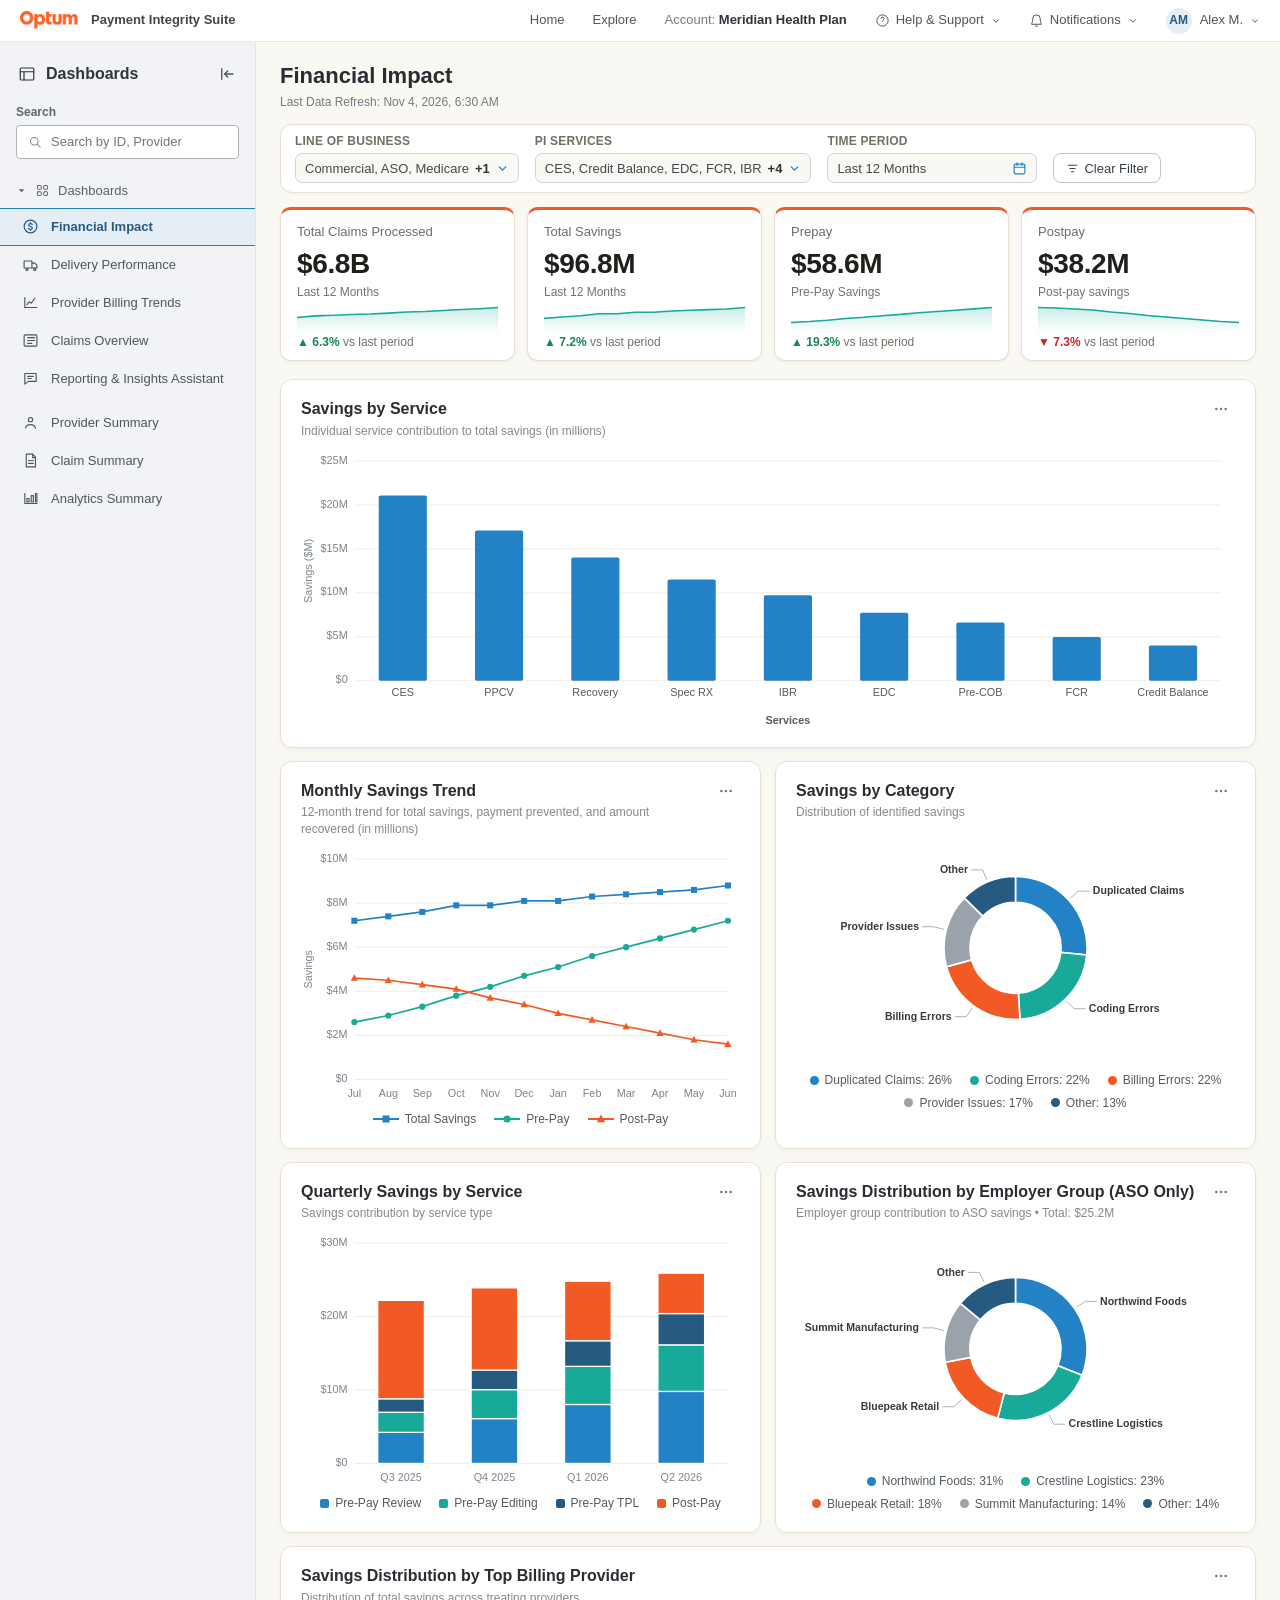
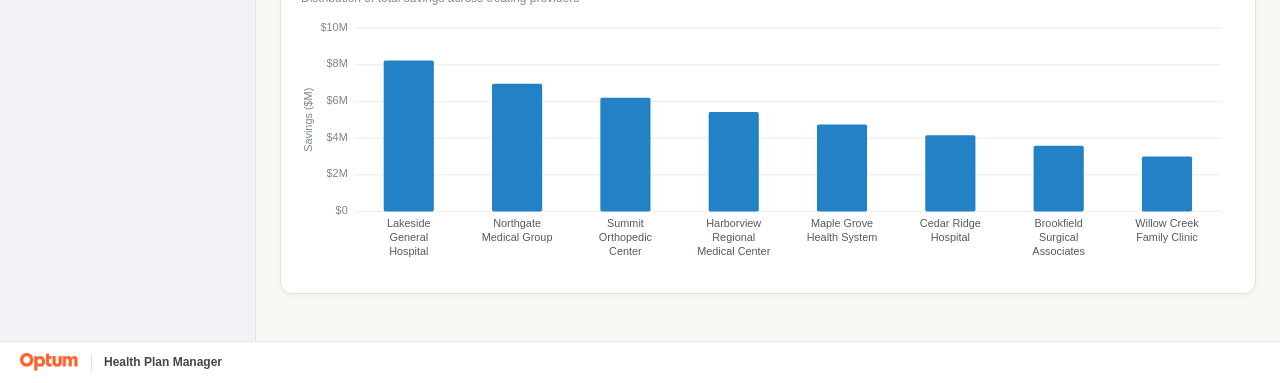
==== Optum_Dashboard_Payment_Integrity_Suite.html @ 73879cf2 "Initial Commit" ====
<!doctype html>
<html lang="en"><head><meta charset="utf-8"><meta name="viewport" content="width=device-width,initial-scale=1">
<title>Payment Integrity Suite | Optum</title>
<style>
:root{--orange:#F15A24;--orange2:#D94B1E;--teal:#18A999;--teal2:#62C7B7;--ink:#292D32;--muted:#737B84;--line:#E5E8EB;--canvas:#F7F8FA;--white:#fff;--nav:#F1F3F6;--green:#27845B;--radius:4px}
*{box-sizing:border-box}body{margin:0;background:var(--canvas);color:var(--ink);font:13px/1.4 "Segoe UI",Arial,Helvetica,sans-serif}
.topbar{height:58px;background:#fff;border-bottom:1px solid #e6e8eb;display:flex;align-items:center;padding:0 24px;gap:18px;position:sticky;top:0;z-index:10}
.logo{width:72px;height:auto;object-fit:contain}.top-title{font-size:14px;font-weight:600;border-left:1px solid #dfe2e5;padding-left:18px}.top-right{margin-left:auto;color:#6d747b;font-size:12px;display:flex;gap:22px;align-items:center}
.layout{display:flex;min-height:calc(100vh - 58px)}.sidebar{width:222px;background:#F1F3F6;border-right:1px solid #e1e4e8;padding:22px 0;flex-shrink:0}
.side-heading{padding:0 20px 12px;font-size:13px;font-weight:600}.search{margin:0 14px 20px;width:calc(100% - 28px);padding:8px 10px;border:1px solid #d5d9de;border-radius:4px;background:#fff;font:12px inherit}
.nav-group{font-size:11px;color:#6f7780;padding:0 20px 7px;text-transform:uppercase;letter-spacing:.04em}
.nav-item{display:block;width:100%;border:0;text-align:left;background:transparent;padding:9px 20px 9px 32px;color:#4e555d;font:12px "Segoe UI",Arial;cursor:pointer;border-left:3px solid transparent}
.nav-item:hover{background:#e8edf2}.nav-item.active{background:#e5edf5;border-left-color:#2381c5;color:#275a80;font-weight:600}
.subnav{margin:0 0 14px}.subnav .nav-item{padding-left:42px}
.main{flex:1;min-width:0;padding:24px 28px 38px;max-width:1500px;margin:0 auto}
.page-head{margin-bottom:18px}.page-head h1{font-size:21px;line-height:1.25;margin:0 0 4px;font-weight:650;color:#292d32}.page-meta{font-size:11px;color:#737b84}
.filters{display:flex;align-items:end;gap:12px;flex-wrap:wrap;margin:0 0 20px}
.field{display:flex;flex-direction:column;gap:4px;color:#4e555d;font-size:11px;font-weight:600;min-width:160px}.field select,.field input{height:32px;border:1px solid #cfd5db;border-radius:3px;padding:0 9px;background:#fff;color:#424950;font:12px "Segoe UI",Arial}
.filter-btn,.action{height:32px;border:1px solid #aeb7c0;border-radius:18px;background:#fff;color:#37414a;padding:0 15px;font:12px "Segoe UI",Arial;cursor:pointer}
.filter-btn:hover,.action:hover{border-color:var(--orange);color:var(--orange2)}.btn-icon{width:13px;height:13px;vertical-align:-2px;margin-right:5px;fill:none;stroke:currentColor;stroke-width:1.8;stroke-linecap:round}.filter-note{font-size:11px;color:#737b84;margin-left:auto}
.kpis{display:grid;grid-template-columns:repeat(4,minmax(160px,1fr));gap:14px;margin-bottom:20px}
.kpi{background:#fff;border:1px solid #e7e9ec;border-radius:3px;padding:13px 14px 10px;min-height:126px;box-shadow:0 1px 2px #17212b08;cursor:pointer}
.kpi:hover{border-color:#a8c9c5}.kpi-label{font-size:11px;color:#727a83;margin-bottom:7px}.kpi-value{font-size:25px;font-weight:650;letter-spacing:-.4px;color:#33373c}.kpi-sub{font-size:10px;color:#8a9299;margin-top:2px}.spark{height:29px;width:100%;display:block;margin:4px 0 3px}.delta{font-size:10px;color:#737b84}.delta strong{color:var(--green);font-weight:600}
.card{background:#fff;border:1px solid #e5e8eb;border-radius:3px;padding:14px 16px;margin-bottom:16px;box-shadow:0 1px 2px #17212b08}
.card-head{display:flex;justify-content:space-between;align-items:flex-start;gap:12px;margin-bottom:9px}.card h2,.card h3{font-size:13px;font-weight:650;margin:0;color:#353b40}.card-desc{font-size:10px;color:#828a91;margin-top:2px}.chart-area{width:100%;overflow:hidden}.chart{width:100%;height:auto;display:block}.gridline{stroke:#e8ebee;stroke-width:1}.axis{fill:#7d858d;font:10px "Segoe UI",Arial}.bar{fill:#18a999;cursor:pointer}.bar:hover{fill:#108d80}.bar-label{fill:#535b62;font:10px "Segoe UI",Arial}.chart-val{fill:#555d64;font:10px "Segoe UI",Arial}.two-col{display:grid;grid-template-columns:1.7fr 1fr;gap:14px}.legend{display:flex;gap:16px;font-size:10px;color:#747c84}.legend span:before{content:"";display:inline-block;width:8px;height:8px;background:var(--teal);margin-right:5px}
.table-wrap{overflow:auto;max-height:590px;border:1px solid #e7eaed}table{width:100%;border-collapse:collapse;font-size:11px;white-space:nowrap}th{position:sticky;top:0;background:#f3f5f7;color:#4c555e;text-align:left;font-weight:600;padding:10px 11px;border-bottom:1px solid #dfe3e7}td{padding:9px 11px;border-bottom:1px solid #edf0f2;color:#444c54}tbody tr:hover{background:#f6faf9}tbody tr{cursor:pointer}.num{text-align:right}.claim-link{color:#2475a8;text-decoration:underline;font-weight:600;cursor:pointer}
.breadcrumb{display:flex;align-items:center;gap:7px;font-size:11px;color:#66717a;margin:0 0 9px}.crumb{border:0;background:none;color:#2475a8;padding:0;font:inherit;cursor:pointer}.drill-hint{font-size:10px;color:#818991}
.detail-panel{background:#fff;border:1px solid #dfe4e8;padding:15px;margin-top:14px;display:none}.detail-panel.open{display:block}.detail-top{display:flex;justify-content:space-between;align-items:center}.detail-top h3{font-size:14px;margin:0}.detail-grid{display:grid;grid-template-columns:repeat(4,1fr);gap:12px;margin:12px 0}.detail-metric{background:#f6f8f9;padding:10px}.detail-metric small{display:block;color:#7b838b;font-size:10px}.detail-metric b{font-size:15px}
.blank{background:#fff;border:1px solid #e5e8eb;min-height:280px;display:flex;align-items:center;justify-content:center;color:#9aa1a8;font-size:12px}
.footer{text-align:right;color:#92999f;font-size:10px;padding-top:12px}
@media(max-width:1000px){.sidebar{width:190px}.main{padding:20px}.kpis{grid-template-columns:repeat(2,1fr)}.two-col{grid-template-columns:1fr}}
@media(max-width:650px){.sidebar{width:58px;padding-top:12px}.side-heading,.nav-group,.search{display:none}.nav-item{font-size:0;padding:13px 0;text-align:center}.nav-item:after{content:"•";font-size:18px}.subnav .nav-item{padding-left:0}.main{padding:16px 12px}.kpis{grid-template-columns:1fr 1fr}.top-right{display:none}.field{min-width:130px}.detail-grid{grid-template-columns:1fr 1fr}}

/* Optum reference styling */
:root{--optum-blue:#0879B9;--optum-deep:#08689F;--optum-orange:#F15A24;--teal:#1AA695;--nav:#F4F5F7;--canvas:#fff}
body{background:#fff;color:#24282c;font-family:"Segoe UI",Arial,sans-serif;font-size:12px}
.app-chrome{height:32px;background:linear-gradient(90deg,#0878b8,#1689c4);color:#fff;display:flex;align-items:center;padding:0 14px;font-size:11px;letter-spacing:.1px;box-shadow:0 1px 2px #0002}
.app-chrome .chrome-mark{width:7px;height:7px;border-radius:50%;background:#fff;margin-right:9px;opacity:.95}
.app-chrome .chrome-right{margin-left:auto;display:flex;gap:17px;align-items:center;opacity:.92}
.topbar{height:42px;background:#fff;border-bottom:1px solid #e5e7e9;padding:0 20px;gap:12px;box-shadow:none;position:sticky;top:32px}
.logo{width:59px;height:auto;object-fit:contain}.top-title{font-size:10px;font-weight:600;border-left:0;padding-left:0;color:#41464b}.top-right{font-size:10px;gap:18px;color:#555e66}
.top-right .top-action{display:inline-flex;align-items:center;gap:5px;white-space:nowrap}
.layout{min-height:calc(100vh - 74px)}.sidebar{width:205px;background:#f4f5f7;border-right:1px solid #e4e6e8;padding:13px 0 18px}
.side-heading{padding:0 16px 10px;font-size:12px;font-weight:600;color:#343a40;display:flex;align-items:center;gap:8px}
.search{margin:0 12px 15px;width:calc(100% - 24px);height:27px;padding:5px 9px 5px 29px;border:1px solid #d8dce0;border-radius:3px;background:#fff url("data:image/svg+xml,%3Csvg xmlns='http://www.w3.org/2000/svg' width='14' height='14' viewBox='0 0 24 24' fill='none' stroke='%23818a92' stroke-width='1.8' stroke-linecap='round'%3E%3Ccircle cx='10.8' cy='10.8' r='6.5'/%3E%3Cpath d='m16 16 5 5'/%3E%3C/svg%3E") no-repeat 9px center;font:11px "Segoe UI",Arial}
.nav-group{font-size:10px;color:#59616a;padding:0 16px 5px;text-transform:none;letter-spacing:0;display:flex;align-items:center;gap:7px}
.nav-item{display:flex;align-items:center;gap:9px;width:100%;border:0;text-align:left;background:transparent;padding:6px 14px 6px 19px;color:#424950;font:10.5px "Segoe UI",Arial;cursor:pointer;border-left:3px solid transparent;min-height:25px}
.nav-item svg,.side-heading svg,.nav-group svg{width:13px;height:13px;flex:0 0 13px;stroke:currentColor;fill:none;stroke-width:1.55;stroke-linecap:round;stroke-linejoin:round}
.nav-item:hover{background:#e9edf1}.nav-item.active{background:#e3edf5;border-left-color:#1686bd;color:#176b9b;font-weight:600}
.subnav{margin:0 0 10px}.subnav .nav-item{padding-left:28px}
.main{padding:18px 23px 34px;max-width:none}.page-head h1{font-size:18px;font-weight:600;color:#282d32}.page-meta{font-size:10px}
.filters{gap:10px;margin-bottom:17px}.field{font-size:10px;min-width:150px}.field select,.field input{height:27px;font-size:10px;border-color:#cfd4d8}.filter-btn,.action{height:27px;font-size:10px;border-color:#bfc6cc;padding:0 13px}.filter-btn:hover,.action:hover{border-color:var(--optum-blue);color:var(--optum-deep)}
.kpis{gap:11px;margin-bottom:17px}.kpi{border-color:#e4e7e9;border-radius:2px;padding:11px 12px 8px;min-height:112px;box-shadow:0 1px 3px #16232b0b}.kpi-label{font-size:10px}.kpi-value{font-size:22px}.card{border-color:#e6e8ea;border-radius:2px;padding:12px 14px;margin-bottom:13px;box-shadow:0 1px 3px #16232b0a}.card h2,.card h3{font-size:12px}.card-desc{font-size:9px}.axis,.bar-label,.chart-val{font-size:9px}.bar{fill:#1aa695}.bar:hover{fill:#118c80}
@media(max-width:650px){.app-chrome{height:28px}.topbar{height:40px}.sidebar{width:58px}.nav-item{font-size:0;justify-content:center;padding:10px 0}.nav-item svg{width:16px;height:16px}.nav-item:after{content:none}.side-heading{font-size:0;justify-content:center;padding:8px 0}.side-heading svg{width:16px;height:16px}.subnav .nav-item{padding-left:0}}

/* Savings KPI treatment based on the supplied reference (font family intentionally retained). */
:root{--canvas:#faf8f2;--line:#e9e0d3;--ink:#26231f;--muted:#777168;--orange:#ff5b2b;--orange2:#d94a20;--green:#198754}
body{background:#faf8f2;color:#26231f}
.main{background:#faf8f2}
.filters{background:#fff;border:1px solid #e9e0d3;border-radius:24px;padding:17px 20px 16px;gap:12px;margin:0 0 34px;align-items:end;box-shadow:none}
.field{font-size:11px;color:#746e65;letter-spacing:.35px;text-transform:uppercase;gap:6px;min-width:160px}
.field select,.field input{height:42px;border:1px solid #e9e0d3;border-radius:15px;background:#faf8f2;padding:0 13px;color:#302d29;font-size:13px}
.filter-btn,.action{border-radius:15px;height:42px;background:#fff}
.filter-note{font-size:10px;color:#827b71}
.kpi-section-label{font-size:14px;font-weight:700;letter-spacing:.7px;color:#c94717;margin:0 0 14px}
.kpis{gap:18px;margin-bottom:22px}
.kpi{position:relative;background:#fff;border:1px solid #e9e0d3;border-top:3px solid #ff5b2b;border-radius:23px;padding:22px 26px 17px;min-height:224px;box-shadow:0 2px 4px rgba(48,38,25,.05);cursor:pointer}
.kpi:hover{border-color:#e9d7c7;border-top-color:#ff5b2b;box-shadow:0 4px 12px rgba(48,38,25,.08);transform:translateY(-1px)}
.kpi-topline{display:flex;align-items:center;justify-content:space-between;gap:10px}
.kpi-label{font-size:14px;font-weight:600;color:#706b63;margin:0 0 12px}
.kpi-info{display:inline-flex;align-items:center;justify-content:center;flex:0 0 25px;width:25px;height:25px;border-radius:50%;background:#ffebe3;color:#c94717;font-size:13px;font-weight:700;margin-top:-8px}
.kpi-value{font-size:31px;font-weight:700;letter-spacing:-.7px;color:#211f1c;line-height:1.15}
.kpi-sub{font-size:12px;color:#777168;margin-top:5px}
.spark{height:53px;margin:12px 0 3px}
.delta{font-size:12px;color:#777168}
.delta strong{color:#198754;font-weight:700}
.card{background:#fff;border:1px solid #e9e0d3;border-radius:18px;box-shadow:0 2px 4px rgba(48,38,25,.04);padding:18px 20px}
.card h2,.card h3{color:#39352f}
.gridline{stroke:#eee9e1}
.bar{fill:#ff7043}.bar:hover{fill:#e95426}
.legend span:before{background:#ff7043}
@media(max-width:900px){.filters{border-radius:18px}.kpis{grid-template-columns:repeat(2,minmax(0,1fr))}.kpi{min-height:210px}}
@media(max-width:560px){.kpis{grid-template-columns:1fr}.filters{padding:13px}.field{min-width:100%}}

/* KPI layout and accent refinement: preserve existing KPI dimensions and typography. */
:root{--kpi-accent:#0879B9;--kpi-accent-soft:#E7F3FA}
.kpis{grid-template-columns:repeat(4,minmax(0,1fr));gap:11px}
.kpi{border-top:3px solid var(--kpi-accent);}
.kpi:hover{border-color:#d8e6ef;border-top-color:var(--kpi-accent)}
.kpi-info{background:var(--kpi-accent-soft);color:var(--kpi-accent)}
.kpi .spark polyline,.kpi .spark path{stroke:var(--kpi-accent)}
@media(max-width:900px){.kpis{grid-template-columns:repeat(2,minmax(0,1fr))}}
@media(max-width:560px){.kpis{grid-template-columns:1fr}}

/* Refined compact Optum KPI treatment */
:root{--optum-orange:#f15a24}
.kpis{grid-template-columns:repeat(4,minmax(0,1fr));gap:12px;margin-bottom:18px}
.kpi{min-height:154px;padding:13px 16px 10px;border-top:3px solid var(--optum-orange);border-radius:13px;box-shadow:0 1px 3px rgba(40,35,30,.06)}
.kpi:hover{border-top-color:var(--optum-orange);transform:translateY(-1px)}
.kpi-label{font-size:12px;margin-bottom:6px}
.kpi-info{width:19px;height:19px;flex-basis:19px;background:#fff0e9;color:var(--optum-orange);font-size:11px}
.kpi-value{font-size:23px;letter-spacing:-.35px;line-height:1.2}
.kpi-sub{font-size:10px;margin-top:3px}
.spark{height:30px;margin:3px 0 0}
.delta{font-size:10px}
.kpi{cursor:pointer}
.kpi:focus{outline:2px solid var(--optum-orange);outline-offset:2px}
.kpi[role="button"]{cursor:pointer}
.kpi-drill-context{display:flex;align-items:center;justify-content:space-between;gap:12px;flex-wrap:wrap;background:#eef6fb;border:1px solid #d5e8f3;border-left:3px solid #0879b9;border-radius:8px;padding:10px 13px;margin:0 0 12px;color:#344b5b;font-size:11px}
.kpi-drill-context strong{color:#075f91}
.summary-metrics{display:grid;grid-template-columns:repeat(3,minmax(0,1fr));gap:10px;margin:0 0 12px}
.summary-metric{background:#f7f9fa;border:1px solid #e7ebee;border-radius:8px;padding:10px 12px}
.summary-metric small{display:block;color:#78828a;font-size:10px;margin-bottom:4px}
.summary-metric b{font-size:16px;color:#29343c}
@media(max-width:650px){.summary-metrics{grid-template-columns:1fr 1fr}}
@media(max-width:1000px){.kpis{grid-template-columns:repeat(2,minmax(0,1fr))}}
@media(max-width:560px){.kpis{grid-template-columns:1fr}}



/* Compact, functional navigation and filter refinements */
.sidebar{position:relative;width:224px;transition:width .22s ease,padding .22s ease;overflow:hidden}
.side-heading{justify-content:space-between;gap:8px;padding:0 12px 10px 16px;min-height:30px}
.side-title{display:flex;align-items:center;gap:8px;white-space:nowrap}
.sidebar-toggle{display:grid;place-items:center;width:25px;height:25px;flex:0 0 25px;border:1px solid #dce1e5;border-radius:6px;background:#fff;color:#59636c;cursor:pointer;transition:transform .2s ease,background .2s ease}
.sidebar-toggle:hover{background:#eaf3f8;color:#0879b9}
.sidebar-toggle svg{width:14px;height:14px;fill:none;stroke:currentColor;stroke-width:1.8;stroke-linecap:round;stroke-linejoin:round}
.nav-group{width:100%;border:0;background:transparent;cursor:pointer;display:flex;align-items:center;justify-content:space-between;padding:7px 14px 7px 16px;font:10px "Segoe UI",Arial;color:#59616a;text-align:left}
.nav-group-label{display:flex;align-items:center;gap:7px}
.nav-group svg{width:13px;height:13px;fill:none;stroke:currentColor;stroke-width:1.6;stroke-linecap:round;stroke-linejoin:round}
.group-chevron{transition:transform .2s ease}
.sidebar.menu-collapsed .group-chevron{transform:rotate(-90deg)}
.subnav{max-height:260px;overflow:hidden;transition:max-height .22s ease,opacity .18s ease;margin-bottom:8px}
.sidebar.menu-collapsed .subnav{max-height:0;opacity:0;margin:0}
.sidebar.collapsed{width:58px}
.sidebar.collapsed .side-heading{padding:0 0 10px;justify-content:center}
.sidebar.collapsed .side-title span,.sidebar.collapsed .search,.sidebar.collapsed .nav-group-label,.sidebar.collapsed .group-chevron,.sidebar.collapsed .nav-item{font-size:0}
.sidebar.collapsed .side-title{gap:0}
.sidebar.collapsed .sidebar-toggle{position:static;width:25px;height:25px;flex:0 0 25px}
.sidebar.collapsed .sidebar-toggle svg{transform:rotate(180deg)}
.sidebar.collapsed .search{display:none!important}
.sidebar.collapsed .nav-group{justify-content:center;padding:8px 0}.sidebar.collapsed .group-chevron{display:none}
.sidebar.collapsed .nav-item{display:flex;justify-content:center;padding:10px 0;min-height:38px}
.sidebar.collapsed .nav-item svg{width:16px;height:16px;flex:0 0 16px}
.sidebar.collapsed .subnav{max-height:300px;opacity:1}
.filters{border-radius:12px;padding:10px 13px 11px;gap:9px;margin:0 0 18px;align-items:end;box-shadow:0 1px 3px rgba(35,45,55,.035)}
.field{min-width:138px;font-size:9px;gap:4px;letter-spacing:.2px}
.field select,.field input{height:32px;border-radius:7px;padding:0 9px;font-size:11px}
.filter-btn,.action{height:32px;border-radius:8px;padding:0 12px;font-size:11px}
.filter-note{font-size:9px}
.main{padding:20px 24px 34px}
.page-head{margin-bottom:14px}
.page-head h1{font-size:20px}
.kpi{border-radius:11px}
.card{border-radius:12px}
@media(max-width:650px){
 .sidebar{width:58px}
 .sidebar .side-title span,.sidebar .search,.sidebar .nav-group-label,.sidebar .group-chevron,.sidebar .nav-item{font-size:0}
 .sidebar .side-heading{justify-content:center;padding:8px 0}
 .sidebar .search{display:none!important}
 .sidebar .side-title{gap:0}
 .sidebar .sidebar-toggle{position:static;width:22px;height:22px;flex:0 0 22px}
 .sidebar .nav-group{justify-content:center;padding:8px 0}
 .sidebar .nav-item{display:flex;justify-content:center;padding:10px 0;min-height:38px}
 .sidebar .nav-item svg{width:16px;height:16px;flex:0 0 16px}
 .sidebar.collapsed{width:58px}
 .main{padding:16px 12px 26px}
 .filters{padding:10px;gap:8px}
 .field{min-width:calc(50% - 6px);flex:1}
}


/* Static header: remains in normal page flow and scrolls away with content. */
.app-chrome{
  position:static !important;
  top:auto !important; left:auto !important; right:auto !important;
  width:auto !important; z-index:auto !important;
}
.topbar{
  position:static !important;
  top:auto !important; left:auto !important; right:auto !important;
  width:auto !important; z-index:auto !important;
}
body{padding-top:0 !important;}
@media(max-width:650px){
  .topbar{top:auto !important;}
  body{padding-top:0 !important;}
}


/* ===== Neat sidebar, charts, filters (final overrides) ===== */
.sidebar{position:sticky;top:0;align-self:flex-start;height:100vh;max-height:100vh;overflow-x:hidden;overflow-y:auto;padding:16px 0 20px}
@media(min-width:651px){.sidebar:not(.collapsed){width:248px}}
.side-heading{padding:0 14px 14px 18px;min-height:34px}
.side-title{font-size:14px;font-weight:600;gap:10px;color:#2f353b}
.side-title svg{width:17px;height:17px;flex:0 0 17px}
.sidebar-toggle{width:28px;height:28px;flex:0 0 28px}
.search{height:34px;font-size:13px;padding:6px 10px 6px 33px;margin:0 14px 16px;width:calc(100% - 28px);background-position:11px center}
.subnav{max-height:none;overflow:visible;margin:0 0 4px}
.nav-item,.subnav .nav-item{font-size:13px;gap:12px;min-height:40px;padding:8px 14px 8px 20px;line-height:1.25}
.nav-item svg{width:17px;height:17px;flex:0 0 17px;stroke-width:1.6}
.sidebar.collapsed .side-heading{padding:0 0 14px;justify-content:center}
.sidebar.collapsed .side-title{display:none}
.sidebar.collapsed .nav-item,.sidebar.collapsed .subnav .nav-item{padding:0 3px 0 0;justify-content:center;min-height:42px;font-size:0;gap:0}
.sidebar.collapsed .nav-item svg{width:18px;height:18px;flex:0 0 18px}
/* KPI wave + line colours: positive tone */
.kpi .spark polyline,.kpi .spark path{stroke:#18A999}
.legend span:before{background:#18A999}
/* Filters: breathing space between each filter */
@media(min-width:561px){.filters{gap:8px 16px;padding:8px 14px 9px;margin:0 0 14px}.field{min-width:150px;gap:3px}.field select,.field input{height:30px}.filter-btn,.action.filter-btn{height:30px}}
/* Bars: positive blue */
.bar{fill:#2381C5}.bar:hover{fill:#1A6AA3}

/* Single header */
.top-links{display:flex;gap:20px;align-items:center;padding-right:22px;margin-right:2px;border-right:1px solid #dfe2e5;color:#3f464d;font-size:12px;height:20px}
.top-links span{cursor:pointer}.top-links span:hover{color:var(--orange2)}
.layout{min-height:calc(100vh - 42px)}
@media(max-width:650px){.top-links{display:none}.layout{min-height:calc(100vh - 40px)}}

/* ===== Reference-style header, side menu, footer and Financial Impact charts ===== */
.layout{min-height:calc(100vh - 42px - 42px)}
.sidebar{position:relative;top:auto;align-self:stretch;height:auto;max-height:none;overflow:visible;padding:0;background:#F1F3F6;border-right:1px solid #e1e4e8;flex-shrink:0}
@media(min-width:651px){.sidebar:not(.collapsed){width:256px}.sidebar.collapsed{width:58px}}
.side-inner{position:sticky;top:0;max-height:100vh;overflow-y:auto;overflow-x:hidden;padding:18px 0 22px}
.sidebar .side-heading{display:flex;align-items:center;justify-content:space-between;padding:0 14px 16px 18px;min-height:34px;font-size:15px}
.sidebar .side-title{display:flex;align-items:center;gap:10px;font-size:15px;font-weight:700;color:#2f353b}
.sidebar .side-title svg{width:18px;height:18px;flex:0 0 18px;fill:none;stroke:currentColor;stroke-width:1.6;stroke-linecap:round;stroke-linejoin:round}
.sidebar .sidebar-toggle{border:0;background:transparent;width:28px;height:28px;flex:0 0 28px;border-radius:4px;color:#4e555d;display:grid;place-items:center;cursor:pointer;padding:0}
.sidebar .sidebar-toggle:hover{background:#e3e8ee;color:#0879B9}
.sidebar .sidebar-toggle svg{width:18px;height:18px;transform:none}
.side-search{padding:0 16px 16px}
.side-search label{display:block;font-size:11px;font-weight:600;color:#5d656d;margin:0 0 4px}
.side-search .search{margin:0;width:100%;height:34px;font-size:13px;padding:6px 10px 6px 34px;background-position:11px center;box-sizing:border-box;border:1px solid #aab2ba;border-radius:4px}
.sidebar .nav-group{display:flex;align-items:center;justify-content:flex-start;gap:8px;width:100%;padding:8px 16px;border:0;background:transparent;font:13px "Segoe UI",Arial;color:#59616a;text-transform:none;letter-spacing:0;cursor:pointer}
.sidebar .nav-group:hover{background:#e8edf2}
.sidebar .nav-group .group-chevron{width:11px;height:11px;flex:0 0 11px;stroke:none;fill:currentColor}
.sidebar .nav-group .grp-ico{width:15px;height:15px;flex:0 0 15px}
.sidebar .nav-group-label{font-size:13px}
.sidebar .subnav{max-height:none;opacity:1;overflow:visible;margin:2px 0 6px}
.sidebar.menu-collapsed .subnav{display:none}
.sidebar .nav-item{display:flex;align-items:center;gap:12px;width:100%;min-height:38px;padding:8px 16px 8px 22px;font:13px "Segoe UI",Arial;color:#4e555d;border:0;border-top:1.5px solid transparent;border-bottom:1.5px solid transparent;line-height:1.25;text-align:left;background:transparent;cursor:pointer}
.sidebar .subnav .nav-item{padding-left:46px}
.sidebar .nav-item:hover{background:#e8edf2}
.sidebar .nav-item svg{width:17px;height:17px;flex:0 0 17px;fill:none;stroke:currentColor;stroke-width:1.6;stroke-linecap:round;stroke-linejoin:round}
.sidebar .subnav .nav-item .nav-ico{display:none}
.sidebar .nav-item.active{background:#e5edf5;color:#275a80;font-weight:500;border-top-color:#2381C5;border-bottom-color:#2381C5}
.sidebar.collapsed .side-heading{padding:0 0 14px;justify-content:center}
.sidebar.collapsed .side-title,.sidebar.collapsed .side-search,.sidebar.collapsed .nav-group{display:none}
.sidebar.collapsed .sidebar-toggle svg{transform:scaleX(-1)}
.sidebar.collapsed .nav-item,.sidebar.collapsed .subnav .nav-item{justify-content:center;padding:0;gap:0;min-height:42px;font-size:0;border-top-color:transparent;border-bottom-color:transparent}
.sidebar.collapsed .nav-item svg,.sidebar.collapsed .subnav .nav-item .nav-ico{display:block;width:18px;height:18px;flex:0 0 18px}
.sidebar.collapsed .nav-label{display:none}
.sidebar.collapsed .subnav{display:block;max-height:none;opacity:1;margin:0}
@media(max-width:650px){.sidebar{width:58px}.side-search,.sidebar .nav-group,.sidebar .side-title{display:none}.sidebar .side-heading{justify-content:center;padding:0 0 12px}.sidebar .nav-item,.sidebar .subnav .nav-item{justify-content:center;padding:0;min-height:42px}.sidebar .nav-label{display:none}.sidebar .subnav .nav-item .nav-ico{display:block}}
/* header: account area */
.top-right{margin-left:auto;display:flex;align-items:center;gap:28px;font-size:12px;color:#4e555d;white-space:nowrap}
.top-right .acct span{color:#737b84}.top-right .acct b{font-weight:600;color:#2f353b}
.top-right .top-action{display:inline-flex;align-items:center;gap:6px;font-size:12px;color:#4e555d;cursor:pointer}
.top-right .top-action:hover{color:#0879B9}
.top-right .caret{width:10px;height:10px;margin-left:1px}
.top-right .avatar{width:26px;height:26px;border-radius:50%;background:#e5edf5;color:#275a80;display:inline-grid;place-items:center;font-size:10px;font-weight:700;margin-right:2px}
@media(max-width:650px){.top-right{display:none}}
/* footer */
.app-footer{height:42px;display:flex;align-items:center;gap:12px;padding:0 20px;background:#fff;border-top:1px solid #e5e7e9}
.app-footer img{width:59px;height:auto;display:block}
.app-footer .foot-sep{width:1px;height:18px;background:#dfe2e5}
.app-footer .foot-name{font-size:10px;font-weight:600;color:#41464b}
/* page meta */
.page-meta strong{font-weight:600;color:#4e555d}.page-meta .meta-gap{display:inline-block;width:22px}
/* KPI decline */
.delta.down strong{color:#C62828}
/* chart cards */
.two-col.even{grid-template-columns:1fr 1fr}
@media(max-width:1000px){.two-col.even{grid-template-columns:1fr}}
.card-menu{border:0;background:none;color:#6d747b;cursor:pointer;padding:3px 6px;border-radius:4px;line-height:0;flex:0 0 auto}
.card-menu:hover{background:#eef1f4;color:#37414a}.card-menu svg{width:16px;height:16px}
.bar.static{cursor:default}
.y-title{fill:#7d858d;font:10px "Segoe UI",Arial}
.donut-label{fill:#353b40;font:600 11px "Segoe UI",Arial}
.leader{stroke:#9aa1a8;stroke-width:1;fill:none}
.chart-legend{display:flex;flex-wrap:wrap;justify-content:center;gap:6px 18px;font-size:10px;color:#535b62;margin:6px 0 2px}
.chart-legend span{display:inline-flex;align-items:center;gap:6px}
.chart-legend i{width:9px;height:9px;display:inline-block;border-radius:50%}
.chart-legend i.sq{border-radius:2px}
.empty-note{height:240px;display:flex;align-items:center;justify-content:center;color:#9aa1a8;font-size:12px}

/* multi-select filters */
.field.ms{position:relative;min-width:200px}
.ms-btn{height:30px;width:100%;border:1px solid #cfd5db;border-radius:7px;background:#faf8f2;color:#424950;font:12px "Segoe UI",Arial;text-transform:none;letter-spacing:0;padding:0 9px;display:flex;align-items:center;gap:6px;cursor:pointer;text-align:left}
.ms-btn:hover,.ms.open .ms-btn{border-color:#2381C5}
.ms-text{flex:1;min-width:0;overflow:hidden;text-overflow:ellipsis;white-space:nowrap}
.ms-more{font-size:10px;font-weight:600;color:#275a80;background:#e5edf5;border-radius:10px;padding:1px 7px;flex:0 0 auto}
.ms-caret{width:11px;height:11px;flex:0 0 11px;color:#59616a;transition:transform .15s}.ms.open .ms-caret{transform:rotate(180deg)}
.ms-panel{position:absolute;top:calc(100% + 4px);left:0;min-width:100%;max-height:260px;overflow:auto;background:#fff;border:1px solid #cfd5db;border-radius:8px;box-shadow:0 8px 22px rgba(30,40,50,.16);padding:5px;z-index:40}
.ms-opt{display:flex;align-items:center;gap:9px;padding:7px 9px;font-size:12px;font-weight:400;color:#37414a;text-transform:none;letter-spacing:0;cursor:pointer;border-radius:5px;white-space:nowrap}
.ms-opt:hover{background:#eef3f8}.ms-opt:first-child{border-bottom:1px solid #eef0f2;border-radius:5px 5px 0 0;margin-bottom:3px;font-weight:600}
.ms-opt input{accent-color:#2381C5;width:14px;height:14px;margin:0}
/* customer / dataset edit */
.meta-edit{margin-left:8px;border:0;background:none;color:#6d747b;cursor:pointer;padding:3px 5px;border-radius:5px;vertical-align:middle;line-height:0}
.meta-edit:hover{background:#e8edf2;color:#0879B9}.meta-edit svg{width:14px;height:14px}
[hidden]{display:none!important}
.modal-back{position:fixed;inset:0;background:rgba(30,38,46,.38);display:flex;align-items:center;justify-content:center;z-index:100}
.modal{background:#fff;border-radius:10px;padding:20px 22px;width:min(460px,92vw);box-shadow:0 12px 34px rgba(20,30,40,.25);display:flex;flex-direction:column;gap:12px}
.modal h3{margin:0 0 2px;font-size:15px;color:#292d32}
.modal label{display:flex;flex-direction:column;gap:5px;font-size:11px;font-weight:600;color:#4e555d}
.modal input{height:34px;border:1px solid #cfd5db;border-radius:6px;padding:0 10px;font:13px "Segoe UI",Arial;color:#2f353b}
.modal input:focus{outline:2px solid #2381C5;outline-offset:-1px}
.modal-actions{display:flex;justify-content:flex-end;gap:8px;margin-top:6px}
.action.primary{background:#2381C5;border-color:#2381C5;color:#fff}.action.primary:hover{background:#1A6AA3;border-color:#1A6AA3;color:#fff}
.x-title{fill:#535b62;font:600 10px "Segoe UI",Arial}
/* donut pop */
.donut .slice{transition:transform .32s cubic-bezier(.2,.9,.3,1.3),opacity .25s ease,filter .25s ease;cursor:pointer;outline:none}
.donut .slice:hover{filter:brightness(1.07)}
.donut .slice.on{transform:translate(var(--dx),var(--dy)) scale(1.045);filter:drop-shadow(0 3px 5px rgba(20,30,40,.28))}
.donut.has-sel .slice:not(.on){opacity:.5}
.donut .slice:focus-visible path{stroke:#2381C5;stroke-width:3}
.d-center{opacity:0;transition:opacity .25s ease;pointer-events:none}.d-center.show{opacity:1}
.d-pct{font:700 24px "Segoe UI",Arial;fill:#2f353b}.d-name{font:600 10.5px "Segoe UI",Arial;fill:#535b62}.d-val{font:10px "Segoe UI",Arial;fill:#737b84}
@media(prefers-reduced-motion:reduce){.donut .slice,.d-center{transition:none}}

/* ===== round 4 fixes ===== */
/* KPI focus outline: no stray ring on click, tidy ring for keyboard */
.kpi{user-select:none;-webkit-user-select:none}
.kpi:focus{outline:none}
.kpi:focus-visible{outline:2px solid var(--optum-orange);outline-offset:0}
/* multi-select look */
.ms-btn{background:#fff;border-radius:3px}
.ms-more{background:none;color:#2f353b;font-weight:700;font-size:12px;padding:0}
.ms-caret{color:#2381C5;width:13px;height:13px;flex:0 0 13px}
.ms-opt:first-child{border-bottom:0;margin-bottom:0;font-weight:400;border-radius:5px}
/* edit button */
.meta-edit{display:inline-flex;flex-direction:column;align-items:center;gap:1px;margin-left:12px;padding:2px 6px;vertical-align:middle;line-height:1;font:10px "Segoe UI",Arial;color:#59616a}
.meta-edit svg{width:18px;height:18px}
.meta-edit span{font-size:9px;font-weight:600}
/* side menu: sub-item icons only when expanded; collapsed shows one Dashboards icon */
.sidebar:not(.collapsed) .subnav .nav-item{padding-left:22px}
.sidebar:not(.collapsed) .subnav .nav-item .nav-ico{display:block}
.sidebar.collapsed .subnav{display:none}
.sidebar.collapsed .nav-group{display:flex;justify-content:center;align-items:center;padding:0;min-height:42px;gap:0;color:#4e555d;cursor:pointer}
.sidebar.collapsed .nav-group .group-chevron,.sidebar.collapsed .nav-group .nav-group-label{display:none}
.sidebar.collapsed .nav-group .grp-ico{width:18px;height:18px;flex:0 0 18px}
@media(max-width:650px){.sidebar .nav-group{display:flex}.sidebar .subnav{display:block}}

/* ===== round 5: unified filter look ===== */
.filters{align-items:flex-end}
.field.ms,.field{min-width:210px}
.field.ms>span{display:block}
.ms-btn{height:30px;box-sizing:border-box;background:#faf8f2;border:1px solid #cfd5db;border-radius:7px;color:#424950;font:12px "Segoe UI",Arial;padding:0 9px}
.ms-btn:hover,.ms.open .ms-btn{border-color:#2381C5}
.ms-cal{width:15px;height:15px;flex:0 0 15px;color:#2381C5}
.ms-panel{background:#fff;border-radius:8px}
.ms-opt.all{border-bottom:1px solid #eef0f2;border-radius:5px 5px 0 0;margin-bottom:3px;font-weight:600}
.ms-opt.single{width:100%;border:0;background:transparent;font:12px "Segoe UI",Arial;justify-content:space-between;text-align:left;color:#59616a}
.ms-opt.single:hover{background:#e8f3fb}
.ms-opt.single.sel{color:#2f353b}
.ms-tick{width:14px;height:14px;flex:0 0 14px;color:#2381C5}
/* customer / dataset dropdowns */
.page-meta{display:flex;align-items:center;flex-wrap:wrap;gap:6px 26px}
.page-meta .meta-gap{display:none}
.meta-item{position:relative;display:inline-flex;align-items:center;gap:6px}
.meta-dd{display:inline-flex;align-items:center;gap:6px;border:0;background:none;padding:2px 4px;border-radius:4px;font:inherit;color:#737b84;cursor:pointer;max-width:420px}
.meta-dd span{overflow:hidden;text-overflow:ellipsis;white-space:nowrap}
.meta-dd:hover,.meta-item.open .meta-dd{background:#e8edf2}
.meta-dd .ms-caret{width:11px;height:11px;flex:0 0 11px}
.meta-panel{width:300px;top:calc(100% + 4px);padding:6px}.meta-panel.dataset{width:380px}
.meta-panel .ms-opt{display:flex;font-size:12px}
.meta-panel .ms-opt span{overflow:hidden;text-overflow:ellipsis}
.meta-search{width:100%;box-sizing:border-box;height:30px;border:1px solid #cfd5db;border-radius:6px;padding:0 9px;margin-bottom:5px;font:12px "Segoe UI",Arial}
.meta-search:focus{outline:2px solid #2381C5;outline-offset:-1px}

/* round 6: edit dropdown, tight spacing */
.page-head{position:relative}
.meta-grp{display:inline-flex;align-items:center;gap:2px}
.meta-edit{margin-left:0;flex-direction:row;gap:5px;padding:2px 7px;font:11px "Segoe UI",Arial;color:#59616a}
.meta-edit span{font-size:11px;font-weight:600}
.meta-edit svg{width:16px;height:16px}
.edit-panel{display:flex;gap:18px;left:0;top:calc(100% - 4px);width:min(760px,92vw);padding:14px 16px;box-shadow:0 10px 28px rgba(30,40,50,.2);max-height:none;overflow:visible}
.ep-col{flex:1 1 0;min-width:0;display:flex;flex-direction:column}
.ep-title{font-size:12px;font-weight:700;color:#2f353b;margin-bottom:8px}
.ep-list{max-height:300px;overflow-y:auto}
.edit-panel .ms-opt{display:flex}
.edit-panel .ms-opt span{overflow:hidden;text-overflow:ellipsis}
@media(max-width:700px){.edit-panel{flex-direction:column}}

.ms-opt.all.disabled{pointer-events:none;cursor:default;color:#8a9299}
.ms-opt.all.disabled input{opacity:.6}
.meta-grp .meta-item{margin-right:2px}
.meta-item{gap:5px}.meta-val{color:#737b84}
.field.range{min-width:130px}.mon-sel{height:30px;box-sizing:border-box;background:#faf8f2;border:1px solid #cfd5db;border-radius:7px;color:#424950;font:12px "Segoe UI",Arial;padding:0 8px}.mon-sel:hover,.mon-sel:focus{border-color:#2381C5;outline:none}

/* ===== round 8: consistent type scale (min 12px) - fonts only ===== */
:root{--fs-xs:12px;--fs-sm:13px;--fs-md:14px;--fs-lg:16px;--fs-xl:22px;--fs-kpi:28px}
body{font-size:13px}
.page-head h1{font-size:var(--fs-xl);font-weight:600}
.page-meta,.meta-item,.meta-val,.meta-edit,.meta-edit span{font-size:var(--fs-xs)}
.page-meta strong,.meta-item strong{font-size:var(--fs-xs);font-weight:600;color:#4e555d}
.meta-val{font-weight:400}
.top-title{font-size:var(--fs-sm);font-weight:600}
.top-right,.top-right .top-action,.top-right .acct,.top-right .acct span,.top-right .acct b{font-size:var(--fs-sm)}
.top-right .acct b{font-weight:600}.top-right .avatar{font-size:var(--fs-xs);font-weight:600}
.app-footer .foot-name{font-size:var(--fs-xs);font-weight:600}
.field,.field>span{font-size:var(--fs-xs);font-weight:600}
.ms-btn,.mon-sel,.ms-text,.field select,.filter-btn,.filters .filter-btn{font-size:var(--fs-sm);font-weight:400}
.ms-more{font-size:var(--fs-sm);font-weight:700}
.ms-opt,.ms-opt.single,.ms-opt.single span,.meta-panel .ms-opt,.edit-panel .ms-opt{font-size:var(--fs-sm)}
.ms-opt.all{font-weight:600}.ep-title{font-weight:600;font-size:var(--fs-md)}
.kpi-label{font-size:var(--fs-sm);font-weight:500}
.kpi-value{font-size:var(--fs-kpi);font-weight:600}
.kpi-sub{font-size:var(--fs-xs);font-weight:400}
.delta,.delta strong{font-size:var(--fs-xs)}.delta strong{font-weight:600}
.card h2,.card h3{font-size:var(--fs-lg);font-weight:600;color:#292d32}
.card-desc{font-size:var(--fs-xs);font-weight:400}
.axis,.bar-label,.chart-val,.y-title,.x-title{font-size:12.6px}
.y-title{font-weight:400}.x-title{font-weight:600}
.donut-label{font-size:13px;font-weight:600}
.chart-legend{font-size:var(--fs-xs)}
.empty-note{font-size:var(--fs-sm)}
.d-name,.d-val{font-size:12px}.d-pct{font-size:26px;font-weight:600}
.card .action,.action{font-size:var(--fs-sm);font-weight:400}
.sidebar .side-title{font-size:var(--fs-lg);font-weight:600}
.side-search label{font-size:var(--fs-xs);font-weight:600}
.side-search .search{font-size:var(--fs-sm)}
.sidebar .nav-group,.sidebar .nav-group-label,.sidebar .nav-item,.sidebar .subnav .nav-item{font-size:var(--fs-sm);font-weight:400}
.sidebar .nav-item.active{font-weight:600}
.blank{font-size:var(--fs-sm)}
.top-right a.top-action{text-decoration:none}
</style></head><body>
<header class="topbar"><a href="Home.html" aria-label="Home" style="display:flex"><img class="logo" src="[data-uri]" alt="Optum"></a><div class="top-title">Payment Integrity Suite</div><div class="top-right"><a class="top-action" href="Home.html">Home</a><a class="top-action" href="Home.html#explore">Explore</a><span class="acct"><span>Account:</span> <b id="acctName">Meridian Health Plan</b></span><span class="top-action"><svg viewBox="0 0 24 24" width="15" height="15" fill="none" stroke="currentColor" stroke-width="1.6"><circle cx="12" cy="12" r="9"/><path d="M9.7 9a2.4 2.4 0 1 1 4.2 1.6c-1.2 1.1-1.9 1.4-1.9 3"/><path d="M12 17.5h.01"/></svg>Help &amp; Support<svg class="caret" viewBox="0 0 24 24" fill="none" stroke="currentColor" stroke-width="2.4" stroke-linecap="round" stroke-linejoin="round"><path d="m6 9 6 6 6-6"/></svg></span><span class="top-action"><svg viewBox="0 0 24 24" width="15" height="15" fill="none" stroke="currentColor" stroke-width="1.6"><path d="M18 9a6 6 0 0 0-12 0c0 7-2 7-2 9h16c0-2-2-2-2-9"/><path d="M10 21h4"/></svg>Notifications<svg class="caret" viewBox="0 0 24 24" fill="none" stroke="currentColor" stroke-width="2.4" stroke-linecap="round" stroke-linejoin="round"><path d="m6 9 6 6 6-6"/></svg></span><span class="top-action user"><span class="avatar">AM</span>Alex M.<svg class="caret" viewBox="0 0 24 24" fill="none" stroke="currentColor" stroke-width="2.4" stroke-linecap="round" stroke-linejoin="round"><path d="m6 9 6 6 6-6"/></svg></span></div></header>
<div class="layout"><aside class="sidebar" id="sidebar"><div class="side-inner"><div class="side-heading"><span class="side-title"><svg viewBox="0 0 24 24"><rect x="3" y="4" width="18" height="16" rx="1.5"/><path d="M3 9h18M8 9v11"/></svg><span>Dashboards</span></span><button class="sidebar-toggle" type="button" onclick="toggleSidebar()" aria-label="Collapse dashboard navigation" title="Collapse / expand navigation"><svg viewBox="0 0 24 24"><path d="M5 5v14"/><path d="M20 12H9"/><path d="m13 8-4 4 4 4"/></svg></button></div><div class="side-search"><label for="sideSearch">Search</label><input id="sideSearch" class="search" placeholder="Search by ID, Provider"></div><button class="nav-group" type="button" onclick="toggleDashboardMenu()" aria-expanded="true"><svg class="group-chevron" viewBox="0 0 24 24" fill="currentColor"><path d="M6 9h12l-6 7z"/></svg><svg class="grp-ico" viewBox="0 0 24 24"><rect x="4" y="4" width="6" height="6" rx="1"/><rect x="14" y="4" width="6" height="6" rx="1"/><rect x="4" y="14" width="6" height="6" rx="1"/><rect x="14" y="14" width="6" height="6" rx="1"/></svg><span class="nav-group-label">Dashboards</span></button><div class="subnav"><button class="nav-item active" data-page="financial"><svg class="nav-ico" viewBox="0 0 24 24" aria-hidden="true"><circle cx="12" cy="12" r="9"/><path d="M14.6 9.3c-.4-.8-1.3-1.3-2.6-1.3-1.5 0-2.6.8-2.6 2 0 2.6 5.2 1.4 5.2 4 0 1.2-1.2 2-2.6 2-1.3 0-2.3-.5-2.7-1.4M12 6.5V8m0 8v1.5"/></svg><span class="nav-label">Financial Impact</span></button><button class="nav-item" data-page="delivery"><svg class="nav-ico" viewBox="0 0 24 24" aria-hidden="true"><path d="M3 7h11v10H3zM14 10h4l3 3v4h-7z"/><circle cx="7" cy="19" r="1.5"/><circle cx="18" cy="19" r="1.5"/></svg><span class="nav-label">Delivery Performance</span></button><button class="nav-item" data-page="providerTrends"><svg class="nav-ico" viewBox="0 0 24 24" aria-hidden="true"><path d="M4 19V5M4 19h17"/><path d="m7 15 3-4 3 2 5-7"/></svg><span class="nav-label">Provider Billing Trends</span></button><button class="nav-item" data-page="overview"><svg class="nav-ico" viewBox="0 0 24 24" aria-hidden="true"><rect x="3" y="4" width="18" height="16" rx="1.5"/><path d="M8 8h10M8 12h10M8 16h6"/></svg><span class="nav-label">Claims Overview</span></button><button class="nav-item" data-page="assistant"><svg class="nav-ico" viewBox="0 0 24 24" aria-hidden="true"><path d="M4 5h16v11H9l-5 4z"/><path d="M8 9h8M8 12h5"/></svg><span class="nav-label">Reporting &amp; Insights Assistant</span></button></div><button class="nav-item" data-page="provider"><svg class="nav-ico" viewBox="0 0 24 24" aria-hidden="true"><circle cx="12" cy="8" r="3"/><path d="M5 20c.7-3.5 3-5 7-5s6.3 1.5 7 5"/></svg><span class="nav-label">Provider Summary</span></button><button class="nav-item" data-page="summary"><svg class="nav-ico" viewBox="0 0 24 24" aria-hidden="true"><path d="M6 3h9l4 4v14H6z"/><path d="M15 3v5h4M9 12h7M9 16h7"/></svg><span class="nav-label">Claim Summary</span></button><button class="nav-item" data-page="analytics"><svg class="nav-ico" viewBox="0 0 24 24" aria-hidden="true"><path d="M4 19V5M4 19h17"/><rect x="7" y="12" width="3" height="5"/><rect x="13" y="8" width="3" height="9"/><rect x="19" y="5" width="2" height="12"/></svg><span class="nav-label">Analytics Summary</span></button></div></aside><main class="main" id="main"></main></div>
<div class="modal-back" id="metaModal" hidden><div class="modal" role="dialog" aria-modal="true" aria-labelledby="metaTitle"><h3 id="metaTitle">Edit customer and dataset</h3><label>Customer<input id="metaCustomer" type="text"></label><label>Dataset<input id="metaDataset" type="text"></label><div class="modal-actions"><button class="action" type="button" onclick="closeMeta()">Cancel</button><button class="action primary" type="button" onclick="saveMeta()">Save</button></div></div></div>
<footer class="app-footer"><img src="[data-uri]" alt="Optum"><span class="foot-sep"></span><span class="foot-name">Health Plan Manager</span></footer>
<script src="assets/app-shell.js"></script>
<script>
const DATA=[{"claim_id":"CLM500001","line_no":1,"service_date":"2025-11-05","client":"Midwest Medicaid Plan","line_of_business":"Marketplace","service":"CES","category":"Duplicate Payment","payment_type":"Prepay","billed_amount":8170.18,"allowed_amount":5250.03,"paid_amount":4220.55,"processed_amount":7484.78,"savings_amount":0.0,"analytics_trigger":0,"analytics_outcome":"","analytics_savings":0.0},{"claim_id":"CLM500001","line_no":2,"service_date":"2025-11-05","client":"Midwest Medicaid Plan","line_of_business":"Marketplace","service":"CES","category":"Duplicate Payment","payment_type":"Prepay","billed_amount":4196.33,"allowed_amount":1772.48,"paid_amount":1487.95,"processed_amount":4059.44,"savings_amount":0.0,"analytics_trigger":0,"analytics_outcome":"","analytics_savings":0.0},{"claim_id":"CLM500001","line_no":3,"service_date":"2025-11-06","client":"Midwest Medicaid Plan","line_of_business":"Marketplace","service":"CES","category":"Duplicate Payment","payment_type":"Prepay","billed_amount":1204.65,"allowed_amount":683.86,"paid_amount":600.16,"processed_amount":1125.29,"savings_amount":64.45,"analytics_trigger":1,"analytics_outcome":"TP","analytics_savings":64.45},{"claim_id":"CLM500002","line_no":1,"service_date":"2025-11-19","client":"Coastal Health Partners","line_of_business":"Commercial","service":"PPCV","category":"Overpayment","payment_type":"Prepay","billed_amount":10030.29,"allowed_amount":6166.62,"paid_amount":6144.9,"processed_amount":9030.1,"savings_amount":893.41,"analytics_trigger":1,"analytics_outcome":"TP","analytics_savings":893.41},{"claim_id":"CLM500002","line_no":2,"service_date":"2025-11-19","client":"Coastal Health Partners","line_of_business":"Commercial","service":"PPCV","category":"Overpayment","payment_type":"Prepay","billed_amount":10953.37,"allowed_amount":7120.76,"paid_amount":6169.97,"processed_amount":10692.52,"savings_amount":298.57,"analytics_trigger":0,"analytics_outcome":"","analytics_savings":0.0},{"claim_id":"CLM500002","line_no":3,"service_date":"2025-11-19","client":"Coastal Health Partners","line_of_business":"Commercial","service":"PPCV","category":"Overpayment","payment_type":"Prepay","billed_amount":2950.98,"allowed_amount":1778.76,"paid_amount":1742.72,"processed_amount":2938.67,"savings_amount":0.0,"analytics_trigger":0,"analytics_outcome":"","analytics_savings":0.0},{"claim_id":"CLM500002","line_no":4,"service_date":"2025-11-20","client":"Coastal Health Partners","line_of_business":"Commercial","service":"PPCV","category":"Overpayment","payment_type":"Prepay","billed_amount":3362.55,"allowed_amount":2017.8,"paid_amount":1992.09,"processed_amount":3108.97,"savings_amount":0.0,"analytics_trigger":0,"analytics_outcome":"","analytics_savings":0.0},{"claim_id":"CLM500003","line_no":1,"service_date":"2025-11-02","client":"Centene","line_of_business":"Commercial","service":"DRG","category":"Coding Error","payment_type":"Postpay","billed_amount":2088.15,"allowed_amount":1082.41,"paid_amount":1054.35,"processed_amount":2014.11,"savings_amount":205.94,"analytics_trigger":1,"analytics_outcome":"TP","analytics_savings":205.94},{"claim_id":"CLM500003","line_no":2,"service_date":"2025-11-06","client":"Centene","line_of_business":"Commercial","service":"DRG","category":"Coding Error","payment_type":"Postpay","billed_amount":74581.78,"allowed_amount":40551.6,"paid_amount":40169.03,"processed_amount":73831.78,"savings_amount":2755.02,"analytics_trigger":0,"analytics_outcome":"","analytics_savings":0.0},{"claim_id":"CLM500003","line_no":3,"service_date":"2025-11-08","client":"Centene","line_of_business":"Commercial","service":"DRG","category":"Coding Error","payment_type":"Postpay","billed_amount":17821.49,"allowed_amount":7870.66,"paid_amount":7222.77,"processed_amount":16287.61,"savings_amount":0.0,"analytics_trigger":0,"analytics_outcome":"","analytics_savings":0.0},{"claim_id":"CLM500004","line_no":1,"service_date":"2025-11-16","client":"Midwest Medicaid Plan","line_of_business":"Commercial","service":"CES","category":"Duplicate Payment","payment_type":"Prepay","billed_amount":1443.8,"allowed_amount":638.52,"paid_amount":621.58,"processed_amount":1394.04,"savings_amount":64.71,"analytics_trigger":1,"analytics_outcome":"TP","analytics_savings":64.71},{"claim_id":"CLM500004","line_no":2,"service_date":"2025-11-16","client":"Midwest Medicaid Plan","line_of_business":"Commercial","service":"CES","category":"Duplicate Payment","payment_type":"Prepay","billed_amount":896.98,"allowed_amount":562.51,"paid_amount":517.95,"processed_amount":852.57,"savings_amount":79.2,"analytics_trigger":0,"analytics_outcome":"","analytics_savings":0.0},{"claim_id":"CLM500004","line_no":3,"service_date":"2025-11-16","client":"Midwest Medicaid Plan","line_of_business":"Commercial","service":"CES","category":"Duplicate Payment","payment_type":"Prepay","billed_amount":3774.85,"allowed_amount":2477.55,"paid_amount":2097.65,"processed_amount":3761.26,"savings_amount":0.0,"analytics_trigger":0,"analytics_outcome":"","analytics_savings":0.0},{"claim_id":"CLM500004","line_no":4,"service_date":"2025-11-17","client":"Midwest Medicaid Plan","line_of_business":"Commercial","service":"CES","category":"Duplicate Payment","payment_type":"Prepay","billed_amount":5239.9,"allowed_amount":2953.34,"paid_amount":2398.14,"processed_amount":5027.56,"savings_amount":0.0,"analytics_trigger":0,"analytics_outcome":"","analytics_savings":0.0},{"claim_id":"CLM500005","line_no":1,"service_date":"2025-11-25","client":"Regional Health Plan","line_of_business":"Medicaid","service":"Credit Balance","category":"Overpayment","payment_type":"Postpay","billed_amount":3913.55,"allowed_amount":2731.52,"paid_amount":2244.0,"processed_amount":3551.98,"savings_amount":0.0,"analytics_trigger":1,"analytics_outcome":"FP","analytics_savings":0.0},{"claim_id":"CLM500005","line_no":2,"service_date":"2025-11-25","client":"Regional Health Plan","line_of_business":"Medicaid","service":"Credit Balance","category":"Overpayment","payment_type":"Postpay","billed_amount":9898.01,"allowed_amount":5482.53,"paid_amount":5346.2,"processed_amount":8977.85,"savings_amount":0.0,"analytics_trigger":1,"analytics_outcome":"FP","analytics_savings":0.0},{"claim_id":"CLM500005","line_no":3,"service_date":"2025-11-29","client":"Regional Health Plan","line_of_business":"Medicaid","service":"Credit Balance","category":"Overpayment","payment_type":"Postpay","billed_amount":6848.89,"allowed_amount":3616.99,"paid_amount":3470.59,"processed_amount":6437.23,"savings_amount":502.42,"analytics_trigger":0,"analytics_outcome":"","analytics_savings":0.0},{"claim_id":"CLM500006","line_no":1,"service_date":"2025-11-13","client":"Centene","line_of_business":"Marketplace","service":"DRG","category":"Overpayment","payment_type":"Postpay","billed_amount":12219.67,"allowed_amount":7336.8,"paid_amount":7129.76,"processed_amount":11851.89,"savings_amount":1021.05,"analytics_trigger":0,"analytics_outcome":"","analytics_savings":0.0},{"claim_id":"CLM500006","line_no":2,"service_date":"2025-11-14","client":"Centene","line_of_business":"Marketplace","service":"DRG","category":"Overpayment","payment_type":"Postpay","billed_amount":3567.59,"allowed_amount":1845.75,"paid_amount":1530.28,"processed_amount":3408.21,"savings_amount":438.5,"analytics_trigger":1,"analytics_outcome":"TP","analytics_savings":438.5},{"claim_id":"CLM500006","line_no":3,"service_date":"2025-11-18","client":"Centene","line_of_business":"Marketplace","service":"DRG","category":"Overpayment","payment_type":"Postpay","billed_amount":3941.76,"allowed_amount":2016.58,"paid_amount":1847.86,"processed_amount":3622.01,"savings_amount":288.83,"analytics_trigger":1,"analytics_outcome":"TP","analytics_savings":288.83},{"claim_id":"CLM500007","line_no":1,"service_date":"2025-11-20","client":"Regional Health Plan","line_of_business":"Medicare Advantage","service":"DRG","category":"Coding Error","payment_type":"Postpay","billed_amount":2272.04,"allowed_amount":1182.61,"paid_amount":1055.06,"processed_amount":2196.1,"savings_amount":0.0,"analytics_trigger":0,"analytics_outcome":"","analytics_savings":0.0},{"claim_id":"CLM500007","line_no":2,"service_date":"2025-11-20","client":"Regional Health Plan","line_of_business":"Medicare Advantage","service":"DRG","category":"Coding Error","payment_type":"Postpay","billed_amount":2914.55,"allowed_amount":1928.45,"paid_amount":1684.57,"processed_amount":2644.92,"savings_amount":0.0,"analytics_trigger":0,"analytics_outcome":"","analytics_savings":0.0},{"claim_id":"CLM500007","line_no":3,"service_date":"2025-11-23","client":"Regional Health Plan","line_of_business":"Medicare Advantage","service":"DRG","category":"Coding Error","payment_type":"Postpay","billed_amount":2195.22,"allowed_amount":1177.15,"paid_amount":1152.3,"processed_amount":2056.93,"savings_amount":0.0,"analytics_trigger":1,"analytics_outcome":"FP","analytics_savings":0.0},{"claim_id":"CLM500008","line_no":1,"service_date":"2025-11-03","client":"Centene","line_of_business":"Commercial","service":"FCR","category":"Duplicate Payment","payment_type":"Postpay","billed_amount":2146.08,"allowed_amount":1388.8,"paid_amount":1273.42,"processed_amount":2031.85,"savings_amount":0.0,"analytics_trigger":0,"analytics_outcome":"","analytics_savings":0.0},{"claim_id":"CLM500008","line_no":2,"service_date":"2025-11-04","client":"Centene","line_of_business":"Commercial","service":"FCR","category":"Duplicate Payment","payment_type":"Postpay","billed_amount":7243.5,"allowed_amount":3978.18,"paid_amount":3601.5,"processed_amount":6907.08,"savings_amount":0.0,"analytics_trigger":0,"analytics_outcome":"","analytics_savings":0.0},{"claim_id":"CLM500008","line_no":3,"service_date":"2025-11-04","client":"Centene","line_of_business":"Commercial","service":"FCR","category":"Duplicate Payment","payment_type":"Postpay","billed_amount":2562.09,"allowed_amount":1516.74,"paid_amount":1216.2,"processed_amount":2512.63,"savings_amount":49.69,"analytics_trigger":0,"analytics_outcome":"","analytics_savings":0.0},{"claim_id":"CLM500008","line_no":4,"service_date":"2025-11-09","client":"Centene","line_of_business":"Commercial","service":"FCR","category":"Duplicate Payment","payment_type":"Postpay","billed_amount":4138.0,"allowed_amount":2381.77,"paid_amount":2036.53,"processed_amount":4050.81,"savings_amount":119.68,"analytics_trigger":0,"analytics_outcome":"","analytics_savings":0.0},{"claim_id":"CLM500009","line_no":1,"service_date":"2025-11-21","client":"Midwest Medicaid Plan","line_of_business":"Marketplace","service":"DRG","category":"Coding Error","payment_type":"Postpay","billed_amount":5659.98,"allowed_amount":3668.7,"paid_amount":3091.77,"processed_amount":5116.89,"savings_amount":0.0,"analytics_trigger":0,"analytics_outcome":"","analytics_savings":0.0},{"claim_id":"CLM500009","line_no":2,"service_date":"2025-11-21","client":"Midwest Medicaid Plan","line_of_business":"Marketplace","service":"DRG","category":"Coding Error","payment_type":"Postpay","billed_amount":3679.99,"allowed_amount":2426.06,"paid_amount":2155.06,"processed_amount":3318.92,"savings_amount":436.21,"analytics_trigger":1,"analytics_outcome":"TP","analytics_savings":436.21},{"claim_id":"CLM500010","line_no":1,"service_date":"2025-11-18","client":"Centene","line_of_business":"Commercial","service":"Itemized Bill","category":"Overpayment","payment_type":"Postpay","billed_amount":3005.82,"allowed_amount":1749.86,"paid_amount":1664.35,"processed_amount":2899.67,"savings_amount":0.0,"analytics_trigger":1,"analytics_outcome":"FP","analytics_savings":0.0},{"claim_id":"CLM500010","line_no":2,"service_date":"2025-11-18","client":"Centene","line_of_business":"Commercial","service":"Itemized Bill","category":"Overpayment","payment_type":"Postpay","billed_amount":7922.18,"allowed_amount":4927.51,"paid_amount":4812.0,"processed_amount":7417.03,"savings_amount":341.07,"analytics_trigger":1,"analytics_outcome":"TP","analytics_savings":341.07},{"claim_id":"CLM500010","line_no":3,"service_date":"2025-11-21","client":"Centene","line_of_business":"Commercial","service":"Itemized Bill","category":"Overpayment","payment_type":"Postpay","billed_amount":8726.08,"allowed_amount":4884.43,"paid_amount":4269.36,"processed_amount":8718.48,"savings_amount":858.12,"analytics_trigger":1,"analytics_outcome":"TP","analytics_savings":858.12},{"claim_id":"CLM500010","line_no":4,"service_date":"2025-11-23","client":"Centene","line_of_business":"Commercial","service":"Itemized Bill","category":"Overpayment","payment_type":"Postpay","billed_amount":16504.7,"allowed_amount":7854.35,"paid_amount":6959.16,"processed_amount":15478.17,"savings_amount":0.0,"analytics_trigger":0,"analytics_outcome":"","analytics_savings":0.0},{"claim_id":"CLM500011","line_no":1,"service_date":"2025-11-19","client":"Regional Health Plan","line_of_business":"Medicaid","service":"EDC","category":"Eligibility","payment_type":"Prepay","billed_amount":32024.83,"allowed_amount":19831.39,"paid_amount":19805.44,"processed_amount":30029.28,"savings_amount":2109.36,"analytics_trigger":0,"analytics_outcome":"","analytics_savings":0.0},{"claim_id":"CLM500011","line_no":2,"service_date":"2025-11-21","client":"Regional Health Plan","line_of_business":"Medicaid","service":"EDC","category":"Eligibility","payment_type":"Prepay","billed_amount":1114.44,"allowed_amount":717.38,"paid_amount":643.18,"processed_amount":1009.12,"savings_amount":0.0,"analytics_trigger":0,"analytics_outcome":"","analytics_savings":0.0},{"claim_id":"CLM500011","line_no":3,"service_date":"2025-11-21","client":"Regional Health Plan","line_of_business":"Medicaid","service":"EDC","category":"Eligibility","payment_type":"Prepay","billed_amount":3430.93,"allowed_amount":1988.39,"paid_amount":1866.32,"processed_amount":3384.71,"savings_amount":0.0,"analytics_trigger":0,"analytics_outcome":"","analytics_savings":0.0},{"claim_id":"CLM500012","line_no":1,"service_date":"2025-11-10","client":"Centene","line_of_business":"Medicare Advantage","service":"FCR","category":"Duplicate Payment","payment_type":"Postpay","billed_amount":2114.85,"allowed_amount":1247.98,"paid_amount":1034.86,"processed_amount":2079.14,"savings_amount":0.0,"analytics_trigger":1,"analytics_outcome":"FP","analytics_savings":0.0},{"claim_id":"CLM500012","line_no":2,"service_date":"2025-11-11","client":"Centene","line_of_business":"Medicare Advantage","service":"FCR","category":"Duplicate Payment","payment_type":"Postpay","billed_amount":5390.42,"allowed_amount":3612.31,"paid_amount":3555.53,"processed_amount":5133.08,"savings_amount":0.0,"analytics_trigger":1,"analytics_outcome":"FP","analytics_savings":0.0},{"claim_id":"CLM500012","line_no":3,"service_date":"2025-11-12","client":"Centene","line_of_business":"Medicare Advantage","service":"FCR","category":"Duplicate Payment","payment_type":"Postpay","billed_amount":14667.09,"allowed_amount":8115.17,"paid_amount":8109.31,"processed_amount":13541.36,"savings_amount":0.0,"analytics_trigger":0,"analytics_outcome":"","analytics_savings":0.0},{"claim_id":"CLM500013","line_no":1,"service_date":"2025-11-15","client":"Midwest Medicaid Plan","line_of_business":"Marketplace","service":"CES","category":"Duplicate Payment","payment_type":"Prepay","billed_amount":4136.15,"allowed_amount":2458.44,"paid_amount":2320.27,"processed_amount":3965.0,"savings_amount":321.54,"analytics_trigger":0,"analytics_outcome":"","analytics_savings":0.0},{"claim_id":"CLM500013","line_no":2,"service_date":"2025-11-15","client":"Midwest Medicaid Plan","line_of_business":"Marketplace","service":"CES","category":"Duplicate Payment","payment_type":"Prepay","billed_amount":4091.7,"allowed_amount":1653.22,"paid_amount":1412.22,"processed_amount":3965.83,"savings_amount":0.0,"analytics_trigger":1,"analytics_outcome":"FP","analytics_savings":0.0},{"claim_id":"CLM500013","line_no":3,"service_date":"2025-11-15","client":"Midwest Medicaid Plan","line_of_business":"Marketplace","service":"CES","category":"Duplicate Payment","payment_type":"Prepay","billed_amount":1648.5,"allowed_amount":741.84,"paid_amount":688.93,"processed_amount":1587.26,"savings_amount":136.57,"analytics_trigger":1,"analytics_outcome":"TP","analytics_savings":136.57},{"claim_id":"CLM500014","line_no":1,"service_date":"2025-11-11","client":"Centene","line_of_business":"Medicaid","service":"EDC","category":"Eligibility","payment_type":"Prepay","billed_amount":2482.92,"allowed_amount":1422.76,"paid_amount":1371.0,"processed_amount":2363.84,"savings_amount":84.42,"analytics_trigger":0,"analytics_outcome":"","analytics_savings":0.0},{"claim_id":"CLM500014","line_no":2,"service_date":"2025-11-12","client":"Centene","line_of_business":"Medicaid","service":"EDC","category":"Eligibility","payment_type":"Prepay","billed_amount":4022.62,"allowed_amount":1665.05,"paid_amount":1466.6,"processed_amount":3944.79,"savings_amount":171.96,"analytics_trigger":0,"analytics_outcome":"","analytics_savings":0.0},{"claim_id":"CLM500015","line_no":1,"service_date":"2025-11-27","client":"Coastal Health Partners","line_of_business":"Commercial","service":"PPCV","category":"Overpayment","payment_type":"Prepay","billed_amount":3673.76,"allowed_amount":1760.57,"paid_amount":1731.15,"processed_amount":3414.03,"savings_amount":241.35,"analytics_trigger":1,"analytics_outcome":"TP","analytics_savings":241.35},{"claim_id":"CLM500015","line_no":2,"service_date":"2025-11-29","client":"Coastal Health Partners","line_of_business":"Commercial","service":"PPCV","category":"Overpayment","payment_type":"Prepay","billed_amount":2483.05,"allowed_amount":1076.74,"paid_amount":1003.93,"processed_amount":2344.64,"savings_amount":237.25,"analytics_trigger":1,"analytics_outcome":"TP","analytics_savings":237.25},{"claim_id":"CLM500016","line_no":1,"service_date":"2025-11-11","client":"Centene","line_of_business":"Marketplace","service":"DRG","category":"Coding Error","payment_type":"Postpay","billed_amount":7300.61,"allowed_amount":4607.61,"paid_amount":3703.34,"processed_amount":6937.59,"savings_amount":305.86,"analytics_trigger":1,"analytics_outcome":"TP","analytics_savings":305.86},{"claim_id":"CLM500016","line_no":2,"service_date":"2025-11-14","client":"Centene","line_of_business":"Marketplace","service":"DRG","category":"Coding Error","payment_type":"Postpay","billed_amount":1650.93,"allowed_amount":883.37,"paid_amount":836.8,"processed_amount":1573.08,"savings_amount":0.0,"analytics_trigger":0,"analytics_outcome":"","analytics_savings":0.0},{"claim_id":"CLM500016","line_no":3,"service_date":"2025-11-17","client":"Centene","line_of_business":"Marketplace","service":"DRG","category":"Coding Error","payment_type":"Postpay","billed_amount":5188.95,"allowed_amount":3463.25,"paid_amount":3356.74,"processed_amount":4745.71,"savings_amount":0.0,"analytics_trigger":0,"analytics_outcome":"","analytics_savings":0.0},{"claim_id":"CLM500017","line_no":1,"service_date":"2025-11-24","client":"Centene","line_of_business":"Medicare Advantage","service":"PPCV","category":"Coding Error","payment_type":"Prepay","billed_amount":2322.14,"allowed_amount":1364.89,"paid_amount":1166.41,"processed_amount":2151.93,"savings_amount":0.0,"analytics_trigger":0,"analytics_outcome":"","analytics_savings":0.0},{"claim_id":"CLM500017","line_no":2,"service_date":"2025-11-24","client":"Centene","line_of_business":"Medicare Advantage","service":"PPCV","category":"Coding Error","payment_type":"Prepay","billed_amount":5412.34,"allowed_amount":2999.3,"paid_amount":2980.88,"processed_amount":5225.63,"savings_amount":0.0,"analytics_trigger":0,"analytics_outcome":"","analytics_savings":0.0},{"claim_id":"CLM500017","line_no":3,"service_date":"2025-11-26","client":"Centene","line_of_business":"Medicare Advantage","service":"PPCV","category":"Coding Error","payment_type":"Prepay","billed_amount":8698.21,"allowed_amount":3768.87,"paid_amount":3371.91,"processed_amount":7893.18,"savings_amount":360.98,"analytics_trigger":0,"analytics_outcome":"","analytics_savings":0.0},{"claim_id":"CLM500018","line_no":1,"service_date":"2025-11-09","client":"Midwest Medicaid Plan","line_of_business":"Marketplace","service":"PPCV","category":"Coding Error","payment_type":"Prepay","billed_amount":1491.53,"allowed_amount":950.94,"paid_amount":927.67,"processed_amount":1411.48,"savings_amount":0.0,"analytics_trigger":0,"analytics_outcome":"","analytics_savings":0.0},{"claim_id":"CLM500019","line_no":1,"service_date":"2025-11-02","client":"Regional Health Plan","line_of_business":"Commercial","service":"CES","category":"Coding Error","payment_type":"Prepay","billed_amount":9341.04,"allowed_amount":6450.06,"paid_amount":5215.8,"processed_amount":9144.05,"savings_amount":0.0,"analytics_trigger":0,"analytics_outcome":"","analytics_savings":0.0},{"claim_id":"CLM500019","line_no":2,"service_date":"2025-11-02","client":"Regional Health Plan","line_of_business":"Commercial","service":"CES","category":"Coding Error","payment_type":"Prepay","billed_amount":6998.79,"allowed_amount":4583.13,"paid_amount":4442.84,"processed_amount":6733.99,"savings_amount":0.0,"analytics_trigger":1,"analytics_outcome":"FP","analytics_savings":0.0},{"claim_id":"CLM500019","line_no":3,"service_date":"2025-11-03","client":"Regional Health Plan","line_of_business":"Commercial","service":"CES","category":"Coding Error","payment_type":"Prepay","billed_amount":3655.73,"allowed_amount":1699.85,"paid_amount":1494.55,"processed_amount":3579.52,"savings_amount":0.0,"analytics_trigger":0,"analytics_outcome":"","analytics_savings":0.0},{"claim_id":"CLM500020","line_no":1,"service_date":"2025-11-26","client":"Regional Health Plan","line_of_business":"Commercial","service":"Pre-COB","category":"Coordination of Benefits","payment_type":"Prepay","billed_amount":9080.17,"allowed_amount":6236.55,"paid_amount":5759.96,"processed_amount":8989.21,"savings_amount":0.0,"analytics_trigger":0,"analytics_outcome":"","analytics_savings":0.0},{"claim_id":"CLM500020","line_no":2,"service_date":"2025-11-26","client":"Regional Health Plan","line_of_business":"Commercial","service":"Pre-COB","category":"Coordination of Benefits","payment_type":"Prepay","billed_amount":4318.93,"allowed_amount":1943.81,"paid_amount":1768.4,"processed_amount":3939.12,"savings_amount":0.0,"analytics_trigger":0,"analytics_outcome":"","analytics_savings":0.0},{"claim_id":"CLM500020","line_no":3,"service_date":"2025-11-28","client":"Regional Health Plan","line_of_business":"Commercial","service":"Pre-COB","category":"Coordination of Benefits","payment_type":"Prepay","billed_amount":1866.25,"allowed_amount":1297.25,"paid_amount":1261.83,"processed_amount":1826.67,"savings_amount":0.0,"analytics_trigger":0,"analytics_outcome":"","analytics_savings":0.0},{"claim_id":"CLM500021","line_no":1,"service_date":"2025-11-03","client":"Regional Health Plan","line_of_business":"Commercial","service":"CES","category":"Duplicate Payment","payment_type":"Prepay","billed_amount":4446.9,"allowed_amount":2127.87,"paid_amount":1852.29,"processed_amount":4241.16,"savings_amount":87.74,"analytics_trigger":1,"analytics_outcome":"TP","analytics_savings":87.74},{"claim_id":"CLM500021","line_no":2,"service_date":"2025-11-03","client":"Regional Health Plan","line_of_business":"Commercial","service":"CES","category":"Duplicate Payment","payment_type":"Prepay","billed_amount":4832.7,"allowed_amount":2680.63,"paid_amount":2274.06,"processed_amount":4615.86,"savings_amount":417.87,"analytics_trigger":1,"analytics_outcome":"TP","analytics_savings":417.87},{"claim_id":"CLM500022","line_no":1,"service_date":"2025-11-16","client":"Coastal Health Partners","line_of_business":"Marketplace","service":"CES","category":"Coding Error","payment_type":"Prepay","billed_amount":1850.0,"allowed_amount":1272.59,"paid_amount":1060.17,"processed_amount":1839.6,"savings_amount":0.0,"analytics_trigger":1,"analytics_outcome":"FP","analytics_savings":0.0},{"claim_id":"CLM500022","line_no":2,"service_date":"2025-11-16","client":"Coastal Health Partners","line_of_business":"Marketplace","service":"CES","category":"Coding Error","payment_type":"Prepay","billed_amount":2665.37,"allowed_amount":1135.72,"paid_amount":1045.99,"processed_amount":2614.65,"savings_amount":0.0,"analytics_trigger":0,"analytics_outcome":"","analytics_savings":0.0},{"claim_id":"CLM500022","line_no":3,"service_date":"2025-11-16","client":"Coastal Health Partners","line_of_business":"Marketplace","service":"CES","category":"Coding Error","payment_type":"Prepay","billed_amount":6584.23,"allowed_amount":3642.04,"paid_amount":3317.36,"processed_amount":6564.59,"savings_amount":276.53,"analytics_trigger":0,"analytics_outcome":"","analytics_savings":0.0},{"claim_id":"CLM500023","line_no":1,"service_date":"2025-11-13","client":"Midwest Medicaid Plan","line_of_business":"Medicare Advantage","service":"DRG","category":"Overpayment","payment_type":"Postpay","billed_amount":18816.64,"allowed_amount":12560.88,"paid_amount":11698.89,"processed_amount":17425.59,"savings_amount":0.0,"analytics_trigger":0,"analytics_outcome":"","analytics_savings":0.0},{"claim_id":"CLM500024","line_no":1,"service_date":"2025-11-04","client":"Midwest Medicaid Plan","line_of_business":"Medicare Advantage","service":"CES","category":"Eligibility","payment_type":"Prepay","billed_amount":24644.41,"allowed_amount":13655.0,"paid_amount":11644.14,"processed_amount":22575.58,"savings_amount":0.0,"analytics_trigger":0,"analytics_outcome":"","analytics_savings":0.0},{"claim_id":"CLM500024","line_no":2,"service_date":"2025-11-04","client":"Midwest Medicaid Plan","line_of_business":"Medicare Advantage","service":"CES","category":"Eligibility","payment_type":"Prepay","billed_amount":11588.39,"allowed_amount":6656.05,"paid_amount":5744.51,"processed_amount":11039.64,"savings_amount":0.0,"analytics_trigger":0,"analytics_outcome":"","analytics_savings":0.0},{"claim_id":"CLM500024","line_no":3,"service_date":"2025-11-06","client":"Midwest Medicaid Plan","line_of_business":"Medicare Advantage","service":"CES","category":"Eligibility","payment_type":"Prepay","billed_amount":4408.14,"allowed_amount":2558.02,"paid_amount":2132.66,"processed_amount":4142.29,"savings_amount":0.0,"analytics_trigger":0,"analytics_outcome":"","analytics_savings":0.0},{"claim_id":"CLM500025","line_no":1,"service_date":"2025-11-04","client":"Regional Health Plan","line_of_business":"Medicare Advantage","service":"DRG","category":"Overpayment","payment_type":"Postpay","billed_amount":4745.68,"allowed_amount":3269.03,"paid_amount":2839.4,"processed_amount":4590.04,"savings_amount":227.24,"analytics_trigger":1,"analytics_outcome":"TP","analytics_savings":227.24},{"claim_id":"CLM500025","line_no":2,"service_date":"2025-11-06","client":"Regional Health Plan","line_of_business":"Medicare Advantage","service":"DRG","category":"Overpayment","payment_type":"Postpay","billed_amount":3568.29,"allowed_amount":2209.12,"paid_amount":1887.96,"processed_amount":3501.16,"savings_amount":264.18,"analytics_trigger":0,"analytics_outcome":"","analytics_savings":0.0},{"claim_id":"CLM500025","line_no":3,"service_date":"2025-11-06","client":"Regional Health Plan","line_of_business":"Medicare Advantage","service":"DRG","category":"Overpayment","payment_type":"Postpay","billed_amount":3506.06,"allowed_amount":1738.11,"paid_amount":1425.74,"processed_amount":3295.14,"savings_amount":0.0,"analytics_trigger":0,"analytics_outcome":"","analytics_savings":0.0},{"claim_id":"CLM500025","line_no":4,"service_date":"2025-11-09","client":"Regional Health Plan","line_of_business":"Medicare Advantage","service":"DRG","category":"Overpayment","payment_type":"Postpay","billed_amount":11972.1,"allowed_amount":7103.05,"paid_amount":5759.34,"processed_amount":11725.52,"savings_amount":0.0,"analytics_trigger":0,"analytics_outcome":"","analytics_savings":0.0},{"claim_id":"CLM500026","line_no":1,"service_date":"2025-11-03","client":"Midwest Medicaid Plan","line_of_business":"Marketplace","service":"PPCV","category":"Overpayment","payment_type":"Prepay","billed_amount":11740.05,"allowed_amount":5971.78,"paid_amount":5718.75,"processed_amount":11454.1,"savings_amount":1442.57,"analytics_trigger":1,"analytics_outcome":"TP","analytics_savings":1442.57},{"claim_id":"CLM500026","line_no":2,"service_date":"2025-11-03","client":"Midwest Medicaid Plan","line_of_business":"Marketplace","service":"PPCV","category":"Overpayment","payment_type":"Prepay","billed_amount":1674.69,"allowed_amount":998.32,"paid_amount":862.43,"processed_amount":1648.5,"savings_amount":0.0,"analytics_trigger":0,"analytics_outcome":"","analytics_savings":0.0},{"claim_id":"CLM500026","line_no":3,"service_date":"2025-11-03","client":"Midwest Medicaid Plan","line_of_business":"Marketplace","service":"PPCV","category":"Overpayment","payment_type":"Prepay","billed_amount":10461.18,"allowed_amount":6538.0,"paid_amount":5331.3,"processed_amount":9804.01,"savings_amount":0.0,"analytics_trigger":0,"analytics_outcome":"","analytics_savings":0.0},{"claim_id":"CLM500026","line_no":4,"service_date":"2025-11-04","client":"Midwest Medicaid Plan","line_of_business":"Marketplace","service":"PPCV","category":"Overpayment","payment_type":"Prepay","billed_amount":22265.98,"allowed_amount":11685.72,"paid_amount":9879.11,"processed_amount":20654.47,"savings_amount":2227.75,"analytics_trigger":1,"analytics_outcome":"TP","analytics_savings":2227.75},{"claim_id":"CLM500027","line_no":1,"service_date":"2025-11-08","client":"Coastal Health Partners","line_of_business":"Medicare Advantage","service":"PPCV","category":"Overpayment","payment_type":"Prepay","billed_amount":1206.04,"allowed_amount":579.86,"paid_amount":578.48,"processed_amount":1196.61,"savings_amount":0.0,"analytics_trigger":0,"analytics_outcome":"","analytics_savings":0.0},{"claim_id":"CLM500027","line_no":2,"service_date":"2025-11-09","client":"Coastal Health Partners","line_of_business":"Medicare Advantage","service":"PPCV","category":"Overpayment","payment_type":"Prepay","billed_amount":4785.25,"allowed_amount":3324.6,"paid_amount":3153.64,"processed_amount":4437.08,"savings_amount":0.0,"analytics_trigger":1,"analytics_outcome":"FP","analytics_savings":0.0},{"claim_id":"CLM500027","line_no":3,"service_date":"2025-11-10","client":"Coastal Health Partners","line_of_business":"Medicare Advantage","service":"PPCV","category":"Overpayment","payment_type":"Prepay","billed_amount":6641.07,"allowed_amount":4062.49,"paid_amount":3826.88,"processed_amount":6581.36,"savings_amount":0.0,"analytics_trigger":0,"analytics_outcome":"","analytics_savings":0.0},{"claim_id":"CLM500027","line_no":4,"service_date":"2025-11-10","client":"Coastal Health Partners","line_of_business":"Medicare Advantage","service":"PPCV","category":"Overpayment","payment_type":"Prepay","billed_amount":3845.12,"allowed_amount":1586.32,"paid_amount":1573.34,"processed_amount":3805.06,"savings_amount":0.0,"analytics_trigger":0,"analytics_outcome":"","analytics_savings":0.0},{"claim_id":"CLM500028","line_no":1,"service_date":"2025-11-16","client":"Coastal Health Partners","line_of_business":"Medicare Advantage","service":"CES","category":"Eligibility","payment_type":"Prepay","billed_amount":21445.92,"allowed_amount":13685.86,"paid_amount":11897.92,"processed_amount":20318.66,"savings_amount":0.0,"analytics_trigger":0,"analytics_outcome":"","analytics_savings":0.0},{"claim_id":"CLM500029","line_no":1,"service_date":"2025-11-03","client":"Regional Health Plan","line_of_business":"Commercial","service":"Pre-COB","category":"Coordination of Benefits","payment_type":"Prepay","billed_amount":13068.24,"allowed_amount":6775.89,"paid_amount":6206.9,"processed_amount":11763.07,"savings_amount":0.0,"analytics_trigger":1,"analytics_outcome":"FP","analytics_savings":0.0},{"claim_id":"CLM500029","line_no":2,"service_date":"2025-11-03","client":"Regional Health Plan","line_of_business":"Commercial","service":"Pre-COB","category":"Coordination of Benefits","payment_type":"Prepay","billed_amount":9809.74,"allowed_amount":6608.32,"paid_amount":6047.34,"processed_amount":9297.77,"savings_amount":0.0,"analytics_trigger":0,"analytics_outcome":"","analytics_savings":0.0},{"claim_id":"CLM500030","line_no":1,"service_date":"2025-11-06","client":"Coastal Health Partners","line_of_business":"Commercial","service":"CES","category":"Eligibility","payment_type":"Prepay","billed_amount":3625.89,"allowed_amount":2489.22,"paid_amount":2140.11,"processed_amount":3403.18,"savings_amount":0.0,"analytics_trigger":1,"analytics_outcome":"FP","analytics_savings":0.0},{"claim_id":"CLM500030","line_no":2,"service_date":"2025-11-07","client":"Coastal Health Partners","line_of_business":"Commercial","service":"CES","category":"Eligibility","payment_type":"Prepay","billed_amount":3198.34,"allowed_amount":1799.47,"paid_amount":1741.44,"processed_amount":2949.01,"savings_amount":0.0,"analytics_trigger":0,"analytics_outcome":"","analytics_savings":0.0},{"claim_id":"CLM500031","line_no":1,"service_date":"2025-11-17","client":"Centene","line_of_business":"Medicaid","service":"EDC","category":"Duplicate Payment","payment_type":"Prepay","billed_amount":2518.74,"allowed_amount":1124.26,"paid_amount":1116.4,"processed_amount":2376.78,"savings_amount":99.99,"analytics_trigger":0,"analytics_outcome":"","analytics_savings":0.0},{"claim_id":"CLM500031","line_no":2,"service_date":"2025-11-17","client":"Centene","line_of_business":"Medicaid","service":"EDC","category":"Duplicate Payment","payment_type":"Prepay","billed_amount":3212.42,"allowed_amount":2228.26,"paid_amount":1972.59,"processed_amount":2976.45,"savings_amount":0.0,"analytics_trigger":0,"analytics_outcome":"","analytics_savings":0.0},{"claim_id":"CLM500032","line_no":1,"service_date":"2025-11-16","client":"Regional Health Plan","line_of_business":"Commercial","service":"CES","category":"Duplicate Payment","payment_type":"Prepay","billed_amount":2123.28,"allowed_amount":1068.69,"paid_amount":892.49,"processed_amount":2061.95,"savings_amount":0.0,"analytics_trigger":0,"analytics_outcome":"","analytics_savings":0.0},{"claim_id":"CLM500032","line_no":2,"service_date":"2025-11-18","client":"Regional Health Plan","line_of_business":"Commercial","service":"CES","category":"Duplicate Payment","payment_type":"Prepay","billed_amount":11451.01,"allowed_amount":7373.68,"paid_amount":6963.19,"processed_amount":10867.37,"savings_amount":0.0,"analytics_trigger":0,"analytics_outcome":"","analytics_savings":0.0},{"claim_id":"CLM500033","line_no":1,"service_date":"2025-11-26","client":"Regional Health Plan","line_of_business":"Marketplace","service":"EDC","category":"Eligibility","payment_type":"Prepay","billed_amount":3506.16,"allowed_amount":2263.29,"paid_amount":2046.36,"processed_amount":3432.61,"savings_amount":0.0,"analytics_trigger":0,"analytics_outcome":"","analytics_savings":0.0},{"claim_id":"CLM500033","line_no":2,"service_date":"2025-11-26","client":"Regional Health Plan","line_of_business":"Marketplace","service":"EDC","category":"Eligibility","payment_type":"Prepay","billed_amount":876.81,"allowed_amount":369.74,"paid_amount":311.1,"processed_amount":850.07,"savings_amount":36.92,"analytics_trigger":0,"analytics_outcome":"","analytics_savings":0.0},{"claim_id":"CLM500033","line_no":3,"service_date":"2025-11-28","client":"Regional Health Plan","line_of_business":"Marketplace","service":"EDC","category":"Eligibility","payment_type":"Prepay","billed_amount":5230.29,"allowed_amount":2301.43,"paid_amount":2156.82,"processed_amount":5178.55,"savings_amount":0.0,"analytics_trigger":1,"analytics_outcome":"FP","analytics_savings":0.0},{"claim_id":"CLM500034","line_no":1,"service_date":"2025-11-23","client":"Centene","line_of_business":"Commercial","service":"PPCV","category":"Overpayment","payment_type":"Prepay","billed_amount":9055.24,"allowed_amount":6309.65,"paid_amount":6041.14,"processed_amount":8236.57,"savings_amount":739.4,"analytics_trigger":1,"analytics_outcome":"TP","analytics_savings":739.4},{"claim_id":"CLM500034","line_no":2,"service_date":"2025-11-25","client":"Centene","line_of_business":"Commercial","service":"PPCV","category":"Overpayment","payment_type":"Prepay","billed_amount":6413.55,"allowed_amount":3152.71,"paid_amount":2927.23,"processed_amount":6050.58,"savings_amount":431.44,"analytics_trigger":0,"analytics_outcome":"","analytics_savings":0.0},{"claim_id":"CLM500035","line_no":1,"service_date":"2025-11-12","client":"Centene","line_of_business":"Commercial","service":"PPCV","category":"Coding Error","payment_type":"Prepay","billed_amount":51099.93,"allowed_amount":29639.57,"paid_amount":23928.88,"processed_amount":47143.47,"savings_amount":1514.18,"analytics_trigger":1,"analytics_outcome":"TP","analytics_savings":1514.18},{"claim_id":"CLM500035","line_no":2,"service_date":"2025-11-14","client":"Centene","line_of_business":"Commercial","service":"PPCV","category":"Coding Error","payment_type":"Prepay","billed_amount":1642.98,"allowed_amount":870.32,"paid_amount":847.0,"processed_amount":1597.35,"savings_amount":0.0,"analytics_trigger":0,"analytics_outcome":"","analytics_savings":0.0},{"claim_id":"CLM500035","line_no":3,"service_date":"2025-11-14","client":"Centene","line_of_business":"Commercial","service":"PPCV","category":"Coding Error","payment_type":"Prepay","billed_amount":2112.51,"allowed_amount":971.42,"paid_amount":919.23,"processed_amount":1928.6,"savings_amount":0.0,"analytics_trigger":0,"analytics_outcome":"","analytics_savings":0.0},{"claim_id":"CLM500036","line_no":1,"service_date":"2025-11-03","client":"Centene","line_of_business":"Commercial","service":"CES","category":"Duplicate Payment","payment_type":"Prepay","billed_amount":17176.05,"allowed_amount":9109.57,"paid_amount":7807.15,"processed_amount":16099.26,"savings_amount":0.0,"analytics_trigger":1,"analytics_outcome":"FP","analytics_savings":0.0},{"claim_id":"CLM500036","line_no":2,"service_date":"2025-11-05","client":"Centene","line_of_business":"Commercial","service":"CES","category":"Duplicate Payment","payment_type":"Prepay","billed_amount":7254.89,"allowed_amount":3607.96,"paid_amount":3235.7,"processed_amount":6574.78,"savings_amount":0.0,"analytics_trigger":0,"analytics_outcome":"","analytics_savings":0.0},{"claim_id":"CLM500037","line_no":1,"service_date":"2025-11-28","client":"Coastal Health Partners","line_of_business":"Marketplace","service":"Pre-COB","category":"Coordination of Benefits","payment_type":"Prepay","billed_amount":3024.25,"allowed_amount":1558.59,"paid_amount":1383.38,"processed_amount":2769.84,"savings_amount":0.0,"analytics_trigger":0,"analytics_outcome":"","analytics_savings":0.0},{"claim_id":"CLM500037","line_no":2,"service_date":"2025-11-30","client":"Coastal Health Partners","line_of_business":"Marketplace","service":"Pre-COB","category":"Coordination of Benefits","payment_type":"Prepay","billed_amount":12563.38,"allowed_amount":7744.62,"paid_amount":6388.17,"processed_amount":12017.18,"savings_amount":0.0,"analytics_trigger":0,"analytics_outcome":"","analytics_savings":0.0},{"claim_id":"CLM500037","line_no":3,"service_date":"2025-11-30","client":"Coastal Health Partners","line_of_business":"Marketplace","service":"Pre-COB","category":"Coordination of Benefits","payment_type":"Prepay","billed_amount":1440.79,"allowed_amount":619.3,"paid_amount":524.15,"processed_amount":1389.04,"savings_amount":0.0,"analytics_trigger":0,"analytics_outcome":"","analytics_savings":0.0},{"claim_id":"CLM500038","line_no":1,"service_date":"2025-11-05","client":"Midwest Medicaid Plan","line_of_business":"Medicaid","service":"Pre-COB","category":"Coordination of Benefits","payment_type":"Prepay","billed_amount":7294.39,"allowed_amount":3697.1,"paid_amount":3415.71,"processed_amount":7254.04,"savings_amount":0.0,"analytics_trigger":0,"analytics_outcome":"","analytics_savings":0.0},{"claim_id":"CLM500038","line_no":2,"service_date":"2025-11-05","client":"Midwest Medicaid Plan","line_of_business":"Medicaid","service":"Pre-COB","category":"Coordination of Benefits","payment_type":"Prepay","billed_amount":10669.25,"allowed_amount":5938.11,"paid_amount":5306.68,"processed_amount":10641.2,"savings_amount":276.37,"analytics_trigger":0,"analytics_outcome":"","analytics_savings":0.0},{"claim_id":"CLM500038","line_no":3,"service_date":"2025-11-06","client":"Midwest Medicaid Plan","line_of_business":"Medicaid","service":"Pre-COB","category":"Coordination of Benefits","payment_type":"Prepay","billed_amount":16969.05,"allowed_amount":10490.22,"paid_amount":9576.82,"processed_amount":16728.16,"savings_amount":970.26,"analytics_trigger":0,"analytics_outcome":"","analytics_savings":0.0},{"claim_id":"CLM500039","line_no":1,"service_date":"2025-11-02","client":"Coastal Health Partners","line_of_business":"Medicaid","service":"CES","category":"Eligibility","payment_type":"Prepay","billed_amount":2162.1,"allowed_amount":1243.49,"paid_amount":1188.28,"processed_amount":2090.14,"savings_amount":31.26,"analytics_trigger":0,"analytics_outcome":"","analytics_savings":0.0},{"claim_id":"CLM500039","line_no":2,"service_date":"2025-11-02","client":"Coastal Health Partners","line_of_business":"Medicaid","service":"CES","category":"Eligibility","payment_type":"Prepay","billed_amount":9569.99,"allowed_amount":3853.74,"paid_amount":3694.86,"processed_amount":8790.03,"savings_amount":0.0,"analytics_trigger":0,"analytics_outcome":"","analytics_savings":0.0},{"claim_id":"CLM500039","line_no":3,"service_date":"2025-11-04","client":"Coastal Health Partners","line_of_business":"Medicaid","service":"CES","category":"Eligibility","payment_type":"Prepay","billed_amount":15110.25,"allowed_amount":7486.08,"paid_amount":6573.66,"processed_amount":14388.93,"savings_amount":0.0,"analytics_trigger":0,"analytics_outcome":"","analytics_savings":0.0},{"claim_id":"CLM500040","line_no":1,"service_date":"2025-11-05","client":"Coastal Health Partners","line_of_business":"Commercial","service":"CES","category":"Coding Error","payment_type":"Prepay","billed_amount":4100.57,"allowed_amount":2273.76,"paid_amount":2031.54,"processed_amount":3807.16,"savings_amount":82.14,"analytics_trigger":1,"analytics_outcome":"TP","analytics_savings":82.14},{"claim_id":"CLM500040","line_no":2,"service_date":"2025-11-06","client":"Coastal Health Partners","line_of_business":"Commercial","service":"CES","category":"Coding Error","payment_type":"Prepay","billed_amount":10038.5,"allowed_amount":5784.99,"paid_amount":4980.63,"processed_amount":10019.29,"savings_amount":0.0,"analytics_trigger":0,"analytics_outcome":"","analytics_savings":0.0},{"claim_id":"CLM500040","line_no":3,"service_date":"2025-11-07","client":"Coastal Health Partners","line_of_business":"Commercial","service":"CES","category":"Coding Error","payment_type":"Prepay","billed_amount":21746.0,"allowed_amount":11946.8,"paid_amount":10140.56,"processed_amount":21124.57,"savings_amount":944.87,"analytics_trigger":1,"analytics_outcome":"TP","analytics_savings":944.87},{"claim_id":"CLM500041","line_no":1,"service_date":"2025-11-04","client":"Centene","line_of_business":"Medicare Advantage","service":"Pre-COB","category":"Coordination of Benefits","payment_type":"Prepay","billed_amount":9258.55,"allowed_amount":3896.54,"paid_amount":3455.7,"processed_amount":9247.52,"savings_amount":910.42,"analytics_trigger":1,"analytics_outcome":"TP","analytics_savings":910.42},{"claim_id":"CLM500041","line_no":2,"service_date":"2025-11-04","client":"Centene","line_of_business":"Medicare Advantage","service":"Pre-COB","category":"Coordination of Benefits","payment_type":"Prepay","billed_amount":4978.22,"allowed_amount":2733.06,"paid_amount":2712.82,"processed_amount":4480.92,"savings_amount":0.0,"analytics_trigger":0,"analytics_outcome":"","analytics_savings":0.0},{"claim_id":"CLM500041","line_no":3,"service_date":"2025-11-05","client":"Centene","line_of_business":"Medicare Advantage","service":"Pre-COB","category":"Coordination of Benefits","payment_type":"Prepay","billed_amount":5692.53,"allowed_amount":3402.6,"paid_amount":3080.57,"processed_amount":5253.87,"savings_amount":422.78,"analytics_trigger":0,"analytics_outcome":"","analytics_savings":0.0},{"claim_id":"CLM500041","line_no":4,"service_date":"2025-11-06","client":"Centene","line_of_business":"Medicare Advantage","service":"Pre-COB","category":"Coordination of Benefits","payment_type":"Prepay","billed_amount":7374.47,"allowed_amount":3427.72,"paid_amount":3329.34,"processed_amount":7269.61,"savings_amount":0.0,"analytics_trigger":0,"analytics_outcome":"","analytics_savings":0.0},{"claim_id":"CLM500042","line_no":1,"service_date":"2025-11-04","client":"Midwest Medicaid Plan","line_of_business":"Marketplace","service":"FCR","category":"Duplicate Payment","payment_type":"Postpay","billed_amount":2725.85,"allowed_amount":1160.2,"paid_amount":1005.93,"processed_amount":2496.19,"savings_amount":0.0,"analytics_trigger":1,"analytics_outcome":"FP","analytics_savings":0.0},{"claim_id":"CLM500042","line_no":2,"service_date":"2025-11-06","client":"Midwest Medicaid Plan","line_of_business":"Marketplace","service":"FCR","category":"Duplicate Payment","payment_type":"Postpay","billed_amount":3072.4,"allowed_amount":1650.61,"paid_amount":1524.77,"processed_amount":3049.62,"savings_amount":348.08,"analytics_trigger":1,"analytics_outcome":"TP","analytics_savings":348.08},{"claim_id":"CLM500042","line_no":3,"service_date":"2025-11-08","client":"Midwest Medicaid Plan","line_of_business":"Marketplace","service":"FCR","category":"Duplicate Payment","payment_type":"Postpay","billed_amount":21807.21,"allowed_amount":12687.32,"paid_amount":12243.34,"processed_amount":21421.82,"savings_amount":0.0,"analytics_trigger":0,"analytics_outcome":"","analytics_savings":0.0},{"claim_id":"CLM500042","line_no":4,"service_date":"2025-11-09","client":"Midwest Medicaid Plan","line_of_business":"Marketplace","service":"FCR","category":"Duplicate Payment","payment_type":"Postpay","billed_amount":524.4,"allowed_amount":348.52,"paid_amount":336.5,"processed_amount":489.99,"savings_amount":44.69,"analytics_trigger":0,"analytics_outcome":"","analytics_savings":0.0},{"claim_id":"CLM500043","line_no":1,"service_date":"2025-11-06","client":"Centene","line_of_business":"Medicaid","service":"CES","category":"Coding Error","payment_type":"Prepay","billed_amount":3219.13,"allowed_amount":1964.94,"paid_amount":1712.05,"processed_amount":2953.22,"savings_amount":0.0,"analytics_trigger":0,"analytics_outcome":"","analytics_savings":0.0},{"claim_id":"CLM500043","line_no":2,"service_date":"2025-11-06","client":"Centene","line_of_business":"Medicaid","service":"CES","category":"Coding Error","payment_type":"Prepay","billed_amount":610.32,"allowed_amount":255.01,"paid_amount":211.05,"processed_amount":588.69,"savings_amount":0.0,"analytics_trigger":0,"analytics_outcome":"","analytics_savings":0.0},{"claim_id":"CLM500043","line_no":3,"service_date":"2025-11-07","client":"Centene","line_of_business":"Medicaid","service":"CES","category":"Coding Error","payment_type":"Prepay","billed_amount":1688.09,"allowed_amount":1091.06,"paid_amount":916.66,"processed_amount":1585.11,"savings_amount":0.0,"analytics_trigger":0,"analytics_outcome":"","analytics_savings":0.0},{"claim_id":"CLM500044","line_no":1,"service_date":"2025-11-17","client":"Coastal Health Partners","line_of_business":"Commercial","service":"CES","category":"Duplicate Payment","payment_type":"Prepay","billed_amount":4534.53,"allowed_amount":3134.33,"paid_amount":2613.18,"processed_amount":4428.85,"savings_amount":136.82,"analytics_trigger":0,"analytics_outcome":"","analytics_savings":0.0},{"claim_id":"CLM500045","line_no":1,"service_date":"2025-11-02","client":"Regional Health Plan","line_of_business":"Commercial","service":"PPCV","category":"Coding Error","payment_type":"Prepay","billed_amount":9673.86,"allowed_amount":5828.23,"paid_amount":5771.83,"processed_amount":9313.61,"savings_amount":0.0,"analytics_trigger":0,"analytics_outcome":"","analytics_savings":0.0},{"claim_id":"CLM500045","line_no":2,"service_date":"2025-11-02","client":"Regional Health Plan","line_of_business":"Commercial","service":"PPCV","category":"Coding Error","payment_type":"Prepay","billed_amount":1055.06,"allowed_amount":464.44,"paid_amount":377.17,"processed_amount":1008.14,"savings_amount":0.0,"analytics_trigger":0,"analytics_outcome":"","analytics_savings":0.0},{"claim_id":"CLM500045","line_no":3,"service_date":"2025-11-04","client":"Regional Health Plan","line_of_business":"Commercial","service":"PPCV","category":"Coding Error","payment_type":"Prepay","billed_amount":980.5,"allowed_amount":420.71,"paid_amount":345.31,"processed_amount":898.14,"savings_amount":0.0,"analytics_trigger":0,"analytics_outcome":"","analytics_savings":0.0},{"claim_id":"CLM500045","line_no":4,"service_date":"2025-11-04","client":"Regional Health Plan","line_of_business":"Commercial","service":"PPCV","category":"Coding Error","payment_type":"Prepay","billed_amount":3327.73,"allowed_amount":2006.73,"paid_amount":1654.35,"processed_amount":3305.14,"savings_amount":0.0,"analytics_trigger":0,"analytics_outcome":"","analytics_savings":0.0},{"claim_id":"CLM500046","line_no":1,"service_date":"2025-11-12","client":"Centene","line_of_business":"Medicare Advantage","service":"DRG","category":"Coding Error","payment_type":"Postpay","billed_amount":9629.11,"allowed_amount":4330.27,"paid_amount":3748.46,"processed_amount":9619.84,"savings_amount":0.0,"analytics_trigger":1,"analytics_outcome":"FP","analytics_savings":0.0},{"claim_id":"CLM500047","line_no":1,"service_date":"2025-11-28","client":"Coastal Health Partners","line_of_business":"Marketplace","service":"CES","category":"Duplicate Payment","payment_type":"Prepay","billed_amount":2188.77,"allowed_amount":1108.29,"paid_amount":1098.04,"processed_amount":2048.19,"savings_amount":0.0,"analytics_trigger":0,"analytics_outcome":"","analytics_savings":0.0},{"claim_id":"CLM500047","line_no":2,"service_date":"2025-11-29","client":"Coastal Health Partners","line_of_business":"Marketplace","service":"CES","category":"Duplicate Payment","payment_type":"Prepay","billed_amount":4983.36,"allowed_amount":2798.13,"paid_amount":2696.78,"processed_amount":4580.02,"savings_amount":221.06,"analytics_trigger":0,"analytics_outcome":"","analytics_savings":0.0},{"claim_id":"CLM500047","line_no":3,"service_date":"2025-11-29","client":"Coastal Health Partners","line_of_business":"Marketplace","service":"CES","category":"Duplicate Payment","payment_type":"Prepay","billed_amount":12172.42,"allowed_amount":6467.74,"paid_amount":6082.45,"processed_amount":11045.38,"savings_amount":0.0,"analytics_trigger":0,"analytics_outcome":"","analytics_savings":0.0},{"claim_id":"CLM500048","line_no":1,"service_date":"2025-11-14","client":"Coastal Health Partners","line_of_business":"Medicare Advantage","service":"PPCV","category":"Coding Error","payment_type":"Prepay","billed_amount":1377.52,"allowed_amount":714.88,"paid_amount":697.65,"processed_amount":1352.82,"savings_amount":45.31,"analytics_trigger":0,"analytics_outcome":"","analytics_savings":0.0},{"claim_id":"CLM500048","line_no":2,"service_date":"2025-11-14","client":"Coastal Health Partners","line_of_business":"Medicare Advantage","service":"PPCV","category":"Coding Error","payment_type":"Prepay","billed_amount":6920.73,"allowed_amount":4572.44,"paid_amount":4350.01,"processed_amount":6332.0,"savings_amount":0.0,"analytics_trigger":0,"analytics_outcome":"","analytics_savings":0.0},{"claim_id":"CLM500049","line_no":1,"service_date":"2025-11-28","client":"Midwest Medicaid Plan","line_of_business":"Medicare Advantage","service":"DRG","category":"Overpayment","payment_type":"Postpay","billed_amount":23837.92,"allowed_amount":13367.73,"paid_amount":11241.93,"processed_amount":23501.69,"savings_amount":1068.16,"analytics_trigger":0,"analytics_outcome":"","analytics_savings":0.0},{"claim_id":"CLM500049","line_no":2,"service_date":"2025-11-28","client":"Midwest Medicaid Plan","line_of_business":"Medicare Advantage","service":"DRG","category":"Overpayment","payment_type":"Postpay","billed_amount":21006.78,"allowed_amount":10494.1,"paid_amount":9298.87,"processed_amount":20013.69,"savings_amount":0.0,"analytics_trigger":0,"analytics_outcome":"","analytics_savings":0.0},{"claim_id":"CLM500049","line_no":3,"service_date":"2025-12-01","client":"Midwest Medicaid Plan","line_of_business":"Medicare Advantage","service":"DRG","category":"Overpayment","payment_type":"Postpay","billed_amount":26371.91,"allowed_amount":15421.74,"paid_amount":13246.09,"processed_amount":24420.46,"savings_amount":2406.89,"analytics_trigger":1,"analytics_outcome":"TP","analytics_savings":2406.89},{"claim_id":"CLM500049","line_no":4,"service_date":"2025-12-03","client":"Midwest Medicaid Plan","line_of_business":"Medicare Advantage","service":"DRG","category":"Overpayment","payment_type":"Postpay","billed_amount":11875.62,"allowed_amount":6758.98,"paid_amount":5441.66,"processed_amount":10878.3,"savings_amount":415.52,"analytics_trigger":0,"analytics_outcome":"","analytics_savings":0.0},{"claim_id":"CLM500050","line_no":1,"service_date":"2025-11-11","client":"Regional Health Plan","line_of_business":"Medicare Advantage","service":"DRG","category":"Coding Error","payment_type":"Postpay","billed_amount":11766.82,"allowed_amount":7365.49,"paid_amount":7058.1,"processed_amount":11645.06,"savings_amount":0.0,"analytics_trigger":0,"analytics_outcome":"","analytics_savings":0.0},{"claim_id":"CLM500051","line_no":1,"service_date":"2025-11-05","client":"Centene","line_of_business":"Medicare Advantage","service":"PPCV","category":"Overpayment","payment_type":"Prepay","billed_amount":7361.58,"allowed_amount":3581.22,"paid_amount":2985.03,"processed_amount":7169.02,"savings_amount":0.0,"analytics_trigger":0,"analytics_outcome":"","analytics_savings":0.0},{"claim_id":"CLM500051","line_no":2,"service_date":"2025-11-07","client":"Centene","line_of_business":"Medicare Advantage","service":"PPCV","category":"Overpayment","payment_type":"Prepay","billed_amount":6372.06,"allowed_amount":4196.79,"paid_amount":3759.3,"processed_amount":6185.2,"savings_amount":0.0,"analytics_trigger":1,"analytics_outcome":"FP","analytics_savings":0.0},{"claim_id":"CLM500052","line_no":1,"service_date":"2025-11-09","client":"Midwest Medicaid Plan","line_of_business":"Medicaid","service":"PPCV","category":"Overpayment","payment_type":"Prepay","billed_amount":7325.44,"allowed_amount":3661.8,"paid_amount":3618.61,"processed_amount":6890.69,"savings_amount":0.0,"analytics_trigger":0,"analytics_outcome":"","analytics_savings":0.0},{"claim_id":"CLM500052","line_no":2,"service_date":"2025-11-09","client":"Midwest Medicaid Plan","line_of_business":"Medicaid","service":"PPCV","category":"Overpayment","payment_type":"Prepay","billed_amount":8534.76,"allowed_amount":3881.8,"paid_amount":3523.7,"processed_amount":7802.9,"savings_amount":313.66,"analytics_trigger":0,"analytics_outcome":"","analytics_savings":0.0},{"claim_id":"CLM500052","line_no":3,"service_date":"2025-11-10","client":"Midwest Medicaid Plan","line_of_business":"Medicaid","service":"PPCV","category":"Overpayment","payment_type":"Prepay","billed_amount":11501.77,"allowed_amount":6417.86,"paid_amount":5384.66,"processed_amount":10657.17,"savings_amount":0.0,"analytics_trigger":0,"analytics_outcome":"","analytics_savings":0.0},{"claim_id":"CLM500052","line_no":4,"service_date":"2025-11-11","client":"Midwest Medicaid Plan","line_of_business":"Medicaid","service":"PPCV","category":"Overpayment","payment_type":"Prepay","billed_amount":2668.01,"allowed_amount":1390.74,"paid_amount":1355.19,"processed_amount":2466.75,"savings_amount":68.17,"analytics_trigger":0,"analytics_outcome":"","analytics_savings":0.0},{"claim_id":"CLM500053","line_no":1,"service_date":"2025-11-02","client":"Coastal Health Partners","line_of_business":"Medicare Advantage","service":"PPCV","category":"Coding Error","payment_type":"Prepay","billed_amount":5477.59,"allowed_amount":2479.23,"paid_amount":2340.54,"processed_amount":5171.61,"savings_amount":249.65,"analytics_trigger":1,"analytics_outcome":"TP","analytics_savings":249.65},{"claim_id":"CLM500054","line_no":1,"service_date":"2025-11-03","client":"Midwest Medicaid Plan","line_of_business":"Medicare Advantage","service":"EDC","category":"Eligibility","payment_type":"Prepay","billed_amount":1685.85,"allowed_amount":810.52,"paid_amount":685.81,"processed_amount":1572.69,"savings_amount":200.13,"analytics_trigger":1,"analytics_outcome":"TP","analytics_savings":200.13},{"claim_id":"CLM500054","line_no":2,"service_date":"2025-11-03","client":"Midwest Medicaid Plan","line_of_business":"Medicare Advantage","service":"EDC","category":"Eligibility","payment_type":"Prepay","billed_amount":17122.38,"allowed_amount":7420.27,"paid_amount":6945.79,"processed_amount":15752.8,"savings_amount":0.0,"analytics_trigger":0,"analytics_outcome":"","analytics_savings":0.0},{"claim_id":"CLM500054","line_no":3,"service_date":"2025-11-05","client":"Midwest Medicaid Plan","line_of_business":"Medicare Advantage","service":"EDC","category":"Eligibility","payment_type":"Prepay","billed_amount":6300.43,"allowed_amount":3084.05,"paid_amount":3051.8,"processed_amount":5892.91,"savings_amount":0.0,"analytics_trigger":0,"analytics_outcome":"","analytics_savings":0.0},{"claim_id":"CLM500054","line_no":4,"service_date":"2025-11-05","client":"Midwest Medicaid Plan","line_of_business":"Medicare Advantage","service":"EDC","category":"Eligibility","payment_type":"Prepay","billed_amount":2343.08,"allowed_amount":989.15,"paid_amount":886.05,"processed_amount":2156.62,"savings_amount":0.0,"analytics_trigger":0,"analytics_outcome":"","analytics_savings":0.0},{"claim_id":"CLM500055","line_no":1,"service_date":"2025-11-09","client":"Centene","line_of_business":"Medicare Advantage","service":"PPCV","category":"Overpayment","payment_type":"Prepay","billed_amount":3777.83,"allowed_amount":1656.77,"paid_amount":1627.78,"processed_amount":3736.9,"savings_amount":181.91,"analytics_trigger":1,"analytics_outcome":"TP","analytics_savings":181.91},{"claim_id":"CLM500055","line_no":2,"service_date":"2025-11-09","client":"Centene","line_of_business":"Medicare Advantage","service":"PPCV","category":"Overpayment","payment_type":"Prepay","billed_amount":1850.01,"allowed_amount":981.87,"paid_amount":795.52,"processed_amount":1748.27,"savings_amount":86.84,"analytics_trigger":1,"analytics_outcome":"TP","analytics_savings":86.84},{"claim_id":"CLM500055","line_no":3,"service_date":"2025-11-10","client":"Centene","line_of_business":"Medicare Advantage","service":"PPCV","category":"Overpayment","payment_type":"Prepay","billed_amount":1858.21,"allowed_amount":922.98,"paid_amount":869.0,"processed_amount":1849.7,"savings_amount":0.0,"analytics_trigger":0,"analytics_outcome":"","analytics_savings":0.0},{"claim_id":"CLM500056","line_no":1,"service_date":"2025-11-03","client":"Regional Health Plan","line_of_business":"Medicaid","service":"EDC","category":"Eligibility","payment_type":"Prepay","billed_amount":20768.8,"allowed_amount":8583.79,"paid_amount":7267.06,"processed_amount":20137.73,"savings_amount":475.75,"analytics_trigger":0,"analytics_outcome":"","analytics_savings":0.0},{"claim_id":"CLM500057","line_no":1,"service_date":"2025-11-03","client":"Coastal Health Partners","line_of_business":"Medicare Advantage","service":"FCR","category":"Duplicate Payment","payment_type":"Postpay","billed_amount":6927.77,"allowed_amount":4790.67,"paid_amount":4263.38,"processed_amount":6316.63,"savings_amount":645.45,"analytics_trigger":1,"analytics_outcome":"TP","analytics_savings":645.45},{"claim_id":"CLM500057","line_no":2,"service_date":"2025-11-04","client":"Coastal Health Partners","line_of_business":"Medicare Advantage","service":"FCR","category":"Duplicate Payment","payment_type":"Postpay","billed_amount":10225.86,"allowed_amount":6408.49,"paid_amount":5866.58,"processed_amount":9593.57,"savings_amount":0.0,"analytics_trigger":1,"analytics_outcome":"FP","analytics_savings":0.0},{"claim_id":"CLM500057","line_no":3,"service_date":"2025-11-09","client":"Coastal Health Partners","line_of_business":"Medicare Advantage","service":"FCR","category":"Duplicate Payment","payment_type":"Postpay","billed_amount":2837.83,"allowed_amount":1225.83,"paid_amount":1214.1,"processed_amount":2679.81,"savings_amount":0.0,"analytics_trigger":0,"analytics_outcome":"","analytics_savings":0.0},{"claim_id":"CLM500058","line_no":1,"service_date":"2025-11-08","client":"Centene","line_of_business":"Medicaid","service":"FCR","category":"Duplicate Payment","payment_type":"Postpay","billed_amount":19066.77,"allowed_amount":10740.96,"paid_amount":8626.64,"processed_amount":18341.23,"savings_amount":0.0,"analytics_trigger":1,"analytics_outcome":"FP","analytics_savings":0.0},{"claim_id":"CLM500058","line_no":2,"service_date":"2025-11-10","client":"Centene","line_of_business":"Medicaid","service":"FCR","category":"Duplicate Payment","payment_type":"Postpay","billed_amount":2257.33,"allowed_amount":1309.09,"paid_amount":1202.55,"processed_amount":2127.9,"savings_amount":188.66,"analytics_trigger":1,"analytics_outcome":"TP","analytics_savings":188.66},{"claim_id":"CLM500058","line_no":3,"service_date":"2025-11-12","client":"Centene","line_of_business":"Medicaid","service":"FCR","category":"Duplicate Payment","payment_type":"Postpay","billed_amount":22861.6,"allowed_amount":9820.78,"paid_amount":8961.84,"processed_amount":21004.95,"savings_amount":0.0,"analytics_trigger":0,"analytics_outcome":"","analytics_savings":0.0},{"claim_id":"CLM500059","line_no":1,"service_date":"2025-11-22","client":"Regional Health Plan","line_of_business":"Medicaid","service":"CES","category":"Duplicate Payment","payment_type":"Prepay","billed_amount":1625.74,"allowed_amount":665.83,"paid_amount":549.28,"processed_amount":1546.19,"savings_amount":50.44,"analytics_trigger":1,"analytics_outcome":"TP","analytics_savings":50.44},{"claim_id":"CLM500059","line_no":2,"service_date":"2025-11-23","client":"Regional Health Plan","line_of_business":"Medicaid","service":"CES","category":"Duplicate Payment","payment_type":"Prepay","billed_amount":3364.97,"allowed_amount":1810.16,"paid_amount":1465.82,"processed_amount":3240.25,"savings_amount":0.0,"analytics_trigger":1,"analytics_outcome":"FP","analytics_savings":0.0},{"claim_id":"CLM500060","line_no":1,"service_date":"2025-11-25","client":"Midwest Medicaid Plan","line_of_business":"Medicaid","service":"CES","category":"Eligibility","payment_type":"Prepay","billed_amount":3974.96,"allowed_amount":1935.26,"paid_amount":1797.03,"processed_amount":3759.02,"savings_amount":0.0,"analytics_trigger":0,"analytics_outcome":"","analytics_savings":0.0},{"claim_id":"CLM500060","line_no":2,"service_date":"2025-11-25","client":"Midwest Medicaid Plan","line_of_business":"Medicaid","service":"CES","category":"Eligibility","payment_type":"Prepay","billed_amount":14281.78,"allowed_amount":9889.34,"paid_amount":8730.8,"processed_amount":13754.64,"savings_amount":256.24,"analytics_trigger":0,"analytics_outcome":"","analytics_savings":0.0},{"claim_id":"CLM500060","line_no":3,"service_date":"2025-11-25","client":"Midwest Medicaid Plan","line_of_business":"Medicaid","service":"CES","category":"Eligibility","payment_type":"Prepay","billed_amount":2307.58,"allowed_amount":1042.16,"paid_amount":890.11,"processed_amount":2123.59,"savings_amount":0.0,"analytics_trigger":1,"analytics_outcome":"FP","analytics_savings":0.0},{"claim_id":"CLM500060","line_no":4,"service_date":"2025-11-27","client":"Midwest Medicaid Plan","line_of_business":"Medicaid","service":"CES","category":"Eligibility","payment_type":"Prepay","billed_amount":1636.18,"allowed_amount":921.03,"paid_amount":838.95,"processed_amount":1476.06,"savings_amount":97.19,"analytics_trigger":0,"analytics_outcome":"","analytics_savings":0.0},{"claim_id":"CLM500061","line_no":1,"service_date":"2025-11-27","client":"Midwest Medicaid Plan","line_of_business":"Medicaid","service":"PPCV","category":"Overpayment","payment_type":"Prepay","billed_amount":23207.96,"allowed_amount":10928.51,"paid_amount":9482.96,"processed_amount":21193.48,"savings_amount":0.0,"analytics_trigger":0,"analytics_outcome":"","analytics_savings":0.0},{"claim_id":"CLM500062","line_no":1,"service_date":"2025-11-12","client":"Centene","line_of_business":"Medicaid","service":"PPCV","category":"Overpayment","payment_type":"Prepay","billed_amount":1848.08,"allowed_amount":1285.33,"paid_amount":1132.44,"processed_amount":1763.99,"savings_amount":289.23,"analytics_trigger":1,"analytics_outcome":"TP","analytics_savings":289.23},{"claim_id":"CLM500062","line_no":2,"service_date":"2025-11-12","client":"Centene","line_of_business":"Medicaid","service":"PPCV","category":"Overpayment","payment_type":"Prepay","billed_amount":1071.46,"allowed_amount":651.23,"paid_amount":602.49,"processed_amount":1016.59,"savings_amount":0.0,"analytics_trigger":0,"analytics_outcome":"","analytics_savings":0.0},{"claim_id":"CLM500062","line_no":3,"service_date":"2025-11-14","client":"Centene","line_of_business":"Medicaid","service":"PPCV","category":"Overpayment","payment_type":"Prepay","billed_amount":7259.94,"allowed_amount":4891.2,"paid_amount":4846.62,"processed_amount":6636.5,"savings_amount":524.24,"analytics_trigger":0,"analytics_outcome":"","analytics_savings":0.0},{"claim_id":"CLM500063","line_no":1,"service_date":"2025-11-28","client":"Regional Health Plan","line_of_business":"Marketplace","service":"EDC","category":"Duplicate Payment","payment_type":"Prepay","billed_amount":10448.22,"allowed_amount":5064.79,"paid_amount":4557.23,"processed_amount":9932.02,"savings_amount":1175.64,"analytics_trigger":1,"analytics_outcome":"TP","analytics_savings":1175.64},{"claim_id":"CLM500063","line_no":2,"service_date":"2025-11-28","client":"Regional Health Plan","line_of_business":"Marketplace","service":"EDC","category":"Duplicate Payment","payment_type":"Prepay","billed_amount":8886.44,"allowed_amount":3745.69,"paid_amount":3612.81,"processed_amount":8476.96,"savings_amount":0.0,"analytics_trigger":0,"analytics_outcome":"","analytics_savings":0.0},{"claim_id":"CLM500063","line_no":3,"service_date":"2025-11-29","client":"Regional Health Plan","line_of_business":"Marketplace","service":"EDC","category":"Duplicate Payment","payment_type":"Prepay","billed_amount":3317.96,"allowed_amount":2193.98,"paid_amount":1784.1,"processed_amount":3162.6,"savings_amount":438.04,"analytics_trigger":1,"analytics_outcome":"TP","analytics_savings":438.04},{"claim_id":"CLM500063","line_no":4,"service_date":"2025-11-30","client":"Regional Health Plan","line_of_business":"Marketplace","service":"EDC","category":"Duplicate Payment","payment_type":"Prepay","billed_amount":1696.39,"allowed_amount":908.55,"paid_amount":735.67,"processed_amount":1579.14,"savings_amount":65.05,"analytics_trigger":1,"analytics_outcome":"TP","analytics_savings":65.05},{"claim_id":"CLM500064","line_no":1,"service_date":"2025-11-03","client":"Midwest Medicaid Plan","line_of_business":"Commercial","service":"CES","category":"Duplicate Payment","payment_type":"Prepay","billed_amount":2604.33,"allowed_amount":1235.19,"paid_amount":1044.2,"processed_amount":2393.21,"savings_amount":164.27,"analytics_trigger":0,"analytics_outcome":"","analytics_savings":0.0},{"claim_id":"CLM500064","line_no":2,"service_date":"2025-11-03","client":"Midwest Medicaid Plan","line_of_business":"Commercial","service":"CES","category":"Duplicate Payment","payment_type":"Prepay","billed_amount":1625.18,"allowed_amount":1121.96,"paid_amount":965.48,"processed_amount":1518.75,"savings_amount":140.13,"analytics_trigger":1,"analytics_outcome":"TP","analytics_savings":140.13},{"claim_id":"CLM500065","line_no":1,"service_date":"2025-11-22","client":"Midwest Medicaid Plan","line_of_business":"Medicaid","service":"PPCV","category":"Coding Error","payment_type":"Prepay","billed_amount":1378.41,"allowed_amount":815.01,"paid_amount":667.49,"processed_amount":1260.26,"savings_amount":0.0,"analytics_trigger":0,"analytics_outcome":"","analytics_savings":0.0},{"claim_id":"CLM500065","line_no":2,"service_date":"2025-11-22","client":"Midwest Medicaid Plan","line_of_business":"Medicaid","service":"PPCV","category":"Coding Error","payment_type":"Prepay","billed_amount":7197.65,"allowed_amount":3782.91,"paid_amount":3165.09,"processed_amount":6689.6,"savings_amount":0.0,"analytics_trigger":0,"analytics_outcome":"","analytics_savings":0.0},{"claim_id":"CLM500066","line_no":1,"service_date":"2025-11-21","client":"Centene","line_of_business":"Commercial","service":"FCR","category":"Overpayment","payment_type":"Postpay","billed_amount":19651.55,"allowed_amount":8028.98,"paid_amount":7106.57,"processed_amount":19509.28,"savings_amount":1734.15,"analytics_trigger":1,"analytics_outcome":"TP","analytics_savings":1734.15},{"claim_id":"CLM500066","line_no":2,"service_date":"2025-11-23","client":"Centene","line_of_business":"Commercial","service":"FCR","category":"Overpayment","payment_type":"Postpay","billed_amount":8464.56,"allowed_amount":5702.27,"paid_amount":5179.21,"processed_amount":8051.61,"savings_amount":0.0,"analytics_trigger":0,"analytics_outcome":"","analytics_savings":0.0},{"claim_id":"CLM500067","line_no":1,"service_date":"2025-11-27","client":"Midwest Medicaid Plan","line_of_business":"Medicaid","service":"CES","category":"Duplicate Payment","payment_type":"Prepay","billed_amount":4594.43,"allowed_amount":2914.38,"paid_amount":2731.39,"processed_amount":4311.41,"savings_amount":646.73,"analytics_trigger":1,"analytics_outcome":"TP","analytics_savings":646.73},{"claim_id":"CLM500067","line_no":2,"service_date":"2025-11-27","client":"Midwest Medicaid Plan","line_of_business":"Medicaid","service":"CES","category":"Duplicate Payment","payment_type":"Prepay","billed_amount":1851.05,"allowed_amount":1022.54,"paid_amount":887.65,"processed_amount":1832.59,"savings_amount":29.59,"analytics_trigger":0,"analytics_outcome":"","analytics_savings":0.0},{"claim_id":"CLM500067","line_no":3,"service_date":"2025-11-29","client":"Midwest Medicaid Plan","line_of_business":"Medicaid","service":"CES","category":"Duplicate Payment","payment_type":"Prepay","billed_amount":20291.43,"allowed_amount":13942.53,"paid_amount":12620.28,"processed_amount":19579.9,"savings_amount":533.01,"analytics_trigger":0,"analytics_outcome":"","analytics_savings":0.0},{"claim_id":"CLM500067","line_no":4,"service_date":"2025-11-29","client":"Midwest Medicaid Plan","line_of_business":"Medicaid","service":"CES","category":"Duplicate Payment","payment_type":"Prepay","billed_amount":17075.31,"allowed_amount":6868.36,"paid_amount":6327.56,"processed_amount":15421.97,"savings_amount":1481.55,"analytics_trigger":1,"analytics_outcome":"TP","analytics_savings":1481.55},{"claim_id":"CLM500068","line_no":1,"service_date":"2025-11-12","client":"Centene","line_of_business":"Marketplace","service":"CES","category":"Duplicate Payment","payment_type":"Prepay","billed_amount":3823.24,"allowed_amount":1793.86,"paid_amount":1467.82,"processed_amount":3689.01,"savings_amount":0.0,"analytics_trigger":0,"analytics_outcome":"","analytics_savings":0.0},{"claim_id":"CLM500068","line_no":2,"service_date":"2025-11-12","client":"Centene","line_of_business":"Marketplace","service":"CES","category":"Duplicate Payment","payment_type":"Prepay","billed_amount":5999.06,"allowed_amount":3711.03,"paid_amount":3289.47,"processed_amount":5410.86,"savings_amount":403.4,"analytics_trigger":0,"analytics_outcome":"","analytics_savings":0.0},{"claim_id":"CLM500069","line_no":1,"service_date":"2025-11-06","client":"Coastal Health Partners","line_of_business":"Medicare Advantage","service":"DRG","category":"Coding Error","payment_type":"Postpay","billed_amount":6780.91,"allowed_amount":4658.59,"paid_amount":3985.42,"processed_amount":6238.53,"savings_amount":0.0,"analytics_trigger":0,"analytics_outcome":"","analytics_savings":0.0},{"claim_id":"CLM500069","line_no":2,"service_date":"2025-11-12","client":"Coastal Health Partners","line_of_business":"Medicare Advantage","service":"DRG","category":"Coding Error","payment_type":"Postpay","billed_amount":7043.45,"allowed_amount":4446.96,"paid_amount":3987.93,"processed_amount":6626.46,"savings_amount":590.66,"analytics_trigger":1,"analytics_outcome":"TP","analytics_savings":590.66},{"claim_id":"CLM500070","line_no":1,"service_date":"2025-11-26","client":"Centene","line_of_business":"Marketplace","service":"CES","category":"Coding Error","payment_type":"Prepay","billed_amount":24744.64,"allowed_amount":17240.11,"paid_amount":17204.3,"processed_amount":23204.86,"savings_amount":0.0,"analytics_trigger":0,"analytics_outcome":"","analytics_savings":0.0},{"claim_id":"CLM500071","line_no":1,"service_date":"2025-11-15","client":"Centene","line_of_business":"Marketplace","service":"EDC","category":"Duplicate Payment","payment_type":"Prepay","billed_amount":5025.96,"allowed_amount":2275.42,"paid_amount":2069.18,"processed_amount":4955.78,"savings_amount":0.0,"analytics_trigger":0,"analytics_outcome":"","analytics_savings":0.0},{"claim_id":"CLM500071","line_no":2,"service_date":"2025-11-15","client":"Centene","line_of_business":"Marketplace","service":"EDC","category":"Duplicate Payment","payment_type":"Prepay","billed_amount":5884.63,"allowed_amount":3777.16,"paid_amount":3215.67,"processed_amount":5666.31,"savings_amount":0.0,"analytics_trigger":1,"analytics_outcome":"FP","analytics_savings":0.0},{"claim_id":"CLM500071","line_no":3,"service_date":"2025-11-15","client":"Centene","line_of_business":"Marketplace","service":"EDC","category":"Duplicate Payment","payment_type":"Prepay","billed_amount":10196.28,"allowed_amount":5818.12,"paid_amount":5333.58,"processed_amount":9449.31,"savings_amount":550.89,"analytics_trigger":1,"analytics_outcome":"TP","analytics_savings":550.89},{"claim_id":"CLM500071","line_no":4,"service_date":"2025-11-17","client":"Centene","line_of_business":"Marketplace","service":"EDC","category":"Duplicate Payment","payment_type":"Prepay","billed_amount":2569.33,"allowed_amount":1135.65,"paid_amount":928.39,"processed_amount":2489.94,"savings_amount":0.0,"analytics_trigger":0,"analytics_outcome":"","analytics_savings":0.0},{"claim_id":"CLM500072","line_no":1,"service_date":"2025-11-27","client":"Coastal Health Partners","line_of_business":"Medicare Advantage","service":"DRG","category":"Overpayment","payment_type":"Postpay","billed_amount":1654.5,"allowed_amount":862.63,"paid_amount":698.14,"processed_amount":1619.67,"savings_amount":0.0,"analytics_trigger":0,"analytics_outcome":"","analytics_savings":0.0},{"claim_id":"CLM500072","line_no":2,"service_date":"2025-12-01","client":"Coastal Health Partners","line_of_business":"Medicare Advantage","service":"DRG","category":"Overpayment","payment_type":"Postpay","billed_amount":75526.68,"allowed_amount":30488.13,"paid_amount":26841.95,"processed_amount":68175.13,"savings_amount":2424.24,"analytics_trigger":0,"analytics_outcome":"","analytics_savings":0.0},{"claim_id":"CLM500073","line_no":1,"service_date":"2025-11-11","client":"Coastal Health Partners","line_of_business":"Medicaid","service":"FCR","category":"Duplicate Payment","payment_type":"Postpay","billed_amount":6337.72,"allowed_amount":2876.49,"paid_amount":2460.03,"processed_amount":5990.04,"savings_amount":0.0,"analytics_trigger":0,"analytics_outcome":"","analytics_savings":0.0},{"claim_id":"CLM500073","line_no":2,"service_date":"2025-11-12","client":"Coastal Health Partners","line_of_business":"Medicaid","service":"FCR","category":"Duplicate Payment","payment_type":"Postpay","billed_amount":3100.43,"allowed_amount":1506.15,"paid_amount":1301.89,"processed_amount":2799.22,"savings_amount":0.0,"analytics_trigger":1,"analytics_outcome":"FP","analytics_savings":0.0},{"claim_id":"CLM500073","line_no":3,"service_date":"2025-11-12","client":"Coastal Health Partners","line_of_business":"Medicaid","service":"FCR","category":"Duplicate Payment","payment_type":"Postpay","billed_amount":2928.35,"allowed_amount":1956.34,"paid_amount":1739.15,"processed_amount":2833.95,"savings_amount":0.0,"analytics_trigger":0,"analytics_outcome":"","analytics_savings":0.0},{"claim_id":"CLM500073","line_no":4,"service_date":"2025-11-12","client":"Coastal Health Partners","line_of_business":"Medicaid","service":"FCR","category":"Duplicate Payment","payment_type":"Postpay","billed_amount":4129.92,"allowed_amount":2426.51,"paid_amount":2130.82,"processed_amount":4092.95,"savings_amount":0.0,"analytics_trigger":0,"analytics_outcome":"","analytics_savings":0.0},{"claim_id":"CLM500074","line_no":1,"service_date":"2025-11-12","client":"Regional Health Plan","line_of_business":"Medicaid","service":"PPCV","category":"Overpayment","payment_type":"Prepay","billed_amount":1109.43,"allowed_amount":774.38,"paid_amount":762.17,"processed_amount":1034.19,"savings_amount":0.0,"analytics_trigger":0,"analytics_outcome":"","analytics_savings":0.0},{"claim_id":"CLM500075","line_no":1,"service_date":"2025-12-11","client":"Centene","line_of_business":"Medicaid","service":"CES","category":"Eligibility","payment_type":"Prepay","billed_amount":9312.39,"allowed_amount":3893.94,"paid_amount":3618.89,"processed_amount":8855.05,"savings_amount":0.0,"analytics_trigger":0,"analytics_outcome":"","analytics_savings":0.0},{"claim_id":"CLM500076","line_no":1,"service_date":"2025-12-20","client":"Regional Health Plan","line_of_business":"Medicare Advantage","service":"CES","category":"Coding Error","payment_type":"Prepay","billed_amount":1564.73,"allowed_amount":1067.83,"paid_amount":870.02,"processed_amount":1499.48,"savings_amount":0.0,"analytics_trigger":0,"analytics_outcome":"","analytics_savings":0.0},{"claim_id":"CLM500076","line_no":2,"service_date":"2025-12-20","client":"Regional Health Plan","line_of_business":"Medicare Advantage","service":"CES","category":"Coding Error","payment_type":"Prepay","billed_amount":5370.53,"allowed_amount":2898.16,"paid_amount":2466.03,"processed_amount":5208.14,"savings_amount":381.92,"analytics_trigger":0,"analytics_outcome":"","analytics_savings":0.0},{"claim_id":"CLM500076","line_no":3,"service_date":"2025-12-22","client":"Regional Health Plan","line_of_business":"Medicare Advantage","service":"CES","category":"Coding Error","payment_type":"Prepay","billed_amount":886.18,"allowed_amount":491.48,"paid_amount":436.57,"processed_amount":798.33,"savings_amount":0.0,"analytics_trigger":1,"analytics_outcome":"FP","analytics_savings":0.0},{"claim_id":"CLM500077","line_no":1,"service_date":"2025-12-25","client":"Midwest Medicaid Plan","line_of_business":"Commercial","service":"Pre-COB","category":"Coordination of Benefits","payment_type":"Prepay","billed_amount":2093.28,"allowed_amount":1443.85,"paid_amount":1270.02,"processed_amount":1974.63,"savings_amount":0.0,"analytics_trigger":0,"analytics_outcome":"","analytics_savings":0.0},{"claim_id":"CLM500077","line_no":2,"service_date":"2025-12-27","client":"Midwest Medicaid Plan","line_of_business":"Commercial","service":"Pre-COB","category":"Coordination of Benefits","payment_type":"Prepay","billed_amount":4883.04,"allowed_amount":3359.87,"paid_amount":3262.13,"processed_amount":4538.33,"savings_amount":0.0,"analytics_trigger":0,"analytics_outcome":"","analytics_savings":0.0},{"claim_id":"CLM500077","line_no":3,"service_date":"2025-12-27","client":"Midwest Medicaid Plan","line_of_business":"Commercial","service":"Pre-COB","category":"Coordination of Benefits","payment_type":"Prepay","billed_amount":4071.17,"allowed_amount":2238.57,"paid_amount":2187.36,"processed_amount":4020.43,"savings_amount":0.0,"analytics_trigger":0,"analytics_outcome":"","analytics_savings":0.0},{"claim_id":"CLM500078","line_no":1,"service_date":"2025-12-23","client":"Coastal Health Partners","line_of_business":"Commercial","service":"EDC","category":"Eligibility","payment_type":"Prepay","billed_amount":17209.55,"allowed_amount":9554.35,"paid_amount":9358.51,"processed_amount":15949.22,"savings_amount":0.0,"analytics_trigger":0,"analytics_outcome":"","analytics_savings":0.0},{"claim_id":"CLM500079","line_no":1,"service_date":"2025-12-22","client":"Centene","line_of_business":"Marketplace","service":"CES","category":"Eligibility","payment_type":"Prepay","billed_amount":16546.87,"allowed_amount":8509.6,"paid_amount":7906.51,"processed_amount":15046.73,"savings_amount":0.0,"analytics_trigger":1,"analytics_outcome":"FP","analytics_savings":0.0},{"claim_id":"CLM500079","line_no":2,"service_date":"2025-12-22","client":"Centene","line_of_business":"Marketplace","service":"CES","category":"Eligibility","payment_type":"Prepay","billed_amount":4807.84,"allowed_amount":2109.23,"paid_amount":2082.0,"processed_amount":4466.56,"savings_amount":0.0,"analytics_trigger":0,"analytics_outcome":"","analytics_savings":0.0},{"claim_id":"CLM500080","line_no":1,"service_date":"2025-12-19","client":"Midwest Medicaid Plan","line_of_business":"Medicare Advantage","service":"PPCV","category":"Coding Error","payment_type":"Prepay","billed_amount":4850.37,"allowed_amount":2712.23,"paid_amount":2513.18,"processed_amount":4811.63,"savings_amount":0.0,"analytics_trigger":0,"analytics_outcome":"","analytics_savings":0.0},{"claim_id":"CLM500080","line_no":2,"service_date":"2025-12-20","client":"Midwest Medicaid Plan","line_of_business":"Medicare Advantage","service":"PPCV","category":"Coding Error","payment_type":"Prepay","billed_amount":728.05,"allowed_amount":507.95,"paid_amount":431.15,"processed_amount":676.31,"savings_amount":20.26,"analytics_trigger":0,"analytics_outcome":"","analytics_savings":0.0},{"claim_id":"CLM500081","line_no":1,"service_date":"2025-12-06","client":"Midwest Medicaid Plan","line_of_business":"Commercial","service":"EDC","category":"Eligibility","payment_type":"Prepay","billed_amount":1342.82,"allowed_amount":718.0,"paid_amount":597.07,"processed_amount":1301.8,"savings_amount":60.68,"analytics_trigger":0,"analytics_outcome":"","analytics_savings":0.0},{"claim_id":"CLM500081","line_no":2,"service_date":"2025-12-07","client":"Midwest Medicaid Plan","line_of_business":"Commercial","service":"EDC","category":"Eligibility","payment_type":"Prepay","billed_amount":23652.9,"allowed_amount":10976.65,"paid_amount":10514.1,"processed_amount":23399.86,"savings_amount":1959.63,"analytics_trigger":1,"analytics_outcome":"TP","analytics_savings":1959.63},{"claim_id":"CLM500081","line_no":3,"service_date":"2025-12-08","client":"Midwest Medicaid Plan","line_of_business":"Commercial","service":"EDC","category":"Eligibility","payment_type":"Prepay","billed_amount":19120.56,"allowed_amount":9086.69,"paid_amount":8751.42,"processed_amount":18775.0,"savings_amount":1955.18,"analytics_trigger":1,"analytics_outcome":"TP","analytics_savings":1955.18},{"claim_id":"CLM500082","line_no":1,"service_date":"2025-12-01","client":"Centene","line_of_business":"Medicaid","service":"EDC","category":"Duplicate Payment","payment_type":"Prepay","billed_amount":982.36,"allowed_amount":393.57,"paid_amount":318.75,"processed_amount":955.55,"savings_amount":0.0,"analytics_trigger":0,"analytics_outcome":"","analytics_savings":0.0},{"claim_id":"CLM500082","line_no":2,"service_date":"2025-12-01","client":"Centene","line_of_business":"Medicaid","service":"EDC","category":"Duplicate Payment","payment_type":"Prepay","billed_amount":1435.86,"allowed_amount":701.84,"paid_amount":688.65,"processed_amount":1323.42,"savings_amount":0.0,"analytics_trigger":0,"analytics_outcome":"","analytics_savings":0.0},{"claim_id":"CLM500082","line_no":3,"service_date":"2025-12-03","client":"Centene","line_of_business":"Medicaid","service":"EDC","category":"Duplicate Payment","payment_type":"Prepay","billed_amount":2167.72,"allowed_amount":1326.56,"paid_amount":1071.94,"processed_amount":2071.98,"savings_amount":0.0,"analytics_trigger":0,"analytics_outcome":"","analytics_savings":0.0},{"claim_id":"CLM500083","line_no":1,"service_date":"2025-12-23","client":"Midwest Medicaid Plan","line_of_business":"Commercial","service":"PPCV","category":"Coding Error","payment_type":"Prepay","billed_amount":10441.2,"allowed_amount":6798.9,"paid_amount":6745.58,"processed_amount":10034.08,"savings_amount":0.0,"analytics_trigger":0,"analytics_outcome":"","analytics_savings":0.0},{"claim_id":"CLM500083","line_no":2,"service_date":"2025-12-24","client":"Midwest Medicaid Plan","line_of_business":"Commercial","service":"PPCV","category":"Coding Error","payment_type":"Prepay","billed_amount":634.05,"allowed_amount":429.74,"paid_amount":363.92,"processed_amount":579.9,"savings_amount":0.0,"analytics_trigger":0,"analytics_outcome":"","analytics_savings":0.0},{"claim_id":"CLM500083","line_no":3,"service_date":"2025-12-24","client":"Midwest Medicaid Plan","line_of_business":"Commercial","service":"PPCV","category":"Coding Error","payment_type":"Prepay","billed_amount":350.51,"allowed_amount":192.78,"paid_amount":182.0,"processed_amount":320.25,"savings_amount":0.0,"analytics_trigger":0,"analytics_outcome":"","analytics_savings":0.0},{"claim_id":"CLM500084","line_no":1,"service_date":"2025-12-23","client":"Midwest Medicaid Plan","line_of_business":"Commercial","service":"PPCV","category":"Coding Error","payment_type":"Prepay","billed_amount":18023.43,"allowed_amount":11278.51,"paid_amount":10496.11,"processed_amount":17217.54,"savings_amount":0.0,"analytics_trigger":0,"analytics_outcome":"","analytics_savings":0.0},{"claim_id":"CLM500084","line_no":2,"service_date":"2025-12-23","client":"Midwest Medicaid Plan","line_of_business":"Commercial","service":"PPCV","category":"Coding Error","payment_type":"Prepay","billed_amount":2834.17,"allowed_amount":1244.84,"paid_amount":1023.42,"processed_amount":2719.55,"savings_amount":122.15,"analytics_trigger":1,"analytics_outcome":"TP","analytics_savings":122.15},{"claim_id":"CLM500084","line_no":3,"service_date":"2025-12-24","client":"Midwest Medicaid Plan","line_of_business":"Commercial","service":"PPCV","category":"Coding Error","payment_type":"Prepay","billed_amount":45188.02,"allowed_amount":24049.7,"paid_amount":21901.97,"processed_amount":44286.37,"savings_amount":1446.39,"analytics_trigger":1,"analytics_outcome":"TP","analytics_savings":1446.39},{"claim_id":"CLM500085","line_no":1,"service_date":"2025-12-14","client":"Midwest Medicaid Plan","line_of_business":"Medicare Advantage","service":"DRG","category":"Coding Error","payment_type":"Postpay","billed_amount":9476.15,"allowed_amount":4891.82,"paid_amount":4081.84,"processed_amount":9140.04,"savings_amount":178.89,"analytics_trigger":1,"analytics_outcome":"TP","analytics_savings":178.89},{"claim_id":"CLM500085","line_no":2,"service_date":"2025-12-16","client":"Midwest Medicaid Plan","line_of_business":"Medicare Advantage","service":"DRG","category":"Coding Error","payment_type":"Postpay","billed_amount":15586.1,"allowed_amount":7890.54,"paid_amount":7547.57,"processed_amount":14392.99,"savings_amount":876.24,"analytics_trigger":0,"analytics_outcome":"","analytics_savings":0.0},{"claim_id":"CLM500085","line_no":3,"service_date":"2025-12-18","client":"Midwest Medicaid Plan","line_of_business":"Medicare Advantage","service":"DRG","category":"Coding Error","payment_type":"Postpay","billed_amount":1814.59,"allowed_amount":1078.41,"paid_amount":1025.66,"processed_amount":1636.77,"savings_amount":0.0,"analytics_trigger":0,"analytics_outcome":"","analytics_savings":0.0},{"claim_id":"CLM500086","line_no":1,"service_date":"2025-12-18","client":"Centene","line_of_business":"Medicare Advantage","service":"CES","category":"Coding Error","payment_type":"Prepay","billed_amount":4489.42,"allowed_amount":2960.58,"paid_amount":2654.3,"processed_amount":4381.08,"savings_amount":0.0,"analytics_trigger":0,"analytics_outcome":"","analytics_savings":0.0},{"claim_id":"CLM500087","line_no":1,"service_date":"2025-12-10","client":"Centene","line_of_business":"Medicaid","service":"CES","category":"Coding Error","payment_type":"Prepay","billed_amount":4424.32,"allowed_amount":2160.64,"paid_amount":2097.29,"processed_amount":4292.2,"savings_amount":108.17,"analytics_trigger":1,"analytics_outcome":"TP","analytics_savings":108.17},{"claim_id":"CLM500087","line_no":2,"service_date":"2025-12-12","client":"Centene","line_of_business":"Medicaid","service":"CES","category":"Coding Error","payment_type":"Prepay","billed_amount":19503.98,"allowed_amount":9764.93,"paid_amount":8482.89,"processed_amount":18291.72,"savings_amount":0.0,"analytics_trigger":0,"analytics_outcome":"","analytics_savings":0.0},{"claim_id":"CLM500088","line_no":1,"service_date":"2025-12-13","client":"Midwest Medicaid Plan","line_of_business":"Commercial","service":"PPCV","category":"Coding Error","payment_type":"Prepay","billed_amount":11057.39,"allowed_amount":7478.7,"paid_amount":7128.38,"processed_amount":10089.07,"savings_amount":0.0,"analytics_trigger":0,"analytics_outcome":"","analytics_savings":0.0},{"claim_id":"CLM500088","line_no":2,"service_date":"2025-12-13","client":"Midwest Medicaid Plan","line_of_business":"Commercial","service":"PPCV","category":"Coding Error","payment_type":"Prepay","billed_amount":6154.11,"allowed_amount":3333.97,"paid_amount":3021.75,"processed_amount":5627.83,"savings_amount":0.0,"analytics_trigger":0,"analytics_outcome":"","analytics_savings":0.0},{"claim_id":"CLM500088","line_no":3,"service_date":"2025-12-13","client":"Midwest Medicaid Plan","line_of_business":"Commercial","service":"PPCV","category":"Coding Error","payment_type":"Prepay","billed_amount":1641.38,"allowed_amount":925.94,"paid_amount":904.31,"processed_amount":1486.42,"savings_amount":44.81,"analytics_trigger":0,"analytics_outcome":"","analytics_savings":0.0},{"claim_id":"CLM500088","line_no":4,"service_date":"2025-12-15","client":"Midwest Medicaid Plan","line_of_business":"Commercial","service":"PPCV","category":"Coding Error","payment_type":"Prepay","billed_amount":3844.44,"allowed_amount":2172.98,"paid_amount":1980.78,"processed_amount":3692.41,"savings_amount":0.0,"analytics_trigger":1,"analytics_outcome":"FP","analytics_savings":0.0},{"claim_id":"CLM500089","line_no":1,"service_date":"2025-12-18","client":"Midwest Medicaid Plan","line_of_business":"Medicare Advantage","service":"FCR","category":"Overpayment","payment_type":"Postpay","billed_amount":19821.38,"allowed_amount":9406.99,"paid_amount":8856.6,"processed_amount":18559.02,"savings_amount":0.0,"analytics_trigger":0,"analytics_outcome":"","analytics_savings":0.0},{"claim_id":"CLM500089","line_no":2,"service_date":"2025-12-19","client":"Midwest Medicaid Plan","line_of_business":"Medicare Advantage","service":"FCR","category":"Overpayment","payment_type":"Postpay","billed_amount":1704.14,"allowed_amount":911.42,"paid_amount":731.01,"processed_amount":1555.07,"savings_amount":0.0,"analytics_trigger":0,"analytics_outcome":"","analytics_savings":0.0},{"claim_id":"CLM500090","line_no":1,"service_date":"2025-12-24","client":"Midwest Medicaid Plan","line_of_business":"Commercial","service":"PPCV","category":"Coding Error","payment_type":"Prepay","billed_amount":11589.61,"allowed_amount":7781.99,"paid_amount":7087.23,"processed_amount":11491.36,"savings_amount":0.0,"analytics_trigger":0,"analytics_outcome":"","analytics_savings":0.0},{"claim_id":"CLM500091","line_no":1,"service_date":"2025-12-08","client":"Midwest Medicaid Plan","line_of_business":"Commercial","service":"Credit Balance","category":"Overpayment","payment_type":"Postpay","billed_amount":1734.89,"allowed_amount":1033.32,"paid_amount":828.16,"processed_amount":1623.34,"savings_amount":52.13,"analytics_trigger":0,"analytics_outcome":"","analytics_savings":0.0},{"claim_id":"CLM500091","line_no":2,"service_date":"2025-12-10","client":"Midwest Medicaid Plan","line_of_business":"Commercial","service":"Credit Balance","category":"Overpayment","payment_type":"Postpay","billed_amount":6443.74,"allowed_amount":3146.42,"paid_amount":2912.21,"processed_amount":6024.44,"savings_amount":653.82,"analytics_trigger":1,"analytics_outcome":"TP","analytics_savings":653.82},{"claim_id":"CLM500091","line_no":3,"service_date":"2025-12-12","client":"Midwest Medicaid Plan","line_of_business":"Commercial","service":"Credit Balance","category":"Overpayment","payment_type":"Postpay","billed_amount":6549.81,"allowed_amount":3863.31,"paid_amount":3736.72,"processed_amount":6299.59,"savings_amount":0.0,"analytics_trigger":0,"analytics_outcome":"","analytics_savings":0.0},{"claim_id":"CLM500091","line_no":4,"service_date":"2025-12-12","client":"Midwest Medicaid Plan","line_of_business":"Commercial","service":"Credit Balance","category":"Overpayment","payment_type":"Postpay","billed_amount":1049.62,"allowed_amount":623.22,"paid_amount":615.77,"processed_amount":947.39,"savings_amount":0.0,"analytics_trigger":0,"analytics_outcome":"","analytics_savings":0.0},{"claim_id":"CLM500092","line_no":1,"service_date":"2025-12-10","client":"Coastal Health Partners","line_of_business":"Commercial","service":"CES","category":"Coding Error","payment_type":"Prepay","billed_amount":3013.5,"allowed_amount":1304.42,"paid_amount":1276.52,"processed_amount":2978.49,"savings_amount":0.0,"analytics_trigger":0,"analytics_outcome":"","analytics_savings":0.0},{"claim_id":"CLM500092","line_no":2,"service_date":"2025-12-10","client":"Coastal Health Partners","line_of_business":"Commercial","service":"CES","category":"Coding Error","payment_type":"Prepay","billed_amount":7984.55,"allowed_amount":3287.44,"paid_amount":2786.81,"processed_amount":7318.66,"savings_amount":0.0,"analytics_trigger":0,"analytics_outcome":"","analytics_savings":0.0},{"claim_id":"CLM500092","line_no":3,"service_date":"2025-12-11","client":"Coastal Health Partners","line_of_business":"Commercial","service":"CES","category":"Coding Error","payment_type":"Prepay","billed_amount":2931.93,"allowed_amount":2015.58,"paid_amount":1788.44,"processed_amount":2876.56,"savings_amount":0.0,"analytics_trigger":0,"analytics_outcome":"","analytics_savings":0.0},{"claim_id":"CLM500092","line_no":4,"service_date":"2025-12-12","client":"Coastal Health Partners","line_of_business":"Commercial","service":"CES","category":"Coding Error","payment_type":"Prepay","billed_amount":9704.21,"allowed_amount":5316.48,"paid_amount":4700.02,"processed_amount":9325.05,"savings_amount":156.18,"analytics_trigger":0,"analytics_outcome":"","analytics_savings":0.0},{"claim_id":"CLM500093","line_no":1,"service_date":"2025-12-28","client":"Centene","line_of_business":"Commercial","service":"EDC","category":"Eligibility","payment_type":"Prepay","billed_amount":11597.61,"allowed_amount":5338.32,"paid_amount":4985.44,"processed_amount":10653.02,"savings_amount":0.0,"analytics_trigger":1,"analytics_outcome":"FP","analytics_savings":0.0},{"claim_id":"CLM500094","line_no":1,"service_date":"2025-12-19","client":"Centene","line_of_business":"Marketplace","service":"CES","category":"Coding Error","payment_type":"Prepay","billed_amount":1950.35,"allowed_amount":1016.88,"paid_amount":841.64,"processed_amount":1937.57,"savings_amount":0.0,"analytics_trigger":0,"analytics_outcome":"","analytics_savings":0.0},{"claim_id":"CLM500095","line_no":1,"service_date":"2025-12-26","client":"Regional Health Plan","line_of_business":"Medicare Advantage","service":"CES","category":"Eligibility","payment_type":"Prepay","billed_amount":6860.95,"allowed_amount":4457.72,"paid_amount":4066.23,"processed_amount":6339.16,"savings_amount":0.0,"analytics_trigger":0,"analytics_outcome":"","analytics_savings":0.0},{"claim_id":"CLM500095","line_no":2,"service_date":"2025-12-28","client":"Regional Health Plan","line_of_business":"Medicare Advantage","service":"CES","category":"Eligibility","payment_type":"Prepay","billed_amount":24126.68,"allowed_amount":14784.03,"paid_amount":13825.61,"processed_amount":22729.36,"savings_amount":0.0,"analytics_trigger":0,"analytics_outcome":"","analytics_savings":0.0},{"claim_id":"CLM500095","line_no":3,"service_date":"2025-12-28","client":"Regional Health Plan","line_of_business":"Medicare Advantage","service":"CES","category":"Eligibility","payment_type":"Prepay","billed_amount":6624.52,"allowed_amount":3251.21,"paid_amount":3068.4,"processed_amount":6529.88,"savings_amount":0.0,"analytics_trigger":0,"analytics_outcome":"","analytics_savings":0.0},{"claim_id":"CLM500096","line_no":1,"service_date":"2025-12-25","client":"Midwest Medicaid Plan","line_of_business":"Medicare Advantage","service":"DRG","category":"Coding Error","payment_type":"Postpay","billed_amount":14450.61,"allowed_amount":7445.97,"paid_amount":6653.71,"processed_amount":13586.16,"savings_amount":0.0,"analytics_trigger":0,"analytics_outcome":"","analytics_savings":0.0},{"claim_id":"CLM500096","line_no":2,"service_date":"2025-12-27","client":"Midwest Medicaid Plan","line_of_business":"Medicare Advantage","service":"DRG","category":"Coding Error","payment_type":"Postpay","billed_amount":3966.72,"allowed_amount":1937.37,"paid_amount":1860.3,"processed_amount":3899.5,"savings_amount":0.0,"analytics_trigger":0,"analytics_outcome":"","analytics_savings":0.0},{"claim_id":"CLM500096","line_no":3,"service_date":"2025-12-27","client":"Midwest Medicaid Plan","line_of_business":"Medicare Advantage","service":"DRG","category":"Coding Error","payment_type":"Postpay","billed_amount":9648.96,"allowed_amount":4428.2,"paid_amount":3798.08,"processed_amount":9369.71,"savings_amount":206.78,"analytics_trigger":0,"analytics_outcome":"","analytics_savings":0.0},{"claim_id":"CLM500097","line_no":1,"service_date":"2025-12-14","client":"Centene","line_of_business":"Commercial","service":"Pre-COB","category":"Coordination of Benefits","payment_type":"Prepay","billed_amount":16308.24,"allowed_amount":7278.96,"paid_amount":6447.16,"processed_amount":16088.67,"savings_amount":0.0,"analytics_trigger":1,"analytics_outcome":"FP","analytics_savings":0.0},{"claim_id":"CLM500098","line_no":1,"service_date":"2025-12-23","client":"Coastal Health Partners","line_of_business":"Medicare Advantage","service":"DRG","category":"Overpayment","payment_type":"Postpay","billed_amount":9187.03,"allowed_amount":5911.38,"paid_amount":5520.67,"processed_amount":9025.55,"savings_amount":163.48,"analytics_trigger":0,"analytics_outcome":"","analytics_savings":0.0},{"claim_id":"CLM500098","line_no":2,"service_date":"2025-12-23","client":"Coastal Health Partners","line_of_business":"Medicare Advantage","service":"DRG","category":"Overpayment","payment_type":"Postpay","billed_amount":3336.43,"allowed_amount":1909.09,"paid_amount":1897.66,"processed_amount":3213.1,"savings_amount":108.67,"analytics_trigger":0,"analytics_outcome":"","analytics_savings":0.0},{"claim_id":"CLM500098","line_no":3,"service_date":"2025-12-24","client":"Coastal Health Partners","line_of_business":"Medicare Advantage","service":"DRG","category":"Overpayment","payment_type":"Postpay","billed_amount":10094.46,"allowed_amount":5004.68,"paid_amount":4166.54,"processed_amount":9826.98,"savings_amount":0.0,"analytics_trigger":0,"analytics_outcome":"","analytics_savings":0.0},{"claim_id":"CLM500098","line_no":4,"service_date":"2025-12-27","client":"Coastal Health Partners","line_of_business":"Medicare Advantage","service":"DRG","category":"Overpayment","payment_type":"Postpay","billed_amount":18168.02,"allowed_amount":8742.73,"paid_amount":8274.36,"processed_amount":17790.9,"savings_amount":0.0,"analytics_trigger":0,"analytics_outcome":"","analytics_savings":0.0},{"claim_id":"CLM500099","line_no":1,"service_date":"2025-12-02","client":"Midwest Medicaid Plan","line_of_business":"Medicare Advantage","service":"Pre-COB","category":"Coordination of Benefits","payment_type":"Prepay","billed_amount":4003.07,"allowed_amount":2143.46,"paid_amount":2077.66,"processed_amount":3781.39,"savings_amount":307.05,"analytics_trigger":0,"analytics_outcome":"","analytics_savings":0.0},{"claim_id":"CLM500099","line_no":2,"service_date":"2025-12-03","client":"Midwest Medicaid Plan","line_of_business":"Medicare Advantage","service":"Pre-COB","category":"Coordination of Benefits","payment_type":"Prepay","billed_amount":8327.43,"allowed_amount":4072.08,"paid_amount":3477.31,"processed_amount":7855.54,"savings_amount":588.91,"analytics_trigger":1,"analytics_outcome":"TP","analytics_savings":588.91},{"claim_id":"CLM500100","line_no":1,"service_date":"2025-12-28","client":"Midwest Medicaid Plan","line_of_business":"Marketplace","service":"EDC","category":"Eligibility","payment_type":"Prepay","billed_amount":3561.93,"allowed_amount":2284.21,"paid_amount":2268.82,"processed_amount":3253.61,"savings_amount":310.06,"analytics_trigger":0,"analytics_outcome":"","analytics_savings":0.0},{"claim_id":"CLM500101","line_no":1,"service_date":"2025-12-11","client":"Regional Health Plan","line_of_business":"Medicaid","service":"PPCV","category":"Coding Error","payment_type":"Prepay","billed_amount":5426.0,"allowed_amount":2573.4,"paid_amount":2529.36,"processed_amount":5405.78,"savings_amount":0.0,"analytics_trigger":0,"analytics_outcome":"","analytics_savings":0.0},{"claim_id":"CLM500101","line_no":2,"service_date":"2025-12-12","client":"Regional Health Plan","line_of_business":"Medicaid","service":"PPCV","category":"Coding Error","payment_type":"Prepay","billed_amount":8539.76,"allowed_amount":3753.64,"paid_amount":3687.37,"processed_amount":8005.79,"savings_amount":0.0,"analytics_trigger":0,"analytics_outcome":"","analytics_savings":0.0},{"claim_id":"CLM500102","line_no":1,"service_date":"2025-12-16","client":"Coastal Health Partners","line_of_business":"Marketplace","service":"CES","category":"Coding Error","payment_type":"Prepay","billed_amount":4700.61,"allowed_amount":3060.78,"paid_amount":3052.73,"processed_amount":4531.06,"savings_amount":0.0,"analytics_trigger":1,"analytics_outcome":"FP","analytics_savings":0.0},{"claim_id":"CLM500102","line_no":2,"service_date":"2025-12-16","client":"Coastal Health Partners","line_of_business":"Marketplace","service":"CES","category":"Coding Error","payment_type":"Prepay","billed_amount":12686.82,"allowed_amount":5769.48,"paid_amount":4901.18,"processed_amount":12134.77,"savings_amount":0.0,"analytics_trigger":0,"analytics_outcome":"","analytics_savings":0.0},{"claim_id":"CLM500103","line_no":1,"service_date":"2025-12-17","client":"Centene","line_of_business":"Marketplace","service":"EDC","category":"Duplicate Payment","payment_type":"Prepay","billed_amount":4413.87,"allowed_amount":2304.35,"paid_amount":2006.63,"processed_amount":4288.81,"savings_amount":201.33,"analytics_trigger":0,"analytics_outcome":"","analytics_savings":0.0},{"claim_id":"CLM500104","line_no":1,"service_date":"2025-12-12","client":"Coastal Health Partners","line_of_business":"Marketplace","service":"Pre-COB","category":"Coordination of Benefits","payment_type":"Prepay","billed_amount":4234.95,"allowed_amount":2545.09,"paid_amount":2466.67,"processed_amount":4038.1,"savings_amount":418.96,"analytics_trigger":1,"analytics_outcome":"TP","analytics_savings":418.96},{"claim_id":"CLM500104","line_no":2,"service_date":"2025-12-12","client":"Coastal Health Partners","line_of_business":"Marketplace","service":"Pre-COB","category":"Coordination of Benefits","payment_type":"Prepay","billed_amount":4454.85,"allowed_amount":2370.02,"paid_amount":2273.65,"processed_amount":4206.51,"savings_amount":0.0,"analytics_trigger":0,"analytics_outcome":"","analytics_savings":0.0},{"claim_id":"CLM500104","line_no":3,"service_date":"2025-12-14","client":"Coastal Health Partners","line_of_business":"Marketplace","service":"Pre-COB","category":"Coordination of Benefits","payment_type":"Prepay","billed_amount":1537.39,"allowed_amount":744.46,"paid_amount":664.82,"processed_amount":1481.73,"savings_amount":24.42,"analytics_trigger":1,"analytics_outcome":"TP","analytics_savings":24.42},{"claim_id":"CLM500104","line_no":4,"service_date":"2025-12-14","client":"Coastal Health Partners","line_of_business":"Marketplace","service":"Pre-COB","category":"Coordination of Benefits","payment_type":"Prepay","billed_amount":5777.55,"allowed_amount":3813.06,"paid_amount":3133.58,"processed_amount":5460.65,"savings_amount":0.0,"analytics_trigger":0,"analytics_outcome":"","analytics_savings":0.0},{"claim_id":"CLM500105","line_no":1,"service_date":"2025-12-17","client":"Coastal Health Partners","line_of_business":"Medicaid","service":"EDC","category":"Duplicate Payment","payment_type":"Prepay","billed_amount":5531.87,"allowed_amount":3843.29,"paid_amount":3656.02,"processed_amount":5491.36,"savings_amount":0.0,"analytics_trigger":1,"analytics_outcome":"FP","analytics_savings":0.0},{"claim_id":"CLM500105","line_no":2,"service_date":"2025-12-17","client":"Coastal Health Partners","line_of_business":"Medicaid","service":"EDC","category":"Duplicate Payment","payment_type":"Prepay","billed_amount":12972.86,"allowed_amount":6002.46,"paid_amount":4864.11,"processed_amount":12828.94,"savings_amount":203.38,"analytics_trigger":1,"analytics_outcome":"TP","analytics_savings":203.38},{"claim_id":"CLM500105","line_no":3,"service_date":"2025-12-18","client":"Coastal Health Partners","line_of_business":"Medicaid","service":"EDC","category":"Duplicate Payment","payment_type":"Prepay","billed_amount":3460.06,"allowed_amount":2111.21,"paid_amount":1914.28,"processed_amount":3156.07,"savings_amount":0.0,"analytics_trigger":0,"analytics_outcome":"","analytics_savings":0.0},{"claim_id":"CLM500106","line_no":1,"service_date":"2025-12-23","client":"Midwest Medicaid Plan","line_of_business":"Medicare Advantage","service":"Itemized Bill","category":"Overpayment","payment_type":"Postpay","billed_amount":5425.18,"allowed_amount":2724.33,"paid_amount":2217.03,"processed_amount":5185.42,"savings_amount":0.0,"analytics_trigger":0,"analytics_outcome":"","analytics_savings":0.0},{"claim_id":"CLM500107","line_no":1,"service_date":"2025-12-20","client":"Midwest Medicaid Plan","line_of_business":"Medicare Advantage","service":"CES","category":"Duplicate Payment","payment_type":"Prepay","billed_amount":8899.97,"allowed_amount":3739.66,"paid_amount":3251.99,"processed_amount":8846.05,"savings_amount":0.0,"analytics_trigger":0,"analytics_outcome":"","analytics_savings":0.0},{"claim_id":"CLM500107","line_no":2,"service_date":"2025-12-20","client":"Midwest Medicaid Plan","line_of_business":"Medicare Advantage","service":"CES","category":"Duplicate Payment","payment_type":"Prepay","billed_amount":3777.32,"allowed_amount":1881.67,"paid_amount":1540.45,"processed_amount":3636.77,"savings_amount":0.0,"analytics_trigger":1,"analytics_outcome":"FP","analytics_savings":0.0},{"claim_id":"CLM500107","line_no":3,"service_date":"2025-12-20","client":"Midwest Medicaid Plan","line_of_business":"Medicare Advantage","service":"CES","category":"Duplicate Payment","payment_type":"Prepay","billed_amount":10331.0,"allowed_amount":5002.72,"paid_amount":4803.27,"processed_amount":10182.36,"savings_amount":0.0,"analytics_trigger":0,"analytics_outcome":"","analytics_savings":0.0},{"claim_id":"CLM500108","line_no":1,"service_date":"2025-12-01","client":"Centene","line_of_business":"Commercial","service":"PPCV","category":"Coding Error","payment_type":"Prepay","billed_amount":4093.76,"allowed_amount":2066.41,"paid_amount":2025.04,"processed_amount":3855.76,"savings_amount":182.21,"analytics_trigger":1,"analytics_outcome":"TP","analytics_savings":182.21},{"claim_id":"CLM500108","line_no":2,"service_date":"2025-12-01","client":"Centene","line_of_business":"Commercial","service":"PPCV","category":"Coding Error","payment_type":"Prepay","billed_amount":5593.05,"allowed_amount":3832.84,"paid_amount":3432.44,"processed_amount":5466.82,"savings_amount":0.0,"analytics_trigger":0,"analytics_outcome":"","analytics_savings":0.0},{"claim_id":"CLM500108","line_no":3,"service_date":"2025-12-02","client":"Centene","line_of_business":"Commercial","service":"PPCV","category":"Coding Error","payment_type":"Prepay","billed_amount":5749.54,"allowed_amount":2776.69,"paid_amount":2707.61,"processed_amount":5249.86,"savings_amount":365.08,"analytics_trigger":0,"analytics_outcome":"","analytics_savings":0.0},{"claim_id":"CLM500109","line_no":1,"service_date":"2025-12-03","client":"Regional Health Plan","line_of_business":"Marketplace","service":"EDC","category":"Duplicate Payment","payment_type":"Prepay","billed_amount":3451.86,"allowed_amount":1698.23,"paid_amount":1419.46,"processed_amount":3197.57,"savings_amount":0.0,"analytics_trigger":0,"analytics_outcome":"","analytics_savings":0.0},{"claim_id":"CLM500110","line_no":1,"service_date":"2025-12-04","client":"Centene","line_of_business":"Marketplace","service":"PPCV","category":"Overpayment","payment_type":"Prepay","billed_amount":4403.19,"allowed_amount":2431.72,"paid_amount":2341.84,"processed_amount":4067.06,"savings_amount":0.0,"analytics_trigger":1,"analytics_outcome":"FP","analytics_savings":0.0},{"claim_id":"CLM500110","line_no":2,"service_date":"2025-12-05","client":"Centene","line_of_business":"Marketplace","service":"PPCV","category":"Overpayment","payment_type":"Prepay","billed_amount":11646.06,"allowed_amount":6881.97,"paid_amount":6320.29,"processed_amount":11286.98,"savings_amount":773.61,"analytics_trigger":1,"analytics_outcome":"TP","analytics_savings":773.61},{"claim_id":"CLM500110","line_no":3,"service_date":"2025-12-06","client":"Centene","line_of_business":"Marketplace","service":"PPCV","category":"Overpayment","payment_type":"Prepay","billed_amount":613.49,"allowed_amount":267.14,"paid_amount":222.44,"processed_amount":606.23,"savings_amount":0.0,"analytics_trigger":0,"analytics_outcome":"","analytics_savings":0.0},{"claim_id":"CLM500110","line_no":4,"service_date":"2025-12-06","client":"Centene","line_of_business":"Marketplace","service":"PPCV","category":"Overpayment","payment_type":"Prepay","billed_amount":2312.59,"allowed_amount":1173.51,"paid_amount":1112.69,"processed_amount":2082.2,"savings_amount":0.0,"analytics_trigger":0,"analytics_outcome":"","analytics_savings":0.0},{"claim_id":"CLM500111","line_no":1,"service_date":"2025-12-24","client":"Regional Health Plan","line_of_business":"Medicare Advantage","service":"DRG","category":"Overpayment","payment_type":"Postpay","billed_amount":2007.65,"allowed_amount":968.47,"paid_amount":817.21,"processed_amount":1895.82,"savings_amount":0.0,"analytics_trigger":1,"analytics_outcome":"FP","analytics_savings":0.0},{"claim_id":"CLM500111","line_no":2,"service_date":"2025-12-24","client":"Regional Health Plan","line_of_business":"Medicare Advantage","service":"DRG","category":"Overpayment","payment_type":"Postpay","billed_amount":20979.25,"allowed_amount":12800.3,"paid_amount":11866.01,"processed_amount":19291.27,"savings_amount":0.0,"analytics_trigger":0,"analytics_outcome":"","analytics_savings":0.0},{"claim_id":"CLM500111","line_no":3,"service_date":"2025-12-24","client":"Regional Health Plan","line_of_business":"Medicare Advantage","service":"DRG","category":"Overpayment","payment_type":"Postpay","billed_amount":1220.17,"allowed_amount":775.44,"paid_amount":738.54,"processed_amount":1110.02,"savings_amount":82.32,"analytics_trigger":0,"analytics_outcome":"","analytics_savings":0.0},{"claim_id":"CLM500111","line_no":4,"service_date":"2025-12-29","client":"Regional Health Plan","line_of_business":"Medicare Advantage","service":"DRG","category":"Overpayment","payment_type":"Postpay","billed_amount":7967.89,"allowed_amount":4196.99,"paid_amount":3906.81,"processed_amount":7497.96,"savings_amount":412.96,"analytics_trigger":1,"analytics_outcome":"TP","analytics_savings":412.96},{"claim_id":"CLM500112","line_no":1,"service_date":"2025-12-27","client":"Centene","line_of_business":"Marketplace","service":"Pre-COB","category":"Coordination of Benefits","payment_type":"Prepay","billed_amount":1963.42,"allowed_amount":1009.19,"paid_amount":895.19,"processed_amount":1773.59,"savings_amount":0.0,"analytics_trigger":0,"analytics_outcome":"","analytics_savings":0.0},{"claim_id":"CLM500112","line_no":2,"service_date":"2025-12-29","client":"Centene","line_of_business":"Marketplace","service":"Pre-COB","category":"Coordination of Benefits","payment_type":"Prepay","billed_amount":26440.76,"allowed_amount":14417.86,"paid_amount":12895.42,"processed_amount":25505.11,"savings_amount":1794.37,"analytics_trigger":0,"analytics_outcome":"","analytics_savings":0.0},{"claim_id":"CLM500113","line_no":1,"service_date":"2025-12-19","client":"Regional Health Plan","line_of_business":"Commercial","service":"CES","category":"Eligibility","payment_type":"Prepay","billed_amount":8713.17,"allowed_amount":3773.01,"paid_amount":3093.38,"processed_amount":8333.75,"savings_amount":0.0,"analytics_trigger":0,"analytics_outcome":"","analytics_savings":0.0},{"claim_id":"CLM500113","line_no":2,"service_date":"2025-12-20","client":"Regional Health Plan","line_of_business":"Commercial","service":"CES","category":"Eligibility","payment_type":"Prepay","billed_amount":8851.81,"allowed_amount":5253.05,"paid_amount":4688.37,"processed_amount":8257.71,"savings_amount":0.0,"analytics_trigger":0,"analytics_outcome":"","analytics_savings":0.0},{"claim_id":"CLM500113","line_no":3,"service_date":"2025-12-20","client":"Regional Health Plan","line_of_business":"Commercial","service":"CES","category":"Eligibility","payment_type":"Prepay","billed_amount":11535.71,"allowed_amount":6199.8,"paid_amount":5182.37,"processed_amount":10948.43,"savings_amount":832.19,"analytics_trigger":1,"analytics_outcome":"TP","analytics_savings":832.19},{"claim_id":"CLM500113","line_no":4,"service_date":"2025-12-21","client":"Regional Health Plan","line_of_business":"Commercial","service":"CES","category":"Eligibility","payment_type":"Prepay","billed_amount":1227.71,"allowed_amount":667.91,"paid_amount":623.88,"processed_amount":1164.54,"savings_amount":0.0,"analytics_trigger":0,"analytics_outcome":"","analytics_savings":0.0},{"claim_id":"CLM500114","line_no":1,"service_date":"2025-12-05","client":"Midwest Medicaid Plan","line_of_business":"Medicaid","service":"CES","category":"Duplicate Payment","payment_type":"Prepay","billed_amount":8906.44,"allowed_amount":4710.06,"paid_amount":4390.04,"processed_amount":8338.79,"savings_amount":129.89,"analytics_trigger":0,"analytics_outcome":"","analytics_savings":0.0},{"claim_id":"CLM500114","line_no":2,"service_date":"2025-12-07","client":"Midwest Medicaid Plan","line_of_business":"Medicaid","service":"CES","category":"Duplicate Payment","payment_type":"Prepay","billed_amount":8451.07,"allowed_amount":5665.65,"paid_amount":5296.25,"processed_amount":7610.52,"savings_amount":0.0,"analytics_trigger":0,"analytics_outcome":"","analytics_savings":0.0},{"claim_id":"CLM500115","line_no":1,"service_date":"2025-12-14","client":"Regional Health Plan","line_of_business":"Medicaid","service":"CES","category":"Eligibility","payment_type":"Prepay","billed_amount":4096.08,"allowed_amount":2094.57,"paid_amount":1781.6,"processed_amount":4084.87,"savings_amount":0.0,"analytics_trigger":0,"analytics_outcome":"","analytics_savings":0.0},{"claim_id":"CLM500116","line_no":1,"service_date":"2025-12-20","client":"Centene","line_of_business":"Marketplace","service":"PPCV","category":"Coding Error","payment_type":"Prepay","billed_amount":1041.54,"allowed_amount":686.86,"paid_amount":615.28,"processed_amount":972.29,"savings_amount":0.0,"analytics_trigger":0,"analytics_outcome":"","analytics_savings":0.0},{"claim_id":"CLM500116","line_no":2,"service_date":"2025-12-20","client":"Centene","line_of_business":"Marketplace","service":"PPCV","category":"Coding Error","payment_type":"Prepay","billed_amount":1450.97,"allowed_amount":869.31,"paid_amount":757.0,"processed_amount":1361.13,"savings_amount":0.0,"analytics_trigger":0,"analytics_outcome":"","analytics_savings":0.0},{"claim_id":"CLM500117","line_no":1,"service_date":"2025-12-17","client":"Regional Health Plan","line_of_business":"Marketplace","service":"CES","category":"Eligibility","payment_type":"Prepay","billed_amount":1791.05,"allowed_amount":1009.0,"paid_amount":932.29,"processed_amount":1674.17,"savings_amount":122.4,"analytics_trigger":0,"analytics_outcome":"","analytics_savings":0.0},{"claim_id":"CLM500117","line_no":2,"service_date":"2025-12-17","client":"Regional Health Plan","line_of_business":"Marketplace","service":"CES","category":"Eligibility","payment_type":"Prepay","billed_amount":2538.24,"allowed_amount":1605.13,"paid_amount":1295.04,"processed_amount":2404.53,"savings_amount":0.0,"analytics_trigger":0,"analytics_outcome":"","analytics_savings":0.0},{"claim_id":"CLM500117","line_no":3,"service_date":"2025-12-18","client":"Regional Health Plan","line_of_business":"Marketplace","service":"CES","category":"Eligibility","payment_type":"Prepay","billed_amount":23577.32,"allowed_amount":10861.0,"paid_amount":10687.94,"processed_amount":22260.81,"savings_amount":0.0,"analytics_trigger":0,"analytics_outcome":"","analytics_savings":0.0},{"claim_id":"CLM500117","line_no":4,"service_date":"2025-12-19","client":"Regional Health Plan","line_of_business":"Marketplace","service":"CES","category":"Eligibility","payment_type":"Prepay","billed_amount":22824.67,"allowed_amount":14148.71,"paid_amount":11366.4,"processed_amount":22598.76,"savings_amount":0.0,"analytics_trigger":0,"analytics_outcome":"","analytics_savings":0.0},{"claim_id":"CLM500118","line_no":1,"service_date":"2025-12-21","client":"Regional Health Plan","line_of_business":"Medicare Advantage","service":"FCR","category":"Overpayment","payment_type":"Postpay","billed_amount":18126.27,"allowed_amount":11854.24,"paid_amount":9735.89,"processed_amount":17846.54,"savings_amount":0.0,"analytics_trigger":0,"analytics_outcome":"","analytics_savings":0.0},{"claim_id":"CLM500118","line_no":2,"service_date":"2025-12-21","client":"Regional Health Plan","line_of_business":"Medicare Advantage","service":"FCR","category":"Overpayment","payment_type":"Postpay","billed_amount":2990.8,"allowed_amount":1527.3,"paid_amount":1274.76,"processed_amount":2696.58,"savings_amount":0.0,"analytics_trigger":1,"analytics_outcome":"FP","analytics_savings":0.0},{"claim_id":"CLM500118","line_no":3,"service_date":"2025-12-22","client":"Regional Health Plan","line_of_business":"Medicare Advantage","service":"FCR","category":"Overpayment","payment_type":"Postpay","billed_amount":8064.53,"allowed_amount":3464.66,"paid_amount":3353.96,"processed_amount":7785.96,"savings_amount":0.0,"analytics_trigger":0,"analytics_outcome":"","analytics_savings":0.0},{"claim_id":"CLM500118","line_no":4,"service_date":"2025-12-23","client":"Regional Health Plan","line_of_business":"Medicare Advantage","service":"FCR","category":"Overpayment","payment_type":"Postpay","billed_amount":3635.2,"allowed_amount":1499.27,"paid_amount":1237.26,"processed_amount":3303.37,"savings_amount":156.86,"analytics_trigger":0,"analytics_outcome":"","analytics_savings":0.0},{"claim_id":"CLM500119","line_no":1,"service_date":"2025-12-17","client":"Coastal Health Partners","line_of_business":"Medicaid","service":"PPCV","category":"Coding Error","payment_type":"Prepay","billed_amount":13013.7,"allowed_amount":6051.3,"paid_amount":6016.08,"processed_amount":11899.34,"savings_amount":0.0,"analytics_trigger":0,"analytics_outcome":"","analytics_savings":0.0},{"claim_id":"CLM500119","line_no":2,"service_date":"2025-12-17","client":"Coastal Health Partners","line_of_business":"Medicaid","service":"PPCV","category":"Coding Error","payment_type":"Prepay","billed_amount":2647.72,"allowed_amount":1386.94,"paid_amount":1116.03,"processed_amount":2419.62,"savings_amount":0.0,"analytics_trigger":0,"analytics_outcome":"","analytics_savings":0.0},{"claim_id":"CLM500119","line_no":3,"service_date":"2025-12-18","client":"Coastal Health Partners","line_of_business":"Medicaid","service":"PPCV","category":"Coding Error","payment_type":"Prepay","billed_amount":4253.29,"allowed_amount":1744.77,"paid_amount":1402.47,"processed_amount":3920.58,"savings_amount":0.0,"analytics_trigger":0,"analytics_outcome":"","analytics_savings":0.0},{"claim_id":"CLM500119","line_no":4,"service_date":"2025-12-19","client":"Coastal Health Partners","line_of_business":"Medicaid","service":"PPCV","category":"Coding Error","payment_type":"Prepay","billed_amount":15068.38,"allowed_amount":9497.5,"paid_amount":7885.36,"processed_amount":14571.86,"savings_amount":0.0,"analytics_trigger":0,"analytics_outcome":"","analytics_savings":0.0},{"claim_id":"CLM500120","line_no":1,"service_date":"2025-12-25","client":"Midwest Medicaid Plan","line_of_business":"Medicaid","service":"CES","category":"Coding Error","payment_type":"Prepay","billed_amount":8115.43,"allowed_amount":4000.91,"paid_amount":3858.46,"processed_amount":7368.94,"savings_amount":0.0,"analytics_trigger":0,"analytics_outcome":"","analytics_savings":0.0},{"claim_id":"CLM500120","line_no":2,"service_date":"2025-12-25","client":"Midwest Medicaid Plan","line_of_business":"Medicaid","service":"CES","category":"Coding Error","payment_type":"Prepay","billed_amount":1559.4,"allowed_amount":1062.19,"paid_amount":849.88,"processed_amount":1497.78,"savings_amount":0.0,"analytics_trigger":0,"analytics_outcome":"","analytics_savings":0.0},{"claim_id":"CLM500121","line_no":1,"service_date":"2025-12-27","client":"Regional Health Plan","line_of_business":"Commercial","service":"PPCV","category":"Coding Error","payment_type":"Prepay","billed_amount":1546.9,"allowed_amount":747.79,"paid_amount":724.59,"processed_amount":1523.46,"savings_amount":0.0,"analytics_trigger":0,"analytics_outcome":"","analytics_savings":0.0},{"claim_id":"CLM500121","line_no":2,"service_date":"2025-12-28","client":"Regional Health Plan","line_of_business":"Commercial","service":"PPCV","category":"Coding Error","payment_type":"Prepay","billed_amount":11388.97,"allowed_amount":7031.49,"paid_amount":5643.63,"processed_amount":11295.65,"savings_amount":837.85,"analytics_trigger":0,"analytics_outcome":"","analytics_savings":0.0},{"claim_id":"CLM500121","line_no":3,"service_date":"2025-12-29","client":"Regional Health Plan","line_of_business":"Commercial","service":"PPCV","category":"Coding Error","payment_type":"Prepay","billed_amount":10339.66,"allowed_amount":5770.29,"paid_amount":5143.2,"processed_amount":10120.94,"savings_amount":0.0,"analytics_trigger":0,"analytics_outcome":"","analytics_savings":0.0},{"claim_id":"CLM500121","line_no":4,"service_date":"2025-12-29","client":"Regional Health Plan","line_of_business":"Commercial","service":"PPCV","category":"Coding Error","payment_type":"Prepay","billed_amount":9368.9,"allowed_amount":5387.79,"paid_amount":5158.04,"processed_amount":9123.7,"savings_amount":487.83,"analytics_trigger":0,"analytics_outcome":"","analytics_savings":0.0},{"claim_id":"CLM500122","line_no":1,"service_date":"2025-12-14","client":"Regional Health Plan","line_of_business":"Commercial","service":"EDC","category":"Eligibility","payment_type":"Prepay","billed_amount":33212.62,"allowed_amount":17218.68,"paid_amount":16835.59,"processed_amount":30810.28,"savings_amount":0.0,"analytics_trigger":0,"analytics_outcome":"","analytics_savings":0.0},{"claim_id":"CLM500122","line_no":2,"service_date":"2025-12-15","client":"Regional Health Plan","line_of_business":"Commercial","service":"EDC","category":"Eligibility","payment_type":"Prepay","billed_amount":9748.32,"allowed_amount":4231.76,"paid_amount":3986.11,"processed_amount":9360.64,"savings_amount":102.68,"analytics_trigger":0,"analytics_outcome":"","analytics_savings":0.0},{"claim_id":"CLM500122","line_no":3,"service_date":"2025-12-16","client":"Regional Health Plan","line_of_business":"Commercial","service":"EDC","category":"Eligibility","payment_type":"Prepay","billed_amount":20567.08,"allowed_amount":13721.46,"paid_amount":12107.99,"processed_amount":20240.91,"savings_amount":2641.47,"analytics_trigger":1,"analytics_outcome":"TP","analytics_savings":2641.47},{"claim_id":"CLM500123","line_no":1,"service_date":"2025-12-03","client":"Midwest Medicaid Plan","line_of_business":"Medicaid","service":"EDC","category":"Eligibility","payment_type":"Prepay","billed_amount":6834.73,"allowed_amount":3041.45,"paid_amount":2606.4,"processed_amount":6381.37,"savings_amount":184.17,"analytics_trigger":0,"analytics_outcome":"","analytics_savings":0.0},{"claim_id":"CLM500124","line_no":1,"service_date":"2025-12-24","client":"Centene","line_of_business":"Marketplace","service":"CES","category":"Eligibility","payment_type":"Prepay","billed_amount":1515.06,"allowed_amount":668.95,"paid_amount":570.6,"processed_amount":1422.85,"savings_amount":149.02,"analytics_trigger":1,"analytics_outcome":"TP","analytics_savings":149.02},{"claim_id":"CLM500124","line_no":2,"service_date":"2025-12-24","client":"Centene","line_of_business":"Marketplace","service":"CES","category":"Eligibility","payment_type":"Prepay","billed_amount":8474.54,"allowed_amount":5002.42,"paid_amount":4765.9,"processed_amount":8088.54,"savings_amount":0.0,"analytics_trigger":0,"analytics_outcome":"","analytics_savings":0.0},{"claim_id":"CLM500125","line_no":1,"service_date":"2025-12-15","client":"Regional Health Plan","line_of_business":"Medicare Advantage","service":"FCR","category":"Overpayment","payment_type":"Postpay","billed_amount":53805.97,"allowed_amount":27655.55,"paid_amount":23958.45,"processed_amount":49006.81,"savings_amount":0.0,"analytics_trigger":0,"analytics_outcome":"","analytics_savings":0.0},{"claim_id":"CLM500125","line_no":2,"service_date":"2025-12-17","client":"Regional Health Plan","line_of_business":"Medicare Advantage","service":"FCR","category":"Overpayment","payment_type":"Postpay","billed_amount":720.23,"allowed_amount":332.0,"paid_amount":326.7,"processed_amount":690.42,"savings_amount":0.0,"analytics_trigger":0,"analytics_outcome":"","analytics_savings":0.0},{"claim_id":"CLM500126","line_no":1,"service_date":"2025-12-26","client":"Centene","line_of_business":"Medicaid","service":"Pre-COB","category":"Coordination of Benefits","payment_type":"Prepay","billed_amount":4718.32,"allowed_amount":2048.58,"paid_amount":1792.39,"processed_amount":4626.78,"savings_amount":0.0,"analytics_trigger":1,"analytics_outcome":"FP","analytics_savings":0.0},{"claim_id":"CLM500126","line_no":2,"service_date":"2025-12-28","client":"Centene","line_of_business":"Medicaid","service":"Pre-COB","category":"Coordination of Benefits","payment_type":"Prepay","billed_amount":7825.64,"allowed_amount":4692.1,"paid_amount":4376.18,"processed_amount":7374.54,"savings_amount":0.0,"analytics_trigger":1,"analytics_outcome":"FP","analytics_savings":0.0},{"claim_id":"CLM500127","line_no":1,"service_date":"2025-12-01","client":"Midwest Medicaid Plan","line_of_business":"Marketplace","service":"PPCV","category":"Overpayment","payment_type":"Prepay","billed_amount":7224.98,"allowed_amount":4358.19,"paid_amount":4250.13,"processed_amount":6845.68,"savings_amount":450.53,"analytics_trigger":1,"analytics_outcome":"TP","analytics_savings":450.53},{"claim_id":"CLM500128","line_no":1,"service_date":"2025-12-11","client":"Regional Health Plan","line_of_business":"Commercial","service":"Itemized Bill","category":"Overpayment","payment_type":"Postpay","billed_amount":10476.01,"allowed_amount":6043.22,"paid_amount":5127.97,"processed_amount":10070.15,"savings_amount":0.0,"analytics_trigger":0,"analytics_outcome":"","analytics_savings":0.0},{"claim_id":"CLM500128","line_no":2,"service_date":"2025-12-12","client":"Regional Health Plan","line_of_business":"Commercial","service":"Itemized Bill","category":"Overpayment","payment_type":"Postpay","billed_amount":12517.07,"allowed_amount":8110.9,"paid_amount":7278.85,"processed_amount":12067.25,"savings_amount":0.0,"analytics_trigger":1,"analytics_outcome":"FP","analytics_savings":0.0},{"claim_id":"CLM500128","line_no":3,"service_date":"2025-12-15","client":"Regional Health Plan","line_of_business":"Commercial","service":"Itemized Bill","category":"Overpayment","payment_type":"Postpay","billed_amount":8663.04,"allowed_amount":5818.52,"paid_amount":4670.19,"processed_amount":8483.59,"savings_amount":0.0,"analytics_trigger":0,"analytics_outcome":"","analytics_savings":0.0},{"claim_id":"CLM500129","line_no":1,"service_date":"2025-12-28","client":"Coastal Health Partners","line_of_business":"Marketplace","service":"EDC","category":"Duplicate Payment","payment_type":"Prepay","billed_amount":4429.66,"allowed_amount":2983.56,"paid_amount":2910.68,"processed_amount":4340.68,"savings_amount":0.0,"analytics_trigger":0,"analytics_outcome":"","analytics_savings":0.0},{"claim_id":"CLM500130","line_no":1,"service_date":"2025-12-05","client":"Regional Health Plan","line_of_business":"Marketplace","service":"Credit Balance","category":"Overpayment","payment_type":"Postpay","billed_amount":4772.57,"allowed_amount":2133.31,"paid_amount":1804.56,"processed_amount":4557.84,"savings_amount":77.87,"analytics_trigger":1,"analytics_outcome":"TP","analytics_savings":77.87},{"claim_id":"CLM500130","line_no":2,"service_date":"2025-12-06","client":"Regional Health Plan","line_of_business":"Marketplace","service":"Credit Balance","category":"Overpayment","payment_type":"Postpay","billed_amount":4177.73,"allowed_amount":2136.55,"paid_amount":1744.09,"processed_amount":3875.76,"savings_amount":0.0,"analytics_trigger":0,"analytics_outcome":"","analytics_savings":0.0},{"claim_id":"CLM500130","line_no":3,"service_date":"2025-12-10","client":"Regional Health Plan","line_of_business":"Marketplace","service":"Credit Balance","category":"Overpayment","payment_type":"Postpay","billed_amount":3705.63,"allowed_amount":1635.26,"paid_amount":1429.7,"processed_amount":3561.08,"savings_amount":0.0,"analytics_trigger":0,"analytics_outcome":"","analytics_savings":0.0},{"claim_id":"CLM500131","line_no":1,"service_date":"2025-12-13","client":"Coastal Health Partners","line_of_business":"Commercial","service":"Pre-COB","category":"Coordination of Benefits","payment_type":"Prepay","billed_amount":5229.49,"allowed_amount":3343.04,"paid_amount":3285.63,"processed_amount":5094.93,"savings_amount":0.0,"analytics_trigger":0,"analytics_outcome":"","analytics_savings":0.0},{"claim_id":"CLM500131","line_no":2,"service_date":"2025-12-14","client":"Coastal Health Partners","line_of_business":"Commercial","service":"Pre-COB","category":"Coordination of Benefits","payment_type":"Prepay","billed_amount":1493.76,"allowed_amount":932.51,"paid_amount":910.66,"processed_amount":1438.15,"savings_amount":0.0,"analytics_trigger":0,"analytics_outcome":"","analytics_savings":0.0},{"claim_id":"CLM500131","line_no":3,"service_date":"2025-12-14","client":"Coastal Health Partners","line_of_business":"Commercial","service":"Pre-COB","category":"Coordination of Benefits","payment_type":"Prepay","billed_amount":4351.11,"allowed_amount":2533.45,"paid_amount":2287.7,"processed_amount":3997.88,"savings_amount":0.0,"analytics_trigger":0,"analytics_outcome":"","analytics_savings":0.0},{"claim_id":"CLM500131","line_no":4,"service_date":"2025-12-14","client":"Coastal Health Partners","line_of_business":"Commercial","service":"Pre-COB","category":"Coordination of Benefits","payment_type":"Prepay","billed_amount":4388.77,"allowed_amount":2185.93,"paid_amount":2018.57,"processed_amount":4042.77,"savings_amount":284.84,"analytics_trigger":0,"analytics_outcome":"","analytics_savings":0.0},{"claim_id":"CLM500132","line_no":1,"service_date":"2025-12-07","client":"Midwest Medicaid Plan","line_of_business":"Commercial","service":"PPCV","category":"Coding Error","payment_type":"Prepay","billed_amount":10748.64,"allowed_amount":7424.68,"paid_amount":7360.25,"processed_amount":9706.99,"savings_amount":0.0,"analytics_trigger":0,"analytics_outcome":"","analytics_savings":0.0},{"claim_id":"CLM500132","line_no":2,"service_date":"2025-12-07","client":"Midwest Medicaid Plan","line_of_business":"Commercial","service":"PPCV","category":"Coding Error","payment_type":"Prepay","billed_amount":683.82,"allowed_amount":294.02,"paid_amount":270.17,"processed_amount":658.65,"savings_amount":0.0,"analytics_trigger":1,"analytics_outcome":"FP","analytics_savings":0.0},{"claim_id":"CLM500133","line_no":1,"service_date":"2025-12-04","client":"Coastal Health Partners","line_of_business":"Medicare Advantage","service":"FCR","category":"Overpayment","payment_type":"Postpay","billed_amount":4830.89,"allowed_amount":2491.81,"paid_amount":2293.51,"processed_amount":4370.14,"savings_amount":0.0,"analytics_trigger":0,"analytics_outcome":"","analytics_savings":0.0},{"claim_id":"CLM500133","line_no":2,"service_date":"2025-12-04","client":"Coastal Health Partners","line_of_business":"Medicare Advantage","service":"FCR","category":"Overpayment","payment_type":"Postpay","billed_amount":3433.84,"allowed_amount":1394.27,"paid_amount":1250.48,"processed_amount":3383.13,"savings_amount":0.0,"analytics_trigger":0,"analytics_outcome":"","analytics_savings":0.0},{"claim_id":"CLM500133","line_no":3,"service_date":"2025-12-05","client":"Coastal Health Partners","line_of_business":"Medicare Advantage","service":"FCR","category":"Overpayment","payment_type":"Postpay","billed_amount":2510.12,"allowed_amount":1720.75,"paid_amount":1486.61,"processed_amount":2302.77,"savings_amount":0.0,"analytics_trigger":0,"analytics_outcome":"","analytics_savings":0.0},{"claim_id":"CLM500134","line_no":1,"service_date":"2025-12-11","client":"Regional Health Plan","line_of_business":"Medicaid","service":"PPCV","category":"Coding Error","payment_type":"Prepay","billed_amount":12061.19,"allowed_amount":7758.09,"paid_amount":7365.79,"processed_amount":11790.26,"savings_amount":413.36,"analytics_trigger":0,"analytics_outcome":"","analytics_savings":0.0},{"claim_id":"CLM500134","line_no":2,"service_date":"2025-12-12","client":"Regional Health Plan","line_of_business":"Medicaid","service":"PPCV","category":"Coding Error","payment_type":"Prepay","billed_amount":29870.89,"allowed_amount":12436.77,"paid_amount":10910.71,"processed_amount":27720.14,"savings_amount":0.0,"analytics_trigger":0,"analytics_outcome":"","analytics_savings":0.0},{"claim_id":"CLM500135","line_no":1,"service_date":"2025-12-19","client":"Midwest Medicaid Plan","line_of_business":"Commercial","service":"CES","category":"Coding Error","payment_type":"Prepay","billed_amount":15950.18,"allowed_amount":9771.75,"paid_amount":9013.79,"processed_amount":15502.52,"savings_amount":518.51,"analytics_trigger":0,"analytics_outcome":"","analytics_savings":0.0},{"claim_id":"CLM500136","line_no":1,"service_date":"2025-12-02","client":"Centene","line_of_business":"Commercial","service":"DRG","category":"Coding Error","payment_type":"Postpay","billed_amount":17335.6,"allowed_amount":11938.66,"paid_amount":9647.98,"processed_amount":16122.26,"savings_amount":0.0,"analytics_trigger":1,"analytics_outcome":"FP","analytics_savings":0.0},{"claim_id":"CLM500136","line_no":2,"service_date":"2025-12-03","client":"Centene","line_of_business":"Commercial","service":"DRG","category":"Coding Error","payment_type":"Postpay","billed_amount":7285.34,"allowed_amount":4870.92,"paid_amount":4503.91,"processed_amount":6834.32,"savings_amount":0.0,"analytics_trigger":0,"analytics_outcome":"","analytics_savings":0.0},{"claim_id":"CLM500136","line_no":3,"service_date":"2025-12-04","client":"Centene","line_of_business":"Commercial","service":"DRG","category":"Coding Error","payment_type":"Postpay","billed_amount":3637.76,"allowed_amount":2326.08,"paid_amount":2287.38,"processed_amount":3510.85,"savings_amount":332.95,"analytics_trigger":1,"analytics_outcome":"TP","analytics_savings":332.95},{"claim_id":"CLM500137","line_no":1,"service_date":"2025-12-01","client":"Coastal Health Partners","line_of_business":"Marketplace","service":"Itemized Bill","category":"Overpayment","payment_type":"Postpay","billed_amount":2598.82,"allowed_amount":1588.83,"paid_amount":1533.09,"processed_amount":2447.96,"savings_amount":0.0,"analytics_trigger":0,"analytics_outcome":"","analytics_savings":0.0},{"claim_id":"CLM500138","line_no":1,"service_date":"2025-12-02","client":"Midwest Medicaid Plan","line_of_business":"Medicaid","service":"DRG","category":"Coding Error","payment_type":"Postpay","billed_amount":19071.92,"allowed_amount":9493.63,"paid_amount":9065.05,"processed_amount":17552.05,"savings_amount":0.0,"analytics_trigger":0,"analytics_outcome":"","analytics_savings":0.0},{"claim_id":"CLM500138","line_no":2,"service_date":"2025-12-04","client":"Midwest Medicaid Plan","line_of_business":"Medicaid","service":"DRG","category":"Coding Error","payment_type":"Postpay","billed_amount":2244.86,"allowed_amount":932.82,"paid_amount":905.65,"processed_amount":2096.16,"savings_amount":0.0,"analytics_trigger":0,"analytics_outcome":"","analytics_savings":0.0},{"claim_id":"CLM500138","line_no":3,"service_date":"2025-12-05","client":"Midwest Medicaid Plan","line_of_business":"Medicaid","service":"DRG","category":"Coding Error","payment_type":"Postpay","billed_amount":14023.28,"allowed_amount":6757.31,"paid_amount":5444.98,"processed_amount":13356.16,"savings_amount":0.0,"analytics_trigger":1,"analytics_outcome":"FP","analytics_savings":0.0},{"claim_id":"CLM500138","line_no":4,"service_date":"2025-12-06","client":"Midwest Medicaid Plan","line_of_business":"Medicaid","service":"DRG","category":"Coding Error","payment_type":"Postpay","billed_amount":1084.34,"allowed_amount":523.7,"paid_amount":449.45,"processed_amount":1040.81,"savings_amount":0.0,"analytics_trigger":1,"analytics_outcome":"FP","analytics_savings":0.0},{"claim_id":"CLM500139","line_no":1,"service_date":"2025-12-25","client":"Regional Health Plan","line_of_business":"Marketplace","service":"CES","category":"Duplicate Payment","payment_type":"Prepay","billed_amount":7138.12,"allowed_amount":4780.46,"paid_amount":3967.97,"processed_amount":7072.72,"savings_amount":520.95,"analytics_trigger":0,"analytics_outcome":"","analytics_savings":0.0},{"claim_id":"CLM500139","line_no":2,"service_date":"2025-12-26","client":"Regional Health Plan","line_of_business":"Marketplace","service":"CES","category":"Duplicate Payment","payment_type":"Prepay","billed_amount":1842.01,"allowed_amount":1078.64,"paid_amount":964.66,"processed_amount":1787.38,"savings_amount":85.34,"analytics_trigger":1,"analytics_outcome":"TP","analytics_savings":85.34},{"claim_id":"CLM500139","line_no":3,"service_date":"2025-12-27","client":"Regional Health Plan","line_of_business":"Marketplace","service":"CES","category":"Duplicate Payment","payment_type":"Prepay","billed_amount":5337.48,"allowed_amount":3162.35,"paid_amount":2662.02,"processed_amount":4929.87,"savings_amount":0.0,"analytics_trigger":0,"analytics_outcome":"","analytics_savings":0.0},{"claim_id":"CLM500139","line_no":4,"service_date":"2025-12-27","client":"Regional Health Plan","line_of_business":"Marketplace","service":"CES","category":"Duplicate Payment","payment_type":"Prepay","billed_amount":5118.14,"allowed_amount":2432.95,"paid_amount":2039.55,"processed_amount":4967.17,"savings_amount":315.16,"analytics_trigger":1,"analytics_outcome":"TP","analytics_savings":315.16},{"claim_id":"CLM500140","line_no":1,"service_date":"2025-12-24","client":"Centene","line_of_business":"Medicaid","service":"PPCV","category":"Coding Error","payment_type":"Prepay","billed_amount":3513.7,"allowed_amount":2083.01,"paid_amount":1759.57,"processed_amount":3189.48,"savings_amount":0.0,"analytics_trigger":0,"analytics_outcome":"","analytics_savings":0.0},{"claim_id":"CLM500140","line_no":2,"service_date":"2025-12-26","client":"Centene","line_of_business":"Medicaid","service":"PPCV","category":"Coding Error","payment_type":"Prepay","billed_amount":18463.85,"allowed_amount":12839.64,"paid_amount":11384.79,"processed_amount":16975.91,"savings_amount":423.86,"analytics_trigger":0,"analytics_outcome":"","analytics_savings":0.0},{"claim_id":"CLM500141","line_no":1,"service_date":"2025-12-23","client":"Midwest Medicaid Plan","line_of_business":"Marketplace","service":"DRG","category":"Overpayment","payment_type":"Postpay","billed_amount":8658.89,"allowed_amount":4946.57,"paid_amount":4096.04,"processed_amount":8286.24,"savings_amount":0.0,"analytics_trigger":0,"analytics_outcome":"","analytics_savings":0.0},{"claim_id":"CLM500141","line_no":2,"service_date":"2025-12-29","client":"Midwest Medicaid Plan","line_of_business":"Marketplace","service":"DRG","category":"Overpayment","payment_type":"Postpay","billed_amount":3095.78,"allowed_amount":1613.81,"paid_amount":1295.99,"processed_amount":2819.08,"savings_amount":181.84,"analytics_trigger":1,"analytics_outcome":"TP","analytics_savings":181.84},{"claim_id":"CLM500142","line_no":1,"service_date":"2025-12-11","client":"Coastal Health Partners","line_of_business":"Marketplace","service":"EDC","category":"Eligibility","payment_type":"Prepay","billed_amount":10324.91,"allowed_amount":5782.14,"paid_amount":5481.15,"processed_amount":9456.62,"savings_amount":0.0,"analytics_trigger":0,"analytics_outcome":"","analytics_savings":0.0},{"claim_id":"CLM500142","line_no":2,"service_date":"2025-12-12","client":"Coastal Health Partners","line_of_business":"Marketplace","service":"EDC","category":"Eligibility","payment_type":"Prepay","billed_amount":2061.61,"allowed_amount":916.56,"paid_amount":748.48,"processed_amount":2057.91,"savings_amount":119.15,"analytics_trigger":0,"analytics_outcome":"","analytics_savings":0.0},{"claim_id":"CLM500142","line_no":3,"service_date":"2025-12-13","client":"Coastal Health Partners","line_of_business":"Marketplace","service":"EDC","category":"Eligibility","payment_type":"Prepay","billed_amount":5580.22,"allowed_amount":3059.66,"paid_amount":2685.7,"processed_amount":5359.3,"savings_amount":0.0,"analytics_trigger":0,"analytics_outcome":"","analytics_savings":0.0},{"claim_id":"CLM500142","line_no":4,"service_date":"2025-12-13","client":"Coastal Health Partners","line_of_business":"Marketplace","service":"EDC","category":"Eligibility","payment_type":"Prepay","billed_amount":3363.55,"allowed_amount":1416.73,"paid_amount":1307.61,"processed_amount":3346.96,"savings_amount":226.21,"analytics_trigger":1,"analytics_outcome":"TP","analytics_savings":226.21},{"claim_id":"CLM500143","line_no":1,"service_date":"2025-12-15","client":"Midwest Medicaid Plan","line_of_business":"Medicaid","service":"DRG","category":"Overpayment","payment_type":"Postpay","billed_amount":19196.1,"allowed_amount":12727.56,"paid_amount":10572.86,"processed_amount":18148.9,"savings_amount":0.0,"analytics_trigger":0,"analytics_outcome":"","analytics_savings":0.0},{"claim_id":"CLM500144","line_no":1,"service_date":"2025-12-28","client":"Coastal Health Partners","line_of_business":"Marketplace","service":"PPCV","category":"Coding Error","payment_type":"Prepay","billed_amount":1094.33,"allowed_amount":449.69,"paid_amount":424.09,"processed_amount":1018.76,"savings_amount":52.03,"analytics_trigger":1,"analytics_outcome":"TP","analytics_savings":52.03},{"claim_id":"CLM500144","line_no":2,"service_date":"2025-12-29","client":"Coastal Health Partners","line_of_business":"Marketplace","service":"PPCV","category":"Coding Error","payment_type":"Prepay","billed_amount":3043.47,"allowed_amount":2048.09,"paid_amount":1803.02,"processed_amount":2876.21,"savings_amount":250.7,"analytics_trigger":1,"analytics_outcome":"TP","analytics_savings":250.7},{"claim_id":"CLM500144","line_no":3,"service_date":"2025-12-29","client":"Coastal Health Partners","line_of_business":"Marketplace","service":"PPCV","category":"Coding Error","payment_type":"Prepay","billed_amount":1717.72,"allowed_amount":923.3,"paid_amount":902.47,"processed_amount":1677.57,"savings_amount":0.0,"analytics_trigger":1,"analytics_outcome":"FP","analytics_savings":0.0},{"claim_id":"CLM500145","line_no":1,"service_date":"2025-12-17","client":"Centene","line_of_business":"Medicaid","service":"DRG","category":"Coding Error","payment_type":"Postpay","billed_amount":25135.01,"allowed_amount":12330.2,"paid_amount":11716.61,"processed_amount":23942.13,"savings_amount":0.0,"analytics_trigger":0,"analytics_outcome":"","analytics_savings":0.0},{"claim_id":"CLM500145","line_no":2,"service_date":"2025-12-17","client":"Centene","line_of_business":"Medicaid","service":"DRG","category":"Coding Error","payment_type":"Postpay","billed_amount":22129.51,"allowed_amount":13277.55,"paid_amount":12838.67,"processed_amount":21596.74,"savings_amount":0.0,"analytics_trigger":0,"analytics_outcome":"","analytics_savings":0.0},{"claim_id":"CLM500145","line_no":3,"service_date":"2025-12-19","client":"Centene","line_of_business":"Medicaid","service":"DRG","category":"Coding Error","payment_type":"Postpay","billed_amount":3673.85,"allowed_amount":1633.8,"paid_amount":1482.21,"processed_amount":3361.0,"savings_amount":87.65,"analytics_trigger":1,"analytics_outcome":"TP","analytics_savings":87.65},{"claim_id":"CLM500145","line_no":4,"service_date":"2025-12-21","client":"Centene","line_of_business":"Medicaid","service":"DRG","category":"Coding Error","payment_type":"Postpay","billed_amount":4383.09,"allowed_amount":1897.54,"paid_amount":1650.84,"processed_amount":4335.9,"savings_amount":0.0,"analytics_trigger":0,"analytics_outcome":"","analytics_savings":0.0},{"claim_id":"CLM500146","line_no":1,"service_date":"2025-12-20","client":"Centene","line_of_business":"Marketplace","service":"PPCV","category":"Overpayment","payment_type":"Prepay","billed_amount":3695.98,"allowed_amount":1626.18,"paid_amount":1446.7,"processed_amount":3507.03,"savings_amount":305.05,"analytics_trigger":1,"analytics_outcome":"TP","analytics_savings":305.05},{"claim_id":"CLM500146","line_no":2,"service_date":"2025-12-21","client":"Centene","line_of_business":"Marketplace","service":"PPCV","category":"Overpayment","payment_type":"Prepay","billed_amount":7877.65,"allowed_amount":4577.48,"paid_amount":4066.94,"processed_amount":7686.23,"savings_amount":303.6,"analytics_trigger":1,"analytics_outcome":"TP","analytics_savings":303.6},{"claim_id":"CLM500146","line_no":3,"service_date":"2025-12-22","client":"Centene","line_of_business":"Marketplace","service":"PPCV","category":"Overpayment","payment_type":"Prepay","billed_amount":4668.49,"allowed_amount":3144.48,"paid_amount":2917.26,"processed_amount":4280.98,"savings_amount":0.0,"analytics_trigger":0,"analytics_outcome":"","analytics_savings":0.0},{"claim_id":"CLM500147","line_no":1,"service_date":"2025-12-07","client":"Midwest Medicaid Plan","line_of_business":"Commercial","service":"Credit Balance","category":"Overpayment","payment_type":"Postpay","billed_amount":6079.33,"allowed_amount":3853.21,"paid_amount":3800.97,"processed_amount":5722.21,"savings_amount":0.0,"analytics_trigger":0,"analytics_outcome":"","analytics_savings":0.0},{"claim_id":"CLM500147","line_no":2,"service_date":"2025-12-07","client":"Midwest Medicaid Plan","line_of_business":"Commercial","service":"Credit Balance","category":"Overpayment","payment_type":"Postpay","billed_amount":3194.82,"allowed_amount":1768.84,"paid_amount":1622.55,"processed_amount":3042.41,"savings_amount":247.0,"analytics_trigger":0,"analytics_outcome":"","analytics_savings":0.0},{"claim_id":"CLM500147","line_no":3,"service_date":"2025-12-07","client":"Midwest Medicaid Plan","line_of_business":"Commercial","service":"Credit Balance","category":"Overpayment","payment_type":"Postpay","billed_amount":15712.54,"allowed_amount":8943.42,"paid_amount":7512.23,"processed_amount":14818.0,"savings_amount":0.0,"analytics_trigger":0,"analytics_outcome":"","analytics_savings":0.0},{"claim_id":"CLM500147","line_no":4,"service_date":"2025-12-13","client":"Midwest Medicaid Plan","line_of_business":"Commercial","service":"Credit Balance","category":"Overpayment","payment_type":"Postpay","billed_amount":6004.45,"allowed_amount":2794.69,"paid_amount":2477.19,"processed_amount":5447.95,"savings_amount":122.84,"analytics_trigger":0,"analytics_outcome":"","analytics_savings":0.0},{"claim_id":"CLM500148","line_no":1,"service_date":"2025-12-08","client":"Centene","line_of_business":"Medicare Advantage","service":"CES","category":"Coding Error","payment_type":"Prepay","billed_amount":12965.73,"allowed_amount":7049.43,"paid_amount":5999.66,"processed_amount":11729.03,"savings_amount":0.0,"analytics_trigger":0,"analytics_outcome":"","analytics_savings":0.0},{"claim_id":"CLM500149","line_no":1,"service_date":"2025-12-27","client":"Centene","line_of_business":"Marketplace","service":"PPCV","category":"Overpayment","payment_type":"Prepay","billed_amount":7700.71,"allowed_amount":4802.75,"paid_amount":4339.83,"processed_amount":7144.86,"savings_amount":331.14,"analytics_trigger":0,"analytics_outcome":"","analytics_savings":0.0},{"claim_id":"CLM500149","line_no":2,"service_date":"2025-12-28","client":"Centene","line_of_business":"Marketplace","service":"PPCV","category":"Overpayment","payment_type":"Prepay","billed_amount":11255.67,"allowed_amount":6624.5,"paid_amount":6050.6,"processed_amount":10908.18,"savings_amount":846.04,"analytics_trigger":0,"analytics_outcome":"","analytics_savings":0.0},{"claim_id":"CLM500149","line_no":3,"service_date":"2025-12-29","client":"Centene","line_of_business":"Marketplace","service":"PPCV","category":"Overpayment","payment_type":"Prepay","billed_amount":5324.44,"allowed_amount":3694.64,"paid_amount":3154.68,"processed_amount":4905.25,"savings_amount":303.98,"analytics_trigger":1,"analytics_outcome":"TP","analytics_savings":303.98},{"claim_id":"CLM500149","line_no":4,"service_date":"2025-12-29","client":"Centene","line_of_business":"Marketplace","service":"PPCV","category":"Overpayment","payment_type":"Prepay","billed_amount":6649.39,"allowed_amount":3283.96,"paid_amount":2951.98,"processed_amount":6226.47,"savings_amount":370.8,"analytics_trigger":1,"analytics_outcome":"TP","analytics_savings":370.8},{"claim_id":"CLM500150","line_no":1,"service_date":"2026-01-22","client":"Coastal Health Partners","line_of_business":"Commercial","service":"Pre-COB","category":"Coordination of Benefits","payment_type":"Prepay","billed_amount":9867.8,"allowed_amount":5516.31,"paid_amount":4464.01,"processed_amount":9818.41,"savings_amount":0.0,"analytics_trigger":0,"analytics_outcome":"","analytics_savings":0.0},{"claim_id":"CLM500150","line_no":2,"service_date":"2026-01-24","client":"Coastal Health Partners","line_of_business":"Commercial","service":"Pre-COB","category":"Coordination of Benefits","payment_type":"Prepay","billed_amount":4174.25,"allowed_amount":2282.24,"paid_amount":2036.35,"processed_amount":3822.04,"savings_amount":61.77,"analytics_trigger":0,"analytics_outcome":"","analytics_savings":0.0},{"claim_id":"CLM500151","line_no":1,"service_date":"2026-01-14","client":"Coastal Health Partners","line_of_business":"Medicare Advantage","service":"PPCV","category":"Coding Error","payment_type":"Prepay","billed_amount":6073.74,"allowed_amount":3263.18,"paid_amount":2789.0,"processed_amount":5995.47,"savings_amount":0.0,"analytics_trigger":0,"analytics_outcome":"","analytics_savings":0.0},{"claim_id":"CLM500151","line_no":2,"service_date":"2026-01-15","client":"Coastal Health Partners","line_of_business":"Medicare Advantage","service":"PPCV","category":"Coding Error","payment_type":"Prepay","billed_amount":3444.46,"allowed_amount":1813.98,"paid_amount":1463.01,"processed_amount":3198.77,"savings_amount":186.58,"analytics_trigger":0,"analytics_outcome":"","analytics_savings":0.0},{"claim_id":"CLM500151","line_no":3,"service_date":"2026-01-16","client":"Coastal Health Partners","line_of_business":"Medicare Advantage","service":"PPCV","category":"Coding Error","payment_type":"Prepay","billed_amount":3317.4,"allowed_amount":1370.48,"paid_amount":1291.2,"processed_amount":3201.77,"savings_amount":58.17,"analytics_trigger":1,"analytics_outcome":"TP","analytics_savings":58.17},{"claim_id":"CLM500152","line_no":1,"service_date":"2026-01-17","client":"Midwest Medicaid Plan","line_of_business":"Commercial","service":"EDC","category":"Eligibility","payment_type":"Prepay","billed_amount":5260.41,"allowed_amount":2657.49,"paid_amount":2196.43,"processed_amount":4874.48,"savings_amount":583.79,"analytics_trigger":1,"analytics_outcome":"TP","analytics_savings":583.79},{"claim_id":"CLM500152","line_no":2,"service_date":"2026-01-18","client":"Midwest Medicaid Plan","line_of_business":"Commercial","service":"EDC","category":"Eligibility","payment_type":"Prepay","billed_amount":1291.59,"allowed_amount":763.85,"paid_amount":665.26,"processed_amount":1232.95,"savings_amount":104.86,"analytics_trigger":1,"analytics_outcome":"TP","analytics_savings":104.86},{"claim_id":"CLM500153","line_no":1,"service_date":"2026-01-05","client":"Centene","line_of_business":"Medicare Advantage","service":"CES","category":"Duplicate Payment","payment_type":"Prepay","billed_amount":3822.15,"allowed_amount":1849.31,"paid_amount":1677.41,"processed_amount":3668.14,"savings_amount":0.0,"analytics_trigger":0,"analytics_outcome":"","analytics_savings":0.0},{"claim_id":"CLM500153","line_no":2,"service_date":"2026-01-05","client":"Centene","line_of_business":"Medicare Advantage","service":"CES","category":"Duplicate Payment","payment_type":"Prepay","billed_amount":18817.33,"allowed_amount":12133.28,"paid_amount":9717.1,"processed_amount":17571.36,"savings_amount":0.0,"analytics_trigger":0,"analytics_outcome":"","analytics_savings":0.0},{"claim_id":"CLM500154","line_no":1,"service_date":"2026-01-06","client":"Centene","line_of_business":"Marketplace","service":"PPCV","category":"Overpayment","payment_type":"Prepay","billed_amount":4287.07,"allowed_amount":2730.56,"paid_amount":2617.42,"processed_amount":3912.65,"savings_amount":0.0,"analytics_trigger":0,"analytics_outcome":"","analytics_savings":0.0},{"claim_id":"CLM500154","line_no":2,"service_date":"2026-01-06","client":"Centene","line_of_business":"Marketplace","service":"PPCV","category":"Overpayment","payment_type":"Prepay","billed_amount":1280.69,"allowed_amount":791.01,"paid_amount":683.1,"processed_amount":1207.6,"savings_amount":0.0,"analytics_trigger":0,"analytics_outcome":"","analytics_savings":0.0},{"claim_id":"CLM500154","line_no":3,"service_date":"2026-01-08","client":"Centene","line_of_business":"Marketplace","service":"PPCV","category":"Overpayment","payment_type":"Prepay","billed_amount":6240.59,"allowed_amount":3384.82,"paid_amount":2767.13,"processed_amount":6002.11,"savings_amount":0.0,"analytics_trigger":1,"analytics_outcome":"FP","analytics_savings":0.0},{"claim_id":"CLM500155","line_no":1,"service_date":"2026-01-09","client":"Coastal Health Partners","line_of_business":"Commercial","service":"CES","category":"Eligibility","payment_type":"Prepay","billed_amount":8485.25,"allowed_amount":5750.94,"paid_amount":5204.94,"processed_amount":8315.92,"savings_amount":771.84,"analytics_trigger":0,"analytics_outcome":"","analytics_savings":0.0},{"claim_id":"CLM500155","line_no":2,"service_date":"2026-01-09","client":"Coastal Health Partners","line_of_business":"Commercial","service":"CES","category":"Eligibility","payment_type":"Prepay","billed_amount":4107.79,"allowed_amount":2705.47,"paid_amount":2511.36,"processed_amount":4051.33,"savings_amount":0.0,"analytics_trigger":0,"analytics_outcome":"","analytics_savings":0.0},{"claim_id":"CLM500156","line_no":1,"service_date":"2026-01-03","client":"Coastal Health Partners","line_of_business":"Medicaid","service":"PPCV","category":"Overpayment","payment_type":"Prepay","billed_amount":9208.1,"allowed_amount":4079.28,"paid_amount":3626.56,"processed_amount":8807.36,"savings_amount":102.7,"analytics_trigger":0,"analytics_outcome":"","analytics_savings":0.0},{"claim_id":"CLM500156","line_no":2,"service_date":"2026-01-05","client":"Coastal Health Partners","line_of_business":"Medicaid","service":"PPCV","category":"Overpayment","payment_type":"Prepay","billed_amount":4244.41,"allowed_amount":2377.39,"paid_amount":1993.28,"processed_amount":4083.04,"savings_amount":102.75,"analytics_trigger":1,"analytics_outcome":"TP","analytics_savings":102.75},{"claim_id":"CLM500156","line_no":3,"service_date":"2026-01-05","client":"Coastal Health Partners","line_of_business":"Medicaid","service":"PPCV","category":"Overpayment","payment_type":"Prepay","billed_amount":1710.77,"allowed_amount":1048.64,"paid_amount":905.21,"processed_amount":1634.77,"savings_amount":0.0,"analytics_trigger":0,"analytics_outcome":"","analytics_savings":0.0},{"claim_id":"CLM500157","line_no":1,"service_date":"2026-01-18","client":"Centene","line_of_business":"Commercial","service":"EDC","category":"Eligibility","payment_type":"Prepay","billed_amount":5145.07,"allowed_amount":2403.93,"paid_amount":1949.74,"processed_amount":4676.39,"savings_amount":295.97,"analytics_trigger":0,"analytics_outcome":"","analytics_savings":0.0},{"claim_id":"CLM500157","line_no":2,"service_date":"2026-01-20","client":"Centene","line_of_business":"Commercial","service":"EDC","category":"Eligibility","payment_type":"Prepay","billed_amount":4199.71,"allowed_amount":1710.28,"paid_amount":1464.73,"processed_amount":3994.27,"savings_amount":105.29,"analytics_trigger":0,"analytics_outcome":"","analytics_savings":0.0},{"claim_id":"CLM500158","line_no":1,"service_date":"2026-01-04","client":"Coastal Health Partners","line_of_business":"Medicaid","service":"DRG","category":"Coding Error","payment_type":"Postpay","billed_amount":17713.89,"allowed_amount":11437.4,"paid_amount":10497.72,"processed_amount":16200.83,"savings_amount":0.0,"analytics_trigger":0,"analytics_outcome":"","analytics_savings":0.0},{"claim_id":"CLM500158","line_no":2,"service_date":"2026-01-05","client":"Coastal Health Partners","line_of_business":"Medicaid","service":"DRG","category":"Coding Error","payment_type":"Postpay","billed_amount":1787.64,"allowed_amount":1164.15,"paid_amount":1144.28,"processed_amount":1731.8,"savings_amount":0.0,"analytics_trigger":0,"analytics_outcome":"","analytics_savings":0.0},{"claim_id":"CLM500159","line_no":1,"service_date":"2026-01-20","client":"Regional Health Plan","line_of_business":"Medicare Advantage","service":"PPCV","category":"Coding Error","payment_type":"Prepay","billed_amount":3613.67,"allowed_amount":2369.91,"paid_amount":2319.05,"processed_amount":3381.67,"savings_amount":261.59,"analytics_trigger":0,"analytics_outcome":"","analytics_savings":0.0},{"claim_id":"CLM500160","line_no":1,"service_date":"2026-01-16","client":"Centene","line_of_business":"Commercial","service":"Itemized Bill","category":"Overpayment","payment_type":"Postpay","billed_amount":4380.92,"allowed_amount":1766.7,"paid_amount":1714.49,"processed_amount":4226.99,"savings_amount":49.0,"analytics_trigger":0,"analytics_outcome":"","analytics_savings":0.0},{"claim_id":"CLM500160","line_no":2,"service_date":"2026-01-18","client":"Centene","line_of_business":"Commercial","service":"Itemized Bill","category":"Overpayment","payment_type":"Postpay","billed_amount":4086.99,"allowed_amount":2691.47,"paid_amount":2335.08,"processed_amount":4054.65,"savings_amount":0.0,"analytics_trigger":0,"analytics_outcome":"","analytics_savings":0.0},{"claim_id":"CLM500161","line_no":1,"service_date":"2026-01-11","client":"Coastal Health Partners","line_of_business":"Commercial","service":"CES","category":"Eligibility","payment_type":"Prepay","billed_amount":12124.94,"allowed_amount":8175.65,"paid_amount":6992.72,"processed_amount":11917.01,"savings_amount":0.0,"analytics_trigger":0,"analytics_outcome":"","analytics_savings":0.0},{"claim_id":"CLM500161","line_no":2,"service_date":"2026-01-13","client":"Coastal Health Partners","line_of_business":"Commercial","service":"CES","category":"Eligibility","payment_type":"Prepay","billed_amount":6296.38,"allowed_amount":4236.37,"paid_amount":3419.28,"processed_amount":5797.81,"savings_amount":0.0,"analytics_trigger":0,"analytics_outcome":"","analytics_savings":0.0},{"claim_id":"CLM500162","line_no":1,"service_date":"2026-01-10","client":"Regional Health Plan","line_of_business":"Medicare Advantage","service":"Credit Balance","category":"Overpayment","payment_type":"Postpay","billed_amount":4301.65,"allowed_amount":2774.73,"paid_amount":2621.87,"processed_amount":4230.27,"savings_amount":0.0,"analytics_trigger":1,"analytics_outcome":"FP","analytics_savings":0.0},{"claim_id":"CLM500162","line_no":2,"service_date":"2026-01-12","client":"Regional Health Plan","line_of_business":"Medicare Advantage","service":"Credit Balance","category":"Overpayment","payment_type":"Postpay","billed_amount":1910.77,"allowed_amount":1044.86,"paid_amount":921.7,"processed_amount":1889.43,"savings_amount":0.0,"analytics_trigger":1,"analytics_outcome":"FP","analytics_savings":0.0},{"claim_id":"CLM500163","line_no":1,"service_date":"2026-01-02","client":"Centene","line_of_business":"Medicare Advantage","service":"CES","category":"Duplicate Payment","payment_type":"Prepay","billed_amount":6074.71,"allowed_amount":2582.63,"paid_amount":2525.54,"processed_amount":5509.65,"savings_amount":0.0,"analytics_trigger":0,"analytics_outcome":"","analytics_savings":0.0},{"claim_id":"CLM500163","line_no":2,"service_date":"2026-01-03","client":"Centene","line_of_business":"Medicare Advantage","service":"CES","category":"Duplicate Payment","payment_type":"Prepay","billed_amount":9098.21,"allowed_amount":4702.66,"paid_amount":4654.56,"processed_amount":9056.5,"savings_amount":293.37,"analytics_trigger":0,"analytics_outcome":"","analytics_savings":0.0},{"claim_id":"CLM500164","line_no":1,"service_date":"2026-01-01","client":"Midwest Medicaid Plan","line_of_business":"Commercial","service":"Itemized Bill","category":"Overpayment","payment_type":"Postpay","billed_amount":11484.42,"allowed_amount":8015.96,"paid_amount":7744.3,"processed_amount":11046.37,"savings_amount":0.0,"analytics_trigger":0,"analytics_outcome":"","analytics_savings":0.0},{"claim_id":"CLM500164","line_no":2,"service_date":"2026-01-02","client":"Midwest Medicaid Plan","line_of_business":"Commercial","service":"Itemized Bill","category":"Overpayment","payment_type":"Postpay","billed_amount":1007.54,"allowed_amount":610.0,"paid_amount":582.66,"processed_amount":946.74,"savings_amount":92.37,"analytics_trigger":1,"analytics_outcome":"TP","analytics_savings":92.37},{"claim_id":"CLM500164","line_no":3,"service_date":"2026-01-02","client":"Midwest Medicaid Plan","line_of_business":"Commercial","service":"Itemized Bill","category":"Overpayment","payment_type":"Postpay","billed_amount":4170.58,"allowed_amount":2552.88,"paid_amount":2371.62,"processed_amount":4139.05,"savings_amount":0.0,"analytics_trigger":0,"analytics_outcome":"","analytics_savings":0.0},{"claim_id":"CLM500165","line_no":1,"service_date":"2026-01-05","client":"Regional Health Plan","line_of_business":"Marketplace","service":"FCR","category":"Duplicate Payment","payment_type":"Postpay","billed_amount":1727.34,"allowed_amount":1121.36,"paid_amount":930.05,"processed_amount":1701.72,"savings_amount":0.0,"analytics_trigger":0,"analytics_outcome":"","analytics_savings":0.0},{"claim_id":"CLM500165","line_no":2,"service_date":"2026-01-09","client":"Regional Health Plan","line_of_business":"Marketplace","service":"FCR","category":"Duplicate Payment","payment_type":"Postpay","billed_amount":913.41,"allowed_amount":474.8,"paid_amount":388.4,"processed_amount":904.7,"savings_amount":0.0,"analytics_trigger":0,"analytics_outcome":"","analytics_savings":0.0},{"claim_id":"CLM500165","line_no":3,"service_date":"2026-01-11","client":"Regional Health Plan","line_of_business":"Marketplace","service":"FCR","category":"Duplicate Payment","payment_type":"Postpay","billed_amount":1262.52,"allowed_amount":637.73,"paid_amount":550.75,"processed_amount":1150.35,"savings_amount":0.0,"analytics_trigger":0,"analytics_outcome":"","analytics_savings":0.0},{"claim_id":"CLM500166","line_no":1,"service_date":"2026-01-25","client":"Midwest Medicaid Plan","line_of_business":"Medicaid","service":"DRG","category":"Coding Error","payment_type":"Postpay","billed_amount":2135.04,"allowed_amount":1113.14,"paid_amount":1100.1,"processed_amount":2032.82,"savings_amount":0.0,"analytics_trigger":0,"analytics_outcome":"","analytics_savings":0.0},{"claim_id":"CLM500166","line_no":2,"service_date":"2026-01-26","client":"Midwest Medicaid Plan","line_of_business":"Medicaid","service":"DRG","category":"Coding Error","payment_type":"Postpay","billed_amount":6489.65,"allowed_amount":3389.6,"paid_amount":2802.63,"processed_amount":6355.48,"savings_amount":0.0,"analytics_trigger":0,"analytics_outcome":"","analytics_savings":0.0},{"claim_id":"CLM500166","line_no":3,"service_date":"2026-01-27","client":"Midwest Medicaid Plan","line_of_business":"Medicaid","service":"DRG","category":"Coding Error","payment_type":"Postpay","billed_amount":4647.84,"allowed_amount":2731.52,"paid_amount":2576.05,"processed_amount":4459.78,"savings_amount":266.17,"analytics_trigger":1,"analytics_outcome":"TP","analytics_savings":266.17},{"claim_id":"CLM500166","line_no":4,"service_date":"2026-01-31","client":"Midwest Medicaid Plan","line_of_business":"Medicaid","service":"DRG","category":"Coding Error","payment_type":"Postpay","billed_amount":6293.55,"allowed_amount":3678.09,"paid_amount":3096.82,"processed_amount":5771.04,"savings_amount":0.0,"analytics_trigger":0,"analytics_outcome":"","analytics_savings":0.0},{"claim_id":"CLM500167","line_no":1,"service_date":"2026-01-05","client":"Centene","line_of_business":"Medicare Advantage","service":"CES","category":"Eligibility","payment_type":"Prepay","billed_amount":1016.85,"allowed_amount":518.11,"paid_amount":476.27,"processed_amount":981.07,"savings_amount":0.0,"analytics_trigger":0,"analytics_outcome":"","analytics_savings":0.0},{"claim_id":"CLM500167","line_no":2,"service_date":"2026-01-05","client":"Centene","line_of_business":"Medicare Advantage","service":"CES","category":"Eligibility","payment_type":"Prepay","billed_amount":1846.09,"allowed_amount":894.14,"paid_amount":758.6,"processed_amount":1805.17,"savings_amount":115.41,"analytics_trigger":1,"analytics_outcome":"TP","analytics_savings":115.41},{"claim_id":"CLM500167","line_no":3,"service_date":"2026-01-07","client":"Centene","line_of_business":"Medicare Advantage","service":"CES","category":"Eligibility","payment_type":"Prepay","billed_amount":7138.47,"allowed_amount":3834.42,"paid_amount":3342.58,"processed_amount":6535.22,"savings_amount":92.7,"analytics_trigger":0,"analytics_outcome":"","analytics_savings":0.0},{"claim_id":"CLM500168","line_no":1,"service_date":"2026-01-02","client":"Midwest Medicaid Plan","line_of_business":"Medicaid","service":"EDC","category":"Duplicate Payment","payment_type":"Prepay","billed_amount":1891.21,"allowed_amount":1176.17,"paid_amount":1038.26,"processed_amount":1760.78,"savings_amount":290.34,"analytics_trigger":1,"analytics_outcome":"TP","analytics_savings":290.34},{"claim_id":"CLM500168","line_no":2,"service_date":"2026-01-02","client":"Midwest Medicaid Plan","line_of_business":"Medicaid","service":"EDC","category":"Duplicate Payment","payment_type":"Prepay","billed_amount":4733.23,"allowed_amount":2420.65,"paid_amount":2348.13,"processed_amount":4508.58,"savings_amount":481.22,"analytics_trigger":1,"analytics_outcome":"TP","analytics_savings":481.22},{"claim_id":"CLM500168","line_no":3,"service_date":"2026-01-04","client":"Midwest Medicaid Plan","line_of_business":"Medicaid","service":"EDC","category":"Duplicate Payment","payment_type":"Prepay","billed_amount":4121.29,"allowed_amount":2252.33,"paid_amount":1993.53,"processed_amount":3835.96,"savings_amount":440.85,"analytics_trigger":1,"analytics_outcome":"TP","analytics_savings":440.85},{"claim_id":"CLM500168","line_no":4,"service_date":"2026-01-04","client":"Midwest Medicaid Plan","line_of_business":"Medicaid","service":"EDC","category":"Duplicate Payment","payment_type":"Prepay","billed_amount":6191.77,"allowed_amount":3636.43,"paid_amount":3362.08,"processed_amount":5890.95,"savings_amount":0.0,"analytics_trigger":0,"analytics_outcome":"","analytics_savings":0.0},{"claim_id":"CLM500169","line_no":1,"service_date":"2026-01-01","client":"Centene","line_of_business":"Medicaid","service":"PPCV","category":"Coding Error","payment_type":"Prepay","billed_amount":2994.86,"allowed_amount":1472.53,"paid_amount":1300.71,"processed_amount":2903.49,"savings_amount":0.0,"analytics_trigger":0,"analytics_outcome":"","analytics_savings":0.0},{"claim_id":"CLM500170","line_no":1,"service_date":"2026-01-16","client":"Centene","line_of_business":"Marketplace","service":"Itemized Bill","category":"Overpayment","payment_type":"Postpay","billed_amount":24066.09,"allowed_amount":14070.36,"paid_amount":13149.26,"processed_amount":22071.85,"savings_amount":0.0,"analytics_trigger":0,"analytics_outcome":"","analytics_savings":0.0},{"claim_id":"CLM500170","line_no":2,"service_date":"2026-01-21","client":"Centene","line_of_business":"Marketplace","service":"Itemized Bill","category":"Overpayment","payment_type":"Postpay","billed_amount":32118.99,"allowed_amount":21523.1,"paid_amount":19045.55,"processed_amount":30467.15,"savings_amount":466.1,"analytics_trigger":0,"analytics_outcome":"","analytics_savings":0.0},{"claim_id":"CLM500171","line_no":1,"service_date":"2026-01-15","client":"Coastal Health Partners","line_of_business":"Commercial","service":"PPCV","category":"Overpayment","payment_type":"Prepay","billed_amount":9193.69,"allowed_amount":4126.43,"paid_amount":3581.27,"processed_amount":8419.53,"savings_amount":0.0,"analytics_trigger":0,"analytics_outcome":"","analytics_savings":0.0},{"claim_id":"CLM500171","line_no":2,"service_date":"2026-01-15","client":"Coastal Health Partners","line_of_business":"Commercial","service":"PPCV","category":"Overpayment","payment_type":"Prepay","billed_amount":1564.74,"allowed_amount":997.81,"paid_amount":820.93,"processed_amount":1483.93,"savings_amount":92.45,"analytics_trigger":0,"analytics_outcome":"","analytics_savings":0.0},{"claim_id":"CLM500171","line_no":3,"service_date":"2026-01-17","client":"Coastal Health Partners","line_of_business":"Commercial","service":"PPCV","category":"Overpayment","payment_type":"Prepay","billed_amount":3995.46,"allowed_amount":2309.31,"paid_amount":2176.65,"processed_amount":3664.37,"savings_amount":0.0,"analytics_trigger":0,"analytics_outcome":"","analytics_savings":0.0},{"claim_id":"CLM500171","line_no":4,"service_date":"2026-01-17","client":"Coastal Health Partners","line_of_business":"Commercial","service":"PPCV","category":"Overpayment","payment_type":"Prepay","billed_amount":27306.62,"allowed_amount":14748.82,"paid_amount":13329.5,"processed_amount":24682.29,"savings_amount":1684.36,"analytics_trigger":0,"analytics_outcome":"","analytics_savings":0.0},{"claim_id":"CLM500172","line_no":1,"service_date":"2026-01-12","client":"Regional Health Plan","line_of_business":"Marketplace","service":"PPCV","category":"Overpayment","payment_type":"Prepay","billed_amount":633.1,"allowed_amount":272.62,"paid_amount":251.16,"processed_amount":629.25,"savings_amount":0.0,"analytics_trigger":0,"analytics_outcome":"","analytics_savings":0.0},{"claim_id":"CLM500172","line_no":2,"service_date":"2026-01-12","client":"Regional Health Plan","line_of_business":"Marketplace","service":"PPCV","category":"Overpayment","payment_type":"Prepay","billed_amount":17342.34,"allowed_amount":8979.57,"paid_amount":7929.37,"processed_amount":15727.51,"savings_amount":846.91,"analytics_trigger":0,"analytics_outcome":"","analytics_savings":0.0},{"claim_id":"CLM500172","line_no":3,"service_date":"2026-01-14","client":"Regional Health Plan","line_of_business":"Marketplace","service":"PPCV","category":"Overpayment","payment_type":"Prepay","billed_amount":14682.71,"allowed_amount":7217.26,"paid_amount":6227.37,"processed_amount":14162.13,"savings_amount":0.0,"analytics_trigger":1,"analytics_outcome":"FP","analytics_savings":0.0},{"claim_id":"CLM500172","line_no":4,"service_date":"2026-01-14","client":"Regional Health Plan","line_of_business":"Marketplace","service":"PPCV","category":"Overpayment","payment_type":"Prepay","billed_amount":1086.84,"allowed_amount":485.13,"paid_amount":394.39,"processed_amount":1075.71,"savings_amount":0.0,"analytics_trigger":0,"analytics_outcome":"","analytics_savings":0.0},{"claim_id":"CLM500173","line_no":1,"service_date":"2026-01-03","client":"Regional Health Plan","line_of_business":"Medicare Advantage","service":"Credit Balance","category":"Overpayment","payment_type":"Postpay","billed_amount":6442.34,"allowed_amount":2591.64,"paid_amount":2138.49,"processed_amount":6021.05,"savings_amount":289.54,"analytics_trigger":0,"analytics_outcome":"","analytics_savings":0.0},{"claim_id":"CLM500173","line_no":2,"service_date":"2026-01-05","client":"Regional Health Plan","line_of_business":"Medicare Advantage","service":"Credit Balance","category":"Overpayment","payment_type":"Postpay","billed_amount":3562.31,"allowed_amount":1765.63,"paid_amount":1629.87,"processed_amount":3215.46,"savings_amount":0.0,"analytics_trigger":0,"analytics_outcome":"","analytics_savings":0.0},{"claim_id":"CLM500173","line_no":3,"service_date":"2026-01-08","client":"Regional Health Plan","line_of_business":"Medicare Advantage","service":"Credit Balance","category":"Overpayment","payment_type":"Postpay","billed_amount":3428.07,"allowed_amount":2036.61,"paid_amount":1829.09,"processed_amount":3372.77,"savings_amount":0.0,"analytics_trigger":0,"analytics_outcome":"","analytics_savings":0.0},{"claim_id":"CLM500174","line_no":1,"service_date":"2026-01-27","client":"Regional Health Plan","line_of_business":"Marketplace","service":"CES","category":"Coding Error","payment_type":"Prepay","billed_amount":3699.1,"allowed_amount":1500.65,"paid_amount":1385.91,"processed_amount":3544.99,"savings_amount":0.0,"analytics_trigger":0,"analytics_outcome":"","analytics_savings":0.0},{"claim_id":"CLM500174","line_no":2,"service_date":"2026-01-28","client":"Regional Health Plan","line_of_business":"Marketplace","service":"CES","category":"Coding Error","payment_type":"Prepay","billed_amount":2854.65,"allowed_amount":1357.03,"paid_amount":1173.78,"processed_amount":2736.11,"savings_amount":139.57,"analytics_trigger":0,"analytics_outcome":"","analytics_savings":0.0},{"claim_id":"CLM500174","line_no":3,"service_date":"2026-01-28","client":"Regional Health Plan","line_of_business":"Marketplace","service":"CES","category":"Coding Error","payment_type":"Prepay","billed_amount":9401.82,"allowed_amount":4575.96,"paid_amount":4532.09,"processed_amount":8817.86,"savings_amount":0.0,"analytics_trigger":1,"analytics_outcome":"FP","analytics_savings":0.0},{"claim_id":"CLM500175","line_no":1,"service_date":"2026-01-24","client":"Centene","line_of_business":"Medicaid","service":"CES","category":"Coding Error","payment_type":"Prepay","billed_amount":3952.15,"allowed_amount":2273.57,"paid_amount":2022.56,"processed_amount":3805.54,"savings_amount":0.0,"analytics_trigger":1,"analytics_outcome":"FP","analytics_savings":0.0},{"claim_id":"CLM500176","line_no":1,"service_date":"2026-01-22","client":"Midwest Medicaid Plan","line_of_business":"Medicare Advantage","service":"Pre-COB","category":"Coordination of Benefits","payment_type":"Prepay","billed_amount":1614.6,"allowed_amount":937.35,"paid_amount":849.05,"processed_amount":1467.49,"savings_amount":116.74,"analytics_trigger":1,"analytics_outcome":"TP","analytics_savings":116.74},{"claim_id":"CLM500177","line_no":1,"service_date":"2026-01-10","client":"Midwest Medicaid Plan","line_of_business":"Medicaid","service":"EDC","category":"Duplicate Payment","payment_type":"Prepay","billed_amount":2156.06,"allowed_amount":1222.51,"paid_amount":988.19,"processed_amount":1991.25,"savings_amount":0.0,"analytics_trigger":0,"analytics_outcome":"","analytics_savings":0.0},{"claim_id":"CLM500177","line_no":2,"service_date":"2026-01-10","client":"Midwest Medicaid Plan","line_of_business":"Medicaid","service":"EDC","category":"Duplicate Payment","payment_type":"Prepay","billed_amount":12703.17,"allowed_amount":7075.08,"paid_amount":6651.24,"processed_amount":11816.37,"savings_amount":0.0,"analytics_trigger":0,"analytics_outcome":"","analytics_savings":0.0},{"claim_id":"CLM500178","line_no":1,"service_date":"2026-01-04","client":"Centene","line_of_business":"Medicare Advantage","service":"Itemized Bill","category":"Overpayment","payment_type":"Postpay","billed_amount":3134.0,"allowed_amount":2055.38,"paid_amount":1775.63,"processed_amount":2920.4,"savings_amount":0.0,"analytics_trigger":0,"analytics_outcome":"","analytics_savings":0.0},{"claim_id":"CLM500178","line_no":2,"service_date":"2026-01-08","client":"Centene","line_of_business":"Medicare Advantage","service":"Itemized Bill","category":"Overpayment","payment_type":"Postpay","billed_amount":5308.99,"allowed_amount":2645.73,"paid_amount":2285.49,"processed_amount":5235.64,"savings_amount":0.0,"analytics_trigger":0,"analytics_outcome":"","analytics_savings":0.0},{"claim_id":"CLM500178","line_no":3,"service_date":"2026-01-08","client":"Centene","line_of_business":"Medicare Advantage","service":"Itemized Bill","category":"Overpayment","payment_type":"Postpay","billed_amount":10014.84,"allowed_amount":5272.35,"paid_amount":5017.95,"processed_amount":9190.51,"savings_amount":0.0,"analytics_trigger":0,"analytics_outcome":"","analytics_savings":0.0},{"claim_id":"CLM500178","line_no":4,"service_date":"2026-01-08","client":"Centene","line_of_business":"Medicare Advantage","service":"Itemized Bill","category":"Overpayment","payment_type":"Postpay","billed_amount":3540.51,"allowed_amount":2095.81,"paid_amount":2052.23,"processed_amount":3237.62,"savings_amount":0.0,"analytics_trigger":1,"analytics_outcome":"FP","analytics_savings":0.0},{"claim_id":"CLM500179","line_no":1,"service_date":"2026-01-21","client":"Centene","line_of_business":"Commercial","service":"EDC","category":"Eligibility","payment_type":"Prepay","billed_amount":3473.8,"allowed_amount":1497.86,"paid_amount":1219.08,"processed_amount":3352.8,"savings_amount":0.0,"analytics_trigger":0,"analytics_outcome":"","analytics_savings":0.0},{"claim_id":"CLM500179","line_no":2,"service_date":"2026-01-23","client":"Centene","line_of_business":"Commercial","service":"EDC","category":"Eligibility","payment_type":"Prepay","billed_amount":1214.58,"allowed_amount":722.45,"paid_amount":628.14,"processed_amount":1128.73,"savings_amount":85.71,"analytics_trigger":0,"analytics_outcome":"","analytics_savings":0.0},{"claim_id":"CLM500180","line_no":1,"service_date":"2026-01-25","client":"Centene","line_of_business":"Medicaid","service":"PPCV","category":"Coding Error","payment_type":"Prepay","billed_amount":10862.44,"allowed_amount":5807.95,"paid_amount":5732.57,"processed_amount":10632.95,"savings_amount":0.0,"analytics_trigger":0,"analytics_outcome":"","analytics_savings":0.0},{"claim_id":"CLM500180","line_no":2,"service_date":"2026-01-26","client":"Centene","line_of_business":"Medicaid","service":"PPCV","category":"Coding Error","payment_type":"Prepay","billed_amount":635.16,"allowed_amount":385.88,"paid_amount":317.56,"processed_amount":630.72,"savings_amount":0.0,"analytics_trigger":0,"analytics_outcome":"","analytics_savings":0.0},{"claim_id":"CLM500181","line_no":1,"service_date":"2026-01-15","client":"Coastal Health Partners","line_of_business":"Marketplace","service":"EDC","category":"Duplicate Payment","payment_type":"Prepay","billed_amount":3873.0,"allowed_amount":2367.8,"paid_amount":2221.74,"processed_amount":3807.91,"savings_amount":0.0,"analytics_trigger":1,"analytics_outcome":"FP","analytics_savings":0.0},{"claim_id":"CLM500181","line_no":2,"service_date":"2026-01-16","client":"Coastal Health Partners","line_of_business":"Marketplace","service":"EDC","category":"Duplicate Payment","payment_type":"Prepay","billed_amount":11506.81,"allowed_amount":6339.27,"paid_amount":5080.16,"processed_amount":10985.98,"savings_amount":318.32,"analytics_trigger":0,"analytics_outcome":"","analytics_savings":0.0},{"claim_id":"CLM500181","line_no":3,"service_date":"2026-01-17","client":"Coastal Health Partners","line_of_business":"Marketplace","service":"EDC","category":"Duplicate Payment","payment_type":"Prepay","billed_amount":7355.73,"allowed_amount":4816.64,"paid_amount":4790.21,"processed_amount":7070.56,"savings_amount":0.0,"analytics_trigger":0,"analytics_outcome":"","analytics_savings":0.0},{"claim_id":"CLM500182","line_no":1,"service_date":"2026-01-04","client":"Midwest Medicaid Plan","line_of_business":"Commercial","service":"DRG","category":"Coding Error","payment_type":"Postpay","billed_amount":16037.64,"allowed_amount":10384.22,"paid_amount":9550.57,"processed_amount":14953.87,"savings_amount":0.0,"analytics_trigger":1,"analytics_outcome":"FP","analytics_savings":0.0},{"claim_id":"CLM500182","line_no":2,"service_date":"2026-01-09","client":"Midwest Medicaid Plan","line_of_business":"Commercial","service":"DRG","category":"Coding Error","payment_type":"Postpay","billed_amount":5028.42,"allowed_amount":3398.82,"paid_amount":2980.59,"processed_amount":4992.45,"savings_amount":222.11,"analytics_trigger":0,"analytics_outcome":"","analytics_savings":0.0},{"claim_id":"CLM500182","line_no":3,"service_date":"2026-01-10","client":"Midwest Medicaid Plan","line_of_business":"Commercial","service":"DRG","category":"Coding Error","payment_type":"Postpay","billed_amount":11253.21,"allowed_amount":5068.76,"paid_amount":4922.3,"processed_amount":10480.28,"savings_amount":193.75,"analytics_trigger":1,"analytics_outcome":"TP","analytics_savings":193.75},{"claim_id":"CLM500183","line_no":1,"service_date":"2026-01-15","client":"Coastal Health Partners","line_of_business":"Medicare Advantage","service":"PPCV","category":"Coding Error","payment_type":"Prepay","billed_amount":9983.28,"allowed_amount":5835.4,"paid_amount":4848.63,"processed_amount":9787.58,"savings_amount":336.99,"analytics_trigger":0,"analytics_outcome":"","analytics_savings":0.0},{"claim_id":"CLM500184","line_no":1,"service_date":"2026-01-02","client":"Midwest Medicaid Plan","line_of_business":"Commercial","service":"EDC","category":"Duplicate Payment","payment_type":"Prepay","billed_amount":16402.67,"allowed_amount":10459.97,"paid_amount":8870.73,"processed_amount":16039.58,"savings_amount":0.0,"analytics_trigger":0,"analytics_outcome":"","analytics_savings":0.0},{"claim_id":"CLM500184","line_no":2,"service_date":"2026-01-02","client":"Midwest Medicaid Plan","line_of_business":"Commercial","service":"EDC","category":"Duplicate Payment","payment_type":"Prepay","billed_amount":6100.2,"allowed_amount":3482.62,"paid_amount":3386.15,"processed_amount":5723.34,"savings_amount":567.43,"analytics_trigger":1,"analytics_outcome":"TP","analytics_savings":567.43},{"claim_id":"CLM500184","line_no":3,"service_date":"2026-01-03","client":"Midwest Medicaid Plan","line_of_business":"Commercial","service":"EDC","category":"Duplicate Payment","payment_type":"Prepay","billed_amount":3849.89,"allowed_amount":2011.98,"paid_amount":1967.34,"processed_amount":3621.54,"savings_amount":0.0,"analytics_trigger":1,"analytics_outcome":"FP","analytics_savings":0.0},{"claim_id":"CLM500185","line_no":1,"service_date":"2026-01-09","client":"Midwest Medicaid Plan","line_of_business":"Marketplace","service":"PPCV","category":"Coding Error","payment_type":"Prepay","billed_amount":21488.49,"allowed_amount":10781.3,"paid_amount":9001.1,"processed_amount":20169.89,"savings_amount":0.0,"analytics_trigger":0,"analytics_outcome":"","analytics_savings":0.0},{"claim_id":"CLM500185","line_no":2,"service_date":"2026-01-09","client":"Midwest Medicaid Plan","line_of_business":"Marketplace","service":"PPCV","category":"Coding Error","payment_type":"Prepay","billed_amount":969.9,"allowed_amount":593.65,"paid_amount":492.49,"processed_amount":905.64,"savings_amount":29.84,"analytics_trigger":0,"analytics_outcome":"","analytics_savings":0.0},{"claim_id":"CLM500185","line_no":3,"service_date":"2026-01-10","client":"Midwest Medicaid Plan","line_of_business":"Marketplace","service":"PPCV","category":"Coding Error","payment_type":"Prepay","billed_amount":3360.31,"allowed_amount":1507.55,"paid_amount":1292.79,"processed_amount":3216.46,"savings_amount":0.0,"analytics_trigger":1,"analytics_outcome":"FP","analytics_savings":0.0},{"claim_id":"CLM500185","line_no":4,"service_date":"2026-01-10","client":"Midwest Medicaid Plan","line_of_business":"Marketplace","service":"PPCV","category":"Coding Error","payment_type":"Prepay","billed_amount":5865.23,"allowed_amount":2661.86,"paid_amount":2650.37,"processed_amount":5649.51,"savings_amount":0.0,"analytics_trigger":0,"analytics_outcome":"","analytics_savings":0.0},{"claim_id":"CLM500186","line_no":1,"service_date":"2026-01-19","client":"Coastal Health Partners","line_of_business":"Medicare Advantage","service":"PPCV","category":"Coding Error","payment_type":"Prepay","billed_amount":2074.42,"allowed_amount":945.21,"paid_amount":824.82,"processed_amount":2060.79,"savings_amount":35.79,"analytics_trigger":0,"analytics_outcome":"","analytics_savings":0.0},{"claim_id":"CLM500186","line_no":2,"service_date":"2026-01-19","client":"Coastal Health Partners","line_of_business":"Medicare Advantage","service":"PPCV","category":"Coding Error","payment_type":"Prepay","billed_amount":5032.99,"allowed_amount":2050.59,"paid_amount":1732.46,"processed_amount":4775.4,"savings_amount":0.0,"analytics_trigger":0,"analytics_outcome":"","analytics_savings":0.0},{"claim_id":"CLM500186","line_no":3,"service_date":"2026-01-20","client":"Coastal Health Partners","line_of_business":"Medicare Advantage","service":"PPCV","category":"Coding Error","payment_type":"Prepay","billed_amount":3097.84,"allowed_amount":1905.91,"paid_amount":1618.13,"processed_amount":2995.72,"savings_amount":0.0,"analytics_trigger":0,"analytics_outcome":"","analytics_savings":0.0},{"claim_id":"CLM500187","line_no":1,"service_date":"2026-01-26","client":"Midwest Medicaid Plan","line_of_business":"Medicaid","service":"DRG","category":"Overpayment","payment_type":"Postpay","billed_amount":3214.42,"allowed_amount":1663.88,"paid_amount":1477.32,"processed_amount":2930.06,"savings_amount":155.92,"analytics_trigger":0,"analytics_outcome":"","analytics_savings":0.0},{"claim_id":"CLM500187","line_no":2,"service_date":"2026-01-26","client":"Midwest Medicaid Plan","line_of_business":"Medicaid","service":"DRG","category":"Overpayment","payment_type":"Postpay","billed_amount":23449.5,"allowed_amount":15226.94,"paid_amount":15029.34,"processed_amount":22148.84,"savings_amount":2546.65,"analytics_trigger":1,"analytics_outcome":"TP","analytics_savings":2546.65},{"claim_id":"CLM500187","line_no":3,"service_date":"2026-01-28","client":"Midwest Medicaid Plan","line_of_business":"Medicaid","service":"DRG","category":"Overpayment","payment_type":"Postpay","billed_amount":2158.09,"allowed_amount":1340.11,"paid_amount":1075.68,"processed_amount":2142.67,"savings_amount":0.0,"analytics_trigger":0,"analytics_outcome":"","analytics_savings":0.0},{"claim_id":"CLM500188","line_no":1,"service_date":"2026-01-09","client":"Centene","line_of_business":"Medicare Advantage","service":"Itemized Bill","category":"Overpayment","payment_type":"Postpay","billed_amount":2188.48,"allowed_amount":1242.86,"paid_amount":994.68,"processed_amount":2163.05,"savings_amount":35.17,"analytics_trigger":0,"analytics_outcome":"","analytics_savings":0.0},{"claim_id":"CLM500189","line_no":1,"service_date":"2026-01-20","client":"Coastal Health Partners","line_of_business":"Commercial","service":"PPCV","category":"Coding Error","payment_type":"Prepay","billed_amount":3669.88,"allowed_amount":2046.53,"paid_amount":1994.03,"processed_amount":3574.78,"savings_amount":0.0,"analytics_trigger":0,"analytics_outcome":"","analytics_savings":0.0},{"claim_id":"CLM500189","line_no":2,"service_date":"2026-01-21","client":"Coastal Health Partners","line_of_business":"Commercial","service":"PPCV","category":"Coding Error","payment_type":"Prepay","billed_amount":4960.8,"allowed_amount":2291.91,"paid_amount":2198.09,"processed_amount":4586.43,"savings_amount":0.0,"analytics_trigger":0,"analytics_outcome":"","analytics_savings":0.0},{"claim_id":"CLM500189","line_no":3,"service_date":"2026-01-22","client":"Coastal Health Partners","line_of_business":"Commercial","service":"PPCV","category":"Coding Error","payment_type":"Prepay","billed_amount":5172.77,"allowed_amount":2346.62,"paid_amount":2028.9,"processed_amount":5070.65,"savings_amount":299.0,"analytics_trigger":0,"analytics_outcome":"","analytics_savings":0.0},{"claim_id":"CLM500189","line_no":4,"service_date":"2026-01-22","client":"Coastal Health Partners","line_of_business":"Commercial","service":"PPCV","category":"Coding Error","payment_type":"Prepay","billed_amount":11873.83,"allowed_amount":6010.27,"paid_amount":5036.42,"processed_amount":11793.08,"savings_amount":373.03,"analytics_trigger":1,"analytics_outcome":"TP","analytics_savings":373.03},{"claim_id":"CLM500190","line_no":1,"service_date":"2026-01-22","client":"Midwest Medicaid Plan","line_of_business":"Medicaid","service":"FCR","category":"Overpayment","payment_type":"Postpay","billed_amount":6764.54,"allowed_amount":3449.31,"paid_amount":3055.49,"processed_amount":6420.88,"savings_amount":351.45,"analytics_trigger":1,"analytics_outcome":"TP","analytics_savings":351.45},{"claim_id":"CLM500190","line_no":2,"service_date":"2026-01-24","client":"Midwest Medicaid Plan","line_of_business":"Medicaid","service":"FCR","category":"Overpayment","payment_type":"Postpay","billed_amount":6760.83,"allowed_amount":3592.28,"paid_amount":3120.91,"processed_amount":6504.8,"savings_amount":236.34,"analytics_trigger":0,"analytics_outcome":"","analytics_savings":0.0},{"claim_id":"CLM500190","line_no":3,"service_date":"2026-01-24","client":"Midwest Medicaid Plan","line_of_business":"Medicaid","service":"FCR","category":"Overpayment","payment_type":"Postpay","billed_amount":1104.81,"allowed_amount":747.9,"paid_amount":721.67,"processed_amount":1068.37,"savings_amount":0.0,"analytics_trigger":0,"analytics_outcome":"","analytics_savings":0.0},{"claim_id":"CLM500190","line_no":4,"service_date":"2026-01-25","client":"Midwest Medicaid Plan","line_of_business":"Medicaid","service":"FCR","category":"Overpayment","payment_type":"Postpay","billed_amount":14571.45,"allowed_amount":7798.36,"paid_amount":7375.54,"processed_amount":14037.27,"savings_amount":1420.65,"analytics_trigger":1,"analytics_outcome":"TP","analytics_savings":1420.65},{"claim_id":"CLM500191","line_no":1,"service_date":"2026-01-12","client":"Regional Health Plan","line_of_business":"Commercial","service":"Itemized Bill","category":"Overpayment","payment_type":"Postpay","billed_amount":12058.42,"allowed_amount":7411.11,"paid_amount":6285.38,"processed_amount":11119.66,"savings_amount":0.0,"analytics_trigger":0,"analytics_outcome":"","analytics_savings":0.0},{"claim_id":"CLM500191","line_no":2,"service_date":"2026-01-17","client":"Regional Health Plan","line_of_business":"Commercial","service":"Itemized Bill","category":"Overpayment","payment_type":"Postpay","billed_amount":12096.73,"allowed_amount":7794.72,"paid_amount":6638.3,"processed_amount":11885.08,"savings_amount":0.0,"analytics_trigger":0,"analytics_outcome":"","analytics_savings":0.0},{"claim_id":"CLM500191","line_no":3,"service_date":"2026-01-18","client":"Regional Health Plan","line_of_business":"Commercial","service":"Itemized Bill","category":"Overpayment","payment_type":"Postpay","billed_amount":11070.53,"allowed_amount":6626.35,"paid_amount":6524.6,"processed_amount":10829.06,"savings_amount":0.0,"analytics_trigger":0,"analytics_outcome":"","analytics_savings":0.0},{"claim_id":"CLM500192","line_no":1,"service_date":"2026-01-23","client":"Regional Health Plan","line_of_business":"Marketplace","service":"FCR","category":"Duplicate Payment","payment_type":"Postpay","billed_amount":37548.36,"allowed_amount":24334.46,"paid_amount":20056.99,"processed_amount":37102.66,"savings_amount":0.0,"analytics_trigger":0,"analytics_outcome":"","analytics_savings":0.0},{"claim_id":"CLM500192","line_no":2,"service_date":"2026-01-24","client":"Regional Health Plan","line_of_business":"Marketplace","service":"FCR","category":"Duplicate Payment","payment_type":"Postpay","billed_amount":6990.05,"allowed_amount":3569.83,"paid_amount":3129.27,"processed_amount":6316.25,"savings_amount":0.0,"analytics_trigger":0,"analytics_outcome":"","analytics_savings":0.0},{"claim_id":"CLM500192","line_no":3,"service_date":"2026-01-28","client":"Regional Health Plan","line_of_business":"Marketplace","service":"FCR","category":"Duplicate Payment","payment_type":"Postpay","billed_amount":4153.87,"allowed_amount":2511.39,"paid_amount":2110.11,"processed_amount":3850.61,"savings_amount":0.0,"analytics_trigger":1,"analytics_outcome":"FP","analytics_savings":0.0},{"claim_id":"CLM500192","line_no":4,"service_date":"2026-01-29","client":"Regional Health Plan","line_of_business":"Marketplace","service":"FCR","category":"Duplicate Payment","payment_type":"Postpay","billed_amount":14915.28,"allowed_amount":8458.39,"paid_amount":7567.04,"processed_amount":14754.91,"savings_amount":1451.28,"analytics_trigger":1,"analytics_outcome":"TP","analytics_savings":1451.28},{"claim_id":"CLM500193","line_no":1,"service_date":"2026-01-22","client":"Centene","line_of_business":"Commercial","service":"PPCV","category":"Overpayment","payment_type":"Prepay","billed_amount":12411.56,"allowed_amount":7225.08,"paid_amount":7104.22,"processed_amount":12216.13,"savings_amount":0.0,"analytics_trigger":0,"analytics_outcome":"","analytics_savings":0.0},{"claim_id":"CLM500193","line_no":2,"service_date":"2026-01-23","client":"Centene","line_of_business":"Commercial","service":"PPCV","category":"Overpayment","payment_type":"Prepay","billed_amount":2325.97,"allowed_amount":1262.88,"paid_amount":1196.76,"processed_amount":2286.14,"savings_amount":47.85,"analytics_trigger":1,"analytics_outcome":"TP","analytics_savings":47.85},{"claim_id":"CLM500194","line_no":1,"service_date":"2026-01-26","client":"Coastal Health Partners","line_of_business":"Marketplace","service":"EDC","category":"Duplicate Payment","payment_type":"Prepay","billed_amount":1593.39,"allowed_amount":956.26,"paid_amount":854.37,"processed_amount":1590.5,"savings_amount":93.94,"analytics_trigger":0,"analytics_outcome":"","analytics_savings":0.0},{"claim_id":"CLM500195","line_no":1,"service_date":"2026-01-04","client":"Coastal Health Partners","line_of_business":"Medicare Advantage","service":"DRG","category":"Overpayment","payment_type":"Postpay","billed_amount":2344.2,"allowed_amount":1109.41,"paid_amount":910.75,"processed_amount":2197.41,"savings_amount":94.77,"analytics_trigger":1,"analytics_outcome":"TP","analytics_savings":94.77},{"claim_id":"CLM500195","line_no":2,"service_date":"2026-01-04","client":"Coastal Health Partners","line_of_business":"Medicare Advantage","service":"DRG","category":"Overpayment","payment_type":"Postpay","billed_amount":7949.34,"allowed_amount":3875.49,"paid_amount":3612.85,"processed_amount":7219.03,"savings_amount":262.27,"analytics_trigger":0,"analytics_outcome":"","analytics_savings":0.0},{"claim_id":"CLM500195","line_no":3,"service_date":"2026-01-07","client":"Coastal Health Partners","line_of_business":"Medicare Advantage","service":"DRG","category":"Overpayment","payment_type":"Postpay","billed_amount":39160.16,"allowed_amount":25990.41,"paid_amount":25320.07,"processed_amount":36895.45,"savings_amount":5148.14,"analytics_trigger":1,"analytics_outcome":"TP","analytics_savings":5148.14},{"claim_id":"CLM500195","line_no":4,"service_date":"2026-01-08","client":"Coastal Health Partners","line_of_business":"Medicare Advantage","service":"DRG","category":"Overpayment","payment_type":"Postpay","billed_amount":8082.19,"allowed_amount":3454.98,"paid_amount":3309.36,"processed_amount":7465.82,"savings_amount":0.0,"analytics_trigger":1,"analytics_outcome":"FP","analytics_savings":0.0},{"claim_id":"CLM500196","line_no":1,"service_date":"2026-01-09","client":"Midwest Medicaid Plan","line_of_business":"Medicaid","service":"Pre-COB","category":"Coordination of Benefits","payment_type":"Prepay","billed_amount":7471.25,"allowed_amount":3298.34,"paid_amount":2744.3,"processed_amount":6884.34,"savings_amount":0.0,"analytics_trigger":0,"analytics_outcome":"","analytics_savings":0.0},{"claim_id":"CLM500196","line_no":2,"service_date":"2026-01-09","client":"Midwest Medicaid Plan","line_of_business":"Medicaid","service":"Pre-COB","category":"Coordination of Benefits","payment_type":"Prepay","billed_amount":6112.97,"allowed_amount":4117.6,"paid_amount":3470.92,"processed_amount":5757.86,"savings_amount":448.11,"analytics_trigger":0,"analytics_outcome":"","analytics_savings":0.0},{"claim_id":"CLM500196","line_no":3,"service_date":"2026-01-09","client":"Midwest Medicaid Plan","line_of_business":"Medicaid","service":"Pre-COB","category":"Coordination of Benefits","payment_type":"Prepay","billed_amount":2998.18,"allowed_amount":1332.27,"paid_amount":1312.88,"processed_amount":2873.43,"savings_amount":79.43,"analytics_trigger":1,"analytics_outcome":"TP","analytics_savings":79.43},{"claim_id":"CLM500196","line_no":4,"service_date":"2026-01-11","client":"Midwest Medicaid Plan","line_of_business":"Medicaid","service":"Pre-COB","category":"Coordination of Benefits","payment_type":"Prepay","billed_amount":6958.8,"allowed_amount":4167.57,"paid_amount":3335.36,"processed_amount":6321.18,"savings_amount":0.0,"analytics_trigger":0,"analytics_outcome":"","analytics_savings":0.0},{"claim_id":"CLM500197","line_no":1,"service_date":"2026-01-09","client":"Centene","line_of_business":"Commercial","service":"DRG","category":"Overpayment","payment_type":"Postpay","billed_amount":3642.53,"allowed_amount":2405.62,"paid_amount":2179.58,"processed_amount":3339.47,"savings_amount":296.14,"analytics_trigger":0,"analytics_outcome":"","analytics_savings":0.0},{"claim_id":"CLM500198","line_no":1,"service_date":"2026-01-16","client":"Regional Health Plan","line_of_business":"Medicaid","service":"PPCV","category":"Overpayment","payment_type":"Prepay","billed_amount":3776.41,"allowed_amount":2030.99,"paid_amount":1625.76,"processed_amount":3650.85,"savings_amount":0.0,"analytics_trigger":0,"analytics_outcome":"","analytics_savings":0.0},{"claim_id":"CLM500198","line_no":2,"service_date":"2026-01-16","client":"Regional Health Plan","line_of_business":"Medicaid","service":"PPCV","category":"Overpayment","payment_type":"Prepay","billed_amount":8872.93,"allowed_amount":4290.27,"paid_amount":3674.96,"processed_amount":8205.53,"savings_amount":0.0,"analytics_trigger":0,"analytics_outcome":"","analytics_savings":0.0},{"claim_id":"CLM500198","line_no":3,"service_date":"2026-01-17","client":"Regional Health Plan","line_of_business":"Medicaid","service":"PPCV","category":"Overpayment","payment_type":"Prepay","billed_amount":4470.5,"allowed_amount":2033.98,"paid_amount":1806.95,"processed_amount":4328.3,"savings_amount":0.0,"analytics_trigger":0,"analytics_outcome":"","analytics_savings":0.0},{"claim_id":"CLM500198","line_no":4,"service_date":"2026-01-17","client":"Regional Health Plan","line_of_business":"Medicaid","service":"PPCV","category":"Overpayment","payment_type":"Prepay","billed_amount":2645.2,"allowed_amount":1168.17,"paid_amount":954.94,"processed_amount":2527.84,"savings_amount":113.25,"analytics_trigger":0,"analytics_outcome":"","analytics_savings":0.0},{"claim_id":"CLM500199","line_no":1,"service_date":"2026-01-10","client":"Regional Health Plan","line_of_business":"Commercial","service":"Credit Balance","category":"Overpayment","payment_type":"Postpay","billed_amount":4116.05,"allowed_amount":1829.53,"paid_amount":1480.17,"processed_amount":3917.36,"savings_amount":0.0,"analytics_trigger":0,"analytics_outcome":"","analytics_savings":0.0},{"claim_id":"CLM500200","line_no":1,"service_date":"2026-01-04","client":"Coastal Health Partners","line_of_business":"Medicare Advantage","service":"EDC","category":"Duplicate Payment","payment_type":"Prepay","billed_amount":2084.2,"allowed_amount":1237.21,"paid_amount":1176.73,"processed_amount":2009.66,"savings_amount":148.32,"analytics_trigger":0,"analytics_outcome":"","analytics_savings":0.0},{"claim_id":"CLM500201","line_no":1,"service_date":"2026-01-11","client":"Regional Health Plan","line_of_business":"Marketplace","service":"FCR","category":"Duplicate Payment","payment_type":"Postpay","billed_amount":1635.56,"allowed_amount":1031.56,"paid_amount":940.92,"processed_amount":1626.13,"savings_amount":0.0,"analytics_trigger":0,"analytics_outcome":"","analytics_savings":0.0},{"claim_id":"CLM500202","line_no":1,"service_date":"2026-01-07","client":"Coastal Health Partners","line_of_business":"Medicaid","service":"PPCV","category":"Overpayment","payment_type":"Prepay","billed_amount":8446.76,"allowed_amount":4586.94,"paid_amount":4138.0,"processed_amount":8051.52,"savings_amount":0.0,"analytics_trigger":0,"analytics_outcome":"","analytics_savings":0.0},{"claim_id":"CLM500202","line_no":2,"service_date":"2026-01-09","client":"Coastal Health Partners","line_of_business":"Medicaid","service":"PPCV","category":"Overpayment","payment_type":"Prepay","billed_amount":7524.6,"allowed_amount":4909.95,"paid_amount":4509.59,"processed_amount":7089.75,"savings_amount":0.0,"analytics_trigger":0,"analytics_outcome":"","analytics_savings":0.0},{"claim_id":"CLM500202","line_no":3,"service_date":"2026-01-09","client":"Coastal Health Partners","line_of_business":"Medicaid","service":"PPCV","category":"Overpayment","payment_type":"Prepay","billed_amount":4294.99,"allowed_amount":2043.27,"paid_amount":2040.43,"processed_amount":4179.41,"savings_amount":0.0,"analytics_trigger":0,"analytics_outcome":"","analytics_savings":0.0},{"claim_id":"CLM500203","line_no":1,"service_date":"2026-01-11","client":"Regional Health Plan","line_of_business":"Medicaid","service":"PPCV","category":"Coding Error","payment_type":"Prepay","billed_amount":2332.47,"allowed_amount":1610.29,"paid_amount":1364.42,"processed_amount":2216.64,"savings_amount":125.48,"analytics_trigger":0,"analytics_outcome":"","analytics_savings":0.0},{"claim_id":"CLM500203","line_no":2,"service_date":"2026-01-11","client":"Regional Health Plan","line_of_business":"Medicaid","service":"PPCV","category":"Coding Error","payment_type":"Prepay","billed_amount":2486.08,"allowed_amount":1513.59,"paid_amount":1331.67,"processed_amount":2385.81,"savings_amount":353.31,"analytics_trigger":1,"analytics_outcome":"TP","analytics_savings":353.31},{"claim_id":"CLM500203","line_no":3,"service_date":"2026-01-11","client":"Regional Health Plan","line_of_business":"Medicaid","service":"PPCV","category":"Coding Error","payment_type":"Prepay","billed_amount":4535.15,"allowed_amount":2933.94,"paid_amount":2610.77,"processed_amount":4416.44,"savings_amount":0.0,"analytics_trigger":0,"analytics_outcome":"","analytics_savings":0.0},{"claim_id":"CLM500203","line_no":4,"service_date":"2026-01-12","client":"Regional Health Plan","line_of_business":"Medicaid","service":"PPCV","category":"Coding Error","payment_type":"Prepay","billed_amount":12253.63,"allowed_amount":7863.37,"paid_amount":6295.85,"processed_amount":12087.81,"savings_amount":0.0,"analytics_trigger":0,"analytics_outcome":"","analytics_savings":0.0},{"claim_id":"CLM500204","line_no":1,"service_date":"2026-01-27","client":"Coastal Health Partners","line_of_business":"Medicare Advantage","service":"PPCV","category":"Coding Error","payment_type":"Prepay","billed_amount":3024.43,"allowed_amount":1315.05,"paid_amount":1223.67,"processed_amount":2938.15,"savings_amount":0.0,"analytics_trigger":0,"analytics_outcome":"","analytics_savings":0.0},{"claim_id":"CLM500204","line_no":2,"service_date":"2026-01-27","client":"Coastal Health Partners","line_of_business":"Medicare Advantage","service":"PPCV","category":"Coding Error","payment_type":"Prepay","billed_amount":7018.01,"allowed_amount":3286.62,"paid_amount":3236.75,"processed_amount":6679.5,"savings_amount":455.28,"analytics_trigger":0,"analytics_outcome":"","analytics_savings":0.0},{"claim_id":"CLM500204","line_no":3,"service_date":"2026-01-28","client":"Coastal Health Partners","line_of_business":"Medicare Advantage","service":"PPCV","category":"Coding Error","payment_type":"Prepay","billed_amount":4517.26,"allowed_amount":3113.22,"paid_amount":3006.34,"processed_amount":4390.4,"savings_amount":0.0,"analytics_trigger":0,"analytics_outcome":"","analytics_savings":0.0},{"claim_id":"CLM500204","line_no":4,"service_date":"2026-01-29","client":"Coastal Health Partners","line_of_business":"Medicare Advantage","service":"PPCV","category":"Coding Error","payment_type":"Prepay","billed_amount":12560.62,"allowed_amount":6740.15,"paid_amount":6731.04,"processed_amount":11620.08,"savings_amount":0.0,"analytics_trigger":0,"analytics_outcome":"","analytics_savings":0.0},{"claim_id":"CLM500205","line_no":1,"service_date":"2026-01-24","client":"Coastal Health Partners","line_of_business":"Medicaid","service":"CES","category":"Duplicate Payment","payment_type":"Prepay","billed_amount":8050.14,"allowed_amount":5474.24,"paid_amount":4647.83,"processed_amount":7413.81,"savings_amount":0.0,"analytics_trigger":0,"analytics_outcome":"","analytics_savings":0.0},{"claim_id":"CLM500205","line_no":2,"service_date":"2026-01-24","client":"Coastal Health Partners","line_of_business":"Medicaid","service":"CES","category":"Duplicate Payment","payment_type":"Prepay","billed_amount":5779.11,"allowed_amount":3816.82,"paid_amount":3560.82,"processed_amount":5223.25,"savings_amount":0.0,"analytics_trigger":0,"analytics_outcome":"","analytics_savings":0.0},{"claim_id":"CLM500205","line_no":3,"service_date":"2026-01-26","client":"Coastal Health Partners","line_of_business":"Medicaid","service":"CES","category":"Duplicate Payment","payment_type":"Prepay","billed_amount":4661.55,"allowed_amount":1870.85,"paid_amount":1858.31,"processed_amount":4401.79,"savings_amount":222.09,"analytics_trigger":0,"analytics_outcome":"","analytics_savings":0.0},{"claim_id":"CLM500206","line_no":1,"service_date":"2026-01-08","client":"Coastal Health Partners","line_of_business":"Commercial","service":"DRG","category":"Coding Error","payment_type":"Postpay","billed_amount":4276.69,"allowed_amount":2046.99,"paid_amount":1983.84,"processed_amount":3984.17,"savings_amount":0.0,"analytics_trigger":1,"analytics_outcome":"FP","analytics_savings":0.0},{"claim_id":"CLM500207","line_no":1,"service_date":"2026-01-21","client":"Coastal Health Partners","line_of_business":"Marketplace","service":"Itemized Bill","category":"Overpayment","payment_type":"Postpay","billed_amount":1873.84,"allowed_amount":1310.35,"paid_amount":1182.36,"processed_amount":1740.26,"savings_amount":31.86,"analytics_trigger":0,"analytics_outcome":"","analytics_savings":0.0},{"claim_id":"CLM500207","line_no":2,"service_date":"2026-01-24","client":"Coastal Health Partners","line_of_business":"Marketplace","service":"Itemized Bill","category":"Overpayment","payment_type":"Postpay","billed_amount":1507.78,"allowed_amount":989.99,"paid_amount":955.92,"processed_amount":1483.32,"savings_amount":0.0,"analytics_trigger":0,"analytics_outcome":"","analytics_savings":0.0},{"claim_id":"CLM500208","line_no":1,"service_date":"2026-01-18","client":"Coastal Health Partners","line_of_business":"Medicare Advantage","service":"EDC","category":"Eligibility","payment_type":"Prepay","billed_amount":941.87,"allowed_amount":487.8,"paid_amount":460.84,"processed_amount":863.44,"savings_amount":101.19,"analytics_trigger":1,"analytics_outcome":"TP","analytics_savings":101.19},{"claim_id":"CLM500208","line_no":2,"service_date":"2026-01-18","client":"Coastal Health Partners","line_of_business":"Medicare Advantage","service":"EDC","category":"Eligibility","payment_type":"Prepay","billed_amount":1799.28,"allowed_amount":1252.03,"paid_amount":1135.15,"processed_amount":1727.34,"savings_amount":0.0,"analytics_trigger":1,"analytics_outcome":"FP","analytics_savings":0.0},{"claim_id":"CLM500208","line_no":3,"service_date":"2026-01-18","client":"Coastal Health Partners","line_of_business":"Medicare Advantage","service":"EDC","category":"Eligibility","payment_type":"Prepay","billed_amount":5865.81,"allowed_amount":3874.83,"paid_amount":3670.38,"processed_amount":5471.35,"savings_amount":344.59,"analytics_trigger":1,"analytics_outcome":"TP","analytics_savings":344.59},{"claim_id":"CLM500208","line_no":4,"service_date":"2026-01-19","client":"Coastal Health Partners","line_of_business":"Medicare Advantage","service":"EDC","category":"Eligibility","payment_type":"Prepay","billed_amount":3953.1,"allowed_amount":2439.73,"paid_amount":2368.1,"processed_amount":3572.15,"savings_amount":0.0,"analytics_trigger":0,"analytics_outcome":"","analytics_savings":0.0},{"claim_id":"CLM500209","line_no":1,"service_date":"2026-01-19","client":"Midwest Medicaid Plan","line_of_business":"Commercial","service":"CES","category":"Eligibility","payment_type":"Prepay","billed_amount":7090.04,"allowed_amount":3593.33,"paid_amount":3359.89,"processed_amount":6534.16,"savings_amount":890.09,"analytics_trigger":1,"analytics_outcome":"TP","analytics_savings":890.09},{"claim_id":"CLM500209","line_no":2,"service_date":"2026-01-19","client":"Midwest Medicaid Plan","line_of_business":"Commercial","service":"CES","category":"Eligibility","payment_type":"Prepay","billed_amount":2864.37,"allowed_amount":1481.34,"paid_amount":1226.69,"processed_amount":2681.42,"savings_amount":0.0,"analytics_trigger":0,"analytics_outcome":"","analytics_savings":0.0},{"claim_id":"CLM500209","line_no":3,"service_date":"2026-01-20","client":"Midwest Medicaid Plan","line_of_business":"Commercial","service":"CES","category":"Eligibility","payment_type":"Prepay","billed_amount":1824.64,"allowed_amount":962.74,"paid_amount":834.48,"processed_amount":1643.21,"savings_amount":0.0,"analytics_trigger":1,"analytics_outcome":"FP","analytics_savings":0.0},{"claim_id":"CLM500209","line_no":4,"service_date":"2026-01-21","client":"Midwest Medicaid Plan","line_of_business":"Commercial","service":"CES","category":"Eligibility","payment_type":"Prepay","billed_amount":3661.03,"allowed_amount":2076.24,"paid_amount":1809.25,"processed_amount":3415.52,"savings_amount":111.64,"analytics_trigger":0,"analytics_outcome":"","analytics_savings":0.0},{"claim_id":"CLM500210","line_no":1,"service_date":"2026-01-06","client":"Centene","line_of_business":"Commercial","service":"FCR","category":"Duplicate Payment","payment_type":"Postpay","billed_amount":1354.5,"allowed_amount":639.98,"paid_amount":530.0,"processed_amount":1282.81,"savings_amount":0.0,"analytics_trigger":0,"analytics_outcome":"","analytics_savings":0.0},{"claim_id":"CLM500210","line_no":2,"service_date":"2026-01-07","client":"Centene","line_of_business":"Commercial","service":"FCR","category":"Duplicate Payment","payment_type":"Postpay","billed_amount":1932.53,"allowed_amount":790.65,"paid_amount":771.34,"processed_amount":1749.01,"savings_amount":0.0,"analytics_trigger":0,"analytics_outcome":"","analytics_savings":0.0},{"claim_id":"CLM500210","line_no":3,"service_date":"2026-01-12","client":"Centene","line_of_business":"Commercial","service":"FCR","category":"Duplicate Payment","payment_type":"Postpay","billed_amount":2418.67,"allowed_amount":1566.0,"paid_amount":1316.0,"processed_amount":2300.59,"savings_amount":0.0,"analytics_trigger":0,"analytics_outcome":"","analytics_savings":0.0},{"claim_id":"CLM500210","line_no":4,"service_date":"2026-01-12","client":"Centene","line_of_business":"Commercial","service":"FCR","category":"Duplicate Payment","payment_type":"Postpay","billed_amount":23105.38,"allowed_amount":9824.87,"paid_amount":9470.55,"processed_amount":22765.43,"savings_amount":0.0,"analytics_trigger":1,"analytics_outcome":"FP","analytics_savings":0.0},{"claim_id":"CLM500211","line_no":1,"service_date":"2026-01-02","client":"Regional Health Plan","line_of_business":"Commercial","service":"DRG","category":"Coding Error","payment_type":"Postpay","billed_amount":7045.09,"allowed_amount":4786.31,"paid_amount":4170.88,"processed_amount":6477.22,"savings_amount":497.94,"analytics_trigger":1,"analytics_outcome":"TP","analytics_savings":497.94},{"claim_id":"CLM500211","line_no":2,"service_date":"2026-01-04","client":"Regional Health Plan","line_of_business":"Commercial","service":"DRG","category":"Coding Error","payment_type":"Postpay","billed_amount":4339.64,"allowed_amount":1738.95,"paid_amount":1689.49,"processed_amount":4143.02,"savings_amount":0.0,"analytics_trigger":0,"analytics_outcome":"","analytics_savings":0.0},{"claim_id":"CLM500211","line_no":3,"service_date":"2026-01-07","client":"Regional Health Plan","line_of_business":"Commercial","service":"DRG","category":"Coding Error","payment_type":"Postpay","billed_amount":7254.41,"allowed_amount":3395.89,"paid_amount":3201.86,"processed_amount":6871.47,"savings_amount":372.79,"analytics_trigger":0,"analytics_outcome":"","analytics_savings":0.0},{"claim_id":"CLM500212","line_no":1,"service_date":"2026-01-11","client":"Midwest Medicaid Plan","line_of_business":"Medicare Advantage","service":"EDC","category":"Duplicate Payment","payment_type":"Prepay","billed_amount":2224.58,"allowed_amount":1096.59,"paid_amount":916.07,"processed_amount":2194.61,"savings_amount":0.0,"analytics_trigger":0,"analytics_outcome":"","analytics_savings":0.0},{"claim_id":"CLM500213","line_no":1,"service_date":"2026-01-10","client":"Regional Health Plan","line_of_business":"Medicaid","service":"DRG","category":"Overpayment","payment_type":"Postpay","billed_amount":20077.76,"allowed_amount":13801.97,"paid_amount":12247.11,"processed_amount":19570.9,"savings_amount":0.0,"analytics_trigger":1,"analytics_outcome":"FP","analytics_savings":0.0},{"claim_id":"CLM500214","line_no":1,"service_date":"2026-01-08","client":"Regional Health Plan","line_of_business":"Marketplace","service":"EDC","category":"Duplicate Payment","payment_type":"Prepay","billed_amount":39417.73,"allowed_amount":25765.67,"paid_amount":22539.33,"processed_amount":35638.49,"savings_amount":0.0,"analytics_trigger":0,"analytics_outcome":"","analytics_savings":0.0},{"claim_id":"CLM500215","line_no":1,"service_date":"2026-01-04","client":"Centene","line_of_business":"Medicare Advantage","service":"CES","category":"Coding Error","payment_type":"Prepay","billed_amount":11760.13,"allowed_amount":7575.38,"paid_amount":6940.21,"processed_amount":11241.64,"savings_amount":0.0,"analytics_trigger":0,"analytics_outcome":"","analytics_savings":0.0},{"claim_id":"CLM500215","line_no":2,"service_date":"2026-01-04","client":"Centene","line_of_business":"Medicare Advantage","service":"CES","category":"Coding Error","payment_type":"Prepay","billed_amount":12601.38,"allowed_amount":6605.73,"paid_amount":6289.89,"processed_amount":12493.25,"savings_amount":0.0,"analytics_trigger":1,"analytics_outcome":"FP","analytics_savings":0.0},{"claim_id":"CLM500216","line_no":1,"service_date":"2026-01-12","client":"Coastal Health Partners","line_of_business":"Marketplace","service":"EDC","category":"Eligibility","payment_type":"Prepay","billed_amount":3631.83,"allowed_amount":1799.81,"paid_amount":1488.08,"processed_amount":3496.36,"savings_amount":0.0,"analytics_trigger":0,"analytics_outcome":"","analytics_savings":0.0},{"claim_id":"CLM500216","line_no":2,"service_date":"2026-01-12","client":"Coastal Health Partners","line_of_business":"Marketplace","service":"EDC","category":"Eligibility","payment_type":"Prepay","billed_amount":3168.15,"allowed_amount":2054.3,"paid_amount":2053.77,"processed_amount":3090.74,"savings_amount":0.0,"analytics_trigger":0,"analytics_outcome":"","analytics_savings":0.0},{"claim_id":"CLM500216","line_no":3,"service_date":"2026-01-13","client":"Coastal Health Partners","line_of_business":"Marketplace","service":"EDC","category":"Eligibility","payment_type":"Prepay","billed_amount":4319.34,"allowed_amount":2220.96,"paid_amount":2103.61,"processed_amount":4189.46,"savings_amount":153.98,"analytics_trigger":0,"analytics_outcome":"","analytics_savings":0.0},{"claim_id":"CLM500216","line_no":4,"service_date":"2026-01-14","client":"Coastal Health Partners","line_of_business":"Marketplace","service":"EDC","category":"Eligibility","payment_type":"Prepay","billed_amount":10881.86,"allowed_amount":4691.33,"paid_amount":4162.99,"processed_amount":10499.94,"savings_amount":656.29,"analytics_trigger":1,"analytics_outcome":"TP","analytics_savings":656.29},{"claim_id":"CLM500217","line_no":1,"service_date":"2026-01-26","client":"Coastal Health Partners","line_of_business":"Marketplace","service":"Credit Balance","category":"Overpayment","payment_type":"Postpay","billed_amount":3772.04,"allowed_amount":1547.2,"paid_amount":1238.06,"processed_amount":3497.21,"savings_amount":0.0,"analytics_trigger":0,"analytics_outcome":"","analytics_savings":0.0},{"claim_id":"CLM500218","line_no":1,"service_date":"2026-01-05","client":"Regional Health Plan","line_of_business":"Commercial","service":"DRG","category":"Overpayment","payment_type":"Postpay","billed_amount":4309.69,"allowed_amount":2819.56,"paid_amount":2337.19,"processed_amount":4234.92,"savings_amount":321.33,"analytics_trigger":0,"analytics_outcome":"","analytics_savings":0.0},{"claim_id":"CLM500218","line_no":2,"service_date":"2026-01-07","client":"Regional Health Plan","line_of_business":"Commercial","service":"DRG","category":"Overpayment","payment_type":"Postpay","billed_amount":5526.06,"allowed_amount":2801.16,"paid_amount":2614.37,"processed_amount":5264.94,"savings_amount":0.0,"analytics_trigger":0,"analytics_outcome":"","analytics_savings":0.0},{"claim_id":"CLM500218","line_no":3,"service_date":"2026-01-08","client":"Regional Health Plan","line_of_business":"Commercial","service":"DRG","category":"Overpayment","payment_type":"Postpay","billed_amount":1112.25,"allowed_amount":603.05,"paid_amount":596.79,"processed_amount":1048.32,"savings_amount":88.9,"analytics_trigger":0,"analytics_outcome":"","analytics_savings":0.0},{"claim_id":"CLM500218","line_no":4,"service_date":"2026-01-09","client":"Regional Health Plan","line_of_business":"Commercial","service":"DRG","category":"Overpayment","payment_type":"Postpay","billed_amount":17980.14,"allowed_amount":10650.94,"paid_amount":10164.97,"processed_amount":16575.86,"savings_amount":0.0,"analytics_trigger":0,"analytics_outcome":"","analytics_savings":0.0},{"claim_id":"CLM500219","line_no":1,"service_date":"2026-01-14","client":"Centene","line_of_business":"Medicare Advantage","service":"EDC","category":"Eligibility","payment_type":"Prepay","billed_amount":5052.73,"allowed_amount":2455.43,"paid_amount":2017.89,"processed_amount":4630.46,"savings_amount":448.16,"analytics_trigger":1,"analytics_outcome":"TP","analytics_savings":448.16},{"claim_id":"CLM500220","line_no":1,"service_date":"2026-01-04","client":"Midwest Medicaid Plan","line_of_business":"Commercial","service":"PPCV","category":"Coding Error","payment_type":"Prepay","billed_amount":9960.63,"allowed_amount":6611.53,"paid_amount":5312.47,"processed_amount":9476.98,"savings_amount":694.35,"analytics_trigger":0,"analytics_outcome":"","analytics_savings":0.0},{"claim_id":"CLM500220","line_no":2,"service_date":"2026-01-05","client":"Midwest Medicaid Plan","line_of_business":"Commercial","service":"PPCV","category":"Coding Error","payment_type":"Prepay","billed_amount":12526.84,"allowed_amount":8585.68,"paid_amount":8388.86,"processed_amount":12201.64,"savings_amount":1771.05,"analytics_trigger":1,"analytics_outcome":"TP","analytics_savings":1771.05},{"claim_id":"CLM500220","line_no":3,"service_date":"2026-01-06","client":"Midwest Medicaid Plan","line_of_business":"Commercial","service":"PPCV","category":"Coding Error","payment_type":"Prepay","billed_amount":773.95,"allowed_amount":338.15,"paid_amount":280.55,"processed_amount":768.57,"savings_amount":0.0,"analytics_trigger":0,"analytics_outcome":"","analytics_savings":0.0},{"claim_id":"CLM500221","line_no":1,"service_date":"2026-01-18","client":"Centene","line_of_business":"Medicare Advantage","service":"PPCV","category":"Overpayment","payment_type":"Prepay","billed_amount":2497.2,"allowed_amount":1525.47,"paid_amount":1440.35,"processed_amount":2465.73,"savings_amount":60.71,"analytics_trigger":1,"analytics_outcome":"TP","analytics_savings":60.71},{"claim_id":"CLM500221","line_no":2,"service_date":"2026-01-18","client":"Centene","line_of_business":"Medicare Advantage","service":"PPCV","category":"Overpayment","payment_type":"Prepay","billed_amount":5675.24,"allowed_amount":2959.41,"paid_amount":2479.68,"processed_amount":5423.91,"savings_amount":215.59,"analytics_trigger":1,"analytics_outcome":"TP","analytics_savings":215.59},{"claim_id":"CLM500221","line_no":3,"service_date":"2026-01-18","client":"Centene","line_of_business":"Medicare Advantage","service":"PPCV","category":"Overpayment","payment_type":"Prepay","billed_amount":12896.98,"allowed_amount":6672.05,"paid_amount":5765.72,"processed_amount":11652.27,"savings_amount":202.62,"analytics_trigger":0,"analytics_outcome":"","analytics_savings":0.0},{"claim_id":"CLM500221","line_no":4,"service_date":"2026-01-18","client":"Centene","line_of_business":"Medicare Advantage","service":"PPCV","category":"Overpayment","payment_type":"Prepay","billed_amount":14477.71,"allowed_amount":8211.64,"paid_amount":8184.08,"processed_amount":14000.82,"savings_amount":705.43,"analytics_trigger":1,"analytics_outcome":"TP","analytics_savings":705.43},{"claim_id":"CLM500222","line_no":1,"service_date":"2026-01-25","client":"Coastal Health Partners","line_of_business":"Marketplace","service":"CES","category":"Coding Error","payment_type":"Prepay","billed_amount":13050.38,"allowed_amount":9014.65,"paid_amount":7793.12,"processed_amount":12274.63,"savings_amount":825.42,"analytics_trigger":1,"analytics_outcome":"TP","analytics_savings":825.42},{"claim_id":"CLM500222","line_no":2,"service_date":"2026-01-26","client":"Coastal Health Partners","line_of_business":"Marketplace","service":"CES","category":"Coding Error","payment_type":"Prepay","billed_amount":90000.0,"allowed_amount":47039.6,"paid_amount":42965.01,"processed_amount":89812.09,"savings_amount":0.0,"analytics_trigger":0,"analytics_outcome":"","analytics_savings":0.0},{"claim_id":"CLM500223","line_no":1,"service_date":"2026-01-03","client":"Midwest Medicaid Plan","line_of_business":"Commercial","service":"CES","category":"Eligibility","payment_type":"Prepay","billed_amount":70474.18,"allowed_amount":40154.23,"paid_amount":36786.22,"processed_amount":68814.08,"savings_amount":0.0,"analytics_trigger":0,"analytics_outcome":"","analytics_savings":0.0},{"claim_id":"CLM500223","line_no":2,"service_date":"2026-01-03","client":"Midwest Medicaid Plan","line_of_business":"Commercial","service":"CES","category":"Eligibility","payment_type":"Prepay","billed_amount":3098.58,"allowed_amount":1261.98,"paid_amount":1183.27,"processed_amount":3062.8,"savings_amount":111.88,"analytics_trigger":0,"analytics_outcome":"","analytics_savings":0.0},{"claim_id":"CLM500223","line_no":3,"service_date":"2026-01-05","client":"Midwest Medicaid Plan","line_of_business":"Commercial","service":"CES","category":"Eligibility","payment_type":"Prepay","billed_amount":10628.02,"allowed_amount":7394.63,"paid_amount":7019.18,"processed_amount":10232.09,"savings_amount":522.48,"analytics_trigger":1,"analytics_outcome":"TP","analytics_savings":522.48},{"claim_id":"CLM500223","line_no":4,"service_date":"2026-01-05","client":"Midwest Medicaid Plan","line_of_business":"Commercial","service":"CES","category":"Eligibility","payment_type":"Prepay","billed_amount":1756.32,"allowed_amount":891.22,"paid_amount":728.26,"processed_amount":1732.38,"savings_amount":0.0,"analytics_trigger":0,"analytics_outcome":"","analytics_savings":0.0},{"claim_id":"CLM500224","line_no":1,"service_date":"2026-02-10","client":"Centene","line_of_business":"Commercial","service":"PPCV","category":"Overpayment","payment_type":"Prepay","billed_amount":2785.61,"allowed_amount":1259.29,"paid_amount":1156.05,"processed_amount":2573.36,"savings_amount":0.0,"analytics_trigger":0,"analytics_outcome":"","analytics_savings":0.0},{"claim_id":"CLM500225","line_no":1,"service_date":"2026-02-27","client":"Centene","line_of_business":"Commercial","service":"PPCV","category":"Overpayment","payment_type":"Prepay","billed_amount":5323.42,"allowed_amount":3297.18,"paid_amount":3280.47,"processed_amount":5077.34,"savings_amount":455.86,"analytics_trigger":1,"analytics_outcome":"TP","analytics_savings":455.86},{"claim_id":"CLM500225","line_no":2,"service_date":"2026-03-01","client":"Centene","line_of_business":"Commercial","service":"PPCV","category":"Overpayment","payment_type":"Prepay","billed_amount":21333.7,"allowed_amount":12080.61,"paid_amount":10829.12,"processed_amount":20889.4,"savings_amount":1292.97,"analytics_trigger":0,"analytics_outcome":"","analytics_savings":0.0},{"claim_id":"CLM500226","line_no":1,"service_date":"2026-02-27","client":"Coastal Health Partners","line_of_business":"Marketplace","service":"CES","category":"Eligibility","payment_type":"Prepay","billed_amount":6652.23,"allowed_amount":2924.58,"paid_amount":2492.53,"processed_amount":6571.83,"savings_amount":0.0,"analytics_trigger":1,"analytics_outcome":"FP","analytics_savings":0.0},{"claim_id":"CLM500226","line_no":2,"service_date":"2026-02-27","client":"Coastal Health Partners","line_of_business":"Marketplace","service":"CES","category":"Eligibility","payment_type":"Prepay","billed_amount":2638.01,"allowed_amount":1398.53,"paid_amount":1309.87,"processed_amount":2376.38,"savings_amount":0.0,"analytics_trigger":0,"analytics_outcome":"","analytics_savings":0.0},{"claim_id":"CLM500226","line_no":3,"service_date":"2026-02-27","client":"Coastal Health Partners","line_of_business":"Marketplace","service":"CES","category":"Eligibility","payment_type":"Prepay","billed_amount":4762.98,"allowed_amount":2082.86,"paid_amount":2035.42,"processed_amount":4656.96,"savings_amount":0.0,"analytics_trigger":0,"analytics_outcome":"","analytics_savings":0.0},{"claim_id":"CLM500226","line_no":4,"service_date":"2026-02-28","client":"Coastal Health Partners","line_of_business":"Marketplace","service":"CES","category":"Eligibility","payment_type":"Prepay","billed_amount":5251.86,"allowed_amount":2985.81,"paid_amount":2953.01,"processed_amount":5041.19,"savings_amount":0.0,"analytics_trigger":0,"analytics_outcome":"","analytics_savings":0.0},{"claim_id":"CLM500227","line_no":1,"service_date":"2026-02-06","client":"Coastal Health Partners","line_of_business":"Marketplace","service":"PPCV","category":"Overpayment","payment_type":"Prepay","billed_amount":3193.84,"allowed_amount":2084.74,"paid_amount":1996.02,"processed_amount":2976.95,"savings_amount":0.0,"analytics_trigger":0,"analytics_outcome":"","analytics_savings":0.0},{"claim_id":"CLM500227","line_no":2,"service_date":"2026-02-06","client":"Coastal Health Partners","line_of_business":"Marketplace","service":"PPCV","category":"Overpayment","payment_type":"Prepay","billed_amount":2803.61,"allowed_amount":1577.27,"paid_amount":1438.77,"processed_amount":2743.0,"savings_amount":0.0,"analytics_trigger":0,"analytics_outcome":"","analytics_savings":0.0},{"claim_id":"CLM500227","line_no":3,"service_date":"2026-02-06","client":"Coastal Health Partners","line_of_business":"Marketplace","service":"PPCV","category":"Overpayment","payment_type":"Prepay","billed_amount":17934.73,"allowed_amount":10498.39,"paid_amount":10029.57,"processed_amount":17294.89,"savings_amount":871.58,"analytics_trigger":0,"analytics_outcome":"","analytics_savings":0.0},{"claim_id":"CLM500227","line_no":4,"service_date":"2026-02-08","client":"Coastal Health Partners","line_of_business":"Marketplace","service":"PPCV","category":"Overpayment","payment_type":"Prepay","billed_amount":2746.27,"allowed_amount":1525.8,"paid_amount":1319.45,"processed_amount":2736.67,"savings_amount":0.0,"analytics_trigger":1,"analytics_outcome":"FP","analytics_savings":0.0},{"claim_id":"CLM500228","line_no":1,"service_date":"2026-02-25","client":"Coastal Health Partners","line_of_business":"Commercial","service":"PPCV","category":"Overpayment","payment_type":"Prepay","billed_amount":25748.37,"allowed_amount":14641.55,"paid_amount":12074.93,"processed_amount":25704.49,"savings_amount":0.0,"analytics_trigger":0,"analytics_outcome":"","analytics_savings":0.0},{"claim_id":"CLM500229","line_no":1,"service_date":"2026-02-10","client":"Coastal Health Partners","line_of_business":"Medicaid","service":"CES","category":"Eligibility","payment_type":"Prepay","billed_amount":1950.83,"allowed_amount":1235.0,"paid_amount":1036.93,"processed_amount":1801.1,"savings_amount":0.0,"analytics_trigger":0,"analytics_outcome":"","analytics_savings":0.0},{"claim_id":"CLM500230","line_no":1,"service_date":"2026-02-05","client":"Regional Health Plan","line_of_business":"Commercial","service":"CES","category":"Duplicate Payment","payment_type":"Prepay","billed_amount":2078.99,"allowed_amount":1165.27,"paid_amount":1141.86,"processed_amount":1988.78,"savings_amount":0.0,"analytics_trigger":0,"analytics_outcome":"","analytics_savings":0.0},{"claim_id":"CLM500230","line_no":2,"service_date":"2026-02-07","client":"Regional Health Plan","line_of_business":"Commercial","service":"CES","category":"Duplicate Payment","payment_type":"Prepay","billed_amount":3599.11,"allowed_amount":2058.34,"paid_amount":1888.62,"processed_amount":3315.67,"savings_amount":471.51,"analytics_trigger":1,"analytics_outcome":"TP","analytics_savings":471.51},{"claim_id":"CLM500231","line_no":1,"service_date":"2026-02-19","client":"Centene","line_of_business":"Commercial","service":"DRG","category":"Overpayment","payment_type":"Postpay","billed_amount":13022.81,"allowed_amount":5644.89,"paid_amount":4864.92,"processed_amount":12205.2,"savings_amount":0.0,"analytics_trigger":1,"analytics_outcome":"FP","analytics_savings":0.0},{"claim_id":"CLM500232","line_no":1,"service_date":"2026-02-06","client":"Centene","line_of_business":"Medicare Advantage","service":"PPCV","category":"Overpayment","payment_type":"Prepay","billed_amount":47013.75,"allowed_amount":21670.5,"paid_amount":18137.31,"processed_amount":44292.17,"savings_amount":0.0,"analytics_trigger":0,"analytics_outcome":"","analytics_savings":0.0},{"claim_id":"CLM500232","line_no":2,"service_date":"2026-02-06","client":"Centene","line_of_business":"Medicare Advantage","service":"PPCV","category":"Overpayment","payment_type":"Prepay","billed_amount":4315.41,"allowed_amount":2803.33,"paid_amount":2447.15,"processed_amount":4071.77,"savings_amount":59.24,"analytics_trigger":0,"analytics_outcome":"","analytics_savings":0.0},{"claim_id":"CLM500233","line_no":1,"service_date":"2026-02-25","client":"Midwest Medicaid Plan","line_of_business":"Medicaid","service":"CES","category":"Coding Error","payment_type":"Prepay","billed_amount":2965.26,"allowed_amount":1755.64,"paid_amount":1603.45,"processed_amount":2837.47,"savings_amount":173.43,"analytics_trigger":0,"analytics_outcome":"","analytics_savings":0.0},{"claim_id":"CLM500233","line_no":2,"service_date":"2026-02-25","client":"Midwest Medicaid Plan","line_of_business":"Medicaid","service":"CES","category":"Coding Error","payment_type":"Prepay","billed_amount":1815.74,"allowed_amount":930.33,"paid_amount":927.86,"processed_amount":1696.6,"savings_amount":47.39,"analytics_trigger":0,"analytics_outcome":"","analytics_savings":0.0},{"claim_id":"CLM500233","line_no":3,"service_date":"2026-02-26","client":"Midwest Medicaid Plan","line_of_business":"Medicaid","service":"CES","category":"Coding Error","payment_type":"Prepay","billed_amount":644.73,"allowed_amount":319.63,"paid_amount":264.26,"processed_amount":627.76,"savings_amount":0.0,"analytics_trigger":0,"analytics_outcome":"","analytics_savings":0.0},{"claim_id":"CLM500234","line_no":1,"service_date":"2026-02-09","client":"Midwest Medicaid Plan","line_of_business":"Marketplace","service":"EDC","category":"Duplicate Payment","payment_type":"Prepay","billed_amount":3893.73,"allowed_amount":2390.53,"paid_amount":1975.68,"processed_amount":3722.39,"savings_amount":0.0,"analytics_trigger":0,"analytics_outcome":"","analytics_savings":0.0},{"claim_id":"CLM500234","line_no":2,"service_date":"2026-02-09","client":"Midwest Medicaid Plan","line_of_business":"Marketplace","service":"EDC","category":"Duplicate Payment","payment_type":"Prepay","billed_amount":2838.13,"allowed_amount":1680.69,"paid_amount":1646.19,"processed_amount":2687.18,"savings_amount":0.0,"analytics_trigger":0,"analytics_outcome":"","analytics_savings":0.0},{"claim_id":"CLM500234","line_no":3,"service_date":"2026-02-10","client":"Midwest Medicaid Plan","line_of_business":"Marketplace","service":"EDC","category":"Duplicate Payment","payment_type":"Prepay","billed_amount":5172.33,"allowed_amount":3427.83,"paid_amount":3231.06,"processed_amount":5093.09,"savings_amount":132.4,"analytics_trigger":1,"analytics_outcome":"TP","analytics_savings":132.4},{"claim_id":"CLM500234","line_no":4,"service_date":"2026-02-10","client":"Midwest Medicaid Plan","line_of_business":"Marketplace","service":"EDC","category":"Duplicate Payment","payment_type":"Prepay","billed_amount":8848.03,"allowed_amount":5133.16,"paid_amount":4630.97,"processed_amount":8598.84,"savings_amount":621.47,"analytics_trigger":1,"analytics_outcome":"TP","analytics_savings":621.47},{"claim_id":"CLM500235","line_no":1,"service_date":"2026-02-26","client":"Coastal Health Partners","line_of_business":"Commercial","service":"PPCV","category":"Overpayment","payment_type":"Prepay","billed_amount":63527.0,"allowed_amount":30660.94,"paid_amount":29922.04,"processed_amount":61237.71,"savings_amount":3047.36,"analytics_trigger":1,"analytics_outcome":"TP","analytics_savings":3047.36},{"claim_id":"CLM500235","line_no":2,"service_date":"2026-02-26","client":"Coastal Health Partners","line_of_business":"Commercial","service":"PPCV","category":"Overpayment","payment_type":"Prepay","billed_amount":2901.75,"allowed_amount":1643.92,"paid_amount":1501.99,"processed_amount":2691.87,"savings_amount":0.0,"analytics_trigger":0,"analytics_outcome":"","analytics_savings":0.0},{"claim_id":"CLM500236","line_no":1,"service_date":"2026-02-16","client":"Regional Health Plan","line_of_business":"Commercial","service":"CES","category":"Eligibility","payment_type":"Prepay","billed_amount":9234.1,"allowed_amount":6125.26,"paid_amount":5563.44,"processed_amount":8601.81,"savings_amount":862.88,"analytics_trigger":0,"analytics_outcome":"","analytics_savings":0.0},{"claim_id":"CLM500236","line_no":2,"service_date":"2026-02-16","client":"Regional Health Plan","line_of_business":"Commercial","service":"CES","category":"Eligibility","payment_type":"Prepay","billed_amount":14982.19,"allowed_amount":8209.63,"paid_amount":7395.8,"processed_amount":14255.18,"savings_amount":847.18,"analytics_trigger":0,"analytics_outcome":"","analytics_savings":0.0},{"claim_id":"CLM500236","line_no":3,"service_date":"2026-02-17","client":"Regional Health Plan","line_of_business":"Commercial","service":"CES","category":"Eligibility","payment_type":"Prepay","billed_amount":6716.82,"allowed_amount":3987.48,"paid_amount":3691.35,"processed_amount":6223.22,"savings_amount":0.0,"analytics_trigger":0,"analytics_outcome":"","analytics_savings":0.0},{"claim_id":"CLM500237","line_no":1,"service_date":"2026-02-25","client":"Centene","line_of_business":"Medicaid","service":"PPCV","category":"Overpayment","payment_type":"Prepay","billed_amount":26905.46,"allowed_amount":12294.63,"paid_amount":10470.59,"processed_amount":24832.54,"savings_amount":0.0,"analytics_trigger":0,"analytics_outcome":"","analytics_savings":0.0},{"claim_id":"CLM500237","line_no":2,"service_date":"2026-02-25","client":"Centene","line_of_business":"Medicaid","service":"PPCV","category":"Overpayment","payment_type":"Prepay","billed_amount":12649.82,"allowed_amount":7554.42,"paid_amount":7494.78,"processed_amount":12159.81,"savings_amount":1100.22,"analytics_trigger":1,"analytics_outcome":"TP","analytics_savings":1100.22},{"claim_id":"CLM500238","line_no":1,"service_date":"2026-02-26","client":"Coastal Health Partners","line_of_business":"Medicare Advantage","service":"PPCV","category":"Coding Error","payment_type":"Prepay","billed_amount":23116.78,"allowed_amount":13934.21,"paid_amount":12091.21,"processed_amount":21153.42,"savings_amount":0.0,"analytics_trigger":0,"analytics_outcome":"","analytics_savings":0.0},{"claim_id":"CLM500238","line_no":2,"service_date":"2026-02-27","client":"Coastal Health Partners","line_of_business":"Medicare Advantage","service":"PPCV","category":"Coding Error","payment_type":"Prepay","billed_amount":3077.56,"allowed_amount":1910.79,"paid_amount":1798.4,"processed_amount":2980.54,"savings_amount":434.84,"analytics_trigger":1,"analytics_outcome":"TP","analytics_savings":434.84},{"claim_id":"CLM500239","line_no":1,"service_date":"2026-02-27","client":"Midwest Medicaid Plan","line_of_business":"Commercial","service":"FCR","category":"Overpayment","payment_type":"Postpay","billed_amount":19167.9,"allowed_amount":7674.2,"paid_amount":7472.09,"processed_amount":17417.83,"savings_amount":0.0,"analytics_trigger":1,"analytics_outcome":"FP","analytics_savings":0.0},{"claim_id":"CLM500239","line_no":2,"service_date":"2026-03-01","client":"Midwest Medicaid Plan","line_of_business":"Commercial","service":"FCR","category":"Overpayment","payment_type":"Postpay","billed_amount":2909.11,"allowed_amount":1439.18,"paid_amount":1280.61,"processed_amount":2825.51,"savings_amount":0.0,"analytics_trigger":0,"analytics_outcome":"","analytics_savings":0.0},{"claim_id":"CLM500239","line_no":3,"service_date":"2026-03-02","client":"Midwest Medicaid Plan","line_of_business":"Commercial","service":"FCR","category":"Overpayment","payment_type":"Postpay","billed_amount":5486.31,"allowed_amount":3289.31,"paid_amount":3018.49,"processed_amount":5206.01,"savings_amount":424.3,"analytics_trigger":1,"analytics_outcome":"TP","analytics_savings":424.3},{"claim_id":"CLM500239","line_no":4,"service_date":"2026-03-02","client":"Midwest Medicaid Plan","line_of_business":"Commercial","service":"FCR","category":"Overpayment","payment_type":"Postpay","billed_amount":951.31,"allowed_amount":382.87,"paid_amount":343.31,"processed_amount":901.75,"savings_amount":0.0,"analytics_trigger":0,"analytics_outcome":"","analytics_savings":0.0},{"claim_id":"CLM500240","line_no":1,"service_date":"2026-02-09","client":"Regional Health Plan","line_of_business":"Marketplace","service":"EDC","category":"Eligibility","payment_type":"Prepay","billed_amount":1994.02,"allowed_amount":1370.8,"paid_amount":1350.43,"processed_amount":1954.32,"savings_amount":112.3,"analytics_trigger":1,"analytics_outcome":"TP","analytics_savings":112.3},{"claim_id":"CLM500240","line_no":2,"service_date":"2026-02-09","client":"Regional Health Plan","line_of_business":"Marketplace","service":"EDC","category":"Eligibility","payment_type":"Prepay","billed_amount":4442.25,"allowed_amount":1978.11,"paid_amount":1687.23,"processed_amount":4107.56,"savings_amount":0.0,"analytics_trigger":0,"analytics_outcome":"","analytics_savings":0.0},{"claim_id":"CLM500240","line_no":3,"service_date":"2026-02-10","client":"Regional Health Plan","line_of_business":"Marketplace","service":"EDC","category":"Eligibility","payment_type":"Prepay","billed_amount":40916.82,"allowed_amount":19813.71,"paid_amount":19505.88,"processed_amount":39574.13,"savings_amount":0.0,"analytics_trigger":0,"analytics_outcome":"","analytics_savings":0.0},{"claim_id":"CLM500240","line_no":4,"service_date":"2026-02-11","client":"Regional Health Plan","line_of_business":"Marketplace","service":"EDC","category":"Eligibility","payment_type":"Prepay","billed_amount":4271.05,"allowed_amount":1795.73,"paid_amount":1516.19,"processed_amount":3927.79,"savings_amount":383.28,"analytics_trigger":1,"analytics_outcome":"TP","analytics_savings":383.28},{"claim_id":"CLM500241","line_no":1,"service_date":"2026-02-21","client":"Coastal Health Partners","line_of_business":"Marketplace","service":"PPCV","category":"Coding Error","payment_type":"Prepay","billed_amount":5647.89,"allowed_amount":3663.0,"paid_amount":3025.34,"processed_amount":5518.96,"savings_amount":0.0,"analytics_trigger":0,"analytics_outcome":"","analytics_savings":0.0},{"claim_id":"CLM500241","line_no":2,"service_date":"2026-02-22","client":"Coastal Health Partners","line_of_business":"Marketplace","service":"PPCV","category":"Coding Error","payment_type":"Prepay","billed_amount":4726.24,"allowed_amount":2222.46,"paid_amount":1844.98,"processed_amount":4483.41,"savings_amount":214.32,"analytics_trigger":1,"analytics_outcome":"TP","analytics_savings":214.32},{"claim_id":"CLM500241","line_no":3,"service_date":"2026-02-22","client":"Coastal Health Partners","line_of_business":"Marketplace","service":"PPCV","category":"Coding Error","payment_type":"Prepay","billed_amount":3692.26,"allowed_amount":2400.09,"paid_amount":2025.39,"processed_amount":3408.43,"savings_amount":0.0,"analytics_trigger":0,"analytics_outcome":"","analytics_savings":0.0},{"claim_id":"CLM500242","line_no":1,"service_date":"2026-02-10","client":"Centene","line_of_business":"Commercial","service":"CES","category":"Coding Error","payment_type":"Prepay","billed_amount":12946.27,"allowed_amount":7943.99,"paid_amount":7388.99,"processed_amount":12615.0,"savings_amount":0.0,"analytics_trigger":0,"analytics_outcome":"","analytics_savings":0.0},{"claim_id":"CLM500243","line_no":1,"service_date":"2026-02-24","client":"Coastal Health Partners","line_of_business":"Medicare Advantage","service":"Pre-COB","category":"Coordination of Benefits","payment_type":"Prepay","billed_amount":4404.47,"allowed_amount":3050.69,"paid_amount":2765.09,"processed_amount":4329.22,"savings_amount":355.59,"analytics_trigger":0,"analytics_outcome":"","analytics_savings":0.0},{"claim_id":"CLM500243","line_no":2,"service_date":"2026-02-24","client":"Coastal Health Partners","line_of_business":"Medicare Advantage","service":"Pre-COB","category":"Coordination of Benefits","payment_type":"Prepay","billed_amount":1952.15,"allowed_amount":1201.15,"paid_amount":986.9,"processed_amount":1766.06,"savings_amount":0.0,"analytics_trigger":0,"analytics_outcome":"","analytics_savings":0.0},{"claim_id":"CLM500243","line_no":3,"service_date":"2026-02-26","client":"Coastal Health Partners","line_of_business":"Medicare Advantage","service":"Pre-COB","category":"Coordination of Benefits","payment_type":"Prepay","billed_amount":9190.98,"allowed_amount":5858.92,"paid_amount":4820.21,"processed_amount":9016.86,"savings_amount":828.32,"analytics_trigger":0,"analytics_outcome":"","analytics_savings":0.0},{"claim_id":"CLM500244","line_no":1,"service_date":"2026-02-03","client":"Coastal Health Partners","line_of_business":"Commercial","service":"Pre-COB","category":"Coordination of Benefits","payment_type":"Prepay","billed_amount":1503.46,"allowed_amount":833.26,"paid_amount":774.33,"processed_amount":1446.63,"savings_amount":85.76,"analytics_trigger":1,"analytics_outcome":"TP","analytics_savings":85.76},{"claim_id":"CLM500244","line_no":2,"service_date":"2026-02-04","client":"Coastal Health Partners","line_of_business":"Commercial","service":"Pre-COB","category":"Coordination of Benefits","payment_type":"Prepay","billed_amount":7754.34,"allowed_amount":5414.13,"paid_amount":5123.4,"processed_amount":7084.12,"savings_amount":0.0,"analytics_trigger":0,"analytics_outcome":"","analytics_savings":0.0},{"claim_id":"CLM500244","line_no":3,"service_date":"2026-02-04","client":"Coastal Health Partners","line_of_business":"Commercial","service":"Pre-COB","category":"Coordination of Benefits","payment_type":"Prepay","billed_amount":24580.7,"allowed_amount":16892.67,"paid_amount":15220.49,"processed_amount":24517.08,"savings_amount":0.0,"analytics_trigger":0,"analytics_outcome":"","analytics_savings":0.0},{"claim_id":"CLM500244","line_no":4,"service_date":"2026-02-05","client":"Coastal Health Partners","line_of_business":"Commercial","service":"Pre-COB","category":"Coordination of Benefits","payment_type":"Prepay","billed_amount":2181.05,"allowed_amount":980.48,"paid_amount":816.6,"processed_amount":2089.89,"savings_amount":118.05,"analytics_trigger":1,"analytics_outcome":"TP","analytics_savings":118.05},{"claim_id":"CLM500245","line_no":1,"service_date":"2026-02-17","client":"Coastal Health Partners","line_of_business":"Marketplace","service":"EDC","category":"Duplicate Payment","payment_type":"Prepay","billed_amount":3774.98,"allowed_amount":2219.62,"paid_amount":1835.49,"processed_amount":3417.02,"savings_amount":0.0,"analytics_trigger":0,"analytics_outcome":"","analytics_savings":0.0},{"claim_id":"CLM500246","line_no":1,"service_date":"2026-02-09","client":"Regional Health Plan","line_of_business":"Medicare Advantage","service":"PPCV","category":"Coding Error","payment_type":"Prepay","billed_amount":5619.18,"allowed_amount":3528.67,"paid_amount":3423.2,"processed_amount":5300.17,"savings_amount":639.36,"analytics_trigger":1,"analytics_outcome":"TP","analytics_savings":639.36},{"claim_id":"CLM500246","line_no":2,"service_date":"2026-02-09","client":"Regional Health Plan","line_of_business":"Medicare Advantage","service":"PPCV","category":"Coding Error","payment_type":"Prepay","billed_amount":11287.2,"allowed_amount":6868.13,"paid_amount":5739.41,"processed_amount":11155.59,"savings_amount":0.0,"analytics_trigger":0,"analytics_outcome":"","analytics_savings":0.0},{"claim_id":"CLM500246","line_no":3,"service_date":"2026-02-10","client":"Regional Health Plan","line_of_business":"Medicare Advantage","service":"PPCV","category":"Coding Error","payment_type":"Prepay","billed_amount":6005.02,"allowed_amount":4169.27,"paid_amount":4168.46,"processed_amount":5643.08,"savings_amount":197.88,"analytics_trigger":1,"analytics_outcome":"TP","analytics_savings":197.88},{"claim_id":"CLM500246","line_no":4,"service_date":"2026-02-11","client":"Regional Health Plan","line_of_business":"Medicare Advantage","service":"PPCV","category":"Coding Error","payment_type":"Prepay","billed_amount":18333.15,"allowed_amount":12767.43,"paid_amount":12293.23,"processed_amount":17702.02,"savings_amount":1391.22,"analytics_trigger":0,"analytics_outcome":"","analytics_savings":0.0},{"claim_id":"CLM500247","line_no":1,"service_date":"2026-02-07","client":"Midwest Medicaid Plan","line_of_business":"Medicaid","service":"Pre-COB","category":"Coordination of Benefits","payment_type":"Prepay","billed_amount":6070.97,"allowed_amount":4070.45,"paid_amount":3925.94,"processed_amount":5566.08,"savings_amount":0.0,"analytics_trigger":0,"analytics_outcome":"","analytics_savings":0.0},{"claim_id":"CLM500247","line_no":2,"service_date":"2026-02-08","client":"Midwest Medicaid Plan","line_of_business":"Medicaid","service":"Pre-COB","category":"Coordination of Benefits","payment_type":"Prepay","billed_amount":3866.09,"allowed_amount":1866.76,"paid_amount":1631.02,"processed_amount":3771.49,"savings_amount":0.0,"analytics_trigger":0,"analytics_outcome":"","analytics_savings":0.0},{"claim_id":"CLM500248","line_no":1,"service_date":"2026-02-01","client":"Centene","line_of_business":"Medicaid","service":"PPCV","category":"Coding Error","payment_type":"Prepay","billed_amount":13366.32,"allowed_amount":8882.8,"paid_amount":8133.06,"processed_amount":12203.8,"savings_amount":0.0,"analytics_trigger":0,"analytics_outcome":"","analytics_savings":0.0},{"claim_id":"CLM500248","line_no":2,"service_date":"2026-02-01","client":"Centene","line_of_business":"Medicaid","service":"PPCV","category":"Coding Error","payment_type":"Prepay","billed_amount":1168.15,"allowed_amount":517.34,"paid_amount":464.97,"processed_amount":1074.93,"savings_amount":72.08,"analytics_trigger":1,"analytics_outcome":"TP","analytics_savings":72.08},{"claim_id":"CLM500248","line_no":3,"service_date":"2026-02-02","client":"Centene","line_of_business":"Medicaid","service":"PPCV","category":"Coding Error","payment_type":"Prepay","billed_amount":8213.82,"allowed_amount":4936.98,"paid_amount":3954.85,"processed_amount":7973.17,"savings_amount":0.0,"analytics_trigger":0,"analytics_outcome":"","analytics_savings":0.0},{"claim_id":"CLM500248","line_no":4,"service_date":"2026-02-03","client":"Centene","line_of_business":"Medicaid","service":"PPCV","category":"Coding Error","payment_type":"Prepay","billed_amount":2127.91,"allowed_amount":854.39,"paid_amount":785.35,"processed_amount":2059.95,"savings_amount":54.92,"analytics_trigger":0,"analytics_outcome":"","analytics_savings":0.0},{"claim_id":"CLM500249","line_no":1,"service_date":"2026-02-06","client":"Centene","line_of_business":"Medicare Advantage","service":"EDC","category":"Eligibility","payment_type":"Prepay","billed_amount":4649.07,"allowed_amount":2584.24,"paid_amount":2395.56,"processed_amount":4586.86,"savings_amount":0.0,"analytics_trigger":0,"analytics_outcome":"","analytics_savings":0.0},{"claim_id":"CLM500250","line_no":1,"service_date":"2026-02-05","client":"Coastal Health Partners","line_of_business":"Marketplace","service":"PPCV","category":"Coding Error","payment_type":"Prepay","billed_amount":12166.25,"allowed_amount":8248.9,"paid_amount":7766.64,"processed_amount":11492.3,"savings_amount":471.98,"analytics_trigger":0,"analytics_outcome":"","analytics_savings":0.0},{"claim_id":"CLM500251","line_no":1,"service_date":"2026-02-05","client":"Regional Health Plan","line_of_business":"Commercial","service":"PPCV","category":"Overpayment","payment_type":"Prepay","billed_amount":4356.26,"allowed_amount":1882.32,"paid_amount":1563.95,"processed_amount":4270.08,"savings_amount":0.0,"analytics_trigger":0,"analytics_outcome":"","analytics_savings":0.0},{"claim_id":"CLM500252","line_no":1,"service_date":"2026-02-02","client":"Coastal Health Partners","line_of_business":"Commercial","service":"Itemized Bill","category":"Overpayment","payment_type":"Postpay","billed_amount":12740.35,"allowed_amount":8662.04,"paid_amount":8431.42,"processed_amount":11997.39,"savings_amount":0.0,"analytics_trigger":0,"analytics_outcome":"","analytics_savings":0.0},{"claim_id":"CLM500253","line_no":1,"service_date":"2026-02-09","client":"Midwest Medicaid Plan","line_of_business":"Medicaid","service":"PPCV","category":"Coding Error","payment_type":"Prepay","billed_amount":6092.0,"allowed_amount":3148.62,"paid_amount":3023.39,"processed_amount":5633.24,"savings_amount":0.0,"analytics_trigger":0,"analytics_outcome":"","analytics_savings":0.0},{"claim_id":"CLM500253","line_no":2,"service_date":"2026-02-09","client":"Midwest Medicaid Plan","line_of_business":"Medicaid","service":"PPCV","category":"Coding Error","payment_type":"Prepay","billed_amount":3613.33,"allowed_amount":2422.17,"paid_amount":2330.2,"processed_amount":3281.22,"savings_amount":0.0,"analytics_trigger":0,"analytics_outcome":"","analytics_savings":0.0},{"claim_id":"CLM500254","line_no":1,"service_date":"2026-02-23","client":"Centene","line_of_business":"Marketplace","service":"FCR","category":"Overpayment","payment_type":"Postpay","billed_amount":1463.47,"allowed_amount":732.73,"paid_amount":610.04,"processed_amount":1433.08,"savings_amount":42.07,"analytics_trigger":0,"analytics_outcome":"","analytics_savings":0.0},{"claim_id":"CLM500254","line_no":2,"service_date":"2026-02-24","client":"Centene","line_of_business":"Marketplace","service":"FCR","category":"Overpayment","payment_type":"Postpay","billed_amount":3084.29,"allowed_amount":1342.2,"paid_amount":1192.59,"processed_amount":2820.62,"savings_amount":39.39,"analytics_trigger":0,"analytics_outcome":"","analytics_savings":0.0},{"claim_id":"CLM500254","line_no":3,"service_date":"2026-02-25","client":"Centene","line_of_business":"Marketplace","service":"FCR","category":"Overpayment","payment_type":"Postpay","billed_amount":9999.11,"allowed_amount":4786.44,"paid_amount":3834.93,"processed_amount":9920.73,"savings_amount":0.0,"analytics_trigger":1,"analytics_outcome":"FP","analytics_savings":0.0},{"claim_id":"CLM500254","line_no":4,"service_date":"2026-02-27","client":"Centene","line_of_business":"Marketplace","service":"FCR","category":"Overpayment","payment_type":"Postpay","billed_amount":6018.91,"allowed_amount":3891.19,"paid_amount":3560.33,"processed_amount":5846.35,"savings_amount":0.0,"analytics_trigger":0,"analytics_outcome":"","analytics_savings":0.0},{"claim_id":"CLM500255","line_no":1,"service_date":"2026-02-03","client":"Coastal Health Partners","line_of_business":"Marketplace","service":"PPCV","category":"Overpayment","payment_type":"Prepay","billed_amount":1146.77,"allowed_amount":592.02,"paid_amount":534.86,"processed_amount":1104.33,"savings_amount":0.0,"analytics_trigger":0,"analytics_outcome":"","analytics_savings":0.0},{"claim_id":"CLM500255","line_no":2,"service_date":"2026-02-05","client":"Coastal Health Partners","line_of_business":"Marketplace","service":"PPCV","category":"Overpayment","payment_type":"Prepay","billed_amount":10591.99,"allowed_amount":4628.52,"paid_amount":3910.01,"processed_amount":10360.79,"savings_amount":0.0,"analytics_trigger":0,"analytics_outcome":"","analytics_savings":0.0},{"claim_id":"CLM500255","line_no":3,"service_date":"2026-02-05","client":"Coastal Health Partners","line_of_business":"Marketplace","service":"PPCV","category":"Overpayment","payment_type":"Prepay","billed_amount":1444.79,"allowed_amount":924.91,"paid_amount":902.15,"processed_amount":1440.67,"savings_amount":29.2,"analytics_trigger":0,"analytics_outcome":"","analytics_savings":0.0},{"claim_id":"CLM500256","line_no":1,"service_date":"2026-02-28","client":"Midwest Medicaid Plan","line_of_business":"Commercial","service":"PPCV","category":"Overpayment","payment_type":"Prepay","billed_amount":7598.77,"allowed_amount":5310.83,"paid_amount":4744.72,"processed_amount":7584.08,"savings_amount":0.0,"analytics_trigger":0,"analytics_outcome":"","analytics_savings":0.0},{"claim_id":"CLM500256","line_no":2,"service_date":"2026-02-28","client":"Midwest Medicaid Plan","line_of_business":"Commercial","service":"PPCV","category":"Overpayment","payment_type":"Prepay","billed_amount":8408.01,"allowed_amount":4444.88,"paid_amount":4316.0,"processed_amount":8005.98,"savings_amount":0.0,"analytics_trigger":1,"analytics_outcome":"FP","analytics_savings":0.0},{"claim_id":"CLM500256","line_no":3,"service_date":"2026-03-02","client":"Midwest Medicaid Plan","line_of_business":"Commercial","service":"PPCV","category":"Overpayment","payment_type":"Prepay","billed_amount":6353.08,"allowed_amount":2610.2,"paid_amount":2295.68,"processed_amount":6159.88,"savings_amount":0.0,"analytics_trigger":0,"analytics_outcome":"","analytics_savings":0.0},{"claim_id":"CLM500257","line_no":1,"service_date":"2026-02-19","client":"Coastal Health Partners","line_of_business":"Medicaid","service":"EDC","category":"Eligibility","payment_type":"Prepay","billed_amount":1549.99,"allowed_amount":994.71,"paid_amount":858.02,"processed_amount":1453.0,"savings_amount":0.0,"analytics_trigger":0,"analytics_outcome":"","analytics_savings":0.0},{"claim_id":"CLM500258","line_no":1,"service_date":"2026-02-14","client":"Midwest Medicaid Plan","line_of_business":"Marketplace","service":"CES","category":"Eligibility","payment_type":"Prepay","billed_amount":847.78,"allowed_amount":545.46,"paid_amount":449.3,"processed_amount":841.3,"savings_amount":0.0,"analytics_trigger":0,"analytics_outcome":"","analytics_savings":0.0},{"claim_id":"CLM500258","line_no":2,"service_date":"2026-02-15","client":"Midwest Medicaid Plan","line_of_business":"Marketplace","service":"CES","category":"Eligibility","payment_type":"Prepay","billed_amount":2268.81,"allowed_amount":1557.78,"paid_amount":1273.64,"processed_amount":2258.01,"savings_amount":110.76,"analytics_trigger":1,"analytics_outcome":"TP","analytics_savings":110.76},{"claim_id":"CLM500258","line_no":3,"service_date":"2026-02-15","client":"Midwest Medicaid Plan","line_of_business":"Marketplace","service":"CES","category":"Eligibility","payment_type":"Prepay","billed_amount":62984.2,"allowed_amount":41620.62,"paid_amount":33915.84,"processed_amount":62002.84,"savings_amount":0.0,"analytics_trigger":0,"analytics_outcome":"","analytics_savings":0.0},{"claim_id":"CLM500259","line_no":1,"service_date":"2026-02-10","client":"Midwest Medicaid Plan","line_of_business":"Medicare Advantage","service":"EDC","category":"Duplicate Payment","payment_type":"Prepay","billed_amount":2369.75,"allowed_amount":1628.41,"paid_amount":1473.12,"processed_amount":2349.86,"savings_amount":0.0,"analytics_trigger":1,"analytics_outcome":"FP","analytics_savings":0.0},{"claim_id":"CLM500259","line_no":2,"service_date":"2026-02-10","client":"Midwest Medicaid Plan","line_of_business":"Medicare Advantage","service":"EDC","category":"Duplicate Payment","payment_type":"Prepay","billed_amount":21122.92,"allowed_amount":9650.32,"paid_amount":7947.88,"processed_amount":21046.8,"savings_amount":0.0,"analytics_trigger":0,"analytics_outcome":"","analytics_savings":0.0},{"claim_id":"CLM500259","line_no":3,"service_date":"2026-02-10","client":"Midwest Medicaid Plan","line_of_business":"Medicare Advantage","service":"EDC","category":"Duplicate Payment","payment_type":"Prepay","billed_amount":5750.28,"allowed_amount":3506.88,"paid_amount":3213.48,"processed_amount":5556.3,"savings_amount":0.0,"analytics_trigger":0,"analytics_outcome":"","analytics_savings":0.0},{"claim_id":"CLM500260","line_no":1,"service_date":"2026-02-06","client":"Midwest Medicaid Plan","line_of_business":"Marketplace","service":"PPCV","category":"Overpayment","payment_type":"Prepay","billed_amount":947.96,"allowed_amount":481.42,"paid_amount":393.61,"processed_amount":858.17,"savings_amount":0.0,"analytics_trigger":0,"analytics_outcome":"","analytics_savings":0.0},{"claim_id":"CLM500261","line_no":1,"service_date":"2026-02-07","client":"Midwest Medicaid Plan","line_of_business":"Commercial","service":"DRG","category":"Coding Error","payment_type":"Postpay","billed_amount":4794.62,"allowed_amount":2761.49,"paid_amount":2452.32,"processed_amount":4400.51,"savings_amount":0.0,"analytics_trigger":0,"analytics_outcome":"","analytics_savings":0.0},{"claim_id":"CLM500262","line_no":1,"service_date":"2026-02-01","client":"Coastal Health Partners","line_of_business":"Marketplace","service":"EDC","category":"Duplicate Payment","payment_type":"Prepay","billed_amount":4593.7,"allowed_amount":2032.79,"paid_amount":1851.96,"processed_amount":4301.39,"savings_amount":231.21,"analytics_trigger":0,"analytics_outcome":"","analytics_savings":0.0},{"claim_id":"CLM500262","line_no":2,"service_date":"2026-02-02","client":"Coastal Health Partners","line_of_business":"Marketplace","service":"EDC","category":"Duplicate Payment","payment_type":"Prepay","billed_amount":11100.51,"allowed_amount":7216.9,"paid_amount":6104.19,"processed_amount":10074.89,"savings_amount":0.0,"analytics_trigger":0,"analytics_outcome":"","analytics_savings":0.0},{"claim_id":"CLM500262","line_no":3,"service_date":"2026-02-02","client":"Coastal Health Partners","line_of_business":"Marketplace","service":"EDC","category":"Duplicate Payment","payment_type":"Prepay","billed_amount":4149.14,"allowed_amount":2747.38,"paid_amount":2378.49,"processed_amount":3969.26,"savings_amount":0.0,"analytics_trigger":0,"analytics_outcome":"","analytics_savings":0.0},{"claim_id":"CLM500263","line_no":1,"service_date":"2026-02-22","client":"Centene","line_of_business":"Commercial","service":"PPCV","category":"Overpayment","payment_type":"Prepay","billed_amount":2776.23,"allowed_amount":1155.13,"paid_amount":969.74,"processed_amount":2508.33,"savings_amount":231.89,"analytics_trigger":1,"analytics_outcome":"TP","analytics_savings":231.89},{"claim_id":"CLM500264","line_no":1,"service_date":"2026-02-11","client":"Coastal Health Partners","line_of_business":"Medicare Advantage","service":"Pre-COB","category":"Coordination of Benefits","payment_type":"Prepay","billed_amount":1484.0,"allowed_amount":905.63,"paid_amount":827.02,"processed_amount":1440.75,"savings_amount":0.0,"analytics_trigger":1,"analytics_outcome":"FP","analytics_savings":0.0},{"claim_id":"CLM500264","line_no":2,"service_date":"2026-02-12","client":"Coastal Health Partners","line_of_business":"Medicare Advantage","service":"Pre-COB","category":"Coordination of Benefits","payment_type":"Prepay","billed_amount":11747.05,"allowed_amount":5909.17,"paid_amount":5583.49,"processed_amount":11699.57,"savings_amount":217.42,"analytics_trigger":1,"analytics_outcome":"TP","analytics_savings":217.42},{"claim_id":"CLM500265","line_no":1,"service_date":"2026-02-24","client":"Coastal Health Partners","line_of_business":"Commercial","service":"PPCV","category":"Coding Error","payment_type":"Prepay","billed_amount":2036.61,"allowed_amount":1031.67,"paid_amount":938.84,"processed_amount":2023.99,"savings_amount":0.0,"analytics_trigger":0,"analytics_outcome":"","analytics_savings":0.0},{"claim_id":"CLM500266","line_no":1,"service_date":"2026-02-21","client":"Midwest Medicaid Plan","line_of_business":"Marketplace","service":"CES","category":"Eligibility","payment_type":"Prepay","billed_amount":1649.87,"allowed_amount":736.86,"paid_amount":665.48,"processed_amount":1627.08,"savings_amount":0.0,"analytics_trigger":0,"analytics_outcome":"","analytics_savings":0.0},{"claim_id":"CLM500266","line_no":2,"service_date":"2026-02-23","client":"Midwest Medicaid Plan","line_of_business":"Marketplace","service":"CES","category":"Eligibility","payment_type":"Prepay","billed_amount":15700.77,"allowed_amount":8121.61,"paid_amount":8085.65,"processed_amount":14866.09,"savings_amount":0.0,"analytics_trigger":0,"analytics_outcome":"","analytics_savings":0.0},{"claim_id":"CLM500267","line_no":1,"service_date":"2026-02-02","client":"Coastal Health Partners","line_of_business":"Medicaid","service":"PPCV","category":"Overpayment","payment_type":"Prepay","billed_amount":14539.96,"allowed_amount":7491.76,"paid_amount":7251.59,"processed_amount":13710.46,"savings_amount":0.0,"analytics_trigger":0,"analytics_outcome":"","analytics_savings":0.0},{"claim_id":"CLM500268","line_no":1,"service_date":"2026-02-12","client":"Regional Health Plan","line_of_business":"Marketplace","service":"PPCV","category":"Coding Error","payment_type":"Prepay","billed_amount":9228.6,"allowed_amount":5924.59,"paid_amount":5501.84,"processed_amount":8368.89,"savings_amount":832.02,"analytics_trigger":0,"analytics_outcome":"","analytics_savings":0.0},{"claim_id":"CLM500268","line_no":2,"service_date":"2026-02-13","client":"Regional Health Plan","line_of_business":"Marketplace","service":"PPCV","category":"Coding Error","payment_type":"Prepay","billed_amount":2240.63,"allowed_amount":1064.0,"paid_amount":1014.26,"processed_amount":2072.0,"savings_amount":0.0,"analytics_trigger":0,"analytics_outcome":"","analytics_savings":0.0},{"claim_id":"CLM500269","line_no":1,"service_date":"2026-02-01","client":"Regional Health Plan","line_of_business":"Medicare Advantage","service":"EDC","category":"Duplicate Payment","payment_type":"Prepay","billed_amount":3384.44,"allowed_amount":1789.87,"paid_amount":1608.63,"processed_amount":3046.1,"savings_amount":369.75,"analytics_trigger":1,"analytics_outcome":"TP","analytics_savings":369.75},{"claim_id":"CLM500269","line_no":2,"service_date":"2026-02-01","client":"Regional Health Plan","line_of_business":"Medicare Advantage","service":"EDC","category":"Duplicate Payment","payment_type":"Prepay","billed_amount":3263.57,"allowed_amount":1877.28,"paid_amount":1689.27,"processed_amount":3245.95,"savings_amount":0.0,"analytics_trigger":0,"analytics_outcome":"","analytics_savings":0.0},{"claim_id":"CLM500270","line_no":1,"service_date":"2026-02-14","client":"Midwest Medicaid Plan","line_of_business":"Commercial","service":"DRG","category":"Overpayment","payment_type":"Postpay","billed_amount":2458.06,"allowed_amount":1494.41,"paid_amount":1243.24,"processed_amount":2445.23,"savings_amount":128.48,"analytics_trigger":0,"analytics_outcome":"","analytics_savings":0.0},{"claim_id":"CLM500270","line_no":2,"service_date":"2026-02-17","client":"Midwest Medicaid Plan","line_of_business":"Commercial","service":"DRG","category":"Overpayment","payment_type":"Postpay","billed_amount":4613.85,"allowed_amount":2502.84,"paid_amount":2057.26,"processed_amount":4382.47,"savings_amount":251.95,"analytics_trigger":1,"analytics_outcome":"TP","analytics_savings":251.95},{"claim_id":"CLM500270","line_no":3,"service_date":"2026-02-18","client":"Midwest Medicaid Plan","line_of_business":"Commercial","service":"DRG","category":"Overpayment","payment_type":"Postpay","billed_amount":7563.54,"allowed_amount":4991.53,"paid_amount":4333.08,"processed_amount":7247.35,"savings_amount":636.96,"analytics_trigger":0,"analytics_outcome":"","analytics_savings":0.0},{"claim_id":"CLM500271","line_no":1,"service_date":"2026-02-09","client":"Centene","line_of_business":"Medicare Advantage","service":"CES","category":"Coding Error","payment_type":"Prepay","billed_amount":2070.17,"allowed_amount":1288.07,"paid_amount":1116.38,"processed_amount":1947.78,"savings_amount":0.0,"analytics_trigger":0,"analytics_outcome":"","analytics_savings":0.0},{"claim_id":"CLM500271","line_no":2,"service_date":"2026-02-11","client":"Centene","line_of_business":"Medicare Advantage","service":"CES","category":"Coding Error","payment_type":"Prepay","billed_amount":9203.58,"allowed_amount":4474.23,"paid_amount":3699.77,"processed_amount":8753.96,"savings_amount":608.92,"analytics_trigger":0,"analytics_outcome":"","analytics_savings":0.0},{"claim_id":"CLM500272","line_no":1,"service_date":"2026-02-19","client":"Centene","line_of_business":"Commercial","service":"CES","category":"Coding Error","payment_type":"Prepay","billed_amount":3927.7,"allowed_amount":2381.94,"paid_amount":2020.29,"processed_amount":3813.76,"savings_amount":0.0,"analytics_trigger":0,"analytics_outcome":"","analytics_savings":0.0},{"claim_id":"CLM500273","line_no":1,"service_date":"2026-02-27","client":"Regional Health Plan","line_of_business":"Medicaid","service":"PPCV","category":"Overpayment","payment_type":"Prepay","billed_amount":23377.96,"allowed_amount":9933.79,"paid_amount":8591.17,"processed_amount":22124.73,"savings_amount":0.0,"analytics_trigger":0,"analytics_outcome":"","analytics_savings":0.0},{"claim_id":"CLM500274","line_no":1,"service_date":"2026-02-18","client":"Midwest Medicaid Plan","line_of_business":"Medicare Advantage","service":"CES","category":"Duplicate Payment","payment_type":"Prepay","billed_amount":1513.73,"allowed_amount":840.37,"paid_amount":833.12,"processed_amount":1480.23,"savings_amount":122.9,"analytics_trigger":1,"analytics_outcome":"TP","analytics_savings":122.9},{"claim_id":"CLM500274","line_no":2,"service_date":"2026-02-18","client":"Midwest Medicaid Plan","line_of_business":"Medicare Advantage","service":"CES","category":"Duplicate Payment","payment_type":"Prepay","billed_amount":5419.28,"allowed_amount":2514.46,"paid_amount":2486.13,"processed_amount":5230.77,"savings_amount":0.0,"analytics_trigger":0,"analytics_outcome":"","analytics_savings":0.0},{"claim_id":"CLM500274","line_no":3,"service_date":"2026-02-20","client":"Midwest Medicaid Plan","line_of_business":"Medicare Advantage","service":"CES","category":"Duplicate Payment","payment_type":"Prepay","billed_amount":8636.52,"allowed_amount":4329.57,"paid_amount":4032.87,"processed_amount":8018.0,"savings_amount":0.0,"analytics_trigger":0,"analytics_outcome":"","analytics_savings":0.0},{"claim_id":"CLM500275","line_no":1,"service_date":"2026-02-07","client":"Midwest Medicaid Plan","line_of_business":"Medicare Advantage","service":"DRG","category":"Coding Error","payment_type":"Postpay","billed_amount":25660.41,"allowed_amount":11695.87,"paid_amount":11109.77,"processed_amount":25644.99,"savings_amount":643.44,"analytics_trigger":0,"analytics_outcome":"","analytics_savings":0.0},{"claim_id":"CLM500275","line_no":2,"service_date":"2026-02-07","client":"Midwest Medicaid Plan","line_of_business":"Medicare Advantage","service":"DRG","category":"Coding Error","payment_type":"Postpay","billed_amount":3682.53,"allowed_amount":1757.85,"paid_amount":1668.19,"processed_amount":3545.62,"savings_amount":0.0,"analytics_trigger":0,"analytics_outcome":"","analytics_savings":0.0},{"claim_id":"CLM500276","line_no":1,"service_date":"2026-02-28","client":"Coastal Health Partners","line_of_business":"Medicaid","service":"PPCV","category":"Coding Error","payment_type":"Prepay","billed_amount":2538.29,"allowed_amount":1019.2,"paid_amount":903.28,"processed_amount":2356.3,"savings_amount":0.0,"analytics_trigger":0,"analytics_outcome":"","analytics_savings":0.0},{"claim_id":"CLM500277","line_no":1,"service_date":"2026-02-03","client":"Centene","line_of_business":"Medicare Advantage","service":"PPCV","category":"Coding Error","payment_type":"Prepay","billed_amount":4460.09,"allowed_amount":2812.97,"paid_amount":2643.12,"processed_amount":4222.05,"savings_amount":74.04,"analytics_trigger":0,"analytics_outcome":"","analytics_savings":0.0},{"claim_id":"CLM500277","line_no":2,"service_date":"2026-02-04","client":"Centene","line_of_business":"Medicare Advantage","service":"PPCV","category":"Coding Error","payment_type":"Prepay","billed_amount":13191.17,"allowed_amount":6366.17,"paid_amount":5423.57,"processed_amount":12664.82,"savings_amount":0.0,"analytics_trigger":0,"analytics_outcome":"","analytics_savings":0.0},{"claim_id":"CLM500277","line_no":3,"service_date":"2026-02-05","client":"Centene","line_of_business":"Medicare Advantage","service":"PPCV","category":"Coding Error","payment_type":"Prepay","billed_amount":1906.23,"allowed_amount":1164.9,"paid_amount":974.78,"processed_amount":1803.58,"savings_amount":0.0,"analytics_trigger":0,"analytics_outcome":"","analytics_savings":0.0},{"claim_id":"CLM500278","line_no":1,"service_date":"2026-02-22","client":"Centene","line_of_business":"Commercial","service":"CES","category":"Eligibility","payment_type":"Prepay","billed_amount":6200.6,"allowed_amount":2707.14,"paid_amount":2537.02,"processed_amount":5777.43,"savings_amount":426.55,"analytics_trigger":1,"analytics_outcome":"TP","analytics_savings":426.55},{"claim_id":"CLM500278","line_no":2,"service_date":"2026-02-22","client":"Centene","line_of_business":"Commercial","service":"CES","category":"Eligibility","payment_type":"Prepay","billed_amount":12245.47,"allowed_amount":5969.32,"paid_amount":5478.42,"processed_amount":11175.11,"savings_amount":0.0,"analytics_trigger":0,"analytics_outcome":"","analytics_savings":0.0},{"claim_id":"CLM500278","line_no":3,"service_date":"2026-02-22","client":"Centene","line_of_business":"Commercial","service":"CES","category":"Eligibility","payment_type":"Prepay","billed_amount":9390.19,"allowed_amount":5108.92,"paid_amount":4212.27,"processed_amount":8965.49,"savings_amount":362.7,"analytics_trigger":0,"analytics_outcome":"","analytics_savings":0.0},{"claim_id":"CLM500279","line_no":1,"service_date":"2026-02-07","client":"Centene","line_of_business":"Commercial","service":"EDC","category":"Eligibility","payment_type":"Prepay","billed_amount":9251.0,"allowed_amount":3961.9,"paid_amount":3941.87,"processed_amount":9109.27,"savings_amount":425.04,"analytics_trigger":1,"analytics_outcome":"TP","analytics_savings":425.04},{"claim_id":"CLM500280","line_no":1,"service_date":"2026-02-04","client":"Midwest Medicaid Plan","line_of_business":"Medicaid","service":"PPCV","category":"Overpayment","payment_type":"Prepay","billed_amount":3251.91,"allowed_amount":1772.76,"paid_amount":1714.76,"processed_amount":2947.69,"savings_amount":0.0,"analytics_trigger":0,"analytics_outcome":"","analytics_savings":0.0},{"claim_id":"CLM500281","line_no":1,"service_date":"2026-02-14","client":"Regional Health Plan","line_of_business":"Medicare Advantage","service":"Pre-COB","category":"Coordination of Benefits","payment_type":"Prepay","billed_amount":1838.99,"allowed_amount":1177.22,"paid_amount":1168.98,"processed_amount":1755.18,"savings_amount":190.0,"analytics_trigger":1,"analytics_outcome":"TP","analytics_savings":190.0},{"claim_id":"CLM500282","line_no":1,"service_date":"2026-02-19","client":"Coastal Health Partners","line_of_business":"Medicare Advantage","service":"EDC","category":"Duplicate Payment","payment_type":"Prepay","billed_amount":4186.27,"allowed_amount":2006.59,"paid_amount":1662.95,"processed_amount":4184.6,"savings_amount":0.0,"analytics_trigger":0,"analytics_outcome":"","analytics_savings":0.0},{"claim_id":"CLM500282","line_no":2,"service_date":"2026-02-19","client":"Coastal Health Partners","line_of_business":"Medicare Advantage","service":"EDC","category":"Duplicate Payment","payment_type":"Prepay","billed_amount":4130.4,"allowed_amount":2596.73,"paid_amount":2554.93,"processed_amount":3992.98,"savings_amount":0.0,"analytics_trigger":1,"analytics_outcome":"FP","analytics_savings":0.0},{"claim_id":"CLM500282","line_no":3,"service_date":"2026-02-19","client":"Coastal Health Partners","line_of_business":"Medicare Advantage","service":"EDC","category":"Duplicate Payment","payment_type":"Prepay","billed_amount":3334.73,"allowed_amount":2196.41,"paid_amount":1788.06,"processed_amount":3214.52,"savings_amount":149.43,"analytics_trigger":0,"analytics_outcome":"","analytics_savings":0.0},{"claim_id":"CLM500282","line_no":4,"service_date":"2026-02-19","client":"Coastal Health Partners","line_of_business":"Medicare Advantage","service":"EDC","category":"Duplicate Payment","payment_type":"Prepay","billed_amount":6888.73,"allowed_amount":3953.99,"paid_amount":3609.87,"processed_amount":6231.17,"savings_amount":0.0,"analytics_trigger":0,"analytics_outcome":"","analytics_savings":0.0},{"claim_id":"CLM500283","line_no":1,"service_date":"2026-02-27","client":"Centene","line_of_business":"Medicare Advantage","service":"CES","category":"Coding Error","payment_type":"Prepay","billed_amount":853.45,"allowed_amount":392.16,"paid_amount":390.65,"processed_amount":777.52,"savings_amount":0.0,"analytics_trigger":0,"analytics_outcome":"","analytics_savings":0.0},{"claim_id":"CLM500283","line_no":2,"service_date":"2026-02-27","client":"Centene","line_of_business":"Medicare Advantage","service":"CES","category":"Coding Error","payment_type":"Prepay","billed_amount":2684.78,"allowed_amount":1524.96,"paid_amount":1436.8,"processed_amount":2456.42,"savings_amount":0.0,"analytics_trigger":0,"analytics_outcome":"","analytics_savings":0.0},{"claim_id":"CLM500283","line_no":3,"service_date":"2026-02-27","client":"Centene","line_of_business":"Medicare Advantage","service":"CES","category":"Coding Error","payment_type":"Prepay","billed_amount":8312.28,"allowed_amount":4063.88,"paid_amount":3652.89,"processed_amount":8243.6,"savings_amount":0.0,"analytics_trigger":0,"analytics_outcome":"","analytics_savings":0.0},{"claim_id":"CLM500283","line_no":4,"service_date":"2026-02-28","client":"Centene","line_of_business":"Medicare Advantage","service":"CES","category":"Coding Error","payment_type":"Prepay","billed_amount":8967.7,"allowed_amount":5702.62,"paid_amount":5421.21,"processed_amount":8168.35,"savings_amount":0.0,"analytics_trigger":0,"analytics_outcome":"","analytics_savings":0.0},{"claim_id":"CLM500284","line_no":1,"service_date":"2026-02-23","client":"Midwest Medicaid Plan","line_of_business":"Medicaid","service":"EDC","category":"Eligibility","payment_type":"Prepay","billed_amount":4830.53,"allowed_amount":3236.38,"paid_amount":2730.51,"processed_amount":4615.08,"savings_amount":0.0,"analytics_trigger":1,"analytics_outcome":"FP","analytics_savings":0.0},{"claim_id":"CLM500284","line_no":2,"service_date":"2026-02-24","client":"Midwest Medicaid Plan","line_of_business":"Medicaid","service":"EDC","category":"Eligibility","payment_type":"Prepay","billed_amount":9966.66,"allowed_amount":4157.84,"paid_amount":3414.7,"processed_amount":9450.3,"savings_amount":0.0,"analytics_trigger":0,"analytics_outcome":"","analytics_savings":0.0},{"claim_id":"CLM500284","line_no":3,"service_date":"2026-02-25","client":"Midwest Medicaid Plan","line_of_business":"Medicaid","service":"EDC","category":"Eligibility","payment_type":"Prepay","billed_amount":3024.61,"allowed_amount":1864.67,"paid_amount":1538.55,"processed_amount":2739.74,"savings_amount":0.0,"analytics_trigger":0,"analytics_outcome":"","analytics_savings":0.0},{"claim_id":"CLM500285","line_no":1,"service_date":"2026-02-06","client":"Centene","line_of_business":"Commercial","service":"CES","category":"Duplicate Payment","payment_type":"Prepay","billed_amount":4422.76,"allowed_amount":2445.43,"paid_amount":2274.91,"processed_amount":4391.36,"savings_amount":0.0,"analytics_trigger":0,"analytics_outcome":"","analytics_savings":0.0},{"claim_id":"CLM500286","line_no":1,"service_date":"2026-02-03","client":"Centene","line_of_business":"Medicare Advantage","service":"CES","category":"Coding Error","payment_type":"Prepay","billed_amount":5003.28,"allowed_amount":2618.87,"paid_amount":2270.25,"processed_amount":4550.0,"savings_amount":177.2,"analytics_trigger":0,"analytics_outcome":"","analytics_savings":0.0},{"claim_id":"CLM500286","line_no":2,"service_date":"2026-02-04","client":"Centene","line_of_business":"Medicare Advantage","service":"CES","category":"Coding Error","payment_type":"Prepay","billed_amount":16873.34,"allowed_amount":9061.38,"paid_amount":8190.92,"processed_amount":16108.76,"savings_amount":977.36,"analytics_trigger":1,"analytics_outcome":"TP","analytics_savings":977.36},{"claim_id":"CLM500286","line_no":3,"service_date":"2026-02-04","client":"Centene","line_of_business":"Medicare Advantage","service":"CES","category":"Coding Error","payment_type":"Prepay","billed_amount":973.77,"allowed_amount":446.9,"paid_amount":442.11,"processed_amount":942.05,"savings_amount":0.0,"analytics_trigger":1,"analytics_outcome":"FP","analytics_savings":0.0},{"claim_id":"CLM500287","line_no":1,"service_date":"2026-02-24","client":"Coastal Health Partners","line_of_business":"Commercial","service":"PPCV","category":"Coding Error","payment_type":"Prepay","billed_amount":11372.06,"allowed_amount":5318.2,"paid_amount":4824.04,"processed_amount":10583.86,"savings_amount":0.0,"analytics_trigger":0,"analytics_outcome":"","analytics_savings":0.0},{"claim_id":"CLM500287","line_no":2,"service_date":"2026-02-24","client":"Coastal Health Partners","line_of_business":"Commercial","service":"PPCV","category":"Coding Error","payment_type":"Prepay","billed_amount":1075.61,"allowed_amount":590.57,"paid_amount":560.01,"processed_amount":1041.88,"savings_amount":0.0,"analytics_trigger":0,"analytics_outcome":"","analytics_savings":0.0},{"claim_id":"CLM500287","line_no":3,"service_date":"2026-02-25","client":"Coastal Health Partners","line_of_business":"Commercial","service":"PPCV","category":"Coding Error","payment_type":"Prepay","billed_amount":1831.73,"allowed_amount":998.96,"paid_amount":914.46,"processed_amount":1735.09,"savings_amount":148.02,"analytics_trigger":1,"analytics_outcome":"TP","analytics_savings":148.02},{"claim_id":"CLM500288","line_no":1,"service_date":"2026-02-02","client":"Regional Health Plan","line_of_business":"Marketplace","service":"Itemized Bill","category":"Overpayment","payment_type":"Postpay","billed_amount":8246.26,"allowed_amount":4721.09,"paid_amount":3781.22,"processed_amount":7561.43,"savings_amount":0.0,"analytics_trigger":0,"analytics_outcome":"","analytics_savings":0.0},{"claim_id":"CLM500288","line_no":2,"service_date":"2026-02-02","client":"Regional Health Plan","line_of_business":"Marketplace","service":"Itemized Bill","category":"Overpayment","payment_type":"Postpay","billed_amount":3486.75,"allowed_amount":2343.03,"paid_amount":2261.59,"processed_amount":3293.83,"savings_amount":360.2,"analytics_trigger":1,"analytics_outcome":"TP","analytics_savings":360.2},{"claim_id":"CLM500288","line_no":3,"service_date":"2026-02-05","client":"Regional Health Plan","line_of_business":"Marketplace","service":"Itemized Bill","category":"Overpayment","payment_type":"Postpay","billed_amount":5001.63,"allowed_amount":2698.04,"paid_amount":2249.63,"processed_amount":4922.3,"savings_amount":0.0,"analytics_trigger":0,"analytics_outcome":"","analytics_savings":0.0},{"claim_id":"CLM500289","line_no":1,"service_date":"2026-02-07","client":"Centene","line_of_business":"Commercial","service":"EDC","category":"Duplicate Payment","payment_type":"Prepay","billed_amount":5388.64,"allowed_amount":2343.89,"paid_amount":2248.9,"processed_amount":5016.42,"savings_amount":0.0,"analytics_trigger":0,"analytics_outcome":"","analytics_savings":0.0},{"claim_id":"CLM500289","line_no":2,"service_date":"2026-02-07","client":"Centene","line_of_business":"Commercial","service":"EDC","category":"Duplicate Payment","payment_type":"Prepay","billed_amount":2029.32,"allowed_amount":1181.23,"paid_amount":1101.12,"processed_amount":1971.15,"savings_amount":0.0,"analytics_trigger":0,"analytics_outcome":"","analytics_savings":0.0},{"claim_id":"CLM500289","line_no":3,"service_date":"2026-02-07","client":"Centene","line_of_business":"Commercial","service":"EDC","category":"Duplicate Payment","payment_type":"Prepay","billed_amount":9106.67,"allowed_amount":4759.97,"paid_amount":3836.92,"processed_amount":8650.36,"savings_amount":484.36,"analytics_trigger":0,"analytics_outcome":"","analytics_savings":0.0},{"claim_id":"CLM500289","line_no":4,"service_date":"2026-02-08","client":"Centene","line_of_business":"Commercial","service":"EDC","category":"Duplicate Payment","payment_type":"Prepay","billed_amount":4426.96,"allowed_amount":2765.72,"paid_amount":2284.05,"processed_amount":4389.27,"savings_amount":328.34,"analytics_trigger":1,"analytics_outcome":"TP","analytics_savings":328.34},{"claim_id":"CLM500290","line_no":1,"service_date":"2026-02-26","client":"Coastal Health Partners","line_of_business":"Commercial","service":"DRG","category":"Coding Error","payment_type":"Postpay","billed_amount":1884.74,"allowed_amount":1200.24,"paid_amount":1069.39,"processed_amount":1878.04,"savings_amount":0.0,"analytics_trigger":0,"analytics_outcome":"","analytics_savings":0.0},{"claim_id":"CLM500290","line_no":2,"service_date":"2026-02-26","client":"Coastal Health Partners","line_of_business":"Commercial","service":"DRG","category":"Coding Error","payment_type":"Postpay","billed_amount":10533.75,"allowed_amount":6623.52,"paid_amount":5726.8,"processed_amount":10131.89,"savings_amount":965.67,"analytics_trigger":1,"analytics_outcome":"TP","analytics_savings":965.67},{"claim_id":"CLM500290","line_no":3,"service_date":"2026-03-02","client":"Coastal Health Partners","line_of_business":"Commercial","service":"DRG","category":"Coding Error","payment_type":"Postpay","billed_amount":2409.5,"allowed_amount":1302.49,"paid_amount":1237.26,"processed_amount":2345.68,"savings_amount":87.58,"analytics_trigger":0,"analytics_outcome":"","analytics_savings":0.0},{"claim_id":"CLM500291","line_no":1,"service_date":"2026-02-27","client":"Centene","line_of_business":"Marketplace","service":"CES","category":"Duplicate Payment","payment_type":"Prepay","billed_amount":802.65,"allowed_amount":512.15,"paid_amount":419.09,"processed_amount":735.97,"savings_amount":0.0,"analytics_trigger":1,"analytics_outcome":"FP","analytics_savings":0.0},{"claim_id":"CLM500292","line_no":1,"service_date":"2026-02-19","client":"Regional Health Plan","line_of_business":"Medicaid","service":"DRG","category":"Coding Error","payment_type":"Postpay","billed_amount":6373.35,"allowed_amount":3183.74,"paid_amount":2748.79,"processed_amount":6332.74,"savings_amount":0.0,"analytics_trigger":0,"analytics_outcome":"","analytics_savings":0.0},{"claim_id":"CLM500293","line_no":1,"service_date":"2026-02-19","client":"Coastal Health Partners","line_of_business":"Medicaid","service":"CES","category":"Duplicate Payment","payment_type":"Prepay","billed_amount":4406.55,"allowed_amount":2174.8,"paid_amount":1879.31,"processed_amount":4343.07,"savings_amount":0.0,"analytics_trigger":0,"analytics_outcome":"","analytics_savings":0.0},{"claim_id":"CLM500293","line_no":2,"service_date":"2026-02-19","client":"Coastal Health Partners","line_of_business":"Medicaid","service":"CES","category":"Duplicate Payment","payment_type":"Prepay","billed_amount":7523.15,"allowed_amount":3946.61,"paid_amount":3348.48,"processed_amount":6982.48,"savings_amount":0.0,"analytics_trigger":0,"analytics_outcome":"","analytics_savings":0.0},{"claim_id":"CLM500293","line_no":3,"service_date":"2026-02-19","client":"Coastal Health Partners","line_of_business":"Medicaid","service":"CES","category":"Duplicate Payment","payment_type":"Prepay","billed_amount":5319.84,"allowed_amount":3050.59,"paid_amount":2516.46,"processed_amount":4906.4,"savings_amount":167.84,"analytics_trigger":0,"analytics_outcome":"","analytics_savings":0.0},{"claim_id":"CLM500294","line_no":1,"service_date":"2026-02-10","client":"Regional Health Plan","line_of_business":"Medicare Advantage","service":"CES","category":"Duplicate Payment","payment_type":"Prepay","billed_amount":3999.47,"allowed_amount":2722.48,"paid_amount":2694.93,"processed_amount":3695.1,"savings_amount":0.0,"analytics_trigger":0,"analytics_outcome":"","analytics_savings":0.0},{"claim_id":"CLM500294","line_no":2,"service_date":"2026-02-11","client":"Regional Health Plan","line_of_business":"Medicare Advantage","service":"CES","category":"Duplicate Payment","payment_type":"Prepay","billed_amount":5244.03,"allowed_amount":3626.29,"paid_amount":3164.63,"processed_amount":4984.34,"savings_amount":0.0,"analytics_trigger":0,"analytics_outcome":"","analytics_savings":0.0},{"claim_id":"CLM500295","line_no":1,"service_date":"2026-02-17","client":"Coastal Health Partners","line_of_business":"Marketplace","service":"DRG","category":"Coding Error","payment_type":"Postpay","billed_amount":1557.35,"allowed_amount":872.88,"paid_amount":701.21,"processed_amount":1514.5,"savings_amount":0.0,"analytics_trigger":0,"analytics_outcome":"","analytics_savings":0.0},{"claim_id":"CLM500295","line_no":2,"service_date":"2026-02-22","client":"Coastal Health Partners","line_of_business":"Marketplace","service":"DRG","category":"Coding Error","payment_type":"Postpay","billed_amount":3741.07,"allowed_amount":1975.68,"paid_amount":1631.78,"processed_amount":3586.31,"savings_amount":230.89,"analytics_trigger":0,"analytics_outcome":"","analytics_savings":0.0},{"claim_id":"CLM500295","line_no":3,"service_date":"2026-02-23","client":"Coastal Health Partners","line_of_business":"Marketplace","service":"DRG","category":"Coding Error","payment_type":"Postpay","billed_amount":22327.04,"allowed_amount":9879.85,"paid_amount":9732.03,"processed_amount":20278.17,"savings_amount":0.0,"analytics_trigger":0,"analytics_outcome":"","analytics_savings":0.0},{"claim_id":"CLM500296","line_no":1,"service_date":"2026-02-19","client":"Midwest Medicaid Plan","line_of_business":"Medicaid","service":"Pre-COB","category":"Coordination of Benefits","payment_type":"Prepay","billed_amount":8559.94,"allowed_amount":5759.07,"paid_amount":5727.74,"processed_amount":8411.15,"savings_amount":560.83,"analytics_trigger":1,"analytics_outcome":"TP","analytics_savings":560.83},{"claim_id":"CLM500296","line_no":2,"service_date":"2026-02-19","client":"Midwest Medicaid Plan","line_of_business":"Medicaid","service":"Pre-COB","category":"Coordination of Benefits","payment_type":"Prepay","billed_amount":6859.82,"allowed_amount":3509.55,"paid_amount":2838.13,"processed_amount":6665.27,"savings_amount":313.93,"analytics_trigger":0,"analytics_outcome":"","analytics_savings":0.0},{"claim_id":"CLM500296","line_no":3,"service_date":"2026-02-19","client":"Midwest Medicaid Plan","line_of_business":"Medicaid","service":"Pre-COB","category":"Coordination of Benefits","payment_type":"Prepay","billed_amount":4065.3,"allowed_amount":2420.48,"paid_amount":2080.56,"processed_amount":3893.41,"savings_amount":0.0,"analytics_trigger":0,"analytics_outcome":"","analytics_savings":0.0},{"claim_id":"CLM500296","line_no":4,"service_date":"2026-02-20","client":"Midwest Medicaid Plan","line_of_business":"Medicaid","service":"Pre-COB","category":"Coordination of Benefits","payment_type":"Prepay","billed_amount":4094.85,"allowed_amount":1671.28,"paid_amount":1399.09,"processed_amount":3952.18,"savings_amount":0.0,"analytics_trigger":0,"analytics_outcome":"","analytics_savings":0.0},{"claim_id":"CLM500297","line_no":1,"service_date":"2026-02-04","client":"Regional Health Plan","line_of_business":"Marketplace","service":"CES","category":"Eligibility","payment_type":"Prepay","billed_amount":1952.06,"allowed_amount":1302.68,"paid_amount":1061.15,"processed_amount":1818.49,"savings_amount":228.69,"analytics_trigger":1,"analytics_outcome":"TP","analytics_savings":228.69},{"claim_id":"CLM500297","line_no":2,"service_date":"2026-02-04","client":"Regional Health Plan","line_of_business":"Marketplace","service":"CES","category":"Eligibility","payment_type":"Prepay","billed_amount":15317.53,"allowed_amount":9963.99,"paid_amount":9014.46,"processed_amount":14431.65,"savings_amount":0.0,"analytics_trigger":0,"analytics_outcome":"","analytics_savings":0.0},{"claim_id":"CLM500297","line_no":3,"service_date":"2026-02-05","client":"Regional Health Plan","line_of_business":"Marketplace","service":"CES","category":"Eligibility","payment_type":"Prepay","billed_amount":6960.22,"allowed_amount":3400.04,"paid_amount":2908.98,"processed_amount":6660.63,"savings_amount":120.28,"analytics_trigger":0,"analytics_outcome":"","analytics_savings":0.0},{"claim_id":"CLM500298","line_no":1,"service_date":"2026-02-05","client":"Regional Health Plan","line_of_business":"Commercial","service":"FCR","category":"Duplicate Payment","payment_type":"Postpay","billed_amount":3537.8,"allowed_amount":1634.16,"paid_amount":1424.33,"processed_amount":3311.6,"savings_amount":0.0,"analytics_trigger":0,"analytics_outcome":"","analytics_savings":0.0},{"claim_id":"CLM500298","line_no":2,"service_date":"2026-02-08","client":"Regional Health Plan","line_of_business":"Commercial","service":"FCR","category":"Duplicate Payment","payment_type":"Postpay","billed_amount":4428.93,"allowed_amount":2652.86,"paid_amount":2435.43,"processed_amount":4423.49,"savings_amount":120.79,"analytics_trigger":1,"analytics_outcome":"TP","analytics_savings":120.79},{"claim_id":"CLM500298","line_no":3,"service_date":"2026-02-10","client":"Regional Health Plan","line_of_business":"Commercial","service":"FCR","category":"Duplicate Payment","payment_type":"Postpay","billed_amount":10046.14,"allowed_amount":5227.97,"paid_amount":4733.35,"processed_amount":9126.45,"savings_amount":0.0,"analytics_trigger":1,"analytics_outcome":"FP","analytics_savings":0.0},{"claim_id":"CLM500299","line_no":1,"service_date":"2026-02-10","client":"Coastal Health Partners","line_of_business":"Commercial","service":"DRG","category":"Overpayment","payment_type":"Postpay","billed_amount":27301.51,"allowed_amount":13684.63,"paid_amount":12756.25,"processed_amount":26596.69,"savings_amount":0.0,"analytics_trigger":0,"analytics_outcome":"","analytics_savings":0.0},{"claim_id":"CLM500299","line_no":2,"service_date":"2026-02-10","client":"Coastal Health Partners","line_of_business":"Commercial","service":"DRG","category":"Overpayment","payment_type":"Postpay","billed_amount":6841.42,"allowed_amount":4440.88,"paid_amount":4381.0,"processed_amount":6388.03,"savings_amount":481.82,"analytics_trigger":0,"analytics_outcome":"","analytics_savings":0.0},{"claim_id":"CLM500300","line_no":1,"service_date":"2026-02-26","client":"Coastal Health Partners","line_of_business":"Marketplace","service":"Itemized Bill","category":"Overpayment","payment_type":"Postpay","billed_amount":4522.59,"allowed_amount":1871.72,"paid_amount":1531.95,"processed_amount":4463.68,"savings_amount":0.0,"analytics_trigger":1,"analytics_outcome":"FP","analytics_savings":0.0},{"claim_id":"CLM500301","line_no":1,"service_date":"2026-02-14","client":"Regional Health Plan","line_of_business":"Medicare Advantage","service":"Pre-COB","category":"Coordination of Benefits","payment_type":"Prepay","billed_amount":6245.23,"allowed_amount":2899.19,"paid_amount":2581.87,"processed_amount":5991.52,"savings_amount":0.0,"analytics_trigger":0,"analytics_outcome":"","analytics_savings":0.0},{"claim_id":"CLM500301","line_no":2,"service_date":"2026-02-14","client":"Regional Health Plan","line_of_business":"Medicare Advantage","service":"Pre-COB","category":"Coordination of Benefits","payment_type":"Prepay","billed_amount":3412.35,"allowed_amount":2076.89,"paid_amount":1805.59,"processed_amount":3309.57,"savings_amount":467.49,"analytics_trigger":1,"analytics_outcome":"TP","analytics_savings":467.49},{"claim_id":"CLM500301","line_no":3,"service_date":"2026-02-14","client":"Regional Health Plan","line_of_business":"Medicare Advantage","service":"Pre-COB","category":"Coordination of Benefits","payment_type":"Prepay","billed_amount":3688.0,"allowed_amount":1955.94,"paid_amount":1621.32,"processed_amount":3500.81,"savings_amount":0.0,"analytics_trigger":0,"analytics_outcome":"","analytics_savings":0.0},{"claim_id":"CLM500302","line_no":1,"service_date":"2026-02-03","client":"Regional Health Plan","line_of_business":"Medicaid","service":"DRG","category":"Overpayment","payment_type":"Postpay","billed_amount":3928.36,"allowed_amount":2428.3,"paid_amount":2268.74,"processed_amount":3757.87,"savings_amount":470.12,"analytics_trigger":1,"analytics_outcome":"TP","analytics_savings":470.12},{"claim_id":"CLM500303","line_no":1,"service_date":"2026-03-11","client":"Regional Health Plan","line_of_business":"Medicaid","service":"EDC","category":"Duplicate Payment","payment_type":"Prepay","billed_amount":3477.49,"allowed_amount":1819.95,"paid_amount":1757.01,"processed_amount":3360.94,"savings_amount":0.0,"analytics_trigger":0,"analytics_outcome":"","analytics_savings":0.0},{"claim_id":"CLM500303","line_no":2,"service_date":"2026-03-11","client":"Regional Health Plan","line_of_business":"Medicaid","service":"EDC","category":"Duplicate Payment","payment_type":"Prepay","billed_amount":1275.53,"allowed_amount":709.91,"paid_amount":627.63,"processed_amount":1176.6,"savings_amount":0.0,"analytics_trigger":0,"analytics_outcome":"","analytics_savings":0.0},{"claim_id":"CLM500304","line_no":1,"service_date":"2026-03-28","client":"Centene","line_of_business":"Medicaid","service":"EDC","category":"Eligibility","payment_type":"Prepay","billed_amount":29247.72,"allowed_amount":16743.16,"paid_amount":14110.22,"processed_amount":28916.57,"savings_amount":1746.12,"analytics_trigger":1,"analytics_outcome":"TP","analytics_savings":1746.12},{"claim_id":"CLM500304","line_no":2,"service_date":"2026-03-29","client":"Centene","line_of_business":"Medicaid","service":"EDC","category":"Eligibility","payment_type":"Prepay","billed_amount":1379.51,"allowed_amount":849.19,"paid_amount":794.65,"processed_amount":1256.23,"savings_amount":0.0,"analytics_trigger":1,"analytics_outcome":"FP","analytics_savings":0.0},{"claim_id":"CLM500304","line_no":3,"service_date":"2026-03-29","client":"Centene","line_of_business":"Medicaid","service":"EDC","category":"Eligibility","payment_type":"Prepay","billed_amount":4063.64,"allowed_amount":2294.73,"paid_amount":2200.11,"processed_amount":3837.14,"savings_amount":162.51,"analytics_trigger":0,"analytics_outcome":"","analytics_savings":0.0},{"claim_id":"CLM500304","line_no":4,"service_date":"2026-03-30","client":"Centene","line_of_business":"Medicaid","service":"EDC","category":"Eligibility","payment_type":"Prepay","billed_amount":1201.47,"allowed_amount":491.85,"paid_amount":461.1,"processed_amount":1183.69,"savings_amount":0.0,"analytics_trigger":1,"analytics_outcome":"FP","analytics_savings":0.0},{"claim_id":"CLM500305","line_no":1,"service_date":"2026-03-20","client":"Centene","line_of_business":"Medicaid","service":"CES","category":"Duplicate Payment","payment_type":"Prepay","billed_amount":9309.52,"allowed_amount":5274.93,"paid_amount":5045.31,"processed_amount":8749.78,"savings_amount":0.0,"analytics_trigger":0,"analytics_outcome":"","analytics_savings":0.0},{"claim_id":"CLM500305","line_no":2,"service_date":"2026-03-20","client":"Centene","line_of_business":"Medicaid","service":"CES","category":"Duplicate Payment","payment_type":"Prepay","billed_amount":7178.91,"allowed_amount":4491.8,"paid_amount":3903.18,"processed_amount":6894.43,"savings_amount":0.0,"analytics_trigger":0,"analytics_outcome":"","analytics_savings":0.0},{"claim_id":"CLM500305","line_no":3,"service_date":"2026-03-20","client":"Centene","line_of_business":"Medicaid","service":"CES","category":"Duplicate Payment","payment_type":"Prepay","billed_amount":7832.68,"allowed_amount":4273.27,"paid_amount":4131.85,"processed_amount":7157.67,"savings_amount":195.4,"analytics_trigger":1,"analytics_outcome":"TP","analytics_savings":195.4},{"claim_id":"CLM500306","line_no":1,"service_date":"2026-03-11","client":"Midwest Medicaid Plan","line_of_business":"Commercial","service":"CES","category":"Duplicate Payment","payment_type":"Prepay","billed_amount":1861.93,"allowed_amount":1221.87,"paid_amount":1198.81,"processed_amount":1823.47,"savings_amount":34.52,"analytics_trigger":0,"analytics_outcome":"","analytics_savings":0.0},{"claim_id":"CLM500306","line_no":2,"service_date":"2026-03-13","client":"Midwest Medicaid Plan","line_of_business":"Commercial","service":"CES","category":"Duplicate Payment","payment_type":"Prepay","billed_amount":10753.28,"allowed_amount":7489.73,"paid_amount":6960.79,"processed_amount":10424.52,"savings_amount":0.0,"analytics_trigger":0,"analytics_outcome":"","analytics_savings":0.0},{"claim_id":"CLM500307","line_no":1,"service_date":"2026-03-17","client":"Coastal Health Partners","line_of_business":"Commercial","service":"EDC","category":"Eligibility","payment_type":"Prepay","billed_amount":4526.36,"allowed_amount":2600.41,"paid_amount":2350.44,"processed_amount":4089.04,"savings_amount":0.0,"analytics_trigger":0,"analytics_outcome":"","analytics_savings":0.0},{"claim_id":"CLM500307","line_no":2,"service_date":"2026-03-18","client":"Coastal Health Partners","line_of_business":"Commercial","service":"EDC","category":"Eligibility","payment_type":"Prepay","billed_amount":2776.49,"allowed_amount":1498.21,"paid_amount":1335.2,"processed_amount":2639.43,"savings_amount":0.0,"analytics_trigger":0,"analytics_outcome":"","analytics_savings":0.0},{"claim_id":"CLM500308","line_no":1,"service_date":"2026-03-14","client":"Regional Health Plan","line_of_business":"Marketplace","service":"Credit Balance","category":"Overpayment","payment_type":"Postpay","billed_amount":2260.84,"allowed_amount":1319.96,"paid_amount":1265.91,"processed_amount":2259.46,"savings_amount":0.0,"analytics_trigger":0,"analytics_outcome":"","analytics_savings":0.0},{"claim_id":"CLM500308","line_no":2,"service_date":"2026-03-14","client":"Regional Health Plan","line_of_business":"Marketplace","service":"Credit Balance","category":"Overpayment","payment_type":"Postpay","billed_amount":3562.97,"allowed_amount":1555.06,"paid_amount":1496.94,"processed_amount":3207.2,"savings_amount":0.0,"analytics_trigger":1,"analytics_outcome":"FP","analytics_savings":0.0},{"claim_id":"CLM500308","line_no":3,"service_date":"2026-03-14","client":"Regional Health Plan","line_of_business":"Marketplace","service":"Credit Balance","category":"Overpayment","payment_type":"Postpay","billed_amount":3637.98,"allowed_amount":2366.39,"paid_amount":2297.14,"processed_amount":3573.22,"savings_amount":0.0,"analytics_trigger":0,"analytics_outcome":"","analytics_savings":0.0},{"claim_id":"CLM500308","line_no":4,"service_date":"2026-03-17","client":"Regional Health Plan","line_of_business":"Marketplace","service":"Credit Balance","category":"Overpayment","payment_type":"Postpay","billed_amount":7256.85,"allowed_amount":3044.2,"paid_amount":3004.82,"processed_amount":7165.65,"savings_amount":479.59,"analytics_trigger":1,"analytics_outcome":"TP","analytics_savings":479.59},{"claim_id":"CLM500309","line_no":1,"service_date":"2026-03-11","client":"Midwest Medicaid Plan","line_of_business":"Commercial","service":"EDC","category":"Eligibility","payment_type":"Prepay","billed_amount":1655.01,"allowed_amount":864.59,"paid_amount":735.15,"processed_amount":1610.83,"savings_amount":60.36,"analytics_trigger":0,"analytics_outcome":"","analytics_savings":0.0},{"claim_id":"CLM500309","line_no":2,"service_date":"2026-03-11","client":"Midwest Medicaid Plan","line_of_business":"Commercial","service":"EDC","category":"Eligibility","payment_type":"Prepay","billed_amount":1285.3,"allowed_amount":712.49,"paid_amount":600.35,"processed_amount":1158.18,"savings_amount":0.0,"analytics_trigger":0,"analytics_outcome":"","analytics_savings":0.0},{"claim_id":"CLM500310","line_no":1,"service_date":"2026-03-06","client":"Coastal Health Partners","line_of_business":"Commercial","service":"CES","category":"Coding Error","payment_type":"Prepay","billed_amount":6742.05,"allowed_amount":4201.35,"paid_amount":3552.2,"processed_amount":6741.59,"savings_amount":495.8,"analytics_trigger":0,"analytics_outcome":"","analytics_savings":0.0},{"claim_id":"CLM500310","line_no":2,"service_date":"2026-03-08","client":"Coastal Health Partners","line_of_business":"Commercial","service":"CES","category":"Coding Error","payment_type":"Prepay","billed_amount":4256.15,"allowed_amount":2439.09,"paid_amount":1975.95,"processed_amount":4090.9,"savings_amount":241.95,"analytics_trigger":0,"analytics_outcome":"","analytics_savings":0.0},{"claim_id":"CLM500311","line_no":1,"service_date":"2026-03-26","client":"Regional Health Plan","line_of_business":"Medicare Advantage","service":"DRG","category":"Overpayment","payment_type":"Postpay","billed_amount":883.54,"allowed_amount":500.96,"paid_amount":416.7,"processed_amount":821.62,"savings_amount":0.0,"analytics_trigger":0,"analytics_outcome":"","analytics_savings":0.0},{"claim_id":"CLM500311","line_no":2,"service_date":"2026-03-26","client":"Regional Health Plan","line_of_business":"Medicare Advantage","service":"DRG","category":"Overpayment","payment_type":"Postpay","billed_amount":2292.06,"allowed_amount":944.79,"paid_amount":847.53,"processed_amount":2153.8,"savings_amount":0.0,"analytics_trigger":1,"analytics_outcome":"FP","analytics_savings":0.0},{"claim_id":"CLM500311","line_no":3,"service_date":"2026-04-01","client":"Regional Health Plan","line_of_business":"Medicare Advantage","service":"DRG","category":"Overpayment","payment_type":"Postpay","billed_amount":12163.6,"allowed_amount":7731.14,"paid_amount":6317.14,"processed_amount":12140.34,"savings_amount":0.0,"analytics_trigger":0,"analytics_outcome":"","analytics_savings":0.0},{"claim_id":"CLM500312","line_no":1,"service_date":"2026-03-14","client":"Centene","line_of_business":"Medicaid","service":"EDC","category":"Eligibility","payment_type":"Prepay","billed_amount":12816.37,"allowed_amount":5660.97,"paid_amount":5373.88,"processed_amount":11891.38,"savings_amount":0.0,"analytics_trigger":1,"analytics_outcome":"FP","analytics_savings":0.0},{"claim_id":"CLM500313","line_no":1,"service_date":"2026-03-09","client":"Centene","line_of_business":"Medicare Advantage","service":"PPCV","category":"Coding Error","payment_type":"Prepay","billed_amount":7901.62,"allowed_amount":5265.42,"paid_amount":5047.54,"processed_amount":7795.33,"savings_amount":400.46,"analytics_trigger":0,"analytics_outcome":"","analytics_savings":0.0},{"claim_id":"CLM500313","line_no":2,"service_date":"2026-03-09","client":"Centene","line_of_business":"Medicare Advantage","service":"PPCV","category":"Coding Error","payment_type":"Prepay","billed_amount":12902.05,"allowed_amount":8400.95,"paid_amount":7699.81,"processed_amount":12368.64,"savings_amount":524.77,"analytics_trigger":0,"analytics_outcome":"","analytics_savings":0.0},{"claim_id":"CLM500313","line_no":3,"service_date":"2026-03-10","client":"Centene","line_of_business":"Medicare Advantage","service":"PPCV","category":"Coding Error","payment_type":"Prepay","billed_amount":944.02,"allowed_amount":479.23,"paid_amount":393.14,"processed_amount":909.81,"savings_amount":0.0,"analytics_trigger":0,"analytics_outcome":"","analytics_savings":0.0},{"claim_id":"CLM500313","line_no":4,"service_date":"2026-03-11","client":"Centene","line_of_business":"Medicare Advantage","service":"PPCV","category":"Coding Error","payment_type":"Prepay","billed_amount":3956.01,"allowed_amount":1835.92,"paid_amount":1599.83,"processed_amount":3920.77,"savings_amount":0.0,"analytics_trigger":1,"analytics_outcome":"FP","analytics_savings":0.0},{"claim_id":"CLM500314","line_no":1,"service_date":"2026-03-04","client":"Centene","line_of_business":"Marketplace","service":"CES","category":"Duplicate Payment","payment_type":"Prepay","billed_amount":7948.87,"allowed_amount":3562.0,"paid_amount":3333.69,"processed_amount":7406.87,"savings_amount":0.0,"analytics_trigger":0,"analytics_outcome":"","analytics_savings":0.0},{"claim_id":"CLM500314","line_no":2,"service_date":"2026-03-04","client":"Centene","line_of_business":"Marketplace","service":"CES","category":"Duplicate Payment","payment_type":"Prepay","billed_amount":11554.48,"allowed_amount":4726.55,"paid_amount":3989.83,"processed_amount":10563.64,"savings_amount":0.0,"analytics_trigger":0,"analytics_outcome":"","analytics_savings":0.0},{"claim_id":"CLM500314","line_no":3,"service_date":"2026-03-06","client":"Centene","line_of_business":"Marketplace","service":"CES","category":"Duplicate Payment","payment_type":"Prepay","billed_amount":5410.24,"allowed_amount":3220.62,"paid_amount":2958.58,"processed_amount":5286.81,"savings_amount":0.0,"analytics_trigger":0,"analytics_outcome":"","analytics_savings":0.0},{"claim_id":"CLM500315","line_no":1,"service_date":"2026-03-05","client":"Regional Health Plan","line_of_business":"Medicare Advantage","service":"Pre-COB","category":"Coordination of Benefits","payment_type":"Prepay","billed_amount":5130.7,"allowed_amount":2892.54,"paid_amount":2566.63,"processed_amount":4622.58,"savings_amount":0.0,"analytics_trigger":0,"analytics_outcome":"","analytics_savings":0.0},{"claim_id":"CLM500315","line_no":2,"service_date":"2026-03-05","client":"Regional Health Plan","line_of_business":"Medicare Advantage","service":"Pre-COB","category":"Coordination of Benefits","payment_type":"Prepay","billed_amount":15284.97,"allowed_amount":8665.91,"paid_amount":7292.65,"processed_amount":14015.73,"savings_amount":0.0,"analytics_trigger":0,"analytics_outcome":"","analytics_savings":0.0},{"claim_id":"CLM500315","line_no":3,"service_date":"2026-03-07","client":"Regional Health Plan","line_of_business":"Medicare Advantage","service":"Pre-COB","category":"Coordination of Benefits","payment_type":"Prepay","billed_amount":6228.96,"allowed_amount":2647.55,"paid_amount":2624.63,"processed_amount":5772.25,"savings_amount":578.51,"analytics_trigger":1,"analytics_outcome":"TP","analytics_savings":578.51},{"claim_id":"CLM500315","line_no":4,"service_date":"2026-03-07","client":"Regional Health Plan","line_of_business":"Medicare Advantage","service":"Pre-COB","category":"Coordination of Benefits","payment_type":"Prepay","billed_amount":13985.85,"allowed_amount":9554.4,"paid_amount":8202.34,"processed_amount":13980.85,"savings_amount":227.82,"analytics_trigger":0,"analytics_outcome":"","analytics_savings":0.0},{"claim_id":"CLM500316","line_no":1,"service_date":"2026-03-19","client":"Coastal Health Partners","line_of_business":"Marketplace","service":"Itemized Bill","category":"Overpayment","payment_type":"Postpay","billed_amount":1307.79,"allowed_amount":734.98,"paid_amount":674.84,"processed_amount":1263.98,"savings_amount":0.0,"analytics_trigger":0,"analytics_outcome":"","analytics_savings":0.0},{"claim_id":"CLM500316","line_no":2,"service_date":"2026-03-20","client":"Coastal Health Partners","line_of_business":"Marketplace","service":"Itemized Bill","category":"Overpayment","payment_type":"Postpay","billed_amount":8901.78,"allowed_amount":4170.89,"paid_amount":3608.69,"processed_amount":8759.04,"savings_amount":0.0,"analytics_trigger":0,"analytics_outcome":"","analytics_savings":0.0},{"claim_id":"CLM500316","line_no":3,"service_date":"2026-03-21","client":"Coastal Health Partners","line_of_business":"Marketplace","service":"Itemized Bill","category":"Overpayment","payment_type":"Postpay","billed_amount":9200.93,"allowed_amount":3891.16,"paid_amount":3807.79,"processed_amount":8555.3,"savings_amount":0.0,"analytics_trigger":0,"analytics_outcome":"","analytics_savings":0.0},{"claim_id":"CLM500316","line_no":4,"service_date":"2026-03-24","client":"Coastal Health Partners","line_of_business":"Marketplace","service":"Itemized Bill","category":"Overpayment","payment_type":"Postpay","billed_amount":2070.9,"allowed_amount":1449.29,"paid_amount":1418.95,"processed_amount":1954.61,"savings_amount":227.96,"analytics_trigger":1,"analytics_outcome":"TP","analytics_savings":227.96},{"claim_id":"CLM500317","line_no":1,"service_date":"2026-03-07","client":"Coastal Health Partners","line_of_business":"Marketplace","service":"PPCV","category":"Coding Error","payment_type":"Prepay","billed_amount":10433.04,"allowed_amount":6588.98,"paid_amount":5759.1,"processed_amount":10071.62,"savings_amount":0.0,"analytics_trigger":0,"analytics_outcome":"","analytics_savings":0.0},{"claim_id":"CLM500318","line_no":1,"service_date":"2026-03-25","client":"Coastal Health Partners","line_of_business":"Marketplace","service":"EDC","category":"Eligibility","payment_type":"Prepay","billed_amount":5213.42,"allowed_amount":2625.14,"paid_amount":2303.52,"processed_amount":5131.27,"savings_amount":182.16,"analytics_trigger":0,"analytics_outcome":"","analytics_savings":0.0},{"claim_id":"CLM500318","line_no":2,"service_date":"2026-03-25","client":"Coastal Health Partners","line_of_business":"Marketplace","service":"EDC","category":"Eligibility","payment_type":"Prepay","billed_amount":1793.21,"allowed_amount":1135.89,"paid_amount":1025.95,"processed_amount":1783.81,"savings_amount":0.0,"analytics_trigger":0,"analytics_outcome":"","analytics_savings":0.0},{"claim_id":"CLM500319","line_no":1,"service_date":"2026-03-15","client":"Midwest Medicaid Plan","line_of_business":"Medicare Advantage","service":"CES","category":"Eligibility","payment_type":"Prepay","billed_amount":15484.37,"allowed_amount":8920.0,"paid_amount":8439.31,"processed_amount":14081.4,"savings_amount":287.01,"analytics_trigger":0,"analytics_outcome":"","analytics_savings":0.0},{"claim_id":"CLM500319","line_no":2,"service_date":"2026-03-16","client":"Midwest Medicaid Plan","line_of_business":"Medicare Advantage","service":"CES","category":"Eligibility","payment_type":"Prepay","billed_amount":6370.64,"allowed_amount":4458.19,"paid_amount":4449.19,"processed_amount":6344.38,"savings_amount":186.17,"analytics_trigger":0,"analytics_outcome":"","analytics_savings":0.0},{"claim_id":"CLM500320","line_no":1,"service_date":"2026-03-10","client":"Centene","line_of_business":"Medicaid","service":"Itemized Bill","category":"Overpayment","payment_type":"Postpay","billed_amount":2343.94,"allowed_amount":1047.96,"paid_amount":909.69,"processed_amount":2189.56,"savings_amount":179.31,"analytics_trigger":1,"analytics_outcome":"TP","analytics_savings":179.31},{"claim_id":"CLM500320","line_no":2,"service_date":"2026-03-12","client":"Centene","line_of_business":"Medicaid","service":"Itemized Bill","category":"Overpayment","payment_type":"Postpay","billed_amount":4825.87,"allowed_amount":3055.64,"paid_amount":2672.98,"processed_amount":4631.13,"savings_amount":0.0,"analytics_trigger":1,"analytics_outcome":"FP","analytics_savings":0.0},{"claim_id":"CLM500320","line_no":3,"service_date":"2026-03-12","client":"Centene","line_of_business":"Medicaid","service":"Itemized Bill","category":"Overpayment","payment_type":"Postpay","billed_amount":3763.82,"allowed_amount":1550.12,"paid_amount":1434.26,"processed_amount":3590.98,"savings_amount":0.0,"analytics_trigger":1,"analytics_outcome":"FP","analytics_savings":0.0},{"claim_id":"CLM500320","line_no":4,"service_date":"2026-03-13","client":"Centene","line_of_business":"Medicaid","service":"Itemized Bill","category":"Overpayment","payment_type":"Postpay","billed_amount":5052.9,"allowed_amount":3499.34,"paid_amount":2822.42,"processed_amount":4835.76,"savings_amount":0.0,"analytics_trigger":0,"analytics_outcome":"","analytics_savings":0.0},{"claim_id":"CLM500321","line_no":1,"service_date":"2026-03-16","client":"Midwest Medicaid Plan","line_of_business":"Commercial","service":"DRG","category":"Overpayment","payment_type":"Postpay","billed_amount":5408.31,"allowed_amount":3563.91,"paid_amount":3164.01,"processed_amount":5079.33,"savings_amount":211.02,"analytics_trigger":0,"analytics_outcome":"","analytics_savings":0.0},{"claim_id":"CLM500321","line_no":2,"service_date":"2026-03-18","client":"Midwest Medicaid Plan","line_of_business":"Commercial","service":"DRG","category":"Overpayment","payment_type":"Postpay","billed_amount":385.41,"allowed_amount":227.67,"paid_amount":216.3,"processed_amount":379.23,"savings_amount":0.0,"analytics_trigger":0,"analytics_outcome":"","analytics_savings":0.0},{"claim_id":"CLM500321","line_no":3,"service_date":"2026-03-21","client":"Midwest Medicaid Plan","line_of_business":"Commercial","service":"DRG","category":"Overpayment","payment_type":"Postpay","billed_amount":2276.47,"allowed_amount":1406.48,"paid_amount":1385.85,"processed_amount":2122.9,"savings_amount":296.43,"analytics_trigger":1,"analytics_outcome":"TP","analytics_savings":296.43},{"claim_id":"CLM500322","line_no":1,"service_date":"2026-03-09","client":"Midwest Medicaid Plan","line_of_business":"Commercial","service":"CES","category":"Eligibility","payment_type":"Prepay","billed_amount":2863.61,"allowed_amount":1773.57,"paid_amount":1522.82,"processed_amount":2795.7,"savings_amount":0.0,"analytics_trigger":0,"analytics_outcome":"","analytics_savings":0.0},{"claim_id":"CLM500322","line_no":2,"service_date":"2026-03-09","client":"Midwest Medicaid Plan","line_of_business":"Commercial","service":"CES","category":"Eligibility","payment_type":"Prepay","billed_amount":8596.0,"allowed_amount":4208.53,"paid_amount":3813.3,"processed_amount":8512.48,"savings_amount":0.0,"analytics_trigger":0,"analytics_outcome":"","analytics_savings":0.0},{"claim_id":"CLM500322","line_no":3,"service_date":"2026-03-10","client":"Midwest Medicaid Plan","line_of_business":"Commercial","service":"CES","category":"Eligibility","payment_type":"Prepay","billed_amount":9634.94,"allowed_amount":4449.43,"paid_amount":3883.36,"processed_amount":9421.1,"savings_amount":495.66,"analytics_trigger":0,"analytics_outcome":"","analytics_savings":0.0},{"claim_id":"CLM500323","line_no":1,"service_date":"2026-03-27","client":"Midwest Medicaid Plan","line_of_business":"Marketplace","service":"DRG","category":"Coding Error","payment_type":"Postpay","billed_amount":5746.91,"allowed_amount":3020.84,"paid_amount":2774.4,"processed_amount":5615.44,"savings_amount":0.0,"analytics_trigger":0,"analytics_outcome":"","analytics_savings":0.0},{"claim_id":"CLM500324","line_no":1,"service_date":"2026-03-24","client":"Regional Health Plan","line_of_business":"Medicare Advantage","service":"DRG","category":"Overpayment","payment_type":"Postpay","billed_amount":1059.74,"allowed_amount":626.71,"paid_amount":589.3,"processed_amount":1010.34,"savings_amount":0.0,"analytics_trigger":0,"analytics_outcome":"","analytics_savings":0.0},{"claim_id":"CLM500325","line_no":1,"service_date":"2026-03-25","client":"Centene","line_of_business":"Commercial","service":"PPCV","category":"Overpayment","payment_type":"Prepay","billed_amount":12146.58,"allowed_amount":7169.48,"paid_amount":5796.12,"processed_amount":11914.66,"savings_amount":0.0,"analytics_trigger":1,"analytics_outcome":"FP","analytics_savings":0.0},{"claim_id":"CLM500326","line_no":1,"service_date":"2026-03-10","client":"Regional Health Plan","line_of_business":"Commercial","service":"EDC","category":"Duplicate Payment","payment_type":"Prepay","billed_amount":828.85,"allowed_amount":335.49,"paid_amount":297.26,"processed_amount":777.96,"savings_amount":0.0,"analytics_trigger":0,"analytics_outcome":"","analytics_savings":0.0},{"claim_id":"CLM500327","line_no":1,"service_date":"2026-03-09","client":"Midwest Medicaid Plan","line_of_business":"Commercial","service":"EDC","category":"Duplicate Payment","payment_type":"Prepay","billed_amount":25825.94,"allowed_amount":14945.24,"paid_amount":14522.03,"processed_amount":25245.09,"savings_amount":1685.35,"analytics_trigger":0,"analytics_outcome":"","analytics_savings":0.0},{"claim_id":"CLM500328","line_no":1,"service_date":"2026-03-21","client":"Coastal Health Partners","line_of_business":"Medicare Advantage","service":"Credit Balance","category":"Overpayment","payment_type":"Postpay","billed_amount":9789.91,"allowed_amount":4727.14,"paid_amount":4129.34,"processed_amount":9068.93,"savings_amount":545.41,"analytics_trigger":0,"analytics_outcome":"","analytics_savings":0.0},{"claim_id":"CLM500328","line_no":2,"service_date":"2026-03-22","client":"Coastal Health Partners","line_of_business":"Medicare Advantage","service":"Credit Balance","category":"Overpayment","payment_type":"Postpay","billed_amount":4371.09,"allowed_amount":2983.47,"paid_amount":2804.37,"processed_amount":4114.55,"savings_amount":311.99,"analytics_trigger":1,"analytics_outcome":"TP","analytics_savings":311.99},{"claim_id":"CLM500328","line_no":3,"service_date":"2026-03-25","client":"Coastal Health Partners","line_of_business":"Medicare Advantage","service":"Credit Balance","category":"Overpayment","payment_type":"Postpay","billed_amount":14089.62,"allowed_amount":6681.14,"paid_amount":5792.09,"processed_amount":13639.1,"savings_amount":1566.52,"analytics_trigger":1,"analytics_outcome":"TP","analytics_savings":1566.52},{"claim_id":"CLM500329","line_no":1,"service_date":"2026-03-16","client":"Centene","line_of_business":"Marketplace","service":"PPCV","category":"Coding Error","payment_type":"Prepay","billed_amount":1514.29,"allowed_amount":882.63,"paid_amount":772.53,"processed_amount":1381.51,"savings_amount":106.18,"analytics_trigger":1,"analytics_outcome":"TP","analytics_savings":106.18},{"claim_id":"CLM500329","line_no":2,"service_date":"2026-03-16","client":"Centene","line_of_business":"Marketplace","service":"PPCV","category":"Coding Error","payment_type":"Prepay","billed_amount":4202.11,"allowed_amount":2823.83,"paid_amount":2515.47,"processed_amount":4024.34,"savings_amount":132.17,"analytics_trigger":0,"analytics_outcome":"","analytics_savings":0.0},{"claim_id":"CLM500329","line_no":3,"service_date":"2026-03-18","client":"Centene","line_of_business":"Marketplace","service":"PPCV","category":"Coding Error","payment_type":"Prepay","billed_amount":12811.23,"allowed_amount":7863.51,"paid_amount":7554.47,"processed_amount":11747.98,"savings_amount":1150.63,"analytics_trigger":0,"analytics_outcome":"","analytics_savings":0.0},{"claim_id":"CLM500329","line_no":4,"service_date":"2026-03-18","client":"Centene","line_of_business":"Marketplace","service":"PPCV","category":"Coding Error","payment_type":"Prepay","billed_amount":9609.42,"allowed_amount":5624.93,"paid_amount":5075.63,"processed_amount":9272.1,"savings_amount":0.0,"analytics_trigger":0,"analytics_outcome":"","analytics_savings":0.0},{"claim_id":"CLM500330","line_no":1,"service_date":"2026-03-14","client":"Regional Health Plan","line_of_business":"Marketplace","service":"Credit Balance","category":"Overpayment","payment_type":"Postpay","billed_amount":2637.48,"allowed_amount":1376.29,"paid_amount":1367.85,"processed_amount":2381.73,"savings_amount":74.67,"analytics_trigger":0,"analytics_outcome":"","analytics_savings":0.0},{"claim_id":"CLM500331","line_no":1,"service_date":"2026-03-19","client":"Midwest Medicaid Plan","line_of_business":"Commercial","service":"EDC","category":"Duplicate Payment","payment_type":"Prepay","billed_amount":4428.79,"allowed_amount":2266.03,"paid_amount":1948.39,"processed_amount":4354.64,"savings_amount":0.0,"analytics_trigger":1,"analytics_outcome":"FP","analytics_savings":0.0},{"claim_id":"CLM500332","line_no":1,"service_date":"2026-03-20","client":"Coastal Health Partners","line_of_business":"Commercial","service":"CES","category":"Eligibility","payment_type":"Prepay","billed_amount":12085.06,"allowed_amount":6979.91,"paid_amount":6744.39,"processed_amount":11378.26,"savings_amount":1327.12,"analytics_trigger":1,"analytics_outcome":"TP","analytics_savings":1327.12},{"claim_id":"CLM500332","line_no":2,"service_date":"2026-03-20","client":"Coastal Health Partners","line_of_business":"Commercial","service":"CES","category":"Eligibility","payment_type":"Prepay","billed_amount":7849.32,"allowed_amount":4742.07,"paid_amount":4343.95,"processed_amount":7836.81,"savings_amount":0.0,"analytics_trigger":0,"analytics_outcome":"","analytics_savings":0.0},{"claim_id":"CLM500332","line_no":3,"service_date":"2026-03-21","client":"Coastal Health Partners","line_of_business":"Commercial","service":"CES","category":"Eligibility","payment_type":"Prepay","billed_amount":8432.13,"allowed_amount":5252.24,"paid_amount":5205.4,"processed_amount":7759.64,"savings_amount":217.1,"analytics_trigger":1,"analytics_outcome":"TP","analytics_savings":217.1},{"claim_id":"CLM500333","line_no":1,"service_date":"2026-03-23","client":"Centene","line_of_business":"Commercial","service":"EDC","category":"Eligibility","payment_type":"Prepay","billed_amount":12247.82,"allowed_amount":6575.71,"paid_amount":6199.49,"processed_amount":11650.97,"savings_amount":0.0,"analytics_trigger":0,"analytics_outcome":"","analytics_savings":0.0},{"claim_id":"CLM500333","line_no":2,"service_date":"2026-03-23","client":"Centene","line_of_business":"Commercial","service":"EDC","category":"Eligibility","payment_type":"Prepay","billed_amount":16532.78,"allowed_amount":10521.16,"paid_amount":9110.36,"processed_amount":16467.0,"savings_amount":0.0,"analytics_trigger":0,"analytics_outcome":"","analytics_savings":0.0},{"claim_id":"CLM500333","line_no":3,"service_date":"2026-03-24","client":"Centene","line_of_business":"Commercial","service":"EDC","category":"Eligibility","payment_type":"Prepay","billed_amount":12370.23,"allowed_amount":6322.2,"paid_amount":5818.75,"processed_amount":11402.41,"savings_amount":512.67,"analytics_trigger":0,"analytics_outcome":"","analytics_savings":0.0},{"claim_id":"CLM500334","line_no":1,"service_date":"2026-03-11","client":"Regional Health Plan","line_of_business":"Medicaid","service":"Credit Balance","category":"Overpayment","payment_type":"Postpay","billed_amount":15217.36,"allowed_amount":8331.83,"paid_amount":7743.58,"processed_amount":14709.62,"savings_amount":0.0,"analytics_trigger":1,"analytics_outcome":"FP","analytics_savings":0.0},{"claim_id":"CLM500335","line_no":1,"service_date":"2026-03-26","client":"Centene","line_of_business":"Marketplace","service":"DRG","category":"Overpayment","payment_type":"Postpay","billed_amount":25332.17,"allowed_amount":15165.41,"paid_amount":14113.11,"processed_amount":24087.57,"savings_amount":0.0,"analytics_trigger":0,"analytics_outcome":"","analytics_savings":0.0},{"claim_id":"CLM500335","line_no":2,"service_date":"2026-03-28","client":"Centene","line_of_business":"Marketplace","service":"DRG","category":"Overpayment","payment_type":"Postpay","billed_amount":8654.54,"allowed_amount":5468.52,"paid_amount":5175.44,"processed_amount":8538.1,"savings_amount":0.0,"analytics_trigger":0,"analytics_outcome":"","analytics_savings":0.0},{"claim_id":"CLM500336","line_no":1,"service_date":"2026-03-18","client":"Regional Health Plan","line_of_business":"Medicare Advantage","service":"EDC","category":"Duplicate Payment","payment_type":"Prepay","billed_amount":5410.58,"allowed_amount":2835.62,"paid_amount":2465.14,"processed_amount":5219.92,"savings_amount":0.0,"analytics_trigger":0,"analytics_outcome":"","analytics_savings":0.0},{"claim_id":"CLM500336","line_no":2,"service_date":"2026-03-19","client":"Regional Health Plan","line_of_business":"Medicare Advantage","service":"EDC","category":"Duplicate Payment","payment_type":"Prepay","billed_amount":10146.76,"allowed_amount":4905.98,"paid_amount":4174.2,"processed_amount":9322.64,"savings_amount":0.0,"analytics_trigger":1,"analytics_outcome":"FP","analytics_savings":0.0},{"claim_id":"CLM500336","line_no":3,"service_date":"2026-03-20","client":"Regional Health Plan","line_of_business":"Medicare Advantage","service":"EDC","category":"Duplicate Payment","payment_type":"Prepay","billed_amount":3165.98,"allowed_amount":1317.16,"paid_amount":1285.53,"processed_amount":2916.25,"savings_amount":0.0,"analytics_trigger":1,"analytics_outcome":"FP","analytics_savings":0.0},{"claim_id":"CLM500337","line_no":1,"service_date":"2026-03-03","client":"Centene","line_of_business":"Marketplace","service":"PPCV","category":"Coding Error","payment_type":"Prepay","billed_amount":18922.45,"allowed_amount":10491.08,"paid_amount":9196.76,"processed_amount":17849.66,"savings_amount":0.0,"analytics_trigger":0,"analytics_outcome":"","analytics_savings":0.0},{"claim_id":"CLM500338","line_no":1,"service_date":"2026-03-14","client":"Midwest Medicaid Plan","line_of_business":"Medicare Advantage","service":"PPCV","category":"Coding Error","payment_type":"Prepay","billed_amount":4133.72,"allowed_amount":2072.96,"paid_amount":1691.2,"processed_amount":3960.44,"savings_amount":0.0,"analytics_trigger":0,"analytics_outcome":"","analytics_savings":0.0},{"claim_id":"CLM500338","line_no":2,"service_date":"2026-03-15","client":"Midwest Medicaid Plan","line_of_business":"Medicare Advantage","service":"PPCV","category":"Coding Error","payment_type":"Prepay","billed_amount":2607.52,"allowed_amount":1661.07,"paid_amount":1457.59,"processed_amount":2363.77,"savings_amount":130.26,"analytics_trigger":0,"analytics_outcome":"","analytics_savings":0.0},{"claim_id":"CLM500338","line_no":3,"service_date":"2026-03-15","client":"Midwest Medicaid Plan","line_of_business":"Medicare Advantage","service":"PPCV","category":"Coding Error","payment_type":"Prepay","billed_amount":7473.73,"allowed_amount":5184.55,"paid_amount":5024.24,"processed_amount":7281.46,"savings_amount":528.89,"analytics_trigger":1,"analytics_outcome":"TP","analytics_savings":528.89},{"claim_id":"CLM500339","line_no":1,"service_date":"2026-03-25","client":"Midwest Medicaid Plan","line_of_business":"Commercial","service":"CES","category":"Duplicate Payment","payment_type":"Prepay","billed_amount":10558.49,"allowed_amount":6453.16,"paid_amount":5628.48,"processed_amount":9934.84,"savings_amount":0.0,"analytics_trigger":1,"analytics_outcome":"FP","analytics_savings":0.0},{"claim_id":"CLM500339","line_no":2,"service_date":"2026-03-25","client":"Midwest Medicaid Plan","line_of_business":"Commercial","service":"CES","category":"Duplicate Payment","payment_type":"Prepay","billed_amount":1909.48,"allowed_amount":868.15,"paid_amount":864.14,"processed_amount":1778.06,"savings_amount":90.89,"analytics_trigger":0,"analytics_outcome":"","analytics_savings":0.0},{"claim_id":"CLM500339","line_no":3,"service_date":"2026-03-26","client":"Midwest Medicaid Plan","line_of_business":"Commercial","service":"CES","category":"Duplicate Payment","payment_type":"Prepay","billed_amount":871.26,"allowed_amount":577.42,"paid_amount":526.36,"processed_amount":800.39,"savings_amount":0.0,"analytics_trigger":1,"analytics_outcome":"FP","analytics_savings":0.0},{"claim_id":"CLM500340","line_no":1,"service_date":"2026-03-23","client":"Regional Health Plan","line_of_business":"Commercial","service":"Pre-COB","category":"Coordination of Benefits","payment_type":"Prepay","billed_amount":9306.03,"allowed_amount":4994.93,"paid_amount":4146.75,"processed_amount":8910.4,"savings_amount":0.0,"analytics_trigger":0,"analytics_outcome":"","analytics_savings":0.0},{"claim_id":"CLM500341","line_no":1,"service_date":"2026-03-02","client":"Midwest Medicaid Plan","line_of_business":"Commercial","service":"PPCV","category":"Overpayment","payment_type":"Prepay","billed_amount":2668.62,"allowed_amount":1076.57,"paid_amount":1020.76,"processed_amount":2593.87,"savings_amount":200.08,"analytics_trigger":1,"analytics_outcome":"TP","analytics_savings":200.08},{"claim_id":"CLM500341","line_no":2,"service_date":"2026-03-02","client":"Midwest Medicaid Plan","line_of_business":"Commercial","service":"PPCV","category":"Overpayment","payment_type":"Prepay","billed_amount":14222.05,"allowed_amount":9462.54,"paid_amount":8844.48,"processed_amount":14197.37,"savings_amount":0.0,"analytics_trigger":0,"analytics_outcome":"","analytics_savings":0.0},{"claim_id":"CLM500341","line_no":3,"service_date":"2026-03-02","client":"Midwest Medicaid Plan","line_of_business":"Commercial","service":"PPCV","category":"Overpayment","payment_type":"Prepay","billed_amount":633.31,"allowed_amount":302.4,"paid_amount":283.01,"processed_amount":606.14,"savings_amount":0.0,"analytics_trigger":0,"analytics_outcome":"","analytics_savings":0.0},{"claim_id":"CLM500341","line_no":4,"service_date":"2026-03-03","client":"Midwest Medicaid Plan","line_of_business":"Commercial","service":"PPCV","category":"Overpayment","payment_type":"Prepay","billed_amount":1042.93,"allowed_amount":668.27,"paid_amount":646.59,"processed_amount":941.01,"savings_amount":0.0,"analytics_trigger":0,"analytics_outcome":"","analytics_savings":0.0},{"claim_id":"CLM500342","line_no":1,"service_date":"2026-03-28","client":"Regional Health Plan","line_of_business":"Medicaid","service":"CES","category":"Coding Error","payment_type":"Prepay","billed_amount":6732.99,"allowed_amount":3770.92,"paid_amount":3721.58,"processed_amount":6533.29,"savings_amount":389.45,"analytics_trigger":1,"analytics_outcome":"TP","analytics_savings":389.45},{"claim_id":"CLM500342","line_no":2,"service_date":"2026-03-29","client":"Regional Health Plan","line_of_business":"Medicaid","service":"CES","category":"Coding Error","payment_type":"Prepay","billed_amount":1710.34,"allowed_amount":828.53,"paid_amount":696.92,"processed_amount":1646.12,"savings_amount":0.0,"analytics_trigger":0,"analytics_outcome":"","analytics_savings":0.0},{"claim_id":"CLM500342","line_no":3,"service_date":"2026-03-29","client":"Regional Health Plan","line_of_business":"Medicaid","service":"CES","category":"Coding Error","payment_type":"Prepay","billed_amount":8393.72,"allowed_amount":3918.75,"paid_amount":3381.19,"processed_amount":8031.78,"savings_amount":467.01,"analytics_trigger":1,"analytics_outcome":"TP","analytics_savings":467.01},{"claim_id":"CLM500343","line_no":1,"service_date":"2026-03-03","client":"Centene","line_of_business":"Commercial","service":"EDC","category":"Duplicate Payment","payment_type":"Prepay","billed_amount":5414.51,"allowed_amount":3299.32,"paid_amount":3083.07,"processed_amount":5122.56,"savings_amount":0.0,"analytics_trigger":0,"analytics_outcome":"","analytics_savings":0.0},{"claim_id":"CLM500343","line_no":2,"service_date":"2026-03-05","client":"Centene","line_of_business":"Commercial","service":"EDC","category":"Duplicate Payment","payment_type":"Prepay","billed_amount":4548.61,"allowed_amount":2218.21,"paid_amount":1861.29,"processed_amount":4385.83,"savings_amount":0.0,"analytics_trigger":0,"analytics_outcome":"","analytics_savings":0.0},{"claim_id":"CLM500344","line_no":1,"service_date":"2026-03-08","client":"Midwest Medicaid Plan","line_of_business":"Marketplace","service":"DRG","category":"Overpayment","payment_type":"Postpay","billed_amount":5503.29,"allowed_amount":2924.86,"paid_amount":2710.42,"processed_amount":5012.28,"savings_amount":0.0,"analytics_trigger":0,"analytics_outcome":"","analytics_savings":0.0},{"claim_id":"CLM500345","line_no":1,"service_date":"2026-03-10","client":"Regional Health Plan","line_of_business":"Commercial","service":"Pre-COB","category":"Coordination of Benefits","payment_type":"Prepay","billed_amount":5672.73,"allowed_amount":2698.39,"paid_amount":2202.27,"processed_amount":5666.38,"savings_amount":623.71,"analytics_trigger":1,"analytics_outcome":"TP","analytics_savings":623.71},{"claim_id":"CLM500345","line_no":2,"service_date":"2026-03-11","client":"Regional Health Plan","line_of_business":"Commercial","service":"Pre-COB","category":"Coordination of Benefits","payment_type":"Prepay","billed_amount":2217.05,"allowed_amount":896.8,"paid_amount":758.57,"processed_amount":2208.85,"savings_amount":111.27,"analytics_trigger":0,"analytics_outcome":"","analytics_savings":0.0},{"claim_id":"CLM500345","line_no":3,"service_date":"2026-03-12","client":"Regional Health Plan","line_of_business":"Commercial","service":"Pre-COB","category":"Coordination of Benefits","payment_type":"Prepay","billed_amount":1971.74,"allowed_amount":1004.17,"paid_amount":859.58,"processed_amount":1795.31,"savings_amount":125.85,"analytics_trigger":0,"analytics_outcome":"","analytics_savings":0.0},{"claim_id":"CLM500345","line_no":4,"service_date":"2026-03-12","client":"Regional Health Plan","line_of_business":"Commercial","service":"Pre-COB","category":"Coordination of Benefits","payment_type":"Prepay","billed_amount":34134.02,"allowed_amount":13795.02,"paid_amount":11039.58,"processed_amount":30839.13,"savings_amount":3342.32,"analytics_trigger":1,"analytics_outcome":"TP","analytics_savings":3342.32},{"claim_id":"CLM500346","line_no":1,"service_date":"2026-03-18","client":"Centene","line_of_business":"Marketplace","service":"DRG","category":"Overpayment","payment_type":"Postpay","billed_amount":53365.44,"allowed_amount":29973.7,"paid_amount":26481.89,"processed_amount":49047.56,"savings_amount":3529.56,"analytics_trigger":1,"analytics_outcome":"TP","analytics_savings":3529.56},{"claim_id":"CLM500346","line_no":2,"service_date":"2026-03-19","client":"Centene","line_of_business":"Marketplace","service":"DRG","category":"Overpayment","payment_type":"Postpay","billed_amount":1381.53,"allowed_amount":652.02,"paid_amount":569.67,"processed_amount":1298.99,"savings_amount":0.0,"analytics_trigger":0,"analytics_outcome":"","analytics_savings":0.0},{"claim_id":"CLM500346","line_no":3,"service_date":"2026-03-23","client":"Centene","line_of_business":"Marketplace","service":"DRG","category":"Overpayment","payment_type":"Postpay","billed_amount":5964.96,"allowed_amount":3904.46,"paid_amount":3259.56,"processed_amount":5847.87,"savings_amount":181.17,"analytics_trigger":0,"analytics_outcome":"","analytics_savings":0.0},{"claim_id":"CLM500347","line_no":1,"service_date":"2026-03-20","client":"Coastal Health Partners","line_of_business":"Marketplace","service":"Pre-COB","category":"Coordination of Benefits","payment_type":"Prepay","billed_amount":2269.41,"allowed_amount":1229.6,"paid_amount":1046.93,"processed_amount":2267.51,"savings_amount":0.0,"analytics_trigger":0,"analytics_outcome":"","analytics_savings":0.0},{"claim_id":"CLM500348","line_no":1,"service_date":"2026-03-09","client":"Centene","line_of_business":"Marketplace","service":"Pre-COB","category":"Coordination of Benefits","payment_type":"Prepay","billed_amount":7284.97,"allowed_amount":4511.79,"paid_amount":3645.97,"processed_amount":7041.5,"savings_amount":596.78,"analytics_trigger":1,"analytics_outcome":"TP","analytics_savings":596.78},{"claim_id":"CLM500348","line_no":2,"service_date":"2026-03-09","client":"Centene","line_of_business":"Marketplace","service":"Pre-COB","category":"Coordination of Benefits","payment_type":"Prepay","billed_amount":14527.1,"allowed_amount":6171.75,"paid_amount":5399.34,"processed_amount":13708.25,"savings_amount":0.0,"analytics_trigger":0,"analytics_outcome":"","analytics_savings":0.0},{"claim_id":"CLM500349","line_no":1,"service_date":"2026-03-23","client":"Midwest Medicaid Plan","line_of_business":"Commercial","service":"FCR","category":"Overpayment","payment_type":"Postpay","billed_amount":4244.97,"allowed_amount":2793.51,"paid_amount":2520.1,"processed_amount":4032.89,"savings_amount":290.21,"analytics_trigger":1,"analytics_outcome":"TP","analytics_savings":290.21},{"claim_id":"CLM500349","line_no":2,"service_date":"2026-03-24","client":"Midwest Medicaid Plan","line_of_business":"Commercial","service":"FCR","category":"Overpayment","payment_type":"Postpay","billed_amount":3217.84,"allowed_amount":1332.86,"paid_amount":1209.24,"processed_amount":3048.64,"savings_amount":0.0,"analytics_trigger":0,"analytics_outcome":"","analytics_savings":0.0},{"claim_id":"CLM500349","line_no":3,"service_date":"2026-03-25","client":"Midwest Medicaid Plan","line_of_business":"Commercial","service":"FCR","category":"Overpayment","payment_type":"Postpay","billed_amount":3083.61,"allowed_amount":1988.8,"paid_amount":1922.38,"processed_amount":3044.63,"savings_amount":0.0,"analytics_trigger":0,"analytics_outcome":"","analytics_savings":0.0},{"claim_id":"CLM500350","line_no":1,"service_date":"2026-03-09","client":"Midwest Medicaid Plan","line_of_business":"Medicare Advantage","service":"DRG","category":"Overpayment","payment_type":"Postpay","billed_amount":8887.77,"allowed_amount":4934.56,"paid_amount":4838.9,"processed_amount":8780.66,"savings_amount":0.0,"analytics_trigger":0,"analytics_outcome":"","analytics_savings":0.0},{"claim_id":"CLM500350","line_no":2,"service_date":"2026-03-09","client":"Midwest Medicaid Plan","line_of_business":"Medicare Advantage","service":"DRG","category":"Overpayment","payment_type":"Postpay","billed_amount":12344.66,"allowed_amount":5240.32,"paid_amount":5184.18,"processed_amount":11331.78,"savings_amount":975.43,"analytics_trigger":1,"analytics_outcome":"TP","analytics_savings":975.43},{"claim_id":"CLM500351","line_no":1,"service_date":"2026-03-18","client":"Coastal Health Partners","line_of_business":"Marketplace","service":"CES","category":"Eligibility","payment_type":"Prepay","billed_amount":12255.89,"allowed_amount":8365.69,"paid_amount":7542.83,"processed_amount":12150.1,"savings_amount":1956.42,"analytics_trigger":1,"analytics_outcome":"TP","analytics_savings":1956.42},{"claim_id":"CLM500351","line_no":2,"service_date":"2026-03-18","client":"Coastal Health Partners","line_of_business":"Marketplace","service":"CES","category":"Eligibility","payment_type":"Prepay","billed_amount":3057.13,"allowed_amount":1400.2,"paid_amount":1299.82,"processed_amount":2950.44,"savings_amount":0.0,"analytics_trigger":0,"analytics_outcome":"","analytics_savings":0.0},{"claim_id":"CLM500351","line_no":3,"service_date":"2026-03-19","client":"Coastal Health Partners","line_of_business":"Marketplace","service":"CES","category":"Eligibility","payment_type":"Prepay","billed_amount":15687.28,"allowed_amount":10925.88,"paid_amount":10080.18,"processed_amount":14381.54,"savings_amount":0.0,"analytics_trigger":0,"analytics_outcome":"","analytics_savings":0.0},{"claim_id":"CLM500352","line_no":1,"service_date":"2026-03-01","client":"Coastal Health Partners","line_of_business":"Medicaid","service":"DRG","category":"Coding Error","payment_type":"Postpay","billed_amount":10902.37,"allowed_amount":6859.04,"paid_amount":6371.04,"processed_amount":9916.23,"savings_amount":0.0,"analytics_trigger":0,"analytics_outcome":"","analytics_savings":0.0},{"claim_id":"CLM500352","line_no":2,"service_date":"2026-03-02","client":"Coastal Health Partners","line_of_business":"Medicaid","service":"DRG","category":"Coding Error","payment_type":"Postpay","billed_amount":2653.76,"allowed_amount":1686.31,"paid_amount":1558.12,"processed_amount":2561.29,"savings_amount":0.0,"analytics_trigger":0,"analytics_outcome":"","analytics_savings":0.0},{"claim_id":"CLM500352","line_no":3,"service_date":"2026-03-06","client":"Coastal Health Partners","line_of_business":"Medicaid","service":"DRG","category":"Coding Error","payment_type":"Postpay","billed_amount":6220.03,"allowed_amount":3103.3,"paid_amount":2853.27,"processed_amount":5901.71,"savings_amount":0.0,"analytics_trigger":0,"analytics_outcome":"","analytics_savings":0.0},{"claim_id":"CLM500352","line_no":4,"service_date":"2026-03-07","client":"Coastal Health Partners","line_of_business":"Medicaid","service":"DRG","category":"Coding Error","payment_type":"Postpay","billed_amount":2204.99,"allowed_amount":1370.96,"paid_amount":1260.38,"processed_amount":2026.67,"savings_amount":285.62,"analytics_trigger":1,"analytics_outcome":"TP","analytics_savings":285.62},{"claim_id":"CLM500353","line_no":1,"service_date":"2026-03-08","client":"Coastal Health Partners","line_of_business":"Medicaid","service":"Itemized Bill","category":"Overpayment","payment_type":"Postpay","billed_amount":4229.53,"allowed_amount":2761.06,"paid_amount":2614.72,"processed_amount":3868.02,"savings_amount":262.65,"analytics_trigger":1,"analytics_outcome":"TP","analytics_savings":262.65},{"claim_id":"CLM500353","line_no":2,"service_date":"2026-03-10","client":"Coastal Health Partners","line_of_business":"Medicaid","service":"Itemized Bill","category":"Overpayment","payment_type":"Postpay","billed_amount":6032.62,"allowed_amount":2564.05,"paid_amount":2315.42,"processed_amount":5830.88,"savings_amount":0.0,"analytics_trigger":0,"analytics_outcome":"","analytics_savings":0.0},{"claim_id":"CLM500353","line_no":3,"service_date":"2026-03-13","client":"Coastal Health Partners","line_of_business":"Medicaid","service":"Itemized Bill","category":"Overpayment","payment_type":"Postpay","billed_amount":3729.73,"allowed_amount":2433.63,"paid_amount":1994.22,"processed_amount":3507.71,"savings_amount":0.0,"analytics_trigger":0,"analytics_outcome":"","analytics_savings":0.0},{"claim_id":"CLM500354","line_no":1,"service_date":"2026-03-11","client":"Centene","line_of_business":"Medicaid","service":"FCR","category":"Duplicate Payment","payment_type":"Postpay","billed_amount":14624.23,"allowed_amount":7127.35,"paid_amount":6011.07,"processed_amount":13616.93,"savings_amount":0.0,"analytics_trigger":1,"analytics_outcome":"FP","analytics_savings":0.0},{"claim_id":"CLM500354","line_no":2,"service_date":"2026-03-12","client":"Centene","line_of_business":"Medicaid","service":"FCR","category":"Duplicate Payment","payment_type":"Postpay","billed_amount":2441.97,"allowed_amount":1635.12,"paid_amount":1462.71,"processed_amount":2424.44,"savings_amount":0.0,"analytics_trigger":0,"analytics_outcome":"","analytics_savings":0.0},{"claim_id":"CLM500354","line_no":3,"service_date":"2026-03-12","client":"Centene","line_of_business":"Medicaid","service":"FCR","category":"Duplicate Payment","payment_type":"Postpay","billed_amount":1150.47,"allowed_amount":700.28,"paid_amount":577.81,"processed_amount":1072.91,"savings_amount":0.0,"analytics_trigger":0,"analytics_outcome":"","analytics_savings":0.0},{"claim_id":"CLM500354","line_no":4,"service_date":"2026-03-14","client":"Centene","line_of_business":"Medicaid","service":"FCR","category":"Duplicate Payment","payment_type":"Postpay","billed_amount":8765.33,"allowed_amount":4467.09,"paid_amount":4004.44,"processed_amount":8414.52,"savings_amount":0.0,"analytics_trigger":0,"analytics_outcome":"","analytics_savings":0.0},{"claim_id":"CLM500355","line_no":1,"service_date":"2026-03-02","client":"Centene","line_of_business":"Medicare Advantage","service":"FCR","category":"Overpayment","payment_type":"Postpay","billed_amount":7868.82,"allowed_amount":4689.31,"paid_amount":4355.56,"processed_amount":7365.2,"savings_amount":263.23,"analytics_trigger":0,"analytics_outcome":"","analytics_savings":0.0},{"claim_id":"CLM500356","line_no":1,"service_date":"2026-03-13","client":"Regional Health Plan","line_of_business":"Commercial","service":"PPCV","category":"Coding Error","payment_type":"Prepay","billed_amount":2538.74,"allowed_amount":1069.51,"paid_amount":1039.02,"processed_amount":2363.27,"savings_amount":0.0,"analytics_trigger":0,"analytics_outcome":"","analytics_savings":0.0},{"claim_id":"CLM500356","line_no":2,"service_date":"2026-03-15","client":"Regional Health Plan","line_of_business":"Commercial","service":"PPCV","category":"Coding Error","payment_type":"Prepay","billed_amount":7552.48,"allowed_amount":3259.72,"paid_amount":2703.05,"processed_amount":6960.64,"savings_amount":371.84,"analytics_trigger":0,"analytics_outcome":"","analytics_savings":0.0},{"claim_id":"CLM500357","line_no":1,"service_date":"2026-03-25","client":"Centene","line_of_business":"Medicare Advantage","service":"Credit Balance","category":"Overpayment","payment_type":"Postpay","billed_amount":22449.87,"allowed_amount":9613.53,"paid_amount":9019.63,"processed_amount":21487.33,"savings_amount":0.0,"analytics_trigger":0,"analytics_outcome":"","analytics_savings":0.0},{"claim_id":"CLM500357","line_no":2,"service_date":"2026-03-25","client":"Centene","line_of_business":"Medicare Advantage","service":"Credit Balance","category":"Overpayment","payment_type":"Postpay","billed_amount":1718.83,"allowed_amount":950.34,"paid_amount":780.36,"processed_amount":1699.78,"savings_amount":0.0,"analytics_trigger":0,"analytics_outcome":"","analytics_savings":0.0},{"claim_id":"CLM500357","line_no":3,"service_date":"2026-03-26","client":"Centene","line_of_business":"Medicare Advantage","service":"Credit Balance","category":"Overpayment","payment_type":"Postpay","billed_amount":3133.9,"allowed_amount":2032.0,"paid_amount":1777.92,"processed_amount":2828.24,"savings_amount":262.98,"analytics_trigger":1,"analytics_outcome":"TP","analytics_savings":262.98},{"claim_id":"CLM500357","line_no":4,"service_date":"2026-03-30","client":"Centene","line_of_business":"Medicare Advantage","service":"Credit Balance","category":"Overpayment","payment_type":"Postpay","billed_amount":3356.45,"allowed_amount":1689.77,"paid_amount":1490.27,"processed_amount":3319.36,"savings_amount":287.88,"analytics_trigger":1,"analytics_outcome":"TP","analytics_savings":287.88},{"claim_id":"CLM500358","line_no":1,"service_date":"2026-03-19","client":"Midwest Medicaid Plan","line_of_business":"Commercial","service":"EDC","category":"Eligibility","payment_type":"Prepay","billed_amount":3437.18,"allowed_amount":1506.72,"paid_amount":1445.99,"processed_amount":3291.34,"savings_amount":0.0,"analytics_trigger":0,"analytics_outcome":"","analytics_savings":0.0},{"claim_id":"CLM500358","line_no":2,"service_date":"2026-03-19","client":"Midwest Medicaid Plan","line_of_business":"Commercial","service":"EDC","category":"Eligibility","payment_type":"Prepay","billed_amount":16738.78,"allowed_amount":11689.83,"paid_amount":11599.94,"processed_amount":15143.67,"savings_amount":2721.63,"analytics_trigger":1,"analytics_outcome":"TP","analytics_savings":2721.63},{"claim_id":"CLM500358","line_no":3,"service_date":"2026-03-19","client":"Midwest Medicaid Plan","line_of_business":"Commercial","service":"EDC","category":"Eligibility","payment_type":"Prepay","billed_amount":5218.58,"allowed_amount":2713.71,"paid_amount":2637.45,"processed_amount":5083.48,"savings_amount":0.0,"analytics_trigger":0,"analytics_outcome":"","analytics_savings":0.0},{"claim_id":"CLM500358","line_no":4,"service_date":"2026-03-21","client":"Midwest Medicaid Plan","line_of_business":"Commercial","service":"EDC","category":"Eligibility","payment_type":"Prepay","billed_amount":24779.43,"allowed_amount":17240.43,"paid_amount":14357.5,"processed_amount":22977.12,"savings_amount":0.0,"analytics_trigger":1,"analytics_outcome":"FP","analytics_savings":0.0},{"claim_id":"CLM500359","line_no":1,"service_date":"2026-03-16","client":"Midwest Medicaid Plan","line_of_business":"Marketplace","service":"PPCV","category":"Coding Error","payment_type":"Prepay","billed_amount":21645.81,"allowed_amount":10834.2,"paid_amount":9158.04,"processed_amount":21327.31,"savings_amount":894.16,"analytics_trigger":0,"analytics_outcome":"","analytics_savings":0.0},{"claim_id":"CLM500359","line_no":2,"service_date":"2026-03-18","client":"Midwest Medicaid Plan","line_of_business":"Marketplace","service":"PPCV","category":"Coding Error","payment_type":"Prepay","billed_amount":9795.09,"allowed_amount":6212.89,"paid_amount":5424.14,"processed_amount":9568.52,"savings_amount":1061.58,"analytics_trigger":1,"analytics_outcome":"TP","analytics_savings":1061.58},{"claim_id":"CLM500360","line_no":1,"service_date":"2026-03-14","client":"Midwest Medicaid Plan","line_of_business":"Marketplace","service":"PPCV","category":"Coding Error","payment_type":"Prepay","billed_amount":21209.71,"allowed_amount":12871.54,"paid_amount":10847.78,"processed_amount":20578.52,"savings_amount":2176.84,"analytics_trigger":1,"analytics_outcome":"TP","analytics_savings":2176.84},{"claim_id":"CLM500360","line_no":2,"service_date":"2026-03-14","client":"Midwest Medicaid Plan","line_of_business":"Marketplace","service":"PPCV","category":"Coding Error","payment_type":"Prepay","billed_amount":19527.91,"allowed_amount":13252.06,"paid_amount":11456.07,"processed_amount":17970.6,"savings_amount":0.0,"analytics_trigger":0,"analytics_outcome":"","analytics_savings":0.0},{"claim_id":"CLM500360","line_no":3,"service_date":"2026-03-16","client":"Midwest Medicaid Plan","line_of_business":"Marketplace","service":"PPCV","category":"Coding Error","payment_type":"Prepay","billed_amount":5204.6,"allowed_amount":3064.09,"paid_amount":2660.03,"processed_amount":5023.27,"savings_amount":541.95,"analytics_trigger":1,"analytics_outcome":"TP","analytics_savings":541.95},{"claim_id":"CLM500360","line_no":4,"service_date":"2026-03-16","client":"Midwest Medicaid Plan","line_of_business":"Marketplace","service":"PPCV","category":"Coding Error","payment_type":"Prepay","billed_amount":982.13,"allowed_amount":654.37,"paid_amount":650.04,"processed_amount":948.3,"savings_amount":0.0,"analytics_trigger":0,"analytics_outcome":"","analytics_savings":0.0},{"claim_id":"CLM500361","line_no":1,"service_date":"2026-03-01","client":"Centene","line_of_business":"Commercial","service":"FCR","category":"Overpayment","payment_type":"Postpay","billed_amount":6176.04,"allowed_amount":4079.5,"paid_amount":3578.41,"processed_amount":5802.67,"savings_amount":986.27,"analytics_trigger":1,"analytics_outcome":"TP","analytics_savings":986.27},{"claim_id":"CLM500362","line_no":1,"service_date":"2026-03-17","client":"Coastal Health Partners","line_of_business":"Marketplace","service":"PPCV","category":"Overpayment","payment_type":"Prepay","billed_amount":34287.51,"allowed_amount":16855.34,"paid_amount":15781.77,"processed_amount":30948.89,"savings_amount":658.0,"analytics_trigger":0,"analytics_outcome":"","analytics_savings":0.0},{"claim_id":"CLM500362","line_no":2,"service_date":"2026-03-18","client":"Coastal Health Partners","line_of_business":"Marketplace","service":"PPCV","category":"Overpayment","payment_type":"Prepay","billed_amount":4206.9,"allowed_amount":2570.06,"paid_amount":2530.93,"processed_amount":4114.01,"savings_amount":0.0,"analytics_trigger":1,"analytics_outcome":"FP","analytics_savings":0.0},{"claim_id":"CLM500362","line_no":3,"service_date":"2026-03-18","client":"Coastal Health Partners","line_of_business":"Marketplace","service":"PPCV","category":"Overpayment","payment_type":"Prepay","billed_amount":14934.84,"allowed_amount":7650.98,"paid_amount":7568.47,"processed_amount":14715.03,"savings_amount":957.37,"analytics_trigger":1,"analytics_outcome":"TP","analytics_savings":957.37},{"claim_id":"CLM500363","line_no":1,"service_date":"2026-03-15","client":"Regional Health Plan","line_of_business":"Marketplace","service":"CES","category":"Duplicate Payment","payment_type":"Prepay","billed_amount":3346.41,"allowed_amount":1850.67,"paid_amount":1610.86,"processed_amount":3079.93,"savings_amount":0.0,"analytics_trigger":0,"analytics_outcome":"","analytics_savings":0.0},{"claim_id":"CLM500363","line_no":2,"service_date":"2026-03-16","client":"Regional Health Plan","line_of_business":"Marketplace","service":"CES","category":"Duplicate Payment","payment_type":"Prepay","billed_amount":5127.76,"allowed_amount":3427.22,"paid_amount":2991.92,"processed_amount":5069.94,"savings_amount":385.06,"analytics_trigger":1,"analytics_outcome":"TP","analytics_savings":385.06},{"claim_id":"CLM500363","line_no":3,"service_date":"2026-03-16","client":"Regional Health Plan","line_of_business":"Marketplace","service":"CES","category":"Duplicate Payment","payment_type":"Prepay","billed_amount":373.72,"allowed_amount":259.19,"paid_amount":230.57,"processed_amount":368.71,"savings_amount":0.0,"analytics_trigger":0,"analytics_outcome":"","analytics_savings":0.0},{"claim_id":"CLM500364","line_no":1,"service_date":"2026-03-03","client":"Coastal Health Partners","line_of_business":"Medicaid","service":"CES","category":"Duplicate Payment","payment_type":"Prepay","billed_amount":29489.47,"allowed_amount":17057.97,"paid_amount":16548.23,"processed_amount":27394.15,"savings_amount":0.0,"analytics_trigger":0,"analytics_outcome":"","analytics_savings":0.0},{"claim_id":"CLM500364","line_no":2,"service_date":"2026-03-04","client":"Coastal Health Partners","line_of_business":"Medicaid","service":"CES","category":"Duplicate Payment","payment_type":"Prepay","billed_amount":3232.64,"allowed_amount":1639.47,"paid_amount":1516.03,"processed_amount":3009.13,"savings_amount":81.96,"analytics_trigger":1,"analytics_outcome":"TP","analytics_savings":81.96},{"claim_id":"CLM500364","line_no":3,"service_date":"2026-03-05","client":"Coastal Health Partners","line_of_business":"Medicaid","service":"CES","category":"Duplicate Payment","payment_type":"Prepay","billed_amount":11253.9,"allowed_amount":6074.58,"paid_amount":6063.27,"processed_amount":10712.46,"savings_amount":477.97,"analytics_trigger":1,"analytics_outcome":"TP","analytics_savings":477.97},{"claim_id":"CLM500364","line_no":4,"service_date":"2026-03-05","client":"Coastal Health Partners","line_of_business":"Medicaid","service":"CES","category":"Duplicate Payment","payment_type":"Prepay","billed_amount":3987.58,"allowed_amount":2782.17,"paid_amount":2632.51,"processed_amount":3726.04,"savings_amount":0.0,"analytics_trigger":0,"analytics_outcome":"","analytics_savings":0.0},{"claim_id":"CLM500365","line_no":1,"service_date":"2026-03-25","client":"Coastal Health Partners","line_of_business":"Medicaid","service":"Credit Balance","category":"Overpayment","payment_type":"Postpay","billed_amount":3554.23,"allowed_amount":2114.83,"paid_amount":2044.72,"processed_amount":3515.25,"savings_amount":0.0,"analytics_trigger":0,"analytics_outcome":"","analytics_savings":0.0},{"claim_id":"CLM500365","line_no":2,"service_date":"2026-03-30","client":"Coastal Health Partners","line_of_business":"Medicaid","service":"Credit Balance","category":"Overpayment","payment_type":"Postpay","billed_amount":959.93,"allowed_amount":640.32,"paid_amount":635.17,"processed_amount":913.65,"savings_amount":0.0,"analytics_trigger":0,"analytics_outcome":"","analytics_savings":0.0},{"claim_id":"CLM500366","line_no":1,"service_date":"2026-03-20","client":"Coastal Health Partners","line_of_business":"Commercial","service":"PPCV","category":"Coding Error","payment_type":"Prepay","billed_amount":11404.3,"allowed_amount":6540.91,"paid_amount":6456.16,"processed_amount":10820.48,"savings_amount":1068.73,"analytics_trigger":1,"analytics_outcome":"TP","analytics_savings":1068.73},{"claim_id":"CLM500367","line_no":1,"service_date":"2026-03-20","client":"Coastal Health Partners","line_of_business":"Medicare Advantage","service":"CES","category":"Eligibility","payment_type":"Prepay","billed_amount":6179.71,"allowed_amount":4039.77,"paid_amount":3549.19,"processed_amount":5862.92,"savings_amount":0.0,"analytics_trigger":0,"analytics_outcome":"","analytics_savings":0.0},{"claim_id":"CLM500367","line_no":2,"service_date":"2026-03-20","client":"Coastal Health Partners","line_of_business":"Medicare Advantage","service":"CES","category":"Eligibility","payment_type":"Prepay","billed_amount":4241.42,"allowed_amount":1968.54,"paid_amount":1883.67,"processed_amount":4160.21,"savings_amount":130.42,"analytics_trigger":0,"analytics_outcome":"","analytics_savings":0.0},{"claim_id":"CLM500367","line_no":3,"service_date":"2026-03-22","client":"Coastal Health Partners","line_of_business":"Medicare Advantage","service":"CES","category":"Eligibility","payment_type":"Prepay","billed_amount":12116.82,"allowed_amount":8273.2,"paid_amount":7061.9,"processed_amount":11675.84,"savings_amount":0.0,"analytics_trigger":0,"analytics_outcome":"","analytics_savings":0.0},{"claim_id":"CLM500368","line_no":1,"service_date":"2026-03-22","client":"Midwest Medicaid Plan","line_of_business":"Commercial","service":"EDC","category":"Eligibility","payment_type":"Prepay","billed_amount":4632.81,"allowed_amount":3168.35,"paid_amount":3056.85,"processed_amount":4185.64,"savings_amount":0.0,"analytics_trigger":1,"analytics_outcome":"FP","analytics_savings":0.0},{"claim_id":"CLM500369","line_no":1,"service_date":"2026-03-12","client":"Centene","line_of_business":"Medicaid","service":"PPCV","category":"Coding Error","payment_type":"Prepay","billed_amount":14685.6,"allowed_amount":9171.12,"paid_amount":8063.36,"processed_amount":13576.26,"savings_amount":0.0,"analytics_trigger":0,"analytics_outcome":"","analytics_savings":0.0},{"claim_id":"CLM500369","line_no":2,"service_date":"2026-03-12","client":"Centene","line_of_business":"Medicaid","service":"PPCV","category":"Coding Error","payment_type":"Prepay","billed_amount":8197.29,"allowed_amount":3919.3,"paid_amount":3669.42,"processed_amount":8193.4,"savings_amount":0.0,"analytics_trigger":0,"analytics_outcome":"","analytics_savings":0.0},{"claim_id":"CLM500369","line_no":3,"service_date":"2026-03-13","client":"Centene","line_of_business":"Medicaid","service":"PPCV","category":"Coding Error","payment_type":"Prepay","billed_amount":3905.42,"allowed_amount":1829.76,"paid_amount":1784.86,"processed_amount":3636.75,"savings_amount":214.22,"analytics_trigger":0,"analytics_outcome":"","analytics_savings":0.0},{"claim_id":"CLM500370","line_no":1,"service_date":"2026-03-14","client":"Centene","line_of_business":"Medicare Advantage","service":"PPCV","category":"Overpayment","payment_type":"Prepay","billed_amount":46444.9,"allowed_amount":28161.91,"paid_amount":23124.1,"processed_amount":44845.89,"savings_amount":0.0,"analytics_trigger":0,"analytics_outcome":"","analytics_savings":0.0},{"claim_id":"CLM500370","line_no":2,"service_date":"2026-03-14","client":"Centene","line_of_business":"Medicare Advantage","service":"PPCV","category":"Overpayment","payment_type":"Prepay","billed_amount":4713.44,"allowed_amount":2329.77,"paid_amount":1898.95,"processed_amount":4494.88,"savings_amount":210.21,"analytics_trigger":0,"analytics_outcome":"","analytics_savings":0.0},{"claim_id":"CLM500370","line_no":3,"service_date":"2026-03-16","client":"Centene","line_of_business":"Medicare Advantage","service":"PPCV","category":"Overpayment","payment_type":"Prepay","billed_amount":21886.47,"allowed_amount":13305.36,"paid_amount":12712.92,"processed_amount":20077.99,"savings_amount":1634.98,"analytics_trigger":0,"analytics_outcome":"","analytics_savings":0.0},{"claim_id":"CLM500370","line_no":4,"service_date":"2026-03-16","client":"Centene","line_of_business":"Medicare Advantage","service":"PPCV","category":"Overpayment","payment_type":"Prepay","billed_amount":1408.46,"allowed_amount":650.66,"paid_amount":598.5,"processed_amount":1369.16,"savings_amount":80.66,"analytics_trigger":1,"analytics_outcome":"TP","analytics_savings":80.66},{"claim_id":"CLM500371","line_no":1,"service_date":"2026-03-27","client":"Midwest Medicaid Plan","line_of_business":"Commercial","service":"CES","category":"Eligibility","payment_type":"Prepay","billed_amount":1279.01,"allowed_amount":722.15,"paid_amount":637.64,"processed_amount":1204.98,"savings_amount":92.49,"analytics_trigger":1,"analytics_outcome":"TP","analytics_savings":92.49},{"claim_id":"CLM500372","line_no":1,"service_date":"2026-03-01","client":"Coastal Health Partners","line_of_business":"Medicaid","service":"CES","category":"Eligibility","payment_type":"Prepay","billed_amount":5175.84,"allowed_amount":3365.99,"paid_amount":3295.6,"processed_amount":4861.17,"savings_amount":310.92,"analytics_trigger":0,"analytics_outcome":"","analytics_savings":0.0},{"claim_id":"CLM500372","line_no":2,"service_date":"2026-03-02","client":"Coastal Health Partners","line_of_business":"Medicaid","service":"CES","category":"Eligibility","payment_type":"Prepay","billed_amount":720.18,"allowed_amount":335.18,"paid_amount":300.61,"processed_amount":687.6,"savings_amount":0.0,"analytics_trigger":0,"analytics_outcome":"","analytics_savings":0.0},{"claim_id":"CLM500373","line_no":1,"service_date":"2026-03-22","client":"Coastal Health Partners","line_of_business":"Commercial","service":"PPCV","category":"Coding Error","payment_type":"Prepay","billed_amount":3130.63,"allowed_amount":1519.6,"paid_amount":1368.27,"processed_amount":3030.31,"savings_amount":0.0,"analytics_trigger":0,"analytics_outcome":"","analytics_savings":0.0},{"claim_id":"CLM500373","line_no":2,"service_date":"2026-03-22","client":"Coastal Health Partners","line_of_business":"Commercial","service":"PPCV","category":"Coding Error","payment_type":"Prepay","billed_amount":7245.14,"allowed_amount":3999.11,"paid_amount":3880.99,"processed_amount":7188.21,"savings_amount":0.0,"analytics_trigger":0,"analytics_outcome":"","analytics_savings":0.0},{"claim_id":"CLM500374","line_no":1,"service_date":"2026-03-20","client":"Coastal Health Partners","line_of_business":"Commercial","service":"Pre-COB","category":"Coordination of Benefits","payment_type":"Prepay","billed_amount":4439.55,"allowed_amount":3027.82,"paid_amount":2739.79,"processed_amount":4092.89,"savings_amount":0.0,"analytics_trigger":0,"analytics_outcome":"","analytics_savings":0.0},{"claim_id":"CLM500374","line_no":2,"service_date":"2026-03-20","client":"Coastal Health Partners","line_of_business":"Commercial","service":"Pre-COB","category":"Coordination of Benefits","payment_type":"Prepay","billed_amount":4171.51,"allowed_amount":2586.28,"paid_amount":2186.69,"processed_amount":4067.75,"savings_amount":168.33,"analytics_trigger":0,"analytics_outcome":"","analytics_savings":0.0},{"claim_id":"CLM500375","line_no":1,"service_date":"2026-03-19","client":"Centene","line_of_business":"Medicaid","service":"PPCV","category":"Coding Error","payment_type":"Prepay","billed_amount":40152.84,"allowed_amount":17405.72,"paid_amount":14327.77,"processed_amount":38400.02,"savings_amount":0.0,"analytics_trigger":0,"analytics_outcome":"","analytics_savings":0.0},{"claim_id":"CLM500375","line_no":2,"service_date":"2026-03-19","client":"Centene","line_of_business":"Medicaid","service":"PPCV","category":"Coding Error","payment_type":"Prepay","billed_amount":8803.49,"allowed_amount":4459.84,"paid_amount":4327.38,"processed_amount":8090.95,"savings_amount":0.0,"analytics_trigger":0,"analytics_outcome":"","analytics_savings":0.0},{"claim_id":"CLM500375","line_no":3,"service_date":"2026-03-19","client":"Centene","line_of_business":"Medicaid","service":"PPCV","category":"Coding Error","payment_type":"Prepay","billed_amount":8033.76,"allowed_amount":3875.46,"paid_amount":3533.96,"processed_amount":7539.67,"savings_amount":730.08,"analytics_trigger":1,"analytics_outcome":"TP","analytics_savings":730.08},{"claim_id":"CLM500376","line_no":1,"service_date":"2026-03-28","client":"Midwest Medicaid Plan","line_of_business":"Medicare Advantage","service":"Itemized Bill","category":"Overpayment","payment_type":"Postpay","billed_amount":2520.72,"allowed_amount":1074.27,"paid_amount":1016.47,"processed_amount":2490.73,"savings_amount":125.79,"analytics_trigger":0,"analytics_outcome":"","analytics_savings":0.0},{"claim_id":"CLM500376","line_no":2,"service_date":"2026-04-01","client":"Midwest Medicaid Plan","line_of_business":"Medicare Advantage","service":"Itemized Bill","category":"Overpayment","payment_type":"Postpay","billed_amount":8801.74,"allowed_amount":3881.77,"paid_amount":3579.83,"processed_amount":8673.79,"savings_amount":0.0,"analytics_trigger":1,"analytics_outcome":"FP","analytics_savings":0.0},{"claim_id":"CLM500376","line_no":3,"service_date":"2026-04-01","client":"Midwest Medicaid Plan","line_of_business":"Medicare Advantage","service":"Itemized Bill","category":"Overpayment","payment_type":"Postpay","billed_amount":4652.59,"allowed_amount":2658.77,"paid_amount":2501.93,"processed_amount":4343.97,"savings_amount":173.59,"analytics_trigger":1,"analytics_outcome":"TP","analytics_savings":173.59},{"claim_id":"CLM500376","line_no":4,"service_date":"2026-04-01","client":"Midwest Medicaid Plan","line_of_business":"Medicare Advantage","service":"Itemized Bill","category":"Overpayment","payment_type":"Postpay","billed_amount":5874.28,"allowed_amount":3057.8,"paid_amount":2968.87,"processed_amount":5835.35,"savings_amount":0.0,"analytics_trigger":0,"analytics_outcome":"","analytics_savings":0.0},{"claim_id":"CLM500377","line_no":1,"service_date":"2026-03-27","client":"Regional Health Plan","line_of_business":"Marketplace","service":"DRG","category":"Coding Error","payment_type":"Postpay","billed_amount":16627.25,"allowed_amount":10457.28,"paid_amount":8501.49,"processed_amount":16319.51,"savings_amount":0.0,"analytics_trigger":0,"analytics_outcome":"","analytics_savings":0.0},{"claim_id":"CLM500377","line_no":2,"service_date":"2026-03-27","client":"Regional Health Plan","line_of_business":"Marketplace","service":"DRG","category":"Coding Error","payment_type":"Postpay","billed_amount":393.36,"allowed_amount":232.53,"paid_amount":208.71,"processed_amount":382.3,"savings_amount":0.0,"analytics_trigger":0,"analytics_outcome":"","analytics_savings":0.0},{"claim_id":"CLM500377","line_no":3,"service_date":"2026-03-28","client":"Regional Health Plan","line_of_business":"Marketplace","service":"DRG","category":"Coding Error","payment_type":"Postpay","billed_amount":22106.01,"allowed_amount":9534.37,"paid_amount":8448.74,"processed_amount":20289.96,"savings_amount":0.0,"analytics_trigger":0,"analytics_outcome":"","analytics_savings":0.0},{"claim_id":"CLM500378","line_no":1,"service_date":"2026-03-16","client":"Midwest Medicaid Plan","line_of_business":"Commercial","service":"DRG","category":"Overpayment","payment_type":"Postpay","billed_amount":13735.23,"allowed_amount":9213.36,"paid_amount":8093.28,"processed_amount":13640.12,"savings_amount":0.0,"analytics_trigger":1,"analytics_outcome":"FP","analytics_savings":0.0},{"claim_id":"CLM500378","line_no":2,"service_date":"2026-03-18","client":"Midwest Medicaid Plan","line_of_business":"Commercial","service":"DRG","category":"Overpayment","payment_type":"Postpay","billed_amount":6028.07,"allowed_amount":2436.71,"paid_amount":1992.73,"processed_amount":5822.77,"savings_amount":0.0,"analytics_trigger":0,"analytics_outcome":"","analytics_savings":0.0},{"claim_id":"CLM500378","line_no":3,"service_date":"2026-03-19","client":"Midwest Medicaid Plan","line_of_business":"Commercial","service":"DRG","category":"Overpayment","payment_type":"Postpay","billed_amount":17793.41,"allowed_amount":9039.24,"paid_amount":7495.45,"processed_amount":16652.74,"savings_amount":465.64,"analytics_trigger":0,"analytics_outcome":"","analytics_savings":0.0},{"claim_id":"CLM500378","line_no":4,"service_date":"2026-03-20","client":"Midwest Medicaid Plan","line_of_business":"Commercial","service":"DRG","category":"Overpayment","payment_type":"Postpay","billed_amount":6641.19,"allowed_amount":4638.83,"paid_amount":4623.89,"processed_amount":6459.1,"savings_amount":400.25,"analytics_trigger":0,"analytics_outcome":"","analytics_savings":0.0},{"claim_id":"CLM500379","line_no":1,"service_date":"2026-03-06","client":"Midwest Medicaid Plan","line_of_business":"Medicaid","service":"CES","category":"Duplicate Payment","payment_type":"Prepay","billed_amount":29275.86,"allowed_amount":18811.03,"paid_amount":17230.81,"processed_amount":27036.58,"savings_amount":0.0,"analytics_trigger":0,"analytics_outcome":"","analytics_savings":0.0},{"claim_id":"CLM500379","line_no":2,"service_date":"2026-03-07","client":"Midwest Medicaid Plan","line_of_business":"Medicaid","service":"CES","category":"Duplicate Payment","payment_type":"Prepay","billed_amount":4862.17,"allowed_amount":3335.28,"paid_amount":2908.14,"processed_amount":4446.87,"savings_amount":0.0,"analytics_trigger":0,"analytics_outcome":"","analytics_savings":0.0},{"claim_id":"CLM500379","line_no":3,"service_date":"2026-03-07","client":"Midwest Medicaid Plan","line_of_business":"Medicaid","service":"CES","category":"Duplicate Payment","payment_type":"Prepay","billed_amount":621.11,"allowed_amount":414.91,"paid_amount":372.62,"processed_amount":584.49,"savings_amount":0.0,"analytics_trigger":0,"analytics_outcome":"","analytics_savings":0.0},{"claim_id":"CLM500379","line_no":4,"service_date":"2026-03-08","client":"Midwest Medicaid Plan","line_of_business":"Medicaid","service":"CES","category":"Duplicate Payment","payment_type":"Prepay","billed_amount":7425.9,"allowed_amount":3241.21,"paid_amount":2800.18,"processed_amount":6968.02,"savings_amount":0.0,"analytics_trigger":0,"analytics_outcome":"","analytics_savings":0.0},{"claim_id":"CLM500380","line_no":1,"service_date":"2026-03-25","client":"Centene","line_of_business":"Commercial","service":"DRG","category":"Overpayment","payment_type":"Postpay","billed_amount":3169.31,"allowed_amount":2206.9,"paid_amount":1776.95,"processed_amount":2927.08,"savings_amount":0.0,"analytics_trigger":1,"analytics_outcome":"FP","analytics_savings":0.0},{"claim_id":"CLM500380","line_no":2,"service_date":"2026-03-26","client":"Centene","line_of_business":"Commercial","service":"DRG","category":"Overpayment","payment_type":"Postpay","billed_amount":1603.07,"allowed_amount":758.91,"paid_amount":633.04,"processed_amount":1577.91,"savings_amount":0.0,"analytics_trigger":1,"analytics_outcome":"FP","analytics_savings":0.0},{"claim_id":"CLM500381","line_no":1,"service_date":"2026-03-22","client":"Regional Health Plan","line_of_business":"Medicare Advantage","service":"EDC","category":"Eligibility","payment_type":"Prepay","billed_amount":2331.74,"allowed_amount":1388.2,"paid_amount":1153.82,"processed_amount":2327.46,"savings_amount":0.0,"analytics_trigger":1,"analytics_outcome":"FP","analytics_savings":0.0},{"claim_id":"CLM500381","line_no":2,"service_date":"2026-03-22","client":"Regional Health Plan","line_of_business":"Medicare Advantage","service":"EDC","category":"Eligibility","payment_type":"Prepay","billed_amount":2451.03,"allowed_amount":1194.47,"paid_amount":1187.16,"processed_amount":2432.56,"savings_amount":171.69,"analytics_trigger":0,"analytics_outcome":"","analytics_savings":0.0},{"claim_id":"CLM500381","line_no":3,"service_date":"2026-03-23","client":"Regional Health Plan","line_of_business":"Medicare Advantage","service":"EDC","category":"Eligibility","payment_type":"Prepay","billed_amount":6177.27,"allowed_amount":3706.09,"paid_amount":3355.02,"processed_amount":5699.87,"savings_amount":0.0,"analytics_trigger":0,"analytics_outcome":"","analytics_savings":0.0},{"claim_id":"CLM500381","line_no":4,"service_date":"2026-03-24","client":"Regional Health Plan","line_of_business":"Medicare Advantage","service":"EDC","category":"Eligibility","payment_type":"Prepay","billed_amount":8571.74,"allowed_amount":5937.99,"paid_amount":5741.85,"processed_amount":8279.52,"savings_amount":1016.36,"analytics_trigger":1,"analytics_outcome":"TP","analytics_savings":1016.36},{"claim_id":"CLM500382","line_no":1,"service_date":"2026-03-22","client":"Centene","line_of_business":"Medicare Advantage","service":"CES","category":"Coding Error","payment_type":"Prepay","billed_amount":4593.39,"allowed_amount":2022.06,"paid_amount":1810.2,"processed_amount":4404.37,"savings_amount":0.0,"analytics_trigger":0,"analytics_outcome":"","analytics_savings":0.0},{"claim_id":"CLM500382","line_no":2,"service_date":"2026-03-23","client":"Centene","line_of_business":"Medicare Advantage","service":"CES","category":"Coding Error","payment_type":"Prepay","billed_amount":8473.43,"allowed_amount":4270.61,"paid_amount":4061.32,"processed_amount":8095.93,"savings_amount":278.04,"analytics_trigger":1,"analytics_outcome":"TP","analytics_savings":278.04},{"claim_id":"CLM500382","line_no":3,"service_date":"2026-03-23","client":"Centene","line_of_business":"Medicare Advantage","service":"CES","category":"Coding Error","payment_type":"Prepay","billed_amount":3687.33,"allowed_amount":2200.75,"paid_amount":1981.21,"processed_amount":3678.29,"savings_amount":0.0,"analytics_trigger":0,"analytics_outcome":"","analytics_savings":0.0},{"claim_id":"CLM500383","line_no":1,"service_date":"2026-03-13","client":"Midwest Medicaid Plan","line_of_business":"Marketplace","service":"EDC","category":"Eligibility","payment_type":"Prepay","billed_amount":5733.37,"allowed_amount":2373.49,"paid_amount":1994.53,"processed_amount":5309.06,"savings_amount":0.0,"analytics_trigger":0,"analytics_outcome":"","analytics_savings":0.0},{"claim_id":"CLM500383","line_no":2,"service_date":"2026-03-13","client":"Midwest Medicaid Plan","line_of_business":"Marketplace","service":"EDC","category":"Eligibility","payment_type":"Prepay","billed_amount":4345.63,"allowed_amount":2416.89,"paid_amount":2119.33,"processed_amount":3966.65,"savings_amount":0.0,"analytics_trigger":0,"analytics_outcome":"","analytics_savings":0.0},{"claim_id":"CLM500383","line_no":3,"service_date":"2026-03-13","client":"Midwest Medicaid Plan","line_of_business":"Marketplace","service":"EDC","category":"Eligibility","payment_type":"Prepay","billed_amount":2569.24,"allowed_amount":1657.22,"paid_amount":1498.94,"processed_amount":2410.28,"savings_amount":243.56,"analytics_trigger":0,"analytics_outcome":"","analytics_savings":0.0},{"claim_id":"CLM500383","line_no":4,"service_date":"2026-03-15","client":"Midwest Medicaid Plan","line_of_business":"Marketplace","service":"EDC","category":"Eligibility","payment_type":"Prepay","billed_amount":43980.55,"allowed_amount":18498.34,"paid_amount":15688.77,"processed_amount":42160.17,"savings_amount":0.0,"analytics_trigger":0,"analytics_outcome":"","analytics_savings":0.0},{"claim_id":"CLM500384","line_no":1,"service_date":"2026-03-19","client":"Midwest Medicaid Plan","line_of_business":"Commercial","service":"DRG","category":"Overpayment","payment_type":"Postpay","billed_amount":12412.42,"allowed_amount":5103.42,"paid_amount":4322.97,"processed_amount":11196.71,"savings_amount":561.46,"analytics_trigger":0,"analytics_outcome":"","analytics_savings":0.0},{"claim_id":"CLM500385","line_no":1,"service_date":"2026-03-21","client":"Coastal Health Partners","line_of_business":"Medicaid","service":"CES","category":"Coding Error","payment_type":"Prepay","billed_amount":850.93,"allowed_amount":346.85,"paid_amount":317.45,"processed_amount":777.02,"savings_amount":0.0,"analytics_trigger":1,"analytics_outcome":"FP","analytics_savings":0.0},{"claim_id":"CLM500385","line_no":2,"service_date":"2026-03-21","client":"Coastal Health Partners","line_of_business":"Medicaid","service":"CES","category":"Coding Error","payment_type":"Prepay","billed_amount":670.94,"allowed_amount":289.39,"paid_amount":252.29,"processed_amount":642.77,"savings_amount":11.5,"analytics_trigger":0,"analytics_outcome":"","analytics_savings":0.0},{"claim_id":"CLM500385","line_no":3,"service_date":"2026-03-22","client":"Coastal Health Partners","line_of_business":"Medicaid","service":"CES","category":"Coding Error","payment_type":"Prepay","billed_amount":5949.0,"allowed_amount":3188.64,"paid_amount":2903.12,"processed_amount":5811.6,"savings_amount":151.15,"analytics_trigger":0,"analytics_outcome":"","analytics_savings":0.0},{"claim_id":"CLM500386","line_no":1,"service_date":"2026-03-28","client":"Coastal Health Partners","line_of_business":"Medicaid","service":"Itemized Bill","category":"Overpayment","payment_type":"Postpay","billed_amount":732.39,"allowed_amount":363.46,"paid_amount":330.69,"processed_amount":691.29,"savings_amount":0.0,"analytics_trigger":0,"analytics_outcome":"","analytics_savings":0.0},{"claim_id":"CLM500386","line_no":2,"service_date":"2026-03-28","client":"Coastal Health Partners","line_of_business":"Medicaid","service":"Itemized Bill","category":"Overpayment","payment_type":"Postpay","billed_amount":8118.31,"allowed_amount":3966.1,"paid_amount":3239.62,"processed_amount":7678.11,"savings_amount":523.11,"analytics_trigger":1,"analytics_outcome":"TP","analytics_savings":523.11},{"claim_id":"CLM500386","line_no":3,"service_date":"2026-03-29","client":"Coastal Health Partners","line_of_business":"Medicaid","service":"Itemized Bill","category":"Overpayment","payment_type":"Postpay","billed_amount":15941.55,"allowed_amount":10177.29,"paid_amount":8641.82,"processed_amount":15907.28,"savings_amount":1150.03,"analytics_trigger":1,"analytics_outcome":"TP","analytics_savings":1150.03},{"claim_id":"CLM500386","line_no":4,"service_date":"2026-03-31","client":"Coastal Health Partners","line_of_business":"Medicaid","service":"Itemized Bill","category":"Overpayment","payment_type":"Postpay","billed_amount":2671.04,"allowed_amount":1847.62,"paid_amount":1711.99,"processed_amount":2410.73,"savings_amount":0.0,"analytics_trigger":0,"analytics_outcome":"","analytics_savings":0.0},{"claim_id":"CLM500387","line_no":1,"service_date":"2026-04-15","client":"Coastal Health Partners","line_of_business":"Commercial","service":"EDC","category":"Eligibility","payment_type":"Prepay","billed_amount":3284.67,"allowed_amount":2238.66,"paid_amount":2134.13,"processed_amount":3136.45,"savings_amount":315.29,"analytics_trigger":0,"analytics_outcome":"","analytics_savings":0.0},{"claim_id":"CLM500387","line_no":2,"service_date":"2026-04-16","client":"Coastal Health Partners","line_of_business":"Commercial","service":"EDC","category":"Eligibility","payment_type":"Prepay","billed_amount":4281.79,"allowed_amount":2293.03,"paid_amount":2056.35,"processed_amount":4209.68,"savings_amount":0.0,"analytics_trigger":0,"analytics_outcome":"","analytics_savings":0.0},{"claim_id":"CLM500387","line_no":3,"service_date":"2026-04-16","client":"Coastal Health Partners","line_of_business":"Commercial","service":"EDC","category":"Eligibility","payment_type":"Prepay","billed_amount":3246.98,"allowed_amount":1573.97,"paid_amount":1467.08,"processed_amount":3154.9,"savings_amount":75.59,"analytics_trigger":1,"analytics_outcome":"TP","analytics_savings":75.59},{"claim_id":"CLM500388","line_no":1,"service_date":"2026-04-07","client":"Midwest Medicaid Plan","line_of_business":"Marketplace","service":"CES","category":"Eligibility","payment_type":"Prepay","billed_amount":23328.53,"allowed_amount":9866.89,"paid_amount":8235.12,"processed_amount":22798.66,"savings_amount":0.0,"analytics_trigger":0,"analytics_outcome":"","analytics_savings":0.0},{"claim_id":"CLM500389","line_no":1,"service_date":"2026-04-08","client":"Centene","line_of_business":"Medicare Advantage","service":"FCR","category":"Duplicate Payment","payment_type":"Postpay","billed_amount":5144.6,"allowed_amount":2467.8,"paid_amount":2235.61,"processed_amount":4790.37,"savings_amount":0.0,"analytics_trigger":0,"analytics_outcome":"","analytics_savings":0.0},{"claim_id":"CLM500389","line_no":2,"service_date":"2026-04-08","client":"Centene","line_of_business":"Medicare Advantage","service":"FCR","category":"Duplicate Payment","payment_type":"Postpay","billed_amount":5150.3,"allowed_amount":3355.73,"paid_amount":3303.79,"processed_amount":5054.77,"savings_amount":0.0,"analytics_trigger":0,"analytics_outcome":"","analytics_savings":0.0},{"claim_id":"CLM500389","line_no":3,"service_date":"2026-04-12","client":"Centene","line_of_business":"Medicare Advantage","service":"FCR","category":"Duplicate Payment","payment_type":"Postpay","billed_amount":5599.12,"allowed_amount":3901.78,"paid_amount":3686.63,"processed_amount":5363.57,"savings_amount":553.1,"analytics_trigger":1,"analytics_outcome":"TP","analytics_savings":553.1},{"claim_id":"CLM500389","line_no":4,"service_date":"2026-04-14","client":"Centene","line_of_business":"Medicare Advantage","service":"FCR","category":"Duplicate Payment","payment_type":"Postpay","billed_amount":2753.53,"allowed_amount":1170.37,"paid_amount":947.45,"processed_amount":2563.22,"savings_amount":0.0,"analytics_trigger":0,"analytics_outcome":"","analytics_savings":0.0},{"claim_id":"CLM500390","line_no":1,"service_date":"2026-04-15","client":"Centene","line_of_business":"Commercial","service":"PPCV","category":"Coding Error","payment_type":"Prepay","billed_amount":3846.03,"allowed_amount":1752.29,"paid_amount":1437.25,"processed_amount":3672.25,"savings_amount":242.61,"analytics_trigger":0,"analytics_outcome":"","analytics_savings":0.0},{"claim_id":"CLM500391","line_no":1,"service_date":"2026-04-23","client":"Coastal Health Partners","line_of_business":"Marketplace","service":"PPCV","category":"Coding Error","payment_type":"Prepay","billed_amount":9923.87,"allowed_amount":4327.82,"paid_amount":4313.87,"processed_amount":9185.89,"savings_amount":0.0,"analytics_trigger":0,"analytics_outcome":"","analytics_savings":0.0},{"claim_id":"CLM500392","line_no":1,"service_date":"2026-04-24","client":"Coastal Health Partners","line_of_business":"Commercial","service":"Itemized Bill","category":"Overpayment","payment_type":"Postpay","billed_amount":1127.32,"allowed_amount":506.4,"paid_amount":503.24,"processed_amount":1120.67,"savings_amount":0.0,"analytics_trigger":0,"analytics_outcome":"","analytics_savings":0.0},{"claim_id":"CLM500392","line_no":2,"service_date":"2026-04-24","client":"Coastal Health Partners","line_of_business":"Commercial","service":"Itemized Bill","category":"Overpayment","payment_type":"Postpay","billed_amount":2987.74,"allowed_amount":1667.2,"paid_amount":1599.12,"processed_amount":2747.4,"savings_amount":0.0,"analytics_trigger":0,"analytics_outcome":"","analytics_savings":0.0},{"claim_id":"CLM500392","line_no":3,"service_date":"2026-04-28","client":"Coastal Health Partners","line_of_business":"Commercial","service":"Itemized Bill","category":"Overpayment","payment_type":"Postpay","billed_amount":8177.01,"allowed_amount":5490.78,"paid_amount":5411.45,"processed_amount":7739.96,"savings_amount":0.0,"analytics_trigger":0,"analytics_outcome":"","analytics_savings":0.0},{"claim_id":"CLM500393","line_no":1,"service_date":"2026-04-17","client":"Regional Health Plan","line_of_business":"Marketplace","service":"PPCV","category":"Overpayment","payment_type":"Prepay","billed_amount":1698.76,"allowed_amount":953.88,"paid_amount":808.84,"processed_amount":1569.27,"savings_amount":0.0,"analytics_trigger":0,"analytics_outcome":"","analytics_savings":0.0},{"claim_id":"CLM500393","line_no":2,"service_date":"2026-04-17","client":"Regional Health Plan","line_of_business":"Marketplace","service":"PPCV","category":"Overpayment","payment_type":"Prepay","billed_amount":2556.19,"allowed_amount":1395.27,"paid_amount":1142.34,"processed_amount":2354.67,"savings_amount":0.0,"analytics_trigger":0,"analytics_outcome":"","analytics_savings":0.0},{"claim_id":"CLM500393","line_no":3,"service_date":"2026-04-19","client":"Regional Health Plan","line_of_business":"Marketplace","service":"PPCV","category":"Overpayment","payment_type":"Prepay","billed_amount":9651.38,"allowed_amount":4680.02,"paid_amount":4440.4,"processed_amount":9266.29,"savings_amount":0.0,"analytics_trigger":1,"analytics_outcome":"FP","analytics_savings":0.0},{"claim_id":"CLM500393","line_no":4,"service_date":"2026-04-19","client":"Regional Health Plan","line_of_business":"Marketplace","service":"PPCV","category":"Overpayment","payment_type":"Prepay","billed_amount":2222.53,"allowed_amount":1150.96,"paid_amount":1049.02,"processed_amount":2155.47,"savings_amount":52.02,"analytics_trigger":1,"analytics_outcome":"TP","analytics_savings":52.02},{"claim_id":"CLM500394","line_no":1,"service_date":"2026-04-07","client":"Regional Health Plan","line_of_business":"Commercial","service":"PPCV","category":"Overpayment","payment_type":"Prepay","billed_amount":4384.37,"allowed_amount":2898.09,"paid_amount":2567.15,"processed_amount":4220.91,"savings_amount":0.0,"analytics_trigger":0,"analytics_outcome":"","analytics_savings":0.0},{"claim_id":"CLM500394","line_no":2,"service_date":"2026-04-07","client":"Regional Health Plan","line_of_business":"Commercial","service":"PPCV","category":"Overpayment","payment_type":"Prepay","billed_amount":1370.74,"allowed_amount":635.5,"paid_amount":600.49,"processed_amount":1327.43,"savings_amount":23.96,"analytics_trigger":0,"analytics_outcome":"","analytics_savings":0.0},{"claim_id":"CLM500394","line_no":3,"service_date":"2026-04-08","client":"Regional Health Plan","line_of_business":"Commercial","service":"PPCV","category":"Overpayment","payment_type":"Prepay","billed_amount":4180.62,"allowed_amount":2170.47,"paid_amount":1941.27,"processed_amount":4084.93,"savings_amount":0.0,"analytics_trigger":0,"analytics_outcome":"","analytics_savings":0.0},{"claim_id":"CLM500394","line_no":4,"service_date":"2026-04-08","client":"Regional Health Plan","line_of_business":"Commercial","service":"PPCV","category":"Overpayment","payment_type":"Prepay","billed_amount":14440.77,"allowed_amount":8077.82,"paid_amount":7277.19,"processed_amount":14309.75,"savings_amount":0.0,"analytics_trigger":0,"analytics_outcome":"","analytics_savings":0.0},{"claim_id":"CLM500395","line_no":1,"service_date":"2026-04-01","client":"Regional Health Plan","line_of_business":"Commercial","service":"DRG","category":"Coding Error","payment_type":"Postpay","billed_amount":3533.21,"allowed_amount":2026.78,"paid_amount":1913.29,"processed_amount":3216.0,"savings_amount":0.0,"analytics_trigger":0,"analytics_outcome":"","analytics_savings":0.0},{"claim_id":"CLM500395","line_no":2,"service_date":"2026-04-02","client":"Regional Health Plan","line_of_business":"Commercial","service":"DRG","category":"Coding Error","payment_type":"Postpay","billed_amount":19383.39,"allowed_amount":9672.77,"paid_amount":7993.99,"processed_amount":18426.6,"savings_amount":1092.85,"analytics_trigger":1,"analytics_outcome":"TP","analytics_savings":1092.85},{"claim_id":"CLM500395","line_no":3,"service_date":"2026-04-03","client":"Regional Health Plan","line_of_business":"Commercial","service":"DRG","category":"Coding Error","payment_type":"Postpay","billed_amount":4465.83,"allowed_amount":2497.06,"paid_amount":2371.92,"processed_amount":4098.11,"savings_amount":0.0,"analytics_trigger":0,"analytics_outcome":"","analytics_savings":0.0},{"claim_id":"CLM500395","line_no":4,"service_date":"2026-04-05","client":"Regional Health Plan","line_of_business":"Commercial","service":"DRG","category":"Coding Error","payment_type":"Postpay","billed_amount":22095.15,"allowed_amount":12693.15,"paid_amount":12375.43,"processed_amount":21147.75,"savings_amount":362.44,"analytics_trigger":0,"analytics_outcome":"","analytics_savings":0.0},{"claim_id":"CLM500396","line_no":1,"service_date":"2026-04-01","client":"Coastal Health Partners","line_of_business":"Medicare Advantage","service":"EDC","category":"Duplicate Payment","payment_type":"Prepay","billed_amount":14955.39,"allowed_amount":9668.38,"paid_amount":7811.44,"processed_amount":14688.29,"savings_amount":0.0,"analytics_trigger":1,"analytics_outcome":"FP","analytics_savings":0.0},{"claim_id":"CLM500397","line_no":1,"service_date":"2026-04-23","client":"Coastal Health Partners","line_of_business":"Medicare Advantage","service":"DRG","category":"Coding Error","payment_type":"Postpay","billed_amount":6401.1,"allowed_amount":2873.94,"paid_amount":2423.77,"processed_amount":5993.84,"savings_amount":291.23,"analytics_trigger":0,"analytics_outcome":"","analytics_savings":0.0},{"claim_id":"CLM500397","line_no":2,"service_date":"2026-04-23","client":"Coastal Health Partners","line_of_business":"Medicare Advantage","service":"DRG","category":"Coding Error","payment_type":"Postpay","billed_amount":4823.92,"allowed_amount":2559.67,"paid_amount":2457.42,"processed_amount":4419.48,"savings_amount":0.0,"analytics_trigger":0,"analytics_outcome":"","analytics_savings":0.0},{"claim_id":"CLM500397","line_no":3,"service_date":"2026-04-25","client":"Coastal Health Partners","line_of_business":"Medicare Advantage","service":"DRG","category":"Coding Error","payment_type":"Postpay","billed_amount":2917.67,"allowed_amount":1422.52,"paid_amount":1141.75,"processed_amount":2858.55,"savings_amount":0.0,"analytics_trigger":0,"analytics_outcome":"","analytics_savings":0.0},{"claim_id":"CLM500398","line_no":1,"service_date":"2026-04-16","client":"Midwest Medicaid Plan","line_of_business":"Medicare Advantage","service":"FCR","category":"Overpayment","payment_type":"Postpay","billed_amount":3362.29,"allowed_amount":1820.78,"paid_amount":1686.8,"processed_amount":3285.17,"savings_amount":0.0,"analytics_trigger":1,"analytics_outcome":"FP","analytics_savings":0.0},{"claim_id":"CLM500399","line_no":1,"service_date":"2026-04-16","client":"Midwest Medicaid Plan","line_of_business":"Commercial","service":"PPCV","category":"Overpayment","payment_type":"Prepay","billed_amount":3410.6,"allowed_amount":2059.69,"paid_amount":1835.37,"processed_amount":3309.44,"savings_amount":0.0,"analytics_trigger":1,"analytics_outcome":"FP","analytics_savings":0.0},{"claim_id":"CLM500399","line_no":2,"service_date":"2026-04-18","client":"Midwest Medicaid Plan","line_of_business":"Commercial","service":"PPCV","category":"Overpayment","payment_type":"Prepay","billed_amount":25213.14,"allowed_amount":15653.62,"paid_amount":12748.67,"processed_amount":25114.67,"savings_amount":433.62,"analytics_trigger":0,"analytics_outcome":"","analytics_savings":0.0},{"claim_id":"CLM500400","line_no":1,"service_date":"2026-04-17","client":"Midwest Medicaid Plan","line_of_business":"Medicaid","service":"Itemized Bill","category":"Overpayment","payment_type":"Postpay","billed_amount":330.84,"allowed_amount":192.45,"paid_amount":172.05,"processed_amount":304.15,"savings_amount":19.2,"analytics_trigger":1,"analytics_outcome":"TP","analytics_savings":19.2},{"claim_id":"CLM500400","line_no":2,"service_date":"2026-04-19","client":"Midwest Medicaid Plan","line_of_business":"Medicaid","service":"Itemized Bill","category":"Overpayment","payment_type":"Postpay","billed_amount":4790.96,"allowed_amount":1929.25,"paid_amount":1779.38,"processed_amount":4651.79,"savings_amount":0.0,"analytics_trigger":0,"analytics_outcome":"","analytics_savings":0.0},{"claim_id":"CLM500400","line_no":3,"service_date":"2026-04-19","client":"Midwest Medicaid Plan","line_of_business":"Medicaid","service":"Itemized Bill","category":"Overpayment","payment_type":"Postpay","billed_amount":5527.07,"allowed_amount":2860.78,"paid_amount":2807.39,"processed_amount":5281.98,"savings_amount":0.0,"analytics_trigger":0,"analytics_outcome":"","analytics_savings":0.0},{"claim_id":"CLM500400","line_no":4,"service_date":"2026-04-19","client":"Midwest Medicaid Plan","line_of_business":"Medicaid","service":"Itemized Bill","category":"Overpayment","payment_type":"Postpay","billed_amount":10172.83,"allowed_amount":6779.33,"paid_amount":5482.68,"processed_amount":10097.36,"savings_amount":0.0,"analytics_trigger":0,"analytics_outcome":"","analytics_savings":0.0},{"claim_id":"CLM500401","line_no":1,"service_date":"2026-04-16","client":"Midwest Medicaid Plan","line_of_business":"Medicare Advantage","service":"PPCV","category":"Overpayment","payment_type":"Prepay","billed_amount":815.0,"allowed_amount":467.19,"paid_amount":445.47,"processed_amount":814.56,"savings_amount":0.0,"analytics_trigger":1,"analytics_outcome":"FP","analytics_savings":0.0},{"claim_id":"CLM500401","line_no":2,"service_date":"2026-04-16","client":"Midwest Medicaid Plan","line_of_business":"Medicare Advantage","service":"PPCV","category":"Overpayment","payment_type":"Prepay","billed_amount":9660.91,"allowed_amount":5430.73,"paid_amount":4733.16,"processed_amount":9658.0,"savings_amount":0.0,"analytics_trigger":0,"analytics_outcome":"","analytics_savings":0.0},{"claim_id":"CLM500401","line_no":3,"service_date":"2026-04-17","client":"Midwest Medicaid Plan","line_of_business":"Medicare Advantage","service":"PPCV","category":"Overpayment","payment_type":"Prepay","billed_amount":2616.34,"allowed_amount":1716.83,"paid_amount":1666.26,"processed_amount":2544.42,"savings_amount":67.25,"analytics_trigger":1,"analytics_outcome":"TP","analytics_savings":67.25},{"claim_id":"CLM500402","line_no":1,"service_date":"2026-04-28","client":"Regional Health Plan","line_of_business":"Commercial","service":"PPCV","category":"Coding Error","payment_type":"Prepay","billed_amount":1224.57,"allowed_amount":852.79,"paid_amount":703.44,"processed_amount":1162.53,"savings_amount":51.62,"analytics_trigger":1,"analytics_outcome":"TP","analytics_savings":51.62},{"claim_id":"CLM500402","line_no":2,"service_date":"2026-04-28","client":"Regional Health Plan","line_of_business":"Commercial","service":"PPCV","category":"Coding Error","payment_type":"Prepay","billed_amount":21355.42,"allowed_amount":13165.64,"paid_amount":12821.5,"processed_amount":21166.41,"savings_amount":0.0,"analytics_trigger":1,"analytics_outcome":"FP","analytics_savings":0.0},{"claim_id":"CLM500403","line_no":1,"service_date":"2026-04-20","client":"Regional Health Plan","line_of_business":"Commercial","service":"PPCV","category":"Coding Error","payment_type":"Prepay","billed_amount":5704.41,"allowed_amount":3319.65,"paid_amount":2739.49,"processed_amount":5434.11,"savings_amount":0.0,"analytics_trigger":1,"analytics_outcome":"FP","analytics_savings":0.0},{"claim_id":"CLM500403","line_no":2,"service_date":"2026-04-21","client":"Regional Health Plan","line_of_business":"Commercial","service":"PPCV","category":"Coding Error","payment_type":"Prepay","billed_amount":1254.56,"allowed_amount":822.56,"paid_amount":667.11,"processed_amount":1145.82,"savings_amount":0.0,"analytics_trigger":0,"analytics_outcome":"","analytics_savings":0.0},{"claim_id":"CLM500403","line_no":3,"service_date":"2026-04-22","client":"Regional Health Plan","line_of_business":"Commercial","service":"PPCV","category":"Coding Error","payment_type":"Prepay","billed_amount":5061.1,"allowed_amount":2262.09,"paid_amount":1913.38,"processed_amount":5013.79,"savings_amount":0.0,"analytics_trigger":0,"analytics_outcome":"","analytics_savings":0.0},{"claim_id":"CLM500404","line_no":1,"service_date":"2026-04-02","client":"Regional Health Plan","line_of_business":"Medicaid","service":"DRG","category":"Coding Error","payment_type":"Postpay","billed_amount":4794.9,"allowed_amount":2091.04,"paid_amount":1850.95,"processed_amount":4316.16,"savings_amount":0.0,"analytics_trigger":0,"analytics_outcome":"","analytics_savings":0.0},{"claim_id":"CLM500404","line_no":2,"service_date":"2026-04-05","client":"Regional Health Plan","line_of_business":"Medicaid","service":"DRG","category":"Coding Error","payment_type":"Postpay","billed_amount":486.51,"allowed_amount":315.45,"paid_amount":284.25,"processed_amount":453.57,"savings_amount":0.0,"analytics_trigger":0,"analytics_outcome":"","analytics_savings":0.0},{"claim_id":"CLM500405","line_no":1,"service_date":"2026-04-17","client":"Coastal Health Partners","line_of_business":"Marketplace","service":"DRG","category":"Overpayment","payment_type":"Postpay","billed_amount":5306.36,"allowed_amount":3451.33,"paid_amount":3444.43,"processed_amount":5306.34,"savings_amount":0.0,"analytics_trigger":0,"analytics_outcome":"","analytics_savings":0.0},{"claim_id":"CLM500405","line_no":2,"service_date":"2026-04-22","client":"Coastal Health Partners","line_of_business":"Marketplace","service":"DRG","category":"Overpayment","payment_type":"Postpay","billed_amount":5731.84,"allowed_amount":3402.22,"paid_amount":2840.66,"processed_amount":5716.25,"savings_amount":96.31,"analytics_trigger":0,"analytics_outcome":"","analytics_savings":0.0},{"claim_id":"CLM500406","line_no":1,"service_date":"2026-04-27","client":"Midwest Medicaid Plan","line_of_business":"Medicaid","service":"PPCV","category":"Overpayment","payment_type":"Prepay","billed_amount":6189.92,"allowed_amount":3146.78,"paid_amount":2664.8,"processed_amount":6185.9,"savings_amount":550.75,"analytics_trigger":1,"analytics_outcome":"TP","analytics_savings":550.75},{"claim_id":"CLM500406","line_no":2,"service_date":"2026-04-28","client":"Midwest Medicaid Plan","line_of_business":"Medicaid","service":"PPCV","category":"Overpayment","payment_type":"Prepay","billed_amount":17317.99,"allowed_amount":7993.59,"paid_amount":6641.35,"processed_amount":16426.29,"savings_amount":0.0,"analytics_trigger":0,"analytics_outcome":"","analytics_savings":0.0},{"claim_id":"CLM500406","line_no":3,"service_date":"2026-04-29","client":"Midwest Medicaid Plan","line_of_business":"Medicaid","service":"PPCV","category":"Overpayment","payment_type":"Prepay","billed_amount":14963.72,"allowed_amount":9173.81,"paid_amount":8564.14,"processed_amount":14516.24,"savings_amount":1418.14,"analytics_trigger":1,"analytics_outcome":"TP","analytics_savings":1418.14},{"claim_id":"CLM500406","line_no":4,"service_date":"2026-04-29","client":"Midwest Medicaid Plan","line_of_business":"Medicaid","service":"PPCV","category":"Overpayment","payment_type":"Prepay","billed_amount":5769.0,"allowed_amount":2859.03,"paid_amount":2793.75,"processed_amount":5629.67,"savings_amount":247.46,"analytics_trigger":1,"analytics_outcome":"TP","analytics_savings":247.46},{"claim_id":"CLM500407","line_no":1,"service_date":"2026-04-13","client":"Coastal Health Partners","line_of_business":"Commercial","service":"Itemized Bill","category":"Overpayment","payment_type":"Postpay","billed_amount":9541.8,"allowed_amount":4108.55,"paid_amount":3486.5,"processed_amount":9140.19,"savings_amount":0.0,"analytics_trigger":0,"analytics_outcome":"","analytics_savings":0.0},{"claim_id":"CLM500407","line_no":2,"service_date":"2026-04-16","client":"Coastal Health Partners","line_of_business":"Commercial","service":"Itemized Bill","category":"Overpayment","payment_type":"Postpay","billed_amount":7430.7,"allowed_amount":3597.0,"paid_amount":3435.82,"processed_amount":6999.21,"savings_amount":0.0,"analytics_trigger":1,"analytics_outcome":"FP","analytics_savings":0.0},{"claim_id":"CLM500407","line_no":3,"service_date":"2026-04-16","client":"Coastal Health Partners","line_of_business":"Commercial","service":"Itemized Bill","category":"Overpayment","payment_type":"Postpay","billed_amount":9384.05,"allowed_amount":4222.62,"paid_amount":3866.58,"processed_amount":9131.48,"savings_amount":0.0,"analytics_trigger":0,"analytics_outcome":"","analytics_savings":0.0},{"claim_id":"CLM500407","line_no":4,"service_date":"2026-04-17","client":"Coastal Health Partners","line_of_business":"Commercial","service":"Itemized Bill","category":"Overpayment","payment_type":"Postpay","billed_amount":2460.74,"allowed_amount":1115.64,"paid_amount":1051.88,"processed_amount":2439.49,"savings_amount":0.0,"analytics_trigger":0,"analytics_outcome":"","analytics_savings":0.0},{"claim_id":"CLM500408","line_no":1,"service_date":"2026-04-02","client":"Coastal Health Partners","line_of_business":"Medicaid","service":"CES","category":"Eligibility","payment_type":"Prepay","billed_amount":2896.58,"allowed_amount":1960.02,"paid_amount":1623.84,"processed_amount":2859.65,"savings_amount":0.0,"analytics_trigger":0,"analytics_outcome":"","analytics_savings":0.0},{"claim_id":"CLM500408","line_no":2,"service_date":"2026-04-04","client":"Coastal Health Partners","line_of_business":"Medicaid","service":"CES","category":"Eligibility","payment_type":"Prepay","billed_amount":31404.85,"allowed_amount":18408.2,"paid_amount":17486.32,"processed_amount":28441.65,"savings_amount":0.0,"analytics_trigger":0,"analytics_outcome":"","analytics_savings":0.0},{"claim_id":"CLM500409","line_no":1,"service_date":"2026-04-16","client":"Coastal Health Partners","line_of_business":"Marketplace","service":"CES","category":"Eligibility","payment_type":"Prepay","billed_amount":535.22,"allowed_amount":286.68,"paid_amount":231.72,"processed_amount":488.94,"savings_amount":0.0,"analytics_trigger":0,"analytics_outcome":"","analytics_savings":0.0},{"claim_id":"CLM500409","line_no":2,"service_date":"2026-04-16","client":"Coastal Health Partners","line_of_business":"Marketplace","service":"CES","category":"Eligibility","payment_type":"Prepay","billed_amount":7664.43,"allowed_amount":5352.05,"paid_amount":5171.06,"processed_amount":7360.45,"savings_amount":0.0,"analytics_trigger":1,"analytics_outcome":"FP","analytics_savings":0.0},{"claim_id":"CLM500409","line_no":3,"service_date":"2026-04-16","client":"Coastal Health Partners","line_of_business":"Marketplace","service":"CES","category":"Eligibility","payment_type":"Prepay","billed_amount":16587.54,"allowed_amount":9134.9,"paid_amount":8376.95,"processed_amount":15664.0,"savings_amount":0.0,"analytics_trigger":0,"analytics_outcome":"","analytics_savings":0.0},{"claim_id":"CLM500409","line_no":4,"service_date":"2026-04-16","client":"Coastal Health Partners","line_of_business":"Marketplace","service":"CES","category":"Eligibility","payment_type":"Prepay","billed_amount":4108.17,"allowed_amount":1815.46,"paid_amount":1580.08,"processed_amount":4099.07,"savings_amount":0.0,"analytics_trigger":0,"analytics_outcome":"","analytics_savings":0.0},{"claim_id":"CLM500410","line_no":1,"service_date":"2026-04-23","client":"Centene","line_of_business":"Marketplace","service":"CES","category":"Eligibility","payment_type":"Prepay","billed_amount":40440.86,"allowed_amount":24651.91,"paid_amount":21385.16,"processed_amount":38382.79,"savings_amount":526.23,"analytics_trigger":0,"analytics_outcome":"","analytics_savings":0.0},{"claim_id":"CLM500410","line_no":2,"service_date":"2026-04-24","client":"Centene","line_of_business":"Marketplace","service":"CES","category":"Eligibility","payment_type":"Prepay","billed_amount":7085.35,"allowed_amount":3916.85,"paid_amount":3225.92,"processed_amount":6496.19,"savings_amount":0.0,"analytics_trigger":0,"analytics_outcome":"","analytics_savings":0.0},{"claim_id":"CLM500411","line_no":1,"service_date":"2026-04-12","client":"Centene","line_of_business":"Commercial","service":"PPCV","category":"Overpayment","payment_type":"Prepay","billed_amount":2158.94,"allowed_amount":1280.11,"paid_amount":1271.47,"processed_amount":2127.49,"savings_amount":97.97,"analytics_trigger":0,"analytics_outcome":"","analytics_savings":0.0},{"claim_id":"CLM500411","line_no":2,"service_date":"2026-04-12","client":"Centene","line_of_business":"Commercial","service":"PPCV","category":"Overpayment","payment_type":"Prepay","billed_amount":3565.47,"allowed_amount":1771.55,"paid_amount":1558.5,"processed_amount":3258.63,"savings_amount":0.0,"analytics_trigger":0,"analytics_outcome":"","analytics_savings":0.0},{"claim_id":"CLM500412","line_no":1,"service_date":"2026-04-15","client":"Centene","line_of_business":"Commercial","service":"PPCV","category":"Overpayment","payment_type":"Prepay","billed_amount":16688.06,"allowed_amount":8679.76,"paid_amount":7397.88,"processed_amount":15262.12,"savings_amount":1250.24,"analytics_trigger":1,"analytics_outcome":"TP","analytics_savings":1250.24},{"claim_id":"CLM500412","line_no":2,"service_date":"2026-04-16","client":"Centene","line_of_business":"Commercial","service":"PPCV","category":"Overpayment","payment_type":"Prepay","billed_amount":4909.63,"allowed_amount":3006.28,"paid_amount":2955.67,"processed_amount":4808.0,"savings_amount":446.39,"analytics_trigger":0,"analytics_outcome":"","analytics_savings":0.0},{"claim_id":"CLM500412","line_no":3,"service_date":"2026-04-16","client":"Centene","line_of_business":"Commercial","service":"PPCV","category":"Overpayment","payment_type":"Prepay","billed_amount":3006.85,"allowed_amount":1862.57,"paid_amount":1659.41,"processed_amount":2862.23,"savings_amount":294.04,"analytics_trigger":1,"analytics_outcome":"TP","analytics_savings":294.04},{"claim_id":"CLM500412","line_no":4,"service_date":"2026-04-17","client":"Centene","line_of_business":"Commercial","service":"PPCV","category":"Overpayment","payment_type":"Prepay","billed_amount":8069.6,"allowed_amount":4297.86,"paid_amount":4177.45,"processed_amount":7331.54,"savings_amount":0.0,"analytics_trigger":0,"analytics_outcome":"","analytics_savings":0.0},{"claim_id":"CLM500413","line_no":1,"service_date":"2026-04-20","client":"Midwest Medicaid Plan","line_of_business":"Medicaid","service":"Itemized Bill","category":"Overpayment","payment_type":"Postpay","billed_amount":4668.73,"allowed_amount":2372.22,"paid_amount":2220.37,"processed_amount":4470.26,"savings_amount":270.62,"analytics_trigger":1,"analytics_outcome":"TP","analytics_savings":270.62},{"claim_id":"CLM500413","line_no":2,"service_date":"2026-04-20","client":"Midwest Medicaid Plan","line_of_business":"Medicaid","service":"Itemized Bill","category":"Overpayment","payment_type":"Postpay","billed_amount":5260.77,"allowed_amount":2134.02,"paid_amount":1974.39,"processed_amount":4841.84,"savings_amount":298.87,"analytics_trigger":0,"analytics_outcome":"","analytics_savings":0.0},{"claim_id":"CLM500413","line_no":3,"service_date":"2026-04-24","client":"Midwest Medicaid Plan","line_of_business":"Medicaid","service":"Itemized Bill","category":"Overpayment","payment_type":"Postpay","billed_amount":9566.12,"allowed_amount":4104.35,"paid_amount":3598.24,"processed_amount":8777.32,"savings_amount":285.54,"analytics_trigger":0,"analytics_outcome":"","analytics_savings":0.0},{"claim_id":"CLM500413","line_no":4,"service_date":"2026-04-25","client":"Midwest Medicaid Plan","line_of_business":"Medicaid","service":"Itemized Bill","category":"Overpayment","payment_type":"Postpay","billed_amount":2462.02,"allowed_amount":995.43,"paid_amount":837.2,"processed_amount":2330.6,"savings_amount":51.07,"analytics_trigger":0,"analytics_outcome":"","analytics_savings":0.0},{"claim_id":"CLM500414","line_no":1,"service_date":"2026-04-26","client":"Midwest Medicaid Plan","line_of_business":"Medicare Advantage","service":"Pre-COB","category":"Coordination of Benefits","payment_type":"Prepay","billed_amount":19499.05,"allowed_amount":7803.69,"paid_amount":6775.03,"processed_amount":18130.27,"savings_amount":0.0,"analytics_trigger":0,"analytics_outcome":"","analytics_savings":0.0},{"claim_id":"CLM500414","line_no":2,"service_date":"2026-04-27","client":"Midwest Medicaid Plan","line_of_business":"Medicare Advantage","service":"Pre-COB","category":"Coordination of Benefits","payment_type":"Prepay","billed_amount":1636.35,"allowed_amount":857.9,"paid_amount":827.58,"processed_amount":1623.33,"savings_amount":119.98,"analytics_trigger":1,"analytics_outcome":"TP","analytics_savings":119.98},{"claim_id":"CLM500415","line_no":1,"service_date":"2026-04-19","client":"Midwest Medicaid Plan","line_of_business":"Medicaid","service":"EDC","category":"Duplicate Payment","payment_type":"Prepay","billed_amount":2266.12,"allowed_amount":1299.34,"paid_amount":1256.29,"processed_amount":2077.79,"savings_amount":0.0,"analytics_trigger":0,"analytics_outcome":"","analytics_savings":0.0},{"claim_id":"CLM500415","line_no":2,"service_date":"2026-04-19","client":"Midwest Medicaid Plan","line_of_business":"Medicaid","service":"EDC","category":"Duplicate Payment","payment_type":"Prepay","billed_amount":17977.86,"allowed_amount":8694.5,"paid_amount":7579.11,"processed_amount":16885.5,"savings_amount":0.0,"analytics_trigger":0,"analytics_outcome":"","analytics_savings":0.0},{"claim_id":"CLM500415","line_no":3,"service_date":"2026-04-20","client":"Midwest Medicaid Plan","line_of_business":"Medicaid","service":"EDC","category":"Duplicate Payment","payment_type":"Prepay","billed_amount":9108.01,"allowed_amount":3798.79,"paid_amount":3402.06,"processed_amount":8697.16,"savings_amount":560.46,"analytics_trigger":1,"analytics_outcome":"TP","analytics_savings":560.46},{"claim_id":"CLM500415","line_no":4,"service_date":"2026-04-21","client":"Midwest Medicaid Plan","line_of_business":"Medicaid","service":"EDC","category":"Duplicate Payment","payment_type":"Prepay","billed_amount":8002.49,"allowed_amount":3928.65,"paid_amount":3155.66,"processed_amount":7611.9,"savings_amount":0.0,"analytics_trigger":0,"analytics_outcome":"","analytics_savings":0.0},{"claim_id":"CLM500416","line_no":1,"service_date":"2026-04-25","client":"Centene","line_of_business":"Commercial","service":"EDC","category":"Eligibility","payment_type":"Prepay","billed_amount":7553.83,"allowed_amount":3819.37,"paid_amount":3174.67,"processed_amount":7491.81,"savings_amount":478.77,"analytics_trigger":0,"analytics_outcome":"","analytics_savings":0.0},{"claim_id":"CLM500416","line_no":2,"service_date":"2026-04-26","client":"Centene","line_of_business":"Commercial","service":"EDC","category":"Eligibility","payment_type":"Prepay","billed_amount":11184.01,"allowed_amount":5042.79,"paid_amount":4357.4,"processed_amount":11008.61,"savings_amount":161.62,"analytics_trigger":0,"analytics_outcome":"","analytics_savings":0.0},{"claim_id":"CLM500416","line_no":3,"service_date":"2026-04-26","client":"Centene","line_of_business":"Commercial","service":"EDC","category":"Eligibility","payment_type":"Prepay","billed_amount":4715.48,"allowed_amount":3151.11,"paid_amount":2833.5,"processed_amount":4498.66,"savings_amount":427.23,"analytics_trigger":1,"analytics_outcome":"TP","analytics_savings":427.23},{"claim_id":"CLM500416","line_no":4,"service_date":"2026-04-27","client":"Centene","line_of_business":"Commercial","service":"EDC","category":"Eligibility","payment_type":"Prepay","billed_amount":2539.14,"allowed_amount":1355.41,"paid_amount":1088.2,"processed_amount":2288.08,"savings_amount":0.0,"analytics_trigger":0,"analytics_outcome":"","analytics_savings":0.0},{"claim_id":"CLM500417","line_no":1,"service_date":"2026-04-18","client":"Centene","line_of_business":"Marketplace","service":"DRG","category":"Overpayment","payment_type":"Postpay","billed_amount":5517.59,"allowed_amount":3491.87,"paid_amount":3093.63,"processed_amount":5406.08,"savings_amount":0.0,"analytics_trigger":0,"analytics_outcome":"","analytics_savings":0.0},{"claim_id":"CLM500417","line_no":2,"service_date":"2026-04-18","client":"Centene","line_of_business":"Marketplace","service":"DRG","category":"Overpayment","payment_type":"Postpay","billed_amount":912.31,"allowed_amount":485.65,"paid_amount":402.92,"processed_amount":843.1,"savings_amount":0.0,"analytics_trigger":0,"analytics_outcome":"","analytics_savings":0.0},{"claim_id":"CLM500417","line_no":3,"service_date":"2026-04-21","client":"Centene","line_of_business":"Marketplace","service":"DRG","category":"Overpayment","payment_type":"Postpay","billed_amount":8812.56,"allowed_amount":3693.26,"paid_amount":3098.35,"processed_amount":8390.53,"savings_amount":0.0,"analytics_trigger":0,"analytics_outcome":"","analytics_savings":0.0},{"claim_id":"CLM500417","line_no":4,"service_date":"2026-04-22","client":"Centene","line_of_business":"Marketplace","service":"DRG","category":"Overpayment","payment_type":"Postpay","billed_amount":7490.82,"allowed_amount":4070.41,"paid_amount":3951.68,"processed_amount":6784.66,"savings_amount":0.0,"analytics_trigger":0,"analytics_outcome":"","analytics_savings":0.0},{"claim_id":"CLM500418","line_no":1,"service_date":"2026-04-27","client":"Coastal Health Partners","line_of_business":"Commercial","service":"EDC","category":"Eligibility","payment_type":"Prepay","billed_amount":90000.0,"allowed_amount":54716.3,"paid_amount":44304.86,"processed_amount":88542.69,"savings_amount":10701.23,"analytics_trigger":1,"analytics_outcome":"TP","analytics_savings":10701.23},{"claim_id":"CLM500418","line_no":2,"service_date":"2026-04-27","client":"Coastal Health Partners","line_of_business":"Commercial","service":"EDC","category":"Eligibility","payment_type":"Prepay","billed_amount":3012.21,"allowed_amount":2053.15,"paid_amount":1995.68,"processed_amount":2741.74,"savings_amount":0.0,"analytics_trigger":0,"analytics_outcome":"","analytics_savings":0.0},{"claim_id":"CLM500419","line_no":1,"service_date":"2026-04-03","client":"Regional Health Plan","line_of_business":"Medicaid","service":"CES","category":"Eligibility","payment_type":"Prepay","billed_amount":4763.47,"allowed_amount":2299.61,"paid_amount":2066.48,"processed_amount":4600.4,"savings_amount":0.0,"analytics_trigger":0,"analytics_outcome":"","analytics_savings":0.0},{"claim_id":"CLM500419","line_no":2,"service_date":"2026-04-04","client":"Regional Health Plan","line_of_business":"Medicaid","service":"CES","category":"Eligibility","payment_type":"Prepay","billed_amount":11018.57,"allowed_amount":6034.29,"paid_amount":5350.98,"processed_amount":10007.9,"savings_amount":0.0,"analytics_trigger":0,"analytics_outcome":"","analytics_savings":0.0},{"claim_id":"CLM500420","line_no":1,"service_date":"2026-04-20","client":"Centene","line_of_business":"Commercial","service":"CES","category":"Duplicate Payment","payment_type":"Prepay","billed_amount":2922.03,"allowed_amount":1594.89,"paid_amount":1544.26,"processed_amount":2668.02,"savings_amount":206.48,"analytics_trigger":1,"analytics_outcome":"TP","analytics_savings":206.48},{"claim_id":"CLM500421","line_no":1,"service_date":"2026-04-09","client":"Centene","line_of_business":"Marketplace","service":"CES","category":"Coding Error","payment_type":"Prepay","billed_amount":10923.17,"allowed_amount":4607.13,"paid_amount":4571.64,"processed_amount":10130.37,"savings_amount":140.9,"analytics_trigger":0,"analytics_outcome":"","analytics_savings":0.0},{"claim_id":"CLM500421","line_no":2,"service_date":"2026-04-10","client":"Centene","line_of_business":"Marketplace","service":"CES","category":"Coding Error","payment_type":"Prepay","billed_amount":13197.2,"allowed_amount":8151.98,"paid_amount":7250.94,"processed_amount":12792.77,"savings_amount":0.0,"analytics_trigger":0,"analytics_outcome":"","analytics_savings":0.0},{"claim_id":"CLM500421","line_no":3,"service_date":"2026-04-11","client":"Centene","line_of_business":"Marketplace","service":"CES","category":"Coding Error","payment_type":"Prepay","billed_amount":4469.24,"allowed_amount":2194.66,"paid_amount":2143.01,"processed_amount":4448.22,"savings_amount":0.0,"analytics_trigger":0,"analytics_outcome":"","analytics_savings":0.0},{"claim_id":"CLM500421","line_no":4,"service_date":"2026-04-11","client":"Centene","line_of_business":"Marketplace","service":"CES","category":"Coding Error","payment_type":"Prepay","billed_amount":2681.8,"allowed_amount":1739.68,"paid_amount":1724.64,"processed_amount":2646.57,"savings_amount":0.0,"analytics_trigger":0,"analytics_outcome":"","analytics_savings":0.0},{"claim_id":"CLM500422","line_no":1,"service_date":"2026-04-19","client":"Centene","line_of_business":"Medicare Advantage","service":"Pre-COB","category":"Coordination of Benefits","payment_type":"Prepay","billed_amount":5284.94,"allowed_amount":2348.41,"paid_amount":2187.65,"processed_amount":4761.6,"savings_amount":0.0,"analytics_trigger":0,"analytics_outcome":"","analytics_savings":0.0},{"claim_id":"CLM500422","line_no":2,"service_date":"2026-04-21","client":"Centene","line_of_business":"Medicare Advantage","service":"Pre-COB","category":"Coordination of Benefits","payment_type":"Prepay","billed_amount":25697.95,"allowed_amount":14971.63,"paid_amount":12825.88,"processed_amount":24959.25,"savings_amount":0.0,"analytics_trigger":0,"analytics_outcome":"","analytics_savings":0.0},{"claim_id":"CLM500423","line_no":1,"service_date":"2026-04-25","client":"Regional Health Plan","line_of_business":"Marketplace","service":"DRG","category":"Coding Error","payment_type":"Postpay","billed_amount":2190.53,"allowed_amount":988.81,"paid_amount":823.86,"processed_amount":2131.86,"savings_amount":85.55,"analytics_trigger":0,"analytics_outcome":"","analytics_savings":0.0},{"claim_id":"CLM500423","line_no":2,"service_date":"2026-04-26","client":"Regional Health Plan","line_of_business":"Marketplace","service":"DRG","category":"Coding Error","payment_type":"Postpay","billed_amount":5747.44,"allowed_amount":2463.09,"paid_amount":2095.6,"processed_amount":5331.71,"savings_amount":0.0,"analytics_trigger":0,"analytics_outcome":"","analytics_savings":0.0},{"claim_id":"CLM500423","line_no":3,"service_date":"2026-04-30","client":"Regional Health Plan","line_of_business":"Marketplace","service":"DRG","category":"Coding Error","payment_type":"Postpay","billed_amount":38344.86,"allowed_amount":20975.9,"paid_amount":20970.32,"processed_amount":37332.78,"savings_amount":2879.35,"analytics_trigger":0,"analytics_outcome":"","analytics_savings":0.0},{"claim_id":"CLM500424","line_no":1,"service_date":"2026-04-12","client":"Regional Health Plan","line_of_business":"Marketplace","service":"PPCV","category":"Coding Error","payment_type":"Prepay","billed_amount":2633.83,"allowed_amount":1681.91,"paid_amount":1457.25,"processed_amount":2564.97,"savings_amount":0.0,"analytics_trigger":0,"analytics_outcome":"","analytics_savings":0.0},{"claim_id":"CLM500424","line_no":2,"service_date":"2026-04-13","client":"Regional Health Plan","line_of_business":"Marketplace","service":"PPCV","category":"Coding Error","payment_type":"Prepay","billed_amount":45351.47,"allowed_amount":19279.45,"paid_amount":18240.65,"processed_amount":41580.15,"savings_amount":0.0,"analytics_trigger":0,"analytics_outcome":"","analytics_savings":0.0},{"claim_id":"CLM500424","line_no":3,"service_date":"2026-04-13","client":"Regional Health Plan","line_of_business":"Marketplace","service":"PPCV","category":"Coding Error","payment_type":"Prepay","billed_amount":4513.08,"allowed_amount":2265.71,"paid_amount":2019.8,"processed_amount":4132.64,"savings_amount":0.0,"analytics_trigger":0,"analytics_outcome":"","analytics_savings":0.0},{"claim_id":"CLM500425","line_no":1,"service_date":"2026-04-11","client":"Coastal Health Partners","line_of_business":"Medicare Advantage","service":"CES","category":"Duplicate Payment","payment_type":"Prepay","billed_amount":3677.08,"allowed_amount":1572.61,"paid_amount":1352.74,"processed_amount":3602.12,"savings_amount":0.0,"analytics_trigger":0,"analytics_outcome":"","analytics_savings":0.0},{"claim_id":"CLM500425","line_no":2,"service_date":"2026-04-12","client":"Coastal Health Partners","line_of_business":"Medicare Advantage","service":"CES","category":"Duplicate Payment","payment_type":"Prepay","billed_amount":886.18,"allowed_amount":449.19,"paid_amount":434.24,"processed_amount":804.47,"savings_amount":0.0,"analytics_trigger":0,"analytics_outcome":"","analytics_savings":0.0},{"claim_id":"CLM500425","line_no":3,"service_date":"2026-04-12","client":"Coastal Health Partners","line_of_business":"Medicare Advantage","service":"CES","category":"Duplicate Payment","payment_type":"Prepay","billed_amount":1419.3,"allowed_amount":987.38,"paid_amount":973.62,"processed_amount":1403.65,"savings_amount":0.0,"analytics_trigger":0,"analytics_outcome":"","analytics_savings":0.0},{"claim_id":"CLM500425","line_no":4,"service_date":"2026-04-12","client":"Coastal Health Partners","line_of_business":"Medicare Advantage","service":"CES","category":"Duplicate Payment","payment_type":"Prepay","billed_amount":2186.99,"allowed_amount":1087.63,"paid_amount":985.56,"processed_amount":1987.21,"savings_amount":149.45,"analytics_trigger":1,"analytics_outcome":"TP","analytics_savings":149.45},{"claim_id":"CLM500426","line_no":1,"service_date":"2026-04-10","client":"Coastal Health Partners","line_of_business":"Marketplace","service":"Pre-COB","category":"Coordination of Benefits","payment_type":"Prepay","billed_amount":4314.4,"allowed_amount":1922.92,"paid_amount":1623.13,"processed_amount":4215.52,"savings_amount":82.51,"analytics_trigger":0,"analytics_outcome":"","analytics_savings":0.0},{"claim_id":"CLM500426","line_no":2,"service_date":"2026-04-11","client":"Coastal Health Partners","line_of_business":"Marketplace","service":"Pre-COB","category":"Coordination of Benefits","payment_type":"Prepay","billed_amount":20924.21,"allowed_amount":12382.71,"paid_amount":10994.0,"processed_amount":20285.03,"savings_amount":2683.05,"analytics_trigger":1,"analytics_outcome":"TP","analytics_savings":2683.05},{"claim_id":"CLM500427","line_no":1,"service_date":"2026-04-20","client":"Midwest Medicaid Plan","line_of_business":"Commercial","service":"EDC","category":"Eligibility","payment_type":"Prepay","billed_amount":9920.2,"allowed_amount":4375.96,"paid_amount":4345.87,"processed_amount":9410.15,"savings_amount":0.0,"analytics_trigger":1,"analytics_outcome":"FP","analytics_savings":0.0},{"claim_id":"CLM500427","line_no":2,"service_date":"2026-04-21","client":"Midwest Medicaid Plan","line_of_business":"Commercial","service":"EDC","category":"Eligibility","payment_type":"Prepay","billed_amount":3369.33,"allowed_amount":1692.06,"paid_amount":1581.7,"processed_amount":3313.32,"savings_amount":0.0,"analytics_trigger":0,"analytics_outcome":"","analytics_savings":0.0},{"claim_id":"CLM500428","line_no":1,"service_date":"2026-04-19","client":"Centene","line_of_business":"Marketplace","service":"PPCV","category":"Coding Error","payment_type":"Prepay","billed_amount":3248.96,"allowed_amount":1865.33,"paid_amount":1630.48,"processed_amount":3208.49,"savings_amount":96.93,"analytics_trigger":1,"analytics_outcome":"TP","analytics_savings":96.93},{"claim_id":"CLM500428","line_no":2,"service_date":"2026-04-19","client":"Centene","line_of_business":"Marketplace","service":"PPCV","category":"Coding Error","payment_type":"Prepay","billed_amount":5816.66,"allowed_amount":2773.53,"paid_amount":2501.65,"processed_amount":5593.51,"savings_amount":0.0,"analytics_trigger":0,"analytics_outcome":"","analytics_savings":0.0},{"claim_id":"CLM500428","line_no":3,"service_date":"2026-04-20","client":"Centene","line_of_business":"Marketplace","service":"PPCV","category":"Coding Error","payment_type":"Prepay","billed_amount":1344.25,"allowed_amount":721.94,"paid_amount":673.01,"processed_amount":1223.53,"savings_amount":0.0,"analytics_trigger":0,"analytics_outcome":"","analytics_savings":0.0},{"claim_id":"CLM500429","line_no":1,"service_date":"2026-04-17","client":"Centene","line_of_business":"Medicaid","service":"PPCV","category":"Overpayment","payment_type":"Prepay","billed_amount":19843.48,"allowed_amount":9239.89,"paid_amount":8350.48,"processed_amount":18160.87,"savings_amount":1305.5,"analytics_trigger":0,"analytics_outcome":"","analytics_savings":0.0},{"claim_id":"CLM500429","line_no":2,"service_date":"2026-04-17","client":"Centene","line_of_business":"Medicaid","service":"PPCV","category":"Overpayment","payment_type":"Prepay","billed_amount":15633.61,"allowed_amount":7992.92,"paid_amount":6851.63,"processed_amount":15069.54,"savings_amount":1689.34,"analytics_trigger":1,"analytics_outcome":"TP","analytics_savings":1689.34},{"claim_id":"CLM500429","line_no":3,"service_date":"2026-04-19","client":"Centene","line_of_business":"Medicaid","service":"PPCV","category":"Overpayment","payment_type":"Prepay","billed_amount":6362.19,"allowed_amount":2876.25,"paid_amount":2828.0,"processed_amount":6142.58,"savings_amount":0.0,"analytics_trigger":0,"analytics_outcome":"","analytics_savings":0.0},{"claim_id":"CLM500429","line_no":4,"service_date":"2026-04-19","client":"Centene","line_of_business":"Medicaid","service":"PPCV","category":"Overpayment","payment_type":"Prepay","billed_amount":4761.91,"allowed_amount":3326.37,"paid_amount":2763.04,"processed_amount":4530.77,"savings_amount":597.1,"analytics_trigger":1,"analytics_outcome":"TP","analytics_savings":597.1},{"claim_id":"CLM500430","line_no":1,"service_date":"2026-04-05","client":"Regional Health Plan","line_of_business":"Medicare Advantage","service":"CES","category":"Eligibility","payment_type":"Prepay","billed_amount":6181.04,"allowed_amount":2787.66,"paid_amount":2539.07,"processed_amount":6179.88,"savings_amount":80.59,"analytics_trigger":0,"analytics_outcome":"","analytics_savings":0.0},{"claim_id":"CLM500430","line_no":2,"service_date":"2026-04-05","client":"Regional Health Plan","line_of_business":"Medicare Advantage","service":"CES","category":"Eligibility","payment_type":"Prepay","billed_amount":12842.91,"allowed_amount":7938.62,"paid_amount":6580.23,"processed_amount":12260.33,"savings_amount":0.0,"analytics_trigger":0,"analytics_outcome":"","analytics_savings":0.0},{"claim_id":"CLM500430","line_no":3,"service_date":"2026-04-05","client":"Regional Health Plan","line_of_business":"Medicare Advantage","service":"CES","category":"Eligibility","payment_type":"Prepay","billed_amount":4914.49,"allowed_amount":3276.98,"paid_amount":2670.01,"processed_amount":4723.66,"savings_amount":546.91,"analytics_trigger":1,"analytics_outcome":"TP","analytics_savings":546.91},{"claim_id":"CLM500431","line_no":1,"service_date":"2026-04-08","client":"Coastal Health Partners","line_of_business":"Commercial","service":"CES","category":"Eligibility","payment_type":"Prepay","billed_amount":1190.98,"allowed_amount":574.64,"paid_amount":513.41,"processed_amount":1114.79,"savings_amount":0.0,"analytics_trigger":0,"analytics_outcome":"","analytics_savings":0.0},{"claim_id":"CLM500432","line_no":1,"service_date":"2026-04-26","client":"Midwest Medicaid Plan","line_of_business":"Medicaid","service":"PPCV","category":"Overpayment","payment_type":"Prepay","billed_amount":3778.9,"allowed_amount":2487.99,"paid_amount":2268.41,"processed_amount":3637.38,"savings_amount":105.46,"analytics_trigger":0,"analytics_outcome":"","analytics_savings":0.0},{"claim_id":"CLM500433","line_no":1,"service_date":"2026-04-04","client":"Coastal Health Partners","line_of_business":"Medicaid","service":"CES","category":"Eligibility","payment_type":"Prepay","billed_amount":27000.15,"allowed_amount":14789.64,"paid_amount":13761.14,"processed_amount":25459.67,"savings_amount":3404.76,"analytics_trigger":1,"analytics_outcome":"TP","analytics_savings":3404.76},{"claim_id":"CLM500433","line_no":2,"service_date":"2026-04-04","client":"Coastal Health Partners","line_of_business":"Medicaid","service":"CES","category":"Eligibility","payment_type":"Prepay","billed_amount":14364.5,"allowed_amount":6099.87,"paid_amount":6090.45,"processed_amount":13252.86,"savings_amount":0.0,"analytics_trigger":0,"analytics_outcome":"","analytics_savings":0.0},{"claim_id":"CLM500434","line_no":1,"service_date":"2026-04-12","client":"Regional Health Plan","line_of_business":"Medicaid","service":"DRG","category":"Overpayment","payment_type":"Postpay","billed_amount":9964.61,"allowed_amount":5063.21,"paid_amount":4478.0,"processed_amount":9468.55,"savings_amount":0.0,"analytics_trigger":1,"analytics_outcome":"FP","analytics_savings":0.0},{"claim_id":"CLM500434","line_no":2,"service_date":"2026-04-17","client":"Regional Health Plan","line_of_business":"Medicaid","service":"DRG","category":"Overpayment","payment_type":"Postpay","billed_amount":9173.67,"allowed_amount":5696.28,"paid_amount":5170.19,"processed_amount":8447.01,"savings_amount":0.0,"analytics_trigger":1,"analytics_outcome":"FP","analytics_savings":0.0},{"claim_id":"CLM500434","line_no":3,"service_date":"2026-04-18","client":"Regional Health Plan","line_of_business":"Medicaid","service":"DRG","category":"Overpayment","payment_type":"Postpay","billed_amount":2426.76,"allowed_amount":1400.64,"paid_amount":1329.32,"processed_amount":2184.62,"savings_amount":0.0,"analytics_trigger":0,"analytics_outcome":"","analytics_savings":0.0},{"claim_id":"CLM500434","line_no":4,"service_date":"2026-04-18","client":"Regional Health Plan","line_of_business":"Medicaid","service":"DRG","category":"Overpayment","payment_type":"Postpay","billed_amount":3798.63,"allowed_amount":1635.81,"paid_amount":1433.6,"processed_amount":3430.48,"savings_amount":60.13,"analytics_trigger":1,"analytics_outcome":"TP","analytics_savings":60.13},{"claim_id":"CLM500435","line_no":1,"service_date":"2026-04-05","client":"Coastal Health Partners","line_of_business":"Medicaid","service":"PPCV","category":"Coding Error","payment_type":"Prepay","billed_amount":11906.94,"allowed_amount":6117.36,"paid_amount":5659.85,"processed_amount":11094.61,"savings_amount":0.0,"analytics_trigger":0,"analytics_outcome":"","analytics_savings":0.0},{"claim_id":"CLM500435","line_no":2,"service_date":"2026-04-06","client":"Coastal Health Partners","line_of_business":"Medicaid","service":"PPCV","category":"Coding Error","payment_type":"Prepay","billed_amount":3470.73,"allowed_amount":1707.5,"paid_amount":1501.72,"processed_amount":3457.21,"savings_amount":147.0,"analytics_trigger":1,"analytics_outcome":"TP","analytics_savings":147.0},{"claim_id":"CLM500435","line_no":3,"service_date":"2026-04-06","client":"Coastal Health Partners","line_of_business":"Medicaid","service":"PPCV","category":"Coding Error","payment_type":"Prepay","billed_amount":4160.88,"allowed_amount":2504.64,"paid_amount":2403.85,"processed_amount":4108.33,"savings_amount":0.0,"analytics_trigger":0,"analytics_outcome":"","analytics_savings":0.0},{"claim_id":"CLM500436","line_no":1,"service_date":"2026-04-26","client":"Regional Health Plan","line_of_business":"Marketplace","service":"FCR","category":"Duplicate Payment","payment_type":"Postpay","billed_amount":2883.01,"allowed_amount":1526.25,"paid_amount":1300.87,"processed_amount":2620.23,"savings_amount":0.0,"analytics_trigger":0,"analytics_outcome":"","analytics_savings":0.0},{"claim_id":"CLM500436","line_no":2,"service_date":"2026-04-28","client":"Regional Health Plan","line_of_business":"Marketplace","service":"FCR","category":"Duplicate Payment","payment_type":"Postpay","billed_amount":5239.54,"allowed_amount":2437.12,"paid_amount":2339.8,"processed_amount":4971.9,"savings_amount":61.39,"analytics_trigger":0,"analytics_outcome":"","analytics_savings":0.0},{"claim_id":"CLM500437","line_no":1,"service_date":"2026-04-04","client":"Coastal Health Partners","line_of_business":"Marketplace","service":"CES","category":"Duplicate Payment","payment_type":"Prepay","billed_amount":7719.78,"allowed_amount":4329.71,"paid_amount":4275.18,"processed_amount":7279.29,"savings_amount":749.6,"analytics_trigger":1,"analytics_outcome":"TP","analytics_savings":749.6},{"claim_id":"CLM500437","line_no":2,"service_date":"2026-04-04","client":"Coastal Health Partners","line_of_business":"Marketplace","service":"CES","category":"Duplicate Payment","payment_type":"Prepay","billed_amount":5482.63,"allowed_amount":3680.01,"paid_amount":3443.15,"processed_amount":5112.88,"savings_amount":0.0,"analytics_trigger":1,"analytics_outcome":"FP","analytics_savings":0.0},{"claim_id":"CLM500437","line_no":3,"service_date":"2026-04-06","client":"Coastal Health Partners","line_of_business":"Marketplace","service":"CES","category":"Duplicate Payment","payment_type":"Prepay","billed_amount":2727.35,"allowed_amount":1399.11,"paid_amount":1298.5,"processed_amount":2594.21,"savings_amount":300.9,"analytics_trigger":1,"analytics_outcome":"TP","analytics_savings":300.9},{"claim_id":"CLM500438","line_no":1,"service_date":"2026-04-11","client":"Regional Health Plan","line_of_business":"Marketplace","service":"CES","category":"Duplicate Payment","payment_type":"Prepay","billed_amount":8671.35,"allowed_amount":5259.84,"paid_amount":4368.63,"processed_amount":8360.23,"savings_amount":725.47,"analytics_trigger":1,"analytics_outcome":"TP","analytics_savings":725.47},{"claim_id":"CLM500438","line_no":2,"service_date":"2026-04-13","client":"Regional Health Plan","line_of_business":"Marketplace","service":"CES","category":"Duplicate Payment","payment_type":"Prepay","billed_amount":17229.64,"allowed_amount":11277.58,"paid_amount":9599.09,"processed_amount":16145.95,"savings_amount":892.09,"analytics_trigger":1,"analytics_outcome":"TP","analytics_savings":892.09},{"claim_id":"CLM500439","line_no":1,"service_date":"2026-04-14","client":"Regional Health Plan","line_of_business":"Medicaid","service":"Pre-COB","category":"Coordination of Benefits","payment_type":"Prepay","billed_amount":7526.06,"allowed_amount":4886.92,"paid_amount":3957.77,"processed_amount":7431.02,"savings_amount":0.0,"analytics_trigger":0,"analytics_outcome":"","analytics_savings":0.0},{"claim_id":"CLM500439","line_no":2,"service_date":"2026-04-15","client":"Regional Health Plan","line_of_business":"Medicaid","service":"Pre-COB","category":"Coordination of Benefits","payment_type":"Prepay","billed_amount":4118.45,"allowed_amount":1739.03,"paid_amount":1536.92,"processed_amount":3782.42,"savings_amount":0.0,"analytics_trigger":0,"analytics_outcome":"","analytics_savings":0.0},{"claim_id":"CLM500439","line_no":3,"service_date":"2026-04-15","client":"Regional Health Plan","line_of_business":"Medicaid","service":"Pre-COB","category":"Coordination of Benefits","payment_type":"Prepay","billed_amount":1284.05,"allowed_amount":771.4,"paid_amount":739.05,"processed_amount":1277.66,"savings_amount":0.0,"analytics_trigger":0,"analytics_outcome":"","analytics_savings":0.0},{"claim_id":"CLM500439","line_no":4,"service_date":"2026-04-16","client":"Regional Health Plan","line_of_business":"Medicaid","service":"Pre-COB","category":"Coordination of Benefits","payment_type":"Prepay","billed_amount":2814.49,"allowed_amount":1908.92,"paid_amount":1798.29,"processed_amount":2587.32,"savings_amount":0.0,"analytics_trigger":1,"analytics_outcome":"FP","analytics_savings":0.0},{"claim_id":"CLM500440","line_no":1,"service_date":"2026-04-04","client":"Midwest Medicaid Plan","line_of_business":"Marketplace","service":"Pre-COB","category":"Coordination of Benefits","payment_type":"Prepay","billed_amount":15800.06,"allowed_amount":9387.4,"paid_amount":8953.82,"processed_amount":15125.82,"savings_amount":0.0,"analytics_trigger":0,"analytics_outcome":"","analytics_savings":0.0},{"claim_id":"CLM500441","line_no":1,"service_date":"2026-04-16","client":"Coastal Health Partners","line_of_business":"Commercial","service":"EDC","category":"Eligibility","payment_type":"Prepay","billed_amount":4201.23,"allowed_amount":2297.94,"paid_amount":1991.64,"processed_amount":3967.43,"savings_amount":207.54,"analytics_trigger":0,"analytics_outcome":"","analytics_savings":0.0},{"claim_id":"CLM500441","line_no":2,"service_date":"2026-04-18","client":"Coastal Health Partners","line_of_business":"Commercial","service":"EDC","category":"Eligibility","payment_type":"Prepay","billed_amount":3592.91,"allowed_amount":1455.35,"paid_amount":1405.5,"processed_amount":3454.99,"savings_amount":0.0,"analytics_trigger":1,"analytics_outcome":"FP","analytics_savings":0.0},{"claim_id":"CLM500441","line_no":3,"service_date":"2026-04-18","client":"Coastal Health Partners","line_of_business":"Commercial","service":"EDC","category":"Eligibility","payment_type":"Prepay","billed_amount":1832.99,"allowed_amount":1094.32,"paid_amount":933.07,"processed_amount":1724.48,"savings_amount":82.87,"analytics_trigger":1,"analytics_outcome":"TP","analytics_savings":82.87},{"claim_id":"CLM500442","line_no":1,"service_date":"2026-04-17","client":"Centene","line_of_business":"Marketplace","service":"DRG","category":"Overpayment","payment_type":"Postpay","billed_amount":3842.17,"allowed_amount":1831.15,"paid_amount":1620.25,"processed_amount":3538.48,"savings_amount":364.27,"analytics_trigger":1,"analytics_outcome":"TP","analytics_savings":364.27},{"claim_id":"CLM500442","line_no":2,"service_date":"2026-04-18","client":"Centene","line_of_business":"Marketplace","service":"DRG","category":"Overpayment","payment_type":"Postpay","billed_amount":12685.62,"allowed_amount":7028.83,"paid_amount":6845.28,"processed_amount":12576.84,"savings_amount":0.0,"analytics_trigger":0,"analytics_outcome":"","analytics_savings":0.0},{"claim_id":"CLM500442","line_no":3,"service_date":"2026-04-22","client":"Centene","line_of_business":"Marketplace","service":"DRG","category":"Overpayment","payment_type":"Postpay","billed_amount":3723.1,"allowed_amount":2500.3,"paid_amount":2143.87,"processed_amount":3600.01,"savings_amount":483.64,"analytics_trigger":1,"analytics_outcome":"TP","analytics_savings":483.64},{"claim_id":"CLM500443","line_no":1,"service_date":"2026-04-17","client":"Coastal Health Partners","line_of_business":"Medicare Advantage","service":"PPCV","category":"Overpayment","payment_type":"Prepay","billed_amount":11337.6,"allowed_amount":5879.75,"paid_amount":5319.07,"processed_amount":10880.08,"savings_amount":0.0,"analytics_trigger":1,"analytics_outcome":"FP","analytics_savings":0.0},{"claim_id":"CLM500444","line_no":1,"service_date":"2026-04-23","client":"Regional Health Plan","line_of_business":"Medicaid","service":"CES","category":"Eligibility","payment_type":"Prepay","billed_amount":7512.9,"allowed_amount":3275.97,"paid_amount":2680.31,"processed_amount":6811.52,"savings_amount":0.0,"analytics_trigger":0,"analytics_outcome":"","analytics_savings":0.0},{"claim_id":"CLM500444","line_no":2,"service_date":"2026-04-23","client":"Regional Health Plan","line_of_business":"Medicaid","service":"CES","category":"Eligibility","payment_type":"Prepay","billed_amount":4939.63,"allowed_amount":3175.81,"paid_amount":3035.74,"processed_amount":4729.25,"savings_amount":0.0,"analytics_trigger":0,"analytics_outcome":"","analytics_savings":0.0},{"claim_id":"CLM500444","line_no":3,"service_date":"2026-04-24","client":"Regional Health Plan","line_of_business":"Medicaid","service":"CES","category":"Eligibility","payment_type":"Prepay","billed_amount":1792.63,"allowed_amount":791.2,"paid_amount":777.2,"processed_amount":1741.25,"savings_amount":0.0,"analytics_trigger":0,"analytics_outcome":"","analytics_savings":0.0},{"claim_id":"CLM500444","line_no":4,"service_date":"2026-04-24","client":"Regional Health Plan","line_of_business":"Medicaid","service":"CES","category":"Eligibility","payment_type":"Prepay","billed_amount":2172.74,"allowed_amount":880.99,"paid_amount":876.18,"processed_amount":2066.23,"savings_amount":0.0,"analytics_trigger":1,"analytics_outcome":"FP","analytics_savings":0.0},{"claim_id":"CLM500445","line_no":1,"service_date":"2026-04-04","client":"Centene","line_of_business":"Medicare Advantage","service":"Pre-COB","category":"Coordination of Benefits","payment_type":"Prepay","billed_amount":1698.13,"allowed_amount":1115.06,"paid_amount":1071.99,"processed_amount":1568.5,"savings_amount":0.0,"analytics_trigger":1,"analytics_outcome":"FP","analytics_savings":0.0},{"claim_id":"CLM500445","line_no":2,"service_date":"2026-04-06","client":"Centene","line_of_business":"Medicare Advantage","service":"Pre-COB","category":"Coordination of Benefits","payment_type":"Prepay","billed_amount":1238.91,"allowed_amount":798.34,"paid_amount":736.58,"processed_amount":1197.19,"savings_amount":33.97,"analytics_trigger":1,"analytics_outcome":"TP","analytics_savings":33.97},{"claim_id":"CLM500446","line_no":1,"service_date":"2026-04-18","client":"Regional Health Plan","line_of_business":"Medicaid","service":"DRG","category":"Overpayment","payment_type":"Postpay","billed_amount":3405.72,"allowed_amount":2199.34,"paid_amount":1797.79,"processed_amount":3144.56,"savings_amount":0.0,"analytics_trigger":0,"analytics_outcome":"","analytics_savings":0.0},{"claim_id":"CLM500446","line_no":2,"service_date":"2026-04-19","client":"Regional Health Plan","line_of_business":"Medicaid","service":"DRG","category":"Overpayment","payment_type":"Postpay","billed_amount":2072.91,"allowed_amount":940.9,"paid_amount":782.92,"processed_amount":1940.7,"savings_amount":0.0,"analytics_trigger":1,"analytics_outcome":"FP","analytics_savings":0.0},{"claim_id":"CLM500446","line_no":3,"service_date":"2026-04-21","client":"Regional Health Plan","line_of_business":"Medicaid","service":"DRG","category":"Overpayment","payment_type":"Postpay","billed_amount":2978.06,"allowed_amount":1807.47,"paid_amount":1460.91,"processed_amount":2951.09,"savings_amount":0.0,"analytics_trigger":0,"analytics_outcome":"","analytics_savings":0.0},{"claim_id":"CLM500446","line_no":4,"service_date":"2026-04-24","client":"Regional Health Plan","line_of_business":"Medicaid","service":"DRG","category":"Overpayment","payment_type":"Postpay","billed_amount":10417.14,"allowed_amount":6959.19,"paid_amount":6777.97,"processed_amount":10143.74,"savings_amount":0.0,"analytics_trigger":1,"analytics_outcome":"FP","analytics_savings":0.0},{"claim_id":"CLM500447","line_no":1,"service_date":"2026-04-17","client":"Midwest Medicaid Plan","line_of_business":"Commercial","service":"CES","category":"Eligibility","payment_type":"Prepay","billed_amount":3802.18,"allowed_amount":1880.89,"paid_amount":1600.98,"processed_amount":3600.1,"savings_amount":0.0,"analytics_trigger":0,"analytics_outcome":"","analytics_savings":0.0},{"claim_id":"CLM500447","line_no":2,"service_date":"2026-04-17","client":"Midwest Medicaid Plan","line_of_business":"Commercial","service":"CES","category":"Eligibility","payment_type":"Prepay","billed_amount":11583.32,"allowed_amount":7663.11,"paid_amount":6401.2,"processed_amount":11519.98,"savings_amount":1406.9,"analytics_trigger":1,"analytics_outcome":"TP","analytics_savings":1406.9},{"claim_id":"CLM500447","line_no":3,"service_date":"2026-04-17","client":"Midwest Medicaid Plan","line_of_business":"Commercial","service":"CES","category":"Eligibility","payment_type":"Prepay","billed_amount":6759.48,"allowed_amount":3355.91,"paid_amount":2965.1,"processed_amount":6113.45,"savings_amount":0.0,"analytics_trigger":0,"analytics_outcome":"","analytics_savings":0.0},{"claim_id":"CLM500447","line_no":4,"service_date":"2026-04-19","client":"Midwest Medicaid Plan","line_of_business":"Commercial","service":"CES","category":"Eligibility","payment_type":"Prepay","billed_amount":7361.55,"allowed_amount":4518.74,"paid_amount":4114.54,"processed_amount":7345.6,"savings_amount":129.1,"analytics_trigger":0,"analytics_outcome":"","analytics_savings":0.0},{"claim_id":"CLM500448","line_no":1,"service_date":"2026-04-01","client":"Regional Health Plan","line_of_business":"Medicare Advantage","service":"Pre-COB","category":"Coordination of Benefits","payment_type":"Prepay","billed_amount":7543.89,"allowed_amount":3230.13,"paid_amount":2606.12,"processed_amount":6937.66,"savings_amount":580.77,"analytics_trigger":1,"analytics_outcome":"TP","analytics_savings":580.77},{"claim_id":"CLM500448","line_no":2,"service_date":"2026-04-01","client":"Regional Health Plan","line_of_business":"Medicare Advantage","service":"Pre-COB","category":"Coordination of Benefits","payment_type":"Prepay","billed_amount":6274.47,"allowed_amount":3169.68,"paid_amount":2584.69,"processed_amount":6038.51,"savings_amount":0.0,"analytics_trigger":0,"analytics_outcome":"","analytics_savings":0.0},{"claim_id":"CLM500448","line_no":3,"service_date":"2026-04-01","client":"Regional Health Plan","line_of_business":"Medicare Advantage","service":"Pre-COB","category":"Coordination of Benefits","payment_type":"Prepay","billed_amount":32504.41,"allowed_amount":20610.0,"paid_amount":19588.09,"processed_amount":30586.15,"savings_amount":0.0,"analytics_trigger":1,"analytics_outcome":"FP","analytics_savings":0.0},{"claim_id":"CLM500448","line_no":4,"service_date":"2026-04-03","client":"Regional Health Plan","line_of_business":"Medicare Advantage","service":"Pre-COB","category":"Coordination of Benefits","payment_type":"Prepay","billed_amount":9839.58,"allowed_amount":4082.62,"paid_amount":4053.74,"processed_amount":9830.63,"savings_amount":0.0,"analytics_trigger":1,"analytics_outcome":"FP","analytics_savings":0.0},{"claim_id":"CLM500449","line_no":1,"service_date":"2026-04-05","client":"Centene","line_of_business":"Commercial","service":"PPCV","category":"Overpayment","payment_type":"Prepay","billed_amount":3987.55,"allowed_amount":2050.64,"paid_amount":1979.92,"processed_amount":3741.01,"savings_amount":0.0,"analytics_trigger":0,"analytics_outcome":"","analytics_savings":0.0},{"claim_id":"CLM500449","line_no":2,"service_date":"2026-04-07","client":"Centene","line_of_business":"Commercial","service":"PPCV","category":"Overpayment","payment_type":"Prepay","billed_amount":8766.51,"allowed_amount":4989.52,"paid_amount":4626.61,"processed_amount":8134.3,"savings_amount":0.0,"analytics_trigger":0,"analytics_outcome":"","analytics_savings":0.0},{"claim_id":"CLM500450","line_no":1,"service_date":"2026-04-24","client":"Coastal Health Partners","line_of_business":"Marketplace","service":"Itemized Bill","category":"Overpayment","payment_type":"Postpay","billed_amount":1383.37,"allowed_amount":955.12,"paid_amount":934.02,"processed_amount":1256.51,"savings_amount":0.0,"analytics_trigger":0,"analytics_outcome":"","analytics_savings":0.0},{"claim_id":"CLM500450","line_no":2,"service_date":"2026-04-27","client":"Coastal Health Partners","line_of_business":"Marketplace","service":"Itemized Bill","category":"Overpayment","payment_type":"Postpay","billed_amount":2323.4,"allowed_amount":1321.89,"paid_amount":1285.19,"processed_amount":2193.85,"savings_amount":52.52,"analytics_trigger":0,"analytics_outcome":"","analytics_savings":0.0},{"claim_id":"CLM500451","line_no":1,"service_date":"2026-04-19","client":"Regional Health Plan","line_of_business":"Commercial","service":"DRG","category":"Overpayment","payment_type":"Postpay","billed_amount":1397.19,"allowed_amount":631.77,"paid_amount":553.54,"processed_amount":1387.2,"savings_amount":0.0,"analytics_trigger":0,"analytics_outcome":"","analytics_savings":0.0},{"claim_id":"CLM500452","line_no":1,"service_date":"2026-04-08","client":"Coastal Health Partners","line_of_business":"Commercial","service":"Pre-COB","category":"Coordination of Benefits","payment_type":"Prepay","billed_amount":11109.58,"allowed_amount":6122.81,"paid_amount":4918.02,"processed_amount":10188.45,"savings_amount":0.0,"analytics_trigger":0,"analytics_outcome":"","analytics_savings":0.0},{"claim_id":"CLM500453","line_no":1,"service_date":"2026-04-14","client":"Centene","line_of_business":"Medicaid","service":"CES","category":"Coding Error","payment_type":"Prepay","billed_amount":427.67,"allowed_amount":216.91,"paid_amount":184.65,"processed_amount":420.55,"savings_amount":0.0,"analytics_trigger":0,"analytics_outcome":"","analytics_savings":0.0},{"claim_id":"CLM500453","line_no":2,"service_date":"2026-04-14","client":"Centene","line_of_business":"Medicaid","service":"CES","category":"Coding Error","payment_type":"Prepay","billed_amount":1249.05,"allowed_amount":729.01,"paid_amount":725.6,"processed_amount":1225.49,"savings_amount":0.0,"analytics_trigger":0,"analytics_outcome":"","analytics_savings":0.0},{"claim_id":"CLM500453","line_no":3,"service_date":"2026-04-15","client":"Centene","line_of_business":"Medicaid","service":"CES","category":"Coding Error","payment_type":"Prepay","billed_amount":3408.11,"allowed_amount":1473.49,"paid_amount":1450.92,"processed_amount":3253.2,"savings_amount":59.91,"analytics_trigger":1,"analytics_outcome":"TP","analytics_savings":59.91},{"claim_id":"CLM500453","line_no":4,"service_date":"2026-04-16","client":"Centene","line_of_business":"Medicaid","service":"CES","category":"Coding Error","payment_type":"Prepay","billed_amount":3838.49,"allowed_amount":2618.89,"paid_amount":2613.38,"processed_amount":3750.53,"savings_amount":0.0,"analytics_trigger":0,"analytics_outcome":"","analytics_savings":0.0},{"claim_id":"CLM500454","line_no":1,"service_date":"2026-04-20","client":"Centene","line_of_business":"Medicare Advantage","service":"EDC","category":"Duplicate Payment","payment_type":"Prepay","billed_amount":12966.54,"allowed_amount":6659.7,"paid_amount":6642.97,"processed_amount":12146.65,"savings_amount":0.0,"analytics_trigger":0,"analytics_outcome":"","analytics_savings":0.0},{"claim_id":"CLM500454","line_no":2,"service_date":"2026-04-20","client":"Centene","line_of_business":"Medicare Advantage","service":"EDC","category":"Duplicate Payment","payment_type":"Prepay","billed_amount":3313.9,"allowed_amount":2154.6,"paid_amount":1975.22,"processed_amount":3293.19,"savings_amount":0.0,"analytics_trigger":0,"analytics_outcome":"","analytics_savings":0.0},{"claim_id":"CLM500454","line_no":3,"service_date":"2026-04-20","client":"Centene","line_of_business":"Medicare Advantage","service":"EDC","category":"Duplicate Payment","payment_type":"Prepay","billed_amount":11658.83,"allowed_amount":6392.84,"paid_amount":5922.98,"processed_amount":10563.8,"savings_amount":0.0,"analytics_trigger":0,"analytics_outcome":"","analytics_savings":0.0},{"claim_id":"CLM500454","line_no":4,"service_date":"2026-04-20","client":"Centene","line_of_business":"Medicare Advantage","service":"EDC","category":"Duplicate Payment","payment_type":"Prepay","billed_amount":5386.74,"allowed_amount":2323.71,"paid_amount":2280.9,"processed_amount":5002.14,"savings_amount":377.17,"analytics_trigger":1,"analytics_outcome":"TP","analytics_savings":377.17},{"claim_id":"CLM500455","line_no":1,"service_date":"2026-04-21","client":"Centene","line_of_business":"Medicaid","service":"DRG","category":"Overpayment","payment_type":"Postpay","billed_amount":4225.33,"allowed_amount":2432.61,"paid_amount":2134.02,"processed_amount":4181.51,"savings_amount":0.0,"analytics_trigger":0,"analytics_outcome":"","analytics_savings":0.0},{"claim_id":"CLM500455","line_no":2,"service_date":"2026-04-25","client":"Centene","line_of_business":"Medicaid","service":"DRG","category":"Overpayment","payment_type":"Postpay","billed_amount":2184.44,"allowed_amount":1036.79,"paid_amount":1002.91,"processed_amount":2032.04,"savings_amount":0.0,"analytics_trigger":0,"analytics_outcome":"","analytics_savings":0.0},{"claim_id":"CLM500455","line_no":3,"service_date":"2026-04-26","client":"Centene","line_of_business":"Medicaid","service":"DRG","category":"Overpayment","payment_type":"Postpay","billed_amount":2964.87,"allowed_amount":1246.68,"paid_amount":1034.09,"processed_amount":2725.13,"savings_amount":0.0,"analytics_trigger":0,"analytics_outcome":"","analytics_savings":0.0},{"claim_id":"CLM500456","line_no":1,"service_date":"2026-04-25","client":"Centene","line_of_business":"Medicare Advantage","service":"Itemized Bill","category":"Overpayment","payment_type":"Postpay","billed_amount":4092.6,"allowed_amount":2382.4,"paid_amount":2332.85,"processed_amount":3857.9,"savings_amount":186.19,"analytics_trigger":0,"analytics_outcome":"","analytics_savings":0.0},{"claim_id":"CLM500456","line_no":2,"service_date":"2026-04-26","client":"Centene","line_of_business":"Medicare Advantage","service":"Itemized Bill","category":"Overpayment","payment_type":"Postpay","billed_amount":11224.43,"allowed_amount":4851.54,"paid_amount":4774.98,"processed_amount":10701.34,"savings_amount":443.43,"analytics_trigger":1,"analytics_outcome":"TP","analytics_savings":443.43},{"claim_id":"CLM500456","line_no":3,"service_date":"2026-04-29","client":"Centene","line_of_business":"Medicare Advantage","service":"Itemized Bill","category":"Overpayment","payment_type":"Postpay","billed_amount":4315.23,"allowed_amount":2056.66,"paid_amount":1676.26,"processed_amount":3979.75,"savings_amount":316.12,"analytics_trigger":1,"analytics_outcome":"TP","analytics_savings":316.12},{"claim_id":"CLM500457","line_no":1,"service_date":"2026-04-22","client":"Coastal Health Partners","line_of_business":"Commercial","service":"EDC","category":"Eligibility","payment_type":"Prepay","billed_amount":3350.86,"allowed_amount":1455.3,"paid_amount":1171.26,"processed_amount":3211.12,"savings_amount":0.0,"analytics_trigger":0,"analytics_outcome":"","analytics_savings":0.0},{"claim_id":"CLM500458","line_no":1,"service_date":"2026-04-13","client":"Centene","line_of_business":"Marketplace","service":"Pre-COB","category":"Coordination of Benefits","payment_type":"Prepay","billed_amount":1359.44,"allowed_amount":577.23,"paid_amount":543.2,"processed_amount":1266.86,"savings_amount":0.0,"analytics_trigger":0,"analytics_outcome":"","analytics_savings":0.0},{"claim_id":"CLM500458","line_no":2,"service_date":"2026-04-13","client":"Centene","line_of_business":"Marketplace","service":"Pre-COB","category":"Coordination of Benefits","payment_type":"Prepay","billed_amount":5920.56,"allowed_amount":2660.18,"paid_amount":2651.15,"processed_amount":5358.76,"savings_amount":556.79,"analytics_trigger":1,"analytics_outcome":"TP","analytics_savings":556.79},{"claim_id":"CLM500458","line_no":3,"service_date":"2026-04-13","client":"Centene","line_of_business":"Marketplace","service":"Pre-COB","category":"Coordination of Benefits","payment_type":"Prepay","billed_amount":19503.71,"allowed_amount":8206.13,"paid_amount":8104.87,"processed_amount":18056.01,"savings_amount":0.0,"analytics_trigger":0,"analytics_outcome":"","analytics_savings":0.0},{"claim_id":"CLM500459","line_no":1,"service_date":"2026-04-21","client":"Centene","line_of_business":"Medicare Advantage","service":"EDC","category":"Eligibility","payment_type":"Prepay","billed_amount":5280.27,"allowed_amount":2456.59,"paid_amount":2417.34,"processed_amount":4929.45,"savings_amount":0.0,"analytics_trigger":0,"analytics_outcome":"","analytics_savings":0.0},{"claim_id":"CLM500459","line_no":2,"service_date":"2026-04-21","client":"Centene","line_of_business":"Medicare Advantage","service":"EDC","category":"Eligibility","payment_type":"Prepay","billed_amount":11793.14,"allowed_amount":5483.64,"paid_amount":4436.6,"processed_amount":11610.88,"savings_amount":0.0,"analytics_trigger":0,"analytics_outcome":"","analytics_savings":0.0},{"claim_id":"CLM500459","line_no":3,"service_date":"2026-04-22","client":"Centene","line_of_business":"Medicare Advantage","service":"EDC","category":"Eligibility","payment_type":"Prepay","billed_amount":10041.93,"allowed_amount":5113.35,"paid_amount":4508.18,"processed_amount":9823.24,"savings_amount":0.0,"analytics_trigger":0,"analytics_outcome":"","analytics_savings":0.0},{"claim_id":"CLM500459","line_no":4,"service_date":"2026-04-22","client":"Centene","line_of_business":"Medicare Advantage","service":"EDC","category":"Eligibility","payment_type":"Prepay","billed_amount":9740.43,"allowed_amount":5360.26,"paid_amount":4959.8,"processed_amount":9613.03,"savings_amount":233.8,"analytics_trigger":0,"analytics_outcome":"","analytics_savings":0.0},{"claim_id":"CLM500460","line_no":1,"service_date":"2026-04-15","client":"Coastal Health Partners","line_of_business":"Medicare Advantage","service":"EDC","category":"Duplicate Payment","payment_type":"Prepay","billed_amount":13175.21,"allowed_amount":6933.2,"paid_amount":5904.18,"processed_amount":12564.1,"savings_amount":233.58,"analytics_trigger":0,"analytics_outcome":"","analytics_savings":0.0},{"claim_id":"CLM500461","line_no":1,"service_date":"2026-04-06","client":"Midwest Medicaid Plan","line_of_business":"Commercial","service":"PPCV","category":"Overpayment","payment_type":"Prepay","billed_amount":1808.28,"allowed_amount":779.51,"paid_amount":726.19,"processed_amount":1744.81,"savings_amount":99.85,"analytics_trigger":0,"analytics_outcome":"","analytics_savings":0.0},{"claim_id":"CLM500461","line_no":2,"service_date":"2026-04-06","client":"Midwest Medicaid Plan","line_of_business":"Commercial","service":"PPCV","category":"Overpayment","payment_type":"Prepay","billed_amount":12476.15,"allowed_amount":6274.88,"paid_amount":5458.66,"processed_amount":12200.64,"savings_amount":0.0,"analytics_trigger":1,"analytics_outcome":"FP","analytics_savings":0.0},{"claim_id":"CLM500461","line_no":3,"service_date":"2026-04-07","client":"Midwest Medicaid Plan","line_of_business":"Commercial","service":"PPCV","category":"Overpayment","payment_type":"Prepay","billed_amount":4710.4,"allowed_amount":2005.93,"paid_amount":1758.49,"processed_amount":4661.59,"savings_amount":50.14,"analytics_trigger":0,"analytics_outcome":"","analytics_savings":0.0},{"claim_id":"CLM500461","line_no":4,"service_date":"2026-04-07","client":"Midwest Medicaid Plan","line_of_business":"Commercial","service":"PPCV","category":"Overpayment","payment_type":"Prepay","billed_amount":5619.13,"allowed_amount":2514.79,"paid_amount":2471.26,"processed_amount":5521.62,"savings_amount":0.0,"analytics_trigger":1,"analytics_outcome":"FP","analytics_savings":0.0},{"claim_id":"CLM500462","line_no":1,"service_date":"2026-04-18","client":"Coastal Health Partners","line_of_business":"Medicare Advantage","service":"Pre-COB","category":"Coordination of Benefits","payment_type":"Prepay","billed_amount":9335.06,"allowed_amount":4782.26,"paid_amount":4621.61,"processed_amount":8708.62,"savings_amount":0.0,"analytics_trigger":1,"analytics_outcome":"FP","analytics_savings":0.0},{"claim_id":"CLM500462","line_no":2,"service_date":"2026-04-18","client":"Coastal Health Partners","line_of_business":"Medicare Advantage","service":"Pre-COB","category":"Coordination of Benefits","payment_type":"Prepay","billed_amount":28127.33,"allowed_amount":12468.23,"paid_amount":11786.68,"processed_amount":27947.67,"savings_amount":0.0,"analytics_trigger":1,"analytics_outcome":"FP","analytics_savings":0.0},{"claim_id":"CLM500462","line_no":3,"service_date":"2026-04-19","client":"Coastal Health Partners","line_of_business":"Medicare Advantage","service":"Pre-COB","category":"Coordination of Benefits","payment_type":"Prepay","billed_amount":2046.39,"allowed_amount":1426.17,"paid_amount":1274.14,"processed_amount":1941.34,"savings_amount":0.0,"analytics_trigger":0,"analytics_outcome":"","analytics_savings":0.0},{"claim_id":"CLM500462","line_no":4,"service_date":"2026-04-20","client":"Coastal Health Partners","line_of_business":"Medicare Advantage","service":"Pre-COB","category":"Coordination of Benefits","payment_type":"Prepay","billed_amount":3338.41,"allowed_amount":1997.8,"paid_amount":1889.02,"processed_amount":3247.24,"savings_amount":0.0,"analytics_trigger":0,"analytics_outcome":"","analytics_savings":0.0},{"claim_id":"CLM500463","line_no":1,"service_date":"2026-04-25","client":"Regional Health Plan","line_of_business":"Medicare Advantage","service":"PPCV","category":"Coding Error","payment_type":"Prepay","billed_amount":2523.42,"allowed_amount":1596.43,"paid_amount":1284.33,"processed_amount":2271.51,"savings_amount":0.0,"analytics_trigger":1,"analytics_outcome":"FP","analytics_savings":0.0},{"claim_id":"CLM500463","line_no":2,"service_date":"2026-04-26","client":"Regional Health Plan","line_of_business":"Medicare Advantage","service":"PPCV","category":"Coding Error","payment_type":"Prepay","billed_amount":18029.8,"allowed_amount":9918.02,"paid_amount":9580.76,"processed_amount":17424.92,"savings_amount":0.0,"analytics_trigger":0,"analytics_outcome":"","analytics_savings":0.0},{"claim_id":"CLM500463","line_no":3,"service_date":"2026-04-26","client":"Regional Health Plan","line_of_business":"Medicare Advantage","service":"PPCV","category":"Coding Error","payment_type":"Prepay","billed_amount":1975.58,"allowed_amount":963.43,"paid_amount":916.04,"processed_amount":1849.98,"savings_amount":0.0,"analytics_trigger":1,"analytics_outcome":"FP","analytics_savings":0.0},{"claim_id":"CLM500464","line_no":1,"service_date":"2026-04-25","client":"Coastal Health Partners","line_of_business":"Medicare Advantage","service":"PPCV","category":"Coding Error","payment_type":"Prepay","billed_amount":1876.93,"allowed_amount":1246.01,"paid_amount":1070.2,"processed_amount":1872.31,"savings_amount":0.0,"analytics_trigger":0,"analytics_outcome":"","analytics_savings":0.0},{"claim_id":"CLM500464","line_no":2,"service_date":"2026-04-25","client":"Coastal Health Partners","line_of_business":"Medicare Advantage","service":"PPCV","category":"Coding Error","payment_type":"Prepay","billed_amount":11187.54,"allowed_amount":5638.0,"paid_amount":4671.94,"processed_amount":10805.78,"savings_amount":710.12,"analytics_trigger":1,"analytics_outcome":"TP","analytics_savings":710.12},{"claim_id":"CLM500464","line_no":3,"service_date":"2026-04-26","client":"Coastal Health Partners","line_of_business":"Medicare Advantage","service":"PPCV","category":"Coding Error","payment_type":"Prepay","billed_amount":3192.28,"allowed_amount":1672.1,"paid_amount":1571.59,"processed_amount":3136.83,"savings_amount":0.0,"analytics_trigger":0,"analytics_outcome":"","analytics_savings":0.0},{"claim_id":"CLM500464","line_no":4,"service_date":"2026-04-27","client":"Coastal Health Partners","line_of_business":"Medicare Advantage","service":"PPCV","category":"Coding Error","payment_type":"Prepay","billed_amount":53322.47,"allowed_amount":36180.23,"paid_amount":29614.1,"processed_amount":48713.5,"savings_amount":0.0,"analytics_trigger":0,"analytics_outcome":"","analytics_savings":0.0},{"claim_id":"CLM500465","line_no":1,"service_date":"2026-04-16","client":"Coastal Health Partners","line_of_business":"Marketplace","service":"CES","category":"Eligibility","payment_type":"Prepay","billed_amount":6516.03,"allowed_amount":3481.54,"paid_amount":3287.66,"processed_amount":6121.58,"savings_amount":0.0,"analytics_trigger":0,"analytics_outcome":"","analytics_savings":0.0},{"claim_id":"CLM500466","line_no":1,"service_date":"2026-04-07","client":"Centene","line_of_business":"Medicaid","service":"FCR","category":"Overpayment","payment_type":"Postpay","billed_amount":750.65,"allowed_amount":368.32,"paid_amount":320.36,"processed_amount":704.66,"savings_amount":18.04,"analytics_trigger":1,"analytics_outcome":"TP","analytics_savings":18.04},{"claim_id":"CLM500467","line_no":1,"service_date":"2026-04-04","client":"Regional Health Plan","line_of_business":"Marketplace","service":"EDC","category":"Eligibility","payment_type":"Prepay","billed_amount":25654.26,"allowed_amount":16732.03,"paid_amount":16366.37,"processed_amount":24433.37,"savings_amount":0.0,"analytics_trigger":1,"analytics_outcome":"FP","analytics_savings":0.0},{"claim_id":"CLM500467","line_no":2,"service_date":"2026-04-05","client":"Regional Health Plan","line_of_business":"Marketplace","service":"EDC","category":"Eligibility","payment_type":"Prepay","billed_amount":3228.67,"allowed_amount":2174.99,"paid_amount":1804.3,"processed_amount":3045.25,"savings_amount":0.0,"analytics_trigger":1,"analytics_outcome":"FP","analytics_savings":0.0},{"claim_id":"CLM500467","line_no":3,"service_date":"2026-04-05","client":"Regional Health Plan","line_of_business":"Marketplace","service":"EDC","category":"Eligibility","payment_type":"Prepay","billed_amount":4149.49,"allowed_amount":2387.08,"paid_amount":2270.16,"processed_amount":3909.09,"savings_amount":385.44,"analytics_trigger":1,"analytics_outcome":"TP","analytics_savings":385.44},{"claim_id":"CLM500468","line_no":1,"service_date":"2026-04-11","client":"Centene","line_of_business":"Commercial","service":"DRG","category":"Coding Error","payment_type":"Postpay","billed_amount":5875.06,"allowed_amount":2613.51,"paid_amount":2478.06,"processed_amount":5567.05,"savings_amount":0.0,"analytics_trigger":0,"analytics_outcome":"","analytics_savings":0.0},{"claim_id":"CLM500469","line_no":1,"service_date":"2026-04-04","client":"Coastal Health Partners","line_of_business":"Commercial","service":"DRG","category":"Coding Error","payment_type":"Postpay","billed_amount":1597.76,"allowed_amount":1085.3,"paid_amount":1026.88,"processed_amount":1527.07,"savings_amount":213.0,"analytics_trigger":1,"analytics_outcome":"TP","analytics_savings":213.0},{"claim_id":"CLM500469","line_no":2,"service_date":"2026-04-04","client":"Coastal Health Partners","line_of_business":"Commercial","service":"DRG","category":"Coding Error","payment_type":"Postpay","billed_amount":5298.05,"allowed_amount":3497.02,"paid_amount":3073.92,"processed_amount":4886.61,"savings_amount":0.0,"analytics_trigger":0,"analytics_outcome":"","analytics_savings":0.0},{"claim_id":"CLM500469","line_no":3,"service_date":"2026-04-08","client":"Coastal Health Partners","line_of_business":"Commercial","service":"DRG","category":"Coding Error","payment_type":"Postpay","billed_amount":2100.6,"allowed_amount":1416.99,"paid_amount":1142.21,"processed_amount":2008.3,"savings_amount":0.0,"analytics_trigger":0,"analytics_outcome":"","analytics_savings":0.0},{"claim_id":"CLM500470","line_no":1,"service_date":"2026-04-19","client":"Centene","line_of_business":"Medicaid","service":"PPCV","category":"Overpayment","payment_type":"Prepay","billed_amount":10572.58,"allowed_amount":5294.48,"paid_amount":5096.54,"processed_amount":10107.31,"savings_amount":0.0,"analytics_trigger":0,"analytics_outcome":"","analytics_savings":0.0},{"claim_id":"CLM500471","line_no":1,"service_date":"2026-04-16","client":"Coastal Health Partners","line_of_business":"Commercial","service":"Credit Balance","category":"Overpayment","payment_type":"Postpay","billed_amount":18728.14,"allowed_amount":8745.1,"paid_amount":8257.13,"processed_amount":16927.21,"savings_amount":0.0,"analytics_trigger":0,"analytics_outcome":"","analytics_savings":0.0},{"claim_id":"CLM500471","line_no":2,"service_date":"2026-04-16","client":"Coastal Health Partners","line_of_business":"Commercial","service":"Credit Balance","category":"Overpayment","payment_type":"Postpay","billed_amount":19384.95,"allowed_amount":12095.48,"paid_amount":10457.24,"processed_amount":19377.69,"savings_amount":0.0,"analytics_trigger":0,"analytics_outcome":"","analytics_savings":0.0},{"claim_id":"CLM500471","line_no":3,"service_date":"2026-04-16","client":"Coastal Health Partners","line_of_business":"Commercial","service":"Credit Balance","category":"Overpayment","payment_type":"Postpay","billed_amount":11504.96,"allowed_amount":4869.29,"paid_amount":4307.53,"processed_amount":10358.32,"savings_amount":637.7,"analytics_trigger":1,"analytics_outcome":"TP","analytics_savings":637.7},{"claim_id":"CLM500471","line_no":4,"service_date":"2026-04-20","client":"Coastal Health Partners","line_of_business":"Commercial","service":"Credit Balance","category":"Overpayment","payment_type":"Postpay","billed_amount":5929.14,"allowed_amount":2883.13,"paid_amount":2780.24,"processed_amount":5770.77,"savings_amount":322.36,"analytics_trigger":0,"analytics_outcome":"","analytics_savings":0.0},{"claim_id":"CLM500472","line_no":1,"service_date":"2026-04-18","client":"Regional Health Plan","line_of_business":"Marketplace","service":"Credit Balance","category":"Overpayment","payment_type":"Postpay","billed_amount":9107.52,"allowed_amount":6367.09,"paid_amount":5651.04,"processed_amount":8283.73,"savings_amount":0.0,"analytics_trigger":0,"analytics_outcome":"","analytics_savings":0.0},{"claim_id":"CLM500473","line_no":1,"service_date":"2026-04-09","client":"Coastal Health Partners","line_of_business":"Commercial","service":"Pre-COB","category":"Coordination of Benefits","payment_type":"Prepay","billed_amount":24706.68,"allowed_amount":10917.07,"paid_amount":10876.22,"processed_amount":24168.15,"savings_amount":0.0,"analytics_trigger":1,"analytics_outcome":"FP","analytics_savings":0.0},{"claim_id":"CLM500474","line_no":1,"service_date":"2026-04-03","client":"Coastal Health Partners","line_of_business":"Medicare Advantage","service":"Pre-COB","category":"Coordination of Benefits","payment_type":"Prepay","billed_amount":42533.9,"allowed_amount":19066.14,"paid_amount":16908.46,"processed_amount":40814.19,"savings_amount":2126.55,"analytics_trigger":0,"analytics_outcome":"","analytics_savings":0.0},{"claim_id":"CLM500474","line_no":2,"service_date":"2026-04-03","client":"Coastal Health Partners","line_of_business":"Medicare Advantage","service":"Pre-COB","category":"Coordination of Benefits","payment_type":"Prepay","billed_amount":4959.23,"allowed_amount":2248.44,"paid_amount":2057.72,"processed_amount":4672.6,"savings_amount":432.83,"analytics_trigger":1,"analytics_outcome":"TP","analytics_savings":432.83},{"claim_id":"CLM500474","line_no":3,"service_date":"2026-04-03","client":"Coastal Health Partners","line_of_business":"Medicare Advantage","service":"Pre-COB","category":"Coordination of Benefits","payment_type":"Prepay","billed_amount":11787.85,"allowed_amount":6536.08,"paid_amount":6231.5,"processed_amount":11707.65,"savings_amount":0.0,"analytics_trigger":1,"analytics_outcome":"FP","analytics_savings":0.0},{"claim_id":"CLM500474","line_no":4,"service_date":"2026-04-04","client":"Coastal Health Partners","line_of_business":"Medicare Advantage","service":"Pre-COB","category":"Coordination of Benefits","payment_type":"Prepay","billed_amount":17533.56,"allowed_amount":9454.54,"paid_amount":8048.54,"processed_amount":16366.94,"savings_amount":970.36,"analytics_trigger":1,"analytics_outcome":"TP","analytics_savings":970.36},{"claim_id":"CLM500475","line_no":1,"service_date":"2026-05-02","client":"Regional Health Plan","line_of_business":"Medicaid","service":"PPCV","category":"Coding Error","payment_type":"Prepay","billed_amount":2350.7,"allowed_amount":1607.58,"paid_amount":1509.82,"processed_amount":2308.03,"savings_amount":0.0,"analytics_trigger":0,"analytics_outcome":"","analytics_savings":0.0},{"claim_id":"CLM500475","line_no":2,"service_date":"2026-05-03","client":"Regional Health Plan","line_of_business":"Medicaid","service":"PPCV","category":"Coding Error","payment_type":"Prepay","billed_amount":9274.11,"allowed_amount":3811.7,"paid_amount":3779.63,"processed_amount":8696.52,"savings_amount":0.0,"analytics_trigger":0,"analytics_outcome":"","analytics_savings":0.0},{"claim_id":"CLM500475","line_no":3,"service_date":"2026-05-04","client":"Regional Health Plan","line_of_business":"Medicaid","service":"PPCV","category":"Coding Error","payment_type":"Prepay","billed_amount":3854.32,"allowed_amount":2068.41,"paid_amount":2056.77,"processed_amount":3819.17,"savings_amount":0.0,"analytics_trigger":0,"analytics_outcome":"","analytics_savings":0.0},{"claim_id":"CLM500475","line_no":4,"service_date":"2026-05-04","client":"Regional Health Plan","line_of_business":"Medicaid","service":"PPCV","category":"Coding Error","payment_type":"Prepay","billed_amount":22547.02,"allowed_amount":10215.47,"paid_amount":8773.5,"processed_amount":20676.18,"savings_amount":522.06,"analytics_trigger":0,"analytics_outcome":"","analytics_savings":0.0},{"claim_id":"CLM500476","line_no":1,"service_date":"2026-05-20","client":"Regional Health Plan","line_of_business":"Medicare Advantage","service":"CES","category":"Duplicate Payment","payment_type":"Prepay","billed_amount":1372.59,"allowed_amount":780.87,"paid_amount":777.46,"processed_amount":1345.63,"savings_amount":0.0,"analytics_trigger":0,"analytics_outcome":"","analytics_savings":0.0},{"claim_id":"CLM500477","line_no":1,"service_date":"2026-05-15","client":"Coastal Health Partners","line_of_business":"Medicare Advantage","service":"PPCV","category":"Overpayment","payment_type":"Prepay","billed_amount":3310.02,"allowed_amount":1742.86,"paid_amount":1405.31,"processed_amount":3013.59,"savings_amount":0.0,"analytics_trigger":1,"analytics_outcome":"FP","analytics_savings":0.0},{"claim_id":"CLM500478","line_no":1,"service_date":"2026-05-07","client":"Centene","line_of_business":"Commercial","service":"Credit Balance","category":"Overpayment","payment_type":"Postpay","billed_amount":27082.13,"allowed_amount":18010.18,"paid_amount":16718.03,"processed_amount":25177.55,"savings_amount":1095.76,"analytics_trigger":1,"analytics_outcome":"TP","analytics_savings":1095.76},{"claim_id":"CLM500478","line_no":2,"service_date":"2026-05-08","client":"Centene","line_of_business":"Commercial","service":"Credit Balance","category":"Overpayment","payment_type":"Postpay","billed_amount":27442.43,"allowed_amount":16478.2,"paid_amount":14403.5,"processed_amount":27084.2,"savings_amount":2350.5,"analytics_trigger":0,"analytics_outcome":"","analytics_savings":0.0},{"claim_id":"CLM500478","line_no":3,"service_date":"2026-05-08","client":"Centene","line_of_business":"Commercial","service":"Credit Balance","category":"Overpayment","payment_type":"Postpay","billed_amount":2519.88,"allowed_amount":1166.45,"paid_amount":1079.26,"processed_amount":2413.13,"savings_amount":0.0,"analytics_trigger":0,"analytics_outcome":"","analytics_savings":0.0},{"claim_id":"CLM500478","line_no":4,"service_date":"2026-05-12","client":"Centene","line_of_business":"Commercial","service":"Credit Balance","category":"Overpayment","payment_type":"Postpay","billed_amount":1520.85,"allowed_amount":845.27,"paid_amount":813.96,"processed_amount":1375.7,"savings_amount":0.0,"analytics_trigger":1,"analytics_outcome":"FP","analytics_savings":0.0},{"claim_id":"CLM500479","line_no":1,"service_date":"2026-05-13","client":"Coastal Health Partners","line_of_business":"Marketplace","service":"FCR","category":"Overpayment","payment_type":"Postpay","billed_amount":9070.5,"allowed_amount":4322.05,"paid_amount":4200.72,"processed_amount":8433.54,"savings_amount":382.62,"analytics_trigger":1,"analytics_outcome":"TP","analytics_savings":382.62},{"claim_id":"CLM500480","line_no":1,"service_date":"2026-05-03","client":"Coastal Health Partners","line_of_business":"Medicare Advantage","service":"EDC","category":"Duplicate Payment","payment_type":"Prepay","billed_amount":6003.55,"allowed_amount":4188.39,"paid_amount":3542.04,"processed_amount":5952.69,"savings_amount":0.0,"analytics_trigger":0,"analytics_outcome":"","analytics_savings":0.0},{"claim_id":"CLM500480","line_no":2,"service_date":"2026-05-04","client":"Coastal Health Partners","line_of_business":"Medicare Advantage","service":"EDC","category":"Duplicate Payment","payment_type":"Prepay","billed_amount":4470.29,"allowed_amount":2841.71,"paid_amount":2414.24,"processed_amount":4123.09,"savings_amount":0.0,"analytics_trigger":0,"analytics_outcome":"","analytics_savings":0.0},{"claim_id":"CLM500481","line_no":1,"service_date":"2026-05-16","client":"Midwest Medicaid Plan","line_of_business":"Commercial","service":"EDC","category":"Eligibility","payment_type":"Prepay","billed_amount":1190.28,"allowed_amount":549.93,"paid_amount":463.04,"processed_amount":1189.79,"savings_amount":0.0,"analytics_trigger":0,"analytics_outcome":"","analytics_savings":0.0},{"claim_id":"CLM500481","line_no":2,"service_date":"2026-05-16","client":"Midwest Medicaid Plan","line_of_business":"Commercial","service":"EDC","category":"Eligibility","payment_type":"Prepay","billed_amount":6259.92,"allowed_amount":3748.43,"paid_amount":3474.79,"processed_amount":6131.89,"savings_amount":279.96,"analytics_trigger":0,"analytics_outcome":"","analytics_savings":0.0},{"claim_id":"CLM500482","line_no":1,"service_date":"2026-05-18","client":"Regional Health Plan","line_of_business":"Medicare Advantage","service":"EDC","category":"Duplicate Payment","payment_type":"Prepay","billed_amount":1318.66,"allowed_amount":919.96,"paid_amount":798.59,"processed_amount":1298.78,"savings_amount":0.0,"analytics_trigger":0,"analytics_outcome":"","analytics_savings":0.0},{"claim_id":"CLM500482","line_no":2,"service_date":"2026-05-20","client":"Regional Health Plan","line_of_business":"Medicare Advantage","service":"EDC","category":"Duplicate Payment","payment_type":"Prepay","billed_amount":5230.36,"allowed_amount":2842.28,"paid_amount":2785.95,"processed_amount":4743.62,"savings_amount":0.0,"analytics_trigger":0,"analytics_outcome":"","analytics_savings":0.0},{"claim_id":"CLM500482","line_no":3,"service_date":"2026-05-20","client":"Regional Health Plan","line_of_business":"Medicare Advantage","service":"EDC","category":"Duplicate Payment","payment_type":"Prepay","billed_amount":4650.71,"allowed_amount":2721.36,"paid_amount":2396.53,"processed_amount":4501.56,"savings_amount":0.0,"analytics_trigger":1,"analytics_outcome":"FP","analytics_savings":0.0},{"claim_id":"CLM500482","line_no":4,"service_date":"2026-05-20","client":"Regional Health Plan","line_of_business":"Medicare Advantage","service":"EDC","category":"Duplicate Payment","payment_type":"Prepay","billed_amount":4769.95,"allowed_amount":2905.66,"paid_amount":2460.89,"processed_amount":4622.49,"savings_amount":586.8,"analytics_trigger":1,"analytics_outcome":"TP","analytics_savings":586.8},{"claim_id":"CLM500483","line_no":1,"service_date":"2026-05-18","client":"Coastal Health Partners","line_of_business":"Commercial","service":"CES","category":"Duplicate Payment","payment_type":"Prepay","billed_amount":15137.39,"allowed_amount":9948.38,"paid_amount":8795.82,"processed_amount":14709.23,"savings_amount":722.75,"analytics_trigger":0,"analytics_outcome":"","analytics_savings":0.0},{"claim_id":"CLM500483","line_no":2,"service_date":"2026-05-18","client":"Coastal Health Partners","line_of_business":"Commercial","service":"CES","category":"Duplicate Payment","payment_type":"Prepay","billed_amount":8264.41,"allowed_amount":3789.2,"paid_amount":3191.47,"processed_amount":7889.8,"savings_amount":392.14,"analytics_trigger":1,"analytics_outcome":"TP","analytics_savings":392.14},{"claim_id":"CLM500483","line_no":3,"service_date":"2026-05-20","client":"Coastal Health Partners","line_of_business":"Commercial","service":"CES","category":"Duplicate Payment","payment_type":"Prepay","billed_amount":3280.8,"allowed_amount":2166.56,"paid_amount":1876.26,"processed_amount":3131.65,"savings_amount":69.38,"analytics_trigger":0,"analytics_outcome":"","analytics_savings":0.0},{"claim_id":"CLM500484","line_no":1,"service_date":"2026-05-28","client":"Regional Health Plan","line_of_business":"Medicaid","service":"PPCV","category":"Overpayment","payment_type":"Prepay","billed_amount":9227.94,"allowed_amount":6360.11,"paid_amount":6229.7,"processed_amount":8317.63,"savings_amount":0.0,"analytics_trigger":0,"analytics_outcome":"","analytics_savings":0.0},{"claim_id":"CLM500485","line_no":1,"service_date":"2026-05-20","client":"Midwest Medicaid Plan","line_of_business":"Marketplace","service":"CES","category":"Duplicate Payment","payment_type":"Prepay","billed_amount":6072.54,"allowed_amount":3373.19,"paid_amount":2733.75,"processed_amount":5483.49,"savings_amount":0.0,"analytics_trigger":0,"analytics_outcome":"","analytics_savings":0.0},{"claim_id":"CLM500485","line_no":2,"service_date":"2026-05-21","client":"Midwest Medicaid Plan","line_of_business":"Marketplace","service":"CES","category":"Duplicate Payment","payment_type":"Prepay","billed_amount":12712.79,"allowed_amount":6609.51,"paid_amount":5786.57,"processed_amount":12451.85,"savings_amount":0.0,"analytics_trigger":0,"analytics_outcome":"","analytics_savings":0.0},{"claim_id":"CLM500485","line_no":3,"service_date":"2026-05-21","client":"Midwest Medicaid Plan","line_of_business":"Marketplace","service":"CES","category":"Duplicate Payment","payment_type":"Prepay","billed_amount":14987.16,"allowed_amount":10058.18,"paid_amount":9090.15,"processed_amount":14561.75,"savings_amount":0.0,"analytics_trigger":0,"analytics_outcome":"","analytics_savings":0.0},{"claim_id":"CLM500485","line_no":4,"service_date":"2026-05-22","client":"Midwest Medicaid Plan","line_of_business":"Marketplace","service":"CES","category":"Duplicate Payment","payment_type":"Prepay","billed_amount":8307.21,"allowed_amount":4547.0,"paid_amount":4424.78,"processed_amount":7997.11,"savings_amount":0.0,"analytics_trigger":0,"analytics_outcome":"","analytics_savings":0.0},{"claim_id":"CLM500486","line_no":1,"service_date":"2026-05-07","client":"Midwest Medicaid Plan","line_of_business":"Medicaid","service":"CES","category":"Duplicate Payment","payment_type":"Prepay","billed_amount":4126.29,"allowed_amount":1746.54,"paid_amount":1734.9,"processed_amount":3722.25,"savings_amount":0.0,"analytics_trigger":0,"analytics_outcome":"","analytics_savings":0.0},{"claim_id":"CLM500486","line_no":2,"service_date":"2026-05-07","client":"Midwest Medicaid Plan","line_of_business":"Medicaid","service":"CES","category":"Duplicate Payment","payment_type":"Prepay","billed_amount":3539.38,"allowed_amount":2092.45,"paid_amount":2063.06,"processed_amount":3205.69,"savings_amount":0.0,"analytics_trigger":0,"analytics_outcome":"","analytics_savings":0.0},{"claim_id":"CLM500487","line_no":1,"service_date":"2026-05-04","client":"Centene","line_of_business":"Commercial","service":"Credit Balance","category":"Overpayment","payment_type":"Postpay","billed_amount":11418.61,"allowed_amount":6678.25,"paid_amount":5615.46,"processed_amount":11382.93,"savings_amount":0.0,"analytics_trigger":0,"analytics_outcome":"","analytics_savings":0.0},{"claim_id":"CLM500487","line_no":2,"service_date":"2026-05-09","client":"Centene","line_of_business":"Commercial","service":"Credit Balance","category":"Overpayment","payment_type":"Postpay","billed_amount":4287.12,"allowed_amount":1860.42,"paid_amount":1607.83,"processed_amount":4031.08,"savings_amount":120.9,"analytics_trigger":0,"analytics_outcome":"","analytics_savings":0.0},{"claim_id":"CLM500488","line_no":1,"service_date":"2026-05-03","client":"Regional Health Plan","line_of_business":"Medicaid","service":"CES","category":"Coding Error","payment_type":"Prepay","billed_amount":8393.24,"allowed_amount":4703.41,"paid_amount":4401.23,"processed_amount":8172.54,"savings_amount":0.0,"analytics_trigger":0,"analytics_outcome":"","analytics_savings":0.0},{"claim_id":"CLM500488","line_no":2,"service_date":"2026-05-03","client":"Regional Health Plan","line_of_business":"Medicaid","service":"CES","category":"Coding Error","payment_type":"Prepay","billed_amount":4393.32,"allowed_amount":2199.93,"paid_amount":1987.41,"processed_amount":4383.27,"savings_amount":0.0,"analytics_trigger":0,"analytics_outcome":"","analytics_savings":0.0},{"claim_id":"CLM500488","line_no":3,"service_date":"2026-05-04","client":"Regional Health Plan","line_of_business":"Medicaid","service":"CES","category":"Coding Error","payment_type":"Prepay","billed_amount":2479.39,"allowed_amount":1082.42,"paid_amount":937.87,"processed_amount":2245.82,"savings_amount":265.09,"analytics_trigger":1,"analytics_outcome":"TP","analytics_savings":265.09},{"claim_id":"CLM500489","line_no":1,"service_date":"2026-05-08","client":"Midwest Medicaid Plan","line_of_business":"Medicaid","service":"PPCV","category":"Overpayment","payment_type":"Prepay","billed_amount":4599.05,"allowed_amount":2445.51,"paid_amount":2248.37,"processed_amount":4234.54,"savings_amount":0.0,"analytics_trigger":0,"analytics_outcome":"","analytics_savings":0.0},{"claim_id":"CLM500489","line_no":2,"service_date":"2026-05-08","client":"Midwest Medicaid Plan","line_of_business":"Medicaid","service":"PPCV","category":"Overpayment","payment_type":"Prepay","billed_amount":2563.96,"allowed_amount":1409.61,"paid_amount":1193.43,"processed_amount":2313.06,"savings_amount":0.0,"analytics_trigger":0,"analytics_outcome":"","analytics_savings":0.0},{"claim_id":"CLM500490","line_no":1,"service_date":"2026-05-24","client":"Midwest Medicaid Plan","line_of_business":"Medicare Advantage","service":"Credit Balance","category":"Overpayment","payment_type":"Postpay","billed_amount":2697.98,"allowed_amount":1664.6,"paid_amount":1441.81,"processed_amount":2525.74,"savings_amount":182.79,"analytics_trigger":1,"analytics_outcome":"TP","analytics_savings":182.79},{"claim_id":"CLM500490","line_no":2,"service_date":"2026-05-26","client":"Midwest Medicaid Plan","line_of_business":"Medicare Advantage","service":"Credit Balance","category":"Overpayment","payment_type":"Postpay","billed_amount":9033.27,"allowed_amount":3885.51,"paid_amount":3780.83,"processed_amount":8461.45,"savings_amount":138.58,"analytics_trigger":1,"analytics_outcome":"TP","analytics_savings":138.58},{"claim_id":"CLM500490","line_no":3,"service_date":"2026-05-27","client":"Midwest Medicaid Plan","line_of_business":"Medicare Advantage","service":"Credit Balance","category":"Overpayment","payment_type":"Postpay","billed_amount":8675.38,"allowed_amount":4210.55,"paid_amount":3650.09,"processed_amount":8265.22,"savings_amount":0.0,"analytics_trigger":0,"analytics_outcome":"","analytics_savings":0.0},{"claim_id":"CLM500490","line_no":4,"service_date":"2026-05-28","client":"Midwest Medicaid Plan","line_of_business":"Medicare Advantage","service":"Credit Balance","category":"Overpayment","payment_type":"Postpay","billed_amount":4602.76,"allowed_amount":3172.52,"paid_amount":2730.11,"processed_amount":4560.1,"savings_amount":0.0,"analytics_trigger":1,"analytics_outcome":"FP","analytics_savings":0.0},{"claim_id":"CLM500491","line_no":1,"service_date":"2026-05-16","client":"Centene","line_of_business":"Marketplace","service":"CES","category":"Eligibility","payment_type":"Prepay","billed_amount":2179.74,"allowed_amount":1257.26,"paid_amount":1017.91,"processed_amount":1962.21,"savings_amount":0.0,"analytics_trigger":1,"analytics_outcome":"FP","analytics_savings":0.0},{"claim_id":"CLM500491","line_no":2,"service_date":"2026-05-18","client":"Centene","line_of_business":"Marketplace","service":"CES","category":"Eligibility","payment_type":"Prepay","billed_amount":3520.58,"allowed_amount":2211.47,"paid_amount":1946.62,"processed_amount":3418.06,"savings_amount":143.59,"analytics_trigger":1,"analytics_outcome":"TP","analytics_savings":143.59},{"claim_id":"CLM500492","line_no":1,"service_date":"2026-05-13","client":"Centene","line_of_business":"Commercial","service":"EDC","category":"Eligibility","payment_type":"Prepay","billed_amount":5523.23,"allowed_amount":3347.56,"paid_amount":2804.65,"processed_amount":5167.71,"savings_amount":0.0,"analytics_trigger":0,"analytics_outcome":"","analytics_savings":0.0},{"claim_id":"CLM500492","line_no":2,"service_date":"2026-05-13","client":"Centene","line_of_business":"Commercial","service":"EDC","category":"Eligibility","payment_type":"Prepay","billed_amount":5102.65,"allowed_amount":2609.87,"paid_amount":2484.15,"processed_amount":4871.05,"savings_amount":0.0,"analytics_trigger":1,"analytics_outcome":"FP","analytics_savings":0.0},{"claim_id":"CLM500492","line_no":3,"service_date":"2026-05-13","client":"Centene","line_of_business":"Commercial","service":"EDC","category":"Eligibility","payment_type":"Prepay","billed_amount":6036.6,"allowed_amount":3680.09,"paid_amount":3262.86,"processed_amount":5966.9,"savings_amount":445.87,"analytics_trigger":0,"analytics_outcome":"","analytics_savings":0.0},{"claim_id":"CLM500492","line_no":4,"service_date":"2026-05-14","client":"Centene","line_of_business":"Commercial","service":"EDC","category":"Eligibility","payment_type":"Prepay","billed_amount":4026.7,"allowed_amount":2617.86,"paid_amount":2506.96,"processed_amount":3867.48,"savings_amount":0.0,"analytics_trigger":0,"analytics_outcome":"","analytics_savings":0.0},{"claim_id":"CLM500493","line_no":1,"service_date":"2026-05-15","client":"Midwest Medicaid Plan","line_of_business":"Medicaid","service":"DRG","category":"Coding Error","payment_type":"Postpay","billed_amount":52902.89,"allowed_amount":22907.3,"paid_amount":22770.63,"processed_amount":52425.08,"savings_amount":0.0,"analytics_trigger":0,"analytics_outcome":"","analytics_savings":0.0},{"claim_id":"CLM500494","line_no":1,"service_date":"2026-05-23","client":"Midwest Medicaid Plan","line_of_business":"Marketplace","service":"DRG","category":"Coding Error","payment_type":"Postpay","billed_amount":4449.01,"allowed_amount":2588.28,"paid_amount":2363.25,"processed_amount":4004.59,"savings_amount":364.53,"analytics_trigger":0,"analytics_outcome":"","analytics_savings":0.0},{"claim_id":"CLM500495","line_no":1,"service_date":"2026-05-21","client":"Regional Health Plan","line_of_business":"Medicare Advantage","service":"Pre-COB","category":"Coordination of Benefits","payment_type":"Prepay","billed_amount":1341.87,"allowed_amount":564.73,"paid_amount":532.34,"processed_amount":1266.1,"savings_amount":57.79,"analytics_trigger":1,"analytics_outcome":"TP","analytics_savings":57.79},{"claim_id":"CLM500496","line_no":1,"service_date":"2026-05-08","client":"Centene","line_of_business":"Medicaid","service":"PPCV","category":"Coding Error","payment_type":"Prepay","billed_amount":1110.63,"allowed_amount":566.48,"paid_amount":468.73,"processed_amount":1014.78,"savings_amount":0.0,"analytics_trigger":0,"analytics_outcome":"","analytics_savings":0.0},{"claim_id":"CLM500496","line_no":2,"service_date":"2026-05-08","client":"Centene","line_of_business":"Medicaid","service":"PPCV","category":"Coding Error","payment_type":"Prepay","billed_amount":5292.96,"allowed_amount":2799.46,"paid_amount":2404.67,"processed_amount":5257.01,"savings_amount":245.11,"analytics_trigger":0,"analytics_outcome":"","analytics_savings":0.0},{"claim_id":"CLM500496","line_no":3,"service_date":"2026-05-09","client":"Centene","line_of_business":"Medicaid","service":"PPCV","category":"Coding Error","payment_type":"Prepay","billed_amount":3854.93,"allowed_amount":2582.37,"paid_amount":2544.23,"processed_amount":3819.16,"savings_amount":0.0,"analytics_trigger":0,"analytics_outcome":"","analytics_savings":0.0},{"claim_id":"CLM500497","line_no":1,"service_date":"2026-05-13","client":"Centene","line_of_business":"Marketplace","service":"EDC","category":"Duplicate Payment","payment_type":"Prepay","billed_amount":17480.87,"allowed_amount":8104.67,"paid_amount":6656.12,"processed_amount":16284.53,"savings_amount":0.0,"analytics_trigger":0,"analytics_outcome":"","analytics_savings":0.0},{"claim_id":"CLM500497","line_no":2,"service_date":"2026-05-13","client":"Centene","line_of_business":"Marketplace","service":"EDC","category":"Duplicate Payment","payment_type":"Prepay","billed_amount":5731.68,"allowed_amount":3468.18,"paid_amount":3207.24,"processed_amount":5253.39,"savings_amount":119.62,"analytics_trigger":1,"analytics_outcome":"TP","analytics_savings":119.62},{"claim_id":"CLM500498","line_no":1,"service_date":"2026-05-02","client":"Midwest Medicaid Plan","line_of_business":"Commercial","service":"PPCV","category":"Coding Error","payment_type":"Prepay","billed_amount":9875.53,"allowed_amount":4854.8,"paid_amount":4562.56,"processed_amount":9830.27,"savings_amount":0.0,"analytics_trigger":0,"analytics_outcome":"","analytics_savings":0.0},{"claim_id":"CLM500498","line_no":2,"service_date":"2026-05-02","client":"Midwest Medicaid Plan","line_of_business":"Commercial","service":"PPCV","category":"Coding Error","payment_type":"Prepay","billed_amount":12706.21,"allowed_amount":8521.84,"paid_amount":7435.62,"processed_amount":11814.11,"savings_amount":0.0,"analytics_trigger":0,"analytics_outcome":"","analytics_savings":0.0},{"claim_id":"CLM500498","line_no":3,"service_date":"2026-05-03","client":"Midwest Medicaid Plan","line_of_business":"Commercial","service":"PPCV","category":"Coding Error","payment_type":"Prepay","billed_amount":28119.91,"allowed_amount":12071.29,"paid_amount":11064.26,"processed_amount":26729.32,"savings_amount":0.0,"analytics_trigger":0,"analytics_outcome":"","analytics_savings":0.0},{"claim_id":"CLM500498","line_no":4,"service_date":"2026-05-03","client":"Midwest Medicaid Plan","line_of_business":"Commercial","service":"PPCV","category":"Coding Error","payment_type":"Prepay","billed_amount":5646.47,"allowed_amount":3050.98,"paid_amount":2552.36,"processed_amount":5217.23,"savings_amount":0.0,"analytics_trigger":0,"analytics_outcome":"","analytics_savings":0.0},{"claim_id":"CLM500499","line_no":1,"service_date":"2026-05-20","client":"Midwest Medicaid Plan","line_of_business":"Medicaid","service":"PPCV","category":"Coding Error","payment_type":"Prepay","billed_amount":3293.79,"allowed_amount":2192.9,"paid_amount":1763.56,"processed_amount":3146.07,"savings_amount":0.0,"analytics_trigger":0,"analytics_outcome":"","analytics_savings":0.0},{"claim_id":"CLM500499","line_no":2,"service_date":"2026-05-20","client":"Midwest Medicaid Plan","line_of_business":"Medicaid","service":"PPCV","category":"Coding Error","payment_type":"Prepay","billed_amount":9808.08,"allowed_amount":6123.93,"paid_amount":5050.19,"processed_amount":9209.74,"savings_amount":0.0,"analytics_trigger":0,"analytics_outcome":"","analytics_savings":0.0},{"claim_id":"CLM500500","line_no":1,"service_date":"2026-05-07","client":"Coastal Health Partners","line_of_business":"Medicare Advantage","service":"FCR","category":"Overpayment","payment_type":"Postpay","billed_amount":3589.92,"allowed_amount":2449.83,"paid_amount":2092.83,"processed_amount":3576.42,"savings_amount":0.0,"analytics_trigger":0,"analytics_outcome":"","analytics_savings":0.0},{"claim_id":"CLM500501","line_no":1,"service_date":"2026-05-16","client":"Centene","line_of_business":"Marketplace","service":"Itemized Bill","category":"Overpayment","payment_type":"Postpay","billed_amount":9359.78,"allowed_amount":6079.87,"paid_amount":5312.87,"processed_amount":8956.83,"savings_amount":0.0,"analytics_trigger":0,"analytics_outcome":"","analytics_savings":0.0},{"claim_id":"CLM500501","line_no":2,"service_date":"2026-05-19","client":"Centene","line_of_business":"Marketplace","service":"Itemized Bill","category":"Overpayment","payment_type":"Postpay","billed_amount":10353.5,"allowed_amount":6415.37,"paid_amount":5315.27,"processed_amount":10352.54,"savings_amount":0.0,"analytics_trigger":0,"analytics_outcome":"","analytics_savings":0.0},{"claim_id":"CLM500501","line_no":3,"service_date":"2026-05-22","client":"Centene","line_of_business":"Marketplace","service":"Itemized Bill","category":"Overpayment","payment_type":"Postpay","billed_amount":3288.48,"allowed_amount":2115.76,"paid_amount":2040.61,"processed_amount":3172.84,"savings_amount":0.0,"analytics_trigger":0,"analytics_outcome":"","analytics_savings":0.0},{"claim_id":"CLM500502","line_no":1,"service_date":"2026-05-20","client":"Centene","line_of_business":"Commercial","service":"EDC","category":"Eligibility","payment_type":"Prepay","billed_amount":28502.21,"allowed_amount":12504.93,"paid_amount":10842.35,"processed_amount":25724.86,"savings_amount":0.0,"analytics_trigger":0,"analytics_outcome":"","analytics_savings":0.0},{"claim_id":"CLM500502","line_no":2,"service_date":"2026-05-21","client":"Centene","line_of_business":"Commercial","service":"EDC","category":"Eligibility","payment_type":"Prepay","billed_amount":13079.74,"allowed_amount":5769.75,"paid_amount":4956.22,"processed_amount":12740.96,"savings_amount":0.0,"analytics_trigger":0,"analytics_outcome":"","analytics_savings":0.0},{"claim_id":"CLM500503","line_no":1,"service_date":"2026-05-08","client":"Midwest Medicaid Plan","line_of_business":"Medicare Advantage","service":"PPCV","category":"Coding Error","payment_type":"Prepay","billed_amount":1338.09,"allowed_amount":927.08,"paid_amount":862.42,"processed_amount":1329.52,"savings_amount":0.0,"analytics_trigger":0,"analytics_outcome":"","analytics_savings":0.0},{"claim_id":"CLM500503","line_no":2,"service_date":"2026-05-09","client":"Midwest Medicaid Plan","line_of_business":"Medicare Advantage","service":"PPCV","category":"Coding Error","payment_type":"Prepay","billed_amount":18257.01,"allowed_amount":11419.24,"paid_amount":9740.56,"processed_amount":17080.26,"savings_amount":0.0,"analytics_trigger":0,"analytics_outcome":"","analytics_savings":0.0},{"claim_id":"CLM500504","line_no":1,"service_date":"2026-05-11","client":"Centene","line_of_business":"Medicaid","service":"CES","category":"Duplicate Payment","payment_type":"Prepay","billed_amount":6072.49,"allowed_amount":3995.98,"paid_amount":3781.52,"processed_amount":5918.09,"savings_amount":0.0,"analytics_trigger":0,"analytics_outcome":"","analytics_savings":0.0},{"claim_id":"CLM500504","line_no":2,"service_date":"2026-05-13","client":"Centene","line_of_business":"Medicaid","service":"CES","category":"Duplicate Payment","payment_type":"Prepay","billed_amount":12616.2,"allowed_amount":8135.78,"paid_amount":7931.89,"processed_amount":12477.32,"savings_amount":1751.15,"analytics_trigger":1,"analytics_outcome":"TP","analytics_savings":1751.15},{"claim_id":"CLM500505","line_no":1,"service_date":"2026-05-19","client":"Regional Health Plan","line_of_business":"Medicaid","service":"FCR","category":"Overpayment","payment_type":"Postpay","billed_amount":21244.62,"allowed_amount":9177.0,"paid_amount":8424.02,"processed_amount":19696.03,"savings_amount":815.39,"analytics_trigger":1,"analytics_outcome":"TP","analytics_savings":815.39},{"claim_id":"CLM500506","line_no":1,"service_date":"2026-05-02","client":"Centene","line_of_business":"Commercial","service":"CES","category":"Eligibility","payment_type":"Prepay","billed_amount":6058.1,"allowed_amount":3743.56,"paid_amount":3254.42,"processed_amount":5776.09,"savings_amount":0.0,"analytics_trigger":1,"analytics_outcome":"FP","analytics_savings":0.0},{"claim_id":"CLM500507","line_no":1,"service_date":"2026-05-25","client":"Centene","line_of_business":"Marketplace","service":"CES","category":"Coding Error","payment_type":"Prepay","billed_amount":2044.75,"allowed_amount":1252.85,"paid_amount":1067.45,"processed_amount":1895.58,"savings_amount":0.0,"analytics_trigger":0,"analytics_outcome":"","analytics_savings":0.0},{"claim_id":"CLM500508","line_no":1,"service_date":"2026-05-21","client":"Midwest Medicaid Plan","line_of_business":"Marketplace","service":"FCR","category":"Duplicate Payment","payment_type":"Postpay","billed_amount":8254.27,"allowed_amount":3636.93,"paid_amount":3394.33,"processed_amount":8198.27,"savings_amount":0.0,"analytics_trigger":0,"analytics_outcome":"","analytics_savings":0.0},{"claim_id":"CLM500508","line_no":2,"service_date":"2026-05-22","client":"Midwest Medicaid Plan","line_of_business":"Marketplace","service":"FCR","category":"Duplicate Payment","payment_type":"Postpay","billed_amount":1220.1,"allowed_amount":539.92,"paid_amount":533.15,"processed_amount":1167.28,"savings_amount":56.8,"analytics_trigger":0,"analytics_outcome":"","analytics_savings":0.0},{"claim_id":"CLM500508","line_no":3,"service_date":"2026-05-24","client":"Midwest Medicaid Plan","line_of_business":"Marketplace","service":"FCR","category":"Duplicate Payment","payment_type":"Postpay","billed_amount":9210.22,"allowed_amount":4726.53,"paid_amount":4516.4,"processed_amount":9022.44,"savings_amount":0.0,"analytics_trigger":0,"analytics_outcome":"","analytics_savings":0.0},{"claim_id":"CLM500509","line_no":1,"service_date":"2026-05-03","client":"Coastal Health Partners","line_of_business":"Medicaid","service":"EDC","category":"Duplicate Payment","payment_type":"Prepay","billed_amount":8567.56,"allowed_amount":3750.21,"paid_amount":3468.47,"processed_amount":8228.66,"savings_amount":0.0,"analytics_trigger":0,"analytics_outcome":"","analytics_savings":0.0},{"claim_id":"CLM500510","line_no":1,"service_date":"2026-05-26","client":"Coastal Health Partners","line_of_business":"Medicaid","service":"CES","category":"Coding Error","payment_type":"Prepay","billed_amount":31016.68,"allowed_amount":20216.59,"paid_amount":18489.11,"processed_amount":28769.39,"savings_amount":0.0,"analytics_trigger":0,"analytics_outcome":"","analytics_savings":0.0},{"claim_id":"CLM500510","line_no":2,"service_date":"2026-05-26","client":"Coastal Health Partners","line_of_business":"Medicaid","service":"CES","category":"Coding Error","payment_type":"Prepay","billed_amount":5024.86,"allowed_amount":2700.46,"paid_amount":2551.62,"processed_amount":4522.56,"savings_amount":0.0,"analytics_trigger":0,"analytics_outcome":"","analytics_savings":0.0},{"claim_id":"CLM500511","line_no":1,"service_date":"2026-05-24","client":"Regional Health Plan","line_of_business":"Medicaid","service":"CES","category":"Duplicate Payment","payment_type":"Prepay","billed_amount":4927.61,"allowed_amount":2026.03,"paid_amount":1788.37,"processed_amount":4797.07,"savings_amount":0.0,"analytics_trigger":0,"analytics_outcome":"","analytics_savings":0.0},{"claim_id":"CLM500511","line_no":2,"service_date":"2026-05-24","client":"Regional Health Plan","line_of_business":"Medicaid","service":"CES","category":"Duplicate Payment","payment_type":"Prepay","billed_amount":4070.45,"allowed_amount":1675.32,"paid_amount":1357.1,"processed_amount":4062.97,"savings_amount":0.0,"analytics_trigger":0,"analytics_outcome":"","analytics_savings":0.0},{"claim_id":"CLM500511","line_no":3,"service_date":"2026-05-26","client":"Regional Health Plan","line_of_business":"Medicaid","service":"CES","category":"Duplicate Payment","payment_type":"Prepay","billed_amount":6455.76,"allowed_amount":2903.44,"paid_amount":2622.85,"processed_amount":6150.74,"savings_amount":0.0,"analytics_trigger":0,"analytics_outcome":"","analytics_savings":0.0},{"claim_id":"CLM500512","line_no":1,"service_date":"2026-05-16","client":"Coastal Health Partners","line_of_business":"Commercial","service":"EDC","category":"Duplicate Payment","payment_type":"Prepay","billed_amount":8257.07,"allowed_amount":4634.53,"paid_amount":4492.0,"processed_amount":8093.48,"savings_amount":0.0,"analytics_trigger":1,"analytics_outcome":"FP","analytics_savings":0.0},{"claim_id":"CLM500512","line_no":2,"service_date":"2026-05-16","client":"Coastal Health Partners","line_of_business":"Commercial","service":"EDC","category":"Duplicate Payment","payment_type":"Prepay","billed_amount":10248.42,"allowed_amount":4675.36,"paid_amount":4444.44,"processed_amount":9884.35,"savings_amount":773.51,"analytics_trigger":1,"analytics_outcome":"TP","analytics_savings":773.51},{"claim_id":"CLM500512","line_no":3,"service_date":"2026-05-17","client":"Coastal Health Partners","line_of_business":"Commercial","service":"EDC","category":"Duplicate Payment","payment_type":"Prepay","billed_amount":2973.33,"allowed_amount":2030.72,"paid_amount":1858.36,"processed_amount":2776.97,"savings_amount":93.27,"analytics_trigger":0,"analytics_outcome":"","analytics_savings":0.0},{"claim_id":"CLM500512","line_no":4,"service_date":"2026-05-18","client":"Coastal Health Partners","line_of_business":"Commercial","service":"EDC","category":"Duplicate Payment","payment_type":"Prepay","billed_amount":25229.14,"allowed_amount":11954.13,"paid_amount":9939.45,"processed_amount":23620.43,"savings_amount":2733.41,"analytics_trigger":1,"analytics_outcome":"TP","analytics_savings":2733.41},{"claim_id":"CLM500513","line_no":1,"service_date":"2026-05-24","client":"Regional Health Plan","line_of_business":"Marketplace","service":"CES","category":"Eligibility","payment_type":"Prepay","billed_amount":3751.87,"allowed_amount":2031.4,"paid_amount":1726.31,"processed_amount":3608.68,"savings_amount":0.0,"analytics_trigger":0,"analytics_outcome":"","analytics_savings":0.0},{"claim_id":"CLM500514","line_no":1,"service_date":"2026-05-11","client":"Regional Health Plan","line_of_business":"Medicare Advantage","service":"CES","category":"Duplicate Payment","payment_type":"Prepay","billed_amount":15383.52,"allowed_amount":7773.01,"paid_amount":6843.55,"processed_amount":13886.05,"savings_amount":0.0,"analytics_trigger":1,"analytics_outcome":"FP","analytics_savings":0.0},{"claim_id":"CLM500515","line_no":1,"service_date":"2026-05-17","client":"Coastal Health Partners","line_of_business":"Medicare Advantage","service":"DRG","category":"Coding Error","payment_type":"Postpay","billed_amount":2032.67,"allowed_amount":1087.41,"paid_amount":945.82,"processed_amount":1969.61,"savings_amount":59.18,"analytics_trigger":0,"analytics_outcome":"","analytics_savings":0.0},{"claim_id":"CLM500515","line_no":2,"service_date":"2026-05-21","client":"Coastal Health Partners","line_of_business":"Medicare Advantage","service":"DRG","category":"Coding Error","payment_type":"Postpay","billed_amount":14166.1,"allowed_amount":6161.89,"paid_amount":5035.43,"processed_amount":13686.29,"savings_amount":0.0,"analytics_trigger":0,"analytics_outcome":"","analytics_savings":0.0},{"claim_id":"CLM500515","line_no":3,"service_date":"2026-05-22","client":"Coastal Health Partners","line_of_business":"Medicare Advantage","service":"DRG","category":"Coding Error","payment_type":"Postpay","billed_amount":4830.4,"allowed_amount":2011.5,"paid_amount":1629.17,"processed_amount":4513.46,"savings_amount":68.1,"analytics_trigger":0,"analytics_outcome":"","analytics_savings":0.0},{"claim_id":"CLM500515","line_no":4,"service_date":"2026-05-23","client":"Coastal Health Partners","line_of_business":"Medicare Advantage","service":"DRG","category":"Coding Error","payment_type":"Postpay","billed_amount":6408.39,"allowed_amount":3471.04,"paid_amount":3396.28,"processed_amount":6079.56,"savings_amount":0.0,"analytics_trigger":0,"analytics_outcome":"","analytics_savings":0.0},{"claim_id":"CLM500516","line_no":1,"service_date":"2026-05-10","client":"Centene","line_of_business":"Medicaid","service":"CES","category":"Duplicate Payment","payment_type":"Prepay","billed_amount":6867.44,"allowed_amount":2795.78,"paid_amount":2472.2,"processed_amount":6356.47,"savings_amount":0.0,"analytics_trigger":0,"analytics_outcome":"","analytics_savings":0.0},{"claim_id":"CLM500516","line_no":2,"service_date":"2026-05-10","client":"Centene","line_of_business":"Medicaid","service":"CES","category":"Duplicate Payment","payment_type":"Prepay","billed_amount":3641.58,"allowed_amount":2079.01,"paid_amount":1890.59,"processed_amount":3418.96,"savings_amount":0.0,"analytics_trigger":0,"analytics_outcome":"","analytics_savings":0.0},{"claim_id":"CLM500516","line_no":3,"service_date":"2026-05-11","client":"Centene","line_of_business":"Medicaid","service":"CES","category":"Duplicate Payment","payment_type":"Prepay","billed_amount":25287.23,"allowed_amount":17404.09,"paid_amount":14803.06,"processed_amount":25107.42,"savings_amount":1083.38,"analytics_trigger":0,"analytics_outcome":"","analytics_savings":0.0},{"claim_id":"CLM500516","line_no":4,"service_date":"2026-05-12","client":"Centene","line_of_business":"Medicaid","service":"CES","category":"Duplicate Payment","payment_type":"Prepay","billed_amount":7735.33,"allowed_amount":4199.98,"paid_amount":4171.06,"processed_amount":7316.87,"savings_amount":0.0,"analytics_trigger":1,"analytics_outcome":"FP","analytics_savings":0.0},{"claim_id":"CLM500517","line_no":1,"service_date":"2026-05-16","client":"Centene","line_of_business":"Commercial","service":"DRG","category":"Coding Error","payment_type":"Postpay","billed_amount":1482.71,"allowed_amount":694.03,"paid_amount":638.64,"processed_amount":1481.16,"savings_amount":0.0,"analytics_trigger":1,"analytics_outcome":"FP","analytics_savings":0.0},{"claim_id":"CLM500517","line_no":2,"service_date":"2026-05-22","client":"Centene","line_of_business":"Commercial","service":"DRG","category":"Coding Error","payment_type":"Postpay","billed_amount":10056.75,"allowed_amount":5363.91,"paid_amount":5188.98,"processed_amount":10021.78,"savings_amount":452.66,"analytics_trigger":1,"analytics_outcome":"TP","analytics_savings":452.66},{"claim_id":"CLM500518","line_no":1,"service_date":"2026-05-20","client":"Regional Health Plan","line_of_business":"Commercial","service":"CES","category":"Eligibility","payment_type":"Prepay","billed_amount":6296.76,"allowed_amount":2631.03,"paid_amount":2593.84,"processed_amount":5672.69,"savings_amount":0.0,"analytics_trigger":1,"analytics_outcome":"FP","analytics_savings":0.0},{"claim_id":"CLM500518","line_no":2,"service_date":"2026-05-21","client":"Regional Health Plan","line_of_business":"Commercial","service":"CES","category":"Eligibility","payment_type":"Prepay","billed_amount":6003.69,"allowed_amount":4004.26,"paid_amount":3247.33,"processed_amount":5943.48,"savings_amount":0.0,"analytics_trigger":0,"analytics_outcome":"","analytics_savings":0.0},{"claim_id":"CLM500518","line_no":3,"service_date":"2026-05-21","client":"Regional Health Plan","line_of_business":"Commercial","service":"CES","category":"Eligibility","payment_type":"Prepay","billed_amount":21677.16,"allowed_amount":13219.48,"paid_amount":11182.82,"processed_amount":20022.78,"savings_amount":0.0,"analytics_trigger":1,"analytics_outcome":"FP","analytics_savings":0.0},{"claim_id":"CLM500519","line_no":1,"service_date":"2026-05-07","client":"Midwest Medicaid Plan","line_of_business":"Medicare Advantage","service":"CES","category":"Coding Error","payment_type":"Prepay","billed_amount":7571.99,"allowed_amount":4112.62,"paid_amount":3509.6,"processed_amount":7060.97,"savings_amount":469.06,"analytics_trigger":0,"analytics_outcome":"","analytics_savings":0.0},{"claim_id":"CLM500519","line_no":2,"service_date":"2026-05-07","client":"Midwest Medicaid Plan","line_of_business":"Medicare Advantage","service":"CES","category":"Coding Error","payment_type":"Prepay","billed_amount":4005.61,"allowed_amount":2356.61,"paid_amount":1985.08,"processed_amount":3704.94,"savings_amount":0.0,"analytics_trigger":0,"analytics_outcome":"","analytics_savings":0.0},{"claim_id":"CLM500520","line_no":1,"service_date":"2026-05-10","client":"Midwest Medicaid Plan","line_of_business":"Medicaid","service":"CES","category":"Duplicate Payment","payment_type":"Prepay","billed_amount":3779.18,"allowed_amount":2056.31,"paid_amount":1823.62,"processed_amount":3443.25,"savings_amount":0.0,"analytics_trigger":0,"analytics_outcome":"","analytics_savings":0.0},{"claim_id":"CLM500520","line_no":2,"service_date":"2026-05-11","client":"Midwest Medicaid Plan","line_of_business":"Medicaid","service":"CES","category":"Duplicate Payment","payment_type":"Prepay","billed_amount":5572.87,"allowed_amount":3632.45,"paid_amount":2944.21,"processed_amount":5411.53,"savings_amount":0.0,"analytics_trigger":1,"analytics_outcome":"FP","analytics_savings":0.0},{"claim_id":"CLM500521","line_no":1,"service_date":"2026-05-15","client":"Regional Health Plan","line_of_business":"Marketplace","service":"PPCV","category":"Overpayment","payment_type":"Prepay","billed_amount":743.79,"allowed_amount":417.14,"paid_amount":334.04,"processed_amount":698.66,"savings_amount":0.0,"analytics_trigger":1,"analytics_outcome":"FP","analytics_savings":0.0},{"claim_id":"CLM500521","line_no":2,"service_date":"2026-05-15","client":"Regional Health Plan","line_of_business":"Marketplace","service":"PPCV","category":"Overpayment","payment_type":"Prepay","billed_amount":6667.59,"allowed_amount":3336.13,"paid_amount":2939.82,"processed_amount":6236.93,"savings_amount":0.0,"analytics_trigger":0,"analytics_outcome":"","analytics_savings":0.0},{"claim_id":"CLM500522","line_no":1,"service_date":"2026-05-18","client":"Regional Health Plan","line_of_business":"Marketplace","service":"CES","category":"Duplicate Payment","payment_type":"Prepay","billed_amount":8559.61,"allowed_amount":5608.75,"paid_amount":5432.2,"processed_amount":8470.9,"savings_amount":0.0,"analytics_trigger":0,"analytics_outcome":"","analytics_savings":0.0},{"claim_id":"CLM500523","line_no":1,"service_date":"2026-05-12","client":"Midwest Medicaid Plan","line_of_business":"Medicaid","service":"DRG","category":"Overpayment","payment_type":"Postpay","billed_amount":7692.72,"allowed_amount":3089.31,"paid_amount":2621.25,"processed_amount":7190.42,"savings_amount":609.43,"analytics_trigger":1,"analytics_outcome":"TP","analytics_savings":609.43},{"claim_id":"CLM500523","line_no":2,"service_date":"2026-05-13","client":"Midwest Medicaid Plan","line_of_business":"Medicaid","service":"DRG","category":"Overpayment","payment_type":"Postpay","billed_amount":4568.07,"allowed_amount":3065.4,"paid_amount":2843.37,"processed_amount":4261.01,"savings_amount":0.0,"analytics_trigger":0,"analytics_outcome":"","analytics_savings":0.0},{"claim_id":"CLM500523","line_no":3,"service_date":"2026-05-18","client":"Midwest Medicaid Plan","line_of_business":"Medicaid","service":"DRG","category":"Overpayment","payment_type":"Postpay","billed_amount":6060.7,"allowed_amount":4039.73,"paid_amount":3775.58,"processed_amount":5975.28,"savings_amount":0.0,"analytics_trigger":0,"analytics_outcome":"","analytics_savings":0.0},{"claim_id":"CLM500524","line_no":1,"service_date":"2026-05-05","client":"Coastal Health Partners","line_of_business":"Marketplace","service":"EDC","category":"Eligibility","payment_type":"Prepay","billed_amount":5997.27,"allowed_amount":3157.6,"paid_amount":2884.17,"processed_amount":5537.16,"savings_amount":0.0,"analytics_trigger":0,"analytics_outcome":"","analytics_savings":0.0},{"claim_id":"CLM500524","line_no":2,"service_date":"2026-05-06","client":"Coastal Health Partners","line_of_business":"Marketplace","service":"EDC","category":"Eligibility","payment_type":"Prepay","billed_amount":4514.47,"allowed_amount":1903.29,"paid_amount":1642.85,"processed_amount":4065.28,"savings_amount":0.0,"analytics_trigger":0,"analytics_outcome":"","analytics_savings":0.0},{"claim_id":"CLM500525","line_no":1,"service_date":"2026-05-26","client":"Midwest Medicaid Plan","line_of_business":"Medicaid","service":"PPCV","category":"Coding Error","payment_type":"Prepay","billed_amount":15479.86,"allowed_amount":7575.34,"paid_amount":7255.46,"processed_amount":15360.56,"savings_amount":0.0,"analytics_trigger":1,"analytics_outcome":"FP","analytics_savings":0.0},{"claim_id":"CLM500525","line_no":2,"service_date":"2026-05-27","client":"Midwest Medicaid Plan","line_of_business":"Medicaid","service":"PPCV","category":"Coding Error","payment_type":"Prepay","billed_amount":3438.76,"allowed_amount":1963.67,"paid_amount":1895.29,"processed_amount":3414.18,"savings_amount":85.17,"analytics_trigger":1,"analytics_outcome":"TP","analytics_savings":85.17},{"claim_id":"CLM500526","line_no":1,"service_date":"2026-05-18","client":"Midwest Medicaid Plan","line_of_business":"Marketplace","service":"CES","category":"Duplicate Payment","payment_type":"Prepay","billed_amount":4493.57,"allowed_amount":2413.84,"paid_amount":2286.35,"processed_amount":4060.55,"savings_amount":0.0,"analytics_trigger":0,"analytics_outcome":"","analytics_savings":0.0},{"claim_id":"CLM500527","line_no":1,"service_date":"2026-05-28","client":"Midwest Medicaid Plan","line_of_business":"Medicare Advantage","service":"PPCV","category":"Coding Error","payment_type":"Prepay","billed_amount":10174.42,"allowed_amount":6274.55,"paid_amount":6010.58,"processed_amount":9963.18,"savings_amount":0.0,"analytics_trigger":0,"analytics_outcome":"","analytics_savings":0.0},{"claim_id":"CLM500527","line_no":2,"service_date":"2026-05-28","client":"Midwest Medicaid Plan","line_of_business":"Medicare Advantage","service":"PPCV","category":"Coding Error","payment_type":"Prepay","billed_amount":9804.44,"allowed_amount":4737.31,"paid_amount":4331.81,"processed_amount":9373.19,"savings_amount":0.0,"analytics_trigger":0,"analytics_outcome":"","analytics_savings":0.0},{"claim_id":"CLM500527","line_no":3,"service_date":"2026-05-30","client":"Midwest Medicaid Plan","line_of_business":"Medicare Advantage","service":"PPCV","category":"Coding Error","payment_type":"Prepay","billed_amount":4983.46,"allowed_amount":3115.84,"paid_amount":2907.15,"processed_amount":4669.76,"savings_amount":0.0,"analytics_trigger":1,"analytics_outcome":"FP","analytics_savings":0.0},{"claim_id":"CLM500527","line_no":4,"service_date":"2026-05-30","client":"Midwest Medicaid Plan","line_of_business":"Medicare Advantage","service":"PPCV","category":"Coding Error","payment_type":"Prepay","billed_amount":11453.06,"allowed_amount":7698.84,"paid_amount":6296.16,"processed_amount":11279.64,"savings_amount":0.0,"analytics_trigger":0,"analytics_outcome":"","analytics_savings":0.0},{"claim_id":"CLM500528","line_no":1,"service_date":"2026-05-28","client":"Centene","line_of_business":"Commercial","service":"PPCV","category":"Coding Error","payment_type":"Prepay","billed_amount":1841.21,"allowed_amount":874.93,"paid_amount":734.85,"processed_amount":1681.28,"savings_amount":112.67,"analytics_trigger":1,"analytics_outcome":"TP","analytics_savings":112.67},{"claim_id":"CLM500528","line_no":2,"service_date":"2026-05-29","client":"Centene","line_of_business":"Commercial","service":"PPCV","category":"Coding Error","payment_type":"Prepay","billed_amount":22052.1,"allowed_amount":9297.84,"paid_amount":8131.97,"processed_amount":20476.28,"savings_amount":0.0,"analytics_trigger":0,"analytics_outcome":"","analytics_savings":0.0},{"claim_id":"CLM500528","line_no":3,"service_date":"2026-05-29","client":"Centene","line_of_business":"Commercial","service":"PPCV","category":"Coding Error","payment_type":"Prepay","billed_amount":902.92,"allowed_amount":415.06,"paid_amount":385.87,"processed_amount":846.68,"savings_amount":0.0,"analytics_trigger":0,"analytics_outcome":"","analytics_savings":0.0},{"claim_id":"CLM500529","line_no":1,"service_date":"2026-05-17","client":"Coastal Health Partners","line_of_business":"Commercial","service":"Pre-COB","category":"Coordination of Benefits","payment_type":"Prepay","billed_amount":1330.34,"allowed_amount":839.36,"paid_amount":738.86,"processed_amount":1200.74,"savings_amount":177.56,"analytics_trigger":1,"analytics_outcome":"TP","analytics_savings":177.56},{"claim_id":"CLM500529","line_no":2,"service_date":"2026-05-18","client":"Coastal Health Partners","line_of_business":"Commercial","service":"Pre-COB","category":"Coordination of Benefits","payment_type":"Prepay","billed_amount":3900.96,"allowed_amount":2326.35,"paid_amount":2183.43,"processed_amount":3651.23,"savings_amount":0.0,"analytics_trigger":1,"analytics_outcome":"FP","analytics_savings":0.0},{"claim_id":"CLM500530","line_no":1,"service_date":"2026-05-15","client":"Coastal Health Partners","line_of_business":"Medicaid","service":"CES","category":"Eligibility","payment_type":"Prepay","billed_amount":12001.33,"allowed_amount":6979.57,"paid_amount":6622.64,"processed_amount":10815.27,"savings_amount":0.0,"analytics_trigger":0,"analytics_outcome":"","analytics_savings":0.0},{"claim_id":"CLM500530","line_no":2,"service_date":"2026-05-15","client":"Coastal Health Partners","line_of_business":"Medicaid","service":"CES","category":"Eligibility","payment_type":"Prepay","billed_amount":13959.43,"allowed_amount":5585.49,"paid_amount":4494.12,"processed_amount":13909.39,"savings_amount":460.11,"analytics_trigger":0,"analytics_outcome":"","analytics_savings":0.0},{"claim_id":"CLM500530","line_no":3,"service_date":"2026-05-17","client":"Coastal Health Partners","line_of_business":"Medicaid","service":"CES","category":"Eligibility","payment_type":"Prepay","billed_amount":2290.25,"allowed_amount":1497.22,"paid_amount":1360.46,"processed_amount":2107.66,"savings_amount":217.03,"analytics_trigger":0,"analytics_outcome":"","analytics_savings":0.0},{"claim_id":"CLM500531","line_no":1,"service_date":"2026-05-01","client":"Centene","line_of_business":"Medicaid","service":"CES","category":"Eligibility","payment_type":"Prepay","billed_amount":68258.76,"allowed_amount":37850.79,"paid_amount":32585.16,"processed_amount":64624.04,"savings_amount":0.0,"analytics_trigger":0,"analytics_outcome":"","analytics_savings":0.0},{"claim_id":"CLM500531","line_no":2,"service_date":"2026-05-01","client":"Centene","line_of_business":"Medicaid","service":"CES","category":"Eligibility","payment_type":"Prepay","billed_amount":2146.29,"allowed_amount":1150.01,"paid_amount":1029.91,"processed_amount":2076.27,"savings_amount":115.48,"analytics_trigger":0,"analytics_outcome":"","analytics_savings":0.0},{"claim_id":"CLM500531","line_no":3,"service_date":"2026-05-01","client":"Centene","line_of_business":"Medicaid","service":"CES","category":"Eligibility","payment_type":"Prepay","billed_amount":1844.48,"allowed_amount":870.24,"paid_amount":851.9,"processed_amount":1694.56,"savings_amount":0.0,"analytics_trigger":1,"analytics_outcome":"FP","analytics_savings":0.0},{"claim_id":"CLM500532","line_no":1,"service_date":"2026-05-05","client":"Midwest Medicaid Plan","line_of_business":"Medicaid","service":"CES","category":"Eligibility","payment_type":"Prepay","billed_amount":3888.06,"allowed_amount":2680.97,"paid_amount":2630.1,"processed_amount":3800.67,"savings_amount":140.84,"analytics_trigger":0,"analytics_outcome":"","analytics_savings":0.0},{"claim_id":"CLM500532","line_no":2,"service_date":"2026-05-05","client":"Midwest Medicaid Plan","line_of_business":"Medicaid","service":"CES","category":"Eligibility","payment_type":"Prepay","billed_amount":4146.67,"allowed_amount":2853.25,"paid_amount":2588.51,"processed_amount":4065.61,"savings_amount":284.44,"analytics_trigger":1,"analytics_outcome":"TP","analytics_savings":284.44},{"claim_id":"CLM500532","line_no":3,"service_date":"2026-05-06","client":"Midwest Medicaid Plan","line_of_business":"Medicaid","service":"CES","category":"Eligibility","payment_type":"Prepay","billed_amount":2434.72,"allowed_amount":1516.54,"paid_amount":1233.02,"processed_amount":2322.76,"savings_amount":0.0,"analytics_trigger":0,"analytics_outcome":"","analytics_savings":0.0},{"claim_id":"CLM500532","line_no":4,"service_date":"2026-05-07","client":"Midwest Medicaid Plan","line_of_business":"Medicaid","service":"CES","category":"Eligibility","payment_type":"Prepay","billed_amount":7034.14,"allowed_amount":3921.61,"paid_amount":3373.77,"processed_amount":6630.01,"savings_amount":0.0,"analytics_trigger":1,"analytics_outcome":"FP","analytics_savings":0.0},{"claim_id":"CLM500533","line_no":1,"service_date":"2026-05-15","client":"Centene","line_of_business":"Marketplace","service":"PPCV","category":"Coding Error","payment_type":"Prepay","billed_amount":8196.22,"allowed_amount":4771.22,"paid_amount":4061.55,"processed_amount":7377.39,"savings_amount":0.0,"analytics_trigger":0,"analytics_outcome":"","analytics_savings":0.0},{"claim_id":"CLM500533","line_no":2,"service_date":"2026-05-16","client":"Centene","line_of_business":"Marketplace","service":"PPCV","category":"Coding Error","payment_type":"Prepay","billed_amount":5849.74,"allowed_amount":3045.24,"paid_amount":2480.79,"processed_amount":5407.53,"savings_amount":0.0,"analytics_trigger":0,"analytics_outcome":"","analytics_savings":0.0},{"claim_id":"CLM500534","line_no":1,"service_date":"2026-05-28","client":"Regional Health Plan","line_of_business":"Medicaid","service":"FCR","category":"Duplicate Payment","payment_type":"Postpay","billed_amount":1527.12,"allowed_amount":833.5,"paid_amount":690.6,"processed_amount":1385.44,"savings_amount":170.98,"analytics_trigger":1,"analytics_outcome":"TP","analytics_savings":170.98},{"claim_id":"CLM500534","line_no":2,"service_date":"2026-05-29","client":"Regional Health Plan","line_of_business":"Medicaid","service":"FCR","category":"Duplicate Payment","payment_type":"Postpay","billed_amount":46319.32,"allowed_amount":21209.8,"paid_amount":16997.68,"processed_amount":45063.15,"savings_amount":754.12,"analytics_trigger":0,"analytics_outcome":"","analytics_savings":0.0},{"claim_id":"CLM500534","line_no":3,"service_date":"2026-06-02","client":"Regional Health Plan","line_of_business":"Medicaid","service":"FCR","category":"Duplicate Payment","payment_type":"Postpay","billed_amount":10425.99,"allowed_amount":5123.86,"paid_amount":5105.83,"processed_amount":10013.37,"savings_amount":0.0,"analytics_trigger":1,"analytics_outcome":"FP","analytics_savings":0.0},{"claim_id":"CLM500534","line_no":4,"service_date":"2026-06-03","client":"Regional Health Plan","line_of_business":"Medicaid","service":"FCR","category":"Duplicate Payment","payment_type":"Postpay","billed_amount":14542.74,"allowed_amount":6899.94,"paid_amount":6065.79,"processed_amount":13557.21,"savings_amount":0.0,"analytics_trigger":0,"analytics_outcome":"","analytics_savings":0.0},{"claim_id":"CLM500535","line_no":1,"service_date":"2026-05-09","client":"Regional Health Plan","line_of_business":"Medicare Advantage","service":"EDC","category":"Duplicate Payment","payment_type":"Prepay","billed_amount":3451.15,"allowed_amount":2194.43,"paid_amount":2165.05,"processed_amount":3270.06,"savings_amount":0.0,"analytics_trigger":0,"analytics_outcome":"","analytics_savings":0.0},{"claim_id":"CLM500535","line_no":2,"service_date":"2026-05-09","client":"Regional Health Plan","line_of_business":"Medicare Advantage","service":"EDC","category":"Duplicate Payment","payment_type":"Prepay","billed_amount":9312.11,"allowed_amount":6397.64,"paid_amount":5605.1,"processed_amount":9310.48,"savings_amount":0.0,"analytics_trigger":0,"analytics_outcome":"","analytics_savings":0.0},{"claim_id":"CLM500535","line_no":3,"service_date":"2026-05-10","client":"Regional Health Plan","line_of_business":"Medicare Advantage","service":"EDC","category":"Duplicate Payment","payment_type":"Prepay","billed_amount":3941.75,"allowed_amount":2079.09,"paid_amount":1829.2,"processed_amount":3744.33,"savings_amount":96.29,"analytics_trigger":0,"analytics_outcome":"","analytics_savings":0.0},{"claim_id":"CLM500535","line_no":4,"service_date":"2026-05-11","client":"Regional Health Plan","line_of_business":"Medicare Advantage","service":"EDC","category":"Duplicate Payment","payment_type":"Prepay","billed_amount":6573.61,"allowed_amount":4456.26,"paid_amount":4418.88,"processed_amount":6430.7,"savings_amount":0.0,"analytics_trigger":0,"analytics_outcome":"","analytics_savings":0.0},{"claim_id":"CLM500536","line_no":1,"service_date":"2026-05-23","client":"Midwest Medicaid Plan","line_of_business":"Medicaid","service":"CES","category":"Duplicate Payment","payment_type":"Prepay","billed_amount":9521.93,"allowed_amount":4997.89,"paid_amount":4365.54,"processed_amount":9059.14,"savings_amount":0.0,"analytics_trigger":0,"analytics_outcome":"","analytics_savings":0.0},{"claim_id":"CLM500537","line_no":1,"service_date":"2026-05-21","client":"Regional Health Plan","line_of_business":"Medicare Advantage","service":"Itemized Bill","category":"Overpayment","payment_type":"Postpay","billed_amount":3845.47,"allowed_amount":2277.48,"paid_amount":2174.19,"processed_amount":3534.09,"savings_amount":0.0,"analytics_trigger":0,"analytics_outcome":"","analytics_savings":0.0},{"claim_id":"CLM500537","line_no":2,"service_date":"2026-05-27","client":"Regional Health Plan","line_of_business":"Medicare Advantage","service":"Itemized Bill","category":"Overpayment","payment_type":"Postpay","billed_amount":14622.67,"allowed_amount":10067.43,"paid_amount":9383.26,"processed_amount":14497.17,"savings_amount":0.0,"analytics_trigger":0,"analytics_outcome":"","analytics_savings":0.0},{"claim_id":"CLM500538","line_no":1,"service_date":"2026-05-25","client":"Centene","line_of_business":"Marketplace","service":"Credit Balance","category":"Overpayment","payment_type":"Postpay","billed_amount":2753.53,"allowed_amount":1747.12,"paid_amount":1473.88,"processed_amount":2505.35,"savings_amount":0.0,"analytics_trigger":0,"analytics_outcome":"","analytics_savings":0.0},{"claim_id":"CLM500538","line_no":2,"service_date":"2026-05-27","client":"Centene","line_of_business":"Marketplace","service":"Credit Balance","category":"Overpayment","payment_type":"Postpay","billed_amount":3871.24,"allowed_amount":2005.39,"paid_amount":1894.24,"processed_amount":3598.17,"savings_amount":263.37,"analytics_trigger":1,"analytics_outcome":"TP","analytics_savings":263.37},{"claim_id":"CLM500538","line_no":3,"service_date":"2026-05-27","client":"Centene","line_of_business":"Marketplace","service":"Credit Balance","category":"Overpayment","payment_type":"Postpay","billed_amount":8069.7,"allowed_amount":3365.92,"paid_amount":2882.95,"processed_amount":7454.77,"savings_amount":400.97,"analytics_trigger":1,"analytics_outcome":"TP","analytics_savings":400.97},{"claim_id":"CLM500538","line_no":4,"service_date":"2026-05-27","client":"Centene","line_of_business":"Marketplace","service":"Credit Balance","category":"Overpayment","payment_type":"Postpay","billed_amount":6148.38,"allowed_amount":3045.26,"paid_amount":3034.35,"processed_amount":5857.81,"savings_amount":0.0,"analytics_trigger":0,"analytics_outcome":"","analytics_savings":0.0},{"claim_id":"CLM500539","line_no":1,"service_date":"2026-05-18","client":"Midwest Medicaid Plan","line_of_business":"Commercial","service":"CES","category":"Coding Error","payment_type":"Prepay","billed_amount":1917.85,"allowed_amount":945.68,"paid_amount":891.94,"processed_amount":1791.1,"savings_amount":88.5,"analytics_trigger":1,"analytics_outcome":"TP","analytics_savings":88.5},{"claim_id":"CLM500539","line_no":2,"service_date":"2026-05-19","client":"Midwest Medicaid Plan","line_of_business":"Commercial","service":"CES","category":"Coding Error","payment_type":"Prepay","billed_amount":8423.79,"allowed_amount":5804.81,"paid_amount":5013.51,"processed_amount":7679.05,"savings_amount":297.61,"analytics_trigger":0,"analytics_outcome":"","analytics_savings":0.0},{"claim_id":"CLM500539","line_no":3,"service_date":"2026-05-20","client":"Midwest Medicaid Plan","line_of_business":"Commercial","service":"CES","category":"Coding Error","payment_type":"Prepay","billed_amount":12996.19,"allowed_amount":7277.56,"paid_amount":6214.2,"processed_amount":12043.97,"savings_amount":0.0,"analytics_trigger":0,"analytics_outcome":"","analytics_savings":0.0},{"claim_id":"CLM500540","line_no":1,"service_date":"2026-05-22","client":"Regional Health Plan","line_of_business":"Marketplace","service":"PPCV","category":"Overpayment","payment_type":"Prepay","billed_amount":7596.55,"allowed_amount":4799.15,"paid_amount":4159.07,"processed_amount":7578.88,"savings_amount":0.0,"analytics_trigger":0,"analytics_outcome":"","analytics_savings":0.0},{"claim_id":"CLM500540","line_no":2,"service_date":"2026-05-22","client":"Regional Health Plan","line_of_business":"Marketplace","service":"PPCV","category":"Overpayment","payment_type":"Prepay","billed_amount":3579.28,"allowed_amount":1726.94,"paid_amount":1698.68,"processed_amount":3482.02,"savings_amount":0.0,"analytics_trigger":0,"analytics_outcome":"","analytics_savings":0.0},{"claim_id":"CLM500541","line_no":1,"service_date":"2026-05-05","client":"Centene","line_of_business":"Commercial","service":"PPCV","category":"Coding Error","payment_type":"Prepay","billed_amount":4227.33,"allowed_amount":2777.87,"paid_amount":2334.43,"processed_amount":4044.2,"savings_amount":234.83,"analytics_trigger":1,"analytics_outcome":"TP","analytics_savings":234.83},{"claim_id":"CLM500541","line_no":2,"service_date":"2026-05-06","client":"Centene","line_of_business":"Commercial","service":"PPCV","category":"Coding Error","payment_type":"Prepay","billed_amount":4112.61,"allowed_amount":1907.04,"paid_amount":1875.68,"processed_amount":4013.91,"savings_amount":122.95,"analytics_trigger":0,"analytics_outcome":"","analytics_savings":0.0},{"claim_id":"CLM500541","line_no":3,"service_date":"2026-05-07","client":"Centene","line_of_business":"Commercial","service":"PPCV","category":"Coding Error","payment_type":"Prepay","billed_amount":6445.24,"allowed_amount":4459.75,"paid_amount":4239.78,"processed_amount":6390.1,"savings_amount":0.0,"analytics_trigger":0,"analytics_outcome":"","analytics_savings":0.0},{"claim_id":"CLM500542","line_no":1,"service_date":"2026-05-22","client":"Coastal Health Partners","line_of_business":"Commercial","service":"DRG","category":"Overpayment","payment_type":"Postpay","billed_amount":11686.99,"allowed_amount":7933.14,"paid_amount":7042.7,"processed_amount":10856.21,"savings_amount":0.0,"analytics_trigger":0,"analytics_outcome":"","analytics_savings":0.0},{"claim_id":"CLM500542","line_no":2,"service_date":"2026-05-28","client":"Coastal Health Partners","line_of_business":"Commercial","service":"DRG","category":"Overpayment","payment_type":"Postpay","billed_amount":2727.29,"allowed_amount":1788.98,"paid_amount":1517.19,"processed_amount":2598.45,"savings_amount":0.0,"analytics_trigger":1,"analytics_outcome":"FP","analytics_savings":0.0},{"claim_id":"CLM500542","line_no":3,"service_date":"2026-05-28","client":"Coastal Health Partners","line_of_business":"Commercial","service":"DRG","category":"Overpayment","payment_type":"Postpay","billed_amount":21290.17,"allowed_amount":8805.27,"paid_amount":8270.57,"processed_amount":20163.35,"savings_amount":432.33,"analytics_trigger":0,"analytics_outcome":"","analytics_savings":0.0},{"claim_id":"CLM500543","line_no":1,"service_date":"2026-05-13","client":"Coastal Health Partners","line_of_business":"Medicare Advantage","service":"CES","category":"Duplicate Payment","payment_type":"Prepay","billed_amount":1067.24,"allowed_amount":681.35,"paid_amount":557.9,"processed_amount":978.92,"savings_amount":0.0,"analytics_trigger":0,"analytics_outcome":"","analytics_savings":0.0},{"claim_id":"CLM500543","line_no":2,"service_date":"2026-05-13","client":"Coastal Health Partners","line_of_business":"Medicare Advantage","service":"CES","category":"Duplicate Payment","payment_type":"Prepay","billed_amount":5842.53,"allowed_amount":2406.04,"paid_amount":2377.87,"processed_amount":5641.16,"savings_amount":0.0,"analytics_trigger":0,"analytics_outcome":"","analytics_savings":0.0},{"claim_id":"CLM500543","line_no":3,"service_date":"2026-05-14","client":"Coastal Health Partners","line_of_business":"Medicare Advantage","service":"CES","category":"Duplicate Payment","payment_type":"Prepay","billed_amount":25547.62,"allowed_amount":14062.15,"paid_amount":13885.29,"processed_amount":25061.55,"savings_amount":0.0,"analytics_trigger":0,"analytics_outcome":"","analytics_savings":0.0},{"claim_id":"CLM500543","line_no":4,"service_date":"2026-05-15","client":"Coastal Health Partners","line_of_business":"Medicare Advantage","service":"CES","category":"Duplicate Payment","payment_type":"Prepay","billed_amount":3463.33,"allowed_amount":1799.24,"paid_amount":1528.55,"processed_amount":3148.56,"savings_amount":0.0,"analytics_trigger":0,"analytics_outcome":"","analytics_savings":0.0},{"claim_id":"CLM500544","line_no":1,"service_date":"2026-05-09","client":"Centene","line_of_business":"Medicare Advantage","service":"Pre-COB","category":"Coordination of Benefits","payment_type":"Prepay","billed_amount":4816.79,"allowed_amount":3120.37,"paid_amount":2513.7,"processed_amount":4786.01,"savings_amount":0.0,"analytics_trigger":0,"analytics_outcome":"","analytics_savings":0.0},{"claim_id":"CLM500544","line_no":2,"service_date":"2026-05-10","client":"Centene","line_of_business":"Medicare Advantage","service":"Pre-COB","category":"Coordination of Benefits","payment_type":"Prepay","billed_amount":5417.09,"allowed_amount":2887.23,"paid_amount":2459.21,"processed_amount":5169.87,"savings_amount":0.0,"analytics_trigger":0,"analytics_outcome":"","analytics_savings":0.0},{"claim_id":"CLM500545","line_no":1,"service_date":"2026-05-06","client":"Regional Health Plan","line_of_business":"Marketplace","service":"EDC","category":"Duplicate Payment","payment_type":"Prepay","billed_amount":4091.32,"allowed_amount":2565.63,"paid_amount":2131.13,"processed_amount":3823.85,"savings_amount":0.0,"analytics_trigger":0,"analytics_outcome":"","analytics_savings":0.0},{"claim_id":"CLM500545","line_no":2,"service_date":"2026-05-07","client":"Regional Health Plan","line_of_business":"Marketplace","service":"EDC","category":"Duplicate Payment","payment_type":"Prepay","billed_amount":1523.66,"allowed_amount":789.95,"paid_amount":699.93,"processed_amount":1399.58,"savings_amount":0.0,"analytics_trigger":0,"analytics_outcome":"","analytics_savings":0.0},{"claim_id":"CLM500545","line_no":3,"service_date":"2026-05-07","client":"Regional Health Plan","line_of_business":"Marketplace","service":"EDC","category":"Duplicate Payment","payment_type":"Prepay","billed_amount":1707.25,"allowed_amount":1047.33,"paid_amount":876.93,"processed_amount":1556.89,"savings_amount":0.0,"analytics_trigger":0,"analytics_outcome":"","analytics_savings":0.0},{"claim_id":"CLM500546","line_no":1,"service_date":"2026-05-10","client":"Centene","line_of_business":"Medicaid","service":"FCR","category":"Overpayment","payment_type":"Postpay","billed_amount":11527.17,"allowed_amount":7648.18,"paid_amount":6826.42,"processed_amount":10573.45,"savings_amount":0.0,"analytics_trigger":1,"analytics_outcome":"FP","analytics_savings":0.0},{"claim_id":"CLM500546","line_no":2,"service_date":"2026-05-15","client":"Centene","line_of_business":"Medicaid","service":"FCR","category":"Overpayment","payment_type":"Postpay","billed_amount":9218.68,"allowed_amount":5312.36,"paid_amount":5097.06,"processed_amount":8449.92,"savings_amount":0.0,"analytics_trigger":0,"analytics_outcome":"","analytics_savings":0.0},{"claim_id":"CLM500547","line_no":1,"service_date":"2026-05-15","client":"Midwest Medicaid Plan","line_of_business":"Medicaid","service":"Pre-COB","category":"Coordination of Benefits","payment_type":"Prepay","billed_amount":23308.3,"allowed_amount":16264.07,"paid_amount":13328.43,"processed_amount":21232.03,"savings_amount":0.0,"analytics_trigger":0,"analytics_outcome":"","analytics_savings":0.0},{"claim_id":"CLM500547","line_no":2,"service_date":"2026-05-17","client":"Midwest Medicaid Plan","line_of_business":"Medicaid","service":"Pre-COB","category":"Coordination of Benefits","payment_type":"Prepay","billed_amount":10431.59,"allowed_amount":7213.97,"paid_amount":5958.53,"processed_amount":9470.18,"savings_amount":0.0,"analytics_trigger":1,"analytics_outcome":"FP","analytics_savings":0.0},{"claim_id":"CLM500547","line_no":3,"service_date":"2026-05-17","client":"Midwest Medicaid Plan","line_of_business":"Medicaid","service":"Pre-COB","category":"Coordination of Benefits","payment_type":"Prepay","billed_amount":4744.95,"allowed_amount":2831.86,"paid_amount":2613.6,"processed_amount":4389.48,"savings_amount":0.0,"analytics_trigger":0,"analytics_outcome":"","analytics_savings":0.0},{"claim_id":"CLM500548","line_no":1,"service_date":"2026-05-02","client":"Midwest Medicaid Plan","line_of_business":"Medicaid","service":"EDC","category":"Duplicate Payment","payment_type":"Prepay","billed_amount":1731.74,"allowed_amount":981.1,"paid_amount":858.1,"processed_amount":1607.47,"savings_amount":0.0,"analytics_trigger":0,"analytics_outcome":"","analytics_savings":0.0},{"claim_id":"CLM500548","line_no":2,"service_date":"2026-05-04","client":"Midwest Medicaid Plan","line_of_business":"Medicaid","service":"EDC","category":"Duplicate Payment","payment_type":"Prepay","billed_amount":2096.67,"allowed_amount":1253.12,"paid_amount":1232.89,"processed_amount":1970.42,"savings_amount":58.23,"analytics_trigger":0,"analytics_outcome":"","analytics_savings":0.0},{"claim_id":"CLM500549","line_no":1,"service_date":"2026-05-01","client":"Centene","line_of_business":"Commercial","service":"Pre-COB","category":"Coordination of Benefits","payment_type":"Prepay","billed_amount":4224.67,"allowed_amount":2768.86,"paid_amount":2475.82,"processed_amount":3997.6,"savings_amount":0.0,"analytics_trigger":1,"analytics_outcome":"FP","analytics_savings":0.0},{"claim_id":"CLM500549","line_no":2,"service_date":"2026-05-01","client":"Centene","line_of_business":"Commercial","service":"Pre-COB","category":"Coordination of Benefits","payment_type":"Prepay","billed_amount":2224.36,"allowed_amount":990.58,"paid_amount":886.49,"processed_amount":2033.23,"savings_amount":0.0,"analytics_trigger":0,"analytics_outcome":"","analytics_savings":0.0},{"claim_id":"CLM500549","line_no":3,"service_date":"2026-05-03","client":"Centene","line_of_business":"Commercial","service":"Pre-COB","category":"Coordination of Benefits","payment_type":"Prepay","billed_amount":7674.32,"allowed_amount":3468.59,"paid_amount":2951.54,"processed_amount":7655.23,"savings_amount":0.0,"analytics_trigger":0,"analytics_outcome":"","analytics_savings":0.0},{"claim_id":"CLM500549","line_no":4,"service_date":"2026-05-03","client":"Centene","line_of_business":"Commercial","service":"Pre-COB","category":"Coordination of Benefits","payment_type":"Prepay","billed_amount":60532.73,"allowed_amount":35332.75,"paid_amount":29685.13,"processed_amount":57859.84,"savings_amount":0.0,"analytics_trigger":0,"analytics_outcome":"","analytics_savings":0.0},{"claim_id":"CLM500550","line_no":1,"service_date":"2026-05-01","client":"Regional Health Plan","line_of_business":"Commercial","service":"DRG","category":"Coding Error","payment_type":"Postpay","billed_amount":4273.36,"allowed_amount":2767.71,"paid_amount":2746.66,"processed_amount":3863.07,"savings_amount":267.36,"analytics_trigger":0,"analytics_outcome":"","analytics_savings":0.0},{"claim_id":"CLM500550","line_no":2,"service_date":"2026-05-02","client":"Regional Health Plan","line_of_business":"Commercial","service":"DRG","category":"Coding Error","payment_type":"Postpay","billed_amount":7443.2,"allowed_amount":3578.4,"paid_amount":3473.56,"processed_amount":7333.3,"savings_amount":394.8,"analytics_trigger":0,"analytics_outcome":"","analytics_savings":0.0},{"claim_id":"CLM500550","line_no":3,"service_date":"2026-05-05","client":"Regional Health Plan","line_of_business":"Commercial","service":"DRG","category":"Coding Error","payment_type":"Postpay","billed_amount":1396.12,"allowed_amount":910.57,"paid_amount":762.37,"processed_amount":1279.81,"savings_amount":0.0,"analytics_trigger":0,"analytics_outcome":"","analytics_savings":0.0},{"claim_id":"CLM500550","line_no":4,"service_date":"2026-05-06","client":"Regional Health Plan","line_of_business":"Commercial","service":"DRG","category":"Coding Error","payment_type":"Postpay","billed_amount":23941.69,"allowed_amount":11055.08,"paid_amount":8971.74,"processed_amount":21571.88,"savings_amount":0.0,"analytics_trigger":0,"analytics_outcome":"","analytics_savings":0.0},{"claim_id":"CLM500551","line_no":1,"service_date":"2026-05-26","client":"Regional Health Plan","line_of_business":"Commercial","service":"PPCV","category":"Coding Error","payment_type":"Prepay","billed_amount":6505.56,"allowed_amount":3503.59,"paid_amount":3141.64,"processed_amount":5992.16,"savings_amount":0.0,"analytics_trigger":0,"analytics_outcome":"","analytics_savings":0.0},{"claim_id":"CLM500551","line_no":2,"service_date":"2026-05-28","client":"Regional Health Plan","line_of_business":"Commercial","service":"PPCV","category":"Coding Error","payment_type":"Prepay","billed_amount":13701.28,"allowed_amount":8973.15,"paid_amount":7752.95,"processed_amount":13469.93,"savings_amount":0.0,"analytics_trigger":0,"analytics_outcome":"","analytics_savings":0.0},{"claim_id":"CLM500552","line_no":1,"service_date":"2026-05-10","client":"Centene","line_of_business":"Medicare Advantage","service":"EDC","category":"Duplicate Payment","payment_type":"Prepay","billed_amount":5212.94,"allowed_amount":3398.73,"paid_amount":3035.74,"processed_amount":4750.56,"savings_amount":0.0,"analytics_trigger":0,"analytics_outcome":"","analytics_savings":0.0},{"claim_id":"CLM500553","line_no":1,"service_date":"2026-05-09","client":"Centene","line_of_business":"Marketplace","service":"DRG","category":"Overpayment","payment_type":"Postpay","billed_amount":2241.32,"allowed_amount":1157.15,"paid_amount":1140.35,"processed_amount":2035.21,"savings_amount":0.0,"analytics_trigger":0,"analytics_outcome":"","analytics_savings":0.0},{"claim_id":"CLM500553","line_no":2,"service_date":"2026-05-11","client":"Centene","line_of_business":"Marketplace","service":"DRG","category":"Overpayment","payment_type":"Postpay","billed_amount":6451.92,"allowed_amount":2737.26,"paid_amount":2648.87,"processed_amount":6309.48,"savings_amount":358.55,"analytics_trigger":1,"analytics_outcome":"TP","analytics_savings":358.55},{"claim_id":"CLM500554","line_no":1,"service_date":"2026-05-11","client":"Regional Health Plan","line_of_business":"Medicaid","service":"PPCV","category":"Overpayment","payment_type":"Prepay","billed_amount":5006.93,"allowed_amount":2068.3,"paid_amount":1718.13,"processed_amount":4707.96,"savings_amount":0.0,"analytics_trigger":1,"analytics_outcome":"FP","analytics_savings":0.0},{"claim_id":"CLM500554","line_no":2,"service_date":"2026-05-11","client":"Regional Health Plan","line_of_business":"Medicaid","service":"PPCV","category":"Overpayment","payment_type":"Prepay","billed_amount":5485.62,"allowed_amount":3790.73,"paid_amount":3682.23,"processed_amount":5128.84,"savings_amount":0.0,"analytics_trigger":1,"analytics_outcome":"FP","analytics_savings":0.0},{"claim_id":"CLM500555","line_no":1,"service_date":"2026-05-14","client":"Midwest Medicaid Plan","line_of_business":"Commercial","service":"CES","category":"Coding Error","payment_type":"Prepay","billed_amount":8446.11,"allowed_amount":4475.94,"paid_amount":3585.99,"processed_amount":8298.47,"savings_amount":0.0,"analytics_trigger":0,"analytics_outcome":"","analytics_savings":0.0},{"claim_id":"CLM500555","line_no":2,"service_date":"2026-05-14","client":"Midwest Medicaid Plan","line_of_business":"Commercial","service":"CES","category":"Coding Error","payment_type":"Prepay","billed_amount":11963.29,"allowed_amount":7314.9,"paid_amount":6823.98,"processed_amount":11077.13,"savings_amount":946.05,"analytics_trigger":1,"analytics_outcome":"TP","analytics_savings":946.05},{"claim_id":"CLM500556","line_no":1,"service_date":"2026-05-19","client":"Regional Health Plan","line_of_business":"Commercial","service":"Credit Balance","category":"Overpayment","payment_type":"Postpay","billed_amount":4660.18,"allowed_amount":3161.81,"paid_amount":2727.44,"processed_amount":4242.53,"savings_amount":0.0,"analytics_trigger":0,"analytics_outcome":"","analytics_savings":0.0},{"claim_id":"CLM500556","line_no":2,"service_date":"2026-05-21","client":"Regional Health Plan","line_of_business":"Commercial","service":"Credit Balance","category":"Overpayment","payment_type":"Postpay","billed_amount":863.77,"allowed_amount":578.01,"paid_amount":492.77,"processed_amount":782.94,"savings_amount":0.0,"analytics_trigger":0,"analytics_outcome":"","analytics_savings":0.0},{"claim_id":"CLM500556","line_no":3,"service_date":"2026-05-24","client":"Regional Health Plan","line_of_business":"Commercial","service":"Credit Balance","category":"Overpayment","payment_type":"Postpay","billed_amount":1500.92,"allowed_amount":899.07,"paid_amount":776.57,"processed_amount":1473.19,"savings_amount":68.42,"analytics_trigger":0,"analytics_outcome":"","analytics_savings":0.0},{"claim_id":"CLM500557","line_no":1,"service_date":"2026-05-22","client":"Coastal Health Partners","line_of_business":"Marketplace","service":"Pre-COB","category":"Coordination of Benefits","payment_type":"Prepay","billed_amount":3193.96,"allowed_amount":1926.53,"paid_amount":1748.28,"processed_amount":3119.0,"savings_amount":0.0,"analytics_trigger":0,"analytics_outcome":"","analytics_savings":0.0},{"claim_id":"CLM500557","line_no":2,"service_date":"2026-05-23","client":"Coastal Health Partners","line_of_business":"Marketplace","service":"Pre-COB","category":"Coordination of Benefits","payment_type":"Prepay","billed_amount":25869.1,"allowed_amount":15300.96,"paid_amount":12461.57,"processed_amount":23423.72,"savings_amount":0.0,"analytics_trigger":0,"analytics_outcome":"","analytics_savings":0.0},{"claim_id":"CLM500558","line_no":1,"service_date":"2026-05-13","client":"Midwest Medicaid Plan","line_of_business":"Commercial","service":"PPCV","category":"Overpayment","payment_type":"Prepay","billed_amount":2215.3,"allowed_amount":1042.44,"paid_amount":959.45,"processed_amount":2215.01,"savings_amount":47.22,"analytics_trigger":0,"analytics_outcome":"","analytics_savings":0.0},{"claim_id":"CLM500558","line_no":2,"service_date":"2026-05-15","client":"Midwest Medicaid Plan","line_of_business":"Commercial","service":"PPCV","category":"Overpayment","payment_type":"Prepay","billed_amount":3719.16,"allowed_amount":2086.62,"paid_amount":1922.13,"processed_amount":3387.49,"savings_amount":0.0,"analytics_trigger":0,"analytics_outcome":"","analytics_savings":0.0},{"claim_id":"CLM500559","line_no":1,"service_date":"2026-05-16","client":"Midwest Medicaid Plan","line_of_business":"Marketplace","service":"DRG","category":"Coding Error","payment_type":"Postpay","billed_amount":5120.82,"allowed_amount":2111.52,"paid_amount":1690.68,"processed_amount":4645.91,"savings_amount":0.0,"analytics_trigger":0,"analytics_outcome":"","analytics_savings":0.0},{"claim_id":"CLM500559","line_no":2,"service_date":"2026-05-22","client":"Midwest Medicaid Plan","line_of_business":"Marketplace","service":"DRG","category":"Coding Error","payment_type":"Postpay","billed_amount":2793.21,"allowed_amount":1614.74,"paid_amount":1343.11,"processed_amount":2699.48,"savings_amount":93.21,"analytics_trigger":1,"analytics_outcome":"TP","analytics_savings":93.21},{"claim_id":"CLM500560","line_no":1,"service_date":"2026-05-10","client":"Coastal Health Partners","line_of_business":"Commercial","service":"CES","category":"Duplicate Payment","payment_type":"Prepay","billed_amount":8169.21,"allowed_amount":5166.84,"paid_amount":5038.92,"processed_amount":8049.2,"savings_amount":425.28,"analytics_trigger":1,"analytics_outcome":"TP","analytics_savings":425.28},{"claim_id":"CLM500560","line_no":2,"service_date":"2026-05-12","client":"Coastal Health Partners","line_of_business":"Commercial","service":"CES","category":"Duplicate Payment","payment_type":"Prepay","billed_amount":12625.47,"allowed_amount":8745.23,"paid_amount":7737.74,"processed_amount":11553.15,"savings_amount":0.0,"analytics_trigger":0,"analytics_outcome":"","analytics_savings":0.0},{"claim_id":"CLM500560","line_no":3,"service_date":"2026-05-12","client":"Coastal Health Partners","line_of_business":"Commercial","service":"CES","category":"Duplicate Payment","payment_type":"Prepay","billed_amount":3052.52,"allowed_amount":2112.95,"paid_amount":1999.92,"processed_amount":3031.02,"savings_amount":57.96,"analytics_trigger":0,"analytics_outcome":"","analytics_savings":0.0},{"claim_id":"CLM500561","line_no":1,"service_date":"2026-05-19","client":"Regional Health Plan","line_of_business":"Medicaid","service":"DRG","category":"Overpayment","payment_type":"Postpay","billed_amount":3975.14,"allowed_amount":1871.89,"paid_amount":1574.25,"processed_amount":3786.4,"savings_amount":0.0,"analytics_trigger":0,"analytics_outcome":"","analytics_savings":0.0},{"claim_id":"CLM500561","line_no":2,"service_date":"2026-05-20","client":"Regional Health Plan","line_of_business":"Medicaid","service":"DRG","category":"Overpayment","payment_type":"Postpay","billed_amount":24002.01,"allowed_amount":16225.34,"paid_amount":15068.56,"processed_amount":23339.09,"savings_amount":1568.45,"analytics_trigger":1,"analytics_outcome":"TP","analytics_savings":1568.45},{"claim_id":"CLM500561","line_no":3,"service_date":"2026-05-23","client":"Regional Health Plan","line_of_business":"Medicaid","service":"DRG","category":"Overpayment","payment_type":"Postpay","billed_amount":13689.52,"allowed_amount":8796.03,"paid_amount":8654.66,"processed_amount":13038.5,"savings_amount":0.0,"analytics_trigger":0,"analytics_outcome":"","analytics_savings":0.0},{"claim_id":"CLM500562","line_no":1,"service_date":"2026-05-26","client":"Centene","line_of_business":"Medicaid","service":"DRG","category":"Overpayment","payment_type":"Postpay","billed_amount":2122.57,"allowed_amount":939.12,"paid_amount":794.47,"processed_amount":2036.97,"savings_amount":0.0,"analytics_trigger":1,"analytics_outcome":"FP","analytics_savings":0.0},{"claim_id":"CLM500563","line_no":1,"service_date":"2026-05-13","client":"Coastal Health Partners","line_of_business":"Commercial","service":"PPCV","category":"Coding Error","payment_type":"Prepay","billed_amount":26130.39,"allowed_amount":15481.74,"paid_amount":14494.27,"processed_amount":23825.24,"savings_amount":0.0,"analytics_trigger":0,"analytics_outcome":"","analytics_savings":0.0},{"claim_id":"CLM500564","line_no":1,"service_date":"2026-06-09","client":"Centene","line_of_business":"Medicare Advantage","service":"Itemized Bill","category":"Overpayment","payment_type":"Postpay","billed_amount":2828.15,"allowed_amount":1760.43,"paid_amount":1573.67,"processed_amount":2664.8,"savings_amount":0.0,"analytics_trigger":1,"analytics_outcome":"FP","analytics_savings":0.0},{"claim_id":"CLM500564","line_no":2,"service_date":"2026-06-10","client":"Centene","line_of_business":"Medicare Advantage","service":"Itemized Bill","category":"Overpayment","payment_type":"Postpay","billed_amount":2304.03,"allowed_amount":1410.23,"paid_amount":1360.44,"processed_amount":2154.42,"savings_amount":137.08,"analytics_trigger":1,"analytics_outcome":"TP","analytics_savings":137.08},{"claim_id":"CLM500564","line_no":3,"service_date":"2026-06-13","client":"Centene","line_of_business":"Medicare Advantage","service":"Itemized Bill","category":"Overpayment","payment_type":"Postpay","billed_amount":23552.15,"allowed_amount":11849.28,"paid_amount":10256.35,"processed_amount":23506.44,"savings_amount":2378.59,"analytics_trigger":1,"analytics_outcome":"TP","analytics_savings":2378.59},{"claim_id":"CLM500564","line_no":4,"service_date":"2026-06-15","client":"Centene","line_of_business":"Medicare Advantage","service":"Itemized Bill","category":"Overpayment","payment_type":"Postpay","billed_amount":11777.68,"allowed_amount":7552.77,"paid_amount":7107.6,"processed_amount":10697.45,"savings_amount":0.0,"analytics_trigger":0,"analytics_outcome":"","analytics_savings":0.0},{"claim_id":"CLM500565","line_no":1,"service_date":"2026-06-15","client":"Coastal Health Partners","line_of_business":"Commercial","service":"Credit Balance","category":"Overpayment","payment_type":"Postpay","billed_amount":6990.45,"allowed_amount":4724.26,"paid_amount":4094.04,"processed_amount":6558.76,"savings_amount":311.46,"analytics_trigger":0,"analytics_outcome":"","analytics_savings":0.0},{"claim_id":"CLM500565","line_no":2,"service_date":"2026-06-16","client":"Coastal Health Partners","line_of_business":"Commercial","service":"Credit Balance","category":"Overpayment","payment_type":"Postpay","billed_amount":16462.45,"allowed_amount":9225.06,"paid_amount":8407.56,"processed_amount":15835.7,"savings_amount":0.0,"analytics_trigger":0,"analytics_outcome":"","analytics_savings":0.0},{"claim_id":"CLM500565","line_no":3,"service_date":"2026-06-16","client":"Coastal Health Partners","line_of_business":"Commercial","service":"Credit Balance","category":"Overpayment","payment_type":"Postpay","billed_amount":12317.88,"allowed_amount":6112.04,"paid_amount":5619.96,"processed_amount":11913.72,"savings_amount":260.19,"analytics_trigger":1,"analytics_outcome":"TP","analytics_savings":260.19},{"claim_id":"CLM500566","line_no":1,"service_date":"2026-06-23","client":"Coastal Health Partners","line_of_business":"Commercial","service":"DRG","category":"Coding Error","payment_type":"Postpay","billed_amount":9211.42,"allowed_amount":4132.51,"paid_amount":3788.58,"processed_amount":8829.63,"savings_amount":0.0,"analytics_trigger":0,"analytics_outcome":"","analytics_savings":0.0},{"claim_id":"CLM500566","line_no":2,"service_date":"2026-06-24","client":"Coastal Health Partners","line_of_business":"Commercial","service":"DRG","category":"Coding Error","payment_type":"Postpay","billed_amount":21864.0,"allowed_amount":14840.47,"paid_amount":12928.92,"processed_amount":21489.48,"savings_amount":0.0,"analytics_trigger":0,"analytics_outcome":"","analytics_savings":0.0},{"claim_id":"CLM500566","line_no":3,"service_date":"2026-06-25","client":"Coastal Health Partners","line_of_business":"Commercial","service":"DRG","category":"Coding Error","payment_type":"Postpay","billed_amount":3494.11,"allowed_amount":1574.59,"paid_amount":1293.71,"processed_amount":3202.77,"savings_amount":0.0,"analytics_trigger":0,"analytics_outcome":"","analytics_savings":0.0},{"claim_id":"CLM500566","line_no":4,"service_date":"2026-06-25","client":"Coastal Health Partners","line_of_business":"Commercial","service":"DRG","category":"Coding Error","payment_type":"Postpay","billed_amount":9174.15,"allowed_amount":6007.71,"paid_amount":5915.56,"processed_amount":8760.33,"savings_amount":684.13,"analytics_trigger":1,"analytics_outcome":"TP","analytics_savings":684.13},{"claim_id":"CLM500567","line_no":1,"service_date":"2026-06-25","client":"Centene","line_of_business":"Medicare Advantage","service":"PPCV","category":"Overpayment","payment_type":"Prepay","billed_amount":12015.0,"allowed_amount":4824.05,"paid_amount":4235.36,"processed_amount":11760.27,"savings_amount":299.08,"analytics_trigger":1,"analytics_outcome":"TP","analytics_savings":299.08},{"claim_id":"CLM500567","line_no":2,"service_date":"2026-06-27","client":"Centene","line_of_business":"Medicare Advantage","service":"PPCV","category":"Overpayment","payment_type":"Prepay","billed_amount":12158.15,"allowed_amount":6025.95,"paid_amount":4855.06,"processed_amount":11237.32,"savings_amount":0.0,"analytics_trigger":0,"analytics_outcome":"","analytics_savings":0.0},{"claim_id":"CLM500567","line_no":3,"service_date":"2026-06-27","client":"Centene","line_of_business":"Medicare Advantage","service":"PPCV","category":"Overpayment","payment_type":"Prepay","billed_amount":7751.2,"allowed_amount":3483.33,"paid_amount":3134.58,"processed_amount":7595.59,"savings_amount":0.0,"analytics_trigger":0,"analytics_outcome":"","analytics_savings":0.0},{"claim_id":"CLM500567","line_no":4,"service_date":"2026-06-27","client":"Centene","line_of_business":"Medicare Advantage","service":"PPCV","category":"Overpayment","payment_type":"Prepay","billed_amount":1051.32,"allowed_amount":707.53,"paid_amount":657.93,"processed_amount":1012.66,"savings_amount":0.0,"analytics_trigger":0,"analytics_outcome":"","analytics_savings":0.0},{"claim_id":"CLM500568","line_no":1,"service_date":"2026-06-07","client":"Centene","line_of_business":"Medicare Advantage","service":"Itemized Bill","category":"Overpayment","payment_type":"Postpay","billed_amount":16682.5,"allowed_amount":7999.3,"paid_amount":6849.77,"processed_amount":15830.6,"savings_amount":1741.88,"analytics_trigger":1,"analytics_outcome":"TP","analytics_savings":1741.88},{"claim_id":"CLM500568","line_no":2,"service_date":"2026-06-09","client":"Centene","line_of_business":"Medicare Advantage","service":"Itemized Bill","category":"Overpayment","payment_type":"Postpay","billed_amount":3832.07,"allowed_amount":1741.7,"paid_amount":1430.18,"processed_amount":3645.63,"savings_amount":0.0,"analytics_trigger":0,"analytics_outcome":"","analytics_savings":0.0},{"claim_id":"CLM500569","line_no":1,"service_date":"2026-06-16","client":"Coastal Health Partners","line_of_business":"Marketplace","service":"PPCV","category":"Overpayment","payment_type":"Prepay","billed_amount":14854.83,"allowed_amount":6663.12,"paid_amount":5709.04,"processed_amount":14821.12,"savings_amount":0.0,"analytics_trigger":0,"analytics_outcome":"","analytics_savings":0.0},{"claim_id":"CLM500569","line_no":2,"service_date":"2026-06-17","client":"Coastal Health Partners","line_of_business":"Marketplace","service":"PPCV","category":"Overpayment","payment_type":"Prepay","billed_amount":4497.74,"allowed_amount":2876.77,"paid_amount":2795.37,"processed_amount":4372.42,"savings_amount":563.81,"analytics_trigger":1,"analytics_outcome":"TP","analytics_savings":563.81},{"claim_id":"CLM500570","line_no":1,"service_date":"2026-06-08","client":"Centene","line_of_business":"Medicare Advantage","service":"CES","category":"Eligibility","payment_type":"Prepay","billed_amount":8659.58,"allowed_amount":4785.0,"paid_amount":4718.68,"processed_amount":8481.8,"savings_amount":570.06,"analytics_trigger":0,"analytics_outcome":"","analytics_savings":0.0},{"claim_id":"CLM500571","line_no":1,"service_date":"2026-06-14","client":"Midwest Medicaid Plan","line_of_business":"Medicare Advantage","service":"Credit Balance","category":"Overpayment","payment_type":"Postpay","billed_amount":5281.04,"allowed_amount":2792.73,"paid_amount":2455.09,"processed_amount":4866.73,"savings_amount":0.0,"analytics_trigger":0,"analytics_outcome":"","analytics_savings":0.0},{"claim_id":"CLM500571","line_no":2,"service_date":"2026-06-17","client":"Midwest Medicaid Plan","line_of_business":"Medicare Advantage","service":"Credit Balance","category":"Overpayment","payment_type":"Postpay","billed_amount":4177.39,"allowed_amount":2658.82,"paid_amount":2547.39,"processed_amount":4058.02,"savings_amount":380.78,"analytics_trigger":0,"analytics_outcome":"","analytics_savings":0.0},{"claim_id":"CLM500571","line_no":3,"service_date":"2026-06-18","client":"Midwest Medicaid Plan","line_of_business":"Medicare Advantage","service":"Credit Balance","category":"Overpayment","payment_type":"Postpay","billed_amount":3100.63,"allowed_amount":1411.6,"paid_amount":1170.19,"processed_amount":2826.12,"savings_amount":0.0,"analytics_trigger":0,"analytics_outcome":"","analytics_savings":0.0},{"claim_id":"CLM500571","line_no":4,"service_date":"2026-06-19","client":"Midwest Medicaid Plan","line_of_business":"Medicare Advantage","service":"Credit Balance","category":"Overpayment","payment_type":"Postpay","billed_amount":2094.75,"allowed_amount":1299.5,"paid_amount":1062.06,"processed_amount":1895.91,"savings_amount":0.0,"analytics_trigger":0,"analytics_outcome":"","analytics_savings":0.0},{"claim_id":"CLM500572","line_no":1,"service_date":"2026-06-24","client":"Midwest Medicaid Plan","line_of_business":"Medicare Advantage","service":"PPCV","category":"Coding Error","payment_type":"Prepay","billed_amount":9965.04,"allowed_amount":5134.07,"paid_amount":4349.72,"processed_amount":9191.03,"savings_amount":606.54,"analytics_trigger":1,"analytics_outcome":"TP","analytics_savings":606.54},{"claim_id":"CLM500572","line_no":2,"service_date":"2026-06-24","client":"Midwest Medicaid Plan","line_of_business":"Medicare Advantage","service":"PPCV","category":"Coding Error","payment_type":"Prepay","billed_amount":9449.66,"allowed_amount":6127.85,"paid_amount":4968.73,"processed_amount":8986.35,"savings_amount":0.0,"analytics_trigger":1,"analytics_outcome":"FP","analytics_savings":0.0},{"claim_id":"CLM500572","line_no":3,"service_date":"2026-06-24","client":"Midwest Medicaid Plan","line_of_business":"Medicare Advantage","service":"PPCV","category":"Coding Error","payment_type":"Prepay","billed_amount":8287.15,"allowed_amount":3447.44,"paid_amount":3393.64,"processed_amount":8166.85,"savings_amount":0.0,"analytics_trigger":0,"analytics_outcome":"","analytics_savings":0.0},{"claim_id":"CLM500573","line_no":1,"service_date":"2026-06-26","client":"Coastal Health Partners","line_of_business":"Medicare Advantage","service":"EDC","category":"Duplicate Payment","payment_type":"Prepay","billed_amount":5302.75,"allowed_amount":2139.9,"paid_amount":1974.42,"processed_amount":4827.04,"savings_amount":114.35,"analytics_trigger":0,"analytics_outcome":"","analytics_savings":0.0},{"claim_id":"CLM500573","line_no":2,"service_date":"2026-06-26","client":"Coastal Health Partners","line_of_business":"Medicare Advantage","service":"EDC","category":"Duplicate Payment","payment_type":"Prepay","billed_amount":3992.0,"allowed_amount":1657.35,"paid_amount":1368.32,"processed_amount":3625.92,"savings_amount":390.43,"analytics_trigger":1,"analytics_outcome":"TP","analytics_savings":390.43},{"claim_id":"CLM500573","line_no":3,"service_date":"2026-06-27","client":"Coastal Health Partners","line_of_business":"Medicare Advantage","service":"EDC","category":"Duplicate Payment","payment_type":"Prepay","billed_amount":9091.2,"allowed_amount":5929.38,"paid_amount":5129.77,"processed_amount":8813.05,"savings_amount":0.0,"analytics_trigger":1,"analytics_outcome":"FP","analytics_savings":0.0},{"claim_id":"CLM500573","line_no":4,"service_date":"2026-06-28","client":"Coastal Health Partners","line_of_business":"Medicare Advantage","service":"EDC","category":"Duplicate Payment","payment_type":"Prepay","billed_amount":5358.56,"allowed_amount":2464.27,"paid_amount":2233.89,"processed_amount":5064.92,"savings_amount":0.0,"analytics_trigger":0,"analytics_outcome":"","analytics_savings":0.0},{"claim_id":"CLM500574","line_no":1,"service_date":"2026-06-20","client":"Centene","line_of_business":"Marketplace","service":"CES","category":"Coding Error","payment_type":"Prepay","billed_amount":26038.45,"allowed_amount":12178.48,"paid_amount":10075.66,"processed_amount":25231.37,"savings_amount":0.0,"analytics_trigger":0,"analytics_outcome":"","analytics_savings":0.0},{"claim_id":"CLM500574","line_no":2,"service_date":"2026-06-20","client":"Centene","line_of_business":"Marketplace","service":"CES","category":"Coding Error","payment_type":"Prepay","billed_amount":8273.25,"allowed_amount":4520.15,"paid_amount":4087.87,"processed_amount":8053.44,"savings_amount":687.88,"analytics_trigger":1,"analytics_outcome":"TP","analytics_savings":687.88},{"claim_id":"CLM500574","line_no":3,"service_date":"2026-06-20","client":"Centene","line_of_business":"Marketplace","service":"CES","category":"Coding Error","payment_type":"Prepay","billed_amount":4619.67,"allowed_amount":2481.54,"paid_amount":2298.63,"processed_amount":4347.68,"savings_amount":0.0,"analytics_trigger":0,"analytics_outcome":"","analytics_savings":0.0},{"claim_id":"CLM500574","line_no":4,"service_date":"2026-06-21","client":"Centene","line_of_business":"Marketplace","service":"CES","category":"Coding Error","payment_type":"Prepay","billed_amount":7765.34,"allowed_amount":5139.16,"paid_amount":4118.18,"processed_amount":7520.46,"savings_amount":0.0,"analytics_trigger":1,"analytics_outcome":"FP","analytics_savings":0.0},{"claim_id":"CLM500575","line_no":1,"service_date":"2026-06-08","client":"Midwest Medicaid Plan","line_of_business":"Commercial","service":"Credit Balance","category":"Overpayment","payment_type":"Postpay","billed_amount":4299.47,"allowed_amount":2944.45,"paid_amount":2684.25,"processed_amount":4275.41,"savings_amount":0.0,"analytics_trigger":0,"analytics_outcome":"","analytics_savings":0.0},{"claim_id":"CLM500575","line_no":2,"service_date":"2026-06-11","client":"Midwest Medicaid Plan","line_of_business":"Commercial","service":"Credit Balance","category":"Overpayment","payment_type":"Postpay","billed_amount":1915.92,"allowed_amount":1137.09,"paid_amount":1073.18,"processed_amount":1780.68,"savings_amount":105.21,"analytics_trigger":1,"analytics_outcome":"TP","analytics_savings":105.21},{"claim_id":"CLM500575","line_no":3,"service_date":"2026-06-11","client":"Midwest Medicaid Plan","line_of_business":"Commercial","service":"Credit Balance","category":"Overpayment","payment_type":"Postpay","billed_amount":2865.64,"allowed_amount":1248.12,"paid_amount":1198.28,"processed_amount":2647.25,"savings_amount":0.0,"analytics_trigger":0,"analytics_outcome":"","analytics_savings":0.0},{"claim_id":"CLM500575","line_no":4,"service_date":"2026-06-14","client":"Midwest Medicaid Plan","line_of_business":"Commercial","service":"Credit Balance","category":"Overpayment","payment_type":"Postpay","billed_amount":4895.44,"allowed_amount":2186.5,"paid_amount":1967.07,"processed_amount":4409.77,"savings_amount":0.0,"analytics_trigger":1,"analytics_outcome":"FP","analytics_savings":0.0},{"claim_id":"CLM500576","line_no":1,"service_date":"2026-06-11","client":"Coastal Health Partners","line_of_business":"Medicaid","service":"CES","category":"Coding Error","payment_type":"Prepay","billed_amount":24972.49,"allowed_amount":15664.27,"paid_amount":15028.76,"processed_amount":23631.33,"savings_amount":2004.99,"analytics_trigger":0,"analytics_outcome":"","analytics_savings":0.0},{"claim_id":"CLM500576","line_no":2,"service_date":"2026-06-11","client":"Coastal Health Partners","line_of_business":"Medicaid","service":"CES","category":"Coding Error","payment_type":"Prepay","billed_amount":1920.82,"allowed_amount":1116.72,"paid_amount":1111.93,"processed_amount":1831.39,"savings_amount":0.0,"analytics_trigger":1,"analytics_outcome":"FP","analytics_savings":0.0},{"claim_id":"CLM500576","line_no":3,"service_date":"2026-06-13","client":"Coastal Health Partners","line_of_business":"Medicaid","service":"CES","category":"Coding Error","payment_type":"Prepay","billed_amount":6516.3,"allowed_amount":3748.89,"paid_amount":3369.57,"processed_amount":5975.25,"savings_amount":0.0,"analytics_trigger":0,"analytics_outcome":"","analytics_savings":0.0},{"claim_id":"CLM500577","line_no":1,"service_date":"2026-06-16","client":"Coastal Health Partners","line_of_business":"Marketplace","service":"Pre-COB","category":"Coordination of Benefits","payment_type":"Prepay","billed_amount":11174.07,"allowed_amount":4651.74,"paid_amount":4638.23,"processed_amount":10664.77,"savings_amount":0.0,"analytics_trigger":0,"analytics_outcome":"","analytics_savings":0.0},{"claim_id":"CLM500578","line_no":1,"service_date":"2026-06-11","client":"Regional Health Plan","line_of_business":"Marketplace","service":"CES","category":"Eligibility","payment_type":"Prepay","billed_amount":5174.5,"allowed_amount":2812.67,"paid_amount":2501.54,"processed_amount":5021.17,"savings_amount":388.97,"analytics_trigger":0,"analytics_outcome":"","analytics_savings":0.0},{"claim_id":"CLM500578","line_no":2,"service_date":"2026-06-11","client":"Regional Health Plan","line_of_business":"Marketplace","service":"CES","category":"Eligibility","payment_type":"Prepay","billed_amount":4982.62,"allowed_amount":3328.26,"paid_amount":2864.5,"processed_amount":4972.17,"savings_amount":0.0,"analytics_trigger":0,"analytics_outcome":"","analytics_savings":0.0},{"claim_id":"CLM500578","line_no":3,"service_date":"2026-06-12","client":"Regional Health Plan","line_of_business":"Marketplace","service":"CES","category":"Eligibility","payment_type":"Prepay","billed_amount":9878.26,"allowed_amount":4489.08,"paid_amount":3830.31,"processed_amount":9090.84,"savings_amount":0.0,"analytics_trigger":1,"analytics_outcome":"FP","analytics_savings":0.0},{"claim_id":"CLM500578","line_no":4,"service_date":"2026-06-13","client":"Regional Health Plan","line_of_business":"Marketplace","service":"CES","category":"Eligibility","payment_type":"Prepay","billed_amount":7484.63,"allowed_amount":4732.33,"paid_amount":4342.07,"processed_amount":7071.68,"savings_amount":0.0,"analytics_trigger":0,"analytics_outcome":"","analytics_savings":0.0},{"claim_id":"CLM500579","line_no":1,"service_date":"2026-06-02","client":"Centene","line_of_business":"Medicaid","service":"PPCV","category":"Overpayment","payment_type":"Prepay","billed_amount":12304.24,"allowed_amount":5080.07,"paid_amount":5020.74,"processed_amount":11836.19,"savings_amount":0.0,"analytics_trigger":0,"analytics_outcome":"","analytics_savings":0.0},{"claim_id":"CLM500580","line_no":1,"service_date":"2026-06-26","client":"Regional Health Plan","line_of_business":"Medicaid","service":"CES","category":"Coding Error","payment_type":"Prepay","billed_amount":2687.63,"allowed_amount":1566.64,"paid_amount":1532.82,"processed_amount":2678.52,"savings_amount":0.0,"analytics_trigger":1,"analytics_outcome":"FP","analytics_savings":0.0},{"claim_id":"CLM500581","line_no":1,"service_date":"2026-06-15","client":"Coastal Health Partners","line_of_business":"Medicaid","service":"CES","category":"Coding Error","payment_type":"Prepay","billed_amount":5950.75,"allowed_amount":3354.36,"paid_amount":3213.19,"processed_amount":5743.5,"savings_amount":769.39,"analytics_trigger":1,"analytics_outcome":"TP","analytics_savings":769.39},{"claim_id":"CLM500581","line_no":2,"service_date":"2026-06-15","client":"Coastal Health Partners","line_of_business":"Medicaid","service":"CES","category":"Coding Error","payment_type":"Prepay","billed_amount":3088.25,"allowed_amount":1793.13,"paid_amount":1688.45,"processed_amount":2915.77,"savings_amount":0.0,"analytics_trigger":0,"analytics_outcome":"","analytics_savings":0.0},{"claim_id":"CLM500581","line_no":3,"service_date":"2026-06-15","client":"Coastal Health Partners","line_of_business":"Medicaid","service":"CES","category":"Coding Error","payment_type":"Prepay","billed_amount":3086.92,"allowed_amount":1639.49,"paid_amount":1457.82,"processed_amount":2837.4,"savings_amount":0.0,"analytics_trigger":0,"analytics_outcome":"","analytics_savings":0.0},{"claim_id":"CLM500581","line_no":4,"service_date":"2026-06-16","client":"Coastal Health Partners","line_of_business":"Medicaid","service":"CES","category":"Coding Error","payment_type":"Prepay","billed_amount":305.35,"allowed_amount":182.9,"paid_amount":160.93,"processed_amount":298.2,"savings_amount":16.6,"analytics_trigger":1,"analytics_outcome":"TP","analytics_savings":16.6},{"claim_id":"CLM500582","line_no":1,"service_date":"2026-06-18","client":"Midwest Medicaid Plan","line_of_business":"Commercial","service":"PPCV","category":"Coding Error","payment_type":"Prepay","billed_amount":3208.87,"allowed_amount":1527.45,"paid_amount":1495.74,"processed_amount":3113.75,"savings_amount":0.0,"analytics_trigger":1,"analytics_outcome":"FP","analytics_savings":0.0},{"claim_id":"CLM500583","line_no":1,"service_date":"2026-06-01","client":"Regional Health Plan","line_of_business":"Commercial","service":"PPCV","category":"Coding Error","payment_type":"Prepay","billed_amount":11374.23,"allowed_amount":5153.05,"paid_amount":5028.0,"processed_amount":11365.71,"savings_amount":0.0,"analytics_trigger":0,"analytics_outcome":"","analytics_savings":0.0},{"claim_id":"CLM500584","line_no":1,"service_date":"2026-06-04","client":"Centene","line_of_business":"Commercial","service":"CES","category":"Duplicate Payment","payment_type":"Prepay","billed_amount":1235.87,"allowed_amount":516.57,"paid_amount":475.31,"processed_amount":1208.65,"savings_amount":51.11,"analytics_trigger":0,"analytics_outcome":"","analytics_savings":0.0},{"claim_id":"CLM500584","line_no":2,"service_date":"2026-06-04","client":"Centene","line_of_business":"Commercial","service":"CES","category":"Duplicate Payment","payment_type":"Prepay","billed_amount":806.27,"allowed_amount":538.57,"paid_amount":452.11,"processed_amount":743.0,"savings_amount":0.0,"analytics_trigger":0,"analytics_outcome":"","analytics_savings":0.0},{"claim_id":"CLM500584","line_no":3,"service_date":"2026-06-06","client":"Centene","line_of_business":"Commercial","service":"CES","category":"Duplicate Payment","payment_type":"Prepay","billed_amount":2430.62,"allowed_amount":1326.33,"paid_amount":1272.33,"processed_amount":2285.91,"savings_amount":123.37,"analytics_trigger":0,"analytics_outcome":"","analytics_savings":0.0},{"claim_id":"CLM500585","line_no":1,"service_date":"2026-06-05","client":"Centene","line_of_business":"Marketplace","service":"Pre-COB","category":"Coordination of Benefits","payment_type":"Prepay","billed_amount":6988.16,"allowed_amount":3541.72,"paid_amount":2960.04,"processed_amount":6367.22,"savings_amount":0.0,"analytics_trigger":1,"analytics_outcome":"FP","analytics_savings":0.0},{"claim_id":"CLM500585","line_no":2,"service_date":"2026-06-05","client":"Centene","line_of_business":"Marketplace","service":"Pre-COB","category":"Coordination of Benefits","payment_type":"Prepay","billed_amount":3962.53,"allowed_amount":2148.56,"paid_amount":2072.01,"processed_amount":3741.04,"savings_amount":0.0,"analytics_trigger":0,"analytics_outcome":"","analytics_savings":0.0},{"claim_id":"CLM500585","line_no":3,"service_date":"2026-06-06","client":"Centene","line_of_business":"Marketplace","service":"Pre-COB","category":"Coordination of Benefits","payment_type":"Prepay","billed_amount":5979.92,"allowed_amount":2679.72,"paid_amount":2485.53,"processed_amount":5661.18,"savings_amount":391.08,"analytics_trigger":0,"analytics_outcome":"","analytics_savings":0.0},{"claim_id":"CLM500585","line_no":4,"service_date":"2026-06-07","client":"Centene","line_of_business":"Marketplace","service":"Pre-COB","category":"Coordination of Benefits","payment_type":"Prepay","billed_amount":4669.53,"allowed_amount":3095.91,"paid_amount":2913.29,"processed_amount":4445.29,"savings_amount":0.0,"analytics_trigger":0,"analytics_outcome":"","analytics_savings":0.0},{"claim_id":"CLM500586","line_no":1,"service_date":"2026-06-17","client":"Coastal Health Partners","line_of_business":"Medicare Advantage","service":"CES","category":"Eligibility","payment_type":"Prepay","billed_amount":4554.01,"allowed_amount":2877.03,"paid_amount":2739.41,"processed_amount":4326.69,"savings_amount":0.0,"analytics_trigger":0,"analytics_outcome":"","analytics_savings":0.0},{"claim_id":"CLM500586","line_no":2,"service_date":"2026-06-17","client":"Coastal Health Partners","line_of_business":"Medicare Advantage","service":"CES","category":"Eligibility","payment_type":"Prepay","billed_amount":2375.41,"allowed_amount":1127.29,"paid_amount":906.42,"processed_amount":2292.47,"savings_amount":56.35,"analytics_trigger":1,"analytics_outcome":"TP","analytics_savings":56.35},{"claim_id":"CLM500586","line_no":3,"service_date":"2026-06-17","client":"Coastal Health Partners","line_of_business":"Medicare Advantage","service":"CES","category":"Eligibility","payment_type":"Prepay","billed_amount":10793.34,"allowed_amount":7323.48,"paid_amount":6315.96,"processed_amount":10720.51,"savings_amount":0.0,"analytics_trigger":0,"analytics_outcome":"","analytics_savings":0.0},{"claim_id":"CLM500586","line_no":4,"service_date":"2026-06-18","client":"Coastal Health Partners","line_of_business":"Medicare Advantage","service":"CES","category":"Eligibility","payment_type":"Prepay","billed_amount":9492.95,"allowed_amount":4647.54,"paid_amount":4076.85,"processed_amount":8823.18,"savings_amount":0.0,"analytics_trigger":0,"analytics_outcome":"","analytics_savings":0.0},{"claim_id":"CLM500587","line_no":1,"service_date":"2026-06-12","client":"Coastal Health Partners","line_of_business":"Commercial","service":"PPCV","category":"Overpayment","payment_type":"Prepay","billed_amount":22709.04,"allowed_amount":11704.93,"paid_amount":11456.63,"processed_amount":21293.7,"savings_amount":0.0,"analytics_trigger":0,"analytics_outcome":"","analytics_savings":0.0},{"claim_id":"CLM500587","line_no":2,"service_date":"2026-06-13","client":"Coastal Health Partners","line_of_business":"Commercial","service":"PPCV","category":"Overpayment","payment_type":"Prepay","billed_amount":4556.9,"allowed_amount":2711.42,"paid_amount":2685.79,"processed_amount":4481.0,"savings_amount":0.0,"analytics_trigger":0,"analytics_outcome":"","analytics_savings":0.0},{"claim_id":"CLM500587","line_no":3,"service_date":"2026-06-14","client":"Coastal Health Partners","line_of_business":"Commercial","service":"PPCV","category":"Overpayment","payment_type":"Prepay","billed_amount":20547.99,"allowed_amount":12388.34,"paid_amount":10952.37,"processed_amount":19095.96,"savings_amount":0.0,"analytics_trigger":0,"analytics_outcome":"","analytics_savings":0.0},{"claim_id":"CLM500588","line_no":1,"service_date":"2026-06-28","client":"Coastal Health Partners","line_of_business":"Medicaid","service":"PPCV","category":"Coding Error","payment_type":"Prepay","billed_amount":9820.99,"allowed_amount":6372.18,"paid_amount":5880.46,"processed_amount":8911.83,"savings_amount":0.0,"analytics_trigger":0,"analytics_outcome":"","analytics_savings":0.0},{"claim_id":"CLM500588","line_no":2,"service_date":"2026-06-28","client":"Coastal Health Partners","line_of_business":"Medicaid","service":"PPCV","category":"Coding Error","payment_type":"Prepay","billed_amount":2522.27,"allowed_amount":1705.4,"paid_amount":1654.73,"processed_amount":2441.89,"savings_amount":0.0,"analytics_trigger":0,"analytics_outcome":"","analytics_savings":0.0},{"claim_id":"CLM500588","line_no":3,"service_date":"2026-06-28","client":"Coastal Health Partners","line_of_business":"Medicaid","service":"PPCV","category":"Coding Error","payment_type":"Prepay","billed_amount":4540.83,"allowed_amount":1992.37,"paid_amount":1660.14,"processed_amount":4163.77,"savings_amount":0.0,"analytics_trigger":0,"analytics_outcome":"","analytics_savings":0.0},{"claim_id":"CLM500588","line_no":4,"service_date":"2026-06-29","client":"Coastal Health Partners","line_of_business":"Medicaid","service":"PPCV","category":"Coding Error","payment_type":"Prepay","billed_amount":6497.75,"allowed_amount":4117.92,"paid_amount":3550.58,"processed_amount":5873.04,"savings_amount":616.07,"analytics_trigger":0,"analytics_outcome":"","analytics_savings":0.0},{"claim_id":"CLM500589","line_no":1,"service_date":"2026-06-04","client":"Regional Health Plan","line_of_business":"Marketplace","service":"PPCV","category":"Overpayment","payment_type":"Prepay","billed_amount":3794.52,"allowed_amount":1710.79,"paid_amount":1503.84,"processed_amount":3651.57,"savings_amount":0.0,"analytics_trigger":0,"analytics_outcome":"","analytics_savings":0.0},{"claim_id":"CLM500589","line_no":2,"service_date":"2026-06-04","client":"Regional Health Plan","line_of_business":"Marketplace","service":"PPCV","category":"Overpayment","payment_type":"Prepay","billed_amount":29491.74,"allowed_amount":15552.24,"paid_amount":13703.12,"processed_amount":26974.89,"savings_amount":0.0,"analytics_trigger":0,"analytics_outcome":"","analytics_savings":0.0},{"claim_id":"CLM500589","line_no":3,"service_date":"2026-06-05","client":"Regional Health Plan","line_of_business":"Marketplace","service":"PPCV","category":"Overpayment","payment_type":"Prepay","billed_amount":1391.14,"allowed_amount":762.83,"paid_amount":674.3,"processed_amount":1375.26,"savings_amount":0.0,"analytics_trigger":0,"analytics_outcome":"","analytics_savings":0.0},{"claim_id":"CLM500589","line_no":4,"service_date":"2026-06-05","client":"Regional Health Plan","line_of_business":"Marketplace","service":"PPCV","category":"Overpayment","payment_type":"Prepay","billed_amount":621.92,"allowed_amount":339.34,"paid_amount":332.89,"processed_amount":621.17,"savings_amount":0.0,"analytics_trigger":1,"analytics_outcome":"FP","analytics_savings":0.0},{"claim_id":"CLM500590","line_no":1,"service_date":"2026-06-26","client":"Centene","line_of_business":"Medicaid","service":"PPCV","category":"Overpayment","payment_type":"Prepay","billed_amount":4233.67,"allowed_amount":2255.48,"paid_amount":1944.45,"processed_amount":4216.47,"savings_amount":313.38,"analytics_trigger":0,"analytics_outcome":"","analytics_savings":0.0},{"claim_id":"CLM500590","line_no":2,"service_date":"2026-06-27","client":"Centene","line_of_business":"Medicaid","service":"PPCV","category":"Overpayment","payment_type":"Prepay","billed_amount":10538.01,"allowed_amount":4753.69,"paid_amount":4703.58,"processed_amount":10488.87,"savings_amount":0.0,"analytics_trigger":0,"analytics_outcome":"","analytics_savings":0.0},{"claim_id":"CLM500590","line_no":3,"service_date":"2026-06-27","client":"Centene","line_of_business":"Medicaid","service":"PPCV","category":"Overpayment","payment_type":"Prepay","billed_amount":5628.55,"allowed_amount":3909.97,"paid_amount":3763.55,"processed_amount":5366.37,"savings_amount":676.59,"analytics_trigger":1,"analytics_outcome":"TP","analytics_savings":676.59},{"claim_id":"CLM500590","line_no":4,"service_date":"2026-06-28","client":"Centene","line_of_business":"Medicaid","service":"PPCV","category":"Overpayment","payment_type":"Prepay","billed_amount":3949.46,"allowed_amount":2218.03,"paid_amount":1883.61,"processed_amount":3780.08,"savings_amount":0.0,"analytics_trigger":1,"analytics_outcome":"FP","analytics_savings":0.0},{"claim_id":"CLM500591","line_no":1,"service_date":"2026-06-12","client":"Regional Health Plan","line_of_business":"Medicare Advantage","service":"EDC","category":"Eligibility","payment_type":"Prepay","billed_amount":7508.29,"allowed_amount":3439.4,"paid_amount":3132.19,"processed_amount":6989.87,"savings_amount":638.27,"analytics_trigger":1,"analytics_outcome":"TP","analytics_savings":638.27},{"claim_id":"CLM500591","line_no":2,"service_date":"2026-06-12","client":"Regional Health Plan","line_of_business":"Medicare Advantage","service":"EDC","category":"Eligibility","payment_type":"Prepay","billed_amount":6490.76,"allowed_amount":4151.56,"paid_amount":3889.87,"processed_amount":5862.13,"savings_amount":0.0,"analytics_trigger":0,"analytics_outcome":"","analytics_savings":0.0},{"claim_id":"CLM500591","line_no":3,"service_date":"2026-06-13","client":"Regional Health Plan","line_of_business":"Medicare Advantage","service":"EDC","category":"Eligibility","payment_type":"Prepay","billed_amount":5468.69,"allowed_amount":3147.57,"paid_amount":2796.8,"processed_amount":5132.81,"savings_amount":0.0,"analytics_trigger":0,"analytics_outcome":"","analytics_savings":0.0},{"claim_id":"CLM500591","line_no":4,"service_date":"2026-06-14","client":"Regional Health Plan","line_of_business":"Medicare Advantage","service":"EDC","category":"Eligibility","payment_type":"Prepay","billed_amount":2243.39,"allowed_amount":1202.05,"paid_amount":1105.92,"processed_amount":2069.34,"savings_amount":0.0,"analytics_trigger":0,"analytics_outcome":"","analytics_savings":0.0},{"claim_id":"CLM500592","line_no":1,"service_date":"2026-06-23","client":"Coastal Health Partners","line_of_business":"Medicare Advantage","service":"PPCV","category":"Overpayment","payment_type":"Prepay","billed_amount":8943.94,"allowed_amount":4665.81,"paid_amount":4050.33,"processed_amount":8609.89,"savings_amount":290.93,"analytics_trigger":0,"analytics_outcome":"","analytics_savings":0.0},{"claim_id":"CLM500592","line_no":2,"service_date":"2026-06-25","client":"Coastal Health Partners","line_of_business":"Medicare Advantage","service":"PPCV","category":"Overpayment","payment_type":"Prepay","billed_amount":5714.44,"allowed_amount":2433.24,"paid_amount":2288.94,"processed_amount":5427.85,"savings_amount":339.67,"analytics_trigger":0,"analytics_outcome":"","analytics_savings":0.0},{"claim_id":"CLM500592","line_no":3,"service_date":"2026-06-25","client":"Coastal Health Partners","line_of_business":"Medicare Advantage","service":"PPCV","category":"Overpayment","payment_type":"Prepay","billed_amount":15359.71,"allowed_amount":10178.82,"paid_amount":9343.49,"processed_amount":14284.62,"savings_amount":0.0,"analytics_trigger":0,"analytics_outcome":"","analytics_savings":0.0},{"claim_id":"CLM500592","line_no":4,"service_date":"2026-06-25","client":"Coastal Health Partners","line_of_business":"Medicare Advantage","service":"PPCV","category":"Overpayment","payment_type":"Prepay","billed_amount":17459.65,"allowed_amount":9336.28,"paid_amount":7798.35,"processed_amount":16478.07,"savings_amount":0.0,"analytics_trigger":0,"analytics_outcome":"","analytics_savings":0.0},{"claim_id":"CLM500593","line_no":1,"service_date":"2026-06-27","client":"Coastal Health Partners","line_of_business":"Marketplace","service":"PPCV","category":"Overpayment","payment_type":"Prepay","billed_amount":3288.75,"allowed_amount":1998.99,"paid_amount":1647.89,"processed_amount":3160.47,"savings_amount":0.0,"analytics_trigger":0,"analytics_outcome":"","analytics_savings":0.0},{"claim_id":"CLM500593","line_no":2,"service_date":"2026-06-28","client":"Coastal Health Partners","line_of_business":"Marketplace","service":"PPCV","category":"Overpayment","payment_type":"Prepay","billed_amount":41006.76,"allowed_amount":21558.87,"paid_amount":17980.29,"processed_amount":39935.95,"savings_amount":1543.51,"analytics_trigger":1,"analytics_outcome":"TP","analytics_savings":1543.51},{"claim_id":"CLM500594","line_no":1,"service_date":"2026-06-13","client":"Midwest Medicaid Plan","line_of_business":"Medicare Advantage","service":"EDC","category":"Duplicate Payment","payment_type":"Prepay","billed_amount":5395.48,"allowed_amount":2576.09,"paid_amount":2422.37,"processed_amount":5126.9,"savings_amount":254.78,"analytics_trigger":1,"analytics_outcome":"TP","analytics_savings":254.78},{"claim_id":"CLM500594","line_no":2,"service_date":"2026-06-13","client":"Midwest Medicaid Plan","line_of_business":"Medicare Advantage","service":"EDC","category":"Duplicate Payment","payment_type":"Prepay","billed_amount":32627.22,"allowed_amount":21849.16,"paid_amount":18648.47,"processed_amount":29812.07,"savings_amount":1740.7,"analytics_trigger":1,"analytics_outcome":"TP","analytics_savings":1740.7},{"claim_id":"CLM500594","line_no":3,"service_date":"2026-06-14","client":"Midwest Medicaid Plan","line_of_business":"Medicare Advantage","service":"EDC","category":"Duplicate Payment","payment_type":"Prepay","billed_amount":2687.13,"allowed_amount":1316.55,"paid_amount":1095.95,"processed_amount":2468.22,"savings_amount":0.0,"analytics_trigger":0,"analytics_outcome":"","analytics_savings":0.0},{"claim_id":"CLM500594","line_no":4,"service_date":"2026-06-15","client":"Midwest Medicaid Plan","line_of_business":"Medicare Advantage","service":"EDC","category":"Duplicate Payment","payment_type":"Prepay","billed_amount":23940.65,"allowed_amount":12463.47,"paid_amount":10203.31,"processed_amount":23451.72,"savings_amount":1654.63,"analytics_trigger":0,"analytics_outcome":"","analytics_savings":0.0},{"claim_id":"CLM500595","line_no":1,"service_date":"2026-06-19","client":"Centene","line_of_business":"Commercial","service":"DRG","category":"Coding Error","payment_type":"Postpay","billed_amount":2605.69,"allowed_amount":1299.51,"paid_amount":1146.18,"processed_amount":2415.32,"savings_amount":0.0,"analytics_trigger":0,"analytics_outcome":"","analytics_savings":0.0},{"claim_id":"CLM500595","line_no":2,"service_date":"2026-06-21","client":"Centene","line_of_business":"Commercial","service":"DRG","category":"Coding Error","payment_type":"Postpay","billed_amount":10515.25,"allowed_amount":5134.68,"paid_amount":5032.57,"processed_amount":9499.72,"savings_amount":0.0,"analytics_trigger":1,"analytics_outcome":"FP","analytics_savings":0.0},{"claim_id":"CLM500595","line_no":3,"service_date":"2026-06-21","client":"Centene","line_of_business":"Commercial","service":"DRG","category":"Coding Error","payment_type":"Postpay","billed_amount":2969.68,"allowed_amount":1485.51,"paid_amount":1319.21,"processed_amount":2914.01,"savings_amount":101.28,"analytics_trigger":0,"analytics_outcome":"","analytics_savings":0.0},{"claim_id":"CLM500595","line_no":4,"service_date":"2026-06-24","client":"Centene","line_of_business":"Commercial","service":"DRG","category":"Coding Error","payment_type":"Postpay","billed_amount":7502.5,"allowed_amount":3929.27,"paid_amount":3513.76,"processed_amount":7308.38,"savings_amount":0.0,"analytics_trigger":0,"analytics_outcome":"","analytics_savings":0.0},{"claim_id":"CLM500596","line_no":1,"service_date":"2026-06-19","client":"Centene","line_of_business":"Medicaid","service":"CES","category":"Coding Error","payment_type":"Prepay","billed_amount":1264.87,"allowed_amount":620.38,"paid_amount":514.85,"processed_amount":1220.52,"savings_amount":0.0,"analytics_trigger":0,"analytics_outcome":"","analytics_savings":0.0},{"claim_id":"CLM500597","line_no":1,"service_date":"2026-06-11","client":"Regional Health Plan","line_of_business":"Commercial","service":"PPCV","category":"Overpayment","payment_type":"Prepay","billed_amount":16348.21,"allowed_amount":9009.77,"paid_amount":7572.87,"processed_amount":15993.14,"savings_amount":0.0,"analytics_trigger":0,"analytics_outcome":"","analytics_savings":0.0},{"claim_id":"CLM500597","line_no":2,"service_date":"2026-06-13","client":"Regional Health Plan","line_of_business":"Commercial","service":"PPCV","category":"Overpayment","payment_type":"Prepay","billed_amount":2843.77,"allowed_amount":1608.06,"paid_amount":1422.39,"processed_amount":2650.7,"savings_amount":0.0,"analytics_trigger":0,"analytics_outcome":"","analytics_savings":0.0},{"claim_id":"CLM500597","line_no":3,"service_date":"2026-06-13","client":"Regional Health Plan","line_of_business":"Commercial","service":"PPCV","category":"Overpayment","payment_type":"Prepay","billed_amount":12439.89,"allowed_amount":6770.36,"paid_amount":6681.69,"processed_amount":11596.39,"savings_amount":683.01,"analytics_trigger":1,"analytics_outcome":"TP","analytics_savings":683.01},{"claim_id":"CLM500598","line_no":1,"service_date":"2026-06-25","client":"Centene","line_of_business":"Medicare Advantage","service":"Itemized Bill","category":"Overpayment","payment_type":"Postpay","billed_amount":2784.98,"allowed_amount":1326.31,"paid_amount":1080.29,"processed_amount":2636.9,"savings_amount":0.0,"analytics_trigger":1,"analytics_outcome":"FP","analytics_savings":0.0},{"claim_id":"CLM500598","line_no":2,"service_date":"2026-06-26","client":"Centene","line_of_business":"Medicare Advantage","service":"Itemized Bill","category":"Overpayment","payment_type":"Postpay","billed_amount":6169.87,"allowed_amount":3200.07,"paid_amount":2672.09,"processed_amount":6142.02,"savings_amount":413.86,"analytics_trigger":1,"analytics_outcome":"TP","analytics_savings":413.86},{"claim_id":"CLM500599","line_no":1,"service_date":"2026-06-26","client":"Centene","line_of_business":"Commercial","service":"PPCV","category":"Overpayment","payment_type":"Prepay","billed_amount":57097.77,"allowed_amount":25625.72,"paid_amount":23639.38,"processed_amount":54630.45,"savings_amount":0.0,"analytics_trigger":0,"analytics_outcome":"","analytics_savings":0.0},{"claim_id":"CLM500599","line_no":2,"service_date":"2026-06-26","client":"Centene","line_of_business":"Commercial","service":"PPCV","category":"Overpayment","payment_type":"Prepay","billed_amount":9753.83,"allowed_amount":5134.12,"paid_amount":4844.23,"processed_amount":8837.29,"savings_amount":733.6,"analytics_trigger":1,"analytics_outcome":"TP","analytics_savings":733.6},{"claim_id":"CLM500599","line_no":3,"service_date":"2026-06-27","client":"Centene","line_of_business":"Commercial","service":"PPCV","category":"Overpayment","payment_type":"Prepay","billed_amount":4545.77,"allowed_amount":2102.84,"paid_amount":2051.65,"processed_amount":4278.3,"savings_amount":54.47,"analytics_trigger":0,"analytics_outcome":"","analytics_savings":0.0},{"claim_id":"CLM500600","line_no":1,"service_date":"2026-06-15","client":"Coastal Health Partners","line_of_business":"Medicaid","service":"DRG","category":"Overpayment","payment_type":"Postpay","billed_amount":5219.38,"allowed_amount":2302.28,"paid_amount":2302.27,"processed_amount":4808.32,"savings_amount":0.0,"analytics_trigger":0,"analytics_outcome":"","analytics_savings":0.0},{"claim_id":"CLM500601","line_no":1,"service_date":"2026-06-05","client":"Regional Health Plan","line_of_business":"Marketplace","service":"CES","category":"Eligibility","payment_type":"Prepay","billed_amount":7913.54,"allowed_amount":4243.61,"paid_amount":3789.44,"processed_amount":7448.79,"savings_amount":948.1,"analytics_trigger":1,"analytics_outcome":"TP","analytics_savings":948.1},{"claim_id":"CLM500602","line_no":1,"service_date":"2026-06-22","client":"Midwest Medicaid Plan","line_of_business":"Marketplace","service":"CES","category":"Coding Error","payment_type":"Prepay","billed_amount":28641.61,"allowed_amount":17304.31,"paid_amount":17144.31,"processed_amount":27703.77,"savings_amount":0.0,"analytics_trigger":0,"analytics_outcome":"","analytics_savings":0.0},{"claim_id":"CLM500602","line_no":2,"service_date":"2026-06-24","client":"Midwest Medicaid Plan","line_of_business":"Marketplace","service":"CES","category":"Coding Error","payment_type":"Prepay","billed_amount":6343.67,"allowed_amount":4235.93,"paid_amount":3611.33,"processed_amount":6142.79,"savings_amount":0.0,"analytics_trigger":0,"analytics_outcome":"","analytics_savings":0.0},{"claim_id":"CLM500602","line_no":3,"service_date":"2026-06-24","client":"Midwest Medicaid Plan","line_of_business":"Marketplace","service":"CES","category":"Coding Error","payment_type":"Prepay","billed_amount":8232.42,"allowed_amount":5338.17,"paid_amount":4315.19,"processed_amount":7785.5,"savings_amount":0.0,"analytics_trigger":0,"analytics_outcome":"","analytics_savings":0.0},{"claim_id":"CLM500603","line_no":1,"service_date":"2026-06-25","client":"Midwest Medicaid Plan","line_of_business":"Marketplace","service":"Credit Balance","category":"Overpayment","payment_type":"Postpay","billed_amount":1630.56,"allowed_amount":877.88,"paid_amount":822.56,"processed_amount":1594.02,"savings_amount":0.0,"analytics_trigger":0,"analytics_outcome":"","analytics_savings":0.0},{"claim_id":"CLM500603","line_no":2,"service_date":"2026-06-29","client":"Midwest Medicaid Plan","line_of_business":"Marketplace","service":"Credit Balance","category":"Overpayment","payment_type":"Postpay","billed_amount":1792.24,"allowed_amount":773.55,"paid_amount":680.54,"processed_amount":1743.29,"savings_amount":0.0,"analytics_trigger":0,"analytics_outcome":"","analytics_savings":0.0},{"claim_id":"CLM500604","line_no":1,"service_date":"2026-06-27","client":"Regional Health Plan","line_of_business":"Medicare Advantage","service":"CES","category":"Coding Error","payment_type":"Prepay","billed_amount":11097.67,"allowed_amount":7302.89,"paid_amount":6907.44,"processed_amount":10278.51,"savings_amount":1766.26,"analytics_trigger":1,"analytics_outcome":"TP","analytics_savings":1766.26},{"claim_id":"CLM500605","line_no":1,"service_date":"2026-06-11","client":"Coastal Health Partners","line_of_business":"Commercial","service":"Itemized Bill","category":"Overpayment","payment_type":"Postpay","billed_amount":2534.62,"allowed_amount":1372.89,"paid_amount":1371.73,"processed_amount":2445.63,"savings_amount":0.0,"analytics_trigger":0,"analytics_outcome":"","analytics_savings":0.0},{"claim_id":"CLM500605","line_no":2,"service_date":"2026-06-15","client":"Coastal Health Partners","line_of_business":"Commercial","service":"Itemized Bill","category":"Overpayment","payment_type":"Postpay","billed_amount":6118.4,"allowed_amount":3542.58,"paid_amount":3144.01,"processed_amount":5803.13,"savings_amount":475.13,"analytics_trigger":1,"analytics_outcome":"TP","analytics_savings":475.13},{"claim_id":"CLM500606","line_no":1,"service_date":"2026-06-22","client":"Coastal Health Partners","line_of_business":"Commercial","service":"DRG","category":"Overpayment","payment_type":"Postpay","billed_amount":1488.74,"allowed_amount":954.1,"paid_amount":809.85,"processed_amount":1428.79,"savings_amount":19.28,"analytics_trigger":0,"analytics_outcome":"","analytics_savings":0.0},{"claim_id":"CLM500606","line_no":2,"service_date":"2026-06-25","client":"Coastal Health Partners","line_of_business":"Commercial","service":"DRG","category":"Overpayment","payment_type":"Postpay","billed_amount":3990.74,"allowed_amount":1992.14,"paid_amount":1692.56,"processed_amount":3754.39,"savings_amount":435.74,"analytics_trigger":1,"analytics_outcome":"TP","analytics_savings":435.74},{"claim_id":"CLM500606","line_no":3,"service_date":"2026-06-26","client":"Coastal Health Partners","line_of_business":"Commercial","service":"DRG","category":"Overpayment","payment_type":"Postpay","billed_amount":2598.62,"allowed_amount":1695.19,"paid_amount":1665.34,"processed_amount":2355.92,"savings_amount":0.0,"analytics_trigger":0,"analytics_outcome":"","analytics_savings":0.0},{"claim_id":"CLM500607","line_no":1,"service_date":"2026-06-17","client":"Regional Health Plan","line_of_business":"Medicaid","service":"CES","category":"Coding Error","payment_type":"Prepay","billed_amount":795.74,"allowed_amount":320.33,"paid_amount":292.2,"processed_amount":787.43,"savings_amount":0.0,"analytics_trigger":0,"analytics_outcome":"","analytics_savings":0.0},{"claim_id":"CLM500607","line_no":2,"service_date":"2026-06-17","client":"Regional Health Plan","line_of_business":"Medicaid","service":"CES","category":"Coding Error","payment_type":"Prepay","billed_amount":4674.53,"allowed_amount":1893.95,"paid_amount":1785.18,"processed_amount":4481.34,"savings_amount":0.0,"analytics_trigger":0,"analytics_outcome":"","analytics_savings":0.0},{"claim_id":"CLM500607","line_no":3,"service_date":"2026-06-19","client":"Regional Health Plan","line_of_business":"Medicaid","service":"CES","category":"Coding Error","payment_type":"Prepay","billed_amount":1310.22,"allowed_amount":791.97,"paid_amount":720.22,"processed_amount":1215.14,"savings_amount":0.0,"analytics_trigger":0,"analytics_outcome":"","analytics_savings":0.0},{"claim_id":"CLM500607","line_no":4,"service_date":"2026-06-19","client":"Regional Health Plan","line_of_business":"Medicaid","service":"CES","category":"Coding Error","payment_type":"Prepay","billed_amount":914.45,"allowed_amount":482.97,"paid_amount":410.52,"processed_amount":866.9,"savings_amount":39.25,"analytics_trigger":1,"analytics_outcome":"TP","analytics_savings":39.25},{"claim_id":"CLM500608","line_no":1,"service_date":"2026-06-13","client":"Centene","line_of_business":"Medicare Advantage","service":"CES","category":"Coding Error","payment_type":"Prepay","billed_amount":3401.45,"allowed_amount":2344.45,"paid_amount":2049.72,"processed_amount":3212.93,"savings_amount":0.0,"analytics_trigger":0,"analytics_outcome":"","analytics_savings":0.0},{"claim_id":"CLM500608","line_no":2,"service_date":"2026-06-13","client":"Centene","line_of_business":"Medicare Advantage","service":"CES","category":"Coding Error","payment_type":"Prepay","billed_amount":5316.75,"allowed_amount":3658.52,"paid_amount":3560.85,"processed_amount":4898.23,"savings_amount":0.0,"analytics_trigger":0,"analytics_outcome":"","analytics_savings":0.0},{"claim_id":"CLM500608","line_no":3,"service_date":"2026-06-13","client":"Centene","line_of_business":"Medicare Advantage","service":"CES","category":"Coding Error","payment_type":"Prepay","billed_amount":4184.12,"allowed_amount":2666.44,"paid_amount":2532.22,"processed_amount":3793.12,"savings_amount":0.0,"analytics_trigger":1,"analytics_outcome":"FP","analytics_savings":0.0},{"claim_id":"CLM500608","line_no":4,"service_date":"2026-06-14","client":"Centene","line_of_business":"Medicare Advantage","service":"CES","category":"Coding Error","payment_type":"Prepay","billed_amount":3117.9,"allowed_amount":2102.46,"paid_amount":1866.77,"processed_amount":2956.03,"savings_amount":0.0,"analytics_trigger":0,"analytics_outcome":"","analytics_savings":0.0},{"claim_id":"CLM500609","line_no":1,"service_date":"2026-06-08","client":"Midwest Medicaid Plan","line_of_business":"Commercial","service":"DRG","category":"Overpayment","payment_type":"Postpay","billed_amount":2405.82,"allowed_amount":1304.88,"paid_amount":1166.75,"processed_amount":2354.94,"savings_amount":0.0,"analytics_trigger":0,"analytics_outcome":"","analytics_savings":0.0},{"claim_id":"CLM500610","line_no":1,"service_date":"2026-06-18","client":"Midwest Medicaid Plan","line_of_business":"Marketplace","service":"EDC","category":"Eligibility","payment_type":"Prepay","billed_amount":2556.5,"allowed_amount":1537.71,"paid_amount":1290.32,"processed_amount":2388.35,"savings_amount":0.0,"analytics_trigger":0,"analytics_outcome":"","analytics_savings":0.0},{"claim_id":"CLM500610","line_no":2,"service_date":"2026-06-19","client":"Midwest Medicaid Plan","line_of_business":"Marketplace","service":"EDC","category":"Eligibility","payment_type":"Prepay","billed_amount":5562.37,"allowed_amount":2480.69,"paid_amount":2000.26,"processed_amount":5453.28,"savings_amount":0.0,"analytics_trigger":1,"analytics_outcome":"FP","analytics_savings":0.0},{"claim_id":"CLM500611","line_no":1,"service_date":"2026-06-06","client":"Midwest Medicaid Plan","line_of_business":"Medicare Advantage","service":"Pre-COB","category":"Coordination of Benefits","payment_type":"Prepay","billed_amount":6365.93,"allowed_amount":3123.74,"paid_amount":2840.26,"processed_amount":5971.96,"savings_amount":126.25,"analytics_trigger":0,"analytics_outcome":"","analytics_savings":0.0},{"claim_id":"CLM500611","line_no":2,"service_date":"2026-06-07","client":"Midwest Medicaid Plan","line_of_business":"Medicare Advantage","service":"Pre-COB","category":"Coordination of Benefits","payment_type":"Prepay","billed_amount":6179.36,"allowed_amount":3627.06,"paid_amount":3169.98,"processed_amount":5596.08,"savings_amount":0.0,"analytics_trigger":0,"analytics_outcome":"","analytics_savings":0.0},{"claim_id":"CLM500612","line_no":1,"service_date":"2026-06-24","client":"Regional Health Plan","line_of_business":"Marketplace","service":"CES","category":"Coding Error","payment_type":"Prepay","billed_amount":2687.44,"allowed_amount":1219.09,"paid_amount":995.74,"processed_amount":2532.1,"savings_amount":0.0,"analytics_trigger":1,"analytics_outcome":"FP","analytics_savings":0.0},{"claim_id":"CLM500612","line_no":2,"service_date":"2026-06-24","client":"Regional Health Plan","line_of_business":"Marketplace","service":"CES","category":"Coding Error","payment_type":"Prepay","billed_amount":45390.03,"allowed_amount":19291.87,"paid_amount":16631.91,"processed_amount":42881.24,"savings_amount":3716.95,"analytics_trigger":1,"analytics_outcome":"TP","analytics_savings":3716.95},{"claim_id":"CLM500612","line_no":3,"service_date":"2026-06-25","client":"Regional Health Plan","line_of_business":"Marketplace","service":"CES","category":"Coding Error","payment_type":"Prepay","billed_amount":1921.38,"allowed_amount":1136.14,"paid_amount":971.58,"processed_amount":1767.07,"savings_amount":103.89,"analytics_trigger":0,"analytics_outcome":"","analytics_savings":0.0},{"claim_id":"CLM500612","line_no":4,"service_date":"2026-06-26","client":"Regional Health Plan","line_of_business":"Marketplace","service":"CES","category":"Coding Error","payment_type":"Prepay","billed_amount":3900.62,"allowed_amount":1939.74,"paid_amount":1749.95,"processed_amount":3832.81,"savings_amount":278.46,"analytics_trigger":1,"analytics_outcome":"TP","analytics_savings":278.46},{"claim_id":"CLM500613","line_no":1,"service_date":"2026-06-23","client":"Midwest Medicaid Plan","line_of_business":"Medicaid","service":"Pre-COB","category":"Coordination of Benefits","payment_type":"Prepay","billed_amount":2382.9,"allowed_amount":1011.19,"paid_amount":843.68,"processed_amount":2154.23,"savings_amount":0.0,"analytics_trigger":0,"analytics_outcome":"","analytics_savings":0.0},{"claim_id":"CLM500613","line_no":2,"service_date":"2026-06-24","client":"Midwest Medicaid Plan","line_of_business":"Medicaid","service":"Pre-COB","category":"Coordination of Benefits","payment_type":"Prepay","billed_amount":8859.71,"allowed_amount":4898.47,"paid_amount":4146.01,"processed_amount":8194.14,"savings_amount":0.0,"analytics_trigger":0,"analytics_outcome":"","analytics_savings":0.0},{"claim_id":"CLM500613","line_no":3,"service_date":"2026-06-25","client":"Midwest Medicaid Plan","line_of_business":"Medicaid","service":"Pre-COB","category":"Coordination of Benefits","payment_type":"Prepay","billed_amount":10470.68,"allowed_amount":6285.19,"paid_amount":5544.12,"processed_amount":9736.28,"savings_amount":0.0,"analytics_trigger":0,"analytics_outcome":"","analytics_savings":0.0},{"claim_id":"CLM500614","line_no":1,"service_date":"2026-06-23","client":"Regional Health Plan","line_of_business":"Commercial","service":"PPCV","category":"Coding Error","payment_type":"Prepay","billed_amount":4265.61,"allowed_amount":1763.93,"paid_amount":1503.2,"processed_amount":3912.58,"savings_amount":409.32,"analytics_trigger":1,"analytics_outcome":"TP","analytics_savings":409.32},{"claim_id":"CLM500614","line_no":2,"service_date":"2026-06-23","client":"Regional Health Plan","line_of_business":"Commercial","service":"PPCV","category":"Coding Error","payment_type":"Prepay","billed_amount":10171.63,"allowed_amount":4880.31,"paid_amount":4479.76,"processed_amount":9388.94,"savings_amount":0.0,"analytics_trigger":0,"analytics_outcome":"","analytics_savings":0.0},{"claim_id":"CLM500614","line_no":3,"service_date":"2026-06-23","client":"Regional Health Plan","line_of_business":"Commercial","service":"PPCV","category":"Coding Error","payment_type":"Prepay","billed_amount":4206.83,"allowed_amount":2607.02,"paid_amount":2234.72,"processed_amount":4145.23,"savings_amount":212.92,"analytics_trigger":1,"analytics_outcome":"TP","analytics_savings":212.92},{"claim_id":"CLM500614","line_no":4,"service_date":"2026-06-25","client":"Regional Health Plan","line_of_business":"Commercial","service":"PPCV","category":"Coding Error","payment_type":"Prepay","billed_amount":6575.16,"allowed_amount":3834.55,"paid_amount":3609.72,"processed_amount":5942.46,"savings_amount":0.0,"analytics_trigger":0,"analytics_outcome":"","analytics_savings":0.0},{"claim_id":"CLM500615","line_no":1,"service_date":"2026-06-10","client":"Centene","line_of_business":"Marketplace","service":"PPCV","category":"Overpayment","payment_type":"Prepay","billed_amount":6858.61,"allowed_amount":3994.79,"paid_amount":3550.29,"processed_amount":6246.84,"savings_amount":0.0,"analytics_trigger":0,"analytics_outcome":"","analytics_savings":0.0},{"claim_id":"CLM500615","line_no":2,"service_date":"2026-06-11","client":"Centene","line_of_business":"Marketplace","service":"PPCV","category":"Overpayment","payment_type":"Prepay","billed_amount":16107.11,"allowed_amount":9757.22,"paid_amount":8569.46,"processed_amount":14861.37,"savings_amount":0.0,"analytics_trigger":0,"analytics_outcome":"","analytics_savings":0.0},{"claim_id":"CLM500616","line_no":1,"service_date":"2026-06-14","client":"Coastal Health Partners","line_of_business":"Medicare Advantage","service":"CES","category":"Coding Error","payment_type":"Prepay","billed_amount":16551.15,"allowed_amount":6671.98,"paid_amount":5705.31,"processed_amount":15444.39,"savings_amount":0.0,"analytics_trigger":0,"analytics_outcome":"","analytics_savings":0.0},{"claim_id":"CLM500616","line_no":2,"service_date":"2026-06-14","client":"Coastal Health Partners","line_of_business":"Medicare Advantage","service":"CES","category":"Coding Error","payment_type":"Prepay","billed_amount":2333.0,"allowed_amount":1444.08,"paid_amount":1199.03,"processed_amount":2291.07,"savings_amount":0.0,"analytics_trigger":0,"analytics_outcome":"","analytics_savings":0.0},{"claim_id":"CLM500616","line_no":3,"service_date":"2026-06-16","client":"Coastal Health Partners","line_of_business":"Medicare Advantage","service":"CES","category":"Coding Error","payment_type":"Prepay","billed_amount":12060.12,"allowed_amount":5843.24,"paid_amount":5080.25,"processed_amount":11903.68,"savings_amount":0.0,"analytics_trigger":0,"analytics_outcome":"","analytics_savings":0.0},{"claim_id":"CLM500616","line_no":4,"service_date":"2026-06-16","client":"Coastal Health Partners","line_of_business":"Medicare Advantage","service":"CES","category":"Coding Error","payment_type":"Prepay","billed_amount":908.33,"allowed_amount":619.89,"paid_amount":540.59,"processed_amount":895.27,"savings_amount":0.0,"analytics_trigger":0,"analytics_outcome":"","analytics_savings":0.0},{"claim_id":"CLM500617","line_no":1,"service_date":"2026-06-12","client":"Regional Health Plan","line_of_business":"Medicare Advantage","service":"Pre-COB","category":"Coordination of Benefits","payment_type":"Prepay","billed_amount":4213.11,"allowed_amount":2078.49,"paid_amount":2017.4,"processed_amount":4111.8,"savings_amount":0.0,"analytics_trigger":1,"analytics_outcome":"FP","analytics_savings":0.0},{"claim_id":"CLM500617","line_no":2,"service_date":"2026-06-14","client":"Regional Health Plan","line_of_business":"Medicare Advantage","service":"Pre-COB","category":"Coordination of Benefits","payment_type":"Prepay","billed_amount":4148.93,"allowed_amount":2651.15,"paid_amount":2625.56,"processed_amount":4047.37,"savings_amount":330.41,"analytics_trigger":0,"analytics_outcome":"","analytics_savings":0.0},{"claim_id":"CLM500618","line_no":1,"service_date":"2026-06-18","client":"Midwest Medicaid Plan","line_of_business":"Medicare Advantage","service":"CES","category":"Eligibility","payment_type":"Prepay","billed_amount":2253.7,"allowed_amount":1082.95,"paid_amount":871.14,"processed_amount":2076.78,"savings_amount":0.0,"analytics_trigger":0,"analytics_outcome":"","analytics_savings":0.0},{"claim_id":"CLM500619","line_no":1,"service_date":"2026-06-17","client":"Midwest Medicaid Plan","line_of_business":"Medicare Advantage","service":"EDC","category":"Duplicate Payment","payment_type":"Prepay","billed_amount":5202.8,"allowed_amount":2176.83,"paid_amount":2047.5,"processed_amount":5082.96,"savings_amount":251.91,"analytics_trigger":0,"analytics_outcome":"","analytics_savings":0.0},{"claim_id":"CLM500619","line_no":2,"service_date":"2026-06-17","client":"Midwest Medicaid Plan","line_of_business":"Medicare Advantage","service":"EDC","category":"Duplicate Payment","payment_type":"Prepay","billed_amount":3398.33,"allowed_amount":1943.19,"paid_amount":1861.39,"processed_amount":3214.48,"savings_amount":0.0,"analytics_trigger":0,"analytics_outcome":"","analytics_savings":0.0},{"claim_id":"CLM500619","line_no":3,"service_date":"2026-06-19","client":"Midwest Medicaid Plan","line_of_business":"Medicare Advantage","service":"EDC","category":"Duplicate Payment","payment_type":"Prepay","billed_amount":5294.43,"allowed_amount":3052.69,"paid_amount":2611.44,"processed_amount":5210.33,"savings_amount":0.0,"analytics_trigger":1,"analytics_outcome":"FP","analytics_savings":0.0},{"claim_id":"CLM500620","line_no":1,"service_date":"2026-06-21","client":"Midwest Medicaid Plan","line_of_business":"Commercial","service":"CES","category":"Coding Error","payment_type":"Prepay","billed_amount":14615.27,"allowed_amount":6029.37,"paid_amount":5725.67,"processed_amount":14599.7,"savings_amount":0.0,"analytics_trigger":1,"analytics_outcome":"FP","analytics_savings":0.0},{"claim_id":"CLM500621","line_no":1,"service_date":"2026-06-12","client":"Regional Health Plan","line_of_business":"Commercial","service":"CES","category":"Eligibility","payment_type":"Prepay","billed_amount":5390.95,"allowed_amount":3020.47,"paid_amount":2507.91,"processed_amount":5322.75,"savings_amount":250.4,"analytics_trigger":0,"analytics_outcome":"","analytics_savings":0.0},{"claim_id":"CLM500621","line_no":2,"service_date":"2026-06-14","client":"Regional Health Plan","line_of_business":"Commercial","service":"CES","category":"Eligibility","payment_type":"Prepay","billed_amount":1424.65,"allowed_amount":788.27,"paid_amount":780.65,"processed_amount":1331.01,"savings_amount":0.0,"analytics_trigger":0,"analytics_outcome":"","analytics_savings":0.0},{"claim_id":"CLM500621","line_no":3,"service_date":"2026-06-14","client":"Regional Health Plan","line_of_business":"Commercial","service":"CES","category":"Eligibility","payment_type":"Prepay","billed_amount":4226.02,"allowed_amount":2239.99,"paid_amount":1842.51,"processed_amount":4085.25,"savings_amount":406.85,"analytics_trigger":1,"analytics_outcome":"TP","analytics_savings":406.85},{"claim_id":"CLM500622","line_no":1,"service_date":"2026-06-25","client":"Regional Health Plan","line_of_business":"Marketplace","service":"CES","category":"Coding Error","payment_type":"Prepay","billed_amount":5637.23,"allowed_amount":2478.32,"paid_amount":2005.79,"processed_amount":5198.31,"savings_amount":0.0,"analytics_trigger":0,"analytics_outcome":"","analytics_savings":0.0},{"claim_id":"CLM500622","line_no":2,"service_date":"2026-06-25","client":"Regional Health Plan","line_of_business":"Marketplace","service":"CES","category":"Coding Error","payment_type":"Prepay","billed_amount":6915.56,"allowed_amount":3629.98,"paid_amount":3306.15,"processed_amount":6714.29,"savings_amount":0.0,"analytics_trigger":1,"analytics_outcome":"FP","analytics_savings":0.0},{"claim_id":"CLM500622","line_no":3,"service_date":"2026-06-27","client":"Regional Health Plan","line_of_business":"Marketplace","service":"CES","category":"Coding Error","payment_type":"Prepay","billed_amount":15511.4,"allowed_amount":7033.28,"paid_amount":6293.21,"processed_amount":14048.96,"savings_amount":0.0,"analytics_trigger":0,"analytics_outcome":"","analytics_savings":0.0},{"claim_id":"CLM500622","line_no":4,"service_date":"2026-06-27","client":"Regional Health Plan","line_of_business":"Marketplace","service":"CES","category":"Coding Error","payment_type":"Prepay","billed_amount":3745.59,"allowed_amount":2588.79,"paid_amount":2468.34,"processed_amount":3606.39,"savings_amount":148.76,"analytics_trigger":0,"analytics_outcome":"","analytics_savings":0.0},{"claim_id":"CLM500623","line_no":1,"service_date":"2026-06-26","client":"Centene","line_of_business":"Marketplace","service":"PPCV","category":"Coding Error","payment_type":"Prepay","billed_amount":5692.14,"allowed_amount":3840.85,"paid_amount":3297.98,"processed_amount":5561.13,"savings_amount":538.35,"analytics_trigger":1,"analytics_outcome":"TP","analytics_savings":538.35},{"claim_id":"CLM500623","line_no":2,"service_date":"2026-06-27","client":"Centene","line_of_business":"Marketplace","service":"PPCV","category":"Coding Error","payment_type":"Prepay","billed_amount":4893.23,"allowed_amount":2487.57,"paid_amount":2217.56,"processed_amount":4783.03,"savings_amount":0.0,"analytics_trigger":1,"analytics_outcome":"FP","analytics_savings":0.0},{"claim_id":"CLM500624","line_no":1,"service_date":"2026-06-18","client":"Centene","line_of_business":"Medicaid","service":"Credit Balance","category":"Overpayment","payment_type":"Postpay","billed_amount":2809.43,"allowed_amount":1888.8,"paid_amount":1788.25,"processed_amount":2651.94,"savings_amount":220.15,"analytics_trigger":0,"analytics_outcome":"","analytics_savings":0.0},{"claim_id":"CLM500625","line_no":1,"service_date":"2026-06-14","client":"Midwest Medicaid Plan","line_of_business":"Commercial","service":"CES","category":"Eligibility","payment_type":"Prepay","billed_amount":7257.31,"allowed_amount":4444.4,"paid_amount":4108.66,"processed_amount":7008.39,"savings_amount":0.0,"analytics_trigger":0,"analytics_outcome":"","analytics_savings":0.0},{"claim_id":"CLM500625","line_no":2,"service_date":"2026-06-14","client":"Midwest Medicaid Plan","line_of_business":"Commercial","service":"CES","category":"Eligibility","payment_type":"Prepay","billed_amount":4196.26,"allowed_amount":2882.26,"paid_amount":2473.6,"processed_amount":3832.81,"savings_amount":0.0,"analytics_trigger":0,"analytics_outcome":"","analytics_savings":0.0},{"claim_id":"CLM500626","line_no":1,"service_date":"2026-06-20","client":"Regional Health Plan","line_of_business":"Medicare Advantage","service":"FCR","category":"Overpayment","payment_type":"Postpay","billed_amount":2804.02,"allowed_amount":1460.64,"paid_amount":1206.21,"processed_amount":2680.47,"savings_amount":61.79,"analytics_trigger":1,"analytics_outcome":"TP","analytics_savings":61.79},{"claim_id":"CLM500626","line_no":2,"service_date":"2026-06-22","client":"Regional Health Plan","line_of_business":"Medicare Advantage","service":"FCR","category":"Overpayment","payment_type":"Postpay","billed_amount":2499.77,"allowed_amount":1441.18,"paid_amount":1186.39,"processed_amount":2279.85,"savings_amount":360.18,"analytics_trigger":1,"analytics_outcome":"TP","analytics_savings":360.18},{"claim_id":"CLM500627","line_no":1,"service_date":"2026-06-07","client":"Regional Health Plan","line_of_business":"Marketplace","service":"FCR","category":"Overpayment","payment_type":"Postpay","billed_amount":3177.62,"allowed_amount":1286.28,"paid_amount":1114.05,"processed_amount":2903.1,"savings_amount":0.0,"analytics_trigger":0,"analytics_outcome":"","analytics_savings":0.0},{"claim_id":"CLM500628","line_no":1,"service_date":"2026-06-06","client":"Regional Health Plan","line_of_business":"Medicaid","service":"CES","category":"Duplicate Payment","payment_type":"Prepay","billed_amount":7014.2,"allowed_amount":4536.27,"paid_amount":4077.53,"processed_amount":6592.99,"savings_amount":165.19,"analytics_trigger":0,"analytics_outcome":"","analytics_savings":0.0},{"claim_id":"CLM500629","line_no":1,"service_date":"2026-06-27","client":"Regional Health Plan","line_of_business":"Commercial","service":"PPCV","category":"Coding Error","payment_type":"Prepay","billed_amount":3022.06,"allowed_amount":1303.02,"paid_amount":1188.21,"processed_amount":2961.14,"savings_amount":0.0,"analytics_trigger":0,"analytics_outcome":"","analytics_savings":0.0},{"claim_id":"CLM500629","line_no":2,"service_date":"2026-06-29","client":"Regional Health Plan","line_of_business":"Commercial","service":"PPCV","category":"Coding Error","payment_type":"Prepay","billed_amount":2718.6,"allowed_amount":1818.36,"paid_amount":1717.18,"processed_amount":2469.36,"savings_amount":148.63,"analytics_trigger":0,"analytics_outcome":"","analytics_savings":0.0},{"claim_id":"CLM500629","line_no":3,"service_date":"2026-06-29","client":"Regional Health Plan","line_of_business":"Commercial","service":"PPCV","category":"Coding Error","payment_type":"Prepay","billed_amount":9753.37,"allowed_amount":5523.45,"paid_amount":5004.26,"processed_amount":9555.29,"savings_amount":0.0,"analytics_trigger":1,"analytics_outcome":"FP","analytics_savings":0.0},{"claim_id":"CLM500630","line_no":1,"service_date":"2026-06-09","client":"Midwest Medicaid Plan","line_of_business":"Commercial","service":"FCR","category":"Duplicate Payment","payment_type":"Postpay","billed_amount":6528.06,"allowed_amount":3171.55,"paid_amount":2798.78,"processed_amount":6241.71,"savings_amount":171.46,"analytics_trigger":0,"analytics_outcome":"","analytics_savings":0.0},{"claim_id":"CLM500630","line_no":2,"service_date":"2026-06-10","client":"Midwest Medicaid Plan","line_of_business":"Commercial","service":"FCR","category":"Duplicate Payment","payment_type":"Postpay","billed_amount":8753.27,"allowed_amount":4042.5,"paid_amount":3845.5,"processed_amount":8127.71,"savings_amount":0.0,"analytics_trigger":0,"analytics_outcome":"","analytics_savings":0.0},{"claim_id":"CLM500630","line_no":3,"service_date":"2026-06-12","client":"Midwest Medicaid Plan","line_of_business":"Commercial","service":"FCR","category":"Duplicate Payment","payment_type":"Postpay","billed_amount":7122.44,"allowed_amount":3951.26,"paid_amount":3513.48,"processed_amount":6843.8,"savings_amount":0.0,"analytics_trigger":0,"analytics_outcome":"","analytics_savings":0.0},{"claim_id":"CLM500631","line_no":1,"service_date":"2026-06-07","client":"Regional Health Plan","line_of_business":"Marketplace","service":"CES","category":"Eligibility","payment_type":"Prepay","billed_amount":11367.07,"allowed_amount":7402.15,"paid_amount":6235.22,"processed_amount":10521.4,"savings_amount":968.92,"analytics_trigger":1,"analytics_outcome":"TP","analytics_savings":968.92},{"claim_id":"CLM500631","line_no":2,"service_date":"2026-06-07","client":"Regional Health Plan","line_of_business":"Marketplace","service":"CES","category":"Eligibility","payment_type":"Prepay","billed_amount":3856.19,"allowed_amount":1907.87,"paid_amount":1847.91,"processed_amount":3539.24,"savings_amount":0.0,"analytics_trigger":0,"analytics_outcome":"","analytics_savings":0.0},{"claim_id":"CLM500632","line_no":1,"service_date":"2026-06-19","client":"Midwest Medicaid Plan","line_of_business":"Medicaid","service":"CES","category":"Eligibility","payment_type":"Prepay","billed_amount":3300.74,"allowed_amount":2119.6,"paid_amount":1804.91,"processed_amount":3297.67,"savings_amount":120.62,"analytics_trigger":1,"analytics_outcome":"TP","analytics_savings":120.62},{"claim_id":"CLM500632","line_no":2,"service_date":"2026-06-19","client":"Midwest Medicaid Plan","line_of_business":"Medicaid","service":"CES","category":"Eligibility","payment_type":"Prepay","billed_amount":2904.42,"allowed_amount":1491.27,"paid_amount":1392.3,"processed_amount":2641.27,"savings_amount":0.0,"analytics_trigger":0,"analytics_outcome":"","analytics_savings":0.0},{"claim_id":"CLM500632","line_no":3,"service_date":"2026-06-20","client":"Midwest Medicaid Plan","line_of_business":"Medicaid","service":"CES","category":"Eligibility","payment_type":"Prepay","billed_amount":9830.01,"allowed_amount":6673.21,"paid_amount":5726.88,"processed_amount":9288.43,"savings_amount":0.0,"analytics_trigger":0,"analytics_outcome":"","analytics_savings":0.0},{"claim_id":"CLM500632","line_no":4,"service_date":"2026-06-21","client":"Midwest Medicaid Plan","line_of_business":"Medicaid","service":"CES","category":"Eligibility","payment_type":"Prepay","billed_amount":2652.27,"allowed_amount":1178.39,"paid_amount":1071.93,"processed_amount":2557.79,"savings_amount":0.0,"analytics_trigger":0,"analytics_outcome":"","analytics_savings":0.0},{"claim_id":"CLM500633","line_no":1,"service_date":"2026-06-23","client":"Centene","line_of_business":"Commercial","service":"CES","category":"Coding Error","payment_type":"Prepay","billed_amount":7370.98,"allowed_amount":4903.24,"paid_amount":4794.12,"processed_amount":7287.15,"savings_amount":0.0,"analytics_trigger":0,"analytics_outcome":"","analytics_savings":0.0},{"claim_id":"CLM500633","line_no":2,"service_date":"2026-06-24","client":"Centene","line_of_business":"Commercial","service":"CES","category":"Coding Error","payment_type":"Prepay","billed_amount":5167.57,"allowed_amount":2582.36,"paid_amount":2105.87,"processed_amount":5155.57,"savings_amount":275.79,"analytics_trigger":1,"analytics_outcome":"TP","analytics_savings":275.79},{"claim_id":"CLM500633","line_no":3,"service_date":"2026-06-25","client":"Centene","line_of_business":"Commercial","service":"CES","category":"Coding Error","payment_type":"Prepay","billed_amount":13808.77,"allowed_amount":7875.58,"paid_amount":7105.79,"processed_amount":13596.87,"savings_amount":0.0,"analytics_trigger":0,"analytics_outcome":"","analytics_savings":0.0},{"claim_id":"CLM500634","line_no":1,"service_date":"2026-06-12","client":"Midwest Medicaid Plan","line_of_business":"Marketplace","service":"PPCV","category":"Coding Error","payment_type":"Prepay","billed_amount":10501.91,"allowed_amount":5268.22,"paid_amount":4458.96,"processed_amount":9827.79,"savings_amount":0.0,"analytics_trigger":0,"analytics_outcome":"","analytics_savings":0.0},{"claim_id":"CLM500635","line_no":1,"service_date":"2026-06-21","client":"Midwest Medicaid Plan","line_of_business":"Medicaid","service":"DRG","category":"Coding Error","payment_type":"Postpay","billed_amount":4153.36,"allowed_amount":2734.99,"paid_amount":2215.2,"processed_amount":4002.05,"savings_amount":0.0,"analytics_trigger":0,"analytics_outcome":"","analytics_savings":0.0},{"claim_id":"CLM500636","line_no":1,"service_date":"2026-06-08","client":"Midwest Medicaid Plan","line_of_business":"Medicare Advantage","service":"PPCV","category":"Overpayment","payment_type":"Prepay","billed_amount":1771.5,"allowed_amount":1127.44,"paid_amount":905.85,"processed_amount":1762.24,"savings_amount":0.0,"analytics_trigger":0,"analytics_outcome":"","analytics_savings":0.0},{"claim_id":"CLM500636","line_no":2,"service_date":"2026-06-08","client":"Midwest Medicaid Plan","line_of_business":"Medicare Advantage","service":"PPCV","category":"Overpayment","payment_type":"Prepay","billed_amount":19852.26,"allowed_amount":9776.05,"paid_amount":9239.3,"processed_amount":19139.1,"savings_amount":899.72,"analytics_trigger":0,"analytics_outcome":"","analytics_savings":0.0},{"claim_id":"CLM500636","line_no":3,"service_date":"2026-06-09","client":"Midwest Medicaid Plan","line_of_business":"Medicare Advantage","service":"PPCV","category":"Overpayment","payment_type":"Prepay","billed_amount":7774.57,"allowed_amount":5074.09,"paid_amount":4342.91,"processed_amount":7724.67,"savings_amount":0.0,"analytics_trigger":1,"analytics_outcome":"FP","analytics_savings":0.0},{"claim_id":"CLM500636","line_no":4,"service_date":"2026-06-10","client":"Midwest Medicaid Plan","line_of_business":"Medicare Advantage","service":"PPCV","category":"Overpayment","payment_type":"Prepay","billed_amount":18823.46,"allowed_amount":9907.77,"paid_amount":9429.19,"processed_amount":18234.55,"savings_amount":0.0,"analytics_trigger":0,"analytics_outcome":"","analytics_savings":0.0},{"claim_id":"CLM500637","line_no":1,"service_date":"2026-06-02","client":"Centene","line_of_business":"Medicare Advantage","service":"DRG","category":"Overpayment","payment_type":"Postpay","billed_amount":15654.39,"allowed_amount":7383.25,"paid_amount":7332.2,"processed_amount":15652.3,"savings_amount":400.97,"analytics_trigger":1,"analytics_outcome":"TP","analytics_savings":400.97},{"claim_id":"CLM500637","line_no":2,"service_date":"2026-06-02","client":"Centene","line_of_business":"Medicare Advantage","service":"DRG","category":"Overpayment","payment_type":"Postpay","billed_amount":35068.57,"allowed_amount":15710.84,"paid_amount":15667.36,"processed_amount":32031.79,"savings_amount":0.0,"analytics_trigger":1,"analytics_outcome":"FP","analytics_savings":0.0},{"claim_id":"CLM500638","line_no":1,"service_date":"2026-06-13","client":"Centene","line_of_business":"Medicaid","service":"DRG","category":"Coding Error","payment_type":"Postpay","billed_amount":3823.14,"allowed_amount":2045.6,"paid_amount":2011.45,"processed_amount":3676.43,"savings_amount":0.0,"analytics_trigger":0,"analytics_outcome":"","analytics_savings":0.0},{"claim_id":"CLM500638","line_no":2,"service_date":"2026-06-14","client":"Centene","line_of_business":"Medicaid","service":"DRG","category":"Coding Error","payment_type":"Postpay","billed_amount":8769.07,"allowed_amount":4859.48,"paid_amount":4094.7,"processed_amount":8371.91,"savings_amount":0.0,"analytics_trigger":0,"analytics_outcome":"","analytics_savings":0.0},{"claim_id":"CLM500639","line_no":1,"service_date":"2026-06-05","client":"Centene","line_of_business":"Commercial","service":"EDC","category":"Duplicate Payment","payment_type":"Prepay","billed_amount":3403.89,"allowed_amount":1421.6,"paid_amount":1183.37,"processed_amount":3101.6,"savings_amount":0.0,"analytics_trigger":0,"analytics_outcome":"","analytics_savings":0.0},{"claim_id":"CLM500640","line_no":1,"service_date":"2026-06-21","client":"Centene","line_of_business":"Marketplace","service":"CES","category":"Duplicate Payment","payment_type":"Prepay","billed_amount":2947.53,"allowed_amount":1465.53,"paid_amount":1248.83,"processed_amount":2920.94,"savings_amount":0.0,"analytics_trigger":0,"analytics_outcome":"","analytics_savings":0.0},{"claim_id":"CLM500640","line_no":2,"service_date":"2026-06-23","client":"Centene","line_of_business":"Marketplace","service":"CES","category":"Duplicate Payment","payment_type":"Prepay","billed_amount":7665.54,"allowed_amount":5220.49,"paid_amount":5203.81,"processed_amount":6931.96,"savings_amount":0.0,"analytics_trigger":0,"analytics_outcome":"","analytics_savings":0.0},{"claim_id":"CLM500641","line_no":1,"service_date":"2026-06-08","client":"Centene","line_of_business":"Marketplace","service":"EDC","category":"Eligibility","payment_type":"Prepay","billed_amount":3498.02,"allowed_amount":1510.69,"paid_amount":1225.71,"processed_amount":3448.37,"savings_amount":143.43,"analytics_trigger":1,"analytics_outcome":"TP","analytics_savings":143.43},{"claim_id":"CLM500641","line_no":2,"service_date":"2026-06-08","client":"Centene","line_of_business":"Marketplace","service":"EDC","category":"Eligibility","payment_type":"Prepay","billed_amount":1490.58,"allowed_amount":779.42,"paid_amount":747.72,"processed_amount":1465.58,"savings_amount":0.0,"analytics_trigger":0,"analytics_outcome":"","analytics_savings":0.0},{"claim_id":"CLM500642","line_no":1,"service_date":"2026-06-25","client":"Centene","line_of_business":"Commercial","service":"PPCV","category":"Coding Error","payment_type":"Prepay","billed_amount":1352.42,"allowed_amount":916.62,"paid_amount":834.68,"processed_amount":1304.17,"savings_amount":0.0,"analytics_trigger":0,"analytics_outcome":"","analytics_savings":0.0},{"claim_id":"CLM500642","line_no":2,"service_date":"2026-06-25","client":"Centene","line_of_business":"Commercial","service":"PPCV","category":"Coding Error","payment_type":"Prepay","billed_amount":7571.6,"allowed_amount":3837.34,"paid_amount":3797.65,"processed_amount":7085.03,"savings_amount":245.58,"analytics_trigger":0,"analytics_outcome":"","analytics_savings":0.0},{"claim_id":"CLM500642","line_no":3,"service_date":"2026-06-25","client":"Centene","line_of_business":"Commercial","service":"PPCV","category":"Coding Error","payment_type":"Prepay","billed_amount":3633.33,"allowed_amount":1899.15,"paid_amount":1821.89,"processed_amount":3546.25,"savings_amount":0.0,"analytics_trigger":0,"analytics_outcome":"","analytics_savings":0.0},{"claim_id":"CLM500643","line_no":1,"service_date":"2026-06-05","client":"Coastal Health Partners","line_of_business":"Medicaid","service":"Credit Balance","category":"Overpayment","payment_type":"Postpay","billed_amount":1137.58,"allowed_amount":576.61,"paid_amount":560.53,"processed_amount":1105.53,"savings_amount":49.65,"analytics_trigger":0,"analytics_outcome":"","analytics_savings":0.0},{"claim_id":"CLM500644","line_no":1,"service_date":"2026-06-04","client":"Centene","line_of_business":"Medicare Advantage","service":"CES","category":"Duplicate Payment","payment_type":"Prepay","billed_amount":6603.98,"allowed_amount":2995.86,"paid_amount":2455.63,"processed_amount":6419.48,"savings_amount":0.0,"analytics_trigger":0,"analytics_outcome":"","analytics_savings":0.0},{"claim_id":"CLM500644","line_no":2,"service_date":"2026-06-04","client":"Centene","line_of_business":"Medicare Advantage","service":"CES","category":"Duplicate Payment","payment_type":"Prepay","billed_amount":6164.42,"allowed_amount":3831.91,"paid_amount":3273.9,"processed_amount":5922.59,"savings_amount":0.0,"analytics_trigger":1,"analytics_outcome":"FP","analytics_savings":0.0},{"claim_id":"CLM500644","line_no":3,"service_date":"2026-06-06","client":"Centene","line_of_business":"Medicare Advantage","service":"CES","category":"Duplicate Payment","payment_type":"Prepay","billed_amount":574.34,"allowed_amount":308.03,"paid_amount":278.37,"processed_amount":524.72,"savings_amount":0.0,"analytics_trigger":0,"analytics_outcome":"","analytics_savings":0.0},{"claim_id":"CLM500644","line_no":4,"service_date":"2026-06-06","client":"Centene","line_of_business":"Medicare Advantage","service":"CES","category":"Duplicate Payment","payment_type":"Prepay","billed_amount":1504.98,"allowed_amount":789.32,"paid_amount":726.04,"processed_amount":1396.79,"savings_amount":0.0,"analytics_trigger":0,"analytics_outcome":"","analytics_savings":0.0},{"claim_id":"CLM500645","line_no":1,"service_date":"2026-06-21","client":"Regional Health Plan","line_of_business":"Commercial","service":"CES","category":"Coding Error","payment_type":"Prepay","billed_amount":5437.82,"allowed_amount":2497.77,"paid_amount":2050.47,"processed_amount":5002.66,"savings_amount":0.0,"analytics_trigger":0,"analytics_outcome":"","analytics_savings":0.0},{"claim_id":"CLM500645","line_no":2,"service_date":"2026-06-22","client":"Regional Health Plan","line_of_business":"Commercial","service":"CES","category":"Coding Error","payment_type":"Prepay","billed_amount":6130.02,"allowed_amount":2487.87,"paid_amount":2236.09,"processed_amount":5655.17,"savings_amount":0.0,"analytics_trigger":1,"analytics_outcome":"FP","analytics_savings":0.0},{"claim_id":"CLM500645","line_no":3,"service_date":"2026-06-22","client":"Regional Health Plan","line_of_business":"Commercial","service":"CES","category":"Coding Error","payment_type":"Prepay","billed_amount":1283.62,"allowed_amount":891.32,"paid_amount":883.67,"processed_amount":1259.32,"savings_amount":0.0,"analytics_trigger":1,"analytics_outcome":"FP","analytics_savings":0.0},{"claim_id":"CLM500646","line_no":1,"service_date":"2026-06-09","client":"Coastal Health Partners","line_of_business":"Marketplace","service":"EDC","category":"Eligibility","payment_type":"Prepay","billed_amount":3083.83,"allowed_amount":2022.41,"paid_amount":1872.63,"processed_amount":2898.91,"savings_amount":222.01,"analytics_trigger":1,"analytics_outcome":"TP","analytics_savings":222.01},{"claim_id":"CLM500646","line_no":2,"service_date":"2026-06-09","client":"Coastal Health Partners","line_of_business":"Marketplace","service":"EDC","category":"Eligibility","payment_type":"Prepay","billed_amount":1985.66,"allowed_amount":880.76,"paid_amount":773.15,"processed_amount":1836.89,"savings_amount":56.01,"analytics_trigger":0,"analytics_outcome":"","analytics_savings":0.0},{"claim_id":"CLM500646","line_no":3,"service_date":"2026-06-09","client":"Coastal Health Partners","line_of_business":"Marketplace","service":"EDC","category":"Eligibility","payment_type":"Prepay","billed_amount":14365.75,"allowed_amount":9835.72,"paid_amount":9295.94,"processed_amount":13592.19,"savings_amount":592.65,"analytics_trigger":0,"analytics_outcome":"","analytics_savings":0.0},{"claim_id":"CLM500646","line_no":4,"service_date":"2026-06-11","client":"Coastal Health Partners","line_of_business":"Marketplace","service":"EDC","category":"Eligibility","payment_type":"Prepay","billed_amount":1447.39,"allowed_amount":926.52,"paid_amount":867.62,"processed_amount":1364.62,"savings_amount":0.0,"analytics_trigger":0,"analytics_outcome":"","analytics_savings":0.0},{"claim_id":"CLM500647","line_no":1,"service_date":"2026-06-02","client":"Centene","line_of_business":"Commercial","service":"CES","category":"Eligibility","payment_type":"Prepay","billed_amount":3389.52,"allowed_amount":1409.98,"paid_amount":1241.76,"processed_amount":3220.13,"savings_amount":0.0,"analytics_trigger":0,"analytics_outcome":"","analytics_savings":0.0},{"claim_id":"CLM500647","line_no":2,"service_date":"2026-06-02","client":"Centene","line_of_business":"Commercial","service":"CES","category":"Eligibility","payment_type":"Prepay","billed_amount":6172.59,"allowed_amount":2890.91,"paid_amount":2545.71,"processed_amount":6080.47,"savings_amount":0.0,"analytics_trigger":1,"analytics_outcome":"FP","analytics_savings":0.0},{"claim_id":"CLM500647","line_no":3,"service_date":"2026-06-02","client":"Centene","line_of_business":"Commercial","service":"CES","category":"Eligibility","payment_type":"Prepay","billed_amount":5450.66,"allowed_amount":2819.08,"paid_amount":2666.0,"processed_amount":5270.99,"savings_amount":416.39,"analytics_trigger":0,"analytics_outcome":"","analytics_savings":0.0},{"claim_id":"CLM500647","line_no":4,"service_date":"2026-06-02","client":"Centene","line_of_business":"Commercial","service":"CES","category":"Eligibility","payment_type":"Prepay","billed_amount":35191.28,"allowed_amount":21815.82,"paid_amount":18101.8,"processed_amount":33485.7,"savings_amount":0.0,"analytics_trigger":0,"analytics_outcome":"","analytics_savings":0.0},{"claim_id":"CLM500648","line_no":1,"service_date":"2026-06-09","client":"Coastal Health Partners","line_of_business":"Marketplace","service":"PPCV","category":"Coding Error","payment_type":"Prepay","billed_amount":6713.53,"allowed_amount":3159.83,"paid_amount":2959.33,"processed_amount":6516.89,"savings_amount":427.24,"analytics_trigger":1,"analytics_outcome":"TP","analytics_savings":427.24},{"claim_id":"CLM500649","line_no":1,"service_date":"2026-06-18","client":"Midwest Medicaid Plan","line_of_business":"Medicare Advantage","service":"CES","category":"Eligibility","payment_type":"Prepay","billed_amount":8095.13,"allowed_amount":3940.93,"paid_amount":3540.17,"processed_amount":7780.85,"savings_amount":0.0,"analytics_trigger":1,"analytics_outcome":"FP","analytics_savings":0.0},{"claim_id":"CLM500650","line_no":1,"service_date":"2026-06-10","client":"Regional Health Plan","line_of_business":"Medicare Advantage","service":"FCR","category":"Overpayment","payment_type":"Postpay","billed_amount":2177.71,"allowed_amount":935.74,"paid_amount":843.36,"processed_amount":2146.44,"savings_amount":51.42,"analytics_trigger":0,"analytics_outcome":"","analytics_savings":0.0},{"claim_id":"CLM500650","line_no":2,"service_date":"2026-06-13","client":"Regional Health Plan","line_of_business":"Medicare Advantage","service":"FCR","category":"Overpayment","payment_type":"Postpay","billed_amount":1902.38,"allowed_amount":1064.5,"paid_amount":977.8,"processed_amount":1779.16,"savings_amount":0.0,"analytics_trigger":0,"analytics_outcome":"","analytics_savings":0.0},{"claim_id":"CLM500650","line_no":3,"service_date":"2026-06-15","client":"Regional Health Plan","line_of_business":"Medicare Advantage","service":"FCR","category":"Overpayment","payment_type":"Postpay","billed_amount":1445.11,"allowed_amount":911.92,"paid_amount":868.09,"processed_amount":1350.04,"savings_amount":0.0,"analytics_trigger":1,"analytics_outcome":"FP","analytics_savings":0.0},{"claim_id":"CLM500650","line_no":4,"service_date":"2026-06-16","client":"Regional Health Plan","line_of_business":"Medicare Advantage","service":"FCR","category":"Overpayment","payment_type":"Postpay","billed_amount":17294.34,"allowed_amount":7260.46,"paid_amount":7206.47,"processed_amount":16796.17,"savings_amount":569.89,"analytics_trigger":0,"analytics_outcome":"","analytics_savings":0.0},{"claim_id":"CLM500651","line_no":1,"service_date":"2026-06-01","client":"Regional Health Plan","line_of_business":"Medicaid","service":"CES","category":"Duplicate Payment","payment_type":"Prepay","billed_amount":2811.82,"allowed_amount":1534.38,"paid_amount":1488.77,"processed_amount":2681.25,"savings_amount":298.24,"analytics_trigger":1,"analytics_outcome":"TP","analytics_savings":298.24},{"claim_id":"CLM500651","line_no":2,"service_date":"2026-06-03","client":"Regional Health Plan","line_of_business":"Medicaid","service":"CES","category":"Duplicate Payment","payment_type":"Prepay","billed_amount":10717.29,"allowed_amount":7273.5,"paid_amount":6511.14,"processed_amount":10104.25,"savings_amount":0.0,"analytics_trigger":0,"analytics_outcome":"","analytics_savings":0.0},{"claim_id":"CLM500651","line_no":3,"service_date":"2026-06-03","client":"Regional Health Plan","line_of_business":"Medicaid","service":"CES","category":"Duplicate Payment","payment_type":"Prepay","billed_amount":10248.1,"allowed_amount":5151.93,"paid_amount":4849.91,"processed_amount":9830.43,"savings_amount":0.0,"analytics_trigger":0,"analytics_outcome":"","analytics_savings":0.0},{"claim_id":"CLM500651","line_no":4,"service_date":"2026-06-03","client":"Regional Health Plan","line_of_business":"Medicaid","service":"CES","category":"Duplicate Payment","payment_type":"Prepay","billed_amount":1437.66,"allowed_amount":696.01,"paid_amount":679.42,"processed_amount":1398.61,"savings_amount":0.0,"analytics_trigger":0,"analytics_outcome":"","analytics_savings":0.0},{"claim_id":"CLM500652","line_no":1,"service_date":"2026-06-02","client":"Regional Health Plan","line_of_business":"Commercial","service":"CES","category":"Eligibility","payment_type":"Prepay","billed_amount":3587.86,"allowed_amount":2394.96,"paid_amount":2263.84,"processed_amount":3544.0,"savings_amount":0.0,"analytics_trigger":0,"analytics_outcome":"","analytics_savings":0.0},{"claim_id":"CLM500652","line_no":2,"service_date":"2026-06-02","client":"Regional Health Plan","line_of_business":"Commercial","service":"CES","category":"Eligibility","payment_type":"Prepay","billed_amount":2374.17,"allowed_amount":1559.58,"paid_amount":1534.24,"processed_amount":2343.83,"savings_amount":199.68,"analytics_trigger":0,"analytics_outcome":"","analytics_savings":0.0},{"claim_id":"CLM500652","line_no":3,"service_date":"2026-06-04","client":"Regional Health Plan","line_of_business":"Commercial","service":"CES","category":"Eligibility","payment_type":"Prepay","billed_amount":9177.45,"allowed_amount":4360.02,"paid_amount":3954.36,"processed_amount":8552.11,"savings_amount":294.15,"analytics_trigger":0,"analytics_outcome":"","analytics_savings":0.0},{"claim_id":"CLM500653","line_no":1,"service_date":"2026-06-02","client":"Midwest Medicaid Plan","line_of_business":"Medicare Advantage","service":"FCR","category":"Duplicate Payment","payment_type":"Postpay","billed_amount":3647.77,"allowed_amount":2229.76,"paid_amount":2218.76,"processed_amount":3368.29,"savings_amount":0.0,"analytics_trigger":0,"analytics_outcome":"","analytics_savings":0.0},{"claim_id":"CLM500653","line_no":2,"service_date":"2026-06-02","client":"Midwest Medicaid Plan","line_of_business":"Medicare Advantage","service":"FCR","category":"Duplicate Payment","payment_type":"Postpay","billed_amount":2254.92,"allowed_amount":940.54,"paid_amount":934.51,"processed_amount":2116.93,"savings_amount":0.0,"analytics_trigger":0,"analytics_outcome":"","analytics_savings":0.0},{"claim_id":"CLM500653","line_no":3,"service_date":"2026-06-07","client":"Midwest Medicaid Plan","line_of_business":"Medicare Advantage","service":"FCR","category":"Duplicate Payment","payment_type":"Postpay","billed_amount":1425.43,"allowed_amount":952.46,"paid_amount":845.76,"processed_amount":1330.64,"savings_amount":88.35,"analytics_trigger":1,"analytics_outcome":"TP","analytics_savings":88.35},{"claim_id":"CLM500653","line_no":4,"service_date":"2026-06-08","client":"Midwest Medicaid Plan","line_of_business":"Medicare Advantage","service":"FCR","category":"Duplicate Payment","payment_type":"Postpay","billed_amount":2030.37,"allowed_amount":1413.23,"paid_amount":1350.08,"processed_amount":1829.53,"savings_amount":306.42,"analytics_trigger":1,"analytics_outcome":"TP","analytics_savings":306.42},{"claim_id":"CLM500654","line_no":1,"service_date":"2026-06-23","client":"Regional Health Plan","line_of_business":"Commercial","service":"CES","category":"Duplicate Payment","payment_type":"Prepay","billed_amount":7610.31,"allowed_amount":3998.69,"paid_amount":3988.27,"processed_amount":7470.37,"savings_amount":0.0,"analytics_trigger":1,"analytics_outcome":"FP","analytics_savings":0.0},{"claim_id":"CLM500654","line_no":2,"service_date":"2026-06-23","client":"Regional Health Plan","line_of_business":"Commercial","service":"CES","category":"Duplicate Payment","payment_type":"Prepay","billed_amount":5144.06,"allowed_amount":3337.2,"paid_amount":2690.09,"processed_amount":4679.58,"savings_amount":809.93,"analytics_trigger":1,"analytics_outcome":"TP","analytics_savings":809.93},{"claim_id":"CLM500655","line_no":1,"service_date":"2026-06-23","client":"Centene","line_of_business":"Medicaid","service":"EDC","category":"Duplicate Payment","payment_type":"Prepay","billed_amount":7733.68,"allowed_amount":5182.85,"paid_amount":4998.24,"processed_amount":7056.43,"savings_amount":662.55,"analytics_trigger":1,"analytics_outcome":"TP","analytics_savings":662.55},{"claim_id":"CLM500655","line_no":2,"service_date":"2026-06-25","client":"Centene","line_of_business":"Medicaid","service":"EDC","category":"Duplicate Payment","payment_type":"Prepay","billed_amount":7370.2,"allowed_amount":4290.23,"paid_amount":3826.73,"processed_amount":7219.94,"savings_amount":887.79,"analytics_trigger":1,"analytics_outcome":"TP","analytics_savings":887.79},{"claim_id":"CLM500656","line_no":1,"service_date":"2026-06-17","client":"Midwest Medicaid Plan","line_of_business":"Medicare Advantage","service":"PPCV","category":"Coding Error","payment_type":"Prepay","billed_amount":4895.1,"allowed_amount":2127.71,"paid_amount":1993.67,"processed_amount":4709.01,"savings_amount":315.97,"analytics_trigger":0,"analytics_outcome":"","analytics_savings":0.0},{"claim_id":"CLM500656","line_no":2,"service_date":"2026-06-18","client":"Midwest Medicaid Plan","line_of_business":"Medicare Advantage","service":"PPCV","category":"Coding Error","payment_type":"Prepay","billed_amount":5001.09,"allowed_amount":2410.99,"paid_amount":2071.96,"processed_amount":4653.82,"savings_amount":0.0,"analytics_trigger":0,"analytics_outcome":"","analytics_savings":0.0},{"claim_id":"CLM500656","line_no":3,"service_date":"2026-06-18","client":"Midwest Medicaid Plan","line_of_business":"Medicare Advantage","service":"PPCV","category":"Coding Error","payment_type":"Prepay","billed_amount":29195.79,"allowed_amount":13664.68,"paid_amount":12709.17,"processed_amount":27109.85,"savings_amount":0.0,"analytics_trigger":0,"analytics_outcome":"","analytics_savings":0.0},{"claim_id":"CLM500657","line_no":1,"service_date":"2026-06-01","client":"Coastal Health Partners","line_of_business":"Medicaid","service":"FCR","category":"Overpayment","payment_type":"Postpay","billed_amount":11096.14,"allowed_amount":5861.89,"paid_amount":5531.87,"processed_amount":10237.82,"savings_amount":0.0,"analytics_trigger":1,"analytics_outcome":"FP","analytics_savings":0.0},{"claim_id":"CLM500657","line_no":2,"service_date":"2026-06-05","client":"Coastal Health Partners","line_of_business":"Medicaid","service":"FCR","category":"Overpayment","payment_type":"Postpay","billed_amount":3410.65,"allowed_amount":1856.08,"paid_amount":1569.99,"processed_amount":3309.97,"savings_amount":0.0,"analytics_trigger":0,"analytics_outcome":"","analytics_savings":0.0},{"claim_id":"CLM500657","line_no":3,"service_date":"2026-06-06","client":"Coastal Health Partners","line_of_business":"Medicaid","service":"FCR","category":"Overpayment","payment_type":"Postpay","billed_amount":11677.12,"allowed_amount":7290.78,"paid_amount":6490.38,"processed_amount":10984.24,"savings_amount":0.0,"analytics_trigger":0,"analytics_outcome":"","analytics_savings":0.0},{"claim_id":"CLM500658","line_no":1,"service_date":"2026-06-12","client":"Regional Health Plan","line_of_business":"Medicare Advantage","service":"PPCV","category":"Overpayment","payment_type":"Prepay","billed_amount":5600.78,"allowed_amount":2893.12,"paid_amount":2655.82,"processed_amount":5493.54,"savings_amount":0.0,"analytics_trigger":0,"analytics_outcome":"","analytics_savings":0.0},{"claim_id":"CLM500658","line_no":2,"service_date":"2026-06-12","client":"Regional Health Plan","line_of_business":"Medicare Advantage","service":"PPCV","category":"Overpayment","payment_type":"Prepay","billed_amount":18778.06,"allowed_amount":12454.35,"paid_amount":10369.69,"processed_amount":18160.25,"savings_amount":0.0,"analytics_trigger":0,"analytics_outcome":"","analytics_savings":0.0},{"claim_id":"CLM500658","line_no":3,"service_date":"2026-06-13","client":"Regional Health Plan","line_of_business":"Medicare Advantage","service":"PPCV","category":"Overpayment","payment_type":"Prepay","billed_amount":48395.11,"allowed_amount":19805.14,"paid_amount":18973.79,"processed_amount":43948.15,"savings_amount":1160.26,"analytics_trigger":1,"analytics_outcome":"TP","analytics_savings":1160.26},{"claim_id":"CLM500658","line_no":4,"service_date":"2026-06-14","client":"Regional Health Plan","line_of_business":"Medicare Advantage","service":"PPCV","category":"Overpayment","payment_type":"Prepay","billed_amount":3927.09,"allowed_amount":2493.91,"paid_amount":2443.68,"processed_amount":3766.34,"savings_amount":0.0,"analytics_trigger":0,"analytics_outcome":"","analytics_savings":0.0},{"claim_id":"CLM500659","line_no":1,"service_date":"2026-06-06","client":"Coastal Health Partners","line_of_business":"Medicare Advantage","service":"EDC","category":"Eligibility","payment_type":"Prepay","billed_amount":2245.77,"allowed_amount":1039.85,"paid_amount":940.19,"processed_amount":2042.1,"savings_amount":0.0,"analytics_trigger":0,"analytics_outcome":"","analytics_savings":0.0},{"claim_id":"CLM500659","line_no":2,"service_date":"2026-06-06","client":"Coastal Health Partners","line_of_business":"Medicare Advantage","service":"EDC","category":"Eligibility","payment_type":"Prepay","billed_amount":8795.13,"allowed_amount":4755.24,"paid_amount":4488.16,"processed_amount":8645.21,"savings_amount":0.0,"analytics_trigger":0,"analytics_outcome":"","analytics_savings":0.0},{"claim_id":"CLM500660","line_no":1,"service_date":"2026-06-26","client":"Coastal Health Partners","line_of_business":"Marketplace","service":"CES","category":"Duplicate Payment","payment_type":"Prepay","billed_amount":4995.88,"allowed_amount":2532.41,"paid_amount":2428.6,"processed_amount":4617.07,"savings_amount":528.19,"analytics_trigger":1,"analytics_outcome":"TP","analytics_savings":528.19},{"claim_id":"CLM500660","line_no":2,"service_date":"2026-06-26","client":"Coastal Health Partners","line_of_business":"Marketplace","service":"CES","category":"Duplicate Payment","payment_type":"Prepay","billed_amount":9423.49,"allowed_amount":6477.72,"paid_amount":5211.77,"processed_amount":8735.46,"savings_amount":0.0,"analytics_trigger":0,"analytics_outcome":"","analytics_savings":0.0},{"claim_id":"CLM500660","line_no":3,"service_date":"2026-06-26","client":"Coastal Health Partners","line_of_business":"Marketplace","service":"CES","category":"Duplicate Payment","payment_type":"Prepay","billed_amount":2859.17,"allowed_amount":1989.61,"paid_amount":1666.01,"processed_amount":2616.22,"savings_amount":0.0,"analytics_trigger":0,"analytics_outcome":"","analytics_savings":0.0},{"claim_id":"CLM500661","line_no":1,"service_date":"2026-06-15","client":"Coastal Health Partners","line_of_business":"Marketplace","service":"Itemized Bill","category":"Overpayment","payment_type":"Postpay","billed_amount":8976.52,"allowed_amount":4600.38,"paid_amount":3968.06,"processed_amount":8732.82,"savings_amount":709.58,"analytics_trigger":1,"analytics_outcome":"TP","analytics_savings":709.58},{"claim_id":"CLM500662","line_no":1,"service_date":"2026-06-22","client":"Coastal Health Partners","line_of_business":"Medicare Advantage","service":"Pre-COB","category":"Coordination of Benefits","payment_type":"Prepay","billed_amount":5513.56,"allowed_amount":2531.44,"paid_amount":2414.01,"processed_amount":5398.73,"savings_amount":0.0,"analytics_trigger":0,"analytics_outcome":"","analytics_savings":0.0},{"claim_id":"CLM500663","line_no":1,"service_date":"2026-07-28","client":"Regional Health Plan","line_of_business":"Marketplace","service":"CES","category":"Eligibility","payment_type":"Prepay","billed_amount":5760.89,"allowed_amount":3888.43,"paid_amount":3485.59,"processed_amount":5330.97,"savings_amount":206.67,"analytics_trigger":0,"analytics_outcome":"","analytics_savings":0.0},{"claim_id":"CLM500663","line_no":2,"service_date":"2026-07-28","client":"Regional Health Plan","line_of_business":"Marketplace","service":"CES","category":"Eligibility","payment_type":"Prepay","billed_amount":2755.35,"allowed_amount":1596.97,"paid_amount":1293.48,"processed_amount":2686.94,"savings_amount":0.0,"analytics_trigger":0,"analytics_outcome":"","analytics_savings":0.0},{"claim_id":"CLM500663","line_no":3,"service_date":"2026-07-28","client":"Regional Health Plan","line_of_business":"Marketplace","service":"CES","category":"Eligibility","payment_type":"Prepay","billed_amount":14073.97,"allowed_amount":7453.05,"paid_amount":6836.19,"processed_amount":13702.47,"savings_amount":0.0,"analytics_trigger":0,"analytics_outcome":"","analytics_savings":0.0},{"claim_id":"CLM500663","line_no":4,"service_date":"2026-07-30","client":"Regional Health Plan","line_of_business":"Marketplace","service":"CES","category":"Eligibility","payment_type":"Prepay","billed_amount":4548.45,"allowed_amount":2868.65,"paid_amount":2733.08,"processed_amount":4182.19,"savings_amount":0.0,"analytics_trigger":0,"analytics_outcome":"","analytics_savings":0.0},{"claim_id":"CLM500664","line_no":1,"service_date":"2026-07-15","client":"Midwest Medicaid Plan","line_of_business":"Commercial","service":"CES","category":"Eligibility","payment_type":"Prepay","billed_amount":861.5,"allowed_amount":404.93,"paid_amount":404.05,"processed_amount":849.52,"savings_amount":21.13,"analytics_trigger":0,"analytics_outcome":"","analytics_savings":0.0},{"claim_id":"CLM500664","line_no":2,"service_date":"2026-07-15","client":"Midwest Medicaid Plan","line_of_business":"Commercial","service":"CES","category":"Eligibility","payment_type":"Prepay","billed_amount":1520.56,"allowed_amount":1061.43,"paid_amount":973.16,"processed_amount":1488.37,"savings_amount":0.0,"analytics_trigger":1,"analytics_outcome":"FP","analytics_savings":0.0},{"claim_id":"CLM500665","line_no":1,"service_date":"2026-07-09","client":"Midwest Medicaid Plan","line_of_business":"Marketplace","service":"PPCV","category":"Overpayment","payment_type":"Prepay","billed_amount":1954.8,"allowed_amount":1178.37,"paid_amount":1115.19,"processed_amount":1778.05,"savings_amount":0.0,"analytics_trigger":0,"analytics_outcome":"","analytics_savings":0.0},{"claim_id":"CLM500665","line_no":2,"service_date":"2026-07-09","client":"Midwest Medicaid Plan","line_of_business":"Marketplace","service":"PPCV","category":"Overpayment","payment_type":"Prepay","billed_amount":975.17,"allowed_amount":627.5,"paid_amount":518.51,"processed_amount":928.6,"savings_amount":154.27,"analytics_trigger":1,"analytics_outcome":"TP","analytics_savings":154.27},{"claim_id":"CLM500665","line_no":3,"service_date":"2026-07-11","client":"Midwest Medicaid Plan","line_of_business":"Marketplace","service":"PPCV","category":"Overpayment","payment_type":"Prepay","billed_amount":20907.11,"allowed_amount":10195.76,"paid_amount":10129.72,"processed_amount":19567.58,"savings_amount":0.0,"analytics_trigger":0,"analytics_outcome":"","analytics_savings":0.0},{"claim_id":"CLM500665","line_no":4,"service_date":"2026-07-11","client":"Midwest Medicaid Plan","line_of_business":"Marketplace","service":"PPCV","category":"Overpayment","payment_type":"Prepay","billed_amount":9794.71,"allowed_amount":6319.27,"paid_amount":6298.02,"processed_amount":9096.24,"savings_amount":1578.31,"analytics_trigger":1,"analytics_outcome":"TP","analytics_savings":1578.31},{"claim_id":"CLM500666","line_no":1,"service_date":"2026-07-24","client":"Midwest Medicaid Plan","line_of_business":"Medicaid","service":"CES","category":"Coding Error","payment_type":"Prepay","billed_amount":2640.04,"allowed_amount":1329.27,"paid_amount":1207.46,"processed_amount":2589.34,"savings_amount":0.0,"analytics_trigger":0,"analytics_outcome":"","analytics_savings":0.0},{"claim_id":"CLM500666","line_no":2,"service_date":"2026-07-24","client":"Midwest Medicaid Plan","line_of_business":"Medicaid","service":"CES","category":"Coding Error","payment_type":"Prepay","billed_amount":4480.67,"allowed_amount":3119.8,"paid_amount":2855.61,"processed_amount":4292.04,"savings_amount":0.0,"analytics_trigger":0,"analytics_outcome":"","analytics_savings":0.0},{"claim_id":"CLM500666","line_no":3,"service_date":"2026-07-25","client":"Midwest Medicaid Plan","line_of_business":"Medicaid","service":"CES","category":"Coding Error","payment_type":"Prepay","billed_amount":21327.51,"allowed_amount":9846.44,"paid_amount":9493.68,"processed_amount":20814.17,"savings_amount":0.0,"analytics_trigger":0,"analytics_outcome":"","analytics_savings":0.0},{"claim_id":"CLM500666","line_no":4,"service_date":"2026-07-26","client":"Midwest Medicaid Plan","line_of_business":"Medicaid","service":"CES","category":"Coding Error","payment_type":"Prepay","billed_amount":1550.42,"allowed_amount":936.78,"paid_amount":914.84,"processed_amount":1431.45,"savings_amount":66.4,"analytics_trigger":1,"analytics_outcome":"TP","analytics_savings":66.4},{"claim_id":"CLM500667","line_no":1,"service_date":"2026-07-14","client":"Centene","line_of_business":"Medicare Advantage","service":"EDC","category":"Eligibility","payment_type":"Prepay","billed_amount":4783.82,"allowed_amount":2753.42,"paid_amount":2726.18,"processed_amount":4607.4,"savings_amount":122.29,"analytics_trigger":0,"analytics_outcome":"","analytics_savings":0.0},{"claim_id":"CLM500667","line_no":2,"service_date":"2026-07-14","client":"Centene","line_of_business":"Medicare Advantage","service":"EDC","category":"Eligibility","payment_type":"Prepay","billed_amount":5803.64,"allowed_amount":2452.35,"paid_amount":2311.42,"processed_amount":5364.78,"savings_amount":0.0,"analytics_trigger":0,"analytics_outcome":"","analytics_savings":0.0},{"claim_id":"CLM500668","line_no":1,"service_date":"2026-07-14","client":"Midwest Medicaid Plan","line_of_business":"Medicare Advantage","service":"EDC","category":"Duplicate Payment","payment_type":"Prepay","billed_amount":5210.06,"allowed_amount":2393.81,"paid_amount":1975.14,"processed_amount":4746.5,"savings_amount":234.55,"analytics_trigger":1,"analytics_outcome":"TP","analytics_savings":234.55},{"claim_id":"CLM500668","line_no":2,"service_date":"2026-07-14","client":"Midwest Medicaid Plan","line_of_business":"Medicare Advantage","service":"EDC","category":"Duplicate Payment","payment_type":"Prepay","billed_amount":4968.56,"allowed_amount":3471.69,"paid_amount":3221.29,"processed_amount":4735.33,"savings_amount":470.09,"analytics_trigger":0,"analytics_outcome":"","analytics_savings":0.0},{"claim_id":"CLM500668","line_no":3,"service_date":"2026-07-15","client":"Midwest Medicaid Plan","line_of_business":"Medicare Advantage","service":"EDC","category":"Duplicate Payment","payment_type":"Prepay","billed_amount":4874.19,"allowed_amount":2558.63,"paid_amount":2050.68,"processed_amount":4734.65,"savings_amount":81.43,"analytics_trigger":0,"analytics_outcome":"","analytics_savings":0.0},{"claim_id":"CLM500668","line_no":4,"service_date":"2026-07-16","client":"Midwest Medicaid Plan","line_of_business":"Medicare Advantage","service":"EDC","category":"Duplicate Payment","payment_type":"Prepay","billed_amount":2762.13,"allowed_amount":1449.13,"paid_amount":1355.83,"processed_amount":2702.55,"savings_amount":0.0,"analytics_trigger":0,"analytics_outcome":"","analytics_savings":0.0},{"claim_id":"CLM500669","line_no":1,"service_date":"2026-07-10","client":"Midwest Medicaid Plan","line_of_business":"Commercial","service":"CES","category":"Coding Error","payment_type":"Prepay","billed_amount":8420.86,"allowed_amount":5403.13,"paid_amount":4667.2,"processed_amount":7826.39,"savings_amount":0.0,"analytics_trigger":1,"analytics_outcome":"FP","analytics_savings":0.0},{"claim_id":"CLM500670","line_no":1,"service_date":"2026-07-06","client":"Coastal Health Partners","line_of_business":"Commercial","service":"DRG","category":"Overpayment","payment_type":"Postpay","billed_amount":21351.49,"allowed_amount":14862.66,"paid_amount":13081.0,"processed_amount":19589.81,"savings_amount":2970.78,"analytics_trigger":1,"analytics_outcome":"TP","analytics_savings":2970.78},{"claim_id":"CLM500671","line_no":1,"service_date":"2026-07-10","client":"Regional Health Plan","line_of_business":"Marketplace","service":"CES","category":"Coding Error","payment_type":"Prepay","billed_amount":1294.1,"allowed_amount":684.38,"paid_amount":582.13,"processed_amount":1275.7,"savings_amount":0.0,"analytics_trigger":0,"analytics_outcome":"","analytics_savings":0.0},{"claim_id":"CLM500671","line_no":2,"service_date":"2026-07-10","client":"Regional Health Plan","line_of_business":"Marketplace","service":"CES","category":"Coding Error","payment_type":"Prepay","billed_amount":6516.82,"allowed_amount":3730.41,"paid_amount":3116.32,"processed_amount":5948.88,"savings_amount":0.0,"analytics_trigger":0,"analytics_outcome":"","analytics_savings":0.0},{"claim_id":"CLM500671","line_no":3,"service_date":"2026-07-10","client":"Regional Health Plan","line_of_business":"Marketplace","service":"CES","category":"Coding Error","payment_type":"Prepay","billed_amount":5020.51,"allowed_amount":3198.86,"paid_amount":2594.55,"processed_amount":4784.52,"savings_amount":0.0,"analytics_trigger":0,"analytics_outcome":"","analytics_savings":0.0},{"claim_id":"CLM500671","line_no":4,"service_date":"2026-07-11","client":"Regional Health Plan","line_of_business":"Marketplace","service":"CES","category":"Coding Error","payment_type":"Prepay","billed_amount":4302.3,"allowed_amount":2227.66,"paid_amount":2134.96,"processed_amount":4177.47,"savings_amount":554.53,"analytics_trigger":1,"analytics_outcome":"TP","analytics_savings":554.53},{"claim_id":"CLM500672","line_no":1,"service_date":"2026-07-26","client":"Regional Health Plan","line_of_business":"Medicare Advantage","service":"CES","category":"Duplicate Payment","payment_type":"Prepay","billed_amount":888.77,"allowed_amount":584.76,"paid_amount":547.89,"processed_amount":876.12,"savings_amount":32.15,"analytics_trigger":1,"analytics_outcome":"TP","analytics_savings":32.15},{"claim_id":"CLM500673","line_no":1,"service_date":"2026-07-05","client":"Midwest Medicaid Plan","line_of_business":"Medicaid","service":"PPCV","category":"Coding Error","payment_type":"Prepay","billed_amount":3036.86,"allowed_amount":1887.02,"paid_amount":1711.62,"processed_amount":2811.95,"savings_amount":239.87,"analytics_trigger":0,"analytics_outcome":"","analytics_savings":0.0},{"claim_id":"CLM500673","line_no":2,"service_date":"2026-07-05","client":"Midwest Medicaid Plan","line_of_business":"Medicaid","service":"PPCV","category":"Coding Error","payment_type":"Prepay","billed_amount":9842.15,"allowed_amount":3950.19,"paid_amount":3891.36,"processed_amount":9452.75,"savings_amount":869.46,"analytics_trigger":1,"analytics_outcome":"TP","analytics_savings":869.46},{"claim_id":"CLM500673","line_no":3,"service_date":"2026-07-06","client":"Midwest Medicaid Plan","line_of_business":"Medicaid","service":"PPCV","category":"Coding Error","payment_type":"Prepay","billed_amount":9020.63,"allowed_amount":4569.56,"paid_amount":4052.56,"processed_amount":8392.79,"savings_amount":812.26,"analytics_trigger":1,"analytics_outcome":"TP","analytics_savings":812.26},{"claim_id":"CLM500674","line_no":1,"service_date":"2026-07-10","client":"Regional Health Plan","line_of_business":"Marketplace","service":"Pre-COB","category":"Coordination of Benefits","payment_type":"Prepay","billed_amount":5822.89,"allowed_amount":3371.02,"paid_amount":2886.25,"processed_amount":5489.81,"savings_amount":375.1,"analytics_trigger":1,"analytics_outcome":"TP","analytics_savings":375.1},{"claim_id":"CLM500675","line_no":1,"service_date":"2026-07-08","client":"Midwest Medicaid Plan","line_of_business":"Medicaid","service":"PPCV","category":"Coding Error","payment_type":"Prepay","billed_amount":5594.8,"allowed_amount":3769.34,"paid_amount":3524.78,"processed_amount":5590.86,"savings_amount":0.0,"analytics_trigger":0,"analytics_outcome":"","analytics_savings":0.0},{"claim_id":"CLM500675","line_no":2,"service_date":"2026-07-09","client":"Midwest Medicaid Plan","line_of_business":"Medicaid","service":"PPCV","category":"Coding Error","payment_type":"Prepay","billed_amount":1322.89,"allowed_amount":718.29,"paid_amount":686.5,"processed_amount":1322.55,"savings_amount":46.14,"analytics_trigger":0,"analytics_outcome":"","analytics_savings":0.0},{"claim_id":"CLM500676","line_no":1,"service_date":"2026-07-10","client":"Coastal Health Partners","line_of_business":"Medicare Advantage","service":"Credit Balance","category":"Overpayment","payment_type":"Postpay","billed_amount":3332.83,"allowed_amount":1494.73,"paid_amount":1292.99,"processed_amount":3029.69,"savings_amount":0.0,"analytics_trigger":1,"analytics_outcome":"FP","analytics_savings":0.0},{"claim_id":"CLM500677","line_no":1,"service_date":"2026-07-17","client":"Midwest Medicaid Plan","line_of_business":"Medicare Advantage","service":"DRG","category":"Overpayment","payment_type":"Postpay","billed_amount":4170.64,"allowed_amount":2033.66,"paid_amount":1644.44,"processed_amount":3809.13,"savings_amount":0.0,"analytics_trigger":1,"analytics_outcome":"FP","analytics_savings":0.0},{"claim_id":"CLM500678","line_no":1,"service_date":"2026-07-10","client":"Coastal Health Partners","line_of_business":"Medicaid","service":"PPCV","category":"Overpayment","payment_type":"Prepay","billed_amount":1329.96,"allowed_amount":706.55,"paid_amount":696.93,"processed_amount":1297.0,"savings_amount":0.0,"analytics_trigger":0,"analytics_outcome":"","analytics_savings":0.0},{"claim_id":"CLM500679","line_no":1,"service_date":"2026-07-12","client":"Centene","line_of_business":"Marketplace","service":"EDC","category":"Eligibility","payment_type":"Prepay","billed_amount":3235.22,"allowed_amount":1471.37,"paid_amount":1210.2,"processed_amount":3158.15,"savings_amount":0.0,"analytics_trigger":1,"analytics_outcome":"FP","analytics_savings":0.0},{"claim_id":"CLM500680","line_no":1,"service_date":"2026-07-23","client":"Centene","line_of_business":"Medicare Advantage","service":"DRG","category":"Coding Error","payment_type":"Postpay","billed_amount":7860.6,"allowed_amount":3880.09,"paid_amount":3272.06,"processed_amount":7276.15,"savings_amount":769.01,"analytics_trigger":1,"analytics_outcome":"TP","analytics_savings":769.01},{"claim_id":"CLM500680","line_no":2,"service_date":"2026-07-24","client":"Centene","line_of_business":"Medicare Advantage","service":"DRG","category":"Coding Error","payment_type":"Postpay","billed_amount":9107.53,"allowed_amount":4675.46,"paid_amount":4548.37,"processed_amount":8874.65,"savings_amount":406.12,"analytics_trigger":0,"analytics_outcome":"","analytics_savings":0.0},{"claim_id":"CLM500680","line_no":3,"service_date":"2026-07-25","client":"Centene","line_of_business":"Medicare Advantage","service":"DRG","category":"Coding Error","payment_type":"Postpay","billed_amount":10439.69,"allowed_amount":7082.57,"paid_amount":5746.89,"processed_amount":9882.67,"savings_amount":969.6,"analytics_trigger":1,"analytics_outcome":"TP","analytics_savings":969.6},{"claim_id":"CLM500680","line_no":4,"service_date":"2026-07-29","client":"Centene","line_of_business":"Medicare Advantage","service":"DRG","category":"Coding Error","payment_type":"Postpay","billed_amount":2318.77,"allowed_amount":1561.56,"paid_amount":1366.3,"processed_amount":2127.87,"savings_amount":117.13,"analytics_trigger":0,"analytics_outcome":"","analytics_savings":0.0},{"claim_id":"CLM500681","line_no":1,"service_date":"2026-07-05","client":"Coastal Health Partners","line_of_business":"Medicare Advantage","service":"Pre-COB","category":"Coordination of Benefits","payment_type":"Prepay","billed_amount":12496.93,"allowed_amount":6809.04,"paid_amount":6167.55,"processed_amount":12079.06,"savings_amount":0.0,"analytics_trigger":0,"analytics_outcome":"","analytics_savings":0.0},{"claim_id":"CLM500681","line_no":2,"service_date":"2026-07-05","client":"Coastal Health Partners","line_of_business":"Medicare Advantage","service":"Pre-COB","category":"Coordination of Benefits","payment_type":"Prepay","billed_amount":5465.21,"allowed_amount":2960.44,"paid_amount":2582.78,"processed_amount":5411.88,"savings_amount":0.0,"analytics_trigger":1,"analytics_outcome":"FP","analytics_savings":0.0},{"claim_id":"CLM500681","line_no":3,"service_date":"2026-07-07","client":"Coastal Health Partners","line_of_business":"Medicare Advantage","service":"Pre-COB","category":"Coordination of Benefits","payment_type":"Prepay","billed_amount":7897.78,"allowed_amount":3751.45,"paid_amount":3326.82,"processed_amount":7394.6,"savings_amount":80.05,"analytics_trigger":0,"analytics_outcome":"","analytics_savings":0.0},{"claim_id":"CLM500682","line_no":1,"service_date":"2026-07-03","client":"Midwest Medicaid Plan","line_of_business":"Commercial","service":"CES","category":"Duplicate Payment","payment_type":"Prepay","billed_amount":7472.3,"allowed_amount":5016.28,"paid_amount":4412.29,"processed_amount":7150.57,"savings_amount":154.09,"analytics_trigger":0,"analytics_outcome":"","analytics_savings":0.0},{"claim_id":"CLM500682","line_no":2,"service_date":"2026-07-03","client":"Midwest Medicaid Plan","line_of_business":"Commercial","service":"CES","category":"Duplicate Payment","payment_type":"Prepay","billed_amount":843.2,"allowed_amount":566.02,"paid_amount":490.71,"processed_amount":832.77,"savings_amount":0.0,"analytics_trigger":1,"analytics_outcome":"FP","analytics_savings":0.0},{"claim_id":"CLM500682","line_no":3,"service_date":"2026-07-04","client":"Midwest Medicaid Plan","line_of_business":"Commercial","service":"CES","category":"Duplicate Payment","payment_type":"Prepay","billed_amount":4354.98,"allowed_amount":1910.19,"paid_amount":1652.79,"processed_amount":4099.47,"savings_amount":0.0,"analytics_trigger":0,"analytics_outcome":"","analytics_savings":0.0},{"claim_id":"CLM500682","line_no":4,"service_date":"2026-07-05","client":"Midwest Medicaid Plan","line_of_business":"Commercial","service":"CES","category":"Duplicate Payment","payment_type":"Prepay","billed_amount":7121.04,"allowed_amount":4490.3,"paid_amount":4413.54,"processed_amount":6515.26,"savings_amount":1033.89,"analytics_trigger":1,"analytics_outcome":"TP","analytics_savings":1033.89},{"claim_id":"CLM500683","line_no":1,"service_date":"2026-07-12","client":"Centene","line_of_business":"Medicare Advantage","service":"CES","category":"Coding Error","payment_type":"Prepay","billed_amount":3553.33,"allowed_amount":1966.46,"paid_amount":1793.34,"processed_amount":3511.65,"savings_amount":0.0,"analytics_trigger":1,"analytics_outcome":"FP","analytics_savings":0.0},{"claim_id":"CLM500683","line_no":2,"service_date":"2026-07-12","client":"Centene","line_of_business":"Medicare Advantage","service":"CES","category":"Coding Error","payment_type":"Prepay","billed_amount":5893.34,"allowed_amount":3863.75,"paid_amount":3206.55,"processed_amount":5623.46,"savings_amount":0.0,"analytics_trigger":1,"analytics_outcome":"FP","analytics_savings":0.0},{"claim_id":"CLM500684","line_no":1,"service_date":"2026-07-08","client":"Centene","line_of_business":"Marketplace","service":"CES","category":"Eligibility","payment_type":"Prepay","billed_amount":1937.36,"allowed_amount":1262.64,"paid_amount":1184.3,"processed_amount":1830.0,"savings_amount":0.0,"analytics_trigger":0,"analytics_outcome":"","analytics_savings":0.0},{"claim_id":"CLM500685","line_no":1,"service_date":"2026-07-21","client":"Coastal Health Partners","line_of_business":"Medicaid","service":"PPCV","category":"Overpayment","payment_type":"Prepay","billed_amount":652.6,"allowed_amount":307.53,"paid_amount":255.96,"processed_amount":641.84,"savings_amount":0.0,"analytics_trigger":0,"analytics_outcome":"","analytics_savings":0.0},{"claim_id":"CLM500685","line_no":2,"service_date":"2026-07-21","client":"Coastal Health Partners","line_of_business":"Medicaid","service":"PPCV","category":"Overpayment","payment_type":"Prepay","billed_amount":4805.22,"allowed_amount":2945.25,"paid_amount":2704.61,"processed_amount":4746.57,"savings_amount":0.0,"analytics_trigger":0,"analytics_outcome":"","analytics_savings":0.0},{"claim_id":"CLM500685","line_no":3,"service_date":"2026-07-23","client":"Coastal Health Partners","line_of_business":"Medicaid","service":"PPCV","category":"Overpayment","payment_type":"Prepay","billed_amount":3453.2,"allowed_amount":2145.71,"paid_amount":1953.36,"processed_amount":3293.6,"savings_amount":197.43,"analytics_trigger":0,"analytics_outcome":"","analytics_savings":0.0},{"claim_id":"CLM500686","line_no":1,"service_date":"2026-07-21","client":"Midwest Medicaid Plan","line_of_business":"Medicaid","service":"PPCV","category":"Overpayment","payment_type":"Prepay","billed_amount":4625.51,"allowed_amount":2380.37,"paid_amount":2172.96,"processed_amount":4604.5,"savings_amount":0.0,"analytics_trigger":0,"analytics_outcome":"","analytics_savings":0.0},{"claim_id":"CLM500686","line_no":2,"service_date":"2026-07-22","client":"Midwest Medicaid Plan","line_of_business":"Medicaid","service":"PPCV","category":"Overpayment","payment_type":"Prepay","billed_amount":3063.15,"allowed_amount":1360.76,"paid_amount":1259.74,"processed_amount":3038.26,"savings_amount":276.73,"analytics_trigger":1,"analytics_outcome":"TP","analytics_savings":276.73},{"claim_id":"CLM500686","line_no":3,"service_date":"2026-07-23","client":"Midwest Medicaid Plan","line_of_business":"Medicaid","service":"PPCV","category":"Overpayment","payment_type":"Prepay","billed_amount":2411.55,"allowed_amount":1106.15,"paid_amount":1052.59,"processed_amount":2274.19,"savings_amount":0.0,"analytics_trigger":0,"analytics_outcome":"","analytics_savings":0.0},{"claim_id":"CLM500687","line_no":1,"service_date":"2026-07-16","client":"Midwest Medicaid Plan","line_of_business":"Medicare Advantage","service":"PPCV","category":"Overpayment","payment_type":"Prepay","billed_amount":5532.85,"allowed_amount":2580.68,"paid_amount":2374.68,"processed_amount":5489.59,"savings_amount":0.0,"analytics_trigger":0,"analytics_outcome":"","analytics_savings":0.0},{"claim_id":"CLM500687","line_no":2,"service_date":"2026-07-16","client":"Midwest Medicaid Plan","line_of_business":"Medicare Advantage","service":"PPCV","category":"Overpayment","payment_type":"Prepay","billed_amount":5114.8,"allowed_amount":2407.98,"paid_amount":2395.88,"processed_amount":4624.06,"savings_amount":0.0,"analytics_trigger":0,"analytics_outcome":"","analytics_savings":0.0},{"claim_id":"CLM500687","line_no":3,"service_date":"2026-07-16","client":"Midwest Medicaid Plan","line_of_business":"Medicare Advantage","service":"PPCV","category":"Overpayment","payment_type":"Prepay","billed_amount":3326.0,"allowed_amount":2277.56,"paid_amount":2005.65,"processed_amount":3042.05,"savings_amount":115.61,"analytics_trigger":0,"analytics_outcome":"","analytics_savings":0.0},{"claim_id":"CLM500688","line_no":1,"service_date":"2026-07-08","client":"Midwest Medicaid Plan","line_of_business":"Medicare Advantage","service":"CES","category":"Duplicate Payment","payment_type":"Prepay","billed_amount":1457.37,"allowed_amount":975.24,"paid_amount":941.6,"processed_amount":1456.23,"savings_amount":127.58,"analytics_trigger":1,"analytics_outcome":"TP","analytics_savings":127.58},{"claim_id":"CLM500688","line_no":2,"service_date":"2026-07-09","client":"Midwest Medicaid Plan","line_of_business":"Medicare Advantage","service":"CES","category":"Duplicate Payment","payment_type":"Prepay","billed_amount":10234.47,"allowed_amount":6746.19,"paid_amount":6544.47,"processed_amount":9825.45,"savings_amount":0.0,"analytics_trigger":0,"analytics_outcome":"","analytics_savings":0.0},{"claim_id":"CLM500688","line_no":3,"service_date":"2026-07-10","client":"Midwest Medicaid Plan","line_of_business":"Medicare Advantage","service":"CES","category":"Duplicate Payment","payment_type":"Prepay","billed_amount":6961.63,"allowed_amount":2798.82,"paid_amount":2464.53,"processed_amount":6388.3,"savings_amount":299.76,"analytics_trigger":0,"analytics_outcome":"","analytics_savings":0.0},{"claim_id":"CLM500688","line_no":4,"service_date":"2026-07-10","client":"Midwest Medicaid Plan","line_of_business":"Medicare Advantage","service":"CES","category":"Duplicate Payment","payment_type":"Prepay","billed_amount":18031.01,"allowed_amount":11300.06,"paid_amount":10238.71,"processed_amount":17424.21,"savings_amount":581.45,"analytics_trigger":0,"analytics_outcome":"","analytics_savings":0.0},{"claim_id":"CLM500689","line_no":1,"service_date":"2026-07-23","client":"Regional Health Plan","line_of_business":"Commercial","service":"DRG","category":"Overpayment","payment_type":"Postpay","billed_amount":4961.74,"allowed_amount":2688.67,"paid_amount":2245.87,"processed_amount":4764.95,"savings_amount":0.0,"analytics_trigger":0,"analytics_outcome":"","analytics_savings":0.0},{"claim_id":"CLM500689","line_no":2,"service_date":"2026-07-26","client":"Regional Health Plan","line_of_business":"Commercial","service":"DRG","category":"Overpayment","payment_type":"Postpay","billed_amount":12093.47,"allowed_amount":6800.29,"paid_amount":6307.12,"processed_amount":11879.74,"savings_amount":0.0,"analytics_trigger":0,"analytics_outcome":"","analytics_savings":0.0},{"claim_id":"CLM500689","line_no":3,"service_date":"2026-07-27","client":"Regional Health Plan","line_of_business":"Commercial","service":"DRG","category":"Overpayment","payment_type":"Postpay","billed_amount":9094.14,"allowed_amount":4285.3,"paid_amount":4049.71,"processed_amount":8797.46,"savings_amount":715.27,"analytics_trigger":1,"analytics_outcome":"TP","analytics_savings":715.27},{"claim_id":"CLM500690","line_no":1,"service_date":"2026-07-06","client":"Regional Health Plan","line_of_business":"Medicaid","service":"EDC","category":"Duplicate Payment","payment_type":"Prepay","billed_amount":4893.97,"allowed_amount":3395.59,"paid_amount":2963.01,"processed_amount":4553.0,"savings_amount":491.87,"analytics_trigger":0,"analytics_outcome":"","analytics_savings":0.0},{"claim_id":"CLM500690","line_no":2,"service_date":"2026-07-06","client":"Regional Health Plan","line_of_business":"Medicaid","service":"EDC","category":"Duplicate Payment","payment_type":"Prepay","billed_amount":2449.94,"allowed_amount":1238.2,"paid_amount":1082.76,"processed_amount":2284.0,"savings_amount":0.0,"analytics_trigger":1,"analytics_outcome":"FP","analytics_savings":0.0},{"claim_id":"CLM500690","line_no":3,"service_date":"2026-07-06","client":"Regional Health Plan","line_of_business":"Medicaid","service":"EDC","category":"Duplicate Payment","payment_type":"Prepay","billed_amount":6520.08,"allowed_amount":4051.02,"paid_amount":3654.84,"processed_amount":6222.94,"savings_amount":296.04,"analytics_trigger":1,"analytics_outcome":"TP","analytics_savings":296.04},{"claim_id":"CLM500691","line_no":1,"service_date":"2026-07-14","client":"Regional Health Plan","line_of_business":"Medicaid","service":"CES","category":"Eligibility","payment_type":"Prepay","billed_amount":7562.16,"allowed_amount":4004.76,"paid_amount":3935.17,"processed_amount":7096.67,"savings_amount":563.61,"analytics_trigger":0,"analytics_outcome":"","analytics_savings":0.0},{"claim_id":"CLM500691","line_no":2,"service_date":"2026-07-14","client":"Regional Health Plan","line_of_business":"Medicaid","service":"CES","category":"Eligibility","payment_type":"Prepay","billed_amount":1767.16,"allowed_amount":732.29,"paid_amount":623.02,"processed_amount":1712.38,"savings_amount":0.0,"analytics_trigger":1,"analytics_outcome":"FP","analytics_savings":0.0},{"claim_id":"CLM500691","line_no":3,"service_date":"2026-07-14","client":"Regional Health Plan","line_of_business":"Medicaid","service":"CES","category":"Eligibility","payment_type":"Prepay","billed_amount":3402.92,"allowed_amount":2253.0,"paid_amount":2027.68,"processed_amount":3089.75,"savings_amount":169.63,"analytics_trigger":0,"analytics_outcome":"","analytics_savings":0.0},{"claim_id":"CLM500692","line_no":1,"service_date":"2026-07-22","client":"Centene","line_of_business":"Commercial","service":"Itemized Bill","category":"Overpayment","payment_type":"Postpay","billed_amount":2780.58,"allowed_amount":1132.41,"paid_amount":1089.92,"processed_amount":2585.71,"savings_amount":0.0,"analytics_trigger":0,"analytics_outcome":"","analytics_savings":0.0},{"claim_id":"CLM500692","line_no":2,"service_date":"2026-07-25","client":"Centene","line_of_business":"Commercial","service":"Itemized Bill","category":"Overpayment","payment_type":"Postpay","billed_amount":9424.61,"allowed_amount":5934.78,"paid_amount":5619.87,"processed_amount":9216.3,"savings_amount":261.09,"analytics_trigger":1,"analytics_outcome":"TP","analytics_savings":261.09},{"claim_id":"CLM500692","line_no":3,"service_date":"2026-07-27","client":"Centene","line_of_business":"Commercial","service":"Itemized Bill","category":"Overpayment","payment_type":"Postpay","billed_amount":4462.91,"allowed_amount":1895.11,"paid_amount":1538.67,"processed_amount":4143.77,"savings_amount":266.85,"analytics_trigger":0,"analytics_outcome":"","analytics_savings":0.0},{"claim_id":"CLM500693","line_no":1,"service_date":"2026-07-07","client":"Midwest Medicaid Plan","line_of_business":"Medicaid","service":"PPCV","category":"Coding Error","payment_type":"Prepay","billed_amount":11051.79,"allowed_amount":6039.74,"paid_amount":5406.49,"processed_amount":10038.77,"savings_amount":1395.62,"analytics_trigger":1,"analytics_outcome":"TP","analytics_savings":1395.62},{"claim_id":"CLM500693","line_no":2,"service_date":"2026-07-08","client":"Midwest Medicaid Plan","line_of_business":"Medicaid","service":"PPCV","category":"Coding Error","payment_type":"Prepay","billed_amount":15948.13,"allowed_amount":8372.05,"paid_amount":8152.57,"processed_amount":15718.01,"savings_amount":1926.4,"analytics_trigger":1,"analytics_outcome":"TP","analytics_savings":1926.4},{"claim_id":"CLM500694","line_no":1,"service_date":"2026-07-08","client":"Coastal Health Partners","line_of_business":"Medicaid","service":"PPCV","category":"Coding Error","payment_type":"Prepay","billed_amount":7790.86,"allowed_amount":3341.16,"paid_amount":3207.57,"processed_amount":7207.48,"savings_amount":0.0,"analytics_trigger":0,"analytics_outcome":"","analytics_savings":0.0},{"claim_id":"CLM500694","line_no":2,"service_date":"2026-07-09","client":"Coastal Health Partners","line_of_business":"Medicaid","service":"PPCV","category":"Coding Error","payment_type":"Prepay","billed_amount":3361.43,"allowed_amount":1355.01,"paid_amount":1348.91,"processed_amount":3309.06,"savings_amount":0.0,"analytics_trigger":1,"analytics_outcome":"FP","analytics_savings":0.0},{"claim_id":"CLM500694","line_no":3,"service_date":"2026-07-09","client":"Coastal Health Partners","line_of_business":"Medicaid","service":"PPCV","category":"Coding Error","payment_type":"Prepay","billed_amount":6139.34,"allowed_amount":2796.29,"paid_amount":2701.87,"processed_amount":5569.54,"savings_amount":0.0,"analytics_trigger":0,"analytics_outcome":"","analytics_savings":0.0},{"claim_id":"CLM500695","line_no":1,"service_date":"2026-07-11","client":"Centene","line_of_business":"Marketplace","service":"CES","category":"Coding Error","payment_type":"Prepay","billed_amount":6968.54,"allowed_amount":3904.3,"paid_amount":3340.97,"processed_amount":6931.13,"savings_amount":335.4,"analytics_trigger":1,"analytics_outcome":"TP","analytics_savings":335.4},{"claim_id":"CLM500695","line_no":2,"service_date":"2026-07-12","client":"Centene","line_of_business":"Marketplace","service":"CES","category":"Coding Error","payment_type":"Prepay","billed_amount":4274.68,"allowed_amount":1763.05,"paid_amount":1649.11,"processed_amount":4147.54,"savings_amount":0.0,"analytics_trigger":0,"analytics_outcome":"","analytics_savings":0.0},{"claim_id":"CLM500695","line_no":3,"service_date":"2026-07-12","client":"Centene","line_of_business":"Marketplace","service":"CES","category":"Coding Error","payment_type":"Prepay","billed_amount":4283.46,"allowed_amount":2811.64,"paid_amount":2731.96,"processed_amount":3954.49,"savings_amount":0.0,"analytics_trigger":0,"analytics_outcome":"","analytics_savings":0.0},{"claim_id":"CLM500696","line_no":1,"service_date":"2026-07-11","client":"Midwest Medicaid Plan","line_of_business":"Commercial","service":"EDC","category":"Duplicate Payment","payment_type":"Prepay","billed_amount":24073.71,"allowed_amount":15183.01,"paid_amount":14028.84,"processed_amount":21783.42,"savings_amount":0.0,"analytics_trigger":0,"analytics_outcome":"","analytics_savings":0.0},{"claim_id":"CLM500696","line_no":2,"service_date":"2026-07-12","client":"Midwest Medicaid Plan","line_of_business":"Commercial","service":"EDC","category":"Duplicate Payment","payment_type":"Prepay","billed_amount":2447.49,"allowed_amount":1274.42,"paid_amount":1100.64,"processed_amount":2267.3,"savings_amount":103.08,"analytics_trigger":1,"analytics_outcome":"TP","analytics_savings":103.08},{"claim_id":"CLM500697","line_no":1,"service_date":"2026-07-01","client":"Regional Health Plan","line_of_business":"Medicaid","service":"EDC","category":"Duplicate Payment","payment_type":"Prepay","billed_amount":5539.38,"allowed_amount":2895.3,"paid_amount":2455.99,"processed_amount":5248.17,"savings_amount":0.0,"analytics_trigger":0,"analytics_outcome":"","analytics_savings":0.0},{"claim_id":"CLM500697","line_no":2,"service_date":"2026-07-01","client":"Regional Health Plan","line_of_business":"Medicaid","service":"EDC","category":"Duplicate Payment","payment_type":"Prepay","billed_amount":1152.77,"allowed_amount":467.51,"paid_amount":464.88,"processed_amount":1118.1,"savings_amount":0.0,"analytics_trigger":0,"analytics_outcome":"","analytics_savings":0.0},{"claim_id":"CLM500697","line_no":3,"service_date":"2026-07-01","client":"Regional Health Plan","line_of_business":"Medicaid","service":"EDC","category":"Duplicate Payment","payment_type":"Prepay","billed_amount":6638.05,"allowed_amount":4592.83,"paid_amount":3902.7,"processed_amount":6351.1,"savings_amount":0.0,"analytics_trigger":1,"analytics_outcome":"FP","analytics_savings":0.0},{"claim_id":"CLM500697","line_no":4,"service_date":"2026-07-03","client":"Regional Health Plan","line_of_business":"Medicaid","service":"EDC","category":"Duplicate Payment","payment_type":"Prepay","billed_amount":13262.18,"allowed_amount":6286.45,"paid_amount":5365.63,"processed_amount":12995.84,"savings_amount":0.0,"analytics_trigger":1,"analytics_outcome":"FP","analytics_savings":0.0},{"claim_id":"CLM500698","line_no":1,"service_date":"2026-07-13","client":"Regional Health Plan","line_of_business":"Marketplace","service":"PPCV","category":"Overpayment","payment_type":"Prepay","billed_amount":3122.2,"allowed_amount":1655.51,"paid_amount":1579.95,"processed_amount":2848.43,"savings_amount":0.0,"analytics_trigger":1,"analytics_outcome":"FP","analytics_savings":0.0},{"claim_id":"CLM500698","line_no":2,"service_date":"2026-07-13","client":"Regional Health Plan","line_of_business":"Marketplace","service":"PPCV","category":"Overpayment","payment_type":"Prepay","billed_amount":3660.94,"allowed_amount":2512.33,"paid_amount":2240.49,"processed_amount":3462.77,"savings_amount":0.0,"analytics_trigger":0,"analytics_outcome":"","analytics_savings":0.0},{"claim_id":"CLM500699","line_no":1,"service_date":"2026-07-18","client":"Centene","line_of_business":"Medicaid","service":"PPCV","category":"Overpayment","payment_type":"Prepay","billed_amount":1994.57,"allowed_amount":1091.7,"paid_amount":1012.35,"processed_amount":1993.85,"savings_amount":42.78,"analytics_trigger":0,"analytics_outcome":"","analytics_savings":0.0},{"claim_id":"CLM500699","line_no":2,"service_date":"2026-07-18","client":"Centene","line_of_business":"Medicaid","service":"PPCV","category":"Overpayment","payment_type":"Prepay","billed_amount":7302.65,"allowed_amount":4827.39,"paid_amount":4567.97,"processed_amount":7061.76,"savings_amount":0.0,"analytics_trigger":0,"analytics_outcome":"","analytics_savings":0.0},{"claim_id":"CLM500700","line_no":1,"service_date":"2026-07-17","client":"Regional Health Plan","line_of_business":"Marketplace","service":"CES","category":"Duplicate Payment","payment_type":"Prepay","billed_amount":4786.95,"allowed_amount":2968.98,"paid_amount":2944.79,"processed_amount":4760.23,"savings_amount":0.0,"analytics_trigger":0,"analytics_outcome":"","analytics_savings":0.0},{"claim_id":"CLM500700","line_no":2,"service_date":"2026-07-17","client":"Regional Health Plan","line_of_business":"Marketplace","service":"CES","category":"Duplicate Payment","payment_type":"Prepay","billed_amount":12307.32,"allowed_amount":6381.08,"paid_amount":5415.42,"processed_amount":11404.97,"savings_amount":1171.94,"analytics_trigger":1,"analytics_outcome":"TP","analytics_savings":1171.94},{"claim_id":"CLM500701","line_no":1,"service_date":"2026-07-12","client":"Midwest Medicaid Plan","line_of_business":"Marketplace","service":"CES","category":"Eligibility","payment_type":"Prepay","billed_amount":24165.79,"allowed_amount":13877.88,"paid_amount":11255.06,"processed_amount":22817.55,"savings_amount":0.0,"analytics_trigger":0,"analytics_outcome":"","analytics_savings":0.0},{"claim_id":"CLM500701","line_no":2,"service_date":"2026-07-13","client":"Midwest Medicaid Plan","line_of_business":"Marketplace","service":"CES","category":"Eligibility","payment_type":"Prepay","billed_amount":21971.52,"allowed_amount":13201.74,"paid_amount":13041.91,"processed_amount":21362.36,"savings_amount":3268.85,"analytics_trigger":1,"analytics_outcome":"TP","analytics_savings":3268.85},{"claim_id":"CLM500701","line_no":3,"service_date":"2026-07-14","client":"Midwest Medicaid Plan","line_of_business":"Marketplace","service":"CES","category":"Eligibility","payment_type":"Prepay","billed_amount":11691.42,"allowed_amount":7102.3,"paid_amount":6278.62,"processed_amount":10886.16,"savings_amount":0.0,"analytics_trigger":0,"analytics_outcome":"","analytics_savings":0.0},{"claim_id":"CLM500702","line_no":1,"service_date":"2026-07-04","client":"Centene","line_of_business":"Medicare Advantage","service":"Itemized Bill","category":"Overpayment","payment_type":"Postpay","billed_amount":4629.73,"allowed_amount":1915.99,"paid_amount":1624.2,"processed_amount":4177.49,"savings_amount":0.0,"analytics_trigger":0,"analytics_outcome":"","analytics_savings":0.0},{"claim_id":"CLM500702","line_no":2,"service_date":"2026-07-09","client":"Centene","line_of_business":"Medicare Advantage","service":"Itemized Bill","category":"Overpayment","payment_type":"Postpay","billed_amount":2557.01,"allowed_amount":1719.55,"paid_amount":1597.22,"processed_amount":2434.88,"savings_amount":130.61,"analytics_trigger":1,"analytics_outcome":"TP","analytics_savings":130.61},{"claim_id":"CLM500702","line_no":3,"service_date":"2026-07-09","client":"Centene","line_of_business":"Medicare Advantage","service":"Itemized Bill","category":"Overpayment","payment_type":"Postpay","billed_amount":8253.52,"allowed_amount":5696.92,"paid_amount":5676.07,"processed_amount":8170.3,"savings_amount":707.91,"analytics_trigger":0,"analytics_outcome":"","analytics_savings":0.0},{"claim_id":"CLM500702","line_no":4,"service_date":"2026-07-09","client":"Centene","line_of_business":"Medicare Advantage","service":"Itemized Bill","category":"Overpayment","payment_type":"Postpay","billed_amount":9441.43,"allowed_amount":5365.0,"paid_amount":5121.95,"processed_amount":8521.53,"savings_amount":0.0,"analytics_trigger":1,"analytics_outcome":"FP","analytics_savings":0.0},{"claim_id":"CLM500703","line_no":1,"service_date":"2026-07-15","client":"Midwest Medicaid Plan","line_of_business":"Commercial","service":"CES","category":"Eligibility","payment_type":"Prepay","billed_amount":8059.67,"allowed_amount":5246.88,"paid_amount":5238.75,"processed_amount":7365.39,"savings_amount":720.21,"analytics_trigger":1,"analytics_outcome":"TP","analytics_savings":720.21},{"claim_id":"CLM500704","line_no":1,"service_date":"2026-07-27","client":"Centene","line_of_business":"Commercial","service":"PPCV","category":"Overpayment","payment_type":"Prepay","billed_amount":6676.64,"allowed_amount":3429.44,"paid_amount":2952.28,"processed_amount":6575.89,"savings_amount":0.0,"analytics_trigger":1,"analytics_outcome":"FP","analytics_savings":0.0},{"claim_id":"CLM500705","line_no":1,"service_date":"2026-07-04","client":"Coastal Health Partners","line_of_business":"Commercial","service":"PPCV","category":"Overpayment","payment_type":"Prepay","billed_amount":4911.16,"allowed_amount":2204.46,"paid_amount":1937.24,"processed_amount":4807.13,"savings_amount":0.0,"analytics_trigger":0,"analytics_outcome":"","analytics_savings":0.0},{"claim_id":"CLM500706","line_no":1,"service_date":"2026-07-28","client":"Midwest Medicaid Plan","line_of_business":"Marketplace","service":"CES","category":"Coding Error","payment_type":"Prepay","billed_amount":7199.37,"allowed_amount":4855.13,"paid_amount":4626.59,"processed_amount":6764.41,"savings_amount":0.0,"analytics_trigger":0,"analytics_outcome":"","analytics_savings":0.0},{"claim_id":"CLM500706","line_no":2,"service_date":"2026-07-29","client":"Midwest Medicaid Plan","line_of_business":"Marketplace","service":"CES","category":"Coding Error","payment_type":"Prepay","billed_amount":7671.53,"allowed_amount":3121.91,"paid_amount":2931.66,"processed_amount":7253.17,"savings_amount":0.0,"analytics_trigger":0,"analytics_outcome":"","analytics_savings":0.0},{"claim_id":"CLM500707","line_no":1,"service_date":"2026-07-17","client":"Coastal Health Partners","line_of_business":"Medicare Advantage","service":"CES","category":"Coding Error","payment_type":"Prepay","billed_amount":14829.24,"allowed_amount":7577.94,"paid_amount":6289.58,"processed_amount":13818.17,"savings_amount":470.5,"analytics_trigger":0,"analytics_outcome":"","analytics_savings":0.0},{"claim_id":"CLM500707","line_no":2,"service_date":"2026-07-17","client":"Coastal Health Partners","line_of_business":"Medicare Advantage","service":"CES","category":"Coding Error","payment_type":"Prepay","billed_amount":1058.16,"allowed_amount":668.68,"paid_amount":568.83,"processed_amount":993.26,"savings_amount":0.0,"analytics_trigger":1,"analytics_outcome":"FP","analytics_savings":0.0},{"claim_id":"CLM500707","line_no":3,"service_date":"2026-07-17","client":"Coastal Health Partners","line_of_business":"Medicare Advantage","service":"CES","category":"Coding Error","payment_type":"Prepay","billed_amount":9813.91,"allowed_amount":4402.33,"paid_amount":3953.08,"processed_amount":9219.2,"savings_amount":0.0,"analytics_trigger":1,"analytics_outcome":"FP","analytics_savings":0.0},{"claim_id":"CLM500708","line_no":1,"service_date":"2026-07-01","client":"Centene","line_of_business":"Medicaid","service":"EDC","category":"Duplicate Payment","payment_type":"Prepay","billed_amount":5405.97,"allowed_amount":2948.19,"paid_amount":2446.18,"processed_amount":5306.72,"savings_amount":0.0,"analytics_trigger":1,"analytics_outcome":"FP","analytics_savings":0.0},{"claim_id":"CLM500709","line_no":1,"service_date":"2026-07-26","client":"Centene","line_of_business":"Commercial","service":"PPCV","category":"Coding Error","payment_type":"Prepay","billed_amount":2815.63,"allowed_amount":1307.69,"paid_amount":1093.76,"processed_amount":2551.01,"savings_amount":0.0,"analytics_trigger":0,"analytics_outcome":"","analytics_savings":0.0},{"claim_id":"CLM500710","line_no":1,"service_date":"2026-07-26","client":"Regional Health Plan","line_of_business":"Marketplace","service":"DRG","category":"Coding Error","payment_type":"Postpay","billed_amount":1478.25,"allowed_amount":808.06,"paid_amount":730.06,"processed_amount":1460.09,"savings_amount":0.0,"analytics_trigger":0,"analytics_outcome":"","analytics_savings":0.0},{"claim_id":"CLM500710","line_no":2,"service_date":"2026-07-28","client":"Regional Health Plan","line_of_business":"Marketplace","service":"DRG","category":"Coding Error","payment_type":"Postpay","billed_amount":3162.79,"allowed_amount":1837.13,"paid_amount":1523.99,"processed_amount":2906.15,"savings_amount":0.0,"analytics_trigger":0,"analytics_outcome":"","analytics_savings":0.0},{"claim_id":"CLM500710","line_no":3,"service_date":"2026-07-29","client":"Regional Health Plan","line_of_business":"Marketplace","service":"DRG","category":"Coding Error","payment_type":"Postpay","billed_amount":3220.33,"allowed_amount":1646.62,"paid_amount":1564.49,"processed_amount":3029.95,"savings_amount":41.48,"analytics_trigger":0,"analytics_outcome":"","analytics_savings":0.0},{"claim_id":"CLM500711","line_no":1,"service_date":"2026-07-16","client":"Coastal Health Partners","line_of_business":"Marketplace","service":"PPCV","category":"Overpayment","payment_type":"Prepay","billed_amount":1048.73,"allowed_amount":459.39,"paid_amount":378.83,"processed_amount":960.38,"savings_amount":12.21,"analytics_trigger":0,"analytics_outcome":"","analytics_savings":0.0},{"claim_id":"CLM500711","line_no":2,"service_date":"2026-07-18","client":"Coastal Health Partners","line_of_business":"Marketplace","service":"PPCV","category":"Overpayment","payment_type":"Prepay","billed_amount":7943.5,"allowed_amount":4488.92,"paid_amount":3806.59,"processed_amount":7464.55,"savings_amount":0.0,"analytics_trigger":0,"analytics_outcome":"","analytics_savings":0.0},{"claim_id":"CLM500711","line_no":3,"service_date":"2026-07-18","client":"Coastal Health Partners","line_of_business":"Marketplace","service":"PPCV","category":"Overpayment","payment_type":"Prepay","billed_amount":1955.81,"allowed_amount":869.41,"paid_amount":769.34,"processed_amount":1792.7,"savings_amount":27.3,"analytics_trigger":1,"analytics_outcome":"TP","analytics_savings":27.3},{"claim_id":"CLM500711","line_no":4,"service_date":"2026-07-18","client":"Coastal Health Partners","line_of_business":"Marketplace","service":"PPCV","category":"Overpayment","payment_type":"Prepay","billed_amount":3742.47,"allowed_amount":2369.93,"paid_amount":2266.52,"processed_amount":3599.96,"savings_amount":0.0,"analytics_trigger":0,"analytics_outcome":"","analytics_savings":0.0},{"claim_id":"CLM500712","line_no":1,"service_date":"2026-07-15","client":"Centene","line_of_business":"Commercial","service":"CES","category":"Duplicate Payment","payment_type":"Prepay","billed_amount":5367.89,"allowed_amount":2595.95,"paid_amount":2370.67,"processed_amount":5116.31,"savings_amount":162.9,"analytics_trigger":0,"analytics_outcome":"","analytics_savings":0.0},{"claim_id":"CLM500712","line_no":2,"service_date":"2026-07-17","client":"Centene","line_of_business":"Commercial","service":"CES","category":"Duplicate Payment","payment_type":"Prepay","billed_amount":2649.04,"allowed_amount":1640.41,"paid_amount":1452.57,"processed_amount":2626.99,"savings_amount":0.0,"analytics_trigger":0,"analytics_outcome":"","analytics_savings":0.0},{"claim_id":"CLM500713","line_no":1,"service_date":"2026-07-01","client":"Centene","line_of_business":"Medicare Advantage","service":"PPCV","category":"Coding Error","payment_type":"Prepay","billed_amount":2637.3,"allowed_amount":1328.35,"paid_amount":1290.73,"processed_amount":2619.15,"savings_amount":0.0,"analytics_trigger":0,"analytics_outcome":"","analytics_savings":0.0},{"claim_id":"CLM500714","line_no":1,"service_date":"2026-07-22","client":"Regional Health Plan","line_of_business":"Medicaid","service":"PPCV","category":"Overpayment","payment_type":"Prepay","billed_amount":11775.0,"allowed_amount":5484.42,"paid_amount":4638.27,"processed_amount":10904.27,"savings_amount":345.12,"analytics_trigger":0,"analytics_outcome":"","analytics_savings":0.0},{"claim_id":"CLM500715","line_no":1,"service_date":"2026-07-19","client":"Centene","line_of_business":"Medicaid","service":"Itemized Bill","category":"Overpayment","payment_type":"Postpay","billed_amount":6539.41,"allowed_amount":2807.29,"paid_amount":2482.63,"processed_amount":6349.3,"savings_amount":59.66,"analytics_trigger":0,"analytics_outcome":"","analytics_savings":0.0},{"claim_id":"CLM500715","line_no":2,"service_date":"2026-07-19","client":"Centene","line_of_business":"Medicaid","service":"Itemized Bill","category":"Overpayment","payment_type":"Postpay","billed_amount":10369.38,"allowed_amount":6582.42,"paid_amount":5934.03,"processed_amount":9383.33,"savings_amount":930.59,"analytics_trigger":0,"analytics_outcome":"","analytics_savings":0.0},{"claim_id":"CLM500715","line_no":3,"service_date":"2026-07-20","client":"Centene","line_of_business":"Medicaid","service":"Itemized Bill","category":"Overpayment","payment_type":"Postpay","billed_amount":19589.96,"allowed_amount":10416.49,"paid_amount":9203.8,"processed_amount":18055.77,"savings_amount":346.32,"analytics_trigger":1,"analytics_outcome":"TP","analytics_savings":346.32},{"claim_id":"CLM500715","line_no":4,"service_date":"2026-07-22","client":"Centene","line_of_business":"Medicaid","service":"Itemized Bill","category":"Overpayment","payment_type":"Postpay","billed_amount":4054.1,"allowed_amount":2327.66,"paid_amount":2148.4,"processed_amount":3809.47,"savings_amount":0.0,"analytics_trigger":0,"analytics_outcome":"","analytics_savings":0.0},{"claim_id":"CLM500716","line_no":1,"service_date":"2026-07-23","client":"Midwest Medicaid Plan","line_of_business":"Commercial","service":"PPCV","category":"Coding Error","payment_type":"Prepay","billed_amount":1290.9,"allowed_amount":837.21,"paid_amount":679.05,"processed_amount":1196.47,"savings_amount":0.0,"analytics_trigger":1,"analytics_outcome":"FP","analytics_savings":0.0},{"claim_id":"CLM500716","line_no":2,"service_date":"2026-07-24","client":"Midwest Medicaid Plan","line_of_business":"Commercial","service":"PPCV","category":"Coding Error","payment_type":"Prepay","billed_amount":11139.38,"allowed_amount":5030.23,"paid_amount":4248.17,"processed_amount":10884.26,"savings_amount":0.0,"analytics_trigger":0,"analytics_outcome":"","analytics_savings":0.0},{"claim_id":"CLM500716","line_no":3,"service_date":"2026-07-24","client":"Midwest Medicaid Plan","line_of_business":"Commercial","service":"PPCV","category":"Coding Error","payment_type":"Prepay","billed_amount":713.71,"allowed_amount":419.94,"paid_amount":359.29,"processed_amount":672.82,"savings_amount":78.14,"analytics_trigger":1,"analytics_outcome":"TP","analytics_savings":78.14},{"claim_id":"CLM500717","line_no":1,"service_date":"2026-07-06","client":"Centene","line_of_business":"Medicaid","service":"DRG","category":"Coding Error","payment_type":"Postpay","billed_amount":3749.16,"allowed_amount":1825.69,"paid_amount":1793.42,"processed_amount":3451.69,"savings_amount":0.0,"analytics_trigger":0,"analytics_outcome":"","analytics_savings":0.0},{"claim_id":"CLM500717","line_no":2,"service_date":"2026-07-07","client":"Centene","line_of_business":"Medicaid","service":"DRG","category":"Coding Error","payment_type":"Postpay","billed_amount":5314.34,"allowed_amount":3600.29,"paid_amount":3534.2,"processed_amount":5147.18,"savings_amount":0.0,"analytics_trigger":1,"analytics_outcome":"FP","analytics_savings":0.0},{"claim_id":"CLM500717","line_no":3,"service_date":"2026-07-10","client":"Centene","line_of_business":"Medicaid","service":"DRG","category":"Coding Error","payment_type":"Postpay","billed_amount":483.9,"allowed_amount":324.36,"paid_amount":306.06,"processed_amount":438.25,"savings_amount":9.99,"analytics_trigger":0,"analytics_outcome":"","analytics_savings":0.0},{"claim_id":"CLM500717","line_no":4,"service_date":"2026-07-10","client":"Centene","line_of_business":"Medicaid","service":"DRG","category":"Coding Error","payment_type":"Postpay","billed_amount":8586.38,"allowed_amount":5896.63,"paid_amount":5597.16,"processed_amount":7742.03,"savings_amount":0.0,"analytics_trigger":1,"analytics_outcome":"FP","analytics_savings":0.0},{"claim_id":"CLM500718","line_no":1,"service_date":"2026-07-20","client":"Coastal Health Partners","line_of_business":"Commercial","service":"EDC","category":"Duplicate Payment","payment_type":"Prepay","billed_amount":2056.11,"allowed_amount":1406.48,"paid_amount":1227.82,"processed_amount":1997.86,"savings_amount":173.59,"analytics_trigger":0,"analytics_outcome":"","analytics_savings":0.0},{"claim_id":"CLM500718","line_no":2,"service_date":"2026-07-21","client":"Coastal Health Partners","line_of_business":"Commercial","service":"EDC","category":"Duplicate Payment","payment_type":"Prepay","billed_amount":9595.57,"allowed_amount":6110.17,"paid_amount":5332.07,"processed_amount":8672.87,"savings_amount":0.0,"analytics_trigger":1,"analytics_outcome":"FP","analytics_savings":0.0},{"claim_id":"CLM500718","line_no":3,"service_date":"2026-07-21","client":"Coastal Health Partners","line_of_business":"Commercial","service":"EDC","category":"Duplicate Payment","payment_type":"Prepay","billed_amount":2396.39,"allowed_amount":1535.76,"paid_amount":1519.16,"processed_amount":2221.53,"savings_amount":0.0,"analytics_trigger":0,"analytics_outcome":"","analytics_savings":0.0},{"claim_id":"CLM500718","line_no":4,"service_date":"2026-07-22","client":"Coastal Health Partners","line_of_business":"Commercial","service":"EDC","category":"Duplicate Payment","payment_type":"Prepay","billed_amount":16233.0,"allowed_amount":10211.44,"paid_amount":9596.85,"processed_amount":14618.59,"savings_amount":908.18,"analytics_trigger":1,"analytics_outcome":"TP","analytics_savings":908.18},{"claim_id":"CLM500719","line_no":1,"service_date":"2026-07-06","client":"Coastal Health Partners","line_of_business":"Commercial","service":"PPCV","category":"Coding Error","payment_type":"Prepay","billed_amount":8432.23,"allowed_amount":4712.56,"paid_amount":3937.5,"processed_amount":7934.8,"savings_amount":0.0,"analytics_trigger":0,"analytics_outcome":"","analytics_savings":0.0},{"claim_id":"CLM500719","line_no":2,"service_date":"2026-07-06","client":"Coastal Health Partners","line_of_business":"Commercial","service":"PPCV","category":"Coding Error","payment_type":"Prepay","billed_amount":7254.23,"allowed_amount":4982.83,"paid_amount":4388.33,"processed_amount":6941.58,"savings_amount":0.0,"analytics_trigger":0,"analytics_outcome":"","analytics_savings":0.0},{"claim_id":"CLM500720","line_no":1,"service_date":"2026-07-02","client":"Centene","line_of_business":"Medicare Advantage","service":"Itemized Bill","category":"Overpayment","payment_type":"Postpay","billed_amount":25835.16,"allowed_amount":16844.86,"paid_amount":14810.82,"processed_amount":23582.58,"savings_amount":516.63,"analytics_trigger":0,"analytics_outcome":"","analytics_savings":0.0},{"claim_id":"CLM500721","line_no":1,"service_date":"2026-07-22","client":"Midwest Medicaid Plan","line_of_business":"Commercial","service":"Itemized Bill","category":"Overpayment","payment_type":"Postpay","billed_amount":3847.62,"allowed_amount":2148.44,"paid_amount":2078.67,"processed_amount":3785.6,"savings_amount":266.66,"analytics_trigger":0,"analytics_outcome":"","analytics_savings":0.0},{"claim_id":"CLM500721","line_no":2,"service_date":"2026-07-26","client":"Midwest Medicaid Plan","line_of_business":"Commercial","service":"Itemized Bill","category":"Overpayment","payment_type":"Postpay","billed_amount":6632.33,"allowed_amount":3851.32,"paid_amount":3292.77,"processed_amount":6336.91,"savings_amount":882.07,"analytics_trigger":1,"analytics_outcome":"TP","analytics_savings":882.07},{"claim_id":"CLM500721","line_no":3,"service_date":"2026-07-26","client":"Midwest Medicaid Plan","line_of_business":"Commercial","service":"Itemized Bill","category":"Overpayment","payment_type":"Postpay","billed_amount":2989.68,"allowed_amount":1563.69,"paid_amount":1290.91,"processed_amount":2727.42,"savings_amount":301.85,"analytics_trigger":1,"analytics_outcome":"TP","analytics_savings":301.85},{"claim_id":"CLM500721","line_no":4,"service_date":"2026-07-27","client":"Midwest Medicaid Plan","line_of_business":"Commercial","service":"Itemized Bill","category":"Overpayment","payment_type":"Postpay","billed_amount":6013.04,"allowed_amount":2788.46,"paid_amount":2764.39,"processed_amount":5637.26,"savings_amount":0.0,"analytics_trigger":0,"analytics_outcome":"","analytics_savings":0.0},{"claim_id":"CLM500722","line_no":1,"service_date":"2026-07-02","client":"Centene","line_of_business":"Medicaid","service":"PPCV","category":"Coding Error","payment_type":"Prepay","billed_amount":6067.35,"allowed_amount":2579.38,"paid_amount":2185.97,"processed_amount":6003.87,"savings_amount":0.0,"analytics_trigger":0,"analytics_outcome":"","analytics_savings":0.0},{"claim_id":"CLM500722","line_no":2,"service_date":"2026-07-03","client":"Centene","line_of_business":"Medicaid","service":"PPCV","category":"Coding Error","payment_type":"Prepay","billed_amount":4757.04,"allowed_amount":2349.01,"paid_amount":2183.42,"processed_amount":4335.47,"savings_amount":0.0,"analytics_trigger":0,"analytics_outcome":"","analytics_savings":0.0},{"claim_id":"CLM500722","line_no":3,"service_date":"2026-07-03","client":"Centene","line_of_business":"Medicaid","service":"PPCV","category":"Coding Error","payment_type":"Prepay","billed_amount":1779.86,"allowed_amount":1115.47,"paid_amount":975.99,"processed_amount":1731.66,"savings_amount":0.0,"analytics_trigger":1,"analytics_outcome":"FP","analytics_savings":0.0},{"claim_id":"CLM500722","line_no":4,"service_date":"2026-07-03","client":"Centene","line_of_business":"Medicaid","service":"PPCV","category":"Coding Error","payment_type":"Prepay","billed_amount":9002.77,"allowed_amount":6057.14,"paid_amount":5343.37,"processed_amount":8871.67,"savings_amount":0.0,"analytics_trigger":0,"analytics_outcome":"","analytics_savings":0.0},{"claim_id":"CLM500723","line_no":1,"service_date":"2026-07-12","client":"Regional Health Plan","line_of_business":"Medicaid","service":"CES","category":"Eligibility","payment_type":"Prepay","billed_amount":4115.02,"allowed_amount":1967.07,"paid_amount":1933.87,"processed_amount":3779.13,"savings_amount":0.0,"analytics_trigger":0,"analytics_outcome":"","analytics_savings":0.0},{"claim_id":"CLM500723","line_no":2,"service_date":"2026-07-13","client":"Regional Health Plan","line_of_business":"Medicaid","service":"CES","category":"Eligibility","payment_type":"Prepay","billed_amount":2841.35,"allowed_amount":1423.02,"paid_amount":1310.64,"processed_amount":2836.87,"savings_amount":165.49,"analytics_trigger":0,"analytics_outcome":"","analytics_savings":0.0},{"claim_id":"CLM500724","line_no":1,"service_date":"2026-07-16","client":"Centene","line_of_business":"Commercial","service":"Pre-COB","category":"Coordination of Benefits","payment_type":"Prepay","billed_amount":4049.11,"allowed_amount":2004.24,"paid_amount":1948.95,"processed_amount":3986.21,"savings_amount":0.0,"analytics_trigger":0,"analytics_outcome":"","analytics_savings":0.0},{"claim_id":"CLM500724","line_no":2,"service_date":"2026-07-16","client":"Centene","line_of_business":"Commercial","service":"Pre-COB","category":"Coordination of Benefits","payment_type":"Prepay","billed_amount":4183.59,"allowed_amount":2055.48,"paid_amount":1845.05,"processed_amount":3938.01,"savings_amount":0.0,"analytics_trigger":0,"analytics_outcome":"","analytics_savings":0.0},{"claim_id":"CLM500724","line_no":3,"service_date":"2026-07-18","client":"Centene","line_of_business":"Commercial","service":"Pre-COB","category":"Coordination of Benefits","payment_type":"Prepay","billed_amount":3449.49,"allowed_amount":2109.62,"paid_amount":1910.11,"processed_amount":3285.42,"savings_amount":0.0,"analytics_trigger":0,"analytics_outcome":"","analytics_savings":0.0},{"claim_id":"CLM500725","line_no":1,"service_date":"2026-07-11","client":"Centene","line_of_business":"Medicare Advantage","service":"Itemized Bill","category":"Overpayment","payment_type":"Postpay","billed_amount":3557.46,"allowed_amount":2210.98,"paid_amount":2044.43,"processed_amount":3546.9,"savings_amount":0.0,"analytics_trigger":0,"analytics_outcome":"","analytics_savings":0.0},{"claim_id":"CLM500725","line_no":2,"service_date":"2026-07-11","client":"Centene","line_of_business":"Medicare Advantage","service":"Itemized Bill","category":"Overpayment","payment_type":"Postpay","billed_amount":1495.22,"allowed_amount":659.43,"paid_amount":644.28,"processed_amount":1406.47,"savings_amount":0.0,"analytics_trigger":0,"analytics_outcome":"","analytics_savings":0.0},{"claim_id":"CLM500725","line_no":3,"service_date":"2026-07-13","client":"Centene","line_of_business":"Medicare Advantage","service":"Itemized Bill","category":"Overpayment","payment_type":"Postpay","billed_amount":3849.43,"allowed_amount":2127.91,"paid_amount":2013.58,"processed_amount":3586.7,"savings_amount":215.84,"analytics_trigger":0,"analytics_outcome":"","analytics_savings":0.0},{"claim_id":"CLM500725","line_no":4,"service_date":"2026-07-16","client":"Centene","line_of_business":"Medicare Advantage","service":"Itemized Bill","category":"Overpayment","payment_type":"Postpay","billed_amount":6133.67,"allowed_amount":2837.13,"paid_amount":2356.26,"processed_amount":5848.96,"savings_amount":367.49,"analytics_trigger":1,"analytics_outcome":"TP","analytics_savings":367.49},{"claim_id":"CLM500726","line_no":1,"service_date":"2026-07-25","client":"Regional Health Plan","line_of_business":"Medicaid","service":"CES","category":"Eligibility","payment_type":"Prepay","billed_amount":17803.81,"allowed_amount":9285.31,"paid_amount":8540.92,"processed_amount":16985.82,"savings_amount":963.04,"analytics_trigger":1,"analytics_outcome":"TP","analytics_savings":963.04},{"claim_id":"CLM500726","line_no":2,"service_date":"2026-07-25","client":"Regional Health Plan","line_of_business":"Medicaid","service":"CES","category":"Eligibility","payment_type":"Prepay","billed_amount":3516.28,"allowed_amount":2406.53,"paid_amount":2282.73,"processed_amount":3273.5,"savings_amount":215.37,"analytics_trigger":0,"analytics_outcome":"","analytics_savings":0.0},{"claim_id":"CLM500726","line_no":3,"service_date":"2026-07-26","client":"Regional Health Plan","line_of_business":"Medicaid","service":"CES","category":"Eligibility","payment_type":"Prepay","billed_amount":4821.6,"allowed_amount":2144.8,"paid_amount":1925.23,"processed_amount":4680.42,"savings_amount":0.0,"analytics_trigger":1,"analytics_outcome":"FP","analytics_savings":0.0},{"claim_id":"CLM500727","line_no":1,"service_date":"2026-07-13","client":"Coastal Health Partners","line_of_business":"Medicare Advantage","service":"EDC","category":"Duplicate Payment","payment_type":"Prepay","billed_amount":2099.43,"allowed_amount":1132.5,"paid_amount":1037.16,"processed_amount":1976.42,"savings_amount":0.0,"analytics_trigger":0,"analytics_outcome":"","analytics_savings":0.0},{"claim_id":"CLM500727","line_no":2,"service_date":"2026-07-14","client":"Coastal Health Partners","line_of_business":"Medicare Advantage","service":"EDC","category":"Duplicate Payment","payment_type":"Prepay","billed_amount":5101.85,"allowed_amount":2106.9,"paid_amount":2063.36,"processed_amount":4937.04,"savings_amount":0.0,"analytics_trigger":0,"analytics_outcome":"","analytics_savings":0.0},{"claim_id":"CLM500727","line_no":3,"service_date":"2026-07-14","client":"Coastal Health Partners","line_of_business":"Medicare Advantage","service":"EDC","category":"Duplicate Payment","payment_type":"Prepay","billed_amount":5462.12,"allowed_amount":2508.36,"paid_amount":2351.25,"processed_amount":4999.28,"savings_amount":0.0,"analytics_trigger":1,"analytics_outcome":"FP","analytics_savings":0.0},{"claim_id":"CLM500728","line_no":1,"service_date":"2026-07-02","client":"Coastal Health Partners","line_of_business":"Commercial","service":"EDC","category":"Eligibility","payment_type":"Prepay","billed_amount":11173.21,"allowed_amount":5342.11,"paid_amount":5169.68,"processed_amount":10220.37,"savings_amount":0.0,"analytics_trigger":0,"analytics_outcome":"","analytics_savings":0.0},{"claim_id":"CLM500729","line_no":1,"service_date":"2026-07-09","client":"Regional Health Plan","line_of_business":"Medicare Advantage","service":"PPCV","category":"Coding Error","payment_type":"Prepay","billed_amount":35821.67,"allowed_amount":16786.89,"paid_amount":15978.7,"processed_amount":32838.48,"savings_amount":1328.77,"analytics_trigger":0,"analytics_outcome":"","analytics_savings":0.0},{"claim_id":"CLM500729","line_no":2,"service_date":"2026-07-09","client":"Regional Health Plan","line_of_business":"Medicare Advantage","service":"PPCV","category":"Coding Error","payment_type":"Prepay","billed_amount":21471.19,"allowed_amount":13591.88,"paid_amount":13339.02,"processed_amount":21455.18,"savings_amount":0.0,"analytics_trigger":0,"analytics_outcome":"","analytics_savings":0.0},{"claim_id":"CLM500729","line_no":3,"service_date":"2026-07-11","client":"Regional Health Plan","line_of_business":"Medicare Advantage","service":"PPCV","category":"Coding Error","payment_type":"Prepay","billed_amount":4096.26,"allowed_amount":2527.22,"paid_amount":2240.81,"processed_amount":3834.47,"savings_amount":0.0,"analytics_trigger":1,"analytics_outcome":"FP","analytics_savings":0.0},{"claim_id":"CLM500729","line_no":4,"service_date":"2026-07-11","client":"Regional Health Plan","line_of_business":"Medicare Advantage","service":"PPCV","category":"Coding Error","payment_type":"Prepay","billed_amount":2147.65,"allowed_amount":1299.24,"paid_amount":1281.58,"processed_amount":2078.16,"savings_amount":176.06,"analytics_trigger":0,"analytics_outcome":"","analytics_savings":0.0},{"claim_id":"CLM500730","line_no":1,"service_date":"2026-07-17","client":"Coastal Health Partners","line_of_business":"Medicare Advantage","service":"DRG","category":"Coding Error","payment_type":"Postpay","billed_amount":8868.29,"allowed_amount":3863.35,"paid_amount":3795.54,"processed_amount":8745.73,"savings_amount":938.14,"analytics_trigger":1,"analytics_outcome":"TP","analytics_savings":938.14},{"claim_id":"CLM500731","line_no":1,"service_date":"2026-07-10","client":"Regional Health Plan","line_of_business":"Medicare Advantage","service":"CES","category":"Coding Error","payment_type":"Prepay","billed_amount":16949.88,"allowed_amount":10721.34,"paid_amount":9028.89,"processed_amount":16310.76,"savings_amount":614.85,"analytics_trigger":1,"analytics_outcome":"TP","analytics_savings":614.85},{"claim_id":"CLM500731","line_no":2,"service_date":"2026-07-12","client":"Regional Health Plan","line_of_business":"Medicare Advantage","service":"CES","category":"Coding Error","payment_type":"Prepay","billed_amount":4489.51,"allowed_amount":2745.14,"paid_amount":2576.09,"processed_amount":4147.87,"savings_amount":0.0,"analytics_trigger":0,"analytics_outcome":"","analytics_savings":0.0},{"claim_id":"CLM500731","line_no":3,"service_date":"2026-07-12","client":"Regional Health Plan","line_of_business":"Medicare Advantage","service":"CES","category":"Coding Error","payment_type":"Prepay","billed_amount":5140.59,"allowed_amount":2729.48,"paid_amount":2373.47,"processed_amount":4973.56,"savings_amount":0.0,"analytics_trigger":0,"analytics_outcome":"","analytics_savings":0.0},{"claim_id":"CLM500732","line_no":1,"service_date":"2026-07-24","client":"Regional Health Plan","line_of_business":"Medicaid","service":"PPCV","category":"Coding Error","payment_type":"Prepay","billed_amount":4620.15,"allowed_amount":2221.06,"paid_amount":2142.75,"processed_amount":4592.88,"savings_amount":107.54,"analytics_trigger":0,"analytics_outcome":"","analytics_savings":0.0},{"claim_id":"CLM500733","line_no":1,"service_date":"2026-07-19","client":"Midwest Medicaid Plan","line_of_business":"Commercial","service":"EDC","category":"Duplicate Payment","payment_type":"Prepay","billed_amount":3191.08,"allowed_amount":1994.64,"paid_amount":1719.85,"processed_amount":3008.32,"savings_amount":0.0,"analytics_trigger":0,"analytics_outcome":"","analytics_savings":0.0},{"claim_id":"CLM500733","line_no":2,"service_date":"2026-07-20","client":"Midwest Medicaid Plan","line_of_business":"Commercial","service":"EDC","category":"Duplicate Payment","payment_type":"Prepay","billed_amount":4262.08,"allowed_amount":1823.31,"paid_amount":1671.59,"processed_amount":4008.44,"savings_amount":103.12,"analytics_trigger":1,"analytics_outcome":"TP","analytics_savings":103.12},{"claim_id":"CLM500733","line_no":3,"service_date":"2026-07-20","client":"Midwest Medicaid Plan","line_of_business":"Commercial","service":"EDC","category":"Duplicate Payment","payment_type":"Prepay","billed_amount":4198.76,"allowed_amount":2217.1,"paid_amount":2202.6,"processed_amount":3924.77,"savings_amount":0.0,"analytics_trigger":0,"analytics_outcome":"","analytics_savings":0.0},{"claim_id":"CLM500733","line_no":4,"service_date":"2026-07-21","client":"Midwest Medicaid Plan","line_of_business":"Commercial","service":"EDC","category":"Duplicate Payment","payment_type":"Prepay","billed_amount":1613.58,"allowed_amount":1077.16,"paid_amount":910.39,"processed_amount":1505.46,"savings_amount":266.8,"analytics_trigger":1,"analytics_outcome":"TP","analytics_savings":266.8},{"claim_id":"CLM500734","line_no":1,"service_date":"2026-07-19","client":"Midwest Medicaid Plan","line_of_business":"Medicaid","service":"DRG","category":"Coding Error","payment_type":"Postpay","billed_amount":1565.59,"allowed_amount":854.17,"paid_amount":687.68,"processed_amount":1537.86,"savings_amount":0.0,"analytics_trigger":0,"analytics_outcome":"","analytics_savings":0.0},{"claim_id":"CLM500734","line_no":2,"service_date":"2026-07-22","client":"Midwest Medicaid Plan","line_of_business":"Medicaid","service":"DRG","category":"Coding Error","payment_type":"Postpay","billed_amount":10437.71,"allowed_amount":5785.45,"paid_amount":5759.31,"processed_amount":9696.26,"savings_amount":1249.97,"analytics_trigger":1,"analytics_outcome":"TP","analytics_savings":1249.97},{"claim_id":"CLM500735","line_no":1,"service_date":"2026-07-22","client":"Centene","line_of_business":"Marketplace","service":"PPCV","category":"Coding Error","payment_type":"Prepay","billed_amount":3978.39,"allowed_amount":2303.44,"paid_amount":1946.29,"processed_amount":3603.9,"savings_amount":274.17,"analytics_trigger":0,"analytics_outcome":"","analytics_savings":0.0},{"claim_id":"CLM500735","line_no":2,"service_date":"2026-07-22","client":"Centene","line_of_business":"Marketplace","service":"PPCV","category":"Coding Error","payment_type":"Prepay","billed_amount":4078.94,"allowed_amount":2661.93,"paid_amount":2569.97,"processed_amount":4075.96,"savings_amount":569.91,"analytics_trigger":1,"analytics_outcome":"TP","analytics_savings":569.91},{"claim_id":"CLM500736","line_no":1,"service_date":"2026-07-14","client":"Centene","line_of_business":"Medicare Advantage","service":"EDC","category":"Duplicate Payment","payment_type":"Prepay","billed_amount":40176.05,"allowed_amount":20527.81,"paid_amount":18008.62,"processed_amount":38954.43,"savings_amount":0.0,"analytics_trigger":0,"analytics_outcome":"","analytics_savings":0.0},{"claim_id":"CLM500736","line_no":2,"service_date":"2026-07-14","client":"Centene","line_of_business":"Medicare Advantage","service":"EDC","category":"Duplicate Payment","payment_type":"Prepay","billed_amount":18678.94,"allowed_amount":8576.58,"paid_amount":7265.63,"processed_amount":17625.92,"savings_amount":0.0,"analytics_trigger":0,"analytics_outcome":"","analytics_savings":0.0},{"claim_id":"CLM500736","line_no":3,"service_date":"2026-07-15","client":"Centene","line_of_business":"Medicare Advantage","service":"EDC","category":"Duplicate Payment","payment_type":"Prepay","billed_amount":2585.45,"allowed_amount":1702.25,"paid_amount":1456.74,"processed_amount":2455.37,"savings_amount":124.84,"analytics_trigger":1,"analytics_outcome":"TP","analytics_savings":124.84},{"claim_id":"CLM500736","line_no":4,"service_date":"2026-07-16","client":"Centene","line_of_business":"Medicare Advantage","service":"EDC","category":"Duplicate Payment","payment_type":"Prepay","billed_amount":3397.08,"allowed_amount":1606.49,"paid_amount":1361.97,"processed_amount":3268.85,"savings_amount":150.02,"analytics_trigger":0,"analytics_outcome":"","analytics_savings":0.0},{"claim_id":"CLM500737","line_no":1,"service_date":"2026-07-01","client":"Coastal Health Partners","line_of_business":"Medicaid","service":"EDC","category":"Duplicate Payment","payment_type":"Prepay","billed_amount":10332.96,"allowed_amount":6096.2,"paid_amount":5881.69,"processed_amount":9442.74,"savings_amount":1251.21,"analytics_trigger":1,"analytics_outcome":"TP","analytics_savings":1251.21},{"claim_id":"CLM500737","line_no":2,"service_date":"2026-07-02","client":"Coastal Health Partners","line_of_business":"Medicaid","service":"EDC","category":"Duplicate Payment","payment_type":"Prepay","billed_amount":13763.43,"allowed_amount":7299.09,"paid_amount":6147.17,"processed_amount":13572.59,"savings_amount":324.74,"analytics_trigger":0,"analytics_outcome":"","analytics_savings":0.0},{"claim_id":"CLM500738","line_no":1,"service_date":"2026-07-11","client":"Centene","line_of_business":"Medicaid","service":"DRG","category":"Overpayment","payment_type":"Postpay","billed_amount":24072.28,"allowed_amount":10292.47,"paid_amount":9945.83,"processed_amount":22844.92,"savings_amount":1564.05,"analytics_trigger":1,"analytics_outcome":"TP","analytics_savings":1564.05},{"claim_id":"CLM500738","line_no":2,"service_date":"2026-07-11","client":"Centene","line_of_business":"Medicaid","service":"DRG","category":"Overpayment","payment_type":"Postpay","billed_amount":4369.11,"allowed_amount":2057.87,"paid_amount":1735.55,"processed_amount":3981.03,"savings_amount":0.0,"analytics_trigger":0,"analytics_outcome":"","analytics_savings":0.0},{"claim_id":"CLM500738","line_no":3,"service_date":"2026-07-11","client":"Centene","line_of_business":"Medicaid","service":"DRG","category":"Overpayment","payment_type":"Postpay","billed_amount":3181.67,"allowed_amount":1988.92,"paid_amount":1971.18,"processed_amount":3145.19,"savings_amount":218.26,"analytics_trigger":0,"analytics_outcome":"","analytics_savings":0.0},{"claim_id":"CLM500739","line_no":1,"service_date":"2026-07-17","client":"Centene","line_of_business":"Medicaid","service":"PPCV","category":"Coding Error","payment_type":"Prepay","billed_amount":15465.75,"allowed_amount":9885.66,"paid_amount":8699.04,"processed_amount":14879.14,"savings_amount":0.0,"analytics_trigger":0,"analytics_outcome":"","analytics_savings":0.0},{"claim_id":"CLM500739","line_no":2,"service_date":"2026-07-18","client":"Centene","line_of_business":"Medicaid","service":"PPCV","category":"Coding Error","payment_type":"Prepay","billed_amount":14935.25,"allowed_amount":6831.04,"paid_amount":5909.56,"processed_amount":13846.23,"savings_amount":660.43,"analytics_trigger":1,"analytics_outcome":"TP","analytics_savings":660.43},{"claim_id":"CLM500739","line_no":3,"service_date":"2026-07-19","client":"Centene","line_of_business":"Medicaid","service":"PPCV","category":"Coding Error","payment_type":"Prepay","billed_amount":25081.59,"allowed_amount":12119.32,"paid_amount":10123.77,"processed_amount":23482.38,"savings_amount":1693.89,"analytics_trigger":0,"analytics_outcome":"","analytics_savings":0.0},{"claim_id":"CLM500740","line_no":1,"service_date":"2026-07-06","client":"Midwest Medicaid Plan","line_of_business":"Medicaid","service":"CES","category":"Coding Error","payment_type":"Prepay","billed_amount":11314.22,"allowed_amount":6305.54,"paid_amount":6198.64,"processed_amount":10312.28,"savings_amount":828.79,"analytics_trigger":0,"analytics_outcome":"","analytics_savings":0.0},{"claim_id":"CLM500740","line_no":2,"service_date":"2026-07-08","client":"Midwest Medicaid Plan","line_of_business":"Medicaid","service":"CES","category":"Coding Error","payment_type":"Prepay","billed_amount":9847.76,"allowed_amount":4258.88,"paid_amount":3902.56,"processed_amount":9234.92,"savings_amount":0.0,"analytics_trigger":1,"analytics_outcome":"FP","analytics_savings":0.0},{"claim_id":"CLM500741","line_no":1,"service_date":"2026-07-11","client":"Centene","line_of_business":"Medicaid","service":"CES","category":"Coding Error","payment_type":"Prepay","billed_amount":2108.75,"allowed_amount":1082.27,"paid_amount":924.61,"processed_amount":1940.08,"savings_amount":0.0,"analytics_trigger":0,"analytics_outcome":"","analytics_savings":0.0},{"claim_id":"CLM500742","line_no":1,"service_date":"2026-07-18","client":"Centene","line_of_business":"Commercial","service":"Pre-COB","category":"Coordination of Benefits","payment_type":"Prepay","billed_amount":7180.07,"allowed_amount":3947.72,"paid_amount":3599.0,"processed_amount":6983.95,"savings_amount":0.0,"analytics_trigger":1,"analytics_outcome":"FP","analytics_savings":0.0},{"claim_id":"CLM500742","line_no":2,"service_date":"2026-07-19","client":"Centene","line_of_business":"Commercial","service":"Pre-COB","category":"Coordination of Benefits","payment_type":"Prepay","billed_amount":19527.25,"allowed_amount":8241.72,"paid_amount":7741.2,"processed_amount":18064.82,"savings_amount":0.0,"analytics_trigger":0,"analytics_outcome":"","analytics_savings":0.0},{"claim_id":"CLM500742","line_no":3,"service_date":"2026-07-19","client":"Centene","line_of_business":"Commercial","service":"Pre-COB","category":"Coordination of Benefits","payment_type":"Prepay","billed_amount":3715.26,"allowed_amount":2201.34,"paid_amount":2129.08,"processed_amount":3673.94,"savings_amount":488.45,"analytics_trigger":1,"analytics_outcome":"TP","analytics_savings":488.45},{"claim_id":"CLM500742","line_no":4,"service_date":"2026-07-20","client":"Centene","line_of_business":"Commercial","service":"Pre-COB","category":"Coordination of Benefits","payment_type":"Prepay","billed_amount":4911.56,"allowed_amount":3219.69,"paid_amount":2858.22,"processed_amount":4561.94,"savings_amount":0.0,"analytics_trigger":0,"analytics_outcome":"","analytics_savings":0.0},{"claim_id":"CLM500743","line_no":1,"service_date":"2026-07-14","client":"Regional Health Plan","line_of_business":"Medicare Advantage","service":"PPCV","category":"Coding Error","payment_type":"Prepay","billed_amount":8843.57,"allowed_amount":5069.4,"paid_amount":4823.94,"processed_amount":8134.71,"savings_amount":142.17,"analytics_trigger":0,"analytics_outcome":"","analytics_savings":0.0},{"claim_id":"CLM500743","line_no":2,"service_date":"2026-07-14","client":"Regional Health Plan","line_of_business":"Medicare Advantage","service":"PPCV","category":"Coding Error","payment_type":"Prepay","billed_amount":3812.35,"allowed_amount":2182.28,"paid_amount":2097.61,"processed_amount":3642.9,"savings_amount":0.0,"analytics_trigger":0,"analytics_outcome":"","analytics_savings":0.0},{"claim_id":"CLM500744","line_no":1,"service_date":"2026-07-01","client":"Midwest Medicaid Plan","line_of_business":"Marketplace","service":"DRG","category":"Overpayment","payment_type":"Postpay","billed_amount":5189.57,"allowed_amount":3312.48,"paid_amount":3179.05,"processed_amount":4819.97,"savings_amount":209.97,"analytics_trigger":0,"analytics_outcome":"","analytics_savings":0.0},{"claim_id":"CLM500744","line_no":2,"service_date":"2026-07-05","client":"Midwest Medicaid Plan","line_of_business":"Marketplace","service":"DRG","category":"Overpayment","payment_type":"Postpay","billed_amount":3332.48,"allowed_amount":1643.29,"paid_amount":1487.63,"processed_amount":3285.12,"savings_amount":0.0,"analytics_trigger":0,"analytics_outcome":"","analytics_savings":0.0},{"claim_id":"CLM500744","line_no":3,"service_date":"2026-07-06","client":"Midwest Medicaid Plan","line_of_business":"Marketplace","service":"DRG","category":"Overpayment","payment_type":"Postpay","billed_amount":7293.44,"allowed_amount":4480.05,"paid_amount":3643.04,"processed_amount":7237.8,"savings_amount":235.78,"analytics_trigger":1,"analytics_outcome":"TP","analytics_savings":235.78},{"claim_id":"CLM500745","line_no":1,"service_date":"2026-07-15","client":"Centene","line_of_business":"Commercial","service":"PPCV","category":"Overpayment","payment_type":"Prepay","billed_amount":3308.88,"allowed_amount":1749.02,"paid_amount":1746.43,"processed_amount":3277.91,"savings_amount":0.0,"analytics_trigger":0,"analytics_outcome":"","analytics_savings":0.0},{"claim_id":"CLM500745","line_no":2,"service_date":"2026-07-15","client":"Centene","line_of_business":"Commercial","service":"PPCV","category":"Overpayment","payment_type":"Prepay","billed_amount":4503.54,"allowed_amount":2774.97,"paid_amount":2344.63,"processed_amount":4429.69,"savings_amount":0.0,"analytics_trigger":0,"analytics_outcome":"","analytics_savings":0.0},{"claim_id":"CLM500745","line_no":3,"service_date":"2026-07-15","client":"Centene","line_of_business":"Commercial","service":"PPCV","category":"Overpayment","payment_type":"Prepay","billed_amount":3866.06,"allowed_amount":2397.5,"paid_amount":2042.19,"processed_amount":3843.69,"savings_amount":0.0,"analytics_trigger":0,"analytics_outcome":"","analytics_savings":0.0},{"claim_id":"CLM500746","line_no":1,"service_date":"2026-07-24","client":"Centene","line_of_business":"Marketplace","service":"CES","category":"Duplicate Payment","payment_type":"Prepay","billed_amount":5407.82,"allowed_amount":2208.65,"paid_amount":1955.24,"processed_amount":5052.28,"savings_amount":0.0,"analytics_trigger":1,"analytics_outcome":"FP","analytics_savings":0.0},{"claim_id":"CLM500746","line_no":2,"service_date":"2026-07-24","client":"Centene","line_of_business":"Marketplace","service":"CES","category":"Duplicate Payment","payment_type":"Prepay","billed_amount":10588.98,"allowed_amount":5043.05,"paid_amount":4709.11,"processed_amount":9895.28,"savings_amount":192.57,"analytics_trigger":0,"analytics_outcome":"","analytics_savings":0.0},{"claim_id":"CLM500746","line_no":3,"service_date":"2026-07-25","client":"Centene","line_of_business":"Marketplace","service":"CES","category":"Duplicate Payment","payment_type":"Prepay","billed_amount":11606.1,"allowed_amount":4647.38,"paid_amount":4337.91,"processed_amount":11572.5,"savings_amount":0.0,"analytics_trigger":0,"analytics_outcome":"","analytics_savings":0.0},{"claim_id":"CLM500747","line_no":1,"service_date":"2026-07-23","client":"Regional Health Plan","line_of_business":"Medicare Advantage","service":"Pre-COB","category":"Coordination of Benefits","payment_type":"Prepay","billed_amount":2339.17,"allowed_amount":999.76,"paid_amount":957.47,"processed_amount":2175.99,"savings_amount":103.63,"analytics_trigger":0,"analytics_outcome":"","analytics_savings":0.0},{"claim_id":"CLM500747","line_no":2,"service_date":"2026-07-23","client":"Regional Health Plan","line_of_business":"Medicare Advantage","service":"Pre-COB","category":"Coordination of Benefits","payment_type":"Prepay","billed_amount":12871.33,"allowed_amount":6070.13,"paid_amount":5127.1,"processed_amount":12599.41,"savings_amount":752.47,"analytics_trigger":1,"analytics_outcome":"TP","analytics_savings":752.47},{"claim_id":"CLM500747","line_no":3,"service_date":"2026-07-23","client":"Regional Health Plan","line_of_business":"Medicare Advantage","service":"Pre-COB","category":"Coordination of Benefits","payment_type":"Prepay","billed_amount":2264.09,"allowed_amount":1049.61,"paid_amount":947.86,"processed_amount":2171.4,"savings_amount":0.0,"analytics_trigger":0,"analytics_outcome":"","analytics_savings":0.0},{"claim_id":"CLM500747","line_no":4,"service_date":"2026-07-25","client":"Regional Health Plan","line_of_business":"Medicare Advantage","service":"Pre-COB","category":"Coordination of Benefits","payment_type":"Prepay","billed_amount":11251.89,"allowed_amount":4813.87,"paid_amount":3960.25,"processed_amount":10510.68,"savings_amount":0.0,"analytics_trigger":0,"analytics_outcome":"","analytics_savings":0.0},{"claim_id":"CLM500748","line_no":1,"service_date":"2026-07-19","client":"Regional Health Plan","line_of_business":"Marketplace","service":"DRG","category":"Overpayment","payment_type":"Postpay","billed_amount":6077.08,"allowed_amount":3810.6,"paid_amount":3108.03,"processed_amount":5912.96,"savings_amount":230.85,"analytics_trigger":0,"analytics_outcome":"","analytics_savings":0.0},{"claim_id":"CLM500749","line_no":1,"service_date":"2026-07-28","client":"Coastal Health Partners","line_of_business":"Marketplace","service":"Pre-COB","category":"Coordination of Benefits","payment_type":"Prepay","billed_amount":10105.98,"allowed_amount":6237.73,"paid_amount":6212.42,"processed_amount":9669.58,"savings_amount":0.0,"analytics_trigger":0,"analytics_outcome":"","analytics_savings":0.0},{"claim_id":"CLM500750","line_no":1,"service_date":"2026-07-09","client":"Regional Health Plan","line_of_business":"Marketplace","service":"DRG","category":"Coding Error","payment_type":"Postpay","billed_amount":1506.26,"allowed_amount":991.76,"paid_amount":885.9,"processed_amount":1355.77,"savings_amount":0.0,"analytics_trigger":0,"analytics_outcome":"","analytics_savings":0.0},{"claim_id":"CLM500750","line_no":2,"service_date":"2026-07-14","client":"Regional Health Plan","line_of_business":"Marketplace","service":"DRG","category":"Coding Error","payment_type":"Postpay","billed_amount":3023.19,"allowed_amount":1811.26,"paid_amount":1591.51,"processed_amount":2869.1,"savings_amount":189.71,"analytics_trigger":0,"analytics_outcome":"","analytics_savings":0.0},{"claim_id":"CLM500750","line_no":3,"service_date":"2026-07-15","client":"Regional Health Plan","line_of_business":"Marketplace","service":"DRG","category":"Coding Error","payment_type":"Postpay","billed_amount":4412.22,"allowed_amount":2984.05,"paid_amount":2598.19,"processed_amount":4214.34,"savings_amount":501.27,"analytics_trigger":1,"analytics_outcome":"TP","analytics_savings":501.27},{"claim_id":"CLM500750","line_no":4,"service_date":"2026-07-15","client":"Regional Health Plan","line_of_business":"Marketplace","service":"DRG","category":"Coding Error","payment_type":"Postpay","billed_amount":8810.42,"allowed_amount":5244.11,"paid_amount":4324.65,"processed_amount":8442.42,"savings_amount":0.0,"analytics_trigger":0,"analytics_outcome":"","analytics_savings":0.0},{"claim_id":"CLM500751","line_no":1,"service_date":"2026-07-05","client":"Coastal Health Partners","line_of_business":"Medicaid","service":"CES","category":"Coding Error","payment_type":"Prepay","billed_amount":19218.87,"allowed_amount":12728.69,"paid_amount":12035.21,"processed_amount":18250.72,"savings_amount":0.0,"analytics_trigger":1,"analytics_outcome":"FP","analytics_savings":0.0},{"claim_id":"CLM500752","line_no":1,"service_date":"2026-07-11","client":"Regional Health Plan","line_of_business":"Medicare Advantage","service":"PPCV","category":"Coding Error","payment_type":"Prepay","billed_amount":457.44,"allowed_amount":224.1,"paid_amount":183.16,"processed_amount":447.37,"savings_amount":0.0,"analytics_trigger":1,"analytics_outcome":"FP","analytics_savings":0.0},{"claim_id":"CLM500752","line_no":2,"service_date":"2026-07-11","client":"Regional Health Plan","line_of_business":"Medicare Advantage","service":"PPCV","category":"Coding Error","payment_type":"Prepay","billed_amount":4079.17,"allowed_amount":2782.78,"paid_amount":2757.46,"processed_amount":3915.1,"savings_amount":257.9,"analytics_trigger":0,"analytics_outcome":"","analytics_savings":0.0},{"claim_id":"CLM500752","line_no":3,"service_date":"2026-07-11","client":"Regional Health Plan","line_of_business":"Medicare Advantage","service":"PPCV","category":"Coding Error","payment_type":"Prepay","billed_amount":10099.11,"allowed_amount":5987.11,"paid_amount":5564.58,"processed_amount":9115.87,"savings_amount":850.13,"analytics_trigger":1,"analytics_outcome":"TP","analytics_savings":850.13},{"claim_id":"CLM500753","line_no":1,"service_date":"2026-07-05","client":"Centene","line_of_business":"Marketplace","service":"Itemized Bill","category":"Overpayment","payment_type":"Postpay","billed_amount":5005.59,"allowed_amount":3236.81,"paid_amount":2995.83,"processed_amount":4737.58,"savings_amount":559.54,"analytics_trigger":1,"analytics_outcome":"TP","analytics_savings":559.54},{"claim_id":"CLM500753","line_no":2,"service_date":"2026-07-09","client":"Centene","line_of_business":"Marketplace","service":"Itemized Bill","category":"Overpayment","payment_type":"Postpay","billed_amount":4179.49,"allowed_amount":2491.14,"paid_amount":2082.72,"processed_amount":3878.05,"savings_amount":0.0,"analytics_trigger":0,"analytics_outcome":"","analytics_savings":0.0},{"claim_id":"CLM500754","line_no":1,"service_date":"2026-07-16","client":"Midwest Medicaid Plan","line_of_business":"Marketplace","service":"CES","category":"Eligibility","payment_type":"Prepay","billed_amount":1637.39,"allowed_amount":998.03,"paid_amount":862.95,"processed_amount":1545.24,"savings_amount":0.0,"analytics_trigger":0,"analytics_outcome":"","analytics_savings":0.0},{"claim_id":"CLM500755","line_no":1,"service_date":"2026-07-01","client":"Regional Health Plan","line_of_business":"Marketplace","service":"CES","category":"Eligibility","payment_type":"Prepay","billed_amount":4426.15,"allowed_amount":1887.28,"paid_amount":1592.06,"processed_amount":4007.39,"savings_amount":0.0,"analytics_trigger":0,"analytics_outcome":"","analytics_savings":0.0},{"claim_id":"CLM500755","line_no":2,"service_date":"2026-07-02","client":"Regional Health Plan","line_of_business":"Marketplace","service":"CES","category":"Eligibility","payment_type":"Prepay","billed_amount":12542.36,"allowed_amount":6704.1,"paid_amount":6083.0,"processed_amount":12153.95,"savings_amount":0.0,"analytics_trigger":0,"analytics_outcome":"","analytics_savings":0.0},{"claim_id":"CLM500755","line_no":3,"service_date":"2026-07-03","client":"Regional Health Plan","line_of_business":"Marketplace","service":"CES","category":"Eligibility","payment_type":"Prepay","billed_amount":4573.67,"allowed_amount":1999.92,"paid_amount":1843.01,"processed_amount":4403.84,"savings_amount":0.0,"analytics_trigger":1,"analytics_outcome":"FP","analytics_savings":0.0},{"claim_id":"CLM500756","line_no":1,"service_date":"2026-07-04","client":"Midwest Medicaid Plan","line_of_business":"Medicaid","service":"CES","category":"Coding Error","payment_type":"Prepay","billed_amount":2606.28,"allowed_amount":1402.49,"paid_amount":1178.74,"processed_amount":2592.1,"savings_amount":29.14,"analytics_trigger":0,"analytics_outcome":"","analytics_savings":0.0},{"claim_id":"CLM500756","line_no":2,"service_date":"2026-07-04","client":"Midwest Medicaid Plan","line_of_business":"Medicaid","service":"CES","category":"Coding Error","payment_type":"Prepay","billed_amount":3711.61,"allowed_amount":2370.81,"paid_amount":2011.75,"processed_amount":3579.09,"savings_amount":527.7,"analytics_trigger":1,"analytics_outcome":"TP","analytics_savings":527.7},{"claim_id":"CLM500756","line_no":3,"service_date":"2026-07-06","client":"Midwest Medicaid Plan","line_of_business":"Medicaid","service":"CES","category":"Coding Error","payment_type":"Prepay","billed_amount":7174.77,"allowed_amount":3970.72,"paid_amount":3563.51,"processed_amount":6800.4,"savings_amount":0.0,"analytics_trigger":1,"analytics_outcome":"FP","analytics_savings":0.0},{"claim_id":"CLM500756","line_no":4,"service_date":"2026-07-06","client":"Midwest Medicaid Plan","line_of_business":"Medicaid","service":"CES","category":"Coding Error","payment_type":"Prepay","billed_amount":47164.03,"allowed_amount":20245.58,"paid_amount":18582.67,"processed_amount":46934.07,"savings_amount":0.0,"analytics_trigger":0,"analytics_outcome":"","analytics_savings":0.0},{"claim_id":"CLM500757","line_no":1,"service_date":"2026-07-17","client":"Regional Health Plan","line_of_business":"Medicaid","service":"CES","category":"Eligibility","payment_type":"Prepay","billed_amount":8404.35,"allowed_amount":4210.38,"paid_amount":3818.08,"processed_amount":8070.34,"savings_amount":406.01,"analytics_trigger":0,"analytics_outcome":"","analytics_savings":0.0},{"claim_id":"CLM500757","line_no":2,"service_date":"2026-07-17","client":"Regional Health Plan","line_of_business":"Medicaid","service":"CES","category":"Eligibility","payment_type":"Prepay","billed_amount":16409.63,"allowed_amount":7324.45,"paid_amount":6485.49,"processed_amount":16069.71,"savings_amount":0.0,"analytics_trigger":0,"analytics_outcome":"","analytics_savings":0.0},{"claim_id":"CLM500758","line_no":1,"service_date":"2026-07-13","client":"Midwest Medicaid Plan","line_of_business":"Marketplace","service":"EDC","category":"Duplicate Payment","payment_type":"Prepay","billed_amount":3149.31,"allowed_amount":1645.28,"paid_amount":1405.93,"processed_amount":2868.51,"savings_amount":65.47,"analytics_trigger":0,"analytics_outcome":"","analytics_savings":0.0},{"claim_id":"CLM500758","line_no":2,"service_date":"2026-07-14","client":"Midwest Medicaid Plan","line_of_business":"Marketplace","service":"EDC","category":"Duplicate Payment","payment_type":"Prepay","billed_amount":1230.58,"allowed_amount":525.78,"paid_amount":517.51,"processed_amount":1155.49,"savings_amount":0.0,"analytics_trigger":0,"analytics_outcome":"","analytics_savings":0.0},{"claim_id":"CLM500758","line_no":3,"service_date":"2026-07-14","client":"Midwest Medicaid Plan","line_of_business":"Marketplace","service":"EDC","category":"Duplicate Payment","payment_type":"Prepay","billed_amount":6490.33,"allowed_amount":4191.7,"paid_amount":3535.43,"processed_amount":5882.47,"savings_amount":0.0,"analytics_trigger":0,"analytics_outcome":"","analytics_savings":0.0},{"claim_id":"CLM500758","line_no":4,"service_date":"2026-07-15","client":"Midwest Medicaid Plan","line_of_business":"Marketplace","service":"EDC","category":"Duplicate Payment","payment_type":"Prepay","billed_amount":9870.85,"allowed_amount":5408.99,"paid_amount":4581.23,"processed_amount":8922.65,"savings_amount":327.81,"analytics_trigger":1,"analytics_outcome":"TP","analytics_savings":327.81},{"claim_id":"CLM500759","line_no":1,"service_date":"2026-07-15","client":"Coastal Health Partners","line_of_business":"Medicaid","service":"EDC","category":"Eligibility","payment_type":"Prepay","billed_amount":676.18,"allowed_amount":283.01,"paid_amount":265.79,"processed_amount":645.99,"savings_amount":34.19,"analytics_trigger":1,"analytics_outcome":"TP","analytics_savings":34.19},{"claim_id":"CLM500759","line_no":2,"service_date":"2026-07-15","client":"Coastal Health Partners","line_of_business":"Medicaid","service":"EDC","category":"Eligibility","payment_type":"Prepay","billed_amount":5569.36,"allowed_amount":3242.96,"paid_amount":2751.61,"processed_amount":5105.53,"savings_amount":0.0,"analytics_trigger":0,"analytics_outcome":"","analytics_savings":0.0},{"claim_id":"CLM500759","line_no":3,"service_date":"2026-07-16","client":"Coastal Health Partners","line_of_business":"Medicaid","service":"EDC","category":"Eligibility","payment_type":"Prepay","billed_amount":3731.01,"allowed_amount":1519.22,"paid_amount":1448.42,"processed_amount":3628.54,"savings_amount":0.0,"analytics_trigger":0,"analytics_outcome":"","analytics_savings":0.0},{"claim_id":"CLM500759","line_no":4,"service_date":"2026-07-16","client":"Coastal Health Partners","line_of_business":"Medicaid","service":"EDC","category":"Eligibility","payment_type":"Prepay","billed_amount":1588.0,"allowed_amount":984.95,"paid_amount":963.75,"processed_amount":1494.84,"savings_amount":83.47,"analytics_trigger":1,"analytics_outcome":"TP","analytics_savings":83.47},{"claim_id":"CLM500760","line_no":1,"service_date":"2026-07-16","client":"Coastal Health Partners","line_of_business":"Marketplace","service":"EDC","category":"Duplicate Payment","payment_type":"Prepay","billed_amount":1299.36,"allowed_amount":849.71,"paid_amount":695.2,"processed_amount":1261.71,"savings_amount":0.0,"analytics_trigger":0,"analytics_outcome":"","analytics_savings":0.0},{"claim_id":"CLM500761","line_no":1,"service_date":"2026-07-24","client":"Coastal Health Partners","line_of_business":"Medicare Advantage","service":"Pre-COB","category":"Coordination of Benefits","payment_type":"Prepay","billed_amount":3857.75,"allowed_amount":1904.09,"paid_amount":1811.66,"processed_amount":3615.08,"savings_amount":0.0,"analytics_trigger":1,"analytics_outcome":"FP","analytics_savings":0.0},{"claim_id":"CLM500761","line_no":2,"service_date":"2026-07-25","client":"Coastal Health Partners","line_of_business":"Medicare Advantage","service":"Pre-COB","category":"Coordination of Benefits","payment_type":"Prepay","billed_amount":4253.74,"allowed_amount":2320.6,"paid_amount":2175.87,"processed_amount":3923.17,"savings_amount":0.0,"analytics_trigger":0,"analytics_outcome":"","analytics_savings":0.0},{"claim_id":"CLM500761","line_no":3,"service_date":"2026-07-26","client":"Coastal Health Partners","line_of_business":"Medicare Advantage","service":"Pre-COB","category":"Coordination of Benefits","payment_type":"Prepay","billed_amount":26287.78,"allowed_amount":11696.65,"paid_amount":10568.37,"processed_amount":23916.55,"savings_amount":2481.57,"analytics_trigger":1,"analytics_outcome":"TP","analytics_savings":2481.57},{"claim_id":"CLM500762","line_no":1,"service_date":"2026-07-28","client":"Coastal Health Partners","line_of_business":"Commercial","service":"CES","category":"Eligibility","payment_type":"Prepay","billed_amount":15743.96,"allowed_amount":6522.82,"paid_amount":5295.92,"processed_amount":15217.71,"savings_amount":0.0,"analytics_trigger":0,"analytics_outcome":"","analytics_savings":0.0},{"claim_id":"CLM500762","line_no":2,"service_date":"2026-07-28","client":"Coastal Health Partners","line_of_business":"Commercial","service":"CES","category":"Eligibility","payment_type":"Prepay","billed_amount":4870.31,"allowed_amount":3087.28,"paid_amount":2488.67,"processed_amount":4513.77,"savings_amount":398.5,"analytics_trigger":1,"analytics_outcome":"TP","analytics_savings":398.5},{"claim_id":"CLM500762","line_no":3,"service_date":"2026-07-28","client":"Coastal Health Partners","line_of_business":"Commercial","service":"CES","category":"Eligibility","payment_type":"Prepay","billed_amount":10224.0,"allowed_amount":4604.45,"paid_amount":4201.74,"processed_amount":9442.75,"savings_amount":0.0,"analytics_trigger":0,"analytics_outcome":"","analytics_savings":0.0},{"claim_id":"CLM500762","line_no":4,"service_date":"2026-07-30","client":"Coastal Health Partners","line_of_business":"Commercial","service":"CES","category":"Eligibility","payment_type":"Prepay","billed_amount":15605.03,"allowed_amount":8664.21,"paid_amount":8034.06,"processed_amount":14965.28,"savings_amount":0.0,"analytics_trigger":0,"analytics_outcome":"","analytics_savings":0.0},{"claim_id":"CLM500763","line_no":1,"service_date":"2026-07-02","client":"Regional Health Plan","line_of_business":"Commercial","service":"Pre-COB","category":"Coordination of Benefits","payment_type":"Prepay","billed_amount":1879.85,"allowed_amount":1199.4,"paid_amount":1087.96,"processed_amount":1791.93,"savings_amount":133.6,"analytics_trigger":0,"analytics_outcome":"","analytics_savings":0.0},{"claim_id":"CLM500763","line_no":2,"service_date":"2026-07-04","client":"Regional Health Plan","line_of_business":"Commercial","service":"Pre-COB","category":"Coordination of Benefits","payment_type":"Prepay","billed_amount":7501.36,"allowed_amount":4474.79,"paid_amount":3841.36,"processed_amount":6764.24,"savings_amount":0.0,"analytics_trigger":0,"analytics_outcome":"","analytics_savings":0.0},{"claim_id":"CLM500764","line_no":1,"service_date":"2026-07-13","client":"Midwest Medicaid Plan","line_of_business":"Medicare Advantage","service":"Itemized Bill","category":"Overpayment","payment_type":"Postpay","billed_amount":3816.81,"allowed_amount":2355.12,"paid_amount":2053.79,"processed_amount":3790.57,"savings_amount":0.0,"analytics_trigger":0,"analytics_outcome":"","analytics_savings":0.0},{"claim_id":"CLM500764","line_no":2,"service_date":"2026-07-14","client":"Midwest Medicaid Plan","line_of_business":"Medicare Advantage","service":"Itemized Bill","category":"Overpayment","payment_type":"Postpay","billed_amount":5891.39,"allowed_amount":3447.89,"paid_amount":3406.99,"processed_amount":5548.03,"savings_amount":241.87,"analytics_trigger":0,"analytics_outcome":"","analytics_savings":0.0},{"claim_id":"CLM500764","line_no":3,"service_date":"2026-07-18","client":"Midwest Medicaid Plan","line_of_business":"Medicare Advantage","service":"Itemized Bill","category":"Overpayment","payment_type":"Postpay","billed_amount":4462.15,"allowed_amount":2590.58,"paid_amount":2257.06,"processed_amount":4168.28,"savings_amount":0.0,"analytics_trigger":0,"analytics_outcome":"","analytics_savings":0.0},{"claim_id":"CLM500764","line_no":4,"service_date":"2026-07-18","client":"Midwest Medicaid Plan","line_of_business":"Medicare Advantage","service":"Itemized Bill","category":"Overpayment","payment_type":"Postpay","billed_amount":4842.18,"allowed_amount":3358.82,"paid_amount":2923.39,"processed_amount":4826.54,"savings_amount":0.0,"analytics_trigger":0,"analytics_outcome":"","analytics_savings":0.0},{"claim_id":"CLM500765","line_no":1,"service_date":"2026-07-04","client":"Midwest Medicaid Plan","line_of_business":"Medicaid","service":"Itemized Bill","category":"Overpayment","payment_type":"Postpay","billed_amount":17641.38,"allowed_amount":8007.2,"paid_amount":7621.54,"processed_amount":17222.45,"savings_amount":565.32,"analytics_trigger":0,"analytics_outcome":"","analytics_savings":0.0},{"claim_id":"CLM500765","line_no":2,"service_date":"2026-07-10","client":"Midwest Medicaid Plan","line_of_business":"Medicaid","service":"Itemized Bill","category":"Overpayment","payment_type":"Postpay","billed_amount":7331.81,"allowed_amount":4319.1,"paid_amount":3816.46,"processed_amount":7034.47,"savings_amount":622.21,"analytics_trigger":0,"analytics_outcome":"","analytics_savings":0.0},{"claim_id":"CLM500765","line_no":3,"service_date":"2026-07-10","client":"Midwest Medicaid Plan","line_of_business":"Medicaid","service":"Itemized Bill","category":"Overpayment","payment_type":"Postpay","billed_amount":12594.72,"allowed_amount":8085.07,"paid_amount":7257.56,"processed_amount":12463.6,"savings_amount":0.0,"analytics_trigger":0,"analytics_outcome":"","analytics_savings":0.0},{"claim_id":"CLM500766","line_no":1,"service_date":"2026-08-28","client":"Coastal Health Partners","line_of_business":"Marketplace","service":"CES","category":"Eligibility","payment_type":"Prepay","billed_amount":15339.22,"allowed_amount":6729.97,"paid_amount":6210.19,"processed_amount":14609.42,"savings_amount":0.0,"analytics_trigger":0,"analytics_outcome":"","analytics_savings":0.0},{"claim_id":"CLM500766","line_no":2,"service_date":"2026-08-28","client":"Coastal Health Partners","line_of_business":"Marketplace","service":"CES","category":"Eligibility","payment_type":"Prepay","billed_amount":4696.41,"allowed_amount":2806.91,"paid_amount":2530.45,"processed_amount":4557.69,"savings_amount":0.0,"analytics_trigger":0,"analytics_outcome":"","analytics_savings":0.0},{"claim_id":"CLM500766","line_no":3,"service_date":"2026-08-30","client":"Coastal Health Partners","line_of_business":"Marketplace","service":"CES","category":"Eligibility","payment_type":"Prepay","billed_amount":4385.47,"allowed_amount":2904.27,"paid_amount":2657.53,"processed_amount":4244.11,"savings_amount":0.0,"analytics_trigger":0,"analytics_outcome":"","analytics_savings":0.0},{"claim_id":"CLM500767","line_no":1,"service_date":"2026-08-24","client":"Coastal Health Partners","line_of_business":"Medicaid","service":"EDC","category":"Duplicate Payment","payment_type":"Prepay","billed_amount":8426.37,"allowed_amount":3383.03,"paid_amount":2743.28,"processed_amount":8039.9,"savings_amount":378.93,"analytics_trigger":0,"analytics_outcome":"","analytics_savings":0.0},{"claim_id":"CLM500767","line_no":2,"service_date":"2026-08-26","client":"Coastal Health Partners","line_of_business":"Medicaid","service":"EDC","category":"Duplicate Payment","payment_type":"Prepay","billed_amount":18755.8,"allowed_amount":7963.44,"paid_amount":7369.87,"processed_amount":18745.0,"savings_amount":0.0,"analytics_trigger":1,"analytics_outcome":"FP","analytics_savings":0.0},{"claim_id":"CLM500768","line_no":1,"service_date":"2026-08-18","client":"Midwest Medicaid Plan","line_of_business":"Medicare Advantage","service":"FCR","category":"Overpayment","payment_type":"Postpay","billed_amount":11536.65,"allowed_amount":5005.3,"paid_amount":4625.38,"processed_amount":10833.5,"savings_amount":742.82,"analytics_trigger":1,"analytics_outcome":"TP","analytics_savings":742.82},{"claim_id":"CLM500768","line_no":2,"service_date":"2026-08-18","client":"Midwest Medicaid Plan","line_of_business":"Medicare Advantage","service":"FCR","category":"Overpayment","payment_type":"Postpay","billed_amount":725.32,"allowed_amount":392.12,"paid_amount":337.12,"processed_amount":722.06,"savings_amount":0.0,"analytics_trigger":1,"analytics_outcome":"FP","analytics_savings":0.0},{"claim_id":"CLM500769","line_no":1,"service_date":"2026-08-19","client":"Midwest Medicaid Plan","line_of_business":"Marketplace","service":"PPCV","category":"Overpayment","payment_type":"Prepay","billed_amount":2174.18,"allowed_amount":1080.72,"paid_amount":1079.34,"processed_amount":2050.96,"savings_amount":0.0,"analytics_trigger":1,"analytics_outcome":"FP","analytics_savings":0.0},{"claim_id":"CLM500769","line_no":2,"service_date":"2026-08-19","client":"Midwest Medicaid Plan","line_of_business":"Marketplace","service":"PPCV","category":"Overpayment","payment_type":"Prepay","billed_amount":9062.19,"allowed_amount":3661.06,"paid_amount":3197.18,"processed_amount":8613.42,"savings_amount":0.0,"analytics_trigger":0,"analytics_outcome":"","analytics_savings":0.0},{"claim_id":"CLM500769","line_no":3,"service_date":"2026-08-20","client":"Midwest Medicaid Plan","line_of_business":"Marketplace","service":"PPCV","category":"Overpayment","payment_type":"Prepay","billed_amount":3263.86,"allowed_amount":1855.32,"paid_amount":1688.68,"processed_amount":3117.58,"savings_amount":361.79,"analytics_trigger":1,"analytics_outcome":"TP","analytics_savings":361.79},{"claim_id":"CLM500769","line_no":4,"service_date":"2026-08-21","client":"Midwest Medicaid Plan","line_of_business":"Marketplace","service":"PPCV","category":"Overpayment","payment_type":"Prepay","billed_amount":5986.26,"allowed_amount":3769.08,"paid_amount":3571.34,"processed_amount":5589.9,"savings_amount":0.0,"analytics_trigger":1,"analytics_outcome":"FP","analytics_savings":0.0},{"claim_id":"CLM500770","line_no":1,"service_date":"2026-08-17","client":"Centene","line_of_business":"Marketplace","service":"CES","category":"Eligibility","payment_type":"Prepay","billed_amount":3058.37,"allowed_amount":1734.44,"paid_amount":1461.49,"processed_amount":2835.09,"savings_amount":0.0,"analytics_trigger":0,"analytics_outcome":"","analytics_savings":0.0},{"claim_id":"CLM500770","line_no":2,"service_date":"2026-08-17","client":"Centene","line_of_business":"Marketplace","service":"CES","category":"Eligibility","payment_type":"Prepay","billed_amount":4518.98,"allowed_amount":2109.03,"paid_amount":1986.02,"processed_amount":4456.86,"savings_amount":0.0,"analytics_trigger":0,"analytics_outcome":"","analytics_savings":0.0},{"claim_id":"CLM500770","line_no":3,"service_date":"2026-08-17","client":"Centene","line_of_business":"Marketplace","service":"CES","category":"Eligibility","payment_type":"Prepay","billed_amount":6080.87,"allowed_amount":3112.52,"paid_amount":2524.73,"processed_amount":5781.74,"savings_amount":0.0,"analytics_trigger":0,"analytics_outcome":"","analytics_savings":0.0},{"claim_id":"CLM500770","line_no":4,"service_date":"2026-08-19","client":"Centene","line_of_business":"Marketplace","service":"CES","category":"Eligibility","payment_type":"Prepay","billed_amount":8811.92,"allowed_amount":3577.18,"paid_amount":3190.77,"processed_amount":8468.93,"savings_amount":0.0,"analytics_trigger":0,"analytics_outcome":"","analytics_savings":0.0},{"claim_id":"CLM500771","line_no":1,"service_date":"2026-08-11","client":"Midwest Medicaid Plan","line_of_business":"Commercial","service":"DRG","category":"Coding Error","payment_type":"Postpay","billed_amount":4423.16,"allowed_amount":2603.07,"paid_amount":2308.09,"processed_amount":4359.92,"savings_amount":0.0,"analytics_trigger":0,"analytics_outcome":"","analytics_savings":0.0},{"claim_id":"CLM500771","line_no":2,"service_date":"2026-08-14","client":"Midwest Medicaid Plan","line_of_business":"Commercial","service":"DRG","category":"Coding Error","payment_type":"Postpay","billed_amount":853.07,"allowed_amount":441.58,"paid_amount":376.12,"processed_amount":768.3,"savings_amount":0.0,"analytics_trigger":0,"analytics_outcome":"","analytics_savings":0.0},{"claim_id":"CLM500771","line_no":3,"service_date":"2026-08-15","client":"Midwest Medicaid Plan","line_of_business":"Commercial","service":"DRG","category":"Coding Error","payment_type":"Postpay","billed_amount":5812.75,"allowed_amount":3315.18,"paid_amount":2722.05,"processed_amount":5746.71,"savings_amount":0.0,"analytics_trigger":0,"analytics_outcome":"","analytics_savings":0.0},{"claim_id":"CLM500772","line_no":1,"service_date":"2026-08-21","client":"Regional Health Plan","line_of_business":"Medicare Advantage","service":"DRG","category":"Overpayment","payment_type":"Postpay","billed_amount":4037.72,"allowed_amount":1849.78,"paid_amount":1665.33,"processed_amount":3816.29,"savings_amount":0.0,"analytics_trigger":0,"analytics_outcome":"","analytics_savings":0.0},{"claim_id":"CLM500772","line_no":2,"service_date":"2026-08-21","client":"Regional Health Plan","line_of_business":"Medicare Advantage","service":"DRG","category":"Overpayment","payment_type":"Postpay","billed_amount":3204.31,"allowed_amount":1422.37,"paid_amount":1297.15,"processed_amount":3001.7,"savings_amount":112.32,"analytics_trigger":0,"analytics_outcome":"","analytics_savings":0.0},{"claim_id":"CLM500772","line_no":3,"service_date":"2026-08-22","client":"Regional Health Plan","line_of_business":"Medicare Advantage","service":"DRG","category":"Overpayment","payment_type":"Postpay","billed_amount":10718.84,"allowed_amount":5502.15,"paid_amount":5074.12,"processed_amount":10696.48,"savings_amount":0.0,"analytics_trigger":0,"analytics_outcome":"","analytics_savings":0.0},{"claim_id":"CLM500773","line_no":1,"service_date":"2026-08-04","client":"Regional Health Plan","line_of_business":"Medicaid","service":"CES","category":"Eligibility","payment_type":"Prepay","billed_amount":6780.8,"allowed_amount":2931.45,"paid_amount":2635.49,"processed_amount":6687.26,"savings_amount":0.0,"analytics_trigger":0,"analytics_outcome":"","analytics_savings":0.0},{"claim_id":"CLM500774","line_no":1,"service_date":"2026-08-18","client":"Regional Health Plan","line_of_business":"Marketplace","service":"CES","category":"Eligibility","payment_type":"Prepay","billed_amount":2178.61,"allowed_amount":915.61,"paid_amount":834.21,"processed_amount":2128.98,"savings_amount":0.0,"analytics_trigger":1,"analytics_outcome":"FP","analytics_savings":0.0},{"claim_id":"CLM500774","line_no":2,"service_date":"2026-08-20","client":"Regional Health Plan","line_of_business":"Marketplace","service":"CES","category":"Eligibility","payment_type":"Prepay","billed_amount":6538.93,"allowed_amount":3240.69,"paid_amount":3233.72,"processed_amount":6202.4,"savings_amount":0.0,"analytics_trigger":1,"analytics_outcome":"FP","analytics_savings":0.0},{"claim_id":"CLM500775","line_no":1,"service_date":"2026-08-14","client":"Midwest Medicaid Plan","line_of_business":"Commercial","service":"DRG","category":"Overpayment","payment_type":"Postpay","billed_amount":4970.9,"allowed_amount":2249.3,"paid_amount":1851.15,"processed_amount":4663.13,"savings_amount":176.21,"analytics_trigger":0,"analytics_outcome":"","analytics_savings":0.0},{"claim_id":"CLM500776","line_no":1,"service_date":"2026-08-10","client":"Centene","line_of_business":"Medicare Advantage","service":"DRG","category":"Overpayment","payment_type":"Postpay","billed_amount":12704.22,"allowed_amount":5448.72,"paid_amount":4427.52,"processed_amount":12139.66,"savings_amount":0.0,"analytics_trigger":0,"analytics_outcome":"","analytics_savings":0.0},{"claim_id":"CLM500776","line_no":2,"service_date":"2026-08-10","client":"Centene","line_of_business":"Medicare Advantage","service":"DRG","category":"Overpayment","payment_type":"Postpay","billed_amount":5724.59,"allowed_amount":2573.27,"paid_amount":2378.67,"processed_amount":5193.46,"savings_amount":0.0,"analytics_trigger":0,"analytics_outcome":"","analytics_savings":0.0},{"claim_id":"CLM500776","line_no":3,"service_date":"2026-08-10","client":"Centene","line_of_business":"Medicare Advantage","service":"DRG","category":"Overpayment","payment_type":"Postpay","billed_amount":1808.41,"allowed_amount":1177.51,"paid_amount":1091.94,"processed_amount":1712.72,"savings_amount":90.69,"analytics_trigger":0,"analytics_outcome":"","analytics_savings":0.0},{"claim_id":"CLM500776","line_no":4,"service_date":"2026-08-13","client":"Centene","line_of_business":"Medicare Advantage","service":"DRG","category":"Overpayment","payment_type":"Postpay","billed_amount":373.98,"allowed_amount":194.3,"paid_amount":161.85,"processed_amount":346.19,"savings_amount":0.0,"analytics_trigger":0,"analytics_outcome":"","analytics_savings":0.0},{"claim_id":"CLM500777","line_no":1,"service_date":"2026-08-17","client":"Centene","line_of_business":"Medicaid","service":"EDC","category":"Eligibility","payment_type":"Prepay","billed_amount":917.8,"allowed_amount":402.97,"paid_amount":380.55,"processed_amount":835.47,"savings_amount":0.0,"analytics_trigger":0,"analytics_outcome":"","analytics_savings":0.0},{"claim_id":"CLM500778","line_no":1,"service_date":"2026-08-20","client":"Regional Health Plan","line_of_business":"Medicaid","service":"CES","category":"Coding Error","payment_type":"Prepay","billed_amount":3146.27,"allowed_amount":1755.16,"paid_amount":1459.16,"processed_amount":3113.52,"savings_amount":0.0,"analytics_trigger":0,"analytics_outcome":"","analytics_savings":0.0},{"claim_id":"CLM500778","line_no":2,"service_date":"2026-08-20","client":"Regional Health Plan","line_of_business":"Medicaid","service":"CES","category":"Coding Error","payment_type":"Prepay","billed_amount":6670.69,"allowed_amount":4079.87,"paid_amount":3703.89,"processed_amount":6342.01,"savings_amount":0.0,"analytics_trigger":0,"analytics_outcome":"","analytics_savings":0.0},{"claim_id":"CLM500778","line_no":3,"service_date":"2026-08-21","client":"Regional Health Plan","line_of_business":"Medicaid","service":"CES","category":"Coding Error","payment_type":"Prepay","billed_amount":1049.81,"allowed_amount":472.22,"paid_amount":460.19,"processed_amount":1027.78,"savings_amount":44.74,"analytics_trigger":0,"analytics_outcome":"","analytics_savings":0.0},{"claim_id":"CLM500778","line_no":4,"service_date":"2026-08-22","client":"Regional Health Plan","line_of_business":"Medicaid","service":"CES","category":"Coding Error","payment_type":"Prepay","billed_amount":7321.34,"allowed_amount":4424.86,"paid_amount":4299.89,"processed_amount":6735.68,"savings_amount":0.0,"analytics_trigger":0,"analytics_outcome":"","analytics_savings":0.0},{"claim_id":"CLM500779","line_no":1,"service_date":"2026-08-03","client":"Regional Health Plan","line_of_business":"Commercial","service":"PPCV","category":"Overpayment","payment_type":"Prepay","billed_amount":3080.42,"allowed_amount":2044.61,"paid_amount":2009.21,"processed_amount":3037.93,"savings_amount":197.28,"analytics_trigger":0,"analytics_outcome":"","analytics_savings":0.0},{"claim_id":"CLM500779","line_no":2,"service_date":"2026-08-05","client":"Regional Health Plan","line_of_business":"Commercial","service":"PPCV","category":"Overpayment","payment_type":"Prepay","billed_amount":3305.11,"allowed_amount":2072.69,"paid_amount":2061.05,"processed_amount":3198.51,"savings_amount":0.0,"analytics_trigger":0,"analytics_outcome":"","analytics_savings":0.0},{"claim_id":"CLM500780","line_no":1,"service_date":"2026-08-23","client":"Centene","line_of_business":"Marketplace","service":"PPCV","category":"Overpayment","payment_type":"Prepay","billed_amount":1475.28,"allowed_amount":776.07,"paid_amount":704.28,"processed_amount":1367.62,"savings_amount":0.0,"analytics_trigger":0,"analytics_outcome":"","analytics_savings":0.0},{"claim_id":"CLM500780","line_no":2,"service_date":"2026-08-23","client":"Centene","line_of_business":"Marketplace","service":"PPCV","category":"Overpayment","payment_type":"Prepay","billed_amount":2596.16,"allowed_amount":1236.27,"paid_amount":1061.24,"processed_amount":2563.88,"savings_amount":185.2,"analytics_trigger":1,"analytics_outcome":"TP","analytics_savings":185.2},{"claim_id":"CLM500781","line_no":1,"service_date":"2026-08-05","client":"Centene","line_of_business":"Marketplace","service":"EDC","category":"Duplicate Payment","payment_type":"Prepay","billed_amount":34535.51,"allowed_amount":21328.18,"paid_amount":21269.1,"processed_amount":33515.89,"savings_amount":0.0,"analytics_trigger":0,"analytics_outcome":"","analytics_savings":0.0},{"claim_id":"CLM500782","line_no":1,"service_date":"2026-08-02","client":"Centene","line_of_business":"Marketplace","service":"Itemized Bill","category":"Overpayment","payment_type":"Postpay","billed_amount":4138.24,"allowed_amount":2238.53,"paid_amount":2212.67,"processed_amount":3961.89,"savings_amount":0.0,"analytics_trigger":0,"analytics_outcome":"","analytics_savings":0.0},{"claim_id":"CLM500782","line_no":2,"service_date":"2026-08-03","client":"Centene","line_of_business":"Marketplace","service":"Itemized Bill","category":"Overpayment","payment_type":"Postpay","billed_amount":2716.91,"allowed_amount":1417.08,"paid_amount":1336.96,"processed_amount":2512.14,"savings_amount":0.0,"analytics_trigger":0,"analytics_outcome":"","analytics_savings":0.0},{"claim_id":"CLM500783","line_no":1,"service_date":"2026-08-15","client":"Midwest Medicaid Plan","line_of_business":"Commercial","service":"PPCV","category":"Coding Error","payment_type":"Prepay","billed_amount":652.98,"allowed_amount":312.55,"paid_amount":256.35,"processed_amount":647.63,"savings_amount":11.65,"analytics_trigger":1,"analytics_outcome":"TP","analytics_savings":11.65},{"claim_id":"CLM500784","line_no":1,"service_date":"2026-08-21","client":"Centene","line_of_business":"Medicaid","service":"PPCV","category":"Coding Error","payment_type":"Prepay","billed_amount":3980.83,"allowed_amount":1625.83,"paid_amount":1457.05,"processed_amount":3862.13,"savings_amount":199.86,"analytics_trigger":1,"analytics_outcome":"TP","analytics_savings":199.86},{"claim_id":"CLM500784","line_no":2,"service_date":"2026-08-22","client":"Centene","line_of_business":"Medicaid","service":"PPCV","category":"Coding Error","payment_type":"Prepay","billed_amount":5456.87,"allowed_amount":3004.56,"paid_amount":2885.41,"processed_amount":5358.46,"savings_amount":0.0,"analytics_trigger":1,"analytics_outcome":"FP","analytics_savings":0.0},{"claim_id":"CLM500784","line_no":3,"service_date":"2026-08-22","client":"Centene","line_of_business":"Medicaid","service":"PPCV","category":"Coding Error","payment_type":"Prepay","billed_amount":3789.71,"allowed_amount":2431.75,"paid_amount":1953.36,"processed_amount":3507.33,"savings_amount":436.95,"analytics_trigger":1,"analytics_outcome":"TP","analytics_savings":436.95},{"claim_id":"CLM500785","line_no":1,"service_date":"2026-08-08","client":"Midwest Medicaid Plan","line_of_business":"Commercial","service":"CES","category":"Eligibility","payment_type":"Prepay","billed_amount":27304.66,"allowed_amount":19012.5,"paid_amount":17788.17,"processed_amount":25808.1,"savings_amount":0.0,"analytics_trigger":0,"analytics_outcome":"","analytics_savings":0.0},{"claim_id":"CLM500785","line_no":2,"service_date":"2026-08-10","client":"Midwest Medicaid Plan","line_of_business":"Commercial","service":"CES","category":"Eligibility","payment_type":"Prepay","billed_amount":35659.9,"allowed_amount":16087.73,"paid_amount":14557.8,"processed_amount":34447.86,"savings_amount":0.0,"analytics_trigger":1,"analytics_outcome":"FP","analytics_savings":0.0},{"claim_id":"CLM500786","line_no":1,"service_date":"2026-08-20","client":"Midwest Medicaid Plan","line_of_business":"Medicaid","service":"DRG","category":"Overpayment","payment_type":"Postpay","billed_amount":1793.1,"allowed_amount":1081.44,"paid_amount":1058.44,"processed_amount":1673.73,"savings_amount":66.1,"analytics_trigger":1,"analytics_outcome":"TP","analytics_savings":66.1},{"claim_id":"CLM500787","line_no":1,"service_date":"2026-08-06","client":"Midwest Medicaid Plan","line_of_business":"Marketplace","service":"EDC","category":"Eligibility","payment_type":"Prepay","billed_amount":10614.56,"allowed_amount":5978.85,"paid_amount":5000.42,"processed_amount":10506.64,"savings_amount":0.0,"analytics_trigger":0,"analytics_outcome":"","analytics_savings":0.0},{"claim_id":"CLM500787","line_no":2,"service_date":"2026-08-06","client":"Midwest Medicaid Plan","line_of_business":"Marketplace","service":"EDC","category":"Eligibility","payment_type":"Prepay","billed_amount":3987.07,"allowed_amount":2590.33,"paid_amount":2127.66,"processed_amount":3711.51,"savings_amount":230.56,"analytics_trigger":1,"analytics_outcome":"TP","analytics_savings":230.56},{"claim_id":"CLM500788","line_no":1,"service_date":"2026-08-26","client":"Centene","line_of_business":"Commercial","service":"Pre-COB","category":"Coordination of Benefits","payment_type":"Prepay","billed_amount":718.73,"allowed_amount":341.49,"paid_amount":286.54,"processed_amount":681.01,"savings_amount":35.3,"analytics_trigger":1,"analytics_outcome":"TP","analytics_savings":35.3},{"claim_id":"CLM500788","line_no":2,"service_date":"2026-08-26","client":"Centene","line_of_business":"Commercial","service":"Pre-COB","category":"Coordination of Benefits","payment_type":"Prepay","billed_amount":7022.12,"allowed_amount":4141.94,"paid_amount":3819.49,"processed_amount":6470.95,"savings_amount":907.93,"analytics_trigger":1,"analytics_outcome":"TP","analytics_savings":907.93},{"claim_id":"CLM500788","line_no":3,"service_date":"2026-08-27","client":"Centene","line_of_business":"Commercial","service":"Pre-COB","category":"Coordination of Benefits","payment_type":"Prepay","billed_amount":6231.67,"allowed_amount":3078.76,"paid_amount":2700.01,"processed_amount":5865.39,"savings_amount":243.34,"analytics_trigger":0,"analytics_outcome":"","analytics_savings":0.0},{"claim_id":"CLM500788","line_no":4,"service_date":"2026-08-28","client":"Centene","line_of_business":"Commercial","service":"Pre-COB","category":"Coordination of Benefits","payment_type":"Prepay","billed_amount":4519.92,"allowed_amount":2150.09,"paid_amount":1787.53,"processed_amount":4284.39,"savings_amount":0.0,"analytics_trigger":0,"analytics_outcome":"","analytics_savings":0.0},{"claim_id":"CLM500789","line_no":1,"service_date":"2026-08-09","client":"Coastal Health Partners","line_of_business":"Medicare Advantage","service":"PPCV","category":"Overpayment","payment_type":"Prepay","billed_amount":4208.78,"allowed_amount":1686.53,"paid_amount":1609.6,"processed_amount":3969.65,"savings_amount":94.25,"analytics_trigger":1,"analytics_outcome":"TP","analytics_savings":94.25},{"claim_id":"CLM500789","line_no":2,"service_date":"2026-08-09","client":"Coastal Health Partners","line_of_business":"Medicare Advantage","service":"PPCV","category":"Overpayment","payment_type":"Prepay","billed_amount":1151.45,"allowed_amount":629.17,"paid_amount":515.05,"processed_amount":1088.29,"savings_amount":69.98,"analytics_trigger":0,"analytics_outcome":"","analytics_savings":0.0},{"claim_id":"CLM500789","line_no":3,"service_date":"2026-08-10","client":"Coastal Health Partners","line_of_business":"Medicare Advantage","service":"PPCV","category":"Overpayment","payment_type":"Prepay","billed_amount":2255.16,"allowed_amount":909.7,"paid_amount":871.42,"processed_amount":2069.2,"savings_amount":0.0,"analytics_trigger":0,"analytics_outcome":"","analytics_savings":0.0},{"claim_id":"CLM500790","line_no":1,"service_date":"2026-08-03","client":"Centene","line_of_business":"Marketplace","service":"PPCV","category":"Overpayment","payment_type":"Prepay","billed_amount":28577.84,"allowed_amount":12734.37,"paid_amount":12490.15,"processed_amount":26034.55,"savings_amount":586.94,"analytics_trigger":1,"analytics_outcome":"TP","analytics_savings":586.94},{"claim_id":"CLM500790","line_no":2,"service_date":"2026-08-04","client":"Centene","line_of_business":"Marketplace","service":"PPCV","category":"Overpayment","payment_type":"Prepay","billed_amount":16104.16,"allowed_amount":8474.46,"paid_amount":7110.57,"processed_amount":16028.71,"savings_amount":0.0,"analytics_trigger":0,"analytics_outcome":"","analytics_savings":0.0},{"claim_id":"CLM500790","line_no":3,"service_date":"2026-08-05","client":"Centene","line_of_business":"Marketplace","service":"PPCV","category":"Overpayment","payment_type":"Prepay","billed_amount":9453.09,"allowed_amount":4652.71,"paid_amount":3894.59,"processed_amount":8565.39,"savings_amount":0.0,"analytics_trigger":0,"analytics_outcome":"","analytics_savings":0.0},{"claim_id":"CLM500791","line_no":1,"service_date":"2026-08-12","client":"Midwest Medicaid Plan","line_of_business":"Medicare Advantage","service":"PPCV","category":"Coding Error","payment_type":"Prepay","billed_amount":1883.88,"allowed_amount":1088.16,"paid_amount":1044.16,"processed_amount":1713.24,"savings_amount":0.0,"analytics_trigger":1,"analytics_outcome":"FP","analytics_savings":0.0},{"claim_id":"CLM500791","line_no":2,"service_date":"2026-08-13","client":"Midwest Medicaid Plan","line_of_business":"Medicare Advantage","service":"PPCV","category":"Coding Error","payment_type":"Prepay","billed_amount":3875.1,"allowed_amount":2033.72,"paid_amount":1704.05,"processed_amount":3634.38,"savings_amount":0.0,"analytics_trigger":1,"analytics_outcome":"FP","analytics_savings":0.0},{"claim_id":"CLM500791","line_no":3,"service_date":"2026-08-14","client":"Midwest Medicaid Plan","line_of_business":"Medicare Advantage","service":"PPCV","category":"Coding Error","payment_type":"Prepay","billed_amount":13115.15,"allowed_amount":7893.05,"paid_amount":7454.79,"processed_amount":13062.33,"savings_amount":0.0,"analytics_trigger":0,"analytics_outcome":"","analytics_savings":0.0},{"claim_id":"CLM500792","line_no":1,"service_date":"2026-08-08","client":"Coastal Health Partners","line_of_business":"Medicaid","service":"EDC","category":"Duplicate Payment","payment_type":"Prepay","billed_amount":2668.44,"allowed_amount":1337.75,"paid_amount":1314.38,"processed_amount":2455.17,"savings_amount":0.0,"analytics_trigger":0,"analytics_outcome":"","analytics_savings":0.0},{"claim_id":"CLM500792","line_no":2,"service_date":"2026-08-09","client":"Coastal Health Partners","line_of_business":"Medicaid","service":"EDC","category":"Duplicate Payment","payment_type":"Prepay","billed_amount":11026.97,"allowed_amount":4431.81,"paid_amount":3670.14,"processed_amount":10410.48,"savings_amount":0.0,"analytics_trigger":0,"analytics_outcome":"","analytics_savings":0.0},{"claim_id":"CLM500793","line_no":1,"service_date":"2026-08-19","client":"Midwest Medicaid Plan","line_of_business":"Medicare Advantage","service":"CES","category":"Coding Error","payment_type":"Prepay","billed_amount":1349.41,"allowed_amount":877.12,"paid_amount":811.86,"processed_amount":1309.73,"savings_amount":94.01,"analytics_trigger":0,"analytics_outcome":"","analytics_savings":0.0},{"claim_id":"CLM500793","line_no":2,"service_date":"2026-08-19","client":"Midwest Medicaid Plan","line_of_business":"Medicare Advantage","service":"CES","category":"Coding Error","payment_type":"Prepay","billed_amount":3646.3,"allowed_amount":1677.5,"paid_amount":1576.59,"processed_amount":3577.62,"savings_amount":0.0,"analytics_trigger":1,"analytics_outcome":"FP","analytics_savings":0.0},{"claim_id":"CLM500793","line_no":3,"service_date":"2026-08-19","client":"Midwest Medicaid Plan","line_of_business":"Medicare Advantage","service":"CES","category":"Coding Error","payment_type":"Prepay","billed_amount":1640.0,"allowed_amount":667.03,"paid_amount":637.77,"processed_amount":1587.02,"savings_amount":22.48,"analytics_trigger":0,"analytics_outcome":"","analytics_savings":0.0},{"claim_id":"CLM500793","line_no":4,"service_date":"2026-08-21","client":"Midwest Medicaid Plan","line_of_business":"Medicare Advantage","service":"CES","category":"Coding Error","payment_type":"Prepay","billed_amount":2689.03,"allowed_amount":1128.08,"paid_amount":1073.84,"processed_amount":2473.81,"savings_amount":178.28,"analytics_trigger":1,"analytics_outcome":"TP","analytics_savings":178.28},{"claim_id":"CLM500794","line_no":1,"service_date":"2026-08-11","client":"Midwest Medicaid Plan","line_of_business":"Medicaid","service":"PPCV","category":"Overpayment","payment_type":"Prepay","billed_amount":2344.76,"allowed_amount":1148.45,"paid_amount":1031.64,"processed_amount":2306.36,"savings_amount":127.93,"analytics_trigger":0,"analytics_outcome":"","analytics_savings":0.0},{"claim_id":"CLM500794","line_no":2,"service_date":"2026-08-11","client":"Midwest Medicaid Plan","line_of_business":"Medicaid","service":"PPCV","category":"Overpayment","payment_type":"Prepay","billed_amount":1487.41,"allowed_amount":607.93,"paid_amount":579.59,"processed_amount":1383.51,"savings_amount":0.0,"analytics_trigger":0,"analytics_outcome":"","analytics_savings":0.0},{"claim_id":"CLM500794","line_no":3,"service_date":"2026-08-13","client":"Midwest Medicaid Plan","line_of_business":"Medicaid","service":"PPCV","category":"Overpayment","payment_type":"Prepay","billed_amount":7498.56,"allowed_amount":3064.48,"paid_amount":2511.92,"processed_amount":7435.46,"savings_amount":0.0,"analytics_trigger":0,"analytics_outcome":"","analytics_savings":0.0},{"claim_id":"CLM500795","line_no":1,"service_date":"2026-08-02","client":"Midwest Medicaid Plan","line_of_business":"Medicare Advantage","service":"CES","category":"Eligibility","payment_type":"Prepay","billed_amount":3040.95,"allowed_amount":1695.21,"paid_amount":1408.17,"processed_amount":2967.69,"savings_amount":0.0,"analytics_trigger":0,"analytics_outcome":"","analytics_savings":0.0},{"claim_id":"CLM500796","line_no":1,"service_date":"2026-08-03","client":"Midwest Medicaid Plan","line_of_business":"Marketplace","service":"Itemized Bill","category":"Overpayment","payment_type":"Postpay","billed_amount":7918.0,"allowed_amount":5023.02,"paid_amount":4469.27,"processed_amount":7426.79,"savings_amount":0.0,"analytics_trigger":1,"analytics_outcome":"FP","analytics_savings":0.0},{"claim_id":"CLM500796","line_no":2,"service_date":"2026-08-03","client":"Midwest Medicaid Plan","line_of_business":"Marketplace","service":"Itemized Bill","category":"Overpayment","payment_type":"Postpay","billed_amount":9556.48,"allowed_amount":5853.76,"paid_amount":5192.93,"processed_amount":9396.38,"savings_amount":0.0,"analytics_trigger":0,"analytics_outcome":"","analytics_savings":0.0},{"claim_id":"CLM500796","line_no":3,"service_date":"2026-08-06","client":"Midwest Medicaid Plan","line_of_business":"Marketplace","service":"Itemized Bill","category":"Overpayment","payment_type":"Postpay","billed_amount":38205.41,"allowed_amount":20704.1,"paid_amount":19091.88,"processed_amount":35538.27,"savings_amount":868.95,"analytics_trigger":0,"analytics_outcome":"","analytics_savings":0.0},{"claim_id":"CLM500796","line_no":4,"service_date":"2026-08-07","client":"Midwest Medicaid Plan","line_of_business":"Marketplace","service":"Itemized Bill","category":"Overpayment","payment_type":"Postpay","billed_amount":5503.85,"allowed_amount":2718.75,"paid_amount":2559.05,"processed_amount":5167.22,"savings_amount":0.0,"analytics_trigger":1,"analytics_outcome":"FP","analytics_savings":0.0},{"claim_id":"CLM500797","line_no":1,"service_date":"2026-08-03","client":"Regional Health Plan","line_of_business":"Medicare Advantage","service":"CES","category":"Eligibility","payment_type":"Prepay","billed_amount":12181.61,"allowed_amount":6135.92,"paid_amount":4964.98,"processed_amount":11213.5,"savings_amount":357.02,"analytics_trigger":0,"analytics_outcome":"","analytics_savings":0.0},{"claim_id":"CLM500798","line_no":1,"service_date":"2026-08-21","client":"Centene","line_of_business":"Marketplace","service":"CES","category":"Duplicate Payment","payment_type":"Prepay","billed_amount":1728.88,"allowed_amount":952.68,"paid_amount":866.57,"processed_amount":1588.38,"savings_amount":134.79,"analytics_trigger":0,"analytics_outcome":"","analytics_savings":0.0},{"claim_id":"CLM500798","line_no":2,"service_date":"2026-08-22","client":"Centene","line_of_business":"Marketplace","service":"CES","category":"Duplicate Payment","payment_type":"Prepay","billed_amount":5732.97,"allowed_amount":3455.35,"paid_amount":3294.02,"processed_amount":5457.75,"savings_amount":280.14,"analytics_trigger":0,"analytics_outcome":"","analytics_savings":0.0},{"claim_id":"CLM500798","line_no":3,"service_date":"2026-08-22","client":"Centene","line_of_business":"Marketplace","service":"CES","category":"Duplicate Payment","payment_type":"Prepay","billed_amount":4853.15,"allowed_amount":3250.24,"paid_amount":2836.83,"processed_amount":4762.62,"savings_amount":648.36,"analytics_trigger":1,"analytics_outcome":"TP","analytics_savings":648.36},{"claim_id":"CLM500798","line_no":4,"service_date":"2026-08-23","client":"Centene","line_of_business":"Marketplace","service":"CES","category":"Duplicate Payment","payment_type":"Prepay","billed_amount":3194.5,"allowed_amount":1582.75,"paid_amount":1425.43,"processed_amount":2950.47,"savings_amount":0.0,"analytics_trigger":0,"analytics_outcome":"","analytics_savings":0.0},{"claim_id":"CLM500799","line_no":1,"service_date":"2026-08-15","client":"Midwest Medicaid Plan","line_of_business":"Marketplace","service":"DRG","category":"Overpayment","payment_type":"Postpay","billed_amount":934.79,"allowed_amount":467.09,"paid_amount":376.12,"processed_amount":897.23,"savings_amount":0.0,"analytics_trigger":0,"analytics_outcome":"","analytics_savings":0.0},{"claim_id":"CLM500799","line_no":2,"service_date":"2026-08-16","client":"Midwest Medicaid Plan","line_of_business":"Marketplace","service":"DRG","category":"Overpayment","payment_type":"Postpay","billed_amount":879.18,"allowed_amount":459.3,"paid_amount":385.62,"processed_amount":871.29,"savings_amount":0.0,"analytics_trigger":0,"analytics_outcome":"","analytics_savings":0.0},{"claim_id":"CLM500799","line_no":3,"service_date":"2026-08-20","client":"Midwest Medicaid Plan","line_of_business":"Marketplace","service":"DRG","category":"Overpayment","payment_type":"Postpay","billed_amount":6553.52,"allowed_amount":4417.54,"paid_amount":3972.49,"processed_amount":5966.3,"savings_amount":0.0,"analytics_trigger":0,"analytics_outcome":"","analytics_savings":0.0},{"claim_id":"CLM500800","line_no":1,"service_date":"2026-08-13","client":"Regional Health Plan","line_of_business":"Medicare Advantage","service":"PPCV","category":"Coding Error","payment_type":"Prepay","billed_amount":10738.22,"allowed_amount":4661.78,"paid_amount":4287.89,"processed_amount":10640.08,"savings_amount":707.63,"analytics_trigger":1,"analytics_outcome":"TP","analytics_savings":707.63},{"claim_id":"CLM500800","line_no":2,"service_date":"2026-08-13","client":"Regional Health Plan","line_of_business":"Medicare Advantage","service":"PPCV","category":"Coding Error","payment_type":"Prepay","billed_amount":1722.72,"allowed_amount":714.74,"paid_amount":701.44,"processed_amount":1674.71,"savings_amount":29.79,"analytics_trigger":0,"analytics_outcome":"","analytics_savings":0.0},{"claim_id":"CLM500800","line_no":3,"service_date":"2026-08-13","client":"Regional Health Plan","line_of_business":"Medicare Advantage","service":"PPCV","category":"Coding Error","payment_type":"Prepay","billed_amount":6475.44,"allowed_amount":3900.25,"paid_amount":3818.46,"processed_amount":6284.45,"savings_amount":0.0,"analytics_trigger":0,"analytics_outcome":"","analytics_savings":0.0},{"claim_id":"CLM500801","line_no":1,"service_date":"2026-08-23","client":"Coastal Health Partners","line_of_business":"Commercial","service":"PPCV","category":"Overpayment","payment_type":"Prepay","billed_amount":2415.42,"allowed_amount":1318.57,"paid_amount":1200.93,"processed_amount":2389.28,"savings_amount":0.0,"analytics_trigger":0,"analytics_outcome":"","analytics_savings":0.0},{"claim_id":"CLM500801","line_no":2,"service_date":"2026-08-23","client":"Coastal Health Partners","line_of_business":"Commercial","service":"PPCV","category":"Overpayment","payment_type":"Prepay","billed_amount":1721.36,"allowed_amount":705.23,"paid_amount":698.43,"processed_amount":1656.76,"savings_amount":0.0,"analytics_trigger":0,"analytics_outcome":"","analytics_savings":0.0},{"claim_id":"CLM500801","line_no":3,"service_date":"2026-08-23","client":"Coastal Health Partners","line_of_business":"Commercial","service":"PPCV","category":"Overpayment","payment_type":"Prepay","billed_amount":6995.39,"allowed_amount":3898.08,"paid_amount":3455.37,"processed_amount":6635.96,"savings_amount":125.89,"analytics_trigger":1,"analytics_outcome":"TP","analytics_savings":125.89},{"claim_id":"CLM500802","line_no":1,"service_date":"2026-08-02","client":"Centene","line_of_business":"Commercial","service":"DRG","category":"Coding Error","payment_type":"Postpay","billed_amount":5737.16,"allowed_amount":3397.47,"paid_amount":3321.73,"processed_amount":5343.94,"savings_amount":416.92,"analytics_trigger":0,"analytics_outcome":"","analytics_savings":0.0},{"claim_id":"CLM500802","line_no":2,"service_date":"2026-08-08","client":"Centene","line_of_business":"Commercial","service":"DRG","category":"Coding Error","payment_type":"Postpay","billed_amount":17329.14,"allowed_amount":8643.84,"paid_amount":7207.0,"processed_amount":16869.26,"savings_amount":621.48,"analytics_trigger":1,"analytics_outcome":"TP","analytics_savings":621.48},{"claim_id":"CLM500803","line_no":1,"service_date":"2026-08-21","client":"Midwest Medicaid Plan","line_of_business":"Commercial","service":"FCR","category":"Duplicate Payment","payment_type":"Postpay","billed_amount":5632.91,"allowed_amount":2415.39,"paid_amount":2233.92,"processed_amount":5246.17,"savings_amount":198.45,"analytics_trigger":0,"analytics_outcome":"","analytics_savings":0.0},{"claim_id":"CLM500803","line_no":2,"service_date":"2026-08-21","client":"Midwest Medicaid Plan","line_of_business":"Commercial","service":"FCR","category":"Duplicate Payment","payment_type":"Postpay","billed_amount":7479.94,"allowed_amount":4644.64,"paid_amount":4189.06,"processed_amount":7252.57,"savings_amount":0.0,"analytics_trigger":1,"analytics_outcome":"FP","analytics_savings":0.0},{"claim_id":"CLM500804","line_no":1,"service_date":"2026-08-20","client":"Midwest Medicaid Plan","line_of_business":"Medicaid","service":"EDC","category":"Eligibility","payment_type":"Prepay","billed_amount":2057.77,"allowed_amount":1187.35,"paid_amount":1031.44,"processed_amount":1947.13,"savings_amount":0.0,"analytics_trigger":0,"analytics_outcome":"","analytics_savings":0.0},{"claim_id":"CLM500804","line_no":2,"service_date":"2026-08-20","client":"Midwest Medicaid Plan","line_of_business":"Medicaid","service":"EDC","category":"Eligibility","payment_type":"Prepay","billed_amount":6992.44,"allowed_amount":4089.75,"paid_amount":3351.04,"processed_amount":6343.25,"savings_amount":330.42,"analytics_trigger":0,"analytics_outcome":"","analytics_savings":0.0},{"claim_id":"CLM500804","line_no":3,"service_date":"2026-08-21","client":"Midwest Medicaid Plan","line_of_business":"Medicaid","service":"EDC","category":"Eligibility","payment_type":"Prepay","billed_amount":8772.46,"allowed_amount":5076.04,"paid_amount":4362.84,"processed_amount":8036.65,"savings_amount":0.0,"analytics_trigger":0,"analytics_outcome":"","analytics_savings":0.0},{"claim_id":"CLM500804","line_no":4,"service_date":"2026-08-22","client":"Midwest Medicaid Plan","line_of_business":"Medicaid","service":"EDC","category":"Eligibility","payment_type":"Prepay","billed_amount":6781.11,"allowed_amount":4209.23,"paid_amount":3562.9,"processed_amount":6118.59,"savings_amount":438.17,"analytics_trigger":1,"analytics_outcome":"TP","analytics_savings":438.17},{"claim_id":"CLM500805","line_no":1,"service_date":"2026-08-12","client":"Regional Health Plan","line_of_business":"Commercial","service":"Pre-COB","category":"Coordination of Benefits","payment_type":"Prepay","billed_amount":5724.11,"allowed_amount":2295.95,"paid_amount":1999.15,"processed_amount":5220.44,"savings_amount":0.0,"analytics_trigger":0,"analytics_outcome":"","analytics_savings":0.0},{"claim_id":"CLM500806","line_no":1,"service_date":"2026-08-14","client":"Regional Health Plan","line_of_business":"Marketplace","service":"DRG","category":"Coding Error","payment_type":"Postpay","billed_amount":3584.62,"allowed_amount":1579.5,"paid_amount":1465.82,"processed_amount":3275.52,"savings_amount":0.0,"analytics_trigger":0,"analytics_outcome":"","analytics_savings":0.0},{"claim_id":"CLM500806","line_no":2,"service_date":"2026-08-14","client":"Regional Health Plan","line_of_business":"Marketplace","service":"DRG","category":"Coding Error","payment_type":"Postpay","billed_amount":4080.87,"allowed_amount":1932.98,"paid_amount":1587.66,"processed_amount":3983.59,"savings_amount":119.2,"analytics_trigger":0,"analytics_outcome":"","analytics_savings":0.0},{"claim_id":"CLM500806","line_no":3,"service_date":"2026-08-19","client":"Regional Health Plan","line_of_business":"Marketplace","service":"DRG","category":"Coding Error","payment_type":"Postpay","billed_amount":3153.78,"allowed_amount":1964.69,"paid_amount":1679.47,"processed_amount":2981.93,"savings_amount":0.0,"analytics_trigger":0,"analytics_outcome":"","analytics_savings":0.0},{"claim_id":"CLM500807","line_no":1,"service_date":"2026-08-17","client":"Midwest Medicaid Plan","line_of_business":"Marketplace","service":"DRG","category":"Coding Error","payment_type":"Postpay","billed_amount":1624.8,"allowed_amount":930.72,"paid_amount":870.31,"processed_amount":1555.36,"savings_amount":100.14,"analytics_trigger":0,"analytics_outcome":"","analytics_savings":0.0},{"claim_id":"CLM500808","line_no":1,"service_date":"2026-08-03","client":"Regional Health Plan","line_of_business":"Medicaid","service":"PPCV","category":"Overpayment","payment_type":"Prepay","billed_amount":35928.46,"allowed_amount":16189.06,"paid_amount":15785.91,"processed_amount":35854.28,"savings_amount":0.0,"analytics_trigger":1,"analytics_outcome":"FP","analytics_savings":0.0},{"claim_id":"CLM500808","line_no":2,"service_date":"2026-08-03","client":"Regional Health Plan","line_of_business":"Medicaid","service":"PPCV","category":"Overpayment","payment_type":"Prepay","billed_amount":6359.11,"allowed_amount":4259.43,"paid_amount":4025.1,"processed_amount":6135.55,"savings_amount":501.42,"analytics_trigger":1,"analytics_outcome":"TP","analytics_savings":501.42},{"claim_id":"CLM500808","line_no":3,"service_date":"2026-08-04","client":"Regional Health Plan","line_of_business":"Medicaid","service":"PPCV","category":"Overpayment","payment_type":"Prepay","billed_amount":3487.54,"allowed_amount":1555.37,"paid_amount":1476.7,"processed_amount":3435.33,"savings_amount":0.0,"analytics_trigger":1,"analytics_outcome":"FP","analytics_savings":0.0},{"claim_id":"CLM500808","line_no":4,"service_date":"2026-08-05","client":"Regional Health Plan","line_of_business":"Medicaid","service":"PPCV","category":"Overpayment","payment_type":"Prepay","billed_amount":19069.52,"allowed_amount":9680.52,"paid_amount":7766.05,"processed_amount":17247.69,"savings_amount":0.0,"analytics_trigger":0,"analytics_outcome":"","analytics_savings":0.0},{"claim_id":"CLM500809","line_no":1,"service_date":"2026-08-04","client":"Regional Health Plan","line_of_business":"Medicaid","service":"PPCV","category":"Coding Error","payment_type":"Prepay","billed_amount":4554.96,"allowed_amount":1966.23,"paid_amount":1909.96,"processed_amount":4496.59,"savings_amount":246.4,"analytics_trigger":0,"analytics_outcome":"","analytics_savings":0.0},{"claim_id":"CLM500809","line_no":2,"service_date":"2026-08-04","client":"Regional Health Plan","line_of_business":"Medicaid","service":"PPCV","category":"Coding Error","payment_type":"Prepay","billed_amount":2436.18,"allowed_amount":1628.54,"paid_amount":1493.18,"processed_amount":2290.27,"savings_amount":0.0,"analytics_trigger":0,"analytics_outcome":"","analytics_savings":0.0},{"claim_id":"CLM500810","line_no":1,"service_date":"2026-08-07","client":"Midwest Medicaid Plan","line_of_business":"Medicare Advantage","service":"CES","category":"Eligibility","payment_type":"Prepay","billed_amount":2878.04,"allowed_amount":1179.11,"paid_amount":1077.71,"processed_amount":2712.1,"savings_amount":150.59,"analytics_trigger":1,"analytics_outcome":"TP","analytics_savings":150.59},{"claim_id":"CLM500810","line_no":2,"service_date":"2026-08-08","client":"Midwest Medicaid Plan","line_of_business":"Medicare Advantage","service":"CES","category":"Eligibility","payment_type":"Prepay","billed_amount":7761.16,"allowed_amount":5117.37,"paid_amount":4432.09,"processed_amount":7659.22,"savings_amount":140.64,"analytics_trigger":0,"analytics_outcome":"","analytics_savings":0.0},{"claim_id":"CLM500810","line_no":3,"service_date":"2026-08-09","client":"Midwest Medicaid Plan","line_of_business":"Medicare Advantage","service":"CES","category":"Eligibility","payment_type":"Prepay","billed_amount":4733.02,"allowed_amount":2846.84,"paid_amount":2411.97,"processed_amount":4709.32,"savings_amount":336.27,"analytics_trigger":1,"analytics_outcome":"TP","analytics_savings":336.27},{"claim_id":"CLM500811","line_no":1,"service_date":"2026-08-19","client":"Midwest Medicaid Plan","line_of_business":"Marketplace","service":"DRG","category":"Overpayment","payment_type":"Postpay","billed_amount":16549.28,"allowed_amount":7436.25,"paid_amount":7270.75,"processed_amount":16154.55,"savings_amount":0.0,"analytics_trigger":0,"analytics_outcome":"","analytics_savings":0.0},{"claim_id":"CLM500811","line_no":2,"service_date":"2026-08-22","client":"Midwest Medicaid Plan","line_of_business":"Marketplace","service":"DRG","category":"Overpayment","payment_type":"Postpay","billed_amount":18736.45,"allowed_amount":10456.8,"paid_amount":9405.73,"processed_amount":17916.02,"savings_amount":0.0,"analytics_trigger":0,"analytics_outcome":"","analytics_savings":0.0},{"claim_id":"CLM500811","line_no":3,"service_date":"2026-08-24","client":"Midwest Medicaid Plan","line_of_business":"Marketplace","service":"DRG","category":"Overpayment","payment_type":"Postpay","billed_amount":35419.0,"allowed_amount":23381.23,"paid_amount":20077.23,"processed_amount":32615.91,"savings_amount":3317.55,"analytics_trigger":0,"analytics_outcome":"","analytics_savings":0.0},{"claim_id":"CLM500811","line_no":4,"service_date":"2026-08-25","client":"Midwest Medicaid Plan","line_of_business":"Marketplace","service":"DRG","category":"Overpayment","payment_type":"Postpay","billed_amount":8948.54,"allowed_amount":4714.96,"paid_amount":4540.28,"processed_amount":8760.85,"savings_amount":0.0,"analytics_trigger":0,"analytics_outcome":"","analytics_savings":0.0},{"claim_id":"CLM500812","line_no":1,"service_date":"2026-08-18","client":"Regional Health Plan","line_of_business":"Marketplace","service":"DRG","category":"Coding Error","payment_type":"Postpay","billed_amount":10555.52,"allowed_amount":7245.98,"paid_amount":5907.46,"processed_amount":9520.84,"savings_amount":0.0,"analytics_trigger":0,"analytics_outcome":"","analytics_savings":0.0},{"claim_id":"CLM500812","line_no":2,"service_date":"2026-08-24","client":"Regional Health Plan","line_of_business":"Marketplace","service":"DRG","category":"Coding Error","payment_type":"Postpay","billed_amount":7393.41,"allowed_amount":3398.84,"paid_amount":3061.22,"processed_amount":7046.71,"savings_amount":0.0,"analytics_trigger":0,"analytics_outcome":"","analytics_savings":0.0},{"claim_id":"CLM500813","line_no":1,"service_date":"2026-08-01","client":"Coastal Health Partners","line_of_business":"Medicare Advantage","service":"CES","category":"Duplicate Payment","payment_type":"Prepay","billed_amount":9140.99,"allowed_amount":4578.72,"paid_amount":3854.59,"processed_amount":8345.74,"savings_amount":0.0,"analytics_trigger":1,"analytics_outcome":"FP","analytics_savings":0.0},{"claim_id":"CLM500813","line_no":2,"service_date":"2026-08-01","client":"Coastal Health Partners","line_of_business":"Medicare Advantage","service":"CES","category":"Duplicate Payment","payment_type":"Prepay","billed_amount":1962.15,"allowed_amount":844.48,"paid_amount":805.23,"processed_amount":1909.09,"savings_amount":0.0,"analytics_trigger":0,"analytics_outcome":"","analytics_savings":0.0},{"claim_id":"CLM500813","line_no":3,"service_date":"2026-08-02","client":"Coastal Health Partners","line_of_business":"Medicare Advantage","service":"CES","category":"Duplicate Payment","payment_type":"Prepay","billed_amount":5323.57,"allowed_amount":3644.47,"paid_amount":3123.23,"processed_amount":4853.5,"savings_amount":875.0,"analytics_trigger":1,"analytics_outcome":"TP","analytics_savings":875.0},{"claim_id":"CLM500814","line_no":1,"service_date":"2026-08-09","client":"Midwest Medicaid Plan","line_of_business":"Commercial","service":"PPCV","category":"Coding Error","payment_type":"Prepay","billed_amount":7094.49,"allowed_amount":4216.03,"paid_amount":3816.67,"processed_amount":7012.49,"savings_amount":0.0,"analytics_trigger":0,"analytics_outcome":"","analytics_savings":0.0},{"claim_id":"CLM500815","line_no":1,"service_date":"2026-08-02","client":"Midwest Medicaid Plan","line_of_business":"Medicare Advantage","service":"DRG","category":"Overpayment","payment_type":"Postpay","billed_amount":8373.29,"allowed_amount":4051.03,"paid_amount":3565.87,"processed_amount":8308.98,"savings_amount":443.37,"analytics_trigger":1,"analytics_outcome":"TP","analytics_savings":443.37},{"claim_id":"CLM500815","line_no":2,"service_date":"2026-08-08","client":"Midwest Medicaid Plan","line_of_business":"Medicare Advantage","service":"DRG","category":"Overpayment","payment_type":"Postpay","billed_amount":2630.84,"allowed_amount":1745.83,"paid_amount":1524.73,"processed_amount":2478.29,"savings_amount":252.08,"analytics_trigger":1,"analytics_outcome":"TP","analytics_savings":252.08},{"claim_id":"CLM500815","line_no":3,"service_date":"2026-08-08","client":"Midwest Medicaid Plan","line_of_business":"Medicare Advantage","service":"DRG","category":"Overpayment","payment_type":"Postpay","billed_amount":3725.98,"allowed_amount":1691.81,"paid_amount":1578.58,"processed_amount":3395.79,"savings_amount":0.0,"analytics_trigger":0,"analytics_outcome":"","analytics_savings":0.0},{"claim_id":"CLM500816","line_no":1,"service_date":"2026-08-05","client":"Regional Health Plan","line_of_business":"Medicaid","service":"PPCV","category":"Overpayment","payment_type":"Prepay","billed_amount":2216.68,"allowed_amount":900.8,"paid_amount":841.08,"processed_amount":2076.56,"savings_amount":0.0,"analytics_trigger":0,"analytics_outcome":"","analytics_savings":0.0},{"claim_id":"CLM500817","line_no":1,"service_date":"2026-08-08","client":"Midwest Medicaid Plan","line_of_business":"Commercial","service":"DRG","category":"Overpayment","payment_type":"Postpay","billed_amount":3605.21,"allowed_amount":1929.97,"paid_amount":1635.78,"processed_amount":3430.7,"savings_amount":372.15,"analytics_trigger":1,"analytics_outcome":"TP","analytics_savings":372.15},{"claim_id":"CLM500817","line_no":2,"service_date":"2026-08-10","client":"Midwest Medicaid Plan","line_of_business":"Commercial","service":"DRG","category":"Overpayment","payment_type":"Postpay","billed_amount":10327.82,"allowed_amount":5716.2,"paid_amount":4938.19,"processed_amount":10118.97,"savings_amount":0.0,"analytics_trigger":1,"analytics_outcome":"FP","analytics_savings":0.0},{"claim_id":"CLM500817","line_no":3,"service_date":"2026-08-12","client":"Midwest Medicaid Plan","line_of_business":"Commercial","service":"DRG","category":"Overpayment","payment_type":"Postpay","billed_amount":15061.28,"allowed_amount":10539.64,"paid_amount":9818.16,"processed_amount":14792.31,"savings_amount":0.0,"analytics_trigger":0,"analytics_outcome":"","analytics_savings":0.0},{"claim_id":"CLM500817","line_no":4,"service_date":"2026-08-14","client":"Midwest Medicaid Plan","line_of_business":"Commercial","service":"DRG","category":"Overpayment","payment_type":"Postpay","billed_amount":11743.72,"allowed_amount":5828.95,"paid_amount":4855.59,"processed_amount":11534.22,"savings_amount":657.08,"analytics_trigger":0,"analytics_outcome":"","analytics_savings":0.0},{"claim_id":"CLM500818","line_no":1,"service_date":"2026-08-24","client":"Midwest Medicaid Plan","line_of_business":"Marketplace","service":"DRG","category":"Overpayment","payment_type":"Postpay","billed_amount":5369.14,"allowed_amount":2257.31,"paid_amount":2128.99,"processed_amount":4914.11,"savings_amount":0.0,"analytics_trigger":0,"analytics_outcome":"","analytics_savings":0.0},{"claim_id":"CLM500818","line_no":2,"service_date":"2026-08-27","client":"Midwest Medicaid Plan","line_of_business":"Marketplace","service":"DRG","category":"Overpayment","payment_type":"Postpay","billed_amount":1034.83,"allowed_amount":607.88,"paid_amount":506.25,"processed_amount":1014.38,"savings_amount":0.0,"analytics_trigger":1,"analytics_outcome":"FP","analytics_savings":0.0},{"claim_id":"CLM500819","line_no":1,"service_date":"2026-08-16","client":"Coastal Health Partners","line_of_business":"Commercial","service":"Itemized Bill","category":"Overpayment","payment_type":"Postpay","billed_amount":3614.04,"allowed_amount":1824.18,"paid_amount":1647.44,"processed_amount":3524.08,"savings_amount":0.0,"analytics_trigger":0,"analytics_outcome":"","analytics_savings":0.0},{"claim_id":"CLM500819","line_no":2,"service_date":"2026-08-18","client":"Coastal Health Partners","line_of_business":"Commercial","service":"Itemized Bill","category":"Overpayment","payment_type":"Postpay","billed_amount":5146.06,"allowed_amount":3418.26,"paid_amount":3122.78,"processed_amount":4976.63,"savings_amount":0.0,"analytics_trigger":0,"analytics_outcome":"","analytics_savings":0.0},{"claim_id":"CLM500819","line_no":3,"service_date":"2026-08-22","client":"Coastal Health Partners","line_of_business":"Commercial","service":"Itemized Bill","category":"Overpayment","payment_type":"Postpay","billed_amount":12803.54,"allowed_amount":5392.21,"paid_amount":4380.66,"processed_amount":11681.55,"savings_amount":1091.22,"analytics_trigger":1,"analytics_outcome":"TP","analytics_savings":1091.22},{"claim_id":"CLM500820","line_no":1,"service_date":"2026-08-10","client":"Midwest Medicaid Plan","line_of_business":"Marketplace","service":"PPCV","category":"Overpayment","payment_type":"Prepay","billed_amount":9867.0,"allowed_amount":5763.05,"paid_amount":5596.99,"processed_amount":8965.32,"savings_amount":0.0,"analytics_trigger":0,"analytics_outcome":"","analytics_savings":0.0},{"claim_id":"CLM500820","line_no":2,"service_date":"2026-08-10","client":"Midwest Medicaid Plan","line_of_business":"Marketplace","service":"PPCV","category":"Overpayment","payment_type":"Prepay","billed_amount":4629.32,"allowed_amount":2140.81,"paid_amount":1879.53,"processed_amount":4272.93,"savings_amount":209.05,"analytics_trigger":1,"analytics_outcome":"TP","analytics_savings":209.05},{"claim_id":"CLM500821","line_no":1,"service_date":"2026-08-12","client":"Midwest Medicaid Plan","line_of_business":"Marketplace","service":"CES","category":"Eligibility","payment_type":"Prepay","billed_amount":1064.7,"allowed_amount":433.31,"paid_amount":406.38,"processed_amount":1024.83,"savings_amount":0.0,"analytics_trigger":0,"analytics_outcome":"","analytics_savings":0.0},{"claim_id":"CLM500821","line_no":2,"service_date":"2026-08-13","client":"Midwest Medicaid Plan","line_of_business":"Marketplace","service":"CES","category":"Eligibility","payment_type":"Prepay","billed_amount":9638.82,"allowed_amount":4185.45,"paid_amount":3955.79,"processed_amount":9072.34,"savings_amount":496.82,"analytics_trigger":1,"analytics_outcome":"TP","analytics_savings":496.82},{"claim_id":"CLM500821","line_no":3,"service_date":"2026-08-14","client":"Midwest Medicaid Plan","line_of_business":"Marketplace","service":"CES","category":"Eligibility","payment_type":"Prepay","billed_amount":11046.58,"allowed_amount":5294.35,"paid_amount":5021.85,"processed_amount":9965.0,"savings_amount":0.0,"analytics_trigger":0,"analytics_outcome":"","analytics_savings":0.0},{"claim_id":"CLM500821","line_no":4,"service_date":"2026-08-14","client":"Midwest Medicaid Plan","line_of_business":"Marketplace","service":"CES","category":"Eligibility","payment_type":"Prepay","billed_amount":10778.08,"allowed_amount":4714.34,"paid_amount":4110.67,"processed_amount":10074.52,"savings_amount":0.0,"analytics_trigger":0,"analytics_outcome":"","analytics_savings":0.0},{"claim_id":"CLM500822","line_no":1,"service_date":"2026-08-23","client":"Regional Health Plan","line_of_business":"Commercial","service":"CES","category":"Eligibility","payment_type":"Prepay","billed_amount":2291.79,"allowed_amount":1350.5,"paid_amount":1321.13,"processed_amount":2171.92,"savings_amount":0.0,"analytics_trigger":0,"analytics_outcome":"","analytics_savings":0.0},{"claim_id":"CLM500822","line_no":2,"service_date":"2026-08-25","client":"Regional Health Plan","line_of_business":"Commercial","service":"CES","category":"Eligibility","payment_type":"Prepay","billed_amount":74015.84,"allowed_amount":48640.83,"paid_amount":40227.76,"processed_amount":69094.75,"savings_amount":7759.57,"analytics_trigger":1,"analytics_outcome":"TP","analytics_savings":7759.57},{"claim_id":"CLM500823","line_no":1,"service_date":"2026-08-08","client":"Coastal Health Partners","line_of_business":"Commercial","service":"Credit Balance","category":"Overpayment","payment_type":"Postpay","billed_amount":5401.8,"allowed_amount":3476.71,"paid_amount":3247.37,"processed_amount":5227.99,"savings_amount":0.0,"analytics_trigger":0,"analytics_outcome":"","analytics_savings":0.0},{"claim_id":"CLM500823","line_no":2,"service_date":"2026-08-11","client":"Coastal Health Partners","line_of_business":"Commercial","service":"Credit Balance","category":"Overpayment","payment_type":"Postpay","billed_amount":12160.16,"allowed_amount":6282.73,"paid_amount":5363.08,"processed_amount":11141.28,"savings_amount":0.0,"analytics_trigger":0,"analytics_outcome":"","analytics_savings":0.0},{"claim_id":"CLM500824","line_no":1,"service_date":"2026-08-10","client":"Centene","line_of_business":"Marketplace","service":"CES","category":"Duplicate Payment","payment_type":"Prepay","billed_amount":2908.35,"allowed_amount":1229.25,"paid_amount":1136.46,"processed_amount":2628.31,"savings_amount":0.0,"analytics_trigger":0,"analytics_outcome":"","analytics_savings":0.0},{"claim_id":"CLM500825","line_no":1,"service_date":"2026-08-22","client":"Centene","line_of_business":"Marketplace","service":"CES","category":"Coding Error","payment_type":"Prepay","billed_amount":3655.13,"allowed_amount":2389.62,"paid_amount":2118.26,"processed_amount":3302.72,"savings_amount":583.85,"analytics_trigger":1,"analytics_outcome":"TP","analytics_savings":583.85},{"claim_id":"CLM500825","line_no":2,"service_date":"2026-08-22","client":"Centene","line_of_business":"Marketplace","service":"CES","category":"Coding Error","payment_type":"Prepay","billed_amount":15291.75,"allowed_amount":10382.54,"paid_amount":9143.49,"processed_amount":14739.47,"savings_amount":0.0,"analytics_trigger":0,"analytics_outcome":"","analytics_savings":0.0},{"claim_id":"CLM500826","line_no":1,"service_date":"2026-08-21","client":"Coastal Health Partners","line_of_business":"Medicare Advantage","service":"Itemized Bill","category":"Overpayment","payment_type":"Postpay","billed_amount":5606.57,"allowed_amount":3431.12,"paid_amount":3180.22,"processed_amount":5284.79,"savings_amount":0.0,"analytics_trigger":0,"analytics_outcome":"","analytics_savings":0.0},{"claim_id":"CLM500827","line_no":1,"service_date":"2026-08-08","client":"Regional Health Plan","line_of_business":"Medicare Advantage","service":"CES","category":"Duplicate Payment","payment_type":"Prepay","billed_amount":4881.37,"allowed_amount":2953.62,"paid_amount":2477.09,"processed_amount":4600.9,"savings_amount":0.0,"analytics_trigger":0,"analytics_outcome":"","analytics_savings":0.0},{"claim_id":"CLM500828","line_no":1,"service_date":"2026-08-17","client":"Midwest Medicaid Plan","line_of_business":"Medicaid","service":"PPCV","category":"Overpayment","payment_type":"Prepay","billed_amount":21577.03,"allowed_amount":13995.79,"paid_amount":11257.21,"processed_amount":19687.3,"savings_amount":0.0,"analytics_trigger":0,"analytics_outcome":"","analytics_savings":0.0},{"claim_id":"CLM500828","line_no":2,"service_date":"2026-08-17","client":"Midwest Medicaid Plan","line_of_business":"Medicaid","service":"PPCV","category":"Overpayment","payment_type":"Prepay","billed_amount":2888.17,"allowed_amount":1624.71,"paid_amount":1482.85,"processed_amount":2634.08,"savings_amount":0.0,"analytics_trigger":0,"analytics_outcome":"","analytics_savings":0.0},{"claim_id":"CLM500829","line_no":1,"service_date":"2026-08-02","client":"Centene","line_of_business":"Medicare Advantage","service":"CES","category":"Coding Error","payment_type":"Prepay","billed_amount":15114.52,"allowed_amount":8048.32,"paid_amount":6726.15,"processed_amount":14094.17,"savings_amount":0.0,"analytics_trigger":0,"analytics_outcome":"","analytics_savings":0.0},{"claim_id":"CLM500830","line_no":1,"service_date":"2026-08-23","client":"Centene","line_of_business":"Medicare Advantage","service":"PPCV","category":"Overpayment","payment_type":"Prepay","billed_amount":5804.8,"allowed_amount":2912.61,"paid_amount":2794.65,"processed_amount":5705.82,"savings_amount":430.46,"analytics_trigger":0,"analytics_outcome":"","analytics_savings":0.0},{"claim_id":"CLM500830","line_no":2,"service_date":"2026-08-23","client":"Centene","line_of_business":"Medicare Advantage","service":"PPCV","category":"Overpayment","payment_type":"Prepay","billed_amount":12488.1,"allowed_amount":6816.51,"paid_amount":6400.31,"processed_amount":12021.06,"savings_amount":0.0,"analytics_trigger":0,"analytics_outcome":"","analytics_savings":0.0},{"claim_id":"CLM500830","line_no":3,"service_date":"2026-08-23","client":"Centene","line_of_business":"Medicare Advantage","service":"PPCV","category":"Overpayment","payment_type":"Prepay","billed_amount":3783.29,"allowed_amount":2489.59,"paid_amount":2297.13,"processed_amount":3680.55,"savings_amount":0.0,"analytics_trigger":0,"analytics_outcome":"","analytics_savings":0.0},{"claim_id":"CLM500831","line_no":1,"service_date":"2026-08-16","client":"Regional Health Plan","line_of_business":"Medicare Advantage","service":"DRG","category":"Coding Error","payment_type":"Postpay","billed_amount":2594.56,"allowed_amount":1296.7,"paid_amount":1166.33,"processed_amount":2346.21,"savings_amount":0.0,"analytics_trigger":0,"analytics_outcome":"","analytics_savings":0.0},{"claim_id":"CLM500831","line_no":2,"service_date":"2026-08-16","client":"Regional Health Plan","line_of_business":"Medicare Advantage","service":"DRG","category":"Coding Error","payment_type":"Postpay","billed_amount":3759.26,"allowed_amount":2373.94,"paid_amount":2005.52,"processed_amount":3700.46,"savings_amount":115.17,"analytics_trigger":1,"analytics_outcome":"TP","analytics_savings":115.17},{"claim_id":"CLM500831","line_no":3,"service_date":"2026-08-17","client":"Regional Health Plan","line_of_business":"Medicare Advantage","service":"DRG","category":"Coding Error","payment_type":"Postpay","billed_amount":5446.42,"allowed_amount":3708.55,"paid_amount":3351.2,"processed_amount":5164.58,"savings_amount":0.0,"analytics_trigger":0,"analytics_outcome":"","analytics_savings":0.0},{"claim_id":"CLM500831","line_no":4,"service_date":"2026-08-17","client":"Regional Health Plan","line_of_business":"Medicare Advantage","service":"DRG","category":"Coding Error","payment_type":"Postpay","billed_amount":1450.22,"allowed_amount":590.39,"paid_amount":542.97,"processed_amount":1319.56,"savings_amount":84.83,"analytics_trigger":0,"analytics_outcome":"","analytics_savings":0.0},{"claim_id":"CLM500832","line_no":1,"service_date":"2026-08-21","client":"Midwest Medicaid Plan","line_of_business":"Medicare Advantage","service":"DRG","category":"Coding Error","payment_type":"Postpay","billed_amount":1919.25,"allowed_amount":804.84,"paid_amount":714.06,"processed_amount":1813.03,"savings_amount":0.0,"analytics_trigger":0,"analytics_outcome":"","analytics_savings":0.0},{"claim_id":"CLM500832","line_no":2,"service_date":"2026-08-24","client":"Midwest Medicaid Plan","line_of_business":"Medicare Advantage","service":"DRG","category":"Coding Error","payment_type":"Postpay","billed_amount":3155.76,"allowed_amount":2096.73,"paid_amount":2067.64,"processed_amount":2864.6,"savings_amount":0.0,"analytics_trigger":0,"analytics_outcome":"","analytics_savings":0.0},{"claim_id":"CLM500832","line_no":3,"service_date":"2026-08-27","client":"Midwest Medicaid Plan","line_of_business":"Medicare Advantage","service":"DRG","category":"Coding Error","payment_type":"Postpay","billed_amount":2964.81,"allowed_amount":1566.95,"paid_amount":1435.17,"processed_amount":2757.77,"savings_amount":0.0,"analytics_trigger":0,"analytics_outcome":"","analytics_savings":0.0},{"claim_id":"CLM500833","line_no":1,"service_date":"2026-08-17","client":"Regional Health Plan","line_of_business":"Medicaid","service":"EDC","category":"Duplicate Payment","payment_type":"Prepay","billed_amount":5988.37,"allowed_amount":2797.06,"paid_amount":2590.2,"processed_amount":5564.15,"savings_amount":390.68,"analytics_trigger":1,"analytics_outcome":"TP","analytics_savings":390.68},{"claim_id":"CLM500834","line_no":1,"service_date":"2026-08-17","client":"Regional Health Plan","line_of_business":"Medicaid","service":"DRG","category":"Coding Error","payment_type":"Postpay","billed_amount":856.6,"allowed_amount":416.7,"paid_amount":358.24,"processed_amount":793.92,"savings_amount":99.62,"analytics_trigger":1,"analytics_outcome":"TP","analytics_savings":99.62},{"claim_id":"CLM500835","line_no":1,"service_date":"2026-08-22","client":"Centene","line_of_business":"Medicaid","service":"PPCV","category":"Coding Error","payment_type":"Prepay","billed_amount":2416.42,"allowed_amount":1598.2,"paid_amount":1331.63,"processed_amount":2320.44,"savings_amount":0.0,"analytics_trigger":1,"analytics_outcome":"FP","analytics_savings":0.0},{"claim_id":"CLM500835","line_no":2,"service_date":"2026-08-22","client":"Centene","line_of_business":"Medicaid","service":"PPCV","category":"Coding Error","payment_type":"Prepay","billed_amount":43986.48,"allowed_amount":18142.43,"paid_amount":17359.54,"processed_amount":40138.81,"savings_amount":0.0,"analytics_trigger":0,"analytics_outcome":"","analytics_savings":0.0},{"claim_id":"CLM500836","line_no":1,"service_date":"2026-08-22","client":"Midwest Medicaid Plan","line_of_business":"Commercial","service":"EDC","category":"Duplicate Payment","payment_type":"Prepay","billed_amount":29198.48,"allowed_amount":13729.35,"paid_amount":12466.45,"processed_amount":28051.57,"savings_amount":0.0,"analytics_trigger":1,"analytics_outcome":"FP","analytics_savings":0.0},{"claim_id":"CLM500836","line_no":2,"service_date":"2026-08-23","client":"Midwest Medicaid Plan","line_of_business":"Commercial","service":"EDC","category":"Duplicate Payment","payment_type":"Prepay","billed_amount":9682.85,"allowed_amount":5874.6,"paid_amount":5478.61,"processed_amount":9242.66,"savings_amount":0.0,"analytics_trigger":0,"analytics_outcome":"","analytics_savings":0.0},{"claim_id":"CLM500837","line_no":1,"service_date":"2026-08-06","client":"Midwest Medicaid Plan","line_of_business":"Commercial","service":"Pre-COB","category":"Coordination of Benefits","payment_type":"Prepay","billed_amount":3235.19,"allowed_amount":1434.02,"paid_amount":1339.78,"processed_amount":2984.83,"savings_amount":0.0,"analytics_trigger":1,"analytics_outcome":"FP","analytics_savings":0.0},{"claim_id":"CLM500837","line_no":2,"service_date":"2026-08-06","client":"Midwest Medicaid Plan","line_of_business":"Commercial","service":"Pre-COB","category":"Coordination of Benefits","payment_type":"Prepay","billed_amount":4182.85,"allowed_amount":2209.59,"paid_amount":2109.97,"processed_amount":4061.83,"savings_amount":0.0,"analytics_trigger":0,"analytics_outcome":"","analytics_savings":0.0},{"claim_id":"CLM500837","line_no":3,"service_date":"2026-08-08","client":"Midwest Medicaid Plan","line_of_business":"Commercial","service":"Pre-COB","category":"Coordination of Benefits","payment_type":"Prepay","billed_amount":2970.31,"allowed_amount":1485.86,"paid_amount":1255.56,"processed_amount":2921.58,"savings_amount":0.0,"analytics_trigger":0,"analytics_outcome":"","analytics_savings":0.0},{"claim_id":"CLM500838","line_no":1,"service_date":"2026-08-04","client":"Coastal Health Partners","line_of_business":"Commercial","service":"FCR","category":"Duplicate Payment","payment_type":"Postpay","billed_amount":5692.51,"allowed_amount":3784.82,"paid_amount":3404.72,"processed_amount":5455.79,"savings_amount":470.02,"analytics_trigger":0,"analytics_outcome":"","analytics_savings":0.0},{"claim_id":"CLM500838","line_no":2,"service_date":"2026-08-08","client":"Coastal Health Partners","line_of_business":"Commercial","service":"FCR","category":"Duplicate Payment","payment_type":"Postpay","billed_amount":20628.9,"allowed_amount":12887.95,"paid_amount":10340.21,"processed_amount":20626.21,"savings_amount":0.0,"analytics_trigger":1,"analytics_outcome":"FP","analytics_savings":0.0},{"claim_id":"CLM500838","line_no":3,"service_date":"2026-08-09","client":"Coastal Health Partners","line_of_business":"Commercial","service":"FCR","category":"Duplicate Payment","payment_type":"Postpay","billed_amount":19858.58,"allowed_amount":11156.0,"paid_amount":10465.53,"processed_amount":19696.18,"savings_amount":1669.81,"analytics_trigger":0,"analytics_outcome":"","analytics_savings":0.0},{"claim_id":"CLM500839","line_no":1,"service_date":"2026-08-08","client":"Centene","line_of_business":"Medicare Advantage","service":"CES","category":"Coding Error","payment_type":"Prepay","billed_amount":1632.7,"allowed_amount":963.7,"paid_amount":867.35,"processed_amount":1503.1,"savings_amount":0.0,"analytics_trigger":0,"analytics_outcome":"","analytics_savings":0.0},{"claim_id":"CLM500839","line_no":2,"service_date":"2026-08-10","client":"Centene","line_of_business":"Medicare Advantage","service":"CES","category":"Coding Error","payment_type":"Prepay","billed_amount":2566.59,"allowed_amount":1354.99,"paid_amount":1279.44,"processed_amount":2533.48,"savings_amount":324.35,"analytics_trigger":1,"analytics_outcome":"TP","analytics_savings":324.35},{"claim_id":"CLM500839","line_no":3,"service_date":"2026-08-10","client":"Centene","line_of_business":"Medicare Advantage","service":"CES","category":"Coding Error","payment_type":"Prepay","billed_amount":920.96,"allowed_amount":446.22,"paid_amount":422.47,"processed_amount":838.5,"savings_amount":0.0,"analytics_trigger":0,"analytics_outcome":"","analytics_savings":0.0},{"claim_id":"CLM500839","line_no":4,"service_date":"2026-08-10","client":"Centene","line_of_business":"Medicare Advantage","service":"CES","category":"Coding Error","payment_type":"Prepay","billed_amount":15211.73,"allowed_amount":6891.29,"paid_amount":5887.93,"processed_amount":14441.02,"savings_amount":953.12,"analytics_trigger":0,"analytics_outcome":"","analytics_savings":0.0},{"claim_id":"CLM500840","line_no":1,"service_date":"2026-08-25","client":"Regional Health Plan","line_of_business":"Marketplace","service":"CES","category":"Coding Error","payment_type":"Prepay","billed_amount":4211.72,"allowed_amount":2877.82,"paid_amount":2450.55,"processed_amount":4072.76,"savings_amount":60.04,"analytics_trigger":0,"analytics_outcome":"","analytics_savings":0.0},{"claim_id":"CLM500841","line_no":1,"service_date":"2026-08-28","client":"Midwest Medicaid Plan","line_of_business":"Medicaid","service":"PPCV","category":"Coding Error","payment_type":"Prepay","billed_amount":16052.24,"allowed_amount":8336.48,"paid_amount":7280.52,"processed_amount":14833.86,"savings_amount":1215.8,"analytics_trigger":1,"analytics_outcome":"TP","analytics_savings":1215.8},{"claim_id":"CLM500841","line_no":2,"service_date":"2026-08-29","client":"Midwest Medicaid Plan","line_of_business":"Medicaid","service":"PPCV","category":"Coding Error","payment_type":"Prepay","billed_amount":4926.39,"allowed_amount":1986.18,"paid_amount":1971.65,"processed_amount":4434.67,"savings_amount":0.0,"analytics_trigger":0,"analytics_outcome":"","analytics_savings":0.0},{"claim_id":"CLM500841","line_no":3,"service_date":"2026-08-30","client":"Midwest Medicaid Plan","line_of_business":"Medicaid","service":"PPCV","category":"Coding Error","payment_type":"Prepay","billed_amount":11677.29,"allowed_amount":5239.03,"paid_amount":4728.71,"processed_amount":10515.34,"savings_amount":0.0,"analytics_trigger":1,"analytics_outcome":"FP","analytics_savings":0.0},{"claim_id":"CLM500842","line_no":1,"service_date":"2026-08-27","client":"Centene","line_of_business":"Medicare Advantage","service":"CES","category":"Coding Error","payment_type":"Prepay","billed_amount":6588.07,"allowed_amount":4469.49,"paid_amount":4104.43,"processed_amount":6087.54,"savings_amount":0.0,"analytics_trigger":0,"analytics_outcome":"","analytics_savings":0.0},{"claim_id":"CLM500842","line_no":2,"service_date":"2026-08-27","client":"Centene","line_of_business":"Medicare Advantage","service":"CES","category":"Coding Error","payment_type":"Prepay","billed_amount":15703.48,"allowed_amount":8731.01,"paid_amount":7254.6,"processed_amount":14538.77,"savings_amount":0.0,"analytics_trigger":0,"analytics_outcome":"","analytics_savings":0.0},{"claim_id":"CLM500842","line_no":3,"service_date":"2026-08-27","client":"Centene","line_of_business":"Medicare Advantage","service":"CES","category":"Coding Error","payment_type":"Prepay","billed_amount":4318.41,"allowed_amount":2832.34,"paid_amount":2383.37,"processed_amount":3987.88,"savings_amount":198.28,"analytics_trigger":0,"analytics_outcome":"","analytics_savings":0.0},{"claim_id":"CLM500842","line_no":4,"service_date":"2026-08-27","client":"Centene","line_of_business":"Medicare Advantage","service":"CES","category":"Coding Error","payment_type":"Prepay","billed_amount":4068.12,"allowed_amount":1958.13,"paid_amount":1825.45,"processed_amount":3911.79,"savings_amount":0.0,"analytics_trigger":0,"analytics_outcome":"","analytics_savings":0.0},{"claim_id":"CLM500843","line_no":1,"service_date":"2026-08-10","client":"Coastal Health Partners","line_of_business":"Medicaid","service":"CES","category":"Duplicate Payment","payment_type":"Prepay","billed_amount":6976.91,"allowed_amount":3395.35,"paid_amount":2755.04,"processed_amount":6670.4,"savings_amount":0.0,"analytics_trigger":0,"analytics_outcome":"","analytics_savings":0.0},{"claim_id":"CLM500843","line_no":2,"service_date":"2026-08-10","client":"Coastal Health Partners","line_of_business":"Medicaid","service":"CES","category":"Duplicate Payment","payment_type":"Prepay","billed_amount":10665.98,"allowed_amount":6485.38,"paid_amount":5459.01,"processed_amount":10434.27,"savings_amount":0.0,"analytics_trigger":0,"analytics_outcome":"","analytics_savings":0.0},{"claim_id":"CLM500843","line_no":3,"service_date":"2026-08-11","client":"Coastal Health Partners","line_of_business":"Medicaid","service":"CES","category":"Duplicate Payment","payment_type":"Prepay","billed_amount":3176.9,"allowed_amount":1323.6,"paid_amount":1291.16,"processed_amount":3000.69,"savings_amount":140.34,"analytics_trigger":1,"analytics_outcome":"TP","analytics_savings":140.34},{"claim_id":"CLM500843","line_no":4,"service_date":"2026-08-12","client":"Coastal Health Partners","line_of_business":"Medicaid","service":"CES","category":"Duplicate Payment","payment_type":"Prepay","billed_amount":9362.25,"allowed_amount":6352.02,"paid_amount":5454.36,"processed_amount":8883.01,"savings_amount":0.0,"analytics_trigger":0,"analytics_outcome":"","analytics_savings":0.0},{"claim_id":"CLM500844","line_no":1,"service_date":"2026-08-06","client":"Midwest Medicaid Plan","line_of_business":"Medicaid","service":"CES","category":"Duplicate Payment","payment_type":"Prepay","billed_amount":83383.6,"allowed_amount":36085.98,"paid_amount":29374.29,"processed_amount":80742.09,"savings_amount":0.0,"analytics_trigger":0,"analytics_outcome":"","analytics_savings":0.0},{"claim_id":"CLM500844","line_no":2,"service_date":"2026-08-06","client":"Midwest Medicaid Plan","line_of_business":"Medicaid","service":"CES","category":"Duplicate Payment","payment_type":"Prepay","billed_amount":8101.02,"allowed_amount":5078.79,"paid_amount":4623.52,"processed_amount":7511.12,"savings_amount":0.0,"analytics_trigger":1,"analytics_outcome":"FP","analytics_savings":0.0},{"claim_id":"CLM500844","line_no":3,"service_date":"2026-08-06","client":"Midwest Medicaid Plan","line_of_business":"Medicaid","service":"CES","category":"Duplicate Payment","payment_type":"Prepay","billed_amount":1640.81,"allowed_amount":845.72,"paid_amount":832.63,"processed_amount":1620.62,"savings_amount":0.0,"analytics_trigger":0,"analytics_outcome":"","analytics_savings":0.0},{"claim_id":"CLM500845","line_no":1,"service_date":"2026-08-07","client":"Centene","line_of_business":"Medicaid","service":"PPCV","category":"Overpayment","payment_type":"Prepay","billed_amount":6809.13,"allowed_amount":4286.09,"paid_amount":4018.35,"processed_amount":6305.92,"savings_amount":0.0,"analytics_trigger":0,"analytics_outcome":"","analytics_savings":0.0},{"claim_id":"CLM500845","line_no":2,"service_date":"2026-08-09","client":"Centene","line_of_business":"Medicaid","service":"PPCV","category":"Overpayment","payment_type":"Prepay","billed_amount":18257.47,"allowed_amount":10220.96,"paid_amount":9710.09,"processed_amount":16948.79,"savings_amount":0.0,"analytics_trigger":1,"analytics_outcome":"FP","analytics_savings":0.0},{"claim_id":"CLM500845","line_no":3,"service_date":"2026-08-09","client":"Centene","line_of_business":"Medicaid","service":"PPCV","category":"Overpayment","payment_type":"Prepay","billed_amount":8907.74,"allowed_amount":4294.62,"paid_amount":3611.03,"processed_amount":8307.04,"savings_amount":0.0,"analytics_trigger":0,"analytics_outcome":"","analytics_savings":0.0},{"claim_id":"CLM500846","line_no":1,"service_date":"2026-08-08","client":"Coastal Health Partners","line_of_business":"Marketplace","service":"PPCV","category":"Coding Error","payment_type":"Prepay","billed_amount":8440.37,"allowed_amount":5137.26,"paid_amount":4253.61,"processed_amount":8043.83,"savings_amount":0.0,"analytics_trigger":0,"analytics_outcome":"","analytics_savings":0.0},{"claim_id":"CLM500846","line_no":2,"service_date":"2026-08-08","client":"Coastal Health Partners","line_of_business":"Marketplace","service":"PPCV","category":"Coding Error","payment_type":"Prepay","billed_amount":830.38,"allowed_amount":475.13,"paid_amount":414.42,"processed_amount":748.33,"savings_amount":106.51,"analytics_trigger":1,"analytics_outcome":"TP","analytics_savings":106.51},{"claim_id":"CLM500846","line_no":3,"service_date":"2026-08-09","client":"Coastal Health Partners","line_of_business":"Marketplace","service":"PPCV","category":"Coding Error","payment_type":"Prepay","billed_amount":15433.63,"allowed_amount":6216.01,"paid_amount":5929.15,"processed_amount":14703.8,"savings_amount":650.31,"analytics_trigger":0,"analytics_outcome":"","analytics_savings":0.0},{"claim_id":"CLM500847","line_no":1,"service_date":"2026-08-10","client":"Coastal Health Partners","line_of_business":"Medicaid","service":"PPCV","category":"Coding Error","payment_type":"Prepay","billed_amount":4219.05,"allowed_amount":2596.04,"paid_amount":2533.09,"processed_amount":4019.39,"savings_amount":0.0,"analytics_trigger":0,"analytics_outcome":"","analytics_savings":0.0},{"claim_id":"CLM500847","line_no":2,"service_date":"2026-08-10","client":"Coastal Health Partners","line_of_business":"Medicaid","service":"PPCV","category":"Coding Error","payment_type":"Prepay","billed_amount":2824.85,"allowed_amount":1438.44,"paid_amount":1384.93,"processed_amount":2692.63,"savings_amount":0.0,"analytics_trigger":0,"analytics_outcome":"","analytics_savings":0.0},{"claim_id":"CLM500847","line_no":3,"service_date":"2026-08-11","client":"Coastal Health Partners","line_of_business":"Medicaid","service":"PPCV","category":"Coding Error","payment_type":"Prepay","billed_amount":8538.07,"allowed_amount":3455.92,"paid_amount":3344.24,"processed_amount":7887.15,"savings_amount":0.0,"analytics_trigger":0,"analytics_outcome":"","analytics_savings":0.0},{"claim_id":"CLM500847","line_no":4,"service_date":"2026-08-12","client":"Coastal Health Partners","line_of_business":"Medicaid","service":"PPCV","category":"Coding Error","payment_type":"Prepay","billed_amount":4418.5,"allowed_amount":2674.52,"paid_amount":2450.89,"processed_amount":4254.84,"savings_amount":0.0,"analytics_trigger":0,"analytics_outcome":"","analytics_savings":0.0},{"claim_id":"CLM500848","line_no":1,"service_date":"2026-08-20","client":"Regional Health Plan","line_of_business":"Medicaid","service":"CES","category":"Eligibility","payment_type":"Prepay","billed_amount":1662.96,"allowed_amount":1045.45,"paid_amount":934.14,"processed_amount":1566.68,"savings_amount":0.0,"analytics_trigger":0,"analytics_outcome":"","analytics_savings":0.0},{"claim_id":"CLM500848","line_no":2,"service_date":"2026-08-21","client":"Regional Health Plan","line_of_business":"Medicaid","service":"CES","category":"Eligibility","payment_type":"Prepay","billed_amount":2321.06,"allowed_amount":981.74,"paid_amount":940.2,"processed_amount":2113.09,"savings_amount":34.86,"analytics_trigger":0,"analytics_outcome":"","analytics_savings":0.0},{"claim_id":"CLM500848","line_no":3,"service_date":"2026-08-21","client":"Regional Health Plan","line_of_business":"Medicaid","service":"CES","category":"Eligibility","payment_type":"Prepay","billed_amount":3127.69,"allowed_amount":1539.23,"paid_amount":1366.7,"processed_amount":3078.31,"savings_amount":108.68,"analytics_trigger":0,"analytics_outcome":"","analytics_savings":0.0},{"claim_id":"CLM500848","line_no":4,"service_date":"2026-08-22","client":"Regional Health Plan","line_of_business":"Medicaid","service":"CES","category":"Eligibility","payment_type":"Prepay","billed_amount":2798.84,"allowed_amount":1500.27,"paid_amount":1281.37,"processed_amount":2725.1,"savings_amount":0.0,"analytics_trigger":0,"analytics_outcome":"","analytics_savings":0.0},{"claim_id":"CLM500849","line_no":1,"service_date":"2026-08-24","client":"Coastal Health Partners","line_of_business":"Medicare Advantage","service":"CES","category":"Coding Error","payment_type":"Prepay","billed_amount":1332.48,"allowed_amount":718.76,"paid_amount":670.24,"processed_amount":1221.73,"savings_amount":0.0,"analytics_trigger":0,"analytics_outcome":"","analytics_savings":0.0},{"claim_id":"CLM500849","line_no":2,"service_date":"2026-08-24","client":"Coastal Health Partners","line_of_business":"Medicare Advantage","service":"CES","category":"Coding Error","payment_type":"Prepay","billed_amount":5873.59,"allowed_amount":2400.19,"paid_amount":2394.51,"processed_amount":5296.16,"savings_amount":0.0,"analytics_trigger":0,"analytics_outcome":"","analytics_savings":0.0},{"claim_id":"CLM500849","line_no":3,"service_date":"2026-08-26","client":"Coastal Health Partners","line_of_business":"Medicare Advantage","service":"CES","category":"Coding Error","payment_type":"Prepay","billed_amount":26274.71,"allowed_amount":13425.59,"paid_amount":12486.28,"processed_amount":25184.56,"savings_amount":0.0,"analytics_trigger":0,"analytics_outcome":"","analytics_savings":0.0},{"claim_id":"CLM500850","line_no":1,"service_date":"2026-08-26","client":"Regional Health Plan","line_of_business":"Commercial","service":"PPCV","category":"Overpayment","payment_type":"Prepay","billed_amount":31310.14,"allowed_amount":21424.3,"paid_amount":21145.97,"processed_amount":28419.46,"savings_amount":0.0,"analytics_trigger":0,"analytics_outcome":"","analytics_savings":0.0},{"claim_id":"CLM500851","line_no":1,"service_date":"2026-08-01","client":"Midwest Medicaid Plan","line_of_business":"Medicare Advantage","service":"Pre-COB","category":"Coordination of Benefits","payment_type":"Prepay","billed_amount":4736.04,"allowed_amount":2675.6,"paid_amount":2264.89,"processed_amount":4280.61,"savings_amount":0.0,"analytics_trigger":0,"analytics_outcome":"","analytics_savings":0.0},{"claim_id":"CLM500851","line_no":2,"service_date":"2026-08-01","client":"Midwest Medicaid Plan","line_of_business":"Medicare Advantage","service":"Pre-COB","category":"Coordination of Benefits","payment_type":"Prepay","billed_amount":13448.57,"allowed_amount":6975.94,"paid_amount":6753.64,"processed_amount":13008.0,"savings_amount":1619.57,"analytics_trigger":1,"analytics_outcome":"TP","analytics_savings":1619.57},{"claim_id":"CLM500852","line_no":1,"service_date":"2026-08-27","client":"Midwest Medicaid Plan","line_of_business":"Medicaid","service":"PPCV","category":"Overpayment","payment_type":"Prepay","billed_amount":2460.85,"allowed_amount":1017.32,"paid_amount":889.69,"processed_amount":2292.54,"savings_amount":145.98,"analytics_trigger":0,"analytics_outcome":"","analytics_savings":0.0},{"claim_id":"CLM500852","line_no":2,"service_date":"2026-08-27","client":"Midwest Medicaid Plan","line_of_business":"Medicaid","service":"PPCV","category":"Overpayment","payment_type":"Prepay","billed_amount":12315.09,"allowed_amount":7402.88,"paid_amount":6052.96,"processed_amount":11327.22,"savings_amount":0.0,"analytics_trigger":0,"analytics_outcome":"","analytics_savings":0.0},{"claim_id":"CLM500852","line_no":3,"service_date":"2026-08-29","client":"Midwest Medicaid Plan","line_of_business":"Medicaid","service":"PPCV","category":"Overpayment","payment_type":"Prepay","billed_amount":6731.47,"allowed_amount":4671.24,"paid_amount":3807.98,"processed_amount":6152.01,"savings_amount":0.0,"analytics_trigger":0,"analytics_outcome":"","analytics_savings":0.0},{"claim_id":"CLM500853","line_no":1,"service_date":"2026-08-01","client":"Regional Health Plan","line_of_business":"Commercial","service":"Itemized Bill","category":"Overpayment","payment_type":"Postpay","billed_amount":4805.43,"allowed_amount":2868.45,"paid_amount":2473.72,"processed_amount":4585.71,"savings_amount":0.0,"analytics_trigger":0,"analytics_outcome":"","analytics_savings":0.0},{"claim_id":"CLM500854","line_no":1,"service_date":"2026-08-14","client":"Coastal Health Partners","line_of_business":"Marketplace","service":"EDC","category":"Duplicate Payment","payment_type":"Prepay","billed_amount":3586.78,"allowed_amount":2324.74,"paid_amount":2122.23,"processed_amount":3233.49,"savings_amount":0.0,"analytics_trigger":0,"analytics_outcome":"","analytics_savings":0.0},{"claim_id":"CLM500854","line_no":2,"service_date":"2026-08-14","client":"Coastal Health Partners","line_of_business":"Marketplace","service":"EDC","category":"Duplicate Payment","payment_type":"Prepay","billed_amount":6820.92,"allowed_amount":3051.4,"paid_amount":2723.48,"processed_amount":6356.65,"savings_amount":0.0,"analytics_trigger":0,"analytics_outcome":"","analytics_savings":0.0},{"claim_id":"CLM500854","line_no":3,"service_date":"2026-08-16","client":"Coastal Health Partners","line_of_business":"Marketplace","service":"EDC","category":"Duplicate Payment","payment_type":"Prepay","billed_amount":4363.8,"allowed_amount":1890.0,"paid_amount":1856.06,"processed_amount":3984.12,"savings_amount":0.0,"analytics_trigger":1,"analytics_outcome":"FP","analytics_savings":0.0},{"claim_id":"CLM500854","line_no":4,"service_date":"2026-08-16","client":"Coastal Health Partners","line_of_business":"Marketplace","service":"EDC","category":"Duplicate Payment","payment_type":"Prepay","billed_amount":3336.64,"allowed_amount":1750.01,"paid_amount":1400.65,"processed_amount":3124.72,"savings_amount":0.0,"analytics_trigger":0,"analytics_outcome":"","analytics_savings":0.0},{"claim_id":"CLM500855","line_no":1,"service_date":"2026-08-01","client":"Regional Health Plan","line_of_business":"Medicaid","service":"PPCV","category":"Overpayment","payment_type":"Prepay","billed_amount":2325.82,"allowed_amount":1166.61,"paid_amount":954.17,"processed_amount":2289.32,"savings_amount":0.0,"analytics_trigger":0,"analytics_outcome":"","analytics_savings":0.0},{"claim_id":"CLM500855","line_no":2,"service_date":"2026-08-01","client":"Regional Health Plan","line_of_business":"Medicaid","service":"PPCV","category":"Overpayment","payment_type":"Prepay","billed_amount":3353.69,"allowed_amount":1848.81,"paid_amount":1679.4,"processed_amount":3058.03,"savings_amount":431.95,"analytics_trigger":1,"analytics_outcome":"TP","analytics_savings":431.95},{"claim_id":"CLM500855","line_no":3,"service_date":"2026-08-01","client":"Regional Health Plan","line_of_business":"Medicaid","service":"PPCV","category":"Overpayment","payment_type":"Prepay","billed_amount":90000.0,"allowed_amount":38544.29,"paid_amount":32428.34,"processed_amount":89698.32,"savings_amount":1874.61,"analytics_trigger":1,"analytics_outcome":"TP","analytics_savings":1874.61},{"claim_id":"CLM500855","line_no":4,"service_date":"2026-08-02","client":"Regional Health Plan","line_of_business":"Medicaid","service":"PPCV","category":"Overpayment","payment_type":"Prepay","billed_amount":1684.04,"allowed_amount":713.49,"paid_amount":635.03,"processed_amount":1673.36,"savings_amount":0.0,"analytics_trigger":0,"analytics_outcome":"","analytics_savings":0.0},{"claim_id":"CLM500856","line_no":1,"service_date":"2026-08-04","client":"Centene","line_of_business":"Marketplace","service":"DRG","category":"Coding Error","payment_type":"Postpay","billed_amount":11768.6,"allowed_amount":5688.7,"paid_amount":5410.78,"processed_amount":10948.81,"savings_amount":0.0,"analytics_trigger":0,"analytics_outcome":"","analytics_savings":0.0},{"claim_id":"CLM500856","line_no":2,"service_date":"2026-08-10","client":"Centene","line_of_business":"Marketplace","service":"DRG","category":"Coding Error","payment_type":"Postpay","billed_amount":1955.72,"allowed_amount":1004.56,"paid_amount":942.79,"processed_amount":1789.98,"savings_amount":0.0,"analytics_trigger":0,"analytics_outcome":"","analytics_savings":0.0},{"claim_id":"CLM500857","line_no":1,"service_date":"2026-08-13","client":"Midwest Medicaid Plan","line_of_business":"Medicare Advantage","service":"DRG","category":"Overpayment","payment_type":"Postpay","billed_amount":8088.8,"allowed_amount":5211.56,"paid_amount":4211.59,"processed_amount":7800.44,"savings_amount":688.81,"analytics_trigger":0,"analytics_outcome":"","analytics_savings":0.0},{"claim_id":"CLM500858","line_no":1,"service_date":"2026-08-24","client":"Midwest Medicaid Plan","line_of_business":"Marketplace","service":"PPCV","category":"Coding Error","payment_type":"Prepay","billed_amount":4183.47,"allowed_amount":2549.34,"paid_amount":2498.89,"processed_amount":3899.98,"savings_amount":0.0,"analytics_trigger":0,"analytics_outcome":"","analytics_savings":0.0},{"claim_id":"CLM500858","line_no":2,"service_date":"2026-08-24","client":"Midwest Medicaid Plan","line_of_business":"Marketplace","service":"PPCV","category":"Coding Error","payment_type":"Prepay","billed_amount":5804.19,"allowed_amount":3789.17,"paid_amount":3389.44,"processed_amount":5301.21,"savings_amount":0.0,"analytics_trigger":0,"analytics_outcome":"","analytics_savings":0.0},{"claim_id":"CLM500858","line_no":3,"service_date":"2026-08-26","client":"Midwest Medicaid Plan","line_of_business":"Marketplace","service":"PPCV","category":"Coding Error","payment_type":"Prepay","billed_amount":1288.74,"allowed_amount":728.34,"paid_amount":655.4,"processed_amount":1173.27,"savings_amount":0.0,"analytics_trigger":0,"analytics_outcome":"","analytics_savings":0.0},{"claim_id":"CLM500858","line_no":4,"service_date":"2026-08-26","client":"Midwest Medicaid Plan","line_of_business":"Marketplace","service":"PPCV","category":"Coding Error","payment_type":"Prepay","billed_amount":1535.07,"allowed_amount":708.52,"paid_amount":640.9,"processed_amount":1525.28,"savings_amount":0.0,"analytics_trigger":0,"analytics_outcome":"","analytics_savings":0.0},{"claim_id":"CLM500859","line_no":1,"service_date":"2026-08-11","client":"Coastal Health Partners","line_of_business":"Marketplace","service":"Pre-COB","category":"Coordination of Benefits","payment_type":"Prepay","billed_amount":10703.42,"allowed_amount":5989.24,"paid_amount":5650.07,"processed_amount":10081.79,"savings_amount":1066.9,"analytics_trigger":1,"analytics_outcome":"TP","analytics_savings":1066.9},{"claim_id":"CLM500859","line_no":2,"service_date":"2026-08-12","client":"Coastal Health Partners","line_of_business":"Marketplace","service":"Pre-COB","category":"Coordination of Benefits","payment_type":"Prepay","billed_amount":8163.2,"allowed_amount":3442.62,"paid_amount":3026.05,"processed_amount":7564.38,"savings_amount":0.0,"analytics_trigger":0,"analytics_outcome":"","analytics_savings":0.0},{"claim_id":"CLM500860","line_no":1,"service_date":"2026-08-09","client":"Midwest Medicaid Plan","line_of_business":"Commercial","service":"CES","category":"Duplicate Payment","payment_type":"Prepay","billed_amount":1084.51,"allowed_amount":698.3,"paid_amount":657.21,"processed_amount":1041.31,"savings_amount":0.0,"analytics_trigger":1,"analytics_outcome":"FP","analytics_savings":0.0},{"claim_id":"CLM500860","line_no":2,"service_date":"2026-08-11","client":"Midwest Medicaid Plan","line_of_business":"Commercial","service":"CES","category":"Duplicate Payment","payment_type":"Prepay","billed_amount":14442.87,"allowed_amount":5818.06,"paid_amount":4874.48,"processed_amount":13736.86,"savings_amount":0.0,"analytics_trigger":0,"analytics_outcome":"","analytics_savings":0.0},{"claim_id":"CLM500861","line_no":1,"service_date":"2026-08-20","client":"Centene","line_of_business":"Medicare Advantage","service":"CES","category":"Coding Error","payment_type":"Prepay","billed_amount":4826.5,"allowed_amount":2485.11,"paid_amount":2308.0,"processed_amount":4482.04,"savings_amount":0.0,"analytics_trigger":0,"analytics_outcome":"","analytics_savings":0.0},{"claim_id":"CLM500861","line_no":2,"service_date":"2026-08-21","client":"Centene","line_of_business":"Medicare Advantage","service":"CES","category":"Coding Error","payment_type":"Prepay","billed_amount":4586.46,"allowed_amount":3021.87,"paid_amount":3014.78,"processed_amount":4237.38,"savings_amount":267.97,"analytics_trigger":1,"analytics_outcome":"TP","analytics_savings":267.97},{"claim_id":"CLM500861","line_no":3,"service_date":"2026-08-22","client":"Centene","line_of_business":"Medicare Advantage","service":"CES","category":"Coding Error","payment_type":"Prepay","billed_amount":1359.11,"allowed_amount":695.98,"paid_amount":690.83,"processed_amount":1314.22,"savings_amount":0.0,"analytics_trigger":0,"analytics_outcome":"","analytics_savings":0.0},{"claim_id":"CLM500861","line_no":4,"service_date":"2026-08-22","client":"Centene","line_of_business":"Medicare Advantage","service":"CES","category":"Coding Error","payment_type":"Prepay","billed_amount":5859.52,"allowed_amount":2817.58,"paid_amount":2289.46,"processed_amount":5394.07,"savings_amount":380.37,"analytics_trigger":0,"analytics_outcome":"","analytics_savings":0.0},{"claim_id":"CLM500862","line_no":1,"service_date":"2026-08-08","client":"Centene","line_of_business":"Commercial","service":"PPCV","category":"Coding Error","payment_type":"Prepay","billed_amount":805.04,"allowed_amount":518.87,"paid_amount":416.98,"processed_amount":795.34,"savings_amount":0.0,"analytics_trigger":0,"analytics_outcome":"","analytics_savings":0.0},{"claim_id":"CLM500862","line_no":2,"service_date":"2026-08-10","client":"Centene","line_of_business":"Commercial","service":"PPCV","category":"Coding Error","payment_type":"Prepay","billed_amount":2168.45,"allowed_amount":911.6,"paid_amount":759.48,"processed_amount":2027.75,"savings_amount":0.0,"analytics_trigger":0,"analytics_outcome":"","analytics_savings":0.0},{"claim_id":"CLM500862","line_no":3,"service_date":"2026-08-10","client":"Centene","line_of_business":"Commercial","service":"PPCV","category":"Coding Error","payment_type":"Prepay","billed_amount":3443.64,"allowed_amount":2334.96,"paid_amount":1898.91,"processed_amount":3437.4,"savings_amount":0.0,"analytics_trigger":0,"analytics_outcome":"","analytics_savings":0.0},{"claim_id":"CLM500863","line_no":1,"service_date":"2026-08-11","client":"Regional Health Plan","line_of_business":"Commercial","service":"Credit Balance","category":"Overpayment","payment_type":"Postpay","billed_amount":983.27,"allowed_amount":629.36,"paid_amount":534.5,"processed_amount":979.92,"savings_amount":0.0,"analytics_trigger":0,"analytics_outcome":"","analytics_savings":0.0},{"claim_id":"CLM500863","line_no":2,"service_date":"2026-08-17","client":"Regional Health Plan","line_of_business":"Commercial","service":"Credit Balance","category":"Overpayment","payment_type":"Postpay","billed_amount":1670.19,"allowed_amount":1003.81,"paid_amount":932.74,"processed_amount":1578.61,"savings_amount":55.48,"analytics_trigger":0,"analytics_outcome":"","analytics_savings":0.0},{"claim_id":"CLM500864","line_no":1,"service_date":"2026-08-22","client":"Centene","line_of_business":"Medicaid","service":"EDC","category":"Duplicate Payment","payment_type":"Prepay","billed_amount":4375.39,"allowed_amount":2678.46,"paid_amount":2336.85,"processed_amount":4109.21,"savings_amount":0.0,"analytics_trigger":1,"analytics_outcome":"FP","analytics_savings":0.0},{"claim_id":"CLM500864","line_no":2,"service_date":"2026-08-23","client":"Centene","line_of_business":"Medicaid","service":"EDC","category":"Duplicate Payment","payment_type":"Prepay","billed_amount":2350.22,"allowed_amount":1614.13,"paid_amount":1567.6,"processed_amount":2135.07,"savings_amount":0.0,"analytics_trigger":1,"analytics_outcome":"FP","analytics_savings":0.0},{"claim_id":"CLM500864","line_no":3,"service_date":"2026-08-23","client":"Centene","line_of_business":"Medicaid","service":"EDC","category":"Duplicate Payment","payment_type":"Prepay","billed_amount":5815.62,"allowed_amount":3595.04,"paid_amount":3549.67,"processed_amount":5558.39,"savings_amount":432.05,"analytics_trigger":1,"analytics_outcome":"TP","analytics_savings":432.05},{"claim_id":"CLM500865","line_no":1,"service_date":"2026-08-15","client":"Midwest Medicaid Plan","line_of_business":"Medicaid","service":"EDC","category":"Eligibility","payment_type":"Prepay","billed_amount":8947.51,"allowed_amount":4040.61,"paid_amount":3885.58,"processed_amount":8541.56,"savings_amount":0.0,"analytics_trigger":0,"analytics_outcome":"","analytics_savings":0.0},{"claim_id":"CLM500866","line_no":1,"service_date":"2026-08-07","client":"Coastal Health Partners","line_of_business":"Commercial","service":"EDC","category":"Duplicate Payment","payment_type":"Prepay","billed_amount":847.63,"allowed_amount":442.92,"paid_amount":413.79,"processed_amount":820.95,"savings_amount":0.0,"analytics_trigger":0,"analytics_outcome":"","analytics_savings":0.0},{"claim_id":"CLM500866","line_no":2,"service_date":"2026-08-08","client":"Coastal Health Partners","line_of_business":"Commercial","service":"EDC","category":"Duplicate Payment","payment_type":"Prepay","billed_amount":1731.4,"allowed_amount":997.04,"paid_amount":878.59,"processed_amount":1696.62,"savings_amount":123.14,"analytics_trigger":0,"analytics_outcome":"","analytics_savings":0.0},{"claim_id":"CLM500866","line_no":3,"service_date":"2026-08-09","client":"Coastal Health Partners","line_of_business":"Commercial","service":"EDC","category":"Duplicate Payment","payment_type":"Prepay","billed_amount":2403.58,"allowed_amount":1315.16,"paid_amount":1264.87,"processed_amount":2287.21,"savings_amount":0.0,"analytics_trigger":0,"analytics_outcome":"","analytics_savings":0.0},{"claim_id":"CLM500866","line_no":4,"service_date":"2026-08-09","client":"Coastal Health Partners","line_of_business":"Commercial","service":"EDC","category":"Duplicate Payment","payment_type":"Prepay","billed_amount":9816.26,"allowed_amount":4164.14,"paid_amount":4152.09,"processed_amount":9402.92,"savings_amount":143.71,"analytics_trigger":0,"analytics_outcome":"","analytics_savings":0.0},{"claim_id":"CLM500867","line_no":1,"service_date":"2026-08-15","client":"Coastal Health Partners","line_of_business":"Commercial","service":"EDC","category":"Duplicate Payment","payment_type":"Prepay","billed_amount":32207.79,"allowed_amount":17256.33,"paid_amount":14930.22,"processed_amount":30997.32,"savings_amount":0.0,"analytics_trigger":0,"analytics_outcome":"","analytics_savings":0.0},{"claim_id":"CLM500867","line_no":2,"service_date":"2026-08-16","client":"Coastal Health Partners","line_of_business":"Commercial","service":"EDC","category":"Duplicate Payment","payment_type":"Prepay","billed_amount":3842.23,"allowed_amount":1963.44,"paid_amount":1806.2,"processed_amount":3594.6,"savings_amount":316.8,"analytics_trigger":1,"analytics_outcome":"TP","analytics_savings":316.8},{"claim_id":"CLM500868","line_no":1,"service_date":"2026-08-17","client":"Regional Health Plan","line_of_business":"Medicare Advantage","service":"CES","category":"Eligibility","payment_type":"Prepay","billed_amount":8070.57,"allowed_amount":3727.53,"paid_amount":3274.92,"processed_amount":7616.25,"savings_amount":0.0,"analytics_trigger":0,"analytics_outcome":"","analytics_savings":0.0},{"claim_id":"CLM500868","line_no":2,"service_date":"2026-08-17","client":"Regional Health Plan","line_of_business":"Medicare Advantage","service":"CES","category":"Eligibility","payment_type":"Prepay","billed_amount":2101.82,"allowed_amount":1069.45,"paid_amount":899.25,"processed_amount":1921.62,"savings_amount":53.19,"analytics_trigger":0,"analytics_outcome":"","analytics_savings":0.0},{"claim_id":"CLM500868","line_no":3,"service_date":"2026-08-18","client":"Regional Health Plan","line_of_business":"Medicare Advantage","service":"CES","category":"Eligibility","payment_type":"Prepay","billed_amount":4036.15,"allowed_amount":1775.76,"paid_amount":1664.98,"processed_amount":3958.88,"savings_amount":393.88,"analytics_trigger":1,"analytics_outcome":"TP","analytics_savings":393.88},{"claim_id":"CLM500868","line_no":4,"service_date":"2026-08-19","client":"Regional Health Plan","line_of_business":"Medicare Advantage","service":"CES","category":"Eligibility","payment_type":"Prepay","billed_amount":9313.93,"allowed_amount":5178.45,"paid_amount":5065.54,"processed_amount":8912.53,"savings_amount":0.0,"analytics_trigger":0,"analytics_outcome":"","analytics_savings":0.0},{"claim_id":"CLM500869","line_no":1,"service_date":"2026-08-15","client":"Midwest Medicaid Plan","line_of_business":"Marketplace","service":"FCR","category":"Duplicate Payment","payment_type":"Postpay","billed_amount":11775.72,"allowed_amount":4905.62,"paid_amount":4113.24,"processed_amount":11305.25,"savings_amount":0.0,"analytics_trigger":0,"analytics_outcome":"","analytics_savings":0.0},{"claim_id":"CLM500869","line_no":2,"service_date":"2026-08-15","client":"Midwest Medicaid Plan","line_of_business":"Marketplace","service":"FCR","category":"Duplicate Payment","payment_type":"Postpay","billed_amount":37139.19,"allowed_amount":18739.6,"paid_amount":15728.41,"processed_amount":35821.73,"savings_amount":0.0,"analytics_trigger":0,"analytics_outcome":"","analytics_savings":0.0},{"claim_id":"CLM500870","line_no":1,"service_date":"2026-08-01","client":"Centene","line_of_business":"Commercial","service":"CES","category":"Duplicate Payment","payment_type":"Prepay","billed_amount":3606.95,"allowed_amount":1477.85,"paid_amount":1304.68,"processed_amount":3471.31,"savings_amount":0.0,"analytics_trigger":0,"analytics_outcome":"","analytics_savings":0.0},{"claim_id":"CLM500870","line_no":2,"service_date":"2026-08-02","client":"Centene","line_of_business":"Commercial","service":"CES","category":"Duplicate Payment","payment_type":"Prepay","billed_amount":12394.99,"allowed_amount":8091.6,"paid_amount":6968.09,"processed_amount":12373.82,"savings_amount":0.0,"analytics_trigger":1,"analytics_outcome":"FP","analytics_savings":0.0},{"claim_id":"CLM500870","line_no":3,"service_date":"2026-08-03","client":"Centene","line_of_business":"Commercial","service":"CES","category":"Duplicate Payment","payment_type":"Prepay","billed_amount":1884.75,"allowed_amount":804.79,"paid_amount":733.17,"processed_amount":1708.33,"savings_amount":130.89,"analytics_trigger":1,"analytics_outcome":"TP","analytics_savings":130.89},{"claim_id":"CLM500871","line_no":1,"service_date":"2026-08-13","client":"Regional Health Plan","line_of_business":"Medicaid","service":"PPCV","category":"Overpayment","payment_type":"Prepay","billed_amount":3290.32,"allowed_amount":1384.84,"paid_amount":1202.7,"processed_amount":3177.92,"savings_amount":0.0,"analytics_trigger":0,"analytics_outcome":"","analytics_savings":0.0},{"claim_id":"CLM500871","line_no":2,"service_date":"2026-08-13","client":"Regional Health Plan","line_of_business":"Medicaid","service":"PPCV","category":"Overpayment","payment_type":"Prepay","billed_amount":13739.62,"allowed_amount":8604.0,"paid_amount":8043.81,"processed_amount":12711.96,"savings_amount":0.0,"analytics_trigger":1,"analytics_outcome":"FP","analytics_savings":0.0},{"claim_id":"CLM500871","line_no":3,"service_date":"2026-08-13","client":"Regional Health Plan","line_of_business":"Medicaid","service":"PPCV","category":"Overpayment","payment_type":"Prepay","billed_amount":5788.15,"allowed_amount":2819.67,"paid_amount":2566.43,"processed_amount":5714.7,"savings_amount":0.0,"analytics_trigger":0,"analytics_outcome":"","analytics_savings":0.0},{"claim_id":"CLM500871","line_no":4,"service_date":"2026-08-14","client":"Regional Health Plan","line_of_business":"Medicaid","service":"PPCV","category":"Overpayment","payment_type":"Prepay","billed_amount":16066.03,"allowed_amount":7283.05,"paid_amount":6991.23,"processed_amount":15566.96,"savings_amount":0.0,"analytics_trigger":0,"analytics_outcome":"","analytics_savings":0.0},{"claim_id":"CLM500872","line_no":1,"service_date":"2026-08-01","client":"Coastal Health Partners","line_of_business":"Medicare Advantage","service":"PPCV","category":"Overpayment","payment_type":"Prepay","billed_amount":43450.14,"allowed_amount":25441.31,"paid_amount":24054.35,"processed_amount":39362.08,"savings_amount":2202.91,"analytics_trigger":1,"analytics_outcome":"TP","analytics_savings":2202.91},{"claim_id":"CLM500873","line_no":1,"service_date":"2026-08-15","client":"Midwest Medicaid Plan","line_of_business":"Medicare Advantage","service":"EDC","category":"Duplicate Payment","payment_type":"Prepay","billed_amount":12473.66,"allowed_amount":5750.14,"paid_amount":5459.14,"processed_amount":11582.21,"savings_amount":0.0,"analytics_trigger":0,"analytics_outcome":"","analytics_savings":0.0},{"claim_id":"CLM500873","line_no":2,"service_date":"2026-08-17","client":"Midwest Medicaid Plan","line_of_business":"Medicare Advantage","service":"EDC","category":"Duplicate Payment","payment_type":"Prepay","billed_amount":9862.93,"allowed_amount":5322.89,"paid_amount":5201.47,"processed_amount":9856.41,"savings_amount":1177.61,"analytics_trigger":1,"analytics_outcome":"TP","analytics_savings":1177.61},{"claim_id":"CLM500874","line_no":1,"service_date":"2026-08-02","client":"Midwest Medicaid Plan","line_of_business":"Medicaid","service":"EDC","category":"Duplicate Payment","payment_type":"Prepay","billed_amount":22110.22,"allowed_amount":12806.74,"paid_amount":11685.65,"processed_amount":20461.62,"savings_amount":2921.02,"analytics_trigger":1,"analytics_outcome":"TP","analytics_savings":2921.02},{"claim_id":"CLM500874","line_no":2,"service_date":"2026-08-02","client":"Midwest Medicaid Plan","line_of_business":"Medicaid","service":"EDC","category":"Duplicate Payment","payment_type":"Prepay","billed_amount":2152.82,"allowed_amount":1355.46,"paid_amount":1237.04,"processed_amount":2049.12,"savings_amount":0.0,"analytics_trigger":1,"analytics_outcome":"FP","analytics_savings":0.0},{"claim_id":"CLM500874","line_no":3,"service_date":"2026-08-03","client":"Midwest Medicaid Plan","line_of_business":"Medicaid","service":"EDC","category":"Duplicate Payment","payment_type":"Prepay","billed_amount":7923.68,"allowed_amount":4004.57,"paid_amount":3936.84,"processed_amount":7807.14,"savings_amount":0.0,"analytics_trigger":0,"analytics_outcome":"","analytics_savings":0.0},{"claim_id":"CLM500875","line_no":1,"service_date":"2026-08-04","client":"Centene","line_of_business":"Marketplace","service":"CES","category":"Coding Error","payment_type":"Prepay","billed_amount":2500.71,"allowed_amount":1192.2,"paid_amount":1061.98,"processed_amount":2384.03,"savings_amount":0.0,"analytics_trigger":0,"analytics_outcome":"","analytics_savings":0.0},{"claim_id":"CLM500875","line_no":2,"service_date":"2026-08-04","client":"Centene","line_of_business":"Marketplace","service":"CES","category":"Coding Error","payment_type":"Prepay","billed_amount":3160.01,"allowed_amount":1603.48,"paid_amount":1362.58,"processed_amount":2978.58,"savings_amount":0.0,"analytics_trigger":0,"analytics_outcome":"","analytics_savings":0.0},{"claim_id":"CLM500875","line_no":3,"service_date":"2026-08-04","client":"Centene","line_of_business":"Marketplace","service":"CES","category":"Coding Error","payment_type":"Prepay","billed_amount":31934.26,"allowed_amount":14186.12,"paid_amount":13647.65,"processed_amount":30928.51,"savings_amount":359.15,"analytics_trigger":0,"analytics_outcome":"","analytics_savings":0.0},{"claim_id":"CLM500875","line_no":4,"service_date":"2026-08-06","client":"Centene","line_of_business":"Marketplace","service":"CES","category":"Coding Error","payment_type":"Prepay","billed_amount":4414.04,"allowed_amount":2563.11,"paid_amount":2433.54,"processed_amount":4268.89,"savings_amount":0.0,"analytics_trigger":0,"analytics_outcome":"","analytics_savings":0.0},{"claim_id":"CLM500876","line_no":1,"service_date":"2026-09-23","client":"Midwest Medicaid Plan","line_of_business":"Commercial","service":"PPCV","category":"Overpayment","payment_type":"Prepay","billed_amount":2878.67,"allowed_amount":1534.03,"paid_amount":1284.16,"processed_amount":2808.47,"savings_amount":0.0,"analytics_trigger":0,"analytics_outcome":"","analytics_savings":0.0},{"claim_id":"CLM500876","line_no":2,"service_date":"2026-09-23","client":"Midwest Medicaid Plan","line_of_business":"Commercial","service":"PPCV","category":"Overpayment","payment_type":"Prepay","billed_amount":1890.34,"allowed_amount":907.21,"paid_amount":808.83,"processed_amount":1834.62,"savings_amount":0.0,"analytics_trigger":1,"analytics_outcome":"FP","analytics_savings":0.0},{"claim_id":"CLM500876","line_no":3,"service_date":"2026-09-25","client":"Midwest Medicaid Plan","line_of_business":"Commercial","service":"PPCV","category":"Overpayment","payment_type":"Prepay","billed_amount":11131.0,"allowed_amount":4530.55,"paid_amount":4091.54,"processed_amount":10711.79,"savings_amount":0.0,"analytics_trigger":0,"analytics_outcome":"","analytics_savings":0.0},{"claim_id":"CLM500876","line_no":4,"service_date":"2026-09-25","client":"Midwest Medicaid Plan","line_of_business":"Commercial","service":"PPCV","category":"Overpayment","payment_type":"Prepay","billed_amount":16307.34,"allowed_amount":10849.76,"paid_amount":10748.64,"processed_amount":16182.86,"savings_amount":0.0,"analytics_trigger":0,"analytics_outcome":"","analytics_savings":0.0},{"claim_id":"CLM500877","line_no":1,"service_date":"2026-09-08","client":"Regional Health Plan","line_of_business":"Commercial","service":"PPCV","category":"Coding Error","payment_type":"Prepay","billed_amount":8438.68,"allowed_amount":5677.96,"paid_amount":5450.2,"processed_amount":8424.41,"savings_amount":327.83,"analytics_trigger":0,"analytics_outcome":"","analytics_savings":0.0},{"claim_id":"CLM500877","line_no":2,"service_date":"2026-09-08","client":"Regional Health Plan","line_of_business":"Commercial","service":"PPCV","category":"Coding Error","payment_type":"Prepay","billed_amount":1768.74,"allowed_amount":1142.58,"paid_amount":933.32,"processed_amount":1658.22,"savings_amount":0.0,"analytics_trigger":0,"analytics_outcome":"","analytics_savings":0.0},{"claim_id":"CLM500877","line_no":3,"service_date":"2026-09-10","client":"Regional Health Plan","line_of_business":"Commercial","service":"PPCV","category":"Coding Error","payment_type":"Prepay","billed_amount":7413.56,"allowed_amount":3555.66,"paid_amount":3057.99,"processed_amount":7181.73,"savings_amount":0.0,"analytics_trigger":0,"analytics_outcome":"","analytics_savings":0.0},{"claim_id":"CLM500878","line_no":1,"service_date":"2026-09-14","client":"Regional Health Plan","line_of_business":"Medicare Advantage","service":"Pre-COB","category":"Coordination of Benefits","payment_type":"Prepay","billed_amount":14661.74,"allowed_amount":7519.85,"paid_amount":7160.12,"processed_amount":13757.25,"savings_amount":890.21,"analytics_trigger":0,"analytics_outcome":"","analytics_savings":0.0},{"claim_id":"CLM500878","line_no":2,"service_date":"2026-09-14","client":"Regional Health Plan","line_of_business":"Medicare Advantage","service":"Pre-COB","category":"Coordination of Benefits","payment_type":"Prepay","billed_amount":6710.94,"allowed_amount":4125.41,"paid_amount":3451.38,"processed_amount":6467.73,"savings_amount":0.0,"analytics_trigger":0,"analytics_outcome":"","analytics_savings":0.0},{"claim_id":"CLM500878","line_no":3,"service_date":"2026-09-16","client":"Regional Health Plan","line_of_business":"Medicare Advantage","service":"Pre-COB","category":"Coordination of Benefits","payment_type":"Prepay","billed_amount":10090.27,"allowed_amount":6607.0,"paid_amount":5556.64,"processed_amount":9647.14,"savings_amount":1524.77,"analytics_trigger":1,"analytics_outcome":"TP","analytics_savings":1524.77},{"claim_id":"CLM500879","line_no":1,"service_date":"2026-09-03","client":"Centene","line_of_business":"Commercial","service":"EDC","category":"Duplicate Payment","payment_type":"Prepay","billed_amount":3312.23,"allowed_amount":2160.73,"paid_amount":1743.12,"processed_amount":3066.61,"savings_amount":0.0,"analytics_trigger":0,"analytics_outcome":"","analytics_savings":0.0},{"claim_id":"CLM500879","line_no":2,"service_date":"2026-09-03","client":"Centene","line_of_business":"Commercial","service":"EDC","category":"Duplicate Payment","payment_type":"Prepay","billed_amount":4821.68,"allowed_amount":2105.75,"paid_amount":1857.36,"processed_amount":4612.02,"savings_amount":0.0,"analytics_trigger":0,"analytics_outcome":"","analytics_savings":0.0},{"claim_id":"CLM500880","line_no":1,"service_date":"2026-09-17","client":"Centene","line_of_business":"Commercial","service":"DRG","category":"Overpayment","payment_type":"Postpay","billed_amount":7520.55,"allowed_amount":4920.24,"paid_amount":4428.11,"processed_amount":6934.93,"savings_amount":0.0,"analytics_trigger":0,"analytics_outcome":"","analytics_savings":0.0},{"claim_id":"CLM500881","line_no":1,"service_date":"2026-09-25","client":"Centene","line_of_business":"Medicaid","service":"EDC","category":"Duplicate Payment","payment_type":"Prepay","billed_amount":12205.86,"allowed_amount":6745.05,"paid_amount":6378.17,"processed_amount":11865.54,"savings_amount":0.0,"analytics_trigger":1,"analytics_outcome":"FP","analytics_savings":0.0},{"claim_id":"CLM500882","line_no":1,"service_date":"2026-09-23","client":"Coastal Health Partners","line_of_business":"Commercial","service":"Itemized Bill","category":"Overpayment","payment_type":"Postpay","billed_amount":2010.39,"allowed_amount":1148.46,"paid_amount":1060.45,"processed_amount":1928.12,"savings_amount":0.0,"analytics_trigger":0,"analytics_outcome":"","analytics_savings":0.0},{"claim_id":"CLM500882","line_no":2,"service_date":"2026-09-27","client":"Coastal Health Partners","line_of_business":"Commercial","service":"Itemized Bill","category":"Overpayment","payment_type":"Postpay","billed_amount":1093.02,"allowed_amount":641.08,"paid_amount":539.15,"processed_amount":1057.72,"savings_amount":0.0,"analytics_trigger":0,"analytics_outcome":"","analytics_savings":0.0},{"claim_id":"CLM500882","line_no":3,"service_date":"2026-09-28","client":"Coastal Health Partners","line_of_business":"Commercial","service":"Itemized Bill","category":"Overpayment","payment_type":"Postpay","billed_amount":2380.05,"allowed_amount":1173.55,"paid_amount":966.99,"processed_amount":2143.32,"savings_amount":0.0,"analytics_trigger":1,"analytics_outcome":"FP","analytics_savings":0.0},{"claim_id":"CLM500882","line_no":4,"service_date":"2026-09-29","client":"Coastal Health Partners","line_of_business":"Commercial","service":"Itemized Bill","category":"Overpayment","payment_type":"Postpay","billed_amount":10662.5,"allowed_amount":6855.0,"paid_amount":6506.01,"processed_amount":9653.45,"savings_amount":721.94,"analytics_trigger":1,"analytics_outcome":"TP","analytics_savings":721.94},{"claim_id":"CLM500883","line_no":1,"service_date":"2026-09-24","client":"Coastal Health Partners","line_of_business":"Commercial","service":"Pre-COB","category":"Coordination of Benefits","payment_type":"Prepay","billed_amount":4204.04,"allowed_amount":1991.0,"paid_amount":1746.69,"processed_amount":4054.74,"savings_amount":0.0,"analytics_trigger":0,"analytics_outcome":"","analytics_savings":0.0},{"claim_id":"CLM500883","line_no":2,"service_date":"2026-09-24","client":"Coastal Health Partners","line_of_business":"Commercial","service":"Pre-COB","category":"Coordination of Benefits","payment_type":"Prepay","billed_amount":3083.24,"allowed_amount":1514.96,"paid_amount":1385.36,"processed_amount":2820.49,"savings_amount":261.4,"analytics_trigger":1,"analytics_outcome":"TP","analytics_savings":261.4},{"claim_id":"CLM500883","line_no":3,"service_date":"2026-09-25","client":"Coastal Health Partners","line_of_business":"Commercial","service":"Pre-COB","category":"Coordination of Benefits","payment_type":"Prepay","billed_amount":691.59,"allowed_amount":401.13,"paid_amount":358.16,"processed_amount":681.65,"savings_amount":32.39,"analytics_trigger":1,"analytics_outcome":"TP","analytics_savings":32.39},{"claim_id":"CLM500884","line_no":1,"service_date":"2026-09-18","client":"Centene","line_of_business":"Medicaid","service":"CES","category":"Duplicate Payment","payment_type":"Prepay","billed_amount":2646.02,"allowed_amount":1513.77,"paid_amount":1450.38,"processed_amount":2494.03,"savings_amount":37.19,"analytics_trigger":0,"analytics_outcome":"","analytics_savings":0.0},{"claim_id":"CLM500885","line_no":1,"service_date":"2026-09-03","client":"Midwest Medicaid Plan","line_of_business":"Commercial","service":"Pre-COB","category":"Coordination of Benefits","payment_type":"Prepay","billed_amount":4108.54,"allowed_amount":2676.44,"paid_amount":2235.33,"processed_amount":4056.69,"savings_amount":632.96,"analytics_trigger":1,"analytics_outcome":"TP","analytics_savings":632.96},{"claim_id":"CLM500886","line_no":1,"service_date":"2026-09-11","client":"Centene","line_of_business":"Medicaid","service":"Pre-COB","category":"Coordination of Benefits","payment_type":"Prepay","billed_amount":23349.04,"allowed_amount":11613.41,"paid_amount":10173.91,"processed_amount":21536.49,"savings_amount":0.0,"analytics_trigger":1,"analytics_outcome":"FP","analytics_savings":0.0},{"claim_id":"CLM500886","line_no":2,"service_date":"2026-09-11","client":"Centene","line_of_business":"Medicaid","service":"Pre-COB","category":"Coordination of Benefits","payment_type":"Prepay","billed_amount":3616.89,"allowed_amount":1836.8,"paid_amount":1579.89,"processed_amount":3588.2,"savings_amount":203.92,"analytics_trigger":1,"analytics_outcome":"TP","analytics_savings":203.92},{"claim_id":"CLM500886","line_no":3,"service_date":"2026-09-12","client":"Centene","line_of_business":"Medicaid","service":"Pre-COB","category":"Coordination of Benefits","payment_type":"Prepay","billed_amount":903.69,"allowed_amount":570.09,"paid_amount":487.26,"processed_amount":878.09,"savings_amount":0.0,"analytics_trigger":1,"analytics_outcome":"FP","analytics_savings":0.0},{"claim_id":"CLM500887","line_no":1,"service_date":"2026-09-09","client":"Centene","line_of_business":"Medicare Advantage","service":"PPCV","category":"Overpayment","payment_type":"Prepay","billed_amount":1120.41,"allowed_amount":768.77,"paid_amount":758.17,"processed_amount":1087.95,"savings_amount":0.0,"analytics_trigger":0,"analytics_outcome":"","analytics_savings":0.0},{"claim_id":"CLM500887","line_no":2,"service_date":"2026-09-09","client":"Centene","line_of_business":"Medicare Advantage","service":"PPCV","category":"Overpayment","payment_type":"Prepay","billed_amount":703.61,"allowed_amount":364.21,"paid_amount":303.34,"processed_amount":648.27,"savings_amount":46.11,"analytics_trigger":0,"analytics_outcome":"","analytics_savings":0.0},{"claim_id":"CLM500887","line_no":3,"service_date":"2026-09-09","client":"Centene","line_of_business":"Medicare Advantage","service":"PPCV","category":"Overpayment","payment_type":"Prepay","billed_amount":696.75,"allowed_amount":381.29,"paid_amount":329.95,"processed_amount":652.43,"savings_amount":0.0,"analytics_trigger":0,"analytics_outcome":"","analytics_savings":0.0},{"claim_id":"CLM500888","line_no":1,"service_date":"2026-09-15","client":"Midwest Medicaid Plan","line_of_business":"Marketplace","service":"EDC","category":"Duplicate Payment","payment_type":"Prepay","billed_amount":1103.3,"allowed_amount":721.48,"paid_amount":632.91,"processed_amount":1078.91,"savings_amount":26.2,"analytics_trigger":1,"analytics_outcome":"TP","analytics_savings":26.2},{"claim_id":"CLM500888","line_no":2,"service_date":"2026-09-17","client":"Midwest Medicaid Plan","line_of_business":"Marketplace","service":"EDC","category":"Duplicate Payment","payment_type":"Prepay","billed_amount":2070.99,"allowed_amount":903.38,"paid_amount":827.16,"processed_amount":1927.22,"savings_amount":114.39,"analytics_trigger":1,"analytics_outcome":"TP","analytics_savings":114.39},{"claim_id":"CLM500889","line_no":1,"service_date":"2026-09-07","client":"Regional Health Plan","line_of_business":"Marketplace","service":"Credit Balance","category":"Overpayment","payment_type":"Postpay","billed_amount":2885.65,"allowed_amount":1351.8,"paid_amount":1162.44,"processed_amount":2816.02,"savings_amount":0.0,"analytics_trigger":1,"analytics_outcome":"FP","analytics_savings":0.0},{"claim_id":"CLM500890","line_no":1,"service_date":"2026-09-17","client":"Regional Health Plan","line_of_business":"Marketplace","service":"FCR","category":"Duplicate Payment","payment_type":"Postpay","billed_amount":11349.75,"allowed_amount":6464.04,"paid_amount":5950.69,"processed_amount":10918.64,"savings_amount":264.85,"analytics_trigger":1,"analytics_outcome":"TP","analytics_savings":264.85},{"claim_id":"CLM500891","line_no":1,"service_date":"2026-09-01","client":"Midwest Medicaid Plan","line_of_business":"Medicare Advantage","service":"CES","category":"Eligibility","payment_type":"Prepay","billed_amount":14156.13,"allowed_amount":6575.06,"paid_amount":6130.81,"processed_amount":13600.14,"savings_amount":0.0,"analytics_trigger":0,"analytics_outcome":"","analytics_savings":0.0},{"claim_id":"CLM500891","line_no":2,"service_date":"2026-09-01","client":"Midwest Medicaid Plan","line_of_business":"Medicare Advantage","service":"CES","category":"Eligibility","payment_type":"Prepay","billed_amount":5291.94,"allowed_amount":3523.89,"paid_amount":3408.0,"processed_amount":5061.29,"savings_amount":295.18,"analytics_trigger":0,"analytics_outcome":"","analytics_savings":0.0},{"claim_id":"CLM500892","line_no":1,"service_date":"2026-09-03","client":"Centene","line_of_business":"Medicaid","service":"FCR","category":"Duplicate Payment","payment_type":"Postpay","billed_amount":4874.04,"allowed_amount":3160.83,"paid_amount":3135.87,"processed_amount":4715.98,"savings_amount":0.0,"analytics_trigger":0,"analytics_outcome":"","analytics_savings":0.0},{"claim_id":"CLM500892","line_no":2,"service_date":"2026-09-04","client":"Centene","line_of_business":"Medicaid","service":"FCR","category":"Duplicate Payment","payment_type":"Postpay","billed_amount":15566.17,"allowed_amount":9540.9,"paid_amount":8860.22,"processed_amount":15274.34,"savings_amount":300.3,"analytics_trigger":1,"analytics_outcome":"TP","analytics_savings":300.3},{"claim_id":"CLM500892","line_no":3,"service_date":"2026-09-07","client":"Centene","line_of_business":"Medicaid","service":"FCR","category":"Duplicate Payment","payment_type":"Postpay","billed_amount":9947.21,"allowed_amount":6562.47,"paid_amount":6125.71,"processed_amount":9396.46,"savings_amount":0.0,"analytics_trigger":0,"analytics_outcome":"","analytics_savings":0.0},{"claim_id":"CLM500893","line_no":1,"service_date":"2026-09-09","client":"Coastal Health Partners","line_of_business":"Marketplace","service":"CES","category":"Eligibility","payment_type":"Prepay","billed_amount":7737.7,"allowed_amount":4166.94,"paid_amount":3696.18,"processed_amount":7648.69,"savings_amount":0.0,"analytics_trigger":0,"analytics_outcome":"","analytics_savings":0.0},{"claim_id":"CLM500893","line_no":2,"service_date":"2026-09-11","client":"Coastal Health Partners","line_of_business":"Marketplace","service":"CES","category":"Eligibility","payment_type":"Prepay","billed_amount":6605.23,"allowed_amount":4276.52,"paid_amount":3431.98,"processed_amount":6160.02,"savings_amount":0.0,"analytics_trigger":0,"analytics_outcome":"","analytics_savings":0.0},{"claim_id":"CLM500894","line_no":1,"service_date":"2026-09-22","client":"Midwest Medicaid Plan","line_of_business":"Commercial","service":"PPCV","category":"Coding Error","payment_type":"Prepay","billed_amount":1658.4,"allowed_amount":816.82,"paid_amount":726.08,"processed_amount":1496.61,"savings_amount":0.0,"analytics_trigger":0,"analytics_outcome":"","analytics_savings":0.0},{"claim_id":"CLM500894","line_no":2,"service_date":"2026-09-22","client":"Midwest Medicaid Plan","line_of_business":"Commercial","service":"PPCV","category":"Coding Error","payment_type":"Prepay","billed_amount":1657.05,"allowed_amount":671.87,"paid_amount":543.25,"processed_amount":1562.85,"savings_amount":131.3,"analytics_trigger":1,"analytics_outcome":"TP","analytics_savings":131.3},{"claim_id":"CLM500894","line_no":3,"service_date":"2026-09-23","client":"Midwest Medicaid Plan","line_of_business":"Commercial","service":"PPCV","category":"Coding Error","payment_type":"Prepay","billed_amount":10114.89,"allowed_amount":4615.52,"paid_amount":4117.11,"processed_amount":9222.96,"savings_amount":0.0,"analytics_trigger":0,"analytics_outcome":"","analytics_savings":0.0},{"claim_id":"CLM500894","line_no":4,"service_date":"2026-09-23","client":"Midwest Medicaid Plan","line_of_business":"Commercial","service":"PPCV","category":"Coding Error","payment_type":"Prepay","billed_amount":3268.54,"allowed_amount":1770.29,"paid_amount":1737.91,"processed_amount":3035.43,"savings_amount":0.0,"analytics_trigger":0,"analytics_outcome":"","analytics_savings":0.0},{"claim_id":"CLM500895","line_no":1,"service_date":"2026-09-09","client":"Coastal Health Partners","line_of_business":"Marketplace","service":"DRG","category":"Coding Error","payment_type":"Postpay","billed_amount":5815.0,"allowed_amount":3552.02,"paid_amount":3023.9,"processed_amount":5706.97,"savings_amount":0.0,"analytics_trigger":0,"analytics_outcome":"","analytics_savings":0.0},{"claim_id":"CLM500895","line_no":2,"service_date":"2026-09-09","client":"Coastal Health Partners","line_of_business":"Marketplace","service":"DRG","category":"Coding Error","payment_type":"Postpay","billed_amount":6628.95,"allowed_amount":3408.52,"paid_amount":2969.81,"processed_amount":6518.49,"savings_amount":509.77,"analytics_trigger":0,"analytics_outcome":"","analytics_savings":0.0},{"claim_id":"CLM500896","line_no":1,"service_date":"2026-09-01","client":"Coastal Health Partners","line_of_business":"Marketplace","service":"PPCV","category":"Coding Error","payment_type":"Prepay","billed_amount":21121.62,"allowed_amount":13055.23,"paid_amount":13027.74,"processed_amount":20700.66,"savings_amount":0.0,"analytics_trigger":0,"analytics_outcome":"","analytics_savings":0.0},{"claim_id":"CLM500897","line_no":1,"service_date":"2026-09-21","client":"Midwest Medicaid Plan","line_of_business":"Commercial","service":"PPCV","category":"Overpayment","payment_type":"Prepay","billed_amount":3067.23,"allowed_amount":1283.3,"paid_amount":1269.49,"processed_amount":3040.62,"savings_amount":0.0,"analytics_trigger":0,"analytics_outcome":"","analytics_savings":0.0},{"claim_id":"CLM500897","line_no":2,"service_date":"2026-09-21","client":"Midwest Medicaid Plan","line_of_business":"Commercial","service":"PPCV","category":"Overpayment","payment_type":"Prepay","billed_amount":14475.27,"allowed_amount":9741.35,"paid_amount":9399.69,"processed_amount":13136.47,"savings_amount":0.0,"analytics_trigger":1,"analytics_outcome":"FP","analytics_savings":0.0},{"claim_id":"CLM500898","line_no":1,"service_date":"2026-09-27","client":"Coastal Health Partners","line_of_business":"Medicare Advantage","service":"CES","category":"Duplicate Payment","payment_type":"Prepay","billed_amount":86548.85,"allowed_amount":45536.86,"paid_amount":42629.97,"processed_amount":80510.15,"savings_amount":2387.99,"analytics_trigger":1,"analytics_outcome":"TP","analytics_savings":2387.99},{"claim_id":"CLM500898","line_no":2,"service_date":"2026-09-27","client":"Coastal Health Partners","line_of_business":"Medicare Advantage","service":"CES","category":"Duplicate Payment","payment_type":"Prepay","billed_amount":1619.22,"allowed_amount":789.96,"paid_amount":632.18,"processed_amount":1476.48,"savings_amount":0.0,"analytics_trigger":0,"analytics_outcome":"","analytics_savings":0.0},{"claim_id":"CLM500898","line_no":3,"service_date":"2026-09-28","client":"Coastal Health Partners","line_of_business":"Medicare Advantage","service":"CES","category":"Duplicate Payment","payment_type":"Prepay","billed_amount":5819.87,"allowed_amount":2481.59,"paid_amount":2272.57,"processed_amount":5330.47,"savings_amount":249.07,"analytics_trigger":0,"analytics_outcome":"","analytics_savings":0.0},{"claim_id":"CLM500898","line_no":4,"service_date":"2026-09-28","client":"Coastal Health Partners","line_of_business":"Medicare Advantage","service":"CES","category":"Duplicate Payment","payment_type":"Prepay","billed_amount":11381.54,"allowed_amount":5785.16,"paid_amount":5006.5,"processed_amount":10700.37,"savings_amount":0.0,"analytics_trigger":0,"analytics_outcome":"","analytics_savings":0.0},{"claim_id":"CLM500899","line_no":1,"service_date":"2026-09-22","client":"Centene","line_of_business":"Medicaid","service":"FCR","category":"Overpayment","payment_type":"Postpay","billed_amount":9659.5,"allowed_amount":6062.97,"paid_amount":5699.96,"processed_amount":8925.63,"savings_amount":0.0,"analytics_trigger":0,"analytics_outcome":"","analytics_savings":0.0},{"claim_id":"CLM500899","line_no":2,"service_date":"2026-09-25","client":"Centene","line_of_business":"Medicaid","service":"FCR","category":"Overpayment","payment_type":"Postpay","billed_amount":2693.99,"allowed_amount":1743.78,"paid_amount":1731.95,"processed_amount":2488.84,"savings_amount":0.0,"analytics_trigger":1,"analytics_outcome":"FP","analytics_savings":0.0},{"claim_id":"CLM500899","line_no":3,"service_date":"2026-09-26","client":"Centene","line_of_business":"Medicaid","service":"FCR","category":"Overpayment","payment_type":"Postpay","billed_amount":4200.74,"allowed_amount":2021.76,"paid_amount":1920.71,"processed_amount":4070.03,"savings_amount":162.73,"analytics_trigger":1,"analytics_outcome":"TP","analytics_savings":162.73},{"claim_id":"CLM500900","line_no":1,"service_date":"2026-09-13","client":"Coastal Health Partners","line_of_business":"Commercial","service":"EDC","category":"Eligibility","payment_type":"Prepay","billed_amount":5616.89,"allowed_amount":2917.23,"paid_amount":2690.68,"processed_amount":5365.38,"savings_amount":0.0,"analytics_trigger":0,"analytics_outcome":"","analytics_savings":0.0},{"claim_id":"CLM500901","line_no":1,"service_date":"2026-09-01","client":"Regional Health Plan","line_of_business":"Marketplace","service":"PPCV","category":"Coding Error","payment_type":"Prepay","billed_amount":2775.71,"allowed_amount":1873.42,"paid_amount":1607.72,"processed_amount":2505.97,"savings_amount":0.0,"analytics_trigger":0,"analytics_outcome":"","analytics_savings":0.0},{"claim_id":"CLM500901","line_no":2,"service_date":"2026-09-01","client":"Regional Health Plan","line_of_business":"Marketplace","service":"PPCV","category":"Coding Error","payment_type":"Prepay","billed_amount":38420.14,"allowed_amount":16222.48,"paid_amount":14661.61,"processed_amount":35456.34,"savings_amount":0.0,"analytics_trigger":1,"analytics_outcome":"FP","analytics_savings":0.0},{"claim_id":"CLM500901","line_no":3,"service_date":"2026-09-03","client":"Regional Health Plan","line_of_business":"Marketplace","service":"PPCV","category":"Coding Error","payment_type":"Prepay","billed_amount":1550.96,"allowed_amount":810.77,"paid_amount":723.98,"processed_amount":1469.12,"savings_amount":0.0,"analytics_trigger":1,"analytics_outcome":"FP","analytics_savings":0.0},{"claim_id":"CLM500902","line_no":1,"service_date":"2026-09-27","client":"Regional Health Plan","line_of_business":"Medicare Advantage","service":"PPCV","category":"Coding Error","payment_type":"Prepay","billed_amount":9545.45,"allowed_amount":4475.97,"paid_amount":4205.18,"processed_amount":9275.37,"savings_amount":0.0,"analytics_trigger":0,"analytics_outcome":"","analytics_savings":0.0},{"claim_id":"CLM500902","line_no":2,"service_date":"2026-09-29","client":"Regional Health Plan","line_of_business":"Medicare Advantage","service":"PPCV","category":"Coding Error","payment_type":"Prepay","billed_amount":2109.53,"allowed_amount":932.45,"paid_amount":759.83,"processed_amount":2040.05,"savings_amount":0.0,"analytics_trigger":0,"analytics_outcome":"","analytics_savings":0.0},{"claim_id":"CLM500903","line_no":1,"service_date":"2026-09-09","client":"Centene","line_of_business":"Marketplace","service":"Itemized Bill","category":"Overpayment","payment_type":"Postpay","billed_amount":10400.24,"allowed_amount":4802.28,"paid_amount":3892.38,"processed_amount":9644.44,"savings_amount":0.0,"analytics_trigger":0,"analytics_outcome":"","analytics_savings":0.0},{"claim_id":"CLM500904","line_no":1,"service_date":"2026-09-19","client":"Centene","line_of_business":"Medicaid","service":"CES","category":"Eligibility","payment_type":"Prepay","billed_amount":6457.91,"allowed_amount":3341.7,"paid_amount":2838.02,"processed_amount":5959.93,"savings_amount":564.25,"analytics_trigger":1,"analytics_outcome":"TP","analytics_savings":564.25},{"claim_id":"CLM500905","line_no":1,"service_date":"2026-09-24","client":"Midwest Medicaid Plan","line_of_business":"Medicare Advantage","service":"CES","category":"Eligibility","payment_type":"Prepay","billed_amount":4408.69,"allowed_amount":3026.7,"paid_amount":2834.0,"processed_amount":4182.55,"savings_amount":0.0,"analytics_trigger":0,"analytics_outcome":"","analytics_savings":0.0},{"claim_id":"CLM500905","line_no":2,"service_date":"2026-09-26","client":"Midwest Medicaid Plan","line_of_business":"Medicare Advantage","service":"CES","category":"Eligibility","payment_type":"Prepay","billed_amount":2277.58,"allowed_amount":1265.06,"paid_amount":1128.99,"processed_amount":2158.12,"savings_amount":244.69,"analytics_trigger":1,"analytics_outcome":"TP","analytics_savings":244.69},{"claim_id":"CLM500906","line_no":1,"service_date":"2026-09-25","client":"Regional Health Plan","line_of_business":"Medicaid","service":"EDC","category":"Eligibility","payment_type":"Prepay","billed_amount":34563.6,"allowed_amount":23623.21,"paid_amount":21792.89,"processed_amount":31884.5,"savings_amount":1829.26,"analytics_trigger":0,"analytics_outcome":"","analytics_savings":0.0},{"claim_id":"CLM500906","line_no":2,"service_date":"2026-09-25","client":"Regional Health Plan","line_of_business":"Medicaid","service":"EDC","category":"Eligibility","payment_type":"Prepay","billed_amount":38523.31,"allowed_amount":22664.47,"paid_amount":20942.97,"processed_amount":36130.86,"savings_amount":3103.94,"analytics_trigger":1,"analytics_outcome":"TP","analytics_savings":3103.94},{"claim_id":"CLM500906","line_no":3,"service_date":"2026-09-25","client":"Regional Health Plan","line_of_business":"Medicaid","service":"EDC","category":"Eligibility","payment_type":"Prepay","billed_amount":3088.73,"allowed_amount":1730.01,"paid_amount":1477.06,"processed_amount":3033.09,"savings_amount":276.72,"analytics_trigger":1,"analytics_outcome":"TP","analytics_savings":276.72},{"claim_id":"CLM500907","line_no":1,"service_date":"2026-09-14","client":"Coastal Health Partners","line_of_business":"Medicaid","service":"DRG","category":"Overpayment","payment_type":"Postpay","billed_amount":5744.37,"allowed_amount":2944.66,"paid_amount":2389.8,"processed_amount":5543.08,"savings_amount":0.0,"analytics_trigger":0,"analytics_outcome":"","analytics_savings":0.0},{"claim_id":"CLM500907","line_no":2,"service_date":"2026-09-14","client":"Coastal Health Partners","line_of_business":"Medicaid","service":"DRG","category":"Overpayment","payment_type":"Postpay","billed_amount":10195.7,"allowed_amount":5863.05,"paid_amount":5071.49,"processed_amount":9423.4,"savings_amount":802.9,"analytics_trigger":0,"analytics_outcome":"","analytics_savings":0.0},{"claim_id":"CLM500907","line_no":3,"service_date":"2026-09-17","client":"Coastal Health Partners","line_of_business":"Medicaid","service":"DRG","category":"Overpayment","payment_type":"Postpay","billed_amount":7653.34,"allowed_amount":4322.49,"paid_amount":3626.09,"processed_amount":7389.56,"savings_amount":0.0,"analytics_trigger":0,"analytics_outcome":"","analytics_savings":0.0},{"claim_id":"CLM500907","line_no":4,"service_date":"2026-09-17","client":"Coastal Health Partners","line_of_business":"Medicaid","service":"DRG","category":"Overpayment","payment_type":"Postpay","billed_amount":14415.99,"allowed_amount":6880.54,"paid_amount":6823.59,"processed_amount":13139.45,"savings_amount":0.0,"analytics_trigger":0,"analytics_outcome":"","analytics_savings":0.0},{"claim_id":"CLM500908","line_no":1,"service_date":"2026-09-16","client":"Coastal Health Partners","line_of_business":"Commercial","service":"Credit Balance","category":"Overpayment","payment_type":"Postpay","billed_amount":4143.81,"allowed_amount":2641.7,"paid_amount":2113.66,"processed_amount":3739.3,"savings_amount":0.0,"analytics_trigger":0,"analytics_outcome":"","analytics_savings":0.0},{"claim_id":"CLM500908","line_no":2,"service_date":"2026-09-19","client":"Coastal Health Partners","line_of_business":"Commercial","service":"Credit Balance","category":"Overpayment","payment_type":"Postpay","billed_amount":8595.72,"allowed_amount":5803.45,"paid_amount":5082.23,"processed_amount":7824.38,"savings_amount":0.0,"analytics_trigger":0,"analytics_outcome":"","analytics_savings":0.0},{"claim_id":"CLM500908","line_no":3,"service_date":"2026-09-21","client":"Coastal Health Partners","line_of_business":"Commercial","service":"Credit Balance","category":"Overpayment","payment_type":"Postpay","billed_amount":9114.76,"allowed_amount":4146.94,"paid_amount":4064.5,"processed_amount":8745.9,"savings_amount":0.0,"analytics_trigger":1,"analytics_outcome":"FP","analytics_savings":0.0},{"claim_id":"CLM500909","line_no":1,"service_date":"2026-09-14","client":"Centene","line_of_business":"Marketplace","service":"CES","category":"Duplicate Payment","payment_type":"Prepay","billed_amount":13375.11,"allowed_amount":5657.42,"paid_amount":4874.5,"processed_amount":12941.29,"savings_amount":0.0,"analytics_trigger":0,"analytics_outcome":"","analytics_savings":0.0},{"claim_id":"CLM500910","line_no":1,"service_date":"2026-09-12","client":"Regional Health Plan","line_of_business":"Marketplace","service":"PPCV","category":"Overpayment","payment_type":"Prepay","billed_amount":2130.13,"allowed_amount":1386.31,"paid_amount":1287.57,"processed_amount":1987.45,"savings_amount":296.87,"analytics_trigger":1,"analytics_outcome":"TP","analytics_savings":296.87},{"claim_id":"CLM500911","line_no":1,"service_date":"2026-09-12","client":"Coastal Health Partners","line_of_business":"Medicaid","service":"PPCV","category":"Overpayment","payment_type":"Prepay","billed_amount":1047.33,"allowed_amount":538.3,"paid_amount":495.88,"processed_amount":981.95,"savings_amount":0.0,"analytics_trigger":0,"analytics_outcome":"","analytics_savings":0.0},{"claim_id":"CLM500911","line_no":2,"service_date":"2026-09-12","client":"Coastal Health Partners","line_of_business":"Medicaid","service":"PPCV","category":"Overpayment","payment_type":"Prepay","billed_amount":2160.96,"allowed_amount":1395.57,"paid_amount":1128.26,"processed_amount":2160.45,"savings_amount":0.0,"analytics_trigger":1,"analytics_outcome":"FP","analytics_savings":0.0},{"claim_id":"CLM500911","line_no":3,"service_date":"2026-09-12","client":"Coastal Health Partners","line_of_business":"Medicaid","service":"PPCV","category":"Overpayment","payment_type":"Prepay","billed_amount":8048.66,"allowed_amount":4568.66,"paid_amount":3860.81,"processed_amount":7281.4,"savings_amount":0.0,"analytics_trigger":0,"analytics_outcome":"","analytics_savings":0.0},{"claim_id":"CLM500912","line_no":1,"service_date":"2026-09-12","client":"Regional Health Plan","line_of_business":"Marketplace","service":"PPCV","category":"Overpayment","payment_type":"Prepay","billed_amount":15117.08,"allowed_amount":6631.11,"paid_amount":6144.68,"processed_amount":14696.04,"savings_amount":1037.1,"analytics_trigger":1,"analytics_outcome":"TP","analytics_savings":1037.1},{"claim_id":"CLM500912","line_no":2,"service_date":"2026-09-13","client":"Regional Health Plan","line_of_business":"Marketplace","service":"PPCV","category":"Overpayment","payment_type":"Prepay","billed_amount":2791.55,"allowed_amount":1516.57,"paid_amount":1313.34,"processed_amount":2603.79,"savings_amount":312.09,"analytics_trigger":1,"analytics_outcome":"TP","analytics_savings":312.09},{"claim_id":"CLM500913","line_no":1,"service_date":"2026-09-08","client":"Midwest Medicaid Plan","line_of_business":"Marketplace","service":"Pre-COB","category":"Coordination of Benefits","payment_type":"Prepay","billed_amount":3130.72,"allowed_amount":1889.4,"paid_amount":1676.85,"processed_amount":2950.13,"savings_amount":437.13,"analytics_trigger":1,"analytics_outcome":"TP","analytics_savings":437.13},{"claim_id":"CLM500913","line_no":2,"service_date":"2026-09-08","client":"Midwest Medicaid Plan","line_of_business":"Marketplace","service":"Pre-COB","category":"Coordination of Benefits","payment_type":"Prepay","billed_amount":1326.84,"allowed_amount":741.43,"paid_amount":730.84,"processed_amount":1202.78,"savings_amount":0.0,"analytics_trigger":0,"analytics_outcome":"","analytics_savings":0.0},{"claim_id":"CLM500913","line_no":3,"service_date":"2026-09-09","client":"Midwest Medicaid Plan","line_of_business":"Marketplace","service":"Pre-COB","category":"Coordination of Benefits","payment_type":"Prepay","billed_amount":7663.19,"allowed_amount":4082.47,"paid_amount":3319.18,"processed_amount":7654.47,"savings_amount":0.0,"analytics_trigger":0,"analytics_outcome":"","analytics_savings":0.0},{"claim_id":"CLM500914","line_no":1,"service_date":"2026-09-09","client":"Regional Health Plan","line_of_business":"Medicaid","service":"Itemized Bill","category":"Overpayment","payment_type":"Postpay","billed_amount":5735.22,"allowed_amount":2619.9,"paid_amount":2417.8,"processed_amount":5600.48,"savings_amount":0.0,"analytics_trigger":0,"analytics_outcome":"","analytics_savings":0.0},{"claim_id":"CLM500914","line_no":2,"service_date":"2026-09-10","client":"Regional Health Plan","line_of_business":"Medicaid","service":"Itemized Bill","category":"Overpayment","payment_type":"Postpay","billed_amount":2573.04,"allowed_amount":1102.72,"paid_amount":1081.89,"processed_amount":2352.78,"savings_amount":143.11,"analytics_trigger":0,"analytics_outcome":"","analytics_savings":0.0},{"claim_id":"CLM500914","line_no":3,"service_date":"2026-09-14","client":"Regional Health Plan","line_of_business":"Medicaid","service":"Itemized Bill","category":"Overpayment","payment_type":"Postpay","billed_amount":22992.09,"allowed_amount":9556.05,"paid_amount":8914.31,"processed_amount":21921.17,"savings_amount":0.0,"analytics_trigger":0,"analytics_outcome":"","analytics_savings":0.0},{"claim_id":"CLM500915","line_no":1,"service_date":"2026-09-17","client":"Centene","line_of_business":"Marketplace","service":"Credit Balance","category":"Overpayment","payment_type":"Postpay","billed_amount":1485.64,"allowed_amount":632.55,"paid_amount":594.45,"processed_amount":1478.27,"savings_amount":37.38,"analytics_trigger":0,"analytics_outcome":"","analytics_savings":0.0},{"claim_id":"CLM500915","line_no":2,"service_date":"2026-09-19","client":"Centene","line_of_business":"Marketplace","service":"Credit Balance","category":"Overpayment","payment_type":"Postpay","billed_amount":4150.66,"allowed_amount":2421.84,"paid_amount":2094.62,"processed_amount":3939.01,"savings_amount":0.0,"analytics_trigger":0,"analytics_outcome":"","analytics_savings":0.0},{"claim_id":"CLM500915","line_no":3,"service_date":"2026-09-22","client":"Centene","line_of_business":"Marketplace","service":"Credit Balance","category":"Overpayment","payment_type":"Postpay","billed_amount":2279.47,"allowed_amount":1352.93,"paid_amount":1220.78,"processed_amount":2204.57,"savings_amount":0.0,"analytics_trigger":0,"analytics_outcome":"","analytics_savings":0.0},{"claim_id":"CLM500915","line_no":4,"service_date":"2026-09-22","client":"Centene","line_of_business":"Marketplace","service":"Credit Balance","category":"Overpayment","payment_type":"Postpay","billed_amount":2960.74,"allowed_amount":1439.71,"paid_amount":1325.99,"processed_amount":2676.15,"savings_amount":0.0,"analytics_trigger":0,"analytics_outcome":"","analytics_savings":0.0},{"claim_id":"CLM500916","line_no":1,"service_date":"2026-09-08","client":"Midwest Medicaid Plan","line_of_business":"Medicare Advantage","service":"PPCV","category":"Overpayment","payment_type":"Prepay","billed_amount":15058.0,"allowed_amount":6534.06,"paid_amount":5593.89,"processed_amount":14155.23,"savings_amount":224.41,"analytics_trigger":0,"analytics_outcome":"","analytics_savings":0.0},{"claim_id":"CLM500917","line_no":1,"service_date":"2026-09-12","client":"Centene","line_of_business":"Medicaid","service":"Pre-COB","category":"Coordination of Benefits","payment_type":"Prepay","billed_amount":27308.62,"allowed_amount":12448.38,"paid_amount":11998.85,"processed_amount":26930.05,"savings_amount":0.0,"analytics_trigger":0,"analytics_outcome":"","analytics_savings":0.0},{"claim_id":"CLM500917","line_no":2,"service_date":"2026-09-12","client":"Centene","line_of_business":"Medicaid","service":"Pre-COB","category":"Coordination of Benefits","payment_type":"Prepay","billed_amount":5075.95,"allowed_amount":3366.91,"paid_amount":2738.1,"processed_amount":4760.51,"savings_amount":0.0,"analytics_trigger":0,"analytics_outcome":"","analytics_savings":0.0},{"claim_id":"CLM500918","line_no":1,"service_date":"2026-09-07","client":"Midwest Medicaid Plan","line_of_business":"Marketplace","service":"PPCV","category":"Overpayment","payment_type":"Prepay","billed_amount":2340.86,"allowed_amount":1481.05,"paid_amount":1257.82,"processed_amount":2253.73,"savings_amount":0.0,"analytics_trigger":0,"analytics_outcome":"","analytics_savings":0.0},{"claim_id":"CLM500918","line_no":2,"service_date":"2026-09-09","client":"Midwest Medicaid Plan","line_of_business":"Marketplace","service":"PPCV","category":"Overpayment","payment_type":"Prepay","billed_amount":2547.94,"allowed_amount":1308.0,"paid_amount":1094.38,"processed_amount":2406.75,"savings_amount":64.64,"analytics_trigger":1,"analytics_outcome":"TP","analytics_savings":64.64},{"claim_id":"CLM500919","line_no":1,"service_date":"2026-09-09","client":"Centene","line_of_business":"Medicare Advantage","service":"Credit Balance","category":"Overpayment","payment_type":"Postpay","billed_amount":45935.12,"allowed_amount":24627.53,"paid_amount":24547.9,"processed_amount":43941.32,"savings_amount":0.0,"analytics_trigger":1,"analytics_outcome":"FP","analytics_savings":0.0},{"claim_id":"CLM500920","line_no":1,"service_date":"2026-09-25","client":"Centene","line_of_business":"Medicaid","service":"Pre-COB","category":"Coordination of Benefits","payment_type":"Prepay","billed_amount":2951.94,"allowed_amount":1885.34,"paid_amount":1719.84,"processed_amount":2932.17,"savings_amount":101.6,"analytics_trigger":1,"analytics_outcome":"TP","analytics_savings":101.6},{"claim_id":"CLM500920","line_no":2,"service_date":"2026-09-26","client":"Centene","line_of_business":"Medicaid","service":"Pre-COB","category":"Coordination of Benefits","payment_type":"Prepay","billed_amount":6506.09,"allowed_amount":3115.87,"paid_amount":2586.26,"processed_amount":5922.03,"savings_amount":0.0,"analytics_trigger":0,"analytics_outcome":"","analytics_savings":0.0},{"claim_id":"CLM500921","line_no":1,"service_date":"2026-09-09","client":"Midwest Medicaid Plan","line_of_business":"Marketplace","service":"PPCV","category":"Coding Error","payment_type":"Prepay","billed_amount":8370.58,"allowed_amount":4098.98,"paid_amount":3473.48,"processed_amount":7639.38,"savings_amount":0.0,"analytics_trigger":1,"analytics_outcome":"FP","analytics_savings":0.0},{"claim_id":"CLM500921","line_no":2,"service_date":"2026-09-09","client":"Midwest Medicaid Plan","line_of_business":"Marketplace","service":"PPCV","category":"Coding Error","payment_type":"Prepay","billed_amount":3316.39,"allowed_amount":1851.3,"paid_amount":1730.85,"processed_amount":3281.57,"savings_amount":0.0,"analytics_trigger":1,"analytics_outcome":"FP","analytics_savings":0.0},{"claim_id":"CLM500921","line_no":3,"service_date":"2026-09-10","client":"Midwest Medicaid Plan","line_of_business":"Marketplace","service":"PPCV","category":"Coding Error","payment_type":"Prepay","billed_amount":4046.05,"allowed_amount":1915.47,"paid_amount":1563.62,"processed_amount":3704.04,"savings_amount":0.0,"analytics_trigger":0,"analytics_outcome":"","analytics_savings":0.0},{"claim_id":"CLM500921","line_no":4,"service_date":"2026-09-11","client":"Midwest Medicaid Plan","line_of_business":"Marketplace","service":"PPCV","category":"Coding Error","payment_type":"Prepay","billed_amount":5558.32,"allowed_amount":3525.66,"paid_amount":3058.41,"processed_amount":5319.03,"savings_amount":0.0,"analytics_trigger":0,"analytics_outcome":"","analytics_savings":0.0},{"claim_id":"CLM500922","line_no":1,"service_date":"2026-09-08","client":"Centene","line_of_business":"Medicare Advantage","service":"CES","category":"Coding Error","payment_type":"Prepay","billed_amount":6570.83,"allowed_amount":4332.73,"paid_amount":3729.65,"processed_amount":5953.79,"savings_amount":472.78,"analytics_trigger":0,"analytics_outcome":"","analytics_savings":0.0},{"claim_id":"CLM500922","line_no":2,"service_date":"2026-09-10","client":"Centene","line_of_business":"Medicare Advantage","service":"CES","category":"Coding Error","payment_type":"Prepay","billed_amount":9877.46,"allowed_amount":4812.99,"paid_amount":4397.95,"processed_amount":9854.65,"savings_amount":498.02,"analytics_trigger":0,"analytics_outcome":"","analytics_savings":0.0},{"claim_id":"CLM500923","line_no":1,"service_date":"2026-09-15","client":"Regional Health Plan","line_of_business":"Medicare Advantage","service":"CES","category":"Coding Error","payment_type":"Prepay","billed_amount":2075.64,"allowed_amount":960.18,"paid_amount":918.46,"processed_amount":2056.59,"savings_amount":0.0,"analytics_trigger":0,"analytics_outcome":"","analytics_savings":0.0},{"claim_id":"CLM500923","line_no":2,"service_date":"2026-09-17","client":"Regional Health Plan","line_of_business":"Medicare Advantage","service":"CES","category":"Coding Error","payment_type":"Prepay","billed_amount":2706.05,"allowed_amount":1879.5,"paid_amount":1741.8,"processed_amount":2464.78,"savings_amount":0.0,"analytics_trigger":0,"analytics_outcome":"","analytics_savings":0.0},{"claim_id":"CLM500924","line_no":1,"service_date":"2026-09-05","client":"Coastal Health Partners","line_of_business":"Medicare Advantage","service":"EDC","category":"Eligibility","payment_type":"Prepay","billed_amount":11189.02,"allowed_amount":5442.81,"paid_amount":5183.03,"processed_amount":10969.83,"savings_amount":0.0,"analytics_trigger":0,"analytics_outcome":"","analytics_savings":0.0},{"claim_id":"CLM500924","line_no":2,"service_date":"2026-09-05","client":"Coastal Health Partners","line_of_business":"Medicare Advantage","service":"EDC","category":"Eligibility","payment_type":"Prepay","billed_amount":9034.32,"allowed_amount":5955.8,"paid_amount":5095.33,"processed_amount":8228.54,"savings_amount":1092.89,"analytics_trigger":1,"analytics_outcome":"TP","analytics_savings":1092.89},{"claim_id":"CLM500924","line_no":3,"service_date":"2026-09-06","client":"Coastal Health Partners","line_of_business":"Medicare Advantage","service":"EDC","category":"Eligibility","payment_type":"Prepay","billed_amount":7252.6,"allowed_amount":3170.69,"paid_amount":2990.94,"processed_amount":6832.6,"savings_amount":0.0,"analytics_trigger":0,"analytics_outcome":"","analytics_savings":0.0},{"claim_id":"CLM500924","line_no":4,"service_date":"2026-09-07","client":"Coastal Health Partners","line_of_business":"Medicare Advantage","service":"EDC","category":"Eligibility","payment_type":"Prepay","billed_amount":3698.28,"allowed_amount":1590.67,"paid_amount":1410.84,"processed_amount":3428.19,"savings_amount":0.0,"analytics_trigger":1,"analytics_outcome":"FP","analytics_savings":0.0},{"claim_id":"CLM500925","line_no":1,"service_date":"2026-09-16","client":"Coastal Health Partners","line_of_business":"Medicaid","service":"PPCV","category":"Coding Error","payment_type":"Prepay","billed_amount":11228.25,"allowed_amount":5924.83,"paid_amount":5510.14,"processed_amount":10510.21,"savings_amount":572.74,"analytics_trigger":0,"analytics_outcome":"","analytics_savings":0.0},{"claim_id":"CLM500926","line_no":1,"service_date":"2026-09-20","client":"Centene","line_of_business":"Medicaid","service":"Pre-COB","category":"Coordination of Benefits","payment_type":"Prepay","billed_amount":10421.49,"allowed_amount":6541.04,"paid_amount":5879.01,"processed_amount":9384.14,"savings_amount":695.99,"analytics_trigger":0,"analytics_outcome":"","analytics_savings":0.0},{"claim_id":"CLM500927","line_no":1,"service_date":"2026-09-25","client":"Midwest Medicaid Plan","line_of_business":"Medicare Advantage","service":"PPCV","category":"Overpayment","payment_type":"Prepay","billed_amount":3431.14,"allowed_amount":1705.55,"paid_amount":1661.66,"processed_amount":3209.79,"savings_amount":0.0,"analytics_trigger":0,"analytics_outcome":"","analytics_savings":0.0},{"claim_id":"CLM500927","line_no":2,"service_date":"2026-09-26","client":"Midwest Medicaid Plan","line_of_business":"Medicare Advantage","service":"PPCV","category":"Overpayment","payment_type":"Prepay","billed_amount":11022.51,"allowed_amount":5477.82,"paid_amount":4972.74,"processed_amount":9965.65,"savings_amount":0.0,"analytics_trigger":0,"analytics_outcome":"","analytics_savings":0.0},{"claim_id":"CLM500928","line_no":1,"service_date":"2026-09-01","client":"Coastal Health Partners","line_of_business":"Medicaid","service":"CES","category":"Duplicate Payment","payment_type":"Prepay","billed_amount":4741.25,"allowed_amount":2002.01,"paid_amount":1919.64,"processed_amount":4691.34,"savings_amount":0.0,"analytics_trigger":0,"analytics_outcome":"","analytics_savings":0.0},{"claim_id":"CLM500928","line_no":2,"service_date":"2026-09-03","client":"Coastal Health Partners","line_of_business":"Medicaid","service":"CES","category":"Duplicate Payment","payment_type":"Prepay","billed_amount":4605.23,"allowed_amount":2718.19,"paid_amount":2659.28,"processed_amount":4469.73,"savings_amount":0.0,"analytics_trigger":0,"analytics_outcome":"","analytics_savings":0.0},{"claim_id":"CLM500928","line_no":3,"service_date":"2026-09-03","client":"Coastal Health Partners","line_of_business":"Medicaid","service":"CES","category":"Duplicate Payment","payment_type":"Prepay","billed_amount":3689.96,"allowed_amount":2539.45,"paid_amount":2305.76,"processed_amount":3678.9,"savings_amount":263.05,"analytics_trigger":0,"analytics_outcome":"","analytics_savings":0.0},{"claim_id":"CLM500929","line_no":1,"service_date":"2026-09-09","client":"Midwest Medicaid Plan","line_of_business":"Marketplace","service":"PPCV","category":"Overpayment","payment_type":"Prepay","billed_amount":7268.53,"allowed_amount":3977.79,"paid_amount":3809.46,"processed_amount":6656.99,"savings_amount":602.42,"analytics_trigger":1,"analytics_outcome":"TP","analytics_savings":602.42},{"claim_id":"CLM500929","line_no":2,"service_date":"2026-09-10","client":"Midwest Medicaid Plan","line_of_business":"Marketplace","service":"PPCV","category":"Overpayment","payment_type":"Prepay","billed_amount":8335.36,"allowed_amount":4049.19,"paid_amount":4042.22,"processed_amount":7887.02,"savings_amount":0.0,"analytics_trigger":0,"analytics_outcome":"","analytics_savings":0.0},{"claim_id":"CLM500929","line_no":3,"service_date":"2026-09-11","client":"Midwest Medicaid Plan","line_of_business":"Marketplace","service":"PPCV","category":"Overpayment","payment_type":"Prepay","billed_amount":1437.64,"allowed_amount":647.73,"paid_amount":536.61,"processed_amount":1428.9,"savings_amount":79.91,"analytics_trigger":0,"analytics_outcome":"","analytics_savings":0.0},{"claim_id":"CLM500929","line_no":4,"service_date":"2026-09-11","client":"Midwest Medicaid Plan","line_of_business":"Marketplace","service":"PPCV","category":"Overpayment","payment_type":"Prepay","billed_amount":3883.44,"allowed_amount":2437.29,"paid_amount":2341.27,"processed_amount":3543.43,"savings_amount":0.0,"analytics_trigger":0,"analytics_outcome":"","analytics_savings":0.0},{"claim_id":"CLM500930","line_no":1,"service_date":"2026-09-03","client":"Regional Health Plan","line_of_business":"Commercial","service":"EDC","category":"Eligibility","payment_type":"Prepay","billed_amount":35624.91,"allowed_amount":24073.29,"paid_amount":20486.69,"processed_amount":32772.31,"savings_amount":0.0,"analytics_trigger":1,"analytics_outcome":"FP","analytics_savings":0.0},{"claim_id":"CLM500930","line_no":2,"service_date":"2026-09-03","client":"Regional Health Plan","line_of_business":"Commercial","service":"EDC","category":"Eligibility","payment_type":"Prepay","billed_amount":3979.01,"allowed_amount":1636.82,"paid_amount":1530.91,"processed_amount":3869.77,"savings_amount":0.0,"analytics_trigger":0,"analytics_outcome":"","analytics_savings":0.0},{"claim_id":"CLM500930","line_no":3,"service_date":"2026-09-03","client":"Regional Health Plan","line_of_business":"Commercial","service":"EDC","category":"Eligibility","payment_type":"Prepay","billed_amount":12100.0,"allowed_amount":5402.73,"paid_amount":4533.67,"processed_amount":11808.94,"savings_amount":601.34,"analytics_trigger":1,"analytics_outcome":"TP","analytics_savings":601.34},{"claim_id":"CLM500931","line_no":1,"service_date":"2026-09-16","client":"Centene","line_of_business":"Medicare Advantage","service":"PPCV","category":"Coding Error","payment_type":"Prepay","billed_amount":1518.99,"allowed_amount":878.95,"paid_amount":719.7,"processed_amount":1458.29,"savings_amount":181.59,"analytics_trigger":1,"analytics_outcome":"TP","analytics_savings":181.59},{"claim_id":"CLM500932","line_no":1,"service_date":"2026-09-11","client":"Coastal Health Partners","line_of_business":"Marketplace","service":"CES","category":"Eligibility","payment_type":"Prepay","billed_amount":18081.39,"allowed_amount":9928.18,"paid_amount":7985.34,"processed_amount":18037.21,"savings_amount":0.0,"analytics_trigger":0,"analytics_outcome":"","analytics_savings":0.0},{"claim_id":"CLM500932","line_no":2,"service_date":"2026-09-11","client":"Coastal Health Partners","line_of_business":"Marketplace","service":"CES","category":"Eligibility","payment_type":"Prepay","billed_amount":10612.76,"allowed_amount":5911.34,"paid_amount":5071.12,"processed_amount":9624.95,"savings_amount":242.85,"analytics_trigger":1,"analytics_outcome":"TP","analytics_savings":242.85},{"claim_id":"CLM500933","line_no":1,"service_date":"2026-09-14","client":"Coastal Health Partners","line_of_business":"Medicare Advantage","service":"DRG","category":"Overpayment","payment_type":"Postpay","billed_amount":2887.64,"allowed_amount":1868.82,"paid_amount":1565.76,"processed_amount":2854.96,"savings_amount":0.0,"analytics_trigger":0,"analytics_outcome":"","analytics_savings":0.0},{"claim_id":"CLM500934","line_no":1,"service_date":"2026-09-22","client":"Coastal Health Partners","line_of_business":"Medicare Advantage","service":"FCR","category":"Overpayment","payment_type":"Postpay","billed_amount":3590.59,"allowed_amount":1900.85,"paid_amount":1613.98,"processed_amount":3372.02,"savings_amount":0.0,"analytics_trigger":1,"analytics_outcome":"FP","analytics_savings":0.0},{"claim_id":"CLM500934","line_no":2,"service_date":"2026-09-25","client":"Coastal Health Partners","line_of_business":"Medicare Advantage","service":"FCR","category":"Overpayment","payment_type":"Postpay","billed_amount":2081.83,"allowed_amount":1407.28,"paid_amount":1186.3,"processed_amount":2035.27,"savings_amount":172.11,"analytics_trigger":1,"analytics_outcome":"TP","analytics_savings":172.11},{"claim_id":"CLM500934","line_no":3,"service_date":"2026-09-28","client":"Coastal Health Partners","line_of_business":"Medicare Advantage","service":"FCR","category":"Overpayment","payment_type":"Postpay","billed_amount":803.38,"allowed_amount":457.46,"paid_amount":449.38,"processed_amount":729.3,"savings_amount":46.68,"analytics_trigger":0,"analytics_outcome":"","analytics_savings":0.0},{"claim_id":"CLM500935","line_no":1,"service_date":"2026-09-13","client":"Coastal Health Partners","line_of_business":"Medicare Advantage","service":"CES","category":"Duplicate Payment","payment_type":"Prepay","billed_amount":18549.99,"allowed_amount":11917.59,"paid_amount":11273.72,"processed_amount":17070.84,"savings_amount":0.0,"analytics_trigger":1,"analytics_outcome":"FP","analytics_savings":0.0},{"claim_id":"CLM500935","line_no":2,"service_date":"2026-09-14","client":"Coastal Health Partners","line_of_business":"Medicare Advantage","service":"CES","category":"Duplicate Payment","payment_type":"Prepay","billed_amount":2632.7,"allowed_amount":1562.82,"paid_amount":1409.54,"processed_amount":2536.74,"savings_amount":173.26,"analytics_trigger":1,"analytics_outcome":"TP","analytics_savings":173.26},{"claim_id":"CLM500935","line_no":3,"service_date":"2026-09-15","client":"Coastal Health Partners","line_of_business":"Medicare Advantage","service":"CES","category":"Duplicate Payment","payment_type":"Prepay","billed_amount":14840.87,"allowed_amount":9965.87,"paid_amount":8105.11,"processed_amount":14574.88,"savings_amount":828.8,"analytics_trigger":1,"analytics_outcome":"TP","analytics_savings":828.8},{"claim_id":"CLM500936","line_no":1,"service_date":"2026-09-23","client":"Regional Health Plan","line_of_business":"Medicare Advantage","service":"EDC","category":"Eligibility","payment_type":"Prepay","billed_amount":2683.15,"allowed_amount":1801.32,"paid_amount":1634.55,"processed_amount":2651.88,"savings_amount":0.0,"analytics_trigger":1,"analytics_outcome":"FP","analytics_savings":0.0},{"claim_id":"CLM500936","line_no":2,"service_date":"2026-09-24","client":"Regional Health Plan","line_of_business":"Medicare Advantage","service":"EDC","category":"Eligibility","payment_type":"Prepay","billed_amount":2693.06,"allowed_amount":1106.23,"paid_amount":1098.29,"processed_amount":2617.36,"savings_amount":0.0,"analytics_trigger":0,"analytics_outcome":"","analytics_savings":0.0},{"claim_id":"CLM500937","line_no":1,"service_date":"2026-09-17","client":"Coastal Health Partners","line_of_business":"Medicare Advantage","service":"EDC","category":"Duplicate Payment","payment_type":"Prepay","billed_amount":5243.43,"allowed_amount":3393.57,"paid_amount":2848.15,"processed_amount":4769.53,"savings_amount":0.0,"analytics_trigger":0,"analytics_outcome":"","analytics_savings":0.0},{"claim_id":"CLM500938","line_no":1,"service_date":"2026-09-10","client":"Regional Health Plan","line_of_business":"Medicare Advantage","service":"EDC","category":"Eligibility","payment_type":"Prepay","billed_amount":9434.11,"allowed_amount":3955.41,"paid_amount":3577.27,"processed_amount":8807.26,"savings_amount":0.0,"analytics_trigger":0,"analytics_outcome":"","analytics_savings":0.0},{"claim_id":"CLM500938","line_no":2,"service_date":"2026-09-10","client":"Regional Health Plan","line_of_business":"Medicare Advantage","service":"EDC","category":"Eligibility","payment_type":"Prepay","billed_amount":2409.3,"allowed_amount":1151.86,"paid_amount":1026.88,"processed_amount":2251.41,"savings_amount":0.0,"analytics_trigger":0,"analytics_outcome":"","analytics_savings":0.0},{"claim_id":"CLM500938","line_no":3,"service_date":"2026-09-12","client":"Regional Health Plan","line_of_business":"Medicare Advantage","service":"EDC","category":"Eligibility","payment_type":"Prepay","billed_amount":5656.41,"allowed_amount":2630.49,"paid_amount":2292.45,"processed_amount":5364.51,"savings_amount":0.0,"analytics_trigger":0,"analytics_outcome":"","analytics_savings":0.0},{"claim_id":"CLM500938","line_no":4,"service_date":"2026-09-12","client":"Regional Health Plan","line_of_business":"Medicare Advantage","service":"EDC","category":"Eligibility","payment_type":"Prepay","billed_amount":8199.53,"allowed_amount":4021.59,"paid_amount":3280.11,"processed_amount":7609.94,"savings_amount":131.29,"analytics_trigger":0,"analytics_outcome":"","analytics_savings":0.0},{"claim_id":"CLM500939","line_no":1,"service_date":"2026-09-06","client":"Centene","line_of_business":"Commercial","service":"DRG","category":"Overpayment","payment_type":"Postpay","billed_amount":6227.51,"allowed_amount":2780.28,"paid_amount":2593.44,"processed_amount":6087.05,"savings_amount":0.0,"analytics_trigger":0,"analytics_outcome":"","analytics_savings":0.0},{"claim_id":"CLM500939","line_no":2,"service_date":"2026-09-09","client":"Centene","line_of_business":"Commercial","service":"DRG","category":"Overpayment","payment_type":"Postpay","billed_amount":2928.25,"allowed_amount":1655.09,"paid_amount":1594.73,"processed_amount":2650.61,"savings_amount":125.94,"analytics_trigger":0,"analytics_outcome":"","analytics_savings":0.0},{"claim_id":"CLM500940","line_no":1,"service_date":"2026-09-18","client":"Midwest Medicaid Plan","line_of_business":"Commercial","service":"EDC","category":"Eligibility","payment_type":"Prepay","billed_amount":16569.33,"allowed_amount":10101.33,"paid_amount":9748.07,"processed_amount":16457.09,"savings_amount":0.0,"analytics_trigger":0,"analytics_outcome":"","analytics_savings":0.0},{"claim_id":"CLM500941","line_no":1,"service_date":"2026-09-11","client":"Regional Health Plan","line_of_business":"Medicare Advantage","service":"CES","category":"Eligibility","payment_type":"Prepay","billed_amount":3619.18,"allowed_amount":2321.78,"paid_amount":1969.68,"processed_amount":3300.79,"savings_amount":0.0,"analytics_trigger":1,"analytics_outcome":"FP","analytics_savings":0.0},{"claim_id":"CLM500942","line_no":1,"service_date":"2026-09-01","client":"Coastal Health Partners","line_of_business":"Marketplace","service":"DRG","category":"Overpayment","payment_type":"Postpay","billed_amount":1901.05,"allowed_amount":1274.57,"paid_amount":1134.6,"processed_amount":1883.96,"savings_amount":140.82,"analytics_trigger":1,"analytics_outcome":"TP","analytics_savings":140.82},{"claim_id":"CLM500942","line_no":2,"service_date":"2026-09-04","client":"Coastal Health Partners","line_of_business":"Marketplace","service":"DRG","category":"Overpayment","payment_type":"Postpay","billed_amount":10894.44,"allowed_amount":5001.18,"paid_amount":4634.3,"processed_amount":10207.12,"savings_amount":1201.61,"analytics_trigger":1,"analytics_outcome":"TP","analytics_savings":1201.61},{"claim_id":"CLM500943","line_no":1,"service_date":"2026-09-05","client":"Midwest Medicaid Plan","line_of_business":"Medicaid","service":"Pre-COB","category":"Coordination of Benefits","payment_type":"Prepay","billed_amount":2213.1,"allowed_amount":1204.57,"paid_amount":1120.91,"processed_amount":2125.51,"savings_amount":0.0,"analytics_trigger":0,"analytics_outcome":"","analytics_savings":0.0},{"claim_id":"CLM500943","line_no":2,"service_date":"2026-09-07","client":"Midwest Medicaid Plan","line_of_business":"Medicaid","service":"Pre-COB","category":"Coordination of Benefits","payment_type":"Prepay","billed_amount":4717.12,"allowed_amount":3159.41,"paid_amount":2531.96,"processed_amount":4306.61,"savings_amount":0.0,"analytics_trigger":1,"analytics_outcome":"FP","analytics_savings":0.0},{"claim_id":"CLM500944","line_no":1,"service_date":"2026-09-19","client":"Coastal Health Partners","line_of_business":"Medicare Advantage","service":"Credit Balance","category":"Overpayment","payment_type":"Postpay","billed_amount":5533.77,"allowed_amount":2676.37,"paid_amount":2529.96,"processed_amount":5370.7,"savings_amount":0.0,"analytics_trigger":0,"analytics_outcome":"","analytics_savings":0.0},{"claim_id":"CLM500944","line_no":2,"service_date":"2026-09-19","client":"Coastal Health Partners","line_of_business":"Medicare Advantage","service":"Credit Balance","category":"Overpayment","payment_type":"Postpay","billed_amount":9170.8,"allowed_amount":5410.68,"paid_amount":4842.22,"processed_amount":8798.76,"savings_amount":0.0,"analytics_trigger":0,"analytics_outcome":"","analytics_savings":0.0},{"claim_id":"CLM500944","line_no":3,"service_date":"2026-09-20","client":"Coastal Health Partners","line_of_business":"Medicare Advantage","service":"Credit Balance","category":"Overpayment","payment_type":"Postpay","billed_amount":5749.3,"allowed_amount":2436.91,"paid_amount":2139.97,"processed_amount":5674.0,"savings_amount":0.0,"analytics_trigger":0,"analytics_outcome":"","analytics_savings":0.0},{"claim_id":"CLM500944","line_no":4,"service_date":"2026-09-24","client":"Coastal Health Partners","line_of_business":"Medicare Advantage","service":"Credit Balance","category":"Overpayment","payment_type":"Postpay","billed_amount":28609.73,"allowed_amount":18601.55,"paid_amount":15668.12,"processed_amount":25872.29,"savings_amount":0.0,"analytics_trigger":0,"analytics_outcome":"","analytics_savings":0.0},{"claim_id":"CLM500945","line_no":1,"service_date":"2026-09-05","client":"Coastal Health Partners","line_of_business":"Marketplace","service":"FCR","category":"Overpayment","payment_type":"Postpay","billed_amount":7812.32,"allowed_amount":4703.98,"paid_amount":3931.35,"processed_amount":7769.18,"savings_amount":99.45,"analytics_trigger":0,"analytics_outcome":"","analytics_savings":0.0},{"claim_id":"CLM500945","line_no":2,"service_date":"2026-09-07","client":"Coastal Health Partners","line_of_business":"Marketplace","service":"FCR","category":"Overpayment","payment_type":"Postpay","billed_amount":3762.9,"allowed_amount":1539.8,"paid_amount":1503.89,"processed_amount":3515.99,"savings_amount":238.12,"analytics_trigger":1,"analytics_outcome":"TP","analytics_savings":238.12},{"claim_id":"CLM500946","line_no":1,"service_date":"2026-09-05","client":"Coastal Health Partners","line_of_business":"Commercial","service":"Pre-COB","category":"Coordination of Benefits","payment_type":"Prepay","billed_amount":8264.64,"allowed_amount":3892.67,"paid_amount":3581.14,"processed_amount":7526.4,"savings_amount":0.0,"analytics_trigger":1,"analytics_outcome":"FP","analytics_savings":0.0},{"claim_id":"CLM500947","line_no":1,"service_date":"2026-09-07","client":"Centene","line_of_business":"Marketplace","service":"CES","category":"Coding Error","payment_type":"Prepay","billed_amount":17922.39,"allowed_amount":7630.23,"paid_amount":6960.54,"processed_amount":16605.44,"savings_amount":586.88,"analytics_trigger":0,"analytics_outcome":"","analytics_savings":0.0},{"claim_id":"CLM500947","line_no":2,"service_date":"2026-09-09","client":"Centene","line_of_business":"Marketplace","service":"CES","category":"Coding Error","payment_type":"Prepay","billed_amount":14165.76,"allowed_amount":7646.91,"paid_amount":7537.02,"processed_amount":12962.12,"savings_amount":0.0,"analytics_trigger":0,"analytics_outcome":"","analytics_savings":0.0},{"claim_id":"CLM500948","line_no":1,"service_date":"2026-09-04","client":"Regional Health Plan","line_of_business":"Medicaid","service":"FCR","category":"Duplicate Payment","payment_type":"Postpay","billed_amount":3520.6,"allowed_amount":2072.02,"paid_amount":2060.13,"processed_amount":3246.72,"savings_amount":0.0,"analytics_trigger":0,"analytics_outcome":"","analytics_savings":0.0},{"claim_id":"CLM500948","line_no":2,"service_date":"2026-09-04","client":"Regional Health Plan","line_of_business":"Medicaid","service":"FCR","category":"Duplicate Payment","payment_type":"Postpay","billed_amount":7481.26,"allowed_amount":4721.92,"paid_amount":4606.43,"processed_amount":7335.92,"savings_amount":0.0,"analytics_trigger":1,"analytics_outcome":"FP","analytics_savings":0.0},{"claim_id":"CLM500948","line_no":3,"service_date":"2026-09-06","client":"Regional Health Plan","line_of_business":"Medicaid","service":"FCR","category":"Duplicate Payment","payment_type":"Postpay","billed_amount":5501.87,"allowed_amount":2408.86,"paid_amount":1960.16,"processed_amount":5118.89,"savings_amount":591.03,"analytics_trigger":1,"analytics_outcome":"TP","analytics_savings":591.03},{"claim_id":"CLM500948","line_no":4,"service_date":"2026-09-09","client":"Regional Health Plan","line_of_business":"Medicaid","service":"FCR","category":"Duplicate Payment","payment_type":"Postpay","billed_amount":3878.27,"allowed_amount":1990.68,"paid_amount":1644.92,"processed_amount":3644.75,"savings_amount":310.34,"analytics_trigger":1,"analytics_outcome":"TP","analytics_savings":310.34},{"claim_id":"CLM500949","line_no":1,"service_date":"2026-09-25","client":"Regional Health Plan","line_of_business":"Commercial","service":"DRG","category":"Overpayment","payment_type":"Postpay","billed_amount":5415.71,"allowed_amount":2219.36,"paid_amount":2100.25,"processed_amount":4981.65,"savings_amount":0.0,"analytics_trigger":0,"analytics_outcome":"","analytics_savings":0.0},{"claim_id":"CLM500950","line_no":1,"service_date":"2026-09-14","client":"Regional Health Plan","line_of_business":"Medicare Advantage","service":"CES","category":"Duplicate Payment","payment_type":"Prepay","billed_amount":5436.06,"allowed_amount":3209.6,"paid_amount":2845.69,"processed_amount":4985.76,"savings_amount":0.0,"analytics_trigger":0,"analytics_outcome":"","analytics_savings":0.0},{"claim_id":"CLM500950","line_no":2,"service_date":"2026-09-14","client":"Regional Health Plan","line_of_business":"Medicare Advantage","service":"CES","category":"Duplicate Payment","payment_type":"Prepay","billed_amount":13041.79,"allowed_amount":7102.42,"paid_amount":6089.45,"processed_amount":12536.29,"savings_amount":0.0,"analytics_trigger":0,"analytics_outcome":"","analytics_savings":0.0},{"claim_id":"CLM500950","line_no":3,"service_date":"2026-09-14","client":"Regional Health Plan","line_of_business":"Medicare Advantage","service":"CES","category":"Duplicate Payment","payment_type":"Prepay","billed_amount":7440.2,"allowed_amount":4307.81,"paid_amount":4201.44,"processed_amount":7085.34,"savings_amount":0.0,"analytics_trigger":0,"analytics_outcome":"","analytics_savings":0.0},{"claim_id":"CLM500950","line_no":4,"service_date":"2026-09-16","client":"Regional Health Plan","line_of_business":"Medicare Advantage","service":"CES","category":"Duplicate Payment","payment_type":"Prepay","billed_amount":17043.47,"allowed_amount":8569.25,"paid_amount":7677.47,"processed_amount":16314.6,"savings_amount":1964.16,"analytics_trigger":1,"analytics_outcome":"TP","analytics_savings":1964.16},{"claim_id":"CLM500951","line_no":1,"service_date":"2026-09-16","client":"Coastal Health Partners","line_of_business":"Commercial","service":"CES","category":"Eligibility","payment_type":"Prepay","billed_amount":11464.91,"allowed_amount":4791.49,"paid_amount":4503.21,"processed_amount":10721.14,"savings_amount":417.49,"analytics_trigger":0,"analytics_outcome":"","analytics_savings":0.0},{"claim_id":"CLM500951","line_no":2,"service_date":"2026-09-16","client":"Coastal Health Partners","line_of_business":"Commercial","service":"CES","category":"Eligibility","payment_type":"Prepay","billed_amount":4205.28,"allowed_amount":2141.74,"paid_amount":1940.21,"processed_amount":4106.33,"savings_amount":171.86,"analytics_trigger":1,"analytics_outcome":"TP","analytics_savings":171.86},{"claim_id":"CLM500951","line_no":3,"service_date":"2026-09-18","client":"Coastal Health Partners","line_of_business":"Commercial","service":"CES","category":"Eligibility","payment_type":"Prepay","billed_amount":2302.11,"allowed_amount":1529.08,"paid_amount":1462.31,"processed_amount":2212.29,"savings_amount":96.77,"analytics_trigger":0,"analytics_outcome":"","analytics_savings":0.0},{"claim_id":"CLM500952","line_no":1,"service_date":"2026-09-06","client":"Centene","line_of_business":"Marketplace","service":"FCR","category":"Overpayment","payment_type":"Postpay","billed_amount":10451.09,"allowed_amount":4450.73,"paid_amount":4088.04,"processed_amount":9943.62,"savings_amount":0.0,"analytics_trigger":0,"analytics_outcome":"","analytics_savings":0.0},{"claim_id":"CLM500953","line_no":1,"service_date":"2026-09-21","client":"Centene","line_of_business":"Commercial","service":"DRG","category":"Overpayment","payment_type":"Postpay","billed_amount":13492.94,"allowed_amount":6692.03,"paid_amount":6066.77,"processed_amount":12835.63,"savings_amount":362.31,"analytics_trigger":0,"analytics_outcome":"","analytics_savings":0.0},{"claim_id":"CLM500953","line_no":2,"service_date":"2026-09-23","client":"Centene","line_of_business":"Commercial","service":"DRG","category":"Overpayment","payment_type":"Postpay","billed_amount":7425.85,"allowed_amount":4753.25,"paid_amount":4406.83,"processed_amount":7342.48,"savings_amount":0.0,"analytics_trigger":0,"analytics_outcome":"","analytics_savings":0.0},{"claim_id":"CLM500953","line_no":3,"service_date":"2026-09-27","client":"Centene","line_of_business":"Commercial","service":"DRG","category":"Overpayment","payment_type":"Postpay","billed_amount":7197.73,"allowed_amount":3537.33,"paid_amount":3454.23,"processed_amount":6723.03,"savings_amount":0.0,"analytics_trigger":0,"analytics_outcome":"","analytics_savings":0.0},{"claim_id":"CLM500954","line_no":1,"service_date":"2026-09-27","client":"Coastal Health Partners","line_of_business":"Marketplace","service":"CES","category":"Eligibility","payment_type":"Prepay","billed_amount":4572.53,"allowed_amount":2887.67,"paid_amount":2593.02,"processed_amount":4323.47,"savings_amount":0.0,"analytics_trigger":0,"analytics_outcome":"","analytics_savings":0.0},{"claim_id":"CLM500954","line_no":2,"service_date":"2026-09-27","client":"Coastal Health Partners","line_of_business":"Marketplace","service":"CES","category":"Eligibility","payment_type":"Prepay","billed_amount":11890.33,"allowed_amount":7313.67,"paid_amount":6339.24,"processed_amount":10783.02,"savings_amount":1553.82,"analytics_trigger":1,"analytics_outcome":"TP","analytics_savings":1553.82},{"claim_id":"CLM500954","line_no":3,"service_date":"2026-09-29","client":"Coastal Health Partners","line_of_business":"Marketplace","service":"CES","category":"Eligibility","payment_type":"Prepay","billed_amount":5800.22,"allowed_amount":3457.04,"paid_amount":3193.67,"processed_amount":5592.44,"savings_amount":172.75,"analytics_trigger":0,"analytics_outcome":"","analytics_savings":0.0},{"claim_id":"CLM500954","line_no":4,"service_date":"2026-09-29","client":"Coastal Health Partners","line_of_business":"Marketplace","service":"CES","category":"Eligibility","payment_type":"Prepay","billed_amount":3530.08,"allowed_amount":1654.36,"paid_amount":1626.02,"processed_amount":3529.8,"savings_amount":0.0,"analytics_trigger":0,"analytics_outcome":"","analytics_savings":0.0},{"claim_id":"CLM500955","line_no":1,"service_date":"2026-09-08","client":"Coastal Health Partners","line_of_business":"Commercial","service":"CES","category":"Coding Error","payment_type":"Prepay","billed_amount":949.67,"allowed_amount":540.5,"paid_amount":464.72,"processed_amount":943.21,"savings_amount":0.0,"analytics_trigger":0,"analytics_outcome":"","analytics_savings":0.0},{"claim_id":"CLM500955","line_no":2,"service_date":"2026-09-10","client":"Coastal Health Partners","line_of_business":"Commercial","service":"CES","category":"Coding Error","payment_type":"Prepay","billed_amount":10188.06,"allowed_amount":4544.91,"paid_amount":3754.24,"processed_amount":9861.94,"savings_amount":829.49,"analytics_trigger":1,"analytics_outcome":"TP","analytics_savings":829.49},{"claim_id":"CLM500956","line_no":1,"service_date":"2026-09-18","client":"Midwest Medicaid Plan","line_of_business":"Medicaid","service":"Itemized Bill","category":"Overpayment","payment_type":"Postpay","billed_amount":4301.65,"allowed_amount":2494.31,"paid_amount":2096.1,"processed_amount":4236.2,"savings_amount":107.01,"analytics_trigger":0,"analytics_outcome":"","analytics_savings":0.0},{"claim_id":"CLM500957","line_no":1,"service_date":"2026-09-26","client":"Regional Health Plan","line_of_business":"Medicare Advantage","service":"FCR","category":"Overpayment","payment_type":"Postpay","billed_amount":3499.68,"allowed_amount":1748.17,"paid_amount":1545.35,"processed_amount":3232.37,"savings_amount":175.84,"analytics_trigger":1,"analytics_outcome":"TP","analytics_savings":175.84},{"claim_id":"CLM500958","line_no":1,"service_date":"2026-09-28","client":"Centene","line_of_business":"Medicare Advantage","service":"CES","category":"Eligibility","payment_type":"Prepay","billed_amount":48469.85,"allowed_amount":22973.89,"paid_amount":20916.31,"processed_amount":48186.51,"savings_amount":0.0,"analytics_trigger":0,"analytics_outcome":"","analytics_savings":0.0},{"claim_id":"CLM500958","line_no":2,"service_date":"2026-09-28","client":"Centene","line_of_business":"Medicare Advantage","service":"CES","category":"Eligibility","payment_type":"Prepay","billed_amount":557.29,"allowed_amount":258.81,"paid_amount":230.61,"processed_amount":521.69,"savings_amount":0.0,"analytics_trigger":0,"analytics_outcome":"","analytics_savings":0.0},{"claim_id":"CLM500958","line_no":3,"service_date":"2026-09-30","client":"Centene","line_of_business":"Medicare Advantage","service":"CES","category":"Eligibility","payment_type":"Prepay","billed_amount":2466.68,"allowed_amount":1437.63,"paid_amount":1364.81,"processed_amount":2452.22,"savings_amount":132.93,"analytics_trigger":1,"analytics_outcome":"TP","analytics_savings":132.93},{"claim_id":"CLM500958","line_no":4,"service_date":"2026-09-30","client":"Centene","line_of_business":"Medicare Advantage","service":"CES","category":"Eligibility","payment_type":"Prepay","billed_amount":3297.14,"allowed_amount":2190.12,"paid_amount":1858.68,"processed_amount":3056.66,"savings_amount":253.47,"analytics_trigger":0,"analytics_outcome":"","analytics_savings":0.0},{"claim_id":"CLM500959","line_no":1,"service_date":"2026-09-19","client":"Midwest Medicaid Plan","line_of_business":"Commercial","service":"CES","category":"Eligibility","payment_type":"Prepay","billed_amount":3234.96,"allowed_amount":1905.91,"paid_amount":1719.29,"processed_amount":2917.7,"savings_amount":320.97,"analytics_trigger":1,"analytics_outcome":"TP","analytics_savings":320.97},{"claim_id":"CLM500959","line_no":2,"service_date":"2026-09-19","client":"Midwest Medicaid Plan","line_of_business":"Commercial","service":"CES","category":"Eligibility","payment_type":"Prepay","billed_amount":4125.53,"allowed_amount":2755.91,"paid_amount":2505.82,"processed_amount":3993.5,"savings_amount":363.1,"analytics_trigger":0,"analytics_outcome":"","analytics_savings":0.0},{"claim_id":"CLM500959","line_no":3,"service_date":"2026-09-19","client":"Midwest Medicaid Plan","line_of_business":"Commercial","service":"CES","category":"Eligibility","payment_type":"Prepay","billed_amount":6741.52,"allowed_amount":3364.14,"paid_amount":3100.1,"processed_amount":6705.09,"savings_amount":0.0,"analytics_trigger":0,"analytics_outcome":"","analytics_savings":0.0},{"claim_id":"CLM500959","line_no":4,"service_date":"2026-09-21","client":"Midwest Medicaid Plan","line_of_business":"Commercial","service":"CES","category":"Eligibility","payment_type":"Prepay","billed_amount":5835.11,"allowed_amount":3828.46,"paid_amount":3240.04,"processed_amount":5748.87,"savings_amount":375.92,"analytics_trigger":0,"analytics_outcome":"","analytics_savings":0.0},{"claim_id":"CLM500960","line_no":1,"service_date":"2026-09-13","client":"Centene","line_of_business":"Medicaid","service":"Pre-COB","category":"Coordination of Benefits","payment_type":"Prepay","billed_amount":2056.06,"allowed_amount":1115.79,"paid_amount":1033.0,"processed_amount":2047.1,"savings_amount":0.0,"analytics_trigger":0,"analytics_outcome":"","analytics_savings":0.0},{"claim_id":"CLM500960","line_no":2,"service_date":"2026-09-14","client":"Centene","line_of_business":"Medicaid","service":"Pre-COB","category":"Coordination of Benefits","payment_type":"Prepay","billed_amount":8699.2,"allowed_amount":6051.7,"paid_amount":5228.35,"processed_amount":7951.09,"savings_amount":219.35,"analytics_trigger":0,"analytics_outcome":"","analytics_savings":0.0},{"claim_id":"CLM500960","line_no":3,"service_date":"2026-09-15","client":"Centene","line_of_business":"Medicaid","service":"Pre-COB","category":"Coordination of Benefits","payment_type":"Prepay","billed_amount":6719.78,"allowed_amount":3646.34,"paid_amount":3226.27,"processed_amount":6106.86,"savings_amount":388.36,"analytics_trigger":0,"analytics_outcome":"","analytics_savings":0.0},{"claim_id":"CLM500961","line_no":1,"service_date":"2026-09-09","client":"Centene","line_of_business":"Marketplace","service":"CES","category":"Coding Error","payment_type":"Prepay","billed_amount":4263.16,"allowed_amount":2418.44,"paid_amount":2309.24,"processed_amount":3871.03,"savings_amount":0.0,"analytics_trigger":0,"analytics_outcome":"","analytics_savings":0.0},{"claim_id":"CLM500962","line_no":1,"service_date":"2026-09-24","client":"Midwest Medicaid Plan","line_of_business":"Marketplace","service":"PPCV","category":"Overpayment","payment_type":"Prepay","billed_amount":7629.21,"allowed_amount":5146.48,"paid_amount":4579.55,"processed_amount":7450.97,"savings_amount":0.0,"analytics_trigger":0,"analytics_outcome":"","analytics_savings":0.0},{"claim_id":"CLM500962","line_no":2,"service_date":"2026-09-25","client":"Midwest Medicaid Plan","line_of_business":"Marketplace","service":"PPCV","category":"Overpayment","payment_type":"Prepay","billed_amount":11401.76,"allowed_amount":5317.28,"paid_amount":5050.32,"processed_amount":10473.53,"savings_amount":747.9,"analytics_trigger":0,"analytics_outcome":"","analytics_savings":0.0},{"claim_id":"CLM500963","line_no":1,"service_date":"2026-09-06","client":"Midwest Medicaid Plan","line_of_business":"Medicare Advantage","service":"Pre-COB","category":"Coordination of Benefits","payment_type":"Prepay","billed_amount":2214.82,"allowed_amount":1379.8,"paid_amount":1134.35,"processed_amount":2189.14,"savings_amount":118.73,"analytics_trigger":1,"analytics_outcome":"TP","analytics_savings":118.73},{"claim_id":"CLM500964","line_no":1,"service_date":"2026-09-03","client":"Midwest Medicaid Plan","line_of_business":"Commercial","service":"CES","category":"Coding Error","payment_type":"Prepay","billed_amount":4617.27,"allowed_amount":2740.75,"paid_amount":2629.39,"processed_amount":4346.74,"savings_amount":0.0,"analytics_trigger":0,"analytics_outcome":"","analytics_savings":0.0},{"claim_id":"CLM500965","line_no":1,"service_date":"2026-09-07","client":"Midwest Medicaid Plan","line_of_business":"Medicare Advantage","service":"PPCV","category":"Overpayment","payment_type":"Prepay","billed_amount":7062.46,"allowed_amount":2917.22,"paid_amount":2841.98,"processed_amount":6400.99,"savings_amount":0.0,"analytics_trigger":1,"analytics_outcome":"FP","analytics_savings":0.0},{"claim_id":"CLM500965","line_no":2,"service_date":"2026-09-07","client":"Midwest Medicaid Plan","line_of_business":"Medicare Advantage","service":"PPCV","category":"Overpayment","payment_type":"Prepay","billed_amount":1469.47,"allowed_amount":914.72,"paid_amount":772.29,"processed_amount":1336.29,"savings_amount":0.0,"analytics_trigger":0,"analytics_outcome":"","analytics_savings":0.0},{"claim_id":"CLM500965","line_no":3,"service_date":"2026-09-07","client":"Midwest Medicaid Plan","line_of_business":"Medicare Advantage","service":"PPCV","category":"Overpayment","payment_type":"Prepay","billed_amount":10194.19,"allowed_amount":4184.53,"paid_amount":4010.48,"processed_amount":10046.42,"savings_amount":0.0,"analytics_trigger":0,"analytics_outcome":"","analytics_savings":0.0},{"claim_id":"CLM500965","line_no":4,"service_date":"2026-09-08","client":"Midwest Medicaid Plan","line_of_business":"Medicare Advantage","service":"PPCV","category":"Overpayment","payment_type":"Prepay","billed_amount":16909.07,"allowed_amount":8839.34,"paid_amount":8660.36,"processed_amount":16892.86,"savings_amount":0.0,"analytics_trigger":0,"analytics_outcome":"","analytics_savings":0.0},{"claim_id":"CLM500966","line_no":1,"service_date":"2026-09-15","client":"Regional Health Plan","line_of_business":"Marketplace","service":"CES","category":"Duplicate Payment","payment_type":"Prepay","billed_amount":3844.26,"allowed_amount":2441.64,"paid_amount":2128.07,"processed_amount":3598.56,"savings_amount":532.84,"analytics_trigger":1,"analytics_outcome":"TP","analytics_savings":532.84},{"claim_id":"CLM500967","line_no":1,"service_date":"2026-09-02","client":"Regional Health Plan","line_of_business":"Commercial","service":"CES","category":"Duplicate Payment","payment_type":"Prepay","billed_amount":7001.75,"allowed_amount":3303.12,"paid_amount":2993.09,"processed_amount":6933.53,"savings_amount":124.69,"analytics_trigger":0,"analytics_outcome":"","analytics_savings":0.0},{"claim_id":"CLM500967","line_no":2,"service_date":"2026-09-02","client":"Regional Health Plan","line_of_business":"Commercial","service":"CES","category":"Duplicate Payment","payment_type":"Prepay","billed_amount":2098.64,"allowed_amount":847.35,"paid_amount":771.45,"processed_amount":2038.59,"savings_amount":114.64,"analytics_trigger":0,"analytics_outcome":"","analytics_savings":0.0},{"claim_id":"CLM500967","line_no":3,"service_date":"2026-09-02","client":"Regional Health Plan","line_of_business":"Commercial","service":"CES","category":"Duplicate Payment","payment_type":"Prepay","billed_amount":12504.54,"allowed_amount":8061.77,"paid_amount":7069.38,"processed_amount":12085.65,"savings_amount":0.0,"analytics_trigger":1,"analytics_outcome":"FP","analytics_savings":0.0},{"claim_id":"CLM500967","line_no":4,"service_date":"2026-09-03","client":"Regional Health Plan","line_of_business":"Commercial","service":"CES","category":"Duplicate Payment","payment_type":"Prepay","billed_amount":7148.36,"allowed_amount":4320.37,"paid_amount":4026.43,"processed_amount":7043.74,"savings_amount":0.0,"analytics_trigger":0,"analytics_outcome":"","analytics_savings":0.0},{"claim_id":"CLM500968","line_no":1,"service_date":"2026-09-28","client":"Centene","line_of_business":"Marketplace","service":"CES","category":"Coding Error","payment_type":"Prepay","billed_amount":5040.64,"allowed_amount":2907.79,"paid_amount":2469.36,"processed_amount":5036.81,"savings_amount":0.0,"analytics_trigger":0,"analytics_outcome":"","analytics_savings":0.0},{"claim_id":"CLM500968","line_no":2,"service_date":"2026-09-29","client":"Centene","line_of_business":"Marketplace","service":"CES","category":"Coding Error","payment_type":"Prepay","billed_amount":4634.5,"allowed_amount":2685.8,"paid_amount":2632.67,"processed_amount":4558.49,"savings_amount":0.0,"analytics_trigger":0,"analytics_outcome":"","analytics_savings":0.0},{"claim_id":"CLM500969","line_no":1,"service_date":"2026-09-04","client":"Regional Health Plan","line_of_business":"Medicare Advantage","service":"FCR","category":"Duplicate Payment","payment_type":"Postpay","billed_amount":4070.56,"allowed_amount":1739.85,"paid_amount":1505.77,"processed_amount":3962.88,"savings_amount":0.0,"analytics_trigger":0,"analytics_outcome":"","analytics_savings":0.0},{"claim_id":"CLM500969","line_no":2,"service_date":"2026-09-08","client":"Regional Health Plan","line_of_business":"Medicare Advantage","service":"FCR","category":"Duplicate Payment","payment_type":"Postpay","billed_amount":2310.18,"allowed_amount":1250.83,"paid_amount":1165.43,"processed_amount":2210.75,"savings_amount":82.68,"analytics_trigger":0,"analytics_outcome":"","analytics_savings":0.0},{"claim_id":"CLM500970","line_no":1,"service_date":"2026-09-10","client":"Midwest Medicaid Plan","line_of_business":"Medicare Advantage","service":"CES","category":"Duplicate Payment","payment_type":"Prepay","billed_amount":10935.92,"allowed_amount":5841.75,"paid_amount":5421.63,"processed_amount":10567.9,"savings_amount":769.43,"analytics_trigger":0,"analytics_outcome":"","analytics_savings":0.0},{"claim_id":"CLM500971","line_no":1,"service_date":"2026-09-08","client":"Coastal Health Partners","line_of_business":"Commercial","service":"PPCV","category":"Overpayment","payment_type":"Prepay","billed_amount":4468.68,"allowed_amount":2819.8,"paid_amount":2639.07,"processed_amount":4421.65,"savings_amount":0.0,"analytics_trigger":0,"analytics_outcome":"","analytics_savings":0.0},{"claim_id":"CLM500971","line_no":2,"service_date":"2026-09-08","client":"Coastal Health Partners","line_of_business":"Commercial","service":"PPCV","category":"Overpayment","payment_type":"Prepay","billed_amount":4840.53,"allowed_amount":1961.59,"paid_amount":1726.53,"processed_amount":4360.91,"savings_amount":0.0,"analytics_trigger":0,"analytics_outcome":"","analytics_savings":0.0},{"claim_id":"CLM500971","line_no":3,"service_date":"2026-09-09","client":"Coastal Health Partners","line_of_business":"Commercial","service":"PPCV","category":"Overpayment","payment_type":"Prepay","billed_amount":7567.8,"allowed_amount":3740.33,"paid_amount":3332.3,"processed_amount":7419.97,"savings_amount":298.96,"analytics_trigger":1,"analytics_outcome":"TP","analytics_savings":298.96},{"claim_id":"CLM500972","line_no":1,"service_date":"2026-09-19","client":"Regional Health Plan","line_of_business":"Marketplace","service":"PPCV","category":"Coding Error","payment_type":"Prepay","billed_amount":7068.43,"allowed_amount":4268.44,"paid_amount":4229.1,"processed_amount":6807.98,"savings_amount":427.83,"analytics_trigger":0,"analytics_outcome":"","analytics_savings":0.0},{"claim_id":"CLM500972","line_no":2,"service_date":"2026-09-21","client":"Regional Health Plan","line_of_business":"Marketplace","service":"PPCV","category":"Coding Error","payment_type":"Prepay","billed_amount":1449.3,"allowed_amount":768.15,"paid_amount":738.4,"processed_amount":1361.46,"savings_amount":160.08,"analytics_trigger":1,"analytics_outcome":"TP","analytics_savings":160.08},{"claim_id":"CLM500973","line_no":1,"service_date":"2026-09-09","client":"Midwest Medicaid Plan","line_of_business":"Marketplace","service":"DRG","category":"Overpayment","payment_type":"Postpay","billed_amount":8613.59,"allowed_amount":4919.16,"paid_amount":4671.99,"processed_amount":7882.0,"savings_amount":197.95,"analytics_trigger":1,"analytics_outcome":"TP","analytics_savings":197.95},{"claim_id":"CLM500974","line_no":1,"service_date":"2026-09-26","client":"Centene","line_of_business":"Medicare Advantage","service":"CES","category":"Coding Error","payment_type":"Prepay","billed_amount":6885.4,"allowed_amount":4160.16,"paid_amount":3519.28,"processed_amount":6772.19,"savings_amount":0.0,"analytics_trigger":0,"analytics_outcome":"","analytics_savings":0.0},{"claim_id":"CLM500974","line_no":2,"service_date":"2026-09-26","client":"Centene","line_of_business":"Medicare Advantage","service":"CES","category":"Coding Error","payment_type":"Prepay","billed_amount":6739.54,"allowed_amount":3689.54,"paid_amount":3167.17,"processed_amount":6487.31,"savings_amount":162.12,"analytics_trigger":1,"analytics_outcome":"TP","analytics_savings":162.12},{"claim_id":"CLM500974","line_no":3,"service_date":"2026-09-26","client":"Centene","line_of_business":"Medicare Advantage","service":"CES","category":"Coding Error","payment_type":"Prepay","billed_amount":2201.35,"allowed_amount":921.55,"paid_amount":770.61,"processed_amount":2188.2,"savings_amount":105.32,"analytics_trigger":1,"analytics_outcome":"TP","analytics_savings":105.32},{"claim_id":"CLM500975","line_no":1,"service_date":"2026-09-18","client":"Centene","line_of_business":"Medicaid","service":"DRG","category":"Coding Error","payment_type":"Postpay","billed_amount":4860.11,"allowed_amount":3295.07,"paid_amount":3103.98,"processed_amount":4539.85,"savings_amount":0.0,"analytics_trigger":0,"analytics_outcome":"","analytics_savings":0.0},{"claim_id":"CLM500975","line_no":2,"service_date":"2026-09-21","client":"Centene","line_of_business":"Medicaid","service":"DRG","category":"Coding Error","payment_type":"Postpay","billed_amount":8514.11,"allowed_amount":4174.21,"paid_amount":3452.71,"processed_amount":7874.59,"savings_amount":0.0,"analytics_trigger":0,"analytics_outcome":"","analytics_savings":0.0},{"claim_id":"CLM500975","line_no":3,"service_date":"2026-09-22","client":"Centene","line_of_business":"Medicaid","service":"DRG","category":"Coding Error","payment_type":"Postpay","billed_amount":8032.49,"allowed_amount":4277.09,"paid_amount":3781.46,"processed_amount":7556.82,"savings_amount":485.83,"analytics_trigger":1,"analytics_outcome":"TP","analytics_savings":485.83},{"claim_id":"CLM500976","line_no":1,"service_date":"2026-09-18","client":"Regional Health Plan","line_of_business":"Marketplace","service":"PPCV","category":"Overpayment","payment_type":"Prepay","billed_amount":4586.38,"allowed_amount":2722.3,"paid_amount":2309.72,"processed_amount":4523.88,"savings_amount":304.08,"analytics_trigger":0,"analytics_outcome":"","analytics_savings":0.0},{"claim_id":"CLM500976","line_no":2,"service_date":"2026-09-18","client":"Regional Health Plan","line_of_business":"Marketplace","service":"PPCV","category":"Overpayment","payment_type":"Prepay","billed_amount":6687.88,"allowed_amount":4460.35,"paid_amount":4239.85,"processed_amount":6294.21,"savings_amount":465.83,"analytics_trigger":0,"analytics_outcome":"","analytics_savings":0.0},{"claim_id":"CLM500976","line_no":3,"service_date":"2026-09-19","client":"Regional Health Plan","line_of_business":"Marketplace","service":"PPCV","category":"Overpayment","payment_type":"Prepay","billed_amount":3337.32,"allowed_amount":1618.81,"paid_amount":1618.0,"processed_amount":3136.34,"savings_amount":39.52,"analytics_trigger":0,"analytics_outcome":"","analytics_savings":0.0},{"claim_id":"CLM500976","line_no":4,"service_date":"2026-09-20","client":"Regional Health Plan","line_of_business":"Marketplace","service":"PPCV","category":"Overpayment","payment_type":"Prepay","billed_amount":2649.75,"allowed_amount":1065.58,"paid_amount":1050.78,"processed_amount":2609.33,"savings_amount":0.0,"analytics_trigger":0,"analytics_outcome":"","analytics_savings":0.0},{"claim_id":"CLM500977","line_no":1,"service_date":"2026-09-23","client":"Regional Health Plan","line_of_business":"Commercial","service":"CES","category":"Coding Error","payment_type":"Prepay","billed_amount":6639.94,"allowed_amount":4458.49,"paid_amount":3663.21,"processed_amount":6603.23,"savings_amount":0.0,"analytics_trigger":0,"analytics_outcome":"","analytics_savings":0.0},{"claim_id":"CLM500977","line_no":2,"service_date":"2026-09-23","client":"Regional Health Plan","line_of_business":"Commercial","service":"CES","category":"Coding Error","payment_type":"Prepay","billed_amount":5869.93,"allowed_amount":2376.07,"paid_amount":1960.6,"processed_amount":5749.05,"savings_amount":0.0,"analytics_trigger":1,"analytics_outcome":"FP","analytics_savings":0.0},{"claim_id":"CLM500977","line_no":3,"service_date":"2026-09-25","client":"Regional Health Plan","line_of_business":"Commercial","service":"CES","category":"Coding Error","payment_type":"Prepay","billed_amount":18356.95,"allowed_amount":8937.39,"paid_amount":8825.03,"processed_amount":16566.11,"savings_amount":0.0,"analytics_trigger":0,"analytics_outcome":"","analytics_savings":0.0},{"claim_id":"CLM500977","line_no":4,"service_date":"2026-09-25","client":"Regional Health Plan","line_of_business":"Commercial","service":"CES","category":"Coding Error","payment_type":"Prepay","billed_amount":12389.53,"allowed_amount":5683.24,"paid_amount":5116.85,"processed_amount":12128.37,"savings_amount":790.3,"analytics_trigger":0,"analytics_outcome":"","analytics_savings":0.0},{"claim_id":"CLM500978","line_no":1,"service_date":"2026-09-21","client":"Coastal Health Partners","line_of_business":"Commercial","service":"Itemized Bill","category":"Overpayment","payment_type":"Postpay","billed_amount":2727.02,"allowed_amount":1779.07,"paid_amount":1626.11,"processed_amount":2538.2,"savings_amount":70.71,"analytics_trigger":0,"analytics_outcome":"","analytics_savings":0.0},{"claim_id":"CLM500978","line_no":2,"service_date":"2026-09-21","client":"Coastal Health Partners","line_of_business":"Commercial","service":"Itemized Bill","category":"Overpayment","payment_type":"Postpay","billed_amount":8517.06,"allowed_amount":5543.81,"paid_amount":4529.02,"processed_amount":7869.84,"savings_amount":0.0,"analytics_trigger":0,"analytics_outcome":"","analytics_savings":0.0},{"claim_id":"CLM500978","line_no":3,"service_date":"2026-09-21","client":"Coastal Health Partners","line_of_business":"Commercial","service":"Itemized Bill","category":"Overpayment","payment_type":"Postpay","billed_amount":4212.13,"allowed_amount":2781.41,"paid_amount":2478.11,"processed_amount":3796.12,"savings_amount":0.0,"analytics_trigger":1,"analytics_outcome":"FP","analytics_savings":0.0},{"claim_id":"CLM500978","line_no":4,"service_date":"2026-09-27","client":"Coastal Health Partners","line_of_business":"Commercial","service":"Itemized Bill","category":"Overpayment","payment_type":"Postpay","billed_amount":11479.84,"allowed_amount":6510.89,"paid_amount":5495.73,"processed_amount":10919.0,"savings_amount":0.0,"analytics_trigger":0,"analytics_outcome":"","analytics_savings":0.0},{"claim_id":"CLM500979","line_no":1,"service_date":"2026-09-12","client":"Midwest Medicaid Plan","line_of_business":"Medicaid","service":"Pre-COB","category":"Coordination of Benefits","payment_type":"Prepay","billed_amount":11100.02,"allowed_amount":6698.38,"paid_amount":5816.49,"processed_amount":10892.07,"savings_amount":0.0,"analytics_trigger":1,"analytics_outcome":"FP","analytics_savings":0.0},{"claim_id":"CLM500979","line_no":2,"service_date":"2026-09-12","client":"Midwest Medicaid Plan","line_of_business":"Medicaid","service":"Pre-COB","category":"Coordination of Benefits","payment_type":"Prepay","billed_amount":3520.55,"allowed_amount":1552.08,"paid_amount":1478.14,"processed_amount":3310.12,"savings_amount":115.89,"analytics_trigger":1,"analytics_outcome":"TP","analytics_savings":115.89},{"claim_id":"CLM500980","line_no":1,"service_date":"2026-09-03","client":"Regional Health Plan","line_of_business":"Marketplace","service":"CES","category":"Eligibility","payment_type":"Prepay","billed_amount":8520.12,"allowed_amount":3790.67,"paid_amount":3175.42,"processed_amount":8180.36,"savings_amount":271.87,"analytics_trigger":0,"analytics_outcome":"","analytics_savings":0.0},{"claim_id":"CLM500981","line_no":1,"service_date":"2026-09-06","client":"Midwest Medicaid Plan","line_of_business":"Medicaid","service":"EDC","category":"Duplicate Payment","payment_type":"Prepay","billed_amount":9940.29,"allowed_amount":6673.5,"paid_amount":5385.85,"processed_amount":9038.0,"savings_amount":0.0,"analytics_trigger":0,"analytics_outcome":"","analytics_savings":0.0},{"claim_id":"CLM500982","line_no":1,"service_date":"2026-09-24","client":"Coastal Health Partners","line_of_business":"Marketplace","service":"EDC","category":"Eligibility","payment_type":"Prepay","billed_amount":2146.99,"allowed_amount":1452.35,"paid_amount":1258.88,"processed_amount":2057.32,"savings_amount":0.0,"analytics_trigger":1,"analytics_outcome":"FP","analytics_savings":0.0},{"claim_id":"CLM500982","line_no":2,"service_date":"2026-09-26","client":"Coastal Health Partners","line_of_business":"Marketplace","service":"EDC","category":"Eligibility","payment_type":"Prepay","billed_amount":864.49,"allowed_amount":437.49,"paid_amount":365.15,"processed_amount":815.35,"savings_amount":19.6,"analytics_trigger":0,"analytics_outcome":"","analytics_savings":0.0},{"claim_id":"CLM500983","line_no":1,"service_date":"2026-09-06","client":"Midwest Medicaid Plan","line_of_business":"Marketplace","service":"CES","category":"Eligibility","payment_type":"Prepay","billed_amount":4938.3,"allowed_amount":2564.26,"paid_amount":2254.18,"processed_amount":4775.05,"savings_amount":0.0,"analytics_trigger":0,"analytics_outcome":"","analytics_savings":0.0},{"claim_id":"CLM500983","line_no":2,"service_date":"2026-09-06","client":"Midwest Medicaid Plan","line_of_business":"Marketplace","service":"CES","category":"Eligibility","payment_type":"Prepay","billed_amount":4409.07,"allowed_amount":2261.31,"paid_amount":2112.9,"processed_amount":4360.72,"savings_amount":0.0,"analytics_trigger":0,"analytics_outcome":"","analytics_savings":0.0},{"claim_id":"CLM500983","line_no":3,"service_date":"2026-09-08","client":"Midwest Medicaid Plan","line_of_business":"Marketplace","service":"CES","category":"Eligibility","payment_type":"Prepay","billed_amount":6044.74,"allowed_amount":3648.51,"paid_amount":2924.21,"processed_amount":6040.3,"savings_amount":150.86,"analytics_trigger":0,"analytics_outcome":"","analytics_savings":0.0},{"claim_id":"CLM500984","line_no":1,"service_date":"2026-09-21","client":"Regional Health Plan","line_of_business":"Medicaid","service":"EDC","category":"Eligibility","payment_type":"Prepay","billed_amount":10770.1,"allowed_amount":7085.46,"paid_amount":5920.52,"processed_amount":10673.19,"savings_amount":0.0,"analytics_trigger":0,"analytics_outcome":"","analytics_savings":0.0},{"claim_id":"CLM500984","line_no":2,"service_date":"2026-09-22","client":"Regional Health Plan","line_of_business":"Medicaid","service":"EDC","category":"Eligibility","payment_type":"Prepay","billed_amount":3221.47,"allowed_amount":1413.05,"paid_amount":1223.31,"processed_amount":3192.59,"savings_amount":0.0,"analytics_trigger":0,"analytics_outcome":"","analytics_savings":0.0},{"claim_id":"CLM500984","line_no":3,"service_date":"2026-09-23","client":"Regional Health Plan","line_of_business":"Medicaid","service":"EDC","category":"Eligibility","payment_type":"Prepay","billed_amount":3664.31,"allowed_amount":1500.63,"paid_amount":1360.82,"processed_amount":3309.74,"savings_amount":0.0,"analytics_trigger":0,"analytics_outcome":"","analytics_savings":0.0},{"claim_id":"CLM500984","line_no":4,"service_date":"2026-09-23","client":"Regional Health Plan","line_of_business":"Medicaid","service":"EDC","category":"Eligibility","payment_type":"Prepay","billed_amount":1621.04,"allowed_amount":931.71,"paid_amount":785.97,"processed_amount":1580.98,"savings_amount":0.0,"analytics_trigger":0,"analytics_outcome":"","analytics_savings":0.0},{"claim_id":"CLM500985","line_no":1,"service_date":"2026-09-06","client":"Coastal Health Partners","line_of_business":"Commercial","service":"FCR","category":"Overpayment","payment_type":"Postpay","billed_amount":1974.91,"allowed_amount":1271.46,"paid_amount":1094.11,"processed_amount":1780.69,"savings_amount":0.0,"analytics_trigger":0,"analytics_outcome":"","analytics_savings":0.0},{"claim_id":"CLM500985","line_no":2,"service_date":"2026-09-07","client":"Coastal Health Partners","line_of_business":"Commercial","service":"FCR","category":"Overpayment","payment_type":"Postpay","billed_amount":6078.62,"allowed_amount":3549.76,"paid_amount":3398.7,"processed_amount":5612.92,"savings_amount":279.5,"analytics_trigger":0,"analytics_outcome":"","analytics_savings":0.0},{"claim_id":"CLM500985","line_no":3,"service_date":"2026-09-12","client":"Coastal Health Partners","line_of_business":"Commercial","service":"FCR","category":"Overpayment","payment_type":"Postpay","billed_amount":5234.91,"allowed_amount":2618.78,"paid_amount":2223.99,"processed_amount":4867.52,"savings_amount":177.94,"analytics_trigger":1,"analytics_outcome":"TP","analytics_savings":177.94},{"claim_id":"CLM500986","line_no":1,"service_date":"2026-09-19","client":"Midwest Medicaid Plan","line_of_business":"Commercial","service":"DRG","category":"Coding Error","payment_type":"Postpay","billed_amount":5786.79,"allowed_amount":3630.96,"paid_amount":3187.01,"processed_amount":5287.15,"savings_amount":0.0,"analytics_trigger":0,"analytics_outcome":"","analytics_savings":0.0},{"claim_id":"CLM500986","line_no":2,"service_date":"2026-09-20","client":"Midwest Medicaid Plan","line_of_business":"Commercial","service":"DRG","category":"Coding Error","payment_type":"Postpay","billed_amount":1655.12,"allowed_amount":1014.08,"paid_amount":920.19,"processed_amount":1630.19,"savings_amount":0.0,"analytics_trigger":0,"analytics_outcome":"","analytics_savings":0.0},{"claim_id":"CLM500986","line_no":3,"service_date":"2026-09-22","client":"Midwest Medicaid Plan","line_of_business":"Commercial","service":"DRG","category":"Coding Error","payment_type":"Postpay","billed_amount":6054.19,"allowed_amount":2563.9,"paid_amount":2276.28,"processed_amount":5947.92,"savings_amount":0.0,"analytics_trigger":0,"analytics_outcome":"","analytics_savings":0.0},{"claim_id":"CLM500987","line_no":1,"service_date":"2026-09-21","client":"Midwest Medicaid Plan","line_of_business":"Commercial","service":"EDC","category":"Eligibility","payment_type":"Prepay","billed_amount":1798.18,"allowed_amount":886.1,"paid_amount":727.09,"processed_amount":1652.09,"savings_amount":196.95,"analytics_trigger":1,"analytics_outcome":"TP","analytics_savings":196.95},{"claim_id":"CLM500987","line_no":2,"service_date":"2026-09-21","client":"Midwest Medicaid Plan","line_of_business":"Commercial","service":"EDC","category":"Eligibility","payment_type":"Prepay","billed_amount":4566.77,"allowed_amount":2374.16,"paid_amount":2035.76,"processed_amount":4313.47,"savings_amount":128.57,"analytics_trigger":1,"analytics_outcome":"TP","analytics_savings":128.57},{"claim_id":"CLM500987","line_no":3,"service_date":"2026-09-22","client":"Midwest Medicaid Plan","line_of_business":"Commercial","service":"EDC","category":"Eligibility","payment_type":"Prepay","billed_amount":3249.77,"allowed_amount":1560.17,"paid_amount":1323.45,"processed_amount":3076.37,"savings_amount":0.0,"analytics_trigger":0,"analytics_outcome":"","analytics_savings":0.0},{"claim_id":"CLM500987","line_no":4,"service_date":"2026-09-22","client":"Midwest Medicaid Plan","line_of_business":"Commercial","service":"EDC","category":"Eligibility","payment_type":"Prepay","billed_amount":15859.31,"allowed_amount":8367.0,"paid_amount":6963.48,"processed_amount":15848.54,"savings_amount":0.0,"analytics_trigger":1,"analytics_outcome":"FP","analytics_savings":0.0},{"claim_id":"CLM500988","line_no":1,"service_date":"2026-10-25","client":"Centene","line_of_business":"Commercial","service":"DRG","category":"Overpayment","payment_type":"Postpay","billed_amount":2975.42,"allowed_amount":1436.27,"paid_amount":1060.91,"processed_amount":2740.55,"savings_amount":66.24,"analytics_trigger":0,"analytics_outcome":"","analytics_savings":0.0},{"claim_id":"CLM500988","line_no":2,"service_date":"2026-10-25","client":"Centene","line_of_business":"Commercial","service":"DRG","category":"Overpayment","payment_type":"Postpay","billed_amount":5114.49,"allowed_amount":3009.1,"paid_amount":2514.2,"processed_amount":4907.81,"savings_amount":0.0,"analytics_trigger":0,"analytics_outcome":"","analytics_savings":0.0},{"claim_id":"CLM500988","line_no":3,"service_date":"2026-10-28","client":"Centene","line_of_business":"Commercial","service":"DRG","category":"Overpayment","payment_type":"Postpay","billed_amount":8631.73,"allowed_amount":4336.23,"paid_amount":3053.36,"processed_amount":8576.0,"savings_amount":0.0,"analytics_trigger":0,"analytics_outcome":"","analytics_savings":0.0},{"claim_id":"CLM500989","line_no":1,"service_date":"2026-10-08","client":"Regional Health Plan","line_of_business":"Commercial","service":"Credit Balance","category":"Overpayment","payment_type":"Postpay","billed_amount":5015.62,"allowed_amount":2245.5,"paid_amount":1619.3,"processed_amount":4895.44,"savings_amount":476.85,"analytics_trigger":1,"analytics_outcome":"TP","analytics_savings":476.85},{"claim_id":"CLM500989","line_no":2,"service_date":"2026-10-09","client":"Regional Health Plan","line_of_business":"Commercial","service":"Credit Balance","category":"Overpayment","payment_type":"Postpay","billed_amount":22491.51,"allowed_amount":11561.38,"paid_amount":8911.33,"processed_amount":22159.76,"savings_amount":0.0,"analytics_trigger":0,"analytics_outcome":"","analytics_savings":0.0},{"claim_id":"CLM500989","line_no":3,"service_date":"2026-10-12","client":"Regional Health Plan","line_of_business":"Commercial","service":"Credit Balance","category":"Overpayment","payment_type":"Postpay","billed_amount":11306.71,"allowed_amount":6028.4,"paid_amount":4261.41,"processed_amount":11061.02,"savings_amount":0.0,"analytics_trigger":0,"analytics_outcome":"","analytics_savings":0.0},{"claim_id":"CLM500989","line_no":4,"service_date":"2026-10-14","client":"Regional Health Plan","line_of_business":"Commercial","service":"Credit Balance","category":"Overpayment","payment_type":"Postpay","billed_amount":5304.69,"allowed_amount":2840.7,"paid_amount":2107.18,"processed_amount":5140.84,"savings_amount":267.48,"analytics_trigger":0,"analytics_outcome":"","analytics_savings":0.0},{"claim_id":"CLM500990","line_no":1,"service_date":"2026-10-15","client":"Coastal Health Partners","line_of_business":"Commercial","service":"PPCV","category":"Overpayment","payment_type":"Prepay","billed_amount":16847.97,"allowed_amount":6913.69,"paid_amount":5218.03,"processed_amount":16207.27,"savings_amount":1499.03,"analytics_trigger":1,"analytics_outcome":"TP","analytics_savings":1499.03},{"claim_id":"CLM500990","line_no":2,"service_date":"2026-10-15","client":"Coastal Health Partners","line_of_business":"Commercial","service":"PPCV","category":"Overpayment","payment_type":"Prepay","billed_amount":2042.66,"allowed_amount":933.78,"paid_amount":752.22,"processed_amount":1909.1,"savings_amount":0.0,"analytics_trigger":0,"analytics_outcome":"","analytics_savings":0.0},{"claim_id":"CLM500991","line_no":1,"service_date":"2026-10-18","client":"Regional Health Plan","line_of_business":"Medicaid","service":"PPCV","category":"Overpayment","payment_type":"Prepay","billed_amount":2317.09,"allowed_amount":1309.94,"paid_amount":1006.24,"processed_amount":2091.41,"savings_amount":135.96,"analytics_trigger":0,"analytics_outcome":"","analytics_savings":0.0},{"claim_id":"CLM500991","line_no":2,"service_date":"2026-10-18","client":"Regional Health Plan","line_of_business":"Medicaid","service":"PPCV","category":"Overpayment","payment_type":"Prepay","billed_amount":5173.63,"allowed_amount":2298.19,"paid_amount":1887.05,"processed_amount":5109.6,"savings_amount":265.94,"analytics_trigger":0,"analytics_outcome":"","analytics_savings":0.0},{"claim_id":"CLM500992","line_no":1,"service_date":"2026-10-01","client":"Midwest Medicaid Plan","line_of_business":"Medicaid","service":"PPCV","category":"Overpayment","payment_type":"Prepay","billed_amount":11032.14,"allowed_amount":6617.96,"paid_amount":5187.68,"processed_amount":10520.69,"savings_amount":0.0,"analytics_trigger":0,"analytics_outcome":"","analytics_savings":0.0},{"claim_id":"CLM500992","line_no":2,"service_date":"2026-10-01","client":"Midwest Medicaid Plan","line_of_business":"Medicaid","service":"PPCV","category":"Overpayment","payment_type":"Prepay","billed_amount":9731.36,"allowed_amount":4140.14,"paid_amount":3046.64,"processed_amount":8951.43,"savings_amount":0.0,"analytics_trigger":0,"analytics_outcome":"","analytics_savings":0.0},{"claim_id":"CLM500992","line_no":3,"service_date":"2026-10-02","client":"Midwest Medicaid Plan","line_of_business":"Medicaid","service":"PPCV","category":"Overpayment","payment_type":"Prepay","billed_amount":1417.17,"allowed_amount":809.71,"paid_amount":652.02,"processed_amount":1394.44,"savings_amount":0.0,"analytics_trigger":0,"analytics_outcome":"","analytics_savings":0.0},{"claim_id":"CLM500993","line_no":1,"service_date":"2026-10-21","client":"Centene","line_of_business":"Commercial","service":"EDC","category":"Eligibility","payment_type":"Prepay","billed_amount":963.38,"allowed_amount":417.42,"paid_amount":346.95,"processed_amount":892.18,"savings_amount":24.42,"analytics_trigger":0,"analytics_outcome":"","analytics_savings":0.0},{"claim_id":"CLM500993","line_no":2,"service_date":"2026-10-22","client":"Centene","line_of_business":"Commercial","service":"EDC","category":"Eligibility","payment_type":"Prepay","billed_amount":3404.05,"allowed_amount":1823.17,"paid_amount":1539.84,"processed_amount":3361.0,"savings_amount":135.18,"analytics_trigger":0,"analytics_outcome":"","analytics_savings":0.0},{"claim_id":"CLM500994","line_no":1,"service_date":"2026-10-27","client":"Centene","line_of_business":"Medicare Advantage","service":"Pre-COB","category":"Coordination of Benefits","payment_type":"Prepay","billed_amount":6426.92,"allowed_amount":3033.59,"paid_amount":2548.43,"processed_amount":6401.61,"savings_amount":0.0,"analytics_trigger":0,"analytics_outcome":"","analytics_savings":0.0},{"claim_id":"CLM500994","line_no":2,"service_date":"2026-10-28","client":"Centene","line_of_business":"Medicare Advantage","service":"Pre-COB","category":"Coordination of Benefits","payment_type":"Prepay","billed_amount":7905.89,"allowed_amount":3910.99,"paid_amount":3069.8,"processed_amount":7762.04,"savings_amount":0.0,"analytics_trigger":0,"analytics_outcome":"","analytics_savings":0.0},{"claim_id":"CLM500994","line_no":3,"service_date":"2026-10-29","client":"Centene","line_of_business":"Medicare Advantage","service":"Pre-COB","category":"Coordination of Benefits","payment_type":"Prepay","billed_amount":14275.64,"allowed_amount":5706.08,"paid_amount":4489.05,"processed_amount":14203.64,"savings_amount":0.0,"analytics_trigger":0,"analytics_outcome":"","analytics_savings":0.0},{"claim_id":"CLM500994","line_no":4,"service_date":"2026-10-29","client":"Centene","line_of_business":"Medicare Advantage","service":"Pre-COB","category":"Coordination of Benefits","payment_type":"Prepay","billed_amount":20452.32,"allowed_amount":7968.28,"paid_amount":6271.53,"processed_amount":18862.24,"savings_amount":0.0,"analytics_trigger":0,"analytics_outcome":"","analytics_savings":0.0},{"claim_id":"CLM500995","line_no":1,"service_date":"2026-10-22","client":"Midwest Medicaid Plan","line_of_business":"Commercial","service":"CES","category":"Coding Error","payment_type":"Prepay","billed_amount":1707.9,"allowed_amount":699.29,"paid_amount":547.03,"processed_amount":1585.91,"savings_amount":67.94,"analytics_trigger":0,"analytics_outcome":"","analytics_savings":0.0},{"claim_id":"CLM500995","line_no":2,"service_date":"2026-10-23","client":"Midwest Medicaid Plan","line_of_business":"Commercial","service":"CES","category":"Coding Error","payment_type":"Prepay","billed_amount":11941.69,"allowed_amount":4611.09,"paid_amount":3581.65,"processed_amount":11628.66,"savings_amount":0.0,"analytics_trigger":0,"analytics_outcome":"","analytics_savings":0.0},{"claim_id":"CLM500996","line_no":1,"service_date":"2026-10-01","client":"Coastal Health Partners","line_of_business":"Medicaid","service":"Itemized Bill","category":"Overpayment","payment_type":"Postpay","billed_amount":26055.77,"allowed_amount":9942.42,"paid_amount":8126.25,"processed_amount":24684.93,"savings_amount":0.0,"analytics_trigger":0,"analytics_outcome":"","analytics_savings":0.0},{"claim_id":"CLM500997","line_no":1,"service_date":"2026-10-10","client":"Coastal Health Partners","line_of_business":"Medicaid","service":"CES","category":"Duplicate Payment","payment_type":"Prepay","billed_amount":1107.38,"allowed_amount":608.68,"paid_amount":497.78,"processed_amount":1090.2,"savings_amount":0.0,"analytics_trigger":1,"analytics_outcome":"FP","analytics_savings":0.0},{"claim_id":"CLM500997","line_no":2,"service_date":"2026-10-12","client":"Coastal Health Partners","line_of_business":"Medicaid","service":"CES","category":"Duplicate Payment","payment_type":"Prepay","billed_amount":3219.98,"allowed_amount":1826.53,"paid_amount":1481.36,"processed_amount":2925.7,"savings_amount":0.0,"analytics_trigger":0,"analytics_outcome":"","analytics_savings":0.0},{"claim_id":"CLM500998","line_no":1,"service_date":"2026-10-05","client":"Centene","line_of_business":"Marketplace","service":"EDC","category":"Duplicate Payment","payment_type":"Prepay","billed_amount":10243.85,"allowed_amount":4633.5,"paid_amount":3687.11,"processed_amount":9733.58,"savings_amount":111.2,"analytics_trigger":0,"analytics_outcome":"","analytics_savings":0.0},{"claim_id":"CLM500998","line_no":2,"service_date":"2026-10-05","client":"Centene","line_of_business":"Marketplace","service":"EDC","category":"Duplicate Payment","payment_type":"Prepay","billed_amount":2972.03,"allowed_amount":1345.27,"paid_amount":1066.64,"processed_amount":2741.95,"savings_amount":0.0,"analytics_trigger":0,"analytics_outcome":"","analytics_savings":0.0},{"claim_id":"CLM500998","line_no":3,"service_date":"2026-10-05","client":"Centene","line_of_business":"Marketplace","service":"EDC","category":"Duplicate Payment","payment_type":"Prepay","billed_amount":2040.47,"allowed_amount":1132.71,"paid_amount":829.96,"processed_amount":1966.5,"savings_amount":0.0,"analytics_trigger":0,"analytics_outcome":"","analytics_savings":0.0},{"claim_id":"CLM500999","line_no":1,"service_date":"2026-10-01","client":"Coastal Health Partners","line_of_business":"Medicaid","service":"DRG","category":"Overpayment","payment_type":"Postpay","billed_amount":9068.66,"allowed_amount":5125.7,"paid_amount":4043.95,"processed_amount":8777.78,"savings_amount":0.0,"analytics_trigger":0,"analytics_outcome":"","analytics_savings":0.0},{"claim_id":"CLM500999","line_no":2,"service_date":"2026-10-04","client":"Coastal Health Partners","line_of_business":"Medicaid","service":"DRG","category":"Overpayment","payment_type":"Postpay","billed_amount":2240.23,"allowed_amount":1327.4,"paid_amount":1102.51,"processed_amount":2116.63,"savings_amount":0.0,"analytics_trigger":0,"analytics_outcome":"","analytics_savings":0.0},{"claim_id":"CLM501000","line_no":1,"service_date":"2026-10-21","client":"Coastal Health Partners","line_of_business":"Commercial","service":"DRG","category":"Overpayment","payment_type":"Postpay","billed_amount":997.62,"allowed_amount":420.71,"paid_amount":341.87,"processed_amount":996.04,"savings_amount":0.0,"analytics_trigger":0,"analytics_outcome":"","analytics_savings":0.0},{"claim_id":"CLM501000","line_no":2,"service_date":"2026-10-23","client":"Coastal Health Partners","line_of_business":"Commercial","service":"DRG","category":"Overpayment","payment_type":"Postpay","billed_amount":20486.77,"allowed_amount":10064.27,"paid_amount":7609.69,"processed_amount":20250.28,"savings_amount":0.0,"analytics_trigger":0,"analytics_outcome":"","analytics_savings":0.0},{"claim_id":"CLM501001","line_no":1,"service_date":"2026-10-23","client":"Coastal Health Partners","line_of_business":"Medicaid","service":"Itemized Bill","category":"Overpayment","payment_type":"Postpay","billed_amount":4529.34,"allowed_amount":2065.11,"paid_amount":1616.83,"processed_amount":4277.39,"savings_amount":0.0,"analytics_trigger":0,"analytics_outcome":"","analytics_savings":0.0},{"claim_id":"CLM501001","line_no":2,"service_date":"2026-10-24","client":"Coastal Health Partners","line_of_business":"Medicaid","service":"Itemized Bill","category":"Overpayment","payment_type":"Postpay","billed_amount":1052.83,"allowed_amount":607.73,"paid_amount":486.88,"processed_amount":968.71,"savings_amount":75.51,"analytics_trigger":0,"analytics_outcome":"","analytics_savings":0.0},{"claim_id":"CLM501001","line_no":3,"service_date":"2026-10-26","client":"Coastal Health Partners","line_of_business":"Medicaid","service":"Itemized Bill","category":"Overpayment","payment_type":"Postpay","billed_amount":7108.47,"allowed_amount":3384.99,"paid_amount":2832.07,"processed_amount":6786.73,"savings_amount":0.0,"analytics_trigger":0,"analytics_outcome":"","analytics_savings":0.0},{"claim_id":"CLM501001","line_no":4,"service_date":"2026-10-28","client":"Coastal Health Partners","line_of_business":"Medicaid","service":"Itemized Bill","category":"Overpayment","payment_type":"Postpay","billed_amount":7959.1,"allowed_amount":3814.54,"paid_amount":2796.99,"processed_amount":7772.07,"savings_amount":932.54,"analytics_trigger":1,"analytics_outcome":"TP","analytics_savings":932.54},{"claim_id":"CLM501002","line_no":1,"service_date":"2026-10-09","client":"Coastal Health Partners","line_of_business":"Medicaid","service":"EDC","category":"Eligibility","payment_type":"Prepay","billed_amount":24745.88,"allowed_amount":14568.81,"paid_amount":10349.22,"processed_amount":24413.74,"savings_amount":2337.16,"analytics_trigger":1,"analytics_outcome":"TP","analytics_savings":2337.16},{"claim_id":"CLM501003","line_no":1,"service_date":"2026-10-05","client":"Coastal Health Partners","line_of_business":"Marketplace","service":"Itemized Bill","category":"Overpayment","payment_type":"Postpay","billed_amount":6543.19,"allowed_amount":3329.89,"paid_amount":2461.47,"processed_amount":6217.69,"savings_amount":0.0,"analytics_trigger":0,"analytics_outcome":"","analytics_savings":0.0},{"claim_id":"CLM501003","line_no":2,"service_date":"2026-10-10","client":"Coastal Health Partners","line_of_business":"Marketplace","service":"Itemized Bill","category":"Overpayment","payment_type":"Postpay","billed_amount":3115.41,"allowed_amount":1821.94,"paid_amount":1419.81,"processed_amount":2952.26,"savings_amount":134.06,"analytics_trigger":1,"analytics_outcome":"TP","analytics_savings":134.06},{"claim_id":"CLM501003","line_no":3,"service_date":"2026-10-10","client":"Coastal Health Partners","line_of_business":"Marketplace","service":"Itemized Bill","category":"Overpayment","payment_type":"Postpay","billed_amount":16565.0,"allowed_amount":7280.38,"paid_amount":5687.74,"processed_amount":15754.86,"savings_amount":825.11,"analytics_trigger":0,"analytics_outcome":"","analytics_savings":0.0},{"claim_id":"CLM501004","line_no":1,"service_date":"2026-10-09","client":"Coastal Health Partners","line_of_business":"Commercial","service":"PPCV","category":"Overpayment","payment_type":"Prepay","billed_amount":6031.15,"allowed_amount":3387.97,"paid_amount":2803.39,"processed_amount":5477.62,"savings_amount":0.0,"analytics_trigger":0,"analytics_outcome":"","analytics_savings":0.0},{"claim_id":"CLM501005","line_no":1,"service_date":"2026-10-13","client":"Centene","line_of_business":"Commercial","service":"DRG","category":"Overpayment","payment_type":"Postpay","billed_amount":5735.06,"allowed_amount":2502.01,"paid_amount":2055.08,"processed_amount":5239.77,"savings_amount":0.0,"analytics_trigger":0,"analytics_outcome":"","analytics_savings":0.0},{"claim_id":"CLM501005","line_no":2,"service_date":"2026-10-16","client":"Centene","line_of_business":"Commercial","service":"DRG","category":"Overpayment","payment_type":"Postpay","billed_amount":5927.31,"allowed_amount":3390.2,"paid_amount":2432.23,"processed_amount":5483.61,"savings_amount":0.0,"analytics_trigger":1,"analytics_outcome":"FP","analytics_savings":0.0},{"claim_id":"CLM501005","line_no":3,"service_date":"2026-10-18","client":"Centene","line_of_business":"Commercial","service":"DRG","category":"Overpayment","payment_type":"Postpay","billed_amount":2467.87,"allowed_amount":1367.24,"paid_amount":979.73,"processed_amount":2226.01,"savings_amount":0.0,"analytics_trigger":1,"analytics_outcome":"FP","analytics_savings":0.0},{"claim_id":"CLM501006","line_no":1,"service_date":"2026-10-22","client":"Coastal Health Partners","line_of_business":"Medicaid","service":"PPCV","category":"Overpayment","payment_type":"Prepay","billed_amount":6527.81,"allowed_amount":3280.73,"paid_amount":2678.18,"processed_amount":6216.81,"savings_amount":0.0,"analytics_trigger":0,"analytics_outcome":"","analytics_savings":0.0},{"claim_id":"CLM501006","line_no":2,"service_date":"2026-10-22","client":"Coastal Health Partners","line_of_business":"Medicaid","service":"PPCV","category":"Overpayment","payment_type":"Prepay","billed_amount":5376.66,"allowed_amount":2819.65,"paid_amount":2046.1,"processed_amount":4943.82,"savings_amount":0.0,"analytics_trigger":0,"analytics_outcome":"","analytics_savings":0.0},{"claim_id":"CLM501006","line_no":3,"service_date":"2026-10-24","client":"Coastal Health Partners","line_of_business":"Medicaid","service":"PPCV","category":"Overpayment","payment_type":"Prepay","billed_amount":12811.78,"allowed_amount":6319.19,"paid_amount":4444.51,"processed_amount":12711.21,"savings_amount":372.98,"analytics_trigger":0,"analytics_outcome":"","analytics_savings":0.0},{"claim_id":"CLM501007","line_no":1,"service_date":"2026-10-10","client":"Coastal Health Partners","line_of_business":"Marketplace","service":"PPCV","category":"Coding Error","payment_type":"Prepay","billed_amount":10963.96,"allowed_amount":4357.31,"paid_amount":3573.45,"processed_amount":10378.78,"savings_amount":258.82,"analytics_trigger":0,"analytics_outcome":"","analytics_savings":0.0},{"claim_id":"CLM501007","line_no":2,"service_date":"2026-10-11","client":"Coastal Health Partners","line_of_business":"Marketplace","service":"PPCV","category":"Coding Error","payment_type":"Prepay","billed_amount":5467.39,"allowed_amount":2090.79,"paid_amount":1592.41,"processed_amount":4959.72,"savings_amount":0.0,"analytics_trigger":0,"analytics_outcome":"","analytics_savings":0.0},{"claim_id":"CLM501007","line_no":3,"service_date":"2026-10-11","client":"Coastal Health Partners","line_of_business":"Marketplace","service":"PPCV","category":"Coding Error","payment_type":"Prepay","billed_amount":9952.39,"allowed_amount":4218.72,"paid_amount":3136.37,"processed_amount":9723.93,"savings_amount":0.0,"analytics_trigger":0,"analytics_outcome":"","analytics_savings":0.0},{"claim_id":"CLM501007","line_no":4,"service_date":"2026-10-12","client":"Coastal Health Partners","line_of_business":"Marketplace","service":"PPCV","category":"Coding Error","payment_type":"Prepay","billed_amount":9109.82,"allowed_amount":4066.89,"paid_amount":3052.69,"processed_amount":9063.46,"savings_amount":0.0,"analytics_trigger":0,"analytics_outcome":"","analytics_savings":0.0},{"claim_id":"CLM501008","line_no":1,"service_date":"2026-10-12","client":"Midwest Medicaid Plan","line_of_business":"Commercial","service":"Itemized Bill","category":"Overpayment","payment_type":"Postpay","billed_amount":7842.85,"allowed_amount":4512.36,"paid_amount":3213.04,"processed_amount":7468.39,"savings_amount":542.03,"analytics_trigger":1,"analytics_outcome":"TP","analytics_savings":542.03},{"claim_id":"CLM501009","line_no":1,"service_date":"2026-10-26","client":"Regional Health Plan","line_of_business":"Medicare Advantage","service":"CES","category":"Coding Error","payment_type":"Prepay","billed_amount":1322.18,"allowed_amount":629.41,"paid_amount":447.07,"processed_amount":1304.87,"savings_amount":0.0,"analytics_trigger":0,"analytics_outcome":"","analytics_savings":0.0},{"claim_id":"CLM501009","line_no":2,"service_date":"2026-10-26","client":"Regional Health Plan","line_of_business":"Medicare Advantage","service":"CES","category":"Coding Error","payment_type":"Prepay","billed_amount":4923.86,"allowed_amount":2591.19,"paid_amount":1886.56,"processed_amount":4697.8,"savings_amount":0.0,"analytics_trigger":0,"analytics_outcome":"","analytics_savings":0.0},{"claim_id":"CLM501009","line_no":3,"service_date":"2026-10-26","client":"Regional Health Plan","line_of_business":"Medicare Advantage","service":"CES","category":"Coding Error","payment_type":"Prepay","billed_amount":5485.99,"allowed_amount":3237.1,"paid_amount":2533.65,"processed_amount":5038.41,"savings_amount":0.0,"analytics_trigger":0,"analytics_outcome":"","analytics_savings":0.0},{"claim_id":"CLM501010","line_no":1,"service_date":"2026-10-02","client":"Regional Health Plan","line_of_business":"Marketplace","service":"DRG","category":"Overpayment","payment_type":"Postpay","billed_amount":1472.82,"allowed_amount":802.25,"paid_amount":596.59,"processed_amount":1400.28,"savings_amount":0.0,"analytics_trigger":0,"analytics_outcome":"","analytics_savings":0.0},{"claim_id":"CLM501010","line_no":2,"service_date":"2026-10-02","client":"Regional Health Plan","line_of_business":"Marketplace","service":"DRG","category":"Overpayment","payment_type":"Postpay","billed_amount":5530.18,"allowed_amount":3140.82,"paid_amount":2409.15,"processed_amount":5378.53,"savings_amount":258.09,"analytics_trigger":0,"analytics_outcome":"","analytics_savings":0.0},{"claim_id":"CLM501010","line_no":3,"service_date":"2026-10-03","client":"Regional Health Plan","line_of_business":"Marketplace","service":"DRG","category":"Overpayment","payment_type":"Postpay","billed_amount":4010.35,"allowed_amount":2332.32,"paid_amount":1639.73,"processed_amount":3657.32,"savings_amount":0.0,"analytics_trigger":0,"analytics_outcome":"","analytics_savings":0.0},{"claim_id":"CLM501010","line_no":4,"service_date":"2026-10-07","client":"Regional Health Plan","line_of_business":"Marketplace","service":"DRG","category":"Overpayment","payment_type":"Postpay","billed_amount":4744.64,"allowed_amount":2505.11,"paid_amount":1974.66,"processed_amount":4494.83,"savings_amount":0.0,"analytics_trigger":1,"analytics_outcome":"FP","analytics_savings":0.0},{"claim_id":"CLM501011","line_no":1,"service_date":"2026-10-11","client":"Midwest Medicaid Plan","line_of_business":"Commercial","service":"CES","category":"Eligibility","payment_type":"Prepay","billed_amount":30250.43,"allowed_amount":16374.66,"paid_amount":12131.2,"processed_amount":29130.86,"savings_amount":1550.8,"analytics_trigger":1,"analytics_outcome":"TP","analytics_savings":1550.8},{"claim_id":"CLM501011","line_no":2,"service_date":"2026-10-11","client":"Midwest Medicaid Plan","line_of_business":"Commercial","service":"CES","category":"Eligibility","payment_type":"Prepay","billed_amount":9225.39,"allowed_amount":5177.15,"paid_amount":3868.67,"processed_amount":9105.91,"savings_amount":0.0,"analytics_trigger":0,"analytics_outcome":"","analytics_savings":0.0},{"claim_id":"CLM501011","line_no":3,"service_date":"2026-10-12","client":"Midwest Medicaid Plan","line_of_business":"Commercial","service":"CES","category":"Eligibility","payment_type":"Prepay","billed_amount":10973.58,"allowed_amount":5154.21,"paid_amount":3969.38,"processed_amount":10015.88,"savings_amount":0.0,"analytics_trigger":1,"analytics_outcome":"FP","analytics_savings":0.0},{"claim_id":"CLM501012","line_no":1,"service_date":"2026-10-18","client":"Coastal Health Partners","line_of_business":"Medicaid","service":"CES","category":"Coding Error","payment_type":"Prepay","billed_amount":4932.07,"allowed_amount":2023.24,"paid_amount":1634.38,"processed_amount":4462.9,"savings_amount":0.0,"analytics_trigger":0,"analytics_outcome":"","analytics_savings":0.0},{"claim_id":"CLM501012","line_no":2,"service_date":"2026-10-20","client":"Coastal Health Partners","line_of_business":"Medicaid","service":"CES","category":"Coding Error","payment_type":"Prepay","billed_amount":16911.14,"allowed_amount":6825.4,"paid_amount":5142.85,"processed_amount":15857.33,"savings_amount":0.0,"analytics_trigger":1,"analytics_outcome":"FP","analytics_savings":0.0},{"claim_id":"CLM501012","line_no":3,"service_date":"2026-10-20","client":"Coastal Health Partners","line_of_business":"Medicaid","service":"CES","category":"Coding Error","payment_type":"Prepay","billed_amount":14750.33,"allowed_amount":8585.72,"paid_amount":7055.84,"processed_amount":13342.47,"savings_amount":0.0,"analytics_trigger":1,"analytics_outcome":"FP","analytics_savings":0.0},{"claim_id":"CLM501013","line_no":1,"service_date":"2026-10-13","client":"Midwest Medicaid Plan","line_of_business":"Medicare Advantage","service":"PPCV","category":"Overpayment","payment_type":"Prepay","billed_amount":5864.82,"allowed_amount":2506.52,"paid_amount":1840.97,"processed_amount":5457.1,"savings_amount":0.0,"analytics_trigger":0,"analytics_outcome":"","analytics_savings":0.0},{"claim_id":"CLM501013","line_no":2,"service_date":"2026-10-13","client":"Midwest Medicaid Plan","line_of_business":"Medicare Advantage","service":"PPCV","category":"Overpayment","payment_type":"Prepay","billed_amount":1337.34,"allowed_amount":530.96,"paid_amount":420.92,"processed_amount":1264.02,"savings_amount":107.38,"analytics_trigger":1,"analytics_outcome":"TP","analytics_savings":107.38},{"claim_id":"CLM501013","line_no":3,"service_date":"2026-10-15","client":"Midwest Medicaid Plan","line_of_business":"Medicare Advantage","service":"PPCV","category":"Overpayment","payment_type":"Prepay","billed_amount":1092.82,"allowed_amount":567.65,"paid_amount":425.52,"processed_amount":1072.43,"savings_amount":0.0,"analytics_trigger":0,"analytics_outcome":"","analytics_savings":0.0},{"claim_id":"CLM501014","line_no":1,"service_date":"2026-10-21","client":"Coastal Health Partners","line_of_business":"Commercial","service":"Itemized Bill","category":"Overpayment","payment_type":"Postpay","billed_amount":2684.24,"allowed_amount":1249.16,"paid_amount":957.63,"processed_amount":2533.59,"savings_amount":156.23,"analytics_trigger":1,"analytics_outcome":"TP","analytics_savings":156.23},{"claim_id":"CLM501014","line_no":2,"service_date":"2026-10-25","client":"Coastal Health Partners","line_of_business":"Commercial","service":"Itemized Bill","category":"Overpayment","payment_type":"Postpay","billed_amount":1980.51,"allowed_amount":1104.06,"paid_amount":784.8,"processed_amount":1803.74,"savings_amount":0.0,"analytics_trigger":0,"analytics_outcome":"","analytics_savings":0.0},{"claim_id":"CLM501015","line_no":1,"service_date":"2026-10-28","client":"Regional Health Plan","line_of_business":"Commercial","service":"DRG","category":"Overpayment","payment_type":"Postpay","billed_amount":7329.74,"allowed_amount":4324.3,"paid_amount":3401.06,"processed_amount":6795.38,"savings_amount":0.0,"analytics_trigger":1,"analytics_outcome":"FP","analytics_savings":0.0},{"claim_id":"CLM501016","line_no":1,"service_date":"2026-10-03","client":"Midwest Medicaid Plan","line_of_business":"Medicaid","service":"PPCV","category":"Coding Error","payment_type":"Prepay","billed_amount":15545.77,"allowed_amount":8777.65,"paid_amount":7383.16,"processed_amount":15195.47,"savings_amount":1165.81,"analytics_trigger":0,"analytics_outcome":"","analytics_savings":0.0},{"claim_id":"CLM501017","line_no":1,"service_date":"2026-10-05","client":"Regional Health Plan","line_of_business":"Medicare Advantage","service":"CES","category":"Coding Error","payment_type":"Prepay","billed_amount":11051.85,"allowed_amount":4609.36,"paid_amount":3379.62,"processed_amount":10126.63,"savings_amount":578.87,"analytics_trigger":0,"analytics_outcome":"","analytics_savings":0.0},{"claim_id":"CLM501017","line_no":2,"service_date":"2026-10-06","client":"Regional Health Plan","line_of_business":"Medicare Advantage","service":"CES","category":"Coding Error","payment_type":"Prepay","billed_amount":35050.31,"allowed_amount":14051.53,"paid_amount":11914.06,"processed_amount":31551.16,"savings_amount":469.81,"analytics_trigger":0,"analytics_outcome":"","analytics_savings":0.0},{"claim_id":"CLM501017","line_no":3,"service_date":"2026-10-06","client":"Regional Health Plan","line_of_business":"Medicare Advantage","service":"CES","category":"Coding Error","payment_type":"Prepay","billed_amount":4876.91,"allowed_amount":2865.45,"paid_amount":2149.8,"processed_amount":4720.92,"savings_amount":0.0,"analytics_trigger":0,"analytics_outcome":"","analytics_savings":0.0},{"claim_id":"CLM501018","line_no":1,"service_date":"2026-10-17","client":"Coastal Health Partners","line_of_business":"Marketplace","service":"CES","category":"Duplicate Payment","payment_type":"Prepay","billed_amount":15475.6,"allowed_amount":7757.51,"paid_amount":6270.45,"processed_amount":15202.24,"savings_amount":379.75,"analytics_trigger":0,"analytics_outcome":"","analytics_savings":0.0},{"claim_id":"CLM501018","line_no":2,"service_date":"2026-10-18","client":"Coastal Health Partners","line_of_business":"Marketplace","service":"CES","category":"Duplicate Payment","payment_type":"Prepay","billed_amount":5038.04,"allowed_amount":2080.96,"paid_amount":1579.81,"processed_amount":4957.68,"savings_amount":0.0,"analytics_trigger":0,"analytics_outcome":"","analytics_savings":0.0},{"claim_id":"CLM501018","line_no":3,"service_date":"2026-10-19","client":"Coastal Health Partners","line_of_business":"Marketplace","service":"CES","category":"Duplicate Payment","payment_type":"Prepay","billed_amount":7075.58,"allowed_amount":3891.59,"paid_amount":3274.95,"processed_amount":6708.18,"savings_amount":387.55,"analytics_trigger":0,"analytics_outcome":"","analytics_savings":0.0},{"claim_id":"CLM501019","line_no":1,"service_date":"2026-10-16","client":"Centene","line_of_business":"Medicaid","service":"CES","category":"Coding Error","payment_type":"Prepay","billed_amount":12724.28,"allowed_amount":5032.77,"paid_amount":3922.35,"processed_amount":12544.84,"savings_amount":0.0,"analytics_trigger":0,"analytics_outcome":"","analytics_savings":0.0},{"claim_id":"CLM501019","line_no":2,"service_date":"2026-10-18","client":"Centene","line_of_business":"Medicaid","service":"CES","category":"Coding Error","payment_type":"Prepay","billed_amount":4338.3,"allowed_amount":2055.24,"paid_amount":1521.19,"processed_amount":4053.1,"savings_amount":0.0,"analytics_trigger":0,"analytics_outcome":"","analytics_savings":0.0},{"claim_id":"CLM501020","line_no":1,"service_date":"2026-10-26","client":"Coastal Health Partners","line_of_business":"Medicare Advantage","service":"CES","category":"Duplicate Payment","payment_type":"Prepay","billed_amount":11294.88,"allowed_amount":6572.63,"paid_amount":4729.23,"processed_amount":11224.48,"savings_amount":0.0,"analytics_trigger":0,"analytics_outcome":"","analytics_savings":0.0},{"claim_id":"CLM501020","line_no":2,"service_date":"2026-10-26","client":"Coastal Health Partners","line_of_business":"Medicare Advantage","service":"CES","category":"Duplicate Payment","payment_type":"Prepay","billed_amount":7215.23,"allowed_amount":3786.67,"paid_amount":3043.66,"processed_amount":7207.93,"savings_amount":792.49,"analytics_trigger":1,"analytics_outcome":"TP","analytics_savings":792.49},{"claim_id":"CLM501020","line_no":3,"service_date":"2026-10-28","client":"Coastal Health Partners","line_of_business":"Medicare Advantage","service":"CES","category":"Duplicate Payment","payment_type":"Prepay","billed_amount":5078.41,"allowed_amount":2796.32,"paid_amount":2089.78,"processed_amount":4775.99,"savings_amount":0.0,"analytics_trigger":0,"analytics_outcome":"","analytics_savings":0.0},{"claim_id":"CLM501021","line_no":1,"service_date":"2026-10-23","client":"Centene","line_of_business":"Medicaid","service":"EDC","category":"Eligibility","payment_type":"Prepay","billed_amount":5755.63,"allowed_amount":2347.44,"paid_amount":1858.16,"processed_amount":5564.62,"savings_amount":0.0,"analytics_trigger":0,"analytics_outcome":"","analytics_savings":0.0},{"claim_id":"CLM501021","line_no":2,"service_date":"2026-10-23","client":"Centene","line_of_business":"Medicaid","service":"EDC","category":"Eligibility","payment_type":"Prepay","billed_amount":10540.77,"allowed_amount":4898.9,"paid_amount":3874.18,"processed_amount":10423.7,"savings_amount":0.0,"analytics_trigger":0,"analytics_outcome":"","analytics_savings":0.0},{"claim_id":"CLM501021","line_no":3,"service_date":"2026-10-24","client":"Centene","line_of_business":"Medicaid","service":"EDC","category":"Eligibility","payment_type":"Prepay","billed_amount":1831.27,"allowed_amount":935.62,"paid_amount":694.86,"processed_amount":1791.86,"savings_amount":119.47,"analytics_trigger":0,"analytics_outcome":"","analytics_savings":0.0},{"claim_id":"CLM501021","line_no":4,"service_date":"2026-10-25","client":"Centene","line_of_business":"Medicaid","service":"EDC","category":"Eligibility","payment_type":"Prepay","billed_amount":1926.0,"allowed_amount":841.59,"paid_amount":685.86,"processed_amount":1832.93,"savings_amount":103.2,"analytics_trigger":0,"analytics_outcome":"","analytics_savings":0.0},{"claim_id":"CLM501022","line_no":1,"service_date":"2026-10-03","client":"Midwest Medicaid Plan","line_of_business":"Marketplace","service":"FCR","category":"Overpayment","payment_type":"Postpay","billed_amount":19783.5,"allowed_amount":11319.48,"paid_amount":8827.96,"processed_amount":18499.97,"savings_amount":0.0,"analytics_trigger":0,"analytics_outcome":"","analytics_savings":0.0},{"claim_id":"CLM501022","line_no":2,"service_date":"2026-10-03","client":"Midwest Medicaid Plan","line_of_business":"Marketplace","service":"FCR","category":"Overpayment","payment_type":"Postpay","billed_amount":18351.07,"allowed_amount":10761.06,"paid_amount":7875.59,"processed_amount":16993.23,"savings_amount":0.0,"analytics_trigger":0,"analytics_outcome":"","analytics_savings":0.0},{"claim_id":"CLM501022","line_no":3,"service_date":"2026-10-04","client":"Midwest Medicaid Plan","line_of_business":"Marketplace","service":"FCR","category":"Overpayment","payment_type":"Postpay","billed_amount":2520.6,"allowed_amount":1458.65,"paid_amount":1102.7,"processed_amount":2381.81,"savings_amount":0.0,"analytics_trigger":0,"analytics_outcome":"","analytics_savings":0.0},{"claim_id":"CLM501022","line_no":4,"service_date":"2026-10-07","client":"Midwest Medicaid Plan","line_of_business":"Marketplace","service":"FCR","category":"Overpayment","payment_type":"Postpay","billed_amount":7043.11,"allowed_amount":3001.55,"paid_amount":2448.75,"processed_amount":6644.52,"savings_amount":0.0,"analytics_trigger":0,"analytics_outcome":"","analytics_savings":0.0},{"claim_id":"CLM501023","line_no":1,"service_date":"2026-10-07","client":"Coastal Health Partners","line_of_business":"Marketplace","service":"Itemized Bill","category":"Overpayment","payment_type":"Postpay","billed_amount":12828.05,"allowed_amount":5685.45,"paid_amount":4735.7,"processed_amount":12326.86,"savings_amount":0.0,"analytics_trigger":0,"analytics_outcome":"","analytics_savings":0.0},{"claim_id":"CLM501024","line_no":1,"service_date":"2026-10-04","client":"Regional Health Plan","line_of_business":"Marketplace","service":"FCR","category":"Overpayment","payment_type":"Postpay","billed_amount":6634.02,"allowed_amount":2747.19,"paid_amount":2233.95,"processed_amount":6629.95,"savings_amount":0.0,"analytics_trigger":0,"analytics_outcome":"","analytics_savings":0.0},{"claim_id":"CLM501025","line_no":1,"service_date":"2026-10-02","client":"Centene","line_of_business":"Commercial","service":"EDC","category":"Eligibility","payment_type":"Prepay","billed_amount":3179.21,"allowed_amount":1355.23,"paid_amount":964.66,"processed_amount":3017.28,"savings_amount":46.03,"analytics_trigger":1,"analytics_outcome":"TP","analytics_savings":46.03},{"claim_id":"CLM501025","line_no":2,"service_date":"2026-10-02","client":"Centene","line_of_business":"Commercial","service":"EDC","category":"Eligibility","payment_type":"Prepay","billed_amount":4509.99,"allowed_amount":2298.48,"paid_amount":1835.75,"processed_amount":4065.72,"savings_amount":0.0,"analytics_trigger":0,"analytics_outcome":"","analytics_savings":0.0},{"claim_id":"CLM501025","line_no":3,"service_date":"2026-10-03","client":"Centene","line_of_business":"Commercial","service":"EDC","category":"Eligibility","payment_type":"Prepay","billed_amount":461.64,"allowed_amount":259.36,"paid_amount":192.04,"processed_amount":435.33,"savings_amount":29.43,"analytics_trigger":1,"analytics_outcome":"TP","analytics_savings":29.43},{"claim_id":"CLM501025","line_no":4,"service_date":"2026-10-04","client":"Centene","line_of_business":"Commercial","service":"EDC","category":"Eligibility","payment_type":"Prepay","billed_amount":823.47,"allowed_amount":407.15,"paid_amount":311.13,"processed_amount":807.85,"savings_amount":0.0,"analytics_trigger":0,"analytics_outcome":"","analytics_savings":0.0},{"claim_id":"CLM501026","line_no":1,"service_date":"2026-10-25","client":"Centene","line_of_business":"Medicare Advantage","service":"CES","category":"Coding Error","payment_type":"Prepay","billed_amount":3411.92,"allowed_amount":1824.85,"paid_amount":1535.03,"processed_amount":3335.76,"savings_amount":0.0,"analytics_trigger":0,"analytics_outcome":"","analytics_savings":0.0},{"claim_id":"CLM501027","line_no":1,"service_date":"2026-10-04","client":"Regional Health Plan","line_of_business":"Medicaid","service":"EDC","category":"Eligibility","payment_type":"Prepay","billed_amount":3373.72,"allowed_amount":1756.83,"paid_amount":1432.85,"processed_amount":3271.75,"savings_amount":148.83,"analytics_trigger":1,"analytics_outcome":"TP","analytics_savings":148.83},{"claim_id":"CLM501027","line_no":2,"service_date":"2026-10-04","client":"Regional Health Plan","line_of_business":"Medicaid","service":"EDC","category":"Eligibility","payment_type":"Prepay","billed_amount":20899.53,"allowed_amount":8992.16,"paid_amount":6752.09,"processed_amount":19342.78,"savings_amount":2112.11,"analytics_trigger":1,"analytics_outcome":"TP","analytics_savings":2112.11},{"claim_id":"CLM501027","line_no":3,"service_date":"2026-10-05","client":"Regional Health Plan","line_of_business":"Medicaid","service":"EDC","category":"Eligibility","payment_type":"Prepay","billed_amount":5045.26,"allowed_amount":2390.31,"paid_amount":1791.43,"processed_amount":4610.38,"savings_amount":333.97,"analytics_trigger":0,"analytics_outcome":"","analytics_savings":0.0},{"claim_id":"CLM501028","line_no":1,"service_date":"2026-10-27","client":"Coastal Health Partners","line_of_business":"Medicaid","service":"Pre-COB","category":"Coordination of Benefits","payment_type":"Prepay","billed_amount":4999.16,"allowed_amount":2171.17,"paid_amount":1584.31,"processed_amount":4891.62,"savings_amount":0.0,"analytics_trigger":0,"analytics_outcome":"","analytics_savings":0.0},{"claim_id":"CLM501028","line_no":2,"service_date":"2026-10-27","client":"Coastal Health Partners","line_of_business":"Medicaid","service":"Pre-COB","category":"Coordination of Benefits","payment_type":"Prepay","billed_amount":9431.44,"allowed_amount":5284.84,"paid_amount":4228.01,"processed_amount":9414.59,"savings_amount":747.42,"analytics_trigger":1,"analytics_outcome":"TP","analytics_savings":747.42},{"claim_id":"CLM501028","line_no":3,"service_date":"2026-10-27","client":"Coastal Health Partners","line_of_business":"Medicaid","service":"Pre-COB","category":"Coordination of Benefits","payment_type":"Prepay","billed_amount":3657.37,"allowed_amount":1411.78,"paid_amount":1054.39,"processed_amount":3352.22,"savings_amount":0.0,"analytics_trigger":0,"analytics_outcome":"","analytics_savings":0.0},{"claim_id":"CLM501028","line_no":4,"service_date":"2026-10-29","client":"Coastal Health Partners","line_of_business":"Medicaid","service":"Pre-COB","category":"Coordination of Benefits","payment_type":"Prepay","billed_amount":3136.84,"allowed_amount":1458.36,"paid_amount":1177.5,"processed_amount":2870.36,"savings_amount":319.51,"analytics_trigger":1,"analytics_outcome":"TP","analytics_savings":319.51},{"claim_id":"CLM501029","line_no":1,"service_date":"2026-10-04","client":"Centene","line_of_business":"Medicaid","service":"PPCV","category":"Coding Error","payment_type":"Prepay","billed_amount":24103.98,"allowed_amount":11456.6,"paid_amount":9557.25,"processed_amount":23275.33,"savings_amount":0.0,"analytics_trigger":0,"analytics_outcome":"","analytics_savings":0.0},{"claim_id":"CLM501029","line_no":2,"service_date":"2026-10-05","client":"Centene","line_of_business":"Medicaid","service":"PPCV","category":"Coding Error","payment_type":"Prepay","billed_amount":22375.95,"allowed_amount":13001.52,"paid_amount":9350.11,"processed_amount":20958.97,"savings_amount":0.0,"analytics_trigger":0,"analytics_outcome":"","analytics_savings":0.0},{"claim_id":"CLM501029","line_no":3,"service_date":"2026-10-05","client":"Centene","line_of_business":"Medicaid","service":"PPCV","category":"Coding Error","payment_type":"Prepay","billed_amount":17177.51,"allowed_amount":7260.37,"paid_amount":5781.94,"processed_amount":15891.44,"savings_amount":890.03,"analytics_trigger":0,"analytics_outcome":"","analytics_savings":0.0},{"claim_id":"CLM501030","line_no":1,"service_date":"2026-10-12","client":"Coastal Health Partners","line_of_business":"Medicaid","service":"PPCV","category":"Coding Error","payment_type":"Prepay","billed_amount":13815.0,"allowed_amount":7775.92,"paid_amount":5458.37,"processed_amount":12540.09,"savings_amount":0.0,"analytics_trigger":0,"analytics_outcome":"","analytics_savings":0.0},{"claim_id":"CLM501030","line_no":2,"service_date":"2026-10-12","client":"Coastal Health Partners","line_of_business":"Medicaid","service":"PPCV","category":"Coding Error","payment_type":"Prepay","billed_amount":10932.63,"allowed_amount":5442.83,"paid_amount":4048.44,"processed_amount":10915.45,"savings_amount":1260.31,"analytics_trigger":1,"analytics_outcome":"TP","analytics_savings":1260.31},{"claim_id":"CLM501030","line_no":3,"service_date":"2026-10-12","client":"Coastal Health Partners","line_of_business":"Medicaid","service":"PPCV","category":"Coding Error","payment_type":"Prepay","billed_amount":2539.9,"allowed_amount":1425.17,"paid_amount":1203.47,"processed_amount":2304.21,"savings_amount":180.27,"analytics_trigger":1,"analytics_outcome":"TP","analytics_savings":180.27},{"claim_id":"CLM501030","line_no":4,"service_date":"2026-10-14","client":"Coastal Health Partners","line_of_business":"Medicaid","service":"PPCV","category":"Coding Error","payment_type":"Prepay","billed_amount":21939.83,"allowed_amount":9117.91,"paid_amount":6479.41,"processed_amount":20755.4,"savings_amount":0.0,"analytics_trigger":0,"analytics_outcome":"","analytics_savings":0.0},{"claim_id":"CLM501031","line_no":1,"service_date":"2026-10-18","client":"Coastal Health Partners","line_of_business":"Commercial","service":"CES","category":"Duplicate Payment","payment_type":"Prepay","billed_amount":6071.76,"allowed_amount":2645.48,"paid_amount":1943.49,"processed_amount":5678.28,"savings_amount":0.0,"analytics_trigger":0,"analytics_outcome":"","analytics_savings":0.0},{"claim_id":"CLM501031","line_no":2,"service_date":"2026-10-18","client":"Coastal Health Partners","line_of_business":"Commercial","service":"CES","category":"Duplicate Payment","payment_type":"Prepay","billed_amount":4092.14,"allowed_amount":1999.1,"paid_amount":1564.8,"processed_amount":3745.62,"savings_amount":0.0,"analytics_trigger":1,"analytics_outcome":"FP","analytics_savings":0.0},{"claim_id":"CLM501032","line_no":1,"service_date":"2026-10-04","client":"Midwest Medicaid Plan","line_of_business":"Commercial","service":"PPCV","category":"Overpayment","payment_type":"Prepay","billed_amount":2213.14,"allowed_amount":929.79,"paid_amount":674.97,"processed_amount":2106.62,"savings_amount":53.77,"analytics_trigger":0,"analytics_outcome":"","analytics_savings":0.0},{"claim_id":"CLM501032","line_no":2,"service_date":"2026-10-05","client":"Midwest Medicaid Plan","line_of_business":"Commercial","service":"PPCV","category":"Overpayment","payment_type":"Prepay","billed_amount":15445.87,"allowed_amount":7100.8,"paid_amount":5909.34,"processed_amount":15333.82,"savings_amount":273.45,"analytics_trigger":0,"analytics_outcome":"","analytics_savings":0.0},{"claim_id":"CLM501032","line_no":3,"service_date":"2026-10-06","client":"Midwest Medicaid Plan","line_of_business":"Commercial","service":"PPCV","category":"Overpayment","payment_type":"Prepay","billed_amount":4354.66,"allowed_amount":2473.71,"paid_amount":1777.18,"processed_amount":3930.76,"savings_amount":0.0,"analytics_trigger":0,"analytics_outcome":"","analytics_savings":0.0},{"claim_id":"CLM501033","line_no":1,"service_date":"2026-10-06","client":"Midwest Medicaid Plan","line_of_business":"Marketplace","service":"CES","category":"Eligibility","payment_type":"Prepay","billed_amount":5845.51,"allowed_amount":2559.6,"paid_amount":2106.5,"processed_amount":5698.39,"savings_amount":91.8,"analytics_trigger":0,"analytics_outcome":"","analytics_savings":0.0},{"claim_id":"CLM501034","line_no":1,"service_date":"2026-10-19","client":"Midwest Medicaid Plan","line_of_business":"Medicare Advantage","service":"DRG","category":"Coding Error","payment_type":"Postpay","billed_amount":9873.14,"allowed_amount":4574.24,"paid_amount":3426.97,"processed_amount":9524.14,"savings_amount":0.0,"analytics_trigger":0,"analytics_outcome":"","analytics_savings":0.0},{"claim_id":"CLM501034","line_no":2,"service_date":"2026-10-19","client":"Midwest Medicaid Plan","line_of_business":"Medicare Advantage","service":"DRG","category":"Coding Error","payment_type":"Postpay","billed_amount":18379.96,"allowed_amount":11019.73,"paid_amount":9049.78,"processed_amount":16706.41,"savings_amount":0.0,"analytics_trigger":0,"analytics_outcome":"","analytics_savings":0.0},{"claim_id":"CLM501034","line_no":3,"service_date":"2026-10-23","client":"Midwest Medicaid Plan","line_of_business":"Medicare Advantage","service":"DRG","category":"Coding Error","payment_type":"Postpay","billed_amount":30312.74,"allowed_amount":13173.42,"paid_amount":11046.63,"processed_amount":27861.44,"savings_amount":0.0,"analytics_trigger":0,"analytics_outcome":"","analytics_savings":0.0},{"claim_id":"CLM501035","line_no":1,"service_date":"2026-10-24","client":"Coastal Health Partners","line_of_business":"Medicaid","service":"EDC","category":"Eligibility","payment_type":"Prepay","billed_amount":4690.65,"allowed_amount":2522.41,"paid_amount":1790.62,"processed_amount":4646.72,"savings_amount":0.0,"analytics_trigger":0,"analytics_outcome":"","analytics_savings":0.0},{"claim_id":"CLM501036","line_no":1,"service_date":"2026-10-27","client":"Regional Health Plan","line_of_business":"Medicare Advantage","service":"PPCV","category":"Overpayment","payment_type":"Prepay","billed_amount":8263.1,"allowed_amount":3160.38,"paid_amount":2366.5,"processed_amount":7812.28,"savings_amount":0.0,"analytics_trigger":0,"analytics_outcome":"","analytics_savings":0.0},{"claim_id":"CLM501037","line_no":1,"service_date":"2026-10-27","client":"Centene","line_of_business":"Commercial","service":"Itemized Bill","category":"Overpayment","payment_type":"Postpay","billed_amount":5618.83,"allowed_amount":2308.64,"paid_amount":1648.48,"processed_amount":5460.22,"savings_amount":103.61,"analytics_trigger":1,"analytics_outcome":"TP","analytics_savings":103.61},{"claim_id":"CLM501037","line_no":2,"service_date":"2026-10-31","client":"Centene","line_of_business":"Commercial","service":"Itemized Bill","category":"Overpayment","payment_type":"Postpay","billed_amount":3824.21,"allowed_amount":2018.21,"paid_amount":1447.04,"processed_amount":3615.07,"savings_amount":0.0,"analytics_trigger":0,"analytics_outcome":"","analytics_savings":0.0},{"claim_id":"CLM501037","line_no":3,"service_date":"2026-11-02","client":"Centene","line_of_business":"Commercial","service":"Itemized Bill","category":"Overpayment","payment_type":"Postpay","billed_amount":1347.11,"allowed_amount":635.98,"paid_amount":521.83,"processed_amount":1285.53,"savings_amount":0.0,"analytics_trigger":0,"analytics_outcome":"","analytics_savings":0.0},{"claim_id":"CLM501037","line_no":4,"service_date":"2026-11-02","client":"Centene","line_of_business":"Commercial","service":"Itemized Bill","category":"Overpayment","payment_type":"Postpay","billed_amount":3899.91,"allowed_amount":2167.95,"paid_amount":1665.0,"processed_amount":3844.73,"savings_amount":0.0,"analytics_trigger":0,"analytics_outcome":"","analytics_savings":0.0},{"claim_id":"CLM501038","line_no":1,"service_date":"2026-10-05","client":"Regional Health Plan","line_of_business":"Medicaid","service":"DRG","category":"Coding Error","payment_type":"Postpay","billed_amount":2870.53,"allowed_amount":1151.55,"paid_amount":927.71,"processed_amount":2780.96,"savings_amount":0.0,"analytics_trigger":0,"analytics_outcome":"","analytics_savings":0.0},{"claim_id":"CLM501038","line_no":2,"service_date":"2026-10-10","client":"Regional Health Plan","line_of_business":"Medicaid","service":"DRG","category":"Coding Error","payment_type":"Postpay","billed_amount":17403.72,"allowed_amount":8074.7,"paid_amount":6713.41,"processed_amount":17283.61,"savings_amount":1040.82,"analytics_trigger":0,"analytics_outcome":"","analytics_savings":0.0},{"claim_id":"CLM501039","line_no":1,"service_date":"2026-10-28","client":"Midwest Medicaid Plan","line_of_business":"Medicaid","service":"CES","category":"Eligibility","payment_type":"Prepay","billed_amount":16054.33,"allowed_amount":6901.99,"paid_amount":4868.2,"processed_amount":15318.19,"savings_amount":0.0,"analytics_trigger":0,"analytics_outcome":"","analytics_savings":0.0},{"claim_id":"CLM501040","line_no":1,"service_date":"2026-10-12","client":"Regional Health Plan","line_of_business":"Commercial","service":"Pre-COB","category":"Coordination of Benefits","payment_type":"Prepay","billed_amount":5795.16,"allowed_amount":2441.97,"paid_amount":1941.41,"processed_amount":5633.02,"savings_amount":267.46,"analytics_trigger":1,"analytics_outcome":"TP","analytics_savings":267.46},{"claim_id":"CLM501040","line_no":2,"service_date":"2026-10-14","client":"Regional Health Plan","line_of_business":"Commercial","service":"Pre-COB","category":"Coordination of Benefits","payment_type":"Prepay","billed_amount":1707.52,"allowed_amount":916.93,"paid_amount":659.47,"processed_amount":1544.73,"savings_amount":0.0,"analytics_trigger":0,"analytics_outcome":"","analytics_savings":0.0},{"claim_id":"CLM501041","line_no":1,"service_date":"2026-10-20","client":"Midwest Medicaid Plan","line_of_business":"Medicare Advantage","service":"FCR","category":"Overpayment","payment_type":"Postpay","billed_amount":6391.16,"allowed_amount":2889.11,"paid_amount":2184.0,"processed_amount":6015.64,"savings_amount":0.0,"analytics_trigger":1,"analytics_outcome":"FP","analytics_savings":0.0},{"claim_id":"CLM501041","line_no":2,"service_date":"2026-10-23","client":"Midwest Medicaid Plan","line_of_business":"Medicare Advantage","service":"FCR","category":"Overpayment","payment_type":"Postpay","billed_amount":1516.89,"allowed_amount":807.92,"paid_amount":606.79,"processed_amount":1458.94,"savings_amount":111.03,"analytics_trigger":1,"analytics_outcome":"TP","analytics_savings":111.03},{"claim_id":"CLM501042","line_no":1,"service_date":"2026-10-23","client":"Centene","line_of_business":"Medicare Advantage","service":"DRG","category":"Coding Error","payment_type":"Postpay","billed_amount":12154.83,"allowed_amount":6143.32,"paid_amount":4629.86,"processed_amount":11310.75,"savings_amount":0.0,"analytics_trigger":0,"analytics_outcome":"","analytics_savings":0.0},{"claim_id":"CLM501042","line_no":2,"service_date":"2026-10-29","client":"Centene","line_of_business":"Medicare Advantage","service":"DRG","category":"Coding Error","payment_type":"Postpay","billed_amount":8982.2,"allowed_amount":3575.7,"paid_amount":2941.61,"processed_amount":8348.19,"savings_amount":172.33,"analytics_trigger":0,"analytics_outcome":"","analytics_savings":0.0},{"claim_id":"CLM501043","line_no":1,"service_date":"2026-10-15","client":"Regional Health Plan","line_of_business":"Commercial","service":"CES","category":"Duplicate Payment","payment_type":"Prepay","billed_amount":13114.26,"allowed_amount":5495.16,"paid_amount":4581.74,"processed_amount":11923.1,"savings_amount":0.0,"analytics_trigger":0,"analytics_outcome":"","analytics_savings":0.0},{"claim_id":"CLM501043","line_no":2,"service_date":"2026-10-15","client":"Regional Health Plan","line_of_business":"Commercial","service":"CES","category":"Duplicate Payment","payment_type":"Prepay","billed_amount":2670.51,"allowed_amount":1468.8,"paid_amount":1071.04,"processed_amount":2489.49,"savings_amount":0.0,"analytics_trigger":0,"analytics_outcome":"","analytics_savings":0.0},{"claim_id":"CLM501043","line_no":3,"service_date":"2026-10-16","client":"Regional Health Plan","line_of_business":"Commercial","service":"CES","category":"Duplicate Payment","payment_type":"Prepay","billed_amount":3424.99,"allowed_amount":1974.46,"paid_amount":1513.52,"processed_amount":3202.83,"savings_amount":0.0,"analytics_trigger":0,"analytics_outcome":"","analytics_savings":0.0},{"claim_id":"CLM501043","line_no":4,"service_date":"2026-10-16","client":"Regional Health Plan","line_of_business":"Commercial","service":"CES","category":"Duplicate Payment","payment_type":"Prepay","billed_amount":14309.64,"allowed_amount":8024.42,"paid_amount":6262.5,"processed_amount":14048.93,"savings_amount":454.23,"analytics_trigger":0,"analytics_outcome":"","analytics_savings":0.0},{"claim_id":"CLM501044","line_no":1,"service_date":"2026-10-23","client":"Midwest Medicaid Plan","line_of_business":"Commercial","service":"DRG","category":"Overpayment","payment_type":"Postpay","billed_amount":9220.81,"allowed_amount":4083.24,"paid_amount":2904.29,"processed_amount":9131.89,"savings_amount":0.0,"analytics_trigger":0,"analytics_outcome":"","analytics_savings":0.0},{"claim_id":"CLM501044","line_no":2,"service_date":"2026-10-23","client":"Midwest Medicaid Plan","line_of_business":"Commercial","service":"DRG","category":"Overpayment","payment_type":"Postpay","billed_amount":14332.4,"allowed_amount":5986.98,"paid_amount":4623.76,"processed_amount":13720.3,"savings_amount":754.67,"analytics_trigger":0,"analytics_outcome":"","analytics_savings":0.0},{"claim_id":"CLM501044","line_no":3,"service_date":"2026-10-28","client":"Midwest Medicaid Plan","line_of_business":"Commercial","service":"DRG","category":"Overpayment","payment_type":"Postpay","billed_amount":703.18,"allowed_amount":298.93,"paid_amount":223.06,"processed_amount":696.75,"savings_amount":15.77,"analytics_trigger":0,"analytics_outcome":"","analytics_savings":0.0},{"claim_id":"CLM501045","line_no":1,"service_date":"2026-10-01","client":"Midwest Medicaid Plan","line_of_business":"Medicare Advantage","service":"EDC","category":"Eligibility","payment_type":"Prepay","billed_amount":2376.2,"allowed_amount":1361.27,"paid_amount":1099.74,"processed_amount":2218.1,"savings_amount":198.67,"analytics_trigger":0,"analytics_outcome":"","analytics_savings":0.0},{"claim_id":"CLM501045","line_no":2,"service_date":"2026-10-02","client":"Midwest Medicaid Plan","line_of_business":"Medicare Advantage","service":"EDC","category":"Eligibility","payment_type":"Prepay","billed_amount":2176.15,"allowed_amount":1078.61,"paid_amount":860.1,"processed_amount":2039.58,"savings_amount":126.43,"analytics_trigger":0,"analytics_outcome":"","analytics_savings":0.0},{"claim_id":"CLM501046","line_no":1,"service_date":"2026-10-28","client":"Centene","line_of_business":"Medicaid","service":"DRG","category":"Overpayment","payment_type":"Postpay","billed_amount":23560.05,"allowed_amount":12078.37,"paid_amount":8764.29,"processed_amount":22102.61,"savings_amount":535.6,"analytics_trigger":0,"analytics_outcome":"","analytics_savings":0.0},{"claim_id":"CLM501046","line_no":2,"service_date":"2026-10-31","client":"Centene","line_of_business":"Medicaid","service":"DRG","category":"Overpayment","payment_type":"Postpay","billed_amount":8629.95,"allowed_amount":4930.9,"paid_amount":4151.98,"processed_amount":8109.67,"savings_amount":0.0,"analytics_trigger":0,"analytics_outcome":"","analytics_savings":0.0},{"claim_id":"CLM501046","line_no":3,"service_date":"2026-11-02","client":"Centene","line_of_business":"Medicaid","service":"DRG","category":"Overpayment","payment_type":"Postpay","billed_amount":14388.96,"allowed_amount":8630.6,"paid_amount":6470.57,"processed_amount":14148.37,"savings_amount":595.85,"analytics_trigger":0,"analytics_outcome":"","analytics_savings":0.0},{"claim_id":"CLM501047","line_no":1,"service_date":"2026-10-17","client":"Centene","line_of_business":"Commercial","service":"CES","category":"Eligibility","payment_type":"Prepay","billed_amount":9104.43,"allowed_amount":4880.62,"paid_amount":3418.1,"processed_amount":8499.68,"savings_amount":172.24,"analytics_trigger":0,"analytics_outcome":"","analytics_savings":0.0},{"claim_id":"CLM501047","line_no":2,"service_date":"2026-10-17","client":"Centene","line_of_business":"Commercial","service":"CES","category":"Eligibility","payment_type":"Prepay","billed_amount":29671.52,"allowed_amount":15455.98,"paid_amount":11561.86,"processed_amount":27783.58,"savings_amount":0.0,"analytics_trigger":1,"analytics_outcome":"FP","analytics_savings":0.0},{"claim_id":"CLM501047","line_no":3,"service_date":"2026-10-18","client":"Centene","line_of_business":"Commercial","service":"CES","category":"Eligibility","payment_type":"Prepay","billed_amount":2311.82,"allowed_amount":899.06,"paid_amount":675.82,"processed_amount":2096.98,"savings_amount":31.52,"analytics_trigger":0,"analytics_outcome":"","analytics_savings":0.0},{"claim_id":"CLM501048","line_no":1,"service_date":"2026-10-10","client":"Midwest Medicaid Plan","line_of_business":"Medicare Advantage","service":"CES","category":"Eligibility","payment_type":"Prepay","billed_amount":7380.8,"allowed_amount":3514.12,"paid_amount":2854.13,"processed_amount":7102.18,"savings_amount":0.0,"analytics_trigger":0,"analytics_outcome":"","analytics_savings":0.0},{"claim_id":"CLM501048","line_no":2,"service_date":"2026-10-10","client":"Midwest Medicaid Plan","line_of_business":"Medicare Advantage","service":"CES","category":"Eligibility","payment_type":"Prepay","billed_amount":3507.22,"allowed_amount":1452.7,"paid_amount":1064.61,"processed_amount":3364.52,"savings_amount":184.78,"analytics_trigger":0,"analytics_outcome":"","analytics_savings":0.0},{"claim_id":"CLM501048","line_no":3,"service_date":"2026-10-11","client":"Midwest Medicaid Plan","line_of_business":"Medicare Advantage","service":"CES","category":"Eligibility","payment_type":"Prepay","billed_amount":10011.44,"allowed_amount":5788.25,"paid_amount":4234.36,"processed_amount":9816.87,"savings_amount":0.0,"analytics_trigger":0,"analytics_outcome":"","analytics_savings":0.0},{"claim_id":"CLM501049","line_no":1,"service_date":"2026-10-11","client":"Coastal Health Partners","line_of_business":"Commercial","service":"FCR","category":"Overpayment","payment_type":"Postpay","billed_amount":13411.39,"allowed_amount":7004.79,"paid_amount":5389.88,"processed_amount":12102.35,"savings_amount":0.0,"analytics_trigger":0,"analytics_outcome":"","analytics_savings":0.0},{"claim_id":"CLM501049","line_no":2,"service_date":"2026-10-15","client":"Coastal Health Partners","line_of_business":"Commercial","service":"FCR","category":"Overpayment","payment_type":"Postpay","billed_amount":6777.09,"allowed_amount":3431.77,"paid_amount":2682.6,"processed_amount":6488.25,"savings_amount":0.0,"analytics_trigger":0,"analytics_outcome":"","analytics_savings":0.0},{"claim_id":"CLM501050","line_no":1,"service_date":"2026-10-02","client":"Centene","line_of_business":"Marketplace","service":"EDC","category":"Eligibility","payment_type":"Prepay","billed_amount":1938.84,"allowed_amount":805.43,"paid_amount":642.75,"processed_amount":1751.89,"savings_amount":0.0,"analytics_trigger":0,"analytics_outcome":"","analytics_savings":0.0},{"claim_id":"CLM501050","line_no":2,"service_date":"2026-10-02","client":"Centene","line_of_business":"Marketplace","service":"EDC","category":"Eligibility","payment_type":"Prepay","billed_amount":2847.0,"allowed_amount":1505.5,"paid_amount":1177.62,"processed_amount":2587.84,"savings_amount":136.3,"analytics_trigger":0,"analytics_outcome":"","analytics_savings":0.0},{"claim_id":"CLM501050","line_no":3,"service_date":"2026-10-03","client":"Centene","line_of_business":"Marketplace","service":"EDC","category":"Eligibility","payment_type":"Prepay","billed_amount":2717.68,"allowed_amount":1601.5,"paid_amount":1232.82,"processed_amount":2655.03,"savings_amount":0.0,"analytics_trigger":1,"analytics_outcome":"FP","analytics_savings":0.0},{"claim_id":"CLM501051","line_no":1,"service_date":"2026-10-15","client":"Coastal Health Partners","line_of_business":"Commercial","service":"PPCV","category":"Overpayment","payment_type":"Prepay","billed_amount":480.71,"allowed_amount":272.13,"paid_amount":221.7,"processed_amount":446.14,"savings_amount":0.0,"analytics_trigger":0,"analytics_outcome":"","analytics_savings":0.0},{"claim_id":"CLM501051","line_no":2,"service_date":"2026-10-17","client":"Coastal Health Partners","line_of_business":"Commercial","service":"PPCV","category":"Overpayment","payment_type":"Prepay","billed_amount":1330.16,"allowed_amount":781.95,"paid_amount":595.45,"processed_amount":1326.52,"savings_amount":93.5,"analytics_trigger":0,"analytics_outcome":"","analytics_savings":0.0},{"claim_id":"CLM501052","line_no":1,"service_date":"2026-10-13","client":"Midwest Medicaid Plan","line_of_business":"Commercial","service":"Pre-COB","category":"Coordination of Benefits","payment_type":"Prepay","billed_amount":5576.83,"allowed_amount":3179.13,"paid_amount":2526.7,"processed_amount":5151.18,"savings_amount":0.0,"analytics_trigger":0,"analytics_outcome":"","analytics_savings":0.0},{"claim_id":"CLM501052","line_no":2,"service_date":"2026-10-14","client":"Midwest Medicaid Plan","line_of_business":"Commercial","service":"Pre-COB","category":"Coordination of Benefits","payment_type":"Prepay","billed_amount":16784.75,"allowed_amount":7291.96,"paid_amount":5871.1,"processed_amount":16121.94,"savings_amount":0.0,"analytics_trigger":0,"analytics_outcome":"","analytics_savings":0.0},{"claim_id":"CLM501053","line_no":1,"service_date":"2026-10-09","client":"Coastal Health Partners","line_of_business":"Marketplace","service":"PPCV","category":"Coding Error","payment_type":"Prepay","billed_amount":7742.84,"allowed_amount":4545.74,"paid_amount":3671.88,"processed_amount":7675.64,"savings_amount":0.0,"analytics_trigger":0,"analytics_outcome":"","analytics_savings":0.0},{"claim_id":"CLM501053","line_no":2,"service_date":"2026-10-09","client":"Coastal Health Partners","line_of_business":"Marketplace","service":"PPCV","category":"Coding Error","payment_type":"Prepay","billed_amount":2856.83,"allowed_amount":1216.31,"paid_amount":947.51,"processed_amount":2578.71,"savings_amount":142.92,"analytics_trigger":0,"analytics_outcome":"","analytics_savings":0.0},{"claim_id":"CLM501053","line_no":3,"service_date":"2026-10-09","client":"Coastal Health Partners","line_of_business":"Marketplace","service":"PPCV","category":"Coding Error","payment_type":"Prepay","billed_amount":7720.91,"allowed_amount":4224.65,"paid_amount":3070.57,"processed_amount":7293.37,"savings_amount":650.28,"analytics_trigger":1,"analytics_outcome":"TP","analytics_savings":650.28},{"claim_id":"CLM501054","line_no":1,"service_date":"2026-10-15","client":"Coastal Health Partners","line_of_business":"Medicaid","service":"PPCV","category":"Coding Error","payment_type":"Prepay","billed_amount":10158.62,"allowed_amount":5747.27,"paid_amount":4483.66,"processed_amount":9339.06,"savings_amount":0.0,"analytics_trigger":0,"analytics_outcome":"","analytics_savings":0.0},{"claim_id":"CLM501054","line_no":2,"service_date":"2026-10-16","client":"Coastal Health Partners","line_of_business":"Medicaid","service":"PPCV","category":"Coding Error","payment_type":"Prepay","billed_amount":12194.45,"allowed_amount":4760.15,"paid_amount":3441.06,"processed_amount":12153.83,"savings_amount":1180.75,"analytics_trigger":1,"analytics_outcome":"TP","analytics_savings":1180.75},{"claim_id":"CLM501054","line_no":3,"service_date":"2026-10-16","client":"Coastal Health Partners","line_of_business":"Medicaid","service":"PPCV","category":"Coding Error","payment_type":"Prepay","billed_amount":29022.01,"allowed_amount":13272.25,"paid_amount":10965.52,"processed_amount":28403.05,"savings_amount":1295.64,"analytics_trigger":0,"analytics_outcome":"","analytics_savings":0.0},{"claim_id":"CLM501054","line_no":4,"service_date":"2026-10-17","client":"Coastal Health Partners","line_of_business":"Medicaid","service":"PPCV","category":"Coding Error","payment_type":"Prepay","billed_amount":7986.98,"allowed_amount":3512.94,"paid_amount":2871.72,"processed_amount":7470.94,"savings_amount":0.0,"analytics_trigger":0,"analytics_outcome":"","analytics_savings":0.0},{"claim_id":"CLM501055","line_no":1,"service_date":"2026-10-15","client":"Centene","line_of_business":"Commercial","service":"EDC","category":"Eligibility","payment_type":"Prepay","billed_amount":8229.02,"allowed_amount":4560.79,"paid_amount":3269.16,"processed_amount":7983.78,"savings_amount":0.0,"analytics_trigger":0,"analytics_outcome":"","analytics_savings":0.0},{"claim_id":"CLM501055","line_no":2,"service_date":"2026-10-15","client":"Centene","line_of_business":"Commercial","service":"EDC","category":"Eligibility","payment_type":"Prepay","billed_amount":3191.22,"allowed_amount":1484.15,"paid_amount":1149.04,"processed_amount":3095.6,"savings_amount":47.24,"analytics_trigger":0,"analytics_outcome":"","analytics_savings":0.0},{"claim_id":"CLM501055","line_no":3,"service_date":"2026-10-15","client":"Centene","line_of_business":"Commercial","service":"EDC","category":"Eligibility","payment_type":"Prepay","billed_amount":3588.3,"allowed_amount":1406.9,"paid_amount":1173.61,"processed_amount":3264.98,"savings_amount":95.73,"analytics_trigger":0,"analytics_outcome":"","analytics_savings":0.0},{"claim_id":"CLM501055","line_no":4,"service_date":"2026-10-17","client":"Centene","line_of_business":"Commercial","service":"EDC","category":"Eligibility","payment_type":"Prepay","billed_amount":9286.38,"allowed_amount":3633.93,"paid_amount":2990.57,"processed_amount":9168.05,"savings_amount":0.0,"analytics_trigger":0,"analytics_outcome":"","analytics_savings":0.0},{"claim_id":"CLM501056","line_no":1,"service_date":"2026-10-26","client":"Coastal Health Partners","line_of_business":"Commercial","service":"CES","category":"Duplicate Payment","payment_type":"Prepay","billed_amount":13775.27,"allowed_amount":8038.4,"paid_amount":6190.23,"processed_amount":12437.92,"savings_amount":0.0,"analytics_trigger":0,"analytics_outcome":"","analytics_savings":0.0},{"claim_id":"CLM501056","line_no":2,"service_date":"2026-10-27","client":"Coastal Health Partners","line_of_business":"Commercial","service":"CES","category":"Duplicate Payment","payment_type":"Prepay","billed_amount":6511.17,"allowed_amount":2869.52,"paid_amount":2029.05,"processed_amount":6381.81,"savings_amount":0.0,"analytics_trigger":0,"analytics_outcome":"","analytics_savings":0.0},{"claim_id":"CLM501056","line_no":3,"service_date":"2026-10-28","client":"Coastal Health Partners","line_of_business":"Commercial","service":"CES","category":"Duplicate Payment","payment_type":"Prepay","billed_amount":11679.99,"allowed_amount":4638.63,"paid_amount":3728.38,"processed_amount":10798.37,"savings_amount":480.8,"analytics_trigger":0,"analytics_outcome":"","analytics_savings":0.0},{"claim_id":"CLM501057","line_no":1,"service_date":"2026-10-20","client":"Midwest Medicaid Plan","line_of_business":"Commercial","service":"PPCV","category":"Coding Error","payment_type":"Prepay","billed_amount":4883.95,"allowed_amount":2495.22,"paid_amount":2078.94,"processed_amount":4468.52,"savings_amount":0.0,"analytics_trigger":0,"analytics_outcome":"","analytics_savings":0.0},{"claim_id":"CLM501058","line_no":1,"service_date":"2026-10-07","client":"Centene","line_of_business":"Medicare Advantage","service":"Credit Balance","category":"Overpayment","payment_type":"Postpay","billed_amount":5872.67,"allowed_amount":3479.78,"paid_amount":2551.65,"processed_amount":5765.74,"savings_amount":0.0,"analytics_trigger":1,"analytics_outcome":"FP","analytics_savings":0.0},{"claim_id":"CLM501058","line_no":2,"service_date":"2026-10-07","client":"Centene","line_of_business":"Medicare Advantage","service":"Credit Balance","category":"Overpayment","payment_type":"Postpay","billed_amount":14539.82,"allowed_amount":7697.42,"paid_amount":6307.85,"processed_amount":14240.12,"savings_amount":574.02,"analytics_trigger":0,"analytics_outcome":"","analytics_savings":0.0},{"claim_id":"CLM501059","line_no":1,"service_date":"2026-10-04","client":"Centene","line_of_business":"Commercial","service":"FCR","category":"Duplicate Payment","payment_type":"Postpay","billed_amount":8943.99,"allowed_amount":4947.69,"paid_amount":3977.26,"processed_amount":8537.69,"savings_amount":0.0,"analytics_trigger":0,"analytics_outcome":"","analytics_savings":0.0},{"claim_id":"CLM501060","line_no":1,"service_date":"2026-10-21","client":"Centene","line_of_business":"Marketplace","service":"PPCV","category":"Overpayment","payment_type":"Prepay","billed_amount":5198.23,"allowed_amount":2001.3,"paid_amount":1631.3,"processed_amount":4816.17,"savings_amount":0.0,"analytics_trigger":1,"analytics_outcome":"FP","analytics_savings":0.0},{"claim_id":"CLM501060","line_no":2,"service_date":"2026-10-21","client":"Centene","line_of_business":"Marketplace","service":"PPCV","category":"Overpayment","payment_type":"Prepay","billed_amount":9130.0,"allowed_amount":5275.98,"paid_amount":3729.78,"processed_amount":8251.16,"savings_amount":0.0,"analytics_trigger":1,"analytics_outcome":"FP","analytics_savings":0.0},{"claim_id":"CLM501060","line_no":3,"service_date":"2026-10-22","client":"Centene","line_of_business":"Marketplace","service":"PPCV","category":"Overpayment","payment_type":"Prepay","billed_amount":18840.81,"allowed_amount":8592.26,"paid_amount":7248.18,"processed_amount":17755.16,"savings_amount":0.0,"analytics_trigger":0,"analytics_outcome":"","analytics_savings":0.0},{"claim_id":"CLM501061","line_no":1,"service_date":"2026-10-18","client":"Centene","line_of_business":"Medicaid","service":"CES","category":"Eligibility","payment_type":"Prepay","billed_amount":9812.91,"allowed_amount":4947.09,"paid_amount":3694.05,"processed_amount":9357.63,"savings_amount":0.0,"analytics_trigger":1,"analytics_outcome":"FP","analytics_savings":0.0},{"claim_id":"CLM501061","line_no":2,"service_date":"2026-10-18","client":"Centene","line_of_business":"Medicaid","service":"CES","category":"Eligibility","payment_type":"Prepay","billed_amount":29318.64,"allowed_amount":14235.23,"paid_amount":11468.1,"processed_amount":29177.19,"savings_amount":1426.61,"analytics_trigger":0,"analytics_outcome":"","analytics_savings":0.0},{"claim_id":"CLM501061","line_no":3,"service_date":"2026-10-19","client":"Centene","line_of_business":"Medicaid","service":"CES","category":"Eligibility","payment_type":"Prepay","billed_amount":5008.75,"allowed_amount":2867.59,"paid_amount":2375.92,"processed_amount":4848.96,"savings_amount":86.65,"analytics_trigger":1,"analytics_outcome":"TP","analytics_savings":86.65},{"claim_id":"CLM501062","line_no":1,"service_date":"2026-10-09","client":"Centene","line_of_business":"Medicaid","service":"CES","category":"Eligibility","payment_type":"Prepay","billed_amount":6586.34,"allowed_amount":3469.87,"paid_amount":2819.57,"processed_amount":6414.82,"savings_amount":414.97,"analytics_trigger":0,"analytics_outcome":"","analytics_savings":0.0},{"claim_id":"CLM501062","line_no":2,"service_date":"2026-10-09","client":"Centene","line_of_business":"Medicaid","service":"CES","category":"Eligibility","payment_type":"Prepay","billed_amount":8788.72,"allowed_amount":3497.27,"paid_amount":2689.36,"processed_amount":8623.23,"savings_amount":0.0,"analytics_trigger":0,"analytics_outcome":"","analytics_savings":0.0},{"claim_id":"CLM501062","line_no":3,"service_date":"2026-10-11","client":"Centene","line_of_business":"Medicaid","service":"CES","category":"Eligibility","payment_type":"Prepay","billed_amount":8972.06,"allowed_amount":3455.2,"paid_amount":2765.08,"processed_amount":8608.39,"savings_amount":0.0,"analytics_trigger":1,"analytics_outcome":"FP","analytics_savings":0.0},{"claim_id":"CLM501062","line_no":4,"service_date":"2026-10-11","client":"Centene","line_of_business":"Medicaid","service":"CES","category":"Eligibility","payment_type":"Prepay","billed_amount":12629.04,"allowed_amount":7298.41,"paid_amount":5437.26,"processed_amount":12616.87,"savings_amount":0.0,"analytics_trigger":0,"analytics_outcome":"","analytics_savings":0.0},{"claim_id":"CLM501063","line_no":1,"service_date":"2026-10-26","client":"Midwest Medicaid Plan","line_of_business":"Medicaid","service":"PPCV","category":"Overpayment","payment_type":"Prepay","billed_amount":4357.29,"allowed_amount":1759.39,"paid_amount":1415.89,"processed_amount":4152.71,"savings_amount":0.0,"analytics_trigger":0,"analytics_outcome":"","analytics_savings":0.0},{"claim_id":"CLM501063","line_no":2,"service_date":"2026-10-28","client":"Midwest Medicaid Plan","line_of_business":"Medicaid","service":"PPCV","category":"Overpayment","payment_type":"Prepay","billed_amount":13354.17,"allowed_amount":7205.41,"paid_amount":5904.25,"processed_amount":12994.77,"savings_amount":0.0,"analytics_trigger":0,"analytics_outcome":"","analytics_savings":0.0},{"claim_id":"CLM501063","line_no":3,"service_date":"2026-10-28","client":"Midwest Medicaid Plan","line_of_business":"Medicaid","service":"PPCV","category":"Overpayment","payment_type":"Prepay","billed_amount":12330.29,"allowed_amount":4719.7,"paid_amount":3435.92,"processed_amount":11789.54,"savings_amount":0.0,"analytics_trigger":0,"analytics_outcome":"","analytics_savings":0.0},{"claim_id":"CLM501063","line_no":4,"service_date":"2026-10-28","client":"Midwest Medicaid Plan","line_of_business":"Medicaid","service":"PPCV","category":"Overpayment","payment_type":"Prepay","billed_amount":6670.73,"allowed_amount":2954.63,"paid_amount":2206.98,"processed_amount":6008.14,"savings_amount":0.0,"analytics_trigger":0,"analytics_outcome":"","analytics_savings":0.0},{"claim_id":"CLM501064","line_no":1,"service_date":"2026-10-28","client":"Coastal Health Partners","line_of_business":"Medicaid","service":"PPCV","category":"Coding Error","payment_type":"Prepay","billed_amount":4370.7,"allowed_amount":2342.79,"paid_amount":1709.74,"processed_amount":4229.88,"savings_amount":0.0,"analytics_trigger":0,"analytics_outcome":"","analytics_savings":0.0},{"claim_id":"CLM501064","line_no":2,"service_date":"2026-10-28","client":"Coastal Health Partners","line_of_business":"Medicaid","service":"PPCV","category":"Coding Error","payment_type":"Prepay","billed_amount":6234.14,"allowed_amount":2744.81,"paid_amount":2131.28,"processed_amount":5762.73,"savings_amount":0.0,"analytics_trigger":0,"analytics_outcome":"","analytics_savings":0.0},{"claim_id":"CLM501064","line_no":3,"service_date":"2026-10-29","client":"Coastal Health Partners","line_of_business":"Medicaid","service":"PPCV","category":"Coding Error","payment_type":"Prepay","billed_amount":10679.87,"allowed_amount":4717.7,"paid_amount":3924.39,"processed_amount":10598.3,"savings_amount":0.0,"analytics_trigger":0,"analytics_outcome":"","analytics_savings":0.0},{"claim_id":"CLM501064","line_no":4,"service_date":"2026-10-29","client":"Coastal Health Partners","line_of_business":"Medicaid","service":"PPCV","category":"Coding Error","payment_type":"Prepay","billed_amount":3036.14,"allowed_amount":1300.61,"paid_amount":977.47,"processed_amount":2864.65,"savings_amount":0.0,"analytics_trigger":1,"analytics_outcome":"FP","analytics_savings":0.0},{"claim_id":"CLM501065","line_no":1,"service_date":"2026-10-24","client":"Regional Health Plan","line_of_business":"Medicare Advantage","service":"CES","category":"Duplicate Payment","payment_type":"Prepay","billed_amount":1112.7,"allowed_amount":598.18,"paid_amount":443.68,"processed_amount":1101.58,"savings_amount":0.0,"analytics_trigger":0,"analytics_outcome":"","analytics_savings":0.0},{"claim_id":"CLM501066","line_no":1,"service_date":"2026-10-06","client":"Midwest Medicaid Plan","line_of_business":"Commercial","service":"PPCV","category":"Coding Error","payment_type":"Prepay","billed_amount":26191.04,"allowed_amount":12027.2,"paid_amount":8595.21,"processed_amount":25996.77,"savings_amount":587.98,"analytics_trigger":0,"analytics_outcome":"","analytics_savings":0.0},{"claim_id":"CLM501067","line_no":1,"service_date":"2026-10-02","client":"Coastal Health Partners","line_of_business":"Medicare Advantage","service":"PPCV","category":"Coding Error","payment_type":"Prepay","billed_amount":3005.01,"allowed_amount":1607.2,"paid_amount":1273.91,"processed_amount":3000.12,"savings_amount":0.0,"analytics_trigger":0,"analytics_outcome":"","analytics_savings":0.0},{"claim_id":"CLM501067","line_no":2,"service_date":"2026-10-03","client":"Coastal Health Partners","line_of_business":"Medicare Advantage","service":"PPCV","category":"Coding Error","payment_type":"Prepay","billed_amount":7631.43,"allowed_amount":4129.1,"paid_amount":2957.84,"processed_amount":6916.05,"savings_amount":0.0,"analytics_trigger":0,"analytics_outcome":"","analytics_savings":0.0},{"claim_id":"CLM501068","line_no":1,"service_date":"2026-10-28","client":"Midwest Medicaid Plan","line_of_business":"Medicare Advantage","service":"PPCV","category":"Overpayment","payment_type":"Prepay","billed_amount":10909.63,"allowed_amount":5062.37,"paid_amount":3590.56,"processed_amount":10306.37,"savings_amount":0.0,"analytics_trigger":1,"analytics_outcome":"FP","analytics_savings":0.0},{"claim_id":"CLM501068","line_no":2,"service_date":"2026-10-29","client":"Midwest Medicaid Plan","line_of_business":"Medicare Advantage","service":"PPCV","category":"Overpayment","payment_type":"Prepay","billed_amount":7317.27,"allowed_amount":3816.19,"paid_amount":3095.64,"processed_amount":6888.49,"savings_amount":893.29,"analytics_trigger":1,"analytics_outcome":"TP","analytics_savings":893.29},{"claim_id":"CLM501069","line_no":1,"service_date":"2026-10-07","client":"Midwest Medicaid Plan","line_of_business":"Medicare Advantage","service":"Itemized Bill","category":"Overpayment","payment_type":"Postpay","billed_amount":1484.26,"allowed_amount":592.25,"paid_amount":486.91,"processed_amount":1439.12,"savings_amount":0.0,"analytics_trigger":0,"analytics_outcome":"","analytics_savings":0.0},{"claim_id":"CLM501069","line_no":2,"service_date":"2026-10-12","client":"Midwest Medicaid Plan","line_of_business":"Medicare Advantage","service":"Itemized Bill","category":"Overpayment","payment_type":"Postpay","billed_amount":6749.47,"allowed_amount":3668.71,"paid_amount":3025.11,"processed_amount":6083.71,"savings_amount":0.0,"analytics_trigger":0,"analytics_outcome":"","analytics_savings":0.0},{"claim_id":"CLM501070","line_no":1,"service_date":"2026-10-09","client":"Regional Health Plan","line_of_business":"Medicaid","service":"CES","category":"Eligibility","payment_type":"Prepay","billed_amount":6131.63,"allowed_amount":3441.52,"paid_amount":2855.24,"processed_amount":6012.53,"savings_amount":453.83,"analytics_trigger":0,"analytics_outcome":"","analytics_savings":0.0},{"claim_id":"CLM501071","line_no":1,"service_date":"2026-10-24","client":"Centene","line_of_business":"Medicare Advantage","service":"FCR","category":"Duplicate Payment","payment_type":"Postpay","billed_amount":8131.98,"allowed_amount":3497.72,"paid_amount":2509.76,"processed_amount":8043.6,"savings_amount":531.96,"analytics_trigger":1,"analytics_outcome":"TP","analytics_savings":531.96},{"claim_id":"CLM501071","line_no":2,"service_date":"2026-10-26","client":"Centene","line_of_business":"Medicare Advantage","service":"FCR","category":"Duplicate Payment","payment_type":"Postpay","billed_amount":10831.78,"allowed_amount":4425.46,"paid_amount":3105.95,"processed_amount":9795.87,"savings_amount":529.57,"analytics_trigger":0,"analytics_outcome":"","analytics_savings":0.0},{"claim_id":"CLM501072","line_no":1,"service_date":"2026-10-23","client":"Regional Health Plan","line_of_business":"Commercial","service":"Credit Balance","category":"Overpayment","payment_type":"Postpay","billed_amount":15474.55,"allowed_amount":6307.2,"paid_amount":4462.4,"processed_amount":15041.63,"savings_amount":207.36,"analytics_trigger":0,"analytics_outcome":"","analytics_savings":0.0},{"claim_id":"CLM501072","line_no":2,"service_date":"2026-10-24","client":"Regional Health Plan","line_of_business":"Commercial","service":"Credit Balance","category":"Overpayment","payment_type":"Postpay","billed_amount":4987.73,"allowed_amount":1929.03,"paid_amount":1581.79,"processed_amount":4795.66,"savings_amount":0.0,"analytics_trigger":0,"analytics_outcome":"","analytics_savings":0.0},{"claim_id":"CLM501072","line_no":3,"service_date":"2026-10-25","client":"Regional Health Plan","line_of_business":"Commercial","service":"Credit Balance","category":"Overpayment","payment_type":"Postpay","billed_amount":7671.86,"allowed_amount":3683.29,"paid_amount":3044.68,"processed_amount":7253.33,"savings_amount":0.0,"analytics_trigger":0,"analytics_outcome":"","analytics_savings":0.0},{"claim_id":"CLM501072","line_no":4,"service_date":"2026-10-26","client":"Regional Health Plan","line_of_business":"Commercial","service":"Credit Balance","category":"Overpayment","payment_type":"Postpay","billed_amount":5710.62,"allowed_amount":2498.13,"paid_amount":1954.92,"processed_amount":5189.33,"savings_amount":0.0,"analytics_trigger":0,"analytics_outcome":"","analytics_savings":0.0},{"claim_id":"CLM501073","line_no":1,"service_date":"2026-10-01","client":"Coastal Health Partners","line_of_business":"Medicare Advantage","service":"PPCV","category":"Overpayment","payment_type":"Prepay","billed_amount":4244.49,"allowed_amount":2396.71,"paid_amount":1821.1,"processed_amount":4176.34,"savings_amount":0.0,"analytics_trigger":0,"analytics_outcome":"","analytics_savings":0.0},{"claim_id":"CLM501074","line_no":1,"service_date":"2026-10-13","client":"Midwest Medicaid Plan","line_of_business":"Medicare Advantage","service":"FCR","category":"Overpayment","payment_type":"Postpay","billed_amount":1045.46,"allowed_amount":457.88,"paid_amount":364.35,"processed_amount":1006.71,"savings_amount":30.67,"analytics_trigger":0,"analytics_outcome":"","analytics_savings":0.0},{"claim_id":"CLM501074","line_no":2,"service_date":"2026-10-15","client":"Midwest Medicaid Plan","line_of_business":"Medicare Advantage","service":"FCR","category":"Overpayment","payment_type":"Postpay","billed_amount":10573.69,"allowed_amount":5426.51,"paid_amount":4511.97,"processed_amount":9897.97,"savings_amount":0.0,"analytics_trigger":0,"analytics_outcome":"","analytics_savings":0.0},{"claim_id":"CLM501074","line_no":3,"service_date":"2026-10-17","client":"Midwest Medicaid Plan","line_of_business":"Medicare Advantage","service":"FCR","category":"Overpayment","payment_type":"Postpay","billed_amount":19974.71,"allowed_amount":8891.45,"paid_amount":7530.79,"processed_amount":19019.53,"savings_amount":0.0,"analytics_trigger":0,"analytics_outcome":"","analytics_savings":0.0},{"claim_id":"CLM501074","line_no":4,"service_date":"2026-10-19","client":"Midwest Medicaid Plan","line_of_business":"Medicare Advantage","service":"FCR","category":"Overpayment","payment_type":"Postpay","billed_amount":5002.26,"allowed_amount":2052.47,"paid_amount":1685.26,"processed_amount":4615.65,"savings_amount":0.0,"analytics_trigger":0,"analytics_outcome":"","analytics_savings":0.0},{"claim_id":"CLM501075","line_no":1,"service_date":"2026-10-10","client":"Centene","line_of_business":"Commercial","service":"CES","category":"Eligibility","payment_type":"Prepay","billed_amount":4121.84,"allowed_amount":2061.73,"paid_amount":1737.81,"processed_amount":4038.07,"savings_amount":0.0,"analytics_trigger":0,"analytics_outcome":"","analytics_savings":0.0},{"claim_id":"CLM501075","line_no":2,"service_date":"2026-10-12","client":"Centene","line_of_business":"Commercial","service":"CES","category":"Eligibility","payment_type":"Prepay","billed_amount":15973.36,"allowed_amount":7819.75,"paid_amount":5671.81,"processed_amount":15789.27,"savings_amount":0.0,"analytics_trigger":1,"analytics_outcome":"FP","analytics_savings":0.0},{"claim_id":"CLM501075","line_no":3,"service_date":"2026-10-12","client":"Centene","line_of_business":"Commercial","service":"CES","category":"Eligibility","payment_type":"Prepay","billed_amount":1567.17,"allowed_amount":827.54,"paid_amount":668.53,"processed_amount":1523.96,"savings_amount":0.0,"analytics_trigger":0,"analytics_outcome":"","analytics_savings":0.0},{"claim_id":"CLM501075","line_no":4,"service_date":"2026-10-12","client":"Centene","line_of_business":"Commercial","service":"CES","category":"Eligibility","payment_type":"Prepay","billed_amount":42697.5,"allowed_amount":16731.44,"paid_amount":12745.98,"processed_amount":39535.91,"savings_amount":0.0,"analytics_trigger":1,"analytics_outcome":"FP","analytics_savings":0.0},{"claim_id":"CLM501076","line_no":1,"service_date":"2026-10-08","client":"Coastal Health Partners","line_of_business":"Medicare Advantage","service":"CES","category":"Duplicate Payment","payment_type":"Prepay","billed_amount":12585.57,"allowed_amount":6824.74,"paid_amount":5221.28,"processed_amount":11680.78,"savings_amount":0.0,"analytics_trigger":0,"analytics_outcome":"","analytics_savings":0.0},{"claim_id":"CLM501076","line_no":2,"service_date":"2026-10-08","client":"Coastal Health Partners","line_of_business":"Medicare Advantage","service":"CES","category":"Duplicate Payment","payment_type":"Prepay","billed_amount":90000.0,"allowed_amount":44675.54,"paid_amount":32284.59,"processed_amount":87431.7,"savings_amount":0.0,"analytics_trigger":0,"analytics_outcome":"","analytics_savings":0.0},{"claim_id":"CLM501076","line_no":3,"service_date":"2026-10-09","client":"Coastal Health Partners","line_of_business":"Medicare Advantage","service":"CES","category":"Duplicate Payment","payment_type":"Prepay","billed_amount":3971.62,"allowed_amount":1872.12,"paid_amount":1519.3,"processed_amount":3836.75,"savings_amount":271.07,"analytics_trigger":1,"analytics_outcome":"TP","analytics_savings":271.07},{"claim_id":"CLM501076","line_no":4,"service_date":"2026-10-10","client":"Coastal Health Partners","line_of_business":"Medicare Advantage","service":"CES","category":"Duplicate Payment","payment_type":"Prepay","billed_amount":10874.78,"allowed_amount":4315.7,"paid_amount":3273.34,"processed_amount":10349.47,"savings_amount":0.0,"analytics_trigger":0,"analytics_outcome":"","analytics_savings":0.0},{"claim_id":"CLM501077","line_no":1,"service_date":"2026-10-24","client":"Coastal Health Partners","line_of_business":"Medicaid","service":"FCR","category":"Overpayment","payment_type":"Postpay","billed_amount":2977.19,"allowed_amount":1676.47,"paid_amount":1406.48,"processed_amount":2901.2,"savings_amount":0.0,"analytics_trigger":0,"analytics_outcome":"","analytics_savings":0.0},{"claim_id":"CLM501077","line_no":2,"service_date":"2026-10-24","client":"Coastal Health Partners","line_of_business":"Medicaid","service":"FCR","category":"Overpayment","payment_type":"Postpay","billed_amount":14303.52,"allowed_amount":7407.42,"paid_amount":5412.2,"processed_amount":13613.8,"savings_amount":0.0,"analytics_trigger":0,"analytics_outcome":"","analytics_savings":0.0},{"claim_id":"CLM501078","line_no":1,"service_date":"2026-10-20","client":"Centene","line_of_business":"Medicaid","service":"FCR","category":"Duplicate Payment","payment_type":"Postpay","billed_amount":8856.33,"allowed_amount":3604.5,"paid_amount":2877.65,"processed_amount":8817.53,"savings_amount":0.0,"analytics_trigger":0,"analytics_outcome":"","analytics_savings":0.0},{"claim_id":"CLM501078","line_no":2,"service_date":"2026-10-22","client":"Centene","line_of_business":"Medicaid","service":"FCR","category":"Duplicate Payment","payment_type":"Postpay","billed_amount":6370.99,"allowed_amount":3230.72,"paid_amount":2477.02,"processed_amount":6339.04,"savings_amount":0.0,"analytics_trigger":0,"analytics_outcome":"","analytics_savings":0.0},{"claim_id":"CLM501078","line_no":3,"service_date":"2026-10-25","client":"Centene","line_of_business":"Medicaid","service":"FCR","category":"Duplicate Payment","payment_type":"Postpay","billed_amount":1613.18,"allowed_amount":651.47,"paid_amount":523.05,"processed_amount":1578.88,"savings_amount":76.23,"analytics_trigger":1,"analytics_outcome":"TP","analytics_savings":76.23},{"claim_id":"CLM501078","line_no":4,"service_date":"2026-10-25","client":"Centene","line_of_business":"Medicaid","service":"FCR","category":"Duplicate Payment","payment_type":"Postpay","billed_amount":27512.15,"allowed_amount":14068.49,"paid_amount":10902.43,"processed_amount":26871.74,"savings_amount":597.53,"analytics_trigger":0,"analytics_outcome":"","analytics_savings":0.0},{"claim_id":"CLM501079","line_no":1,"service_date":"2026-10-27","client":"Centene","line_of_business":"Medicare Advantage","service":"PPCV","category":"Overpayment","payment_type":"Prepay","billed_amount":3868.0,"allowed_amount":2305.71,"paid_amount":1847.31,"processed_amount":3834.06,"savings_amount":0.0,"analytics_trigger":0,"analytics_outcome":"","analytics_savings":0.0},{"claim_id":"CLM501079","line_no":2,"service_date":"2026-10-27","client":"Centene","line_of_business":"Medicare Advantage","service":"PPCV","category":"Overpayment","payment_type":"Prepay","billed_amount":5107.9,"allowed_amount":2432.68,"paid_amount":1787.18,"processed_amount":4792.46,"savings_amount":0.0,"analytics_trigger":0,"analytics_outcome":"","analytics_savings":0.0},{"claim_id":"CLM501079","line_no":3,"service_date":"2026-10-28","client":"Centene","line_of_business":"Medicare Advantage","service":"PPCV","category":"Overpayment","payment_type":"Prepay","billed_amount":16414.89,"allowed_amount":7719.25,"paid_amount":5973.22,"processed_amount":16041.91,"savings_amount":158.38,"analytics_trigger":0,"analytics_outcome":"","analytics_savings":0.0},{"claim_id":"CLM501079","line_no":4,"service_date":"2026-10-28","client":"Centene","line_of_business":"Medicare Advantage","service":"PPCV","category":"Overpayment","payment_type":"Prepay","billed_amount":20251.74,"allowed_amount":7784.37,"paid_amount":6532.56,"processed_amount":20126.7,"savings_amount":0.0,"analytics_trigger":0,"analytics_outcome":"","analytics_savings":0.0},{"claim_id":"CLM501080","line_no":1,"service_date":"2026-10-06","client":"Centene","line_of_business":"Medicare Advantage","service":"FCR","category":"Duplicate Payment","payment_type":"Postpay","billed_amount":11849.96,"allowed_amount":5314.46,"paid_amount":4363.62,"processed_amount":11479.21,"savings_amount":0.0,"analytics_trigger":0,"analytics_outcome":"","analytics_savings":0.0},{"claim_id":"CLM501081","line_no":1,"service_date":"2026-10-09","client":"Regional Health Plan","line_of_business":"Medicare Advantage","service":"CES","category":"Duplicate Payment","payment_type":"Prepay","billed_amount":11649.88,"allowed_amount":5943.66,"paid_amount":4690.61,"processed_amount":11117.31,"savings_amount":235.36,"analytics_trigger":0,"analytics_outcome":"","analytics_savings":0.0},{"claim_id":"CLM501082","line_no":1,"service_date":"2026-10-02","client":"Midwest Medicaid Plan","line_of_business":"Medicaid","service":"PPCV","category":"Overpayment","payment_type":"Prepay","billed_amount":3282.68,"allowed_amount":1694.33,"paid_amount":1357.75,"processed_amount":3254.48,"savings_amount":0.0,"analytics_trigger":0,"analytics_outcome":"","analytics_savings":0.0},{"claim_id":"CLM501082","line_no":2,"service_date":"2026-10-04","client":"Midwest Medicaid Plan","line_of_business":"Medicaid","service":"PPCV","category":"Overpayment","payment_type":"Prepay","billed_amount":19609.02,"allowed_amount":10161.11,"paid_amount":7990.14,"processed_amount":19320.79,"savings_amount":1477.25,"analytics_trigger":0,"analytics_outcome":"","analytics_savings":0.0},{"claim_id":"CLM501083","line_no":1,"service_date":"2026-10-16","client":"Midwest Medicaid Plan","line_of_business":"Commercial","service":"FCR","category":"Duplicate Payment","payment_type":"Postpay","billed_amount":4624.62,"allowed_amount":1769.15,"paid_amount":1397.95,"processed_amount":4255.83,"savings_amount":0.0,"analytics_trigger":0,"analytics_outcome":"","analytics_savings":0.0},{"claim_id":"CLM501083","line_no":2,"service_date":"2026-10-20","client":"Midwest Medicaid Plan","line_of_business":"Commercial","service":"FCR","category":"Duplicate Payment","payment_type":"Postpay","billed_amount":1724.81,"allowed_amount":974.88,"paid_amount":812.0,"processed_amount":1674.02,"savings_amount":0.0,"analytics_trigger":0,"analytics_outcome":"","analytics_savings":0.0},{"claim_id":"CLM501083","line_no":3,"service_date":"2026-10-22","client":"Midwest Medicaid Plan","line_of_business":"Commercial","service":"FCR","category":"Duplicate Payment","payment_type":"Postpay","billed_amount":9360.17,"allowed_amount":3919.88,"paid_amount":2774.4,"processed_amount":9001.59,"savings_amount":436.83,"analytics_trigger":0,"analytics_outcome":"","analytics_savings":0.0},{"claim_id":"CLM501084","line_no":1,"service_date":"2026-10-20","client":"Coastal Health Partners","line_of_business":"Medicaid","service":"Credit Balance","category":"Overpayment","payment_type":"Postpay","billed_amount":22938.27,"allowed_amount":12917.73,"paid_amount":9206.58,"processed_amount":20994.35,"savings_amount":0.0,"analytics_trigger":0,"analytics_outcome":"","analytics_savings":0.0},{"claim_id":"CLM501084","line_no":2,"service_date":"2026-10-21","client":"Coastal Health Partners","line_of_business":"Medicaid","service":"Credit Balance","category":"Overpayment","payment_type":"Postpay","billed_amount":1057.65,"allowed_amount":554.48,"paid_amount":464.92,"processed_amount":1011.54,"savings_amount":0.0,"analytics_trigger":0,"analytics_outcome":"","analytics_savings":0.0},{"claim_id":"CLM501084","line_no":3,"service_date":"2026-10-22","client":"Coastal Health Partners","line_of_business":"Medicaid","service":"Credit Balance","category":"Overpayment","payment_type":"Postpay","billed_amount":17324.78,"allowed_amount":9455.09,"paid_amount":7229.93,"processed_amount":16187.09,"savings_amount":875.85,"analytics_trigger":1,"analytics_outcome":"TP","analytics_savings":875.85},{"claim_id":"CLM501085","line_no":1,"service_date":"2026-10-14","client":"Centene","line_of_business":"Commercial","service":"Pre-COB","category":"Coordination of Benefits","payment_type":"Prepay","billed_amount":14785.11,"allowed_amount":6912.04,"paid_amount":5397.34,"processed_amount":14031.44,"savings_amount":0.0,"analytics_trigger":1,"analytics_outcome":"FP","analytics_savings":0.0},{"claim_id":"CLM501085","line_no":2,"service_date":"2026-10-15","client":"Centene","line_of_business":"Commercial","service":"Pre-COB","category":"Coordination of Benefits","payment_type":"Prepay","billed_amount":4471.06,"allowed_amount":2327.16,"paid_amount":1734.21,"processed_amount":4091.89,"savings_amount":241.93,"analytics_trigger":0,"analytics_outcome":"","analytics_savings":0.0},{"claim_id":"CLM501085","line_no":3,"service_date":"2026-10-15","client":"Centene","line_of_business":"Commercial","service":"Pre-COB","category":"Coordination of Benefits","payment_type":"Prepay","billed_amount":12016.19,"allowed_amount":6756.43,"paid_amount":4854.09,"processed_amount":11955.68,"savings_amount":0.0,"analytics_trigger":0,"analytics_outcome":"","analytics_savings":0.0},{"claim_id":"CLM501086","line_no":1,"service_date":"2026-10-08","client":"Centene","line_of_business":"Medicaid","service":"EDC","category":"Eligibility","payment_type":"Prepay","billed_amount":3676.74,"allowed_amount":1572.38,"paid_amount":1234.4,"processed_amount":3632.09,"savings_amount":338.43,"analytics_trigger":1,"analytics_outcome":"TP","analytics_savings":338.43},{"claim_id":"CLM501086","line_no":2,"service_date":"2026-10-08","client":"Centene","line_of_business":"Medicaid","service":"EDC","category":"Eligibility","payment_type":"Prepay","billed_amount":4058.84,"allowed_amount":1946.67,"paid_amount":1496.18,"processed_amount":3949.06,"savings_amount":314.05,"analytics_trigger":1,"analytics_outcome":"TP","analytics_savings":314.05},{"claim_id":"CLM501086","line_no":3,"service_date":"2026-10-10","client":"Centene","line_of_business":"Medicaid","service":"EDC","category":"Eligibility","payment_type":"Prepay","billed_amount":14083.87,"allowed_amount":8325.42,"paid_amount":6359.68,"processed_amount":13458.31,"savings_amount":0.0,"analytics_trigger":0,"analytics_outcome":"","analytics_savings":0.0},{"claim_id":"CLM501087","line_no":1,"service_date":"2026-10-09","client":"Regional Health Plan","line_of_business":"Marketplace","service":"PPCV","category":"Coding Error","payment_type":"Prepay","billed_amount":3929.65,"allowed_amount":2320.78,"paid_amount":1783.21,"processed_amount":3915.94,"savings_amount":0.0,"analytics_trigger":0,"analytics_outcome":"","analytics_savings":0.0},{"claim_id":"CLM501087","line_no":2,"service_date":"2026-10-11","client":"Regional Health Plan","line_of_business":"Marketplace","service":"PPCV","category":"Coding Error","payment_type":"Prepay","billed_amount":10216.03,"allowed_amount":5563.02,"paid_amount":4362.72,"processed_amount":9719.53,"savings_amount":0.0,"analytics_trigger":0,"analytics_outcome":"","analytics_savings":0.0},{"claim_id":"CLM501088","line_no":1,"service_date":"2026-10-16","client":"Centene","line_of_business":"Medicare Advantage","service":"CES","category":"Coding Error","payment_type":"Prepay","billed_amount":950.78,"allowed_amount":539.03,"paid_amount":390.42,"processed_amount":950.35,"savings_amount":0.0,"analytics_trigger":0,"analytics_outcome":"","analytics_savings":0.0},{"claim_id":"CLM501088","line_no":2,"service_date":"2026-10-18","client":"Centene","line_of_business":"Medicare Advantage","service":"CES","category":"Coding Error","payment_type":"Prepay","billed_amount":20105.09,"allowed_amount":8045.06,"paid_amount":5707.61,"processed_amount":19288.56,"savings_amount":711.83,"analytics_trigger":0,"analytics_outcome":"","analytics_savings":0.0},{"claim_id":"CLM501088","line_no":3,"service_date":"2026-10-18","client":"Centene","line_of_business":"Medicare Advantage","service":"CES","category":"Coding Error","payment_type":"Prepay","billed_amount":5460.46,"allowed_amount":2328.29,"paid_amount":1789.69,"processed_amount":5281.41,"savings_amount":0.0,"analytics_trigger":0,"analytics_outcome":"","analytics_savings":0.0},{"claim_id":"CLM501088","line_no":4,"service_date":"2026-10-18","client":"Centene","line_of_business":"Medicare Advantage","service":"CES","category":"Coding Error","payment_type":"Prepay","billed_amount":2101.43,"allowed_amount":1212.66,"paid_amount":905.89,"processed_amount":1909.0,"savings_amount":290.54,"analytics_trigger":1,"analytics_outcome":"TP","analytics_savings":290.54},{"claim_id":"CLM501089","line_no":1,"service_date":"2026-10-17","client":"Regional Health Plan","line_of_business":"Medicaid","service":"Credit Balance","category":"Overpayment","payment_type":"Postpay","billed_amount":6555.32,"allowed_amount":2709.81,"paid_amount":2213.4,"processed_amount":6446.29,"savings_amount":535.32,"analytics_trigger":1,"analytics_outcome":"TP","analytics_savings":535.32},{"claim_id":"CLM501089","line_no":2,"service_date":"2026-10-20","client":"Regional Health Plan","line_of_business":"Medicaid","service":"Credit Balance","category":"Overpayment","payment_type":"Postpay","billed_amount":7343.57,"allowed_amount":3236.5,"paid_amount":2562.8,"processed_amount":6988.49,"savings_amount":316.32,"analytics_trigger":0,"analytics_outcome":"","analytics_savings":0.0},{"claim_id":"CLM501090","line_no":1,"service_date":"2026-10-12","client":"Coastal Health Partners","line_of_business":"Medicare Advantage","service":"CES","category":"Duplicate Payment","payment_type":"Prepay","billed_amount":6438.58,"allowed_amount":3251.54,"paid_amount":2365.17,"processed_amount":5847.19,"savings_amount":0.0,"analytics_trigger":0,"analytics_outcome":"","analytics_savings":0.0},{"claim_id":"CLM501090","line_no":2,"service_date":"2026-10-13","client":"Coastal Health Partners","line_of_business":"Medicare Advantage","service":"CES","category":"Duplicate Payment","payment_type":"Prepay","billed_amount":6089.42,"allowed_amount":3256.72,"paid_amount":2574.75,"processed_amount":5919.41,"savings_amount":523.24,"analytics_trigger":1,"analytics_outcome":"TP","analytics_savings":523.24},{"claim_id":"CLM501090","line_no":3,"service_date":"2026-10-14","client":"Coastal Health Partners","line_of_business":"Medicare Advantage","service":"CES","category":"Duplicate Payment","payment_type":"Prepay","billed_amount":16923.45,"allowed_amount":9391.79,"paid_amount":7518.3,"processed_amount":16123.92,"savings_amount":0.0,"analytics_trigger":0,"analytics_outcome":"","analytics_savings":0.0},{"claim_id":"CLM501090","line_no":4,"service_date":"2026-10-14","client":"Coastal Health Partners","line_of_business":"Medicare Advantage","service":"CES","category":"Duplicate Payment","payment_type":"Prepay","billed_amount":3376.67,"allowed_amount":1410.3,"paid_amount":1126.04,"processed_amount":3179.7,"savings_amount":0.0,"analytics_trigger":0,"analytics_outcome":"","analytics_savings":0.0},{"claim_id":"CLM501091","line_no":1,"service_date":"2026-10-09","client":"Regional Health Plan","line_of_business":"Medicaid","service":"DRG","category":"Overpayment","payment_type":"Postpay","billed_amount":400.33,"allowed_amount":221.78,"paid_amount":156.24,"processed_amount":367.84,"savings_amount":12.59,"analytics_trigger":1,"analytics_outcome":"TP","analytics_savings":12.59},{"claim_id":"CLM501091","line_no":2,"service_date":"2026-10-12","client":"Regional Health Plan","line_of_business":"Medicaid","service":"DRG","category":"Overpayment","payment_type":"Postpay","billed_amount":2605.91,"allowed_amount":1520.43,"paid_amount":1280.66,"processed_amount":2558.44,"savings_amount":0.0,"analytics_trigger":0,"analytics_outcome":"","analytics_savings":0.0},{"claim_id":"CLM501092","line_no":1,"service_date":"2026-10-04","client":"Regional Health Plan","line_of_business":"Commercial","service":"EDC","category":"Duplicate Payment","payment_type":"Prepay","billed_amount":673.34,"allowed_amount":290.8,"paid_amount":225.25,"processed_amount":667.21,"savings_amount":0.0,"analytics_trigger":1,"analytics_outcome":"FP","analytics_savings":0.0},{"claim_id":"CLM501093","line_no":1,"service_date":"2026-10-28","client":"Coastal Health Partners","line_of_business":"Medicare Advantage","service":"CES","category":"Eligibility","payment_type":"Prepay","billed_amount":2374.2,"allowed_amount":1293.1,"paid_amount":930.5,"processed_amount":2303.83,"savings_amount":0.0,"analytics_trigger":0,"analytics_outcome":"","analytics_savings":0.0},{"claim_id":"CLM501093","line_no":2,"service_date":"2026-10-28","client":"Coastal Health Partners","line_of_business":"Medicare Advantage","service":"CES","category":"Eligibility","payment_type":"Prepay","billed_amount":8405.35,"allowed_amount":3361.3,"paid_amount":2686.94,"processed_amount":8151.56,"savings_amount":0.0,"analytics_trigger":0,"analytics_outcome":"","analytics_savings":0.0},{"claim_id":"CLM501094","line_no":1,"service_date":"2026-10-21","client":"Centene","line_of_business":"Commercial","service":"FCR","category":"Overpayment","payment_type":"Postpay","billed_amount":15144.44,"allowed_amount":8792.25,"paid_amount":7298.79,"processed_amount":14246.48,"savings_amount":0.0,"analytics_trigger":0,"analytics_outcome":"","analytics_savings":0.0},{"claim_id":"CLM501095","line_no":1,"service_date":"2026-10-28","client":"Centene","line_of_business":"Medicare Advantage","service":"CES","category":"Eligibility","payment_type":"Prepay","billed_amount":6947.44,"allowed_amount":4101.07,"paid_amount":3296.22,"processed_amount":6750.58,"savings_amount":0.0,"analytics_trigger":1,"analytics_outcome":"FP","analytics_savings":0.0},{"claim_id":"CLM501095","line_no":2,"service_date":"2026-10-28","client":"Centene","line_of_business":"Medicare Advantage","service":"CES","category":"Eligibility","payment_type":"Prepay","billed_amount":2694.6,"allowed_amount":1151.24,"paid_amount":956.32,"processed_amount":2679.38,"savings_amount":0.0,"analytics_trigger":0,"analytics_outcome":"","analytics_savings":0.0},{"claim_id":"CLM501095","line_no":3,"service_date":"2026-10-28","client":"Centene","line_of_business":"Medicare Advantage","service":"CES","category":"Eligibility","payment_type":"Prepay","billed_amount":2205.23,"allowed_amount":1013.98,"paid_amount":736.3,"processed_amount":1988.55,"savings_amount":0.0,"analytics_trigger":0,"analytics_outcome":"","analytics_savings":0.0},{"claim_id":"CLM501095","line_no":4,"service_date":"2026-10-29","client":"Centene","line_of_business":"Medicare Advantage","service":"CES","category":"Eligibility","payment_type":"Prepay","billed_amount":4429.51,"allowed_amount":2593.51,"paid_amount":1985.14,"processed_amount":4402.97,"savings_amount":285.26,"analytics_trigger":1,"analytics_outcome":"TP","analytics_savings":285.26}];
DATA.forEach(r=>{r.line_of_business={'Marketplace':'ASO','Medicare Advantage':'Medicare'}[r.line_of_business]||r.line_of_business});
const $=s=>document.querySelector(s), money=n=>{let a=Math.abs(n);return a>=1e9?'$'+(n/1e9).toFixed(1)+'B':a>=1e6?'$'+(n/1e6).toFixed(1)+'M':a>=1e3?'$'+(n/1e3).toFixed(1)+'K':'$'+Math.round(n).toLocaleString('en-US')},full=n=>'$'+Math.round(n).toLocaleString('en-US'),num=n=>Math.round(n).toLocaleString('en-US');
const unique=(arr,k)=>[...new Set(arr.map(x=>x[k]))].sort(), sum=(arr,k)=>arr.reduce((s,r)=>s+(+r[k]||0),0);
let page='financial', filters={lob:['All'],service:['All'],period:'Last 12 Months'}, openMS=null, drill=[], claimFilter=null, selectedClaim=null;
const monthKey=d=>d.slice(0,7), monthLabel=k=>new Date(k+'-02').toLocaleString('en-US',{month:'short',year:'numeric'});
function filtered(){let a=DATA; a=a.filter(r=>inSel(filters.lob,r.line_of_business)&&inSel(filters.service,r.service));
if(periodN()<12){let months=[...new Set(DATA.map(r=>monthKey(r.service_date)))].sort();let start=months[Math.max(0,months.length-periodN())];a=a.filter(r=>monthKey(r.service_date)>=start)}
return a}
function totals(a){return {claims:new Set(a.map(r=>r.claim_id)).size,lines:a.length,savings:sum(a,'savings_amount'),pre:sum(a.filter(r=>r.payment_type==='Prepay'),'savings_amount'),post:sum(a.filter(r=>r.payment_type==='Postpay'),'savings_amount'),analytics:sum(a,'analytics_savings'),processed:sum(a,'processed_amount'),billed:sum(a,'billed_amount'),allowed:sum(a,'allowed_amount'),paid:sum(a,'paid_amount'),triggers:a.filter(r=>r.analytics_trigger===1).length}}
function grouped(a,key){let m={};a.forEach(r=>m[r[key]]=(m[r[key]]||0)+r.savings_amount);return Object.entries(m).map(([name,value])=>({name,value})).sort((a,b)=>b.value-a.value)}
function monthly(a){let m={};a.forEach(r=>{let k=monthKey(r.service_date);m[k]??=0;m[k]+=r.savings_amount});return Object.entries(m).sort().map(([k,v])=>({k,v}))}
function spark(a){if(!a.length)return '';let mx=Math.max(...a,1),mn=Math.min(...a,0),pts=a.map((v,i)=>`${i/(Math.max(1,a.length-1))*160},${27-(v-mn)/(mx-mn||1)*22}`).join(' ');return `<svg class="spark" viewBox="0 0 160 42" preserveAspectRatio="none"><defs><linearGradient id="sparkFill" x1="0" y1="0" x2="0" y2="1"><stop offset="0%" stop-color="#18A999" stop-opacity=".22"/><stop offset="100%" stop-color="#18A999" stop-opacity="0"/></linearGradient></defs><polygon points="0,42 ${pts} 160,42" fill="url(#sparkFill)"/><polyline points="${pts}" fill="none" stroke="#18A999" stroke-width="2.2" stroke-linejoin="round" stroke-linecap="round"/></svg>`}
function kpi(label,value,sub,series,delta,click){return `<div class="kpi" ${click?`role="button" tabindex="0" onclick="${click}" onkeydown="if(event.key==='Enter'||event.key===' '){event.preventDefault();${click}}"`: ''}><div class="kpi-topline"><div class="kpi-label">${label}</div></div><div class="kpi-value">${value}</div><div class="kpi-sub">${sub}</div>${spark(series)}${(()=>{let d=String(delta||'—'),down=d.startsWith('-');return `<div class="delta${down?' down':''}"><strong>${d==='—'?'▲':down?'▼':'▲'} ${down?d.slice(1):d}</strong> vs last period</div>`})()}</div>`}
const LOBS=['Commercial','ASO','Medicare','Medicaid'];
const isAll=v=>!v||!v.length||v.includes('All'),inSel=(v,x)=>isAll(v)||v.includes(x),msOpts=id=>id==='lob'?LOBS:svcList();
const CARET='<svg class="ms-caret" viewBox="0 0 24 24" fill="none" stroke="currentColor" stroke-width="2.4" stroke-linecap="round" stroke-linejoin="round"><path d="m6 9 6 6 6-6"/></svg>';
const CAL='<svg class="ms-cal" viewBox="0 0 24 24" fill="none" stroke="currentColor" stroke-width="1.8" stroke-linecap="round" stroke-linejoin="round"><rect x="3.5" y="5" width="17" height="15.5" rx="2"/><path d="M3.5 10h17M8 3v4M16 3v4"/></svg>';
const CHECK='<svg class="ms-tick" viewBox="0 0 24 24" fill="none" stroke="currentColor" stroke-width="2.6" stroke-linecap="round" stroke-linejoin="round"><path d="m5 12.5 4.5 4.5L19 7.5"/></svg>';
const PERIODS=['Last 1 Month','Last 3 Months','Last 6 Months','Last 12 Months','Month to Date','Quarter to Date','Year to Date','Custom Range'];
const periodN=()=>({'Last 1 Month':1,'Last 3 Months':3,'Last 6 Months':6,'Last 12 Months':12,'Month to Date':1,'Quarter to Date':3,'Year to Date':6,'Custom Range':12}[filters.period]||12);
function msField(id,label,opts){let v=filters[id],names=isAll(v)?opts:v.filter(x=>opts.includes(x)),k=id==='lob'?3:5,txt=names.length?names.slice(0,k).join(', '):'None selected',more=names.length>k?'+'+(names.length-k):'',open=openMS===id,allOn=names.length===opts.length;
 return `<div class="field ms${open?' open':''}" id="ms-${id}"><span>${label}</span><button type="button" class="ms-btn" onclick="msToggle('${id}')" aria-haspopup="listbox" aria-expanded="${open}"><span class="ms-text">${txt}</span>${more?`<span class="ms-more">${more}</span>`:''}${CARET}</button>${open?`<div class="ms-panel" role="listbox" aria-multiselectable="true"><label class="ms-opt all"><input type="checkbox" ${allOn?'checked':''} onchange="msPick('${id}','All')">All</label>${opts.map(o=>`<label class="ms-opt"><input type="checkbox" ${names.includes(o)?'checked':''} onchange="msPick('${id}','${o}')">${o}</label>`).join('')}</div>`:''}</div>`}
function periodField(){let open=openMS==='period';
 return `<div class="field ms${open?' open':''}" id="ms-period"><span>Time Period</span><button type="button" class="ms-btn" onclick="msToggle('period')" aria-haspopup="listbox" aria-expanded="${open}"><span class="ms-text">${filters.period}</span>${CAL}</button>${open?`<div class="ms-panel" role="listbox">${PERIODS.map(o=>`<button type="button" class="ms-opt single${o===filters.period?' sel':''}" role="option" aria-selected="${o===filters.period}" onclick="periodPick('${o}')"><span>${o}</span>${o===filters.period?CHECK:''}</button>`).join('')}</div>`:''}</div>`}
const MLAB=i=>FMON[i]+' '+(i<6?2025:2026),crange=()=>[filters.cFrom??0,filters.cTo??11],periodText=()=>{if(filters.period!=='Custom Range')return filters.period;let [a,b]=crange();return MLAB(a)+' – '+MLAB(b)};
function rangeFields(){let [a,b]=crange(),opt=(sel)=>FMON.map((m,i)=>`<option value="${i}" ${i===sel?'selected':''}>${MLAB(i)}</option>`).join('');return `<label class="field range"><span>From</span><select class="mon-sel" onchange="rangePick('cFrom',+this.value)">${opt(a)}</select></label><label class="field range"><span>To</span><select class="mon-sel" onchange="rangePick('cTo',+this.value)">${opt(b)}</select></label>`}
function rangePick(k,v){filters[k]=v;let [a,b]=crange();if(a>b){if(k==='cFrom')filters.cTo=a;else filters.cFrom=b}drill=[];render()}
function periodPick(v){filters.period=v;openMS=null;drill=[];render()}
function msToggle(id){openMS=openMS===id?null:id;render()}
function msPick(id,val){let opts=msOpts(id),v=filters[id],cur=isAll(v)?opts.slice():v.filter(x=>opts.includes(x));if(val==='All'){filters[id]=['All'];drill=[];render();return}cur=cur.includes(val)?cur.filter(x=>x!==val):[...cur,val];if(!cur.length){render();return}filters[id]=cur.length===opts.length?['All']:opts.filter(o=>cur.includes(o));drill=[];render()}
document.addEventListener('click',e=>{if(openMS&&!e.target.closest('.ms')){openMS=null;render()}});
function filterUI(){return `<div class="filters">${msField('lob','Line of Business',LOBS)}${msField('service','PI Services',svcList())}${periodField()}${filters.period==='Custom Range'?rangeFields():''}<button class="filter-btn" onclick="resetFilters()"><svg class="btn-icon" viewBox="0 0 24 24" aria-hidden="true"><path d="M4 6h16M7 12h10M10 18h4"/></svg>Clear Filter</button></div>`}
function lastDataRefresh(){let m=/(\d{4})-(\d{2})-(\d{2})\s*$/.exec(meta.dataset||'');if(!m)return '—';return new Date(Date.UTC(+m[1],+m[2]-1,+m[3])).toLocaleDateString('en-US',{month:'short',day:'numeric',year:'numeric',timeZone:'UTC'})+', 6:30 AM'}
function header(title,subtitle=''){return `<div class="page-head"><h1>${title}</h1>${subtitle?`<div class="page-meta">${subtitle}</div>`:''}</div>`}
function barChart(data,mode){let W=900,H=250,L=46,R=15,T=18,B=42,max=Math.max(1,...data.map(x=>x.value))*1.15,slot=(W-L-R)/Math.max(1,data.length),bars=data.map((d,i)=>{let h=d.value/max*(H-T-B),bw=Math.min(slot*.64,52),x=L+i*slot+(slot-bw)/2,y=H-B-h;return `<g onclick="barClick('${encodeURIComponent(d.name)}','${mode}')"><rect class="bar" x="${x}" y="${y}" width="${bw}" height="${h}" rx="2"/><text class="chart-val" x="${x+bw/2}" y="${y-5}" text-anchor="middle">${money(d.value)}</text><text class="bar-label" x="${x+bw/2}" y="${H-17}" text-anchor="middle">${d.name}</text></g>`}).join('');let grid=[0,.25,.5,.75,1].map(t=>{let y=H-B-t*(H-T-B);return `<line class="gridline" x1="${L}" x2="${W-R}" y1="${y}" y2="${y}"/><text class="axis" x="${L-8}" y="${y+3}" text-anchor="end">${money(max*t)}</text>`}).join('');return `<svg class="chart" viewBox="0 0 ${W} ${H}">${grid}${bars}</svg>`}
function lineChart(data){let W=900,H=230,L=48,B=35,T=15,R=12,max=Math.max(1,...data.map(d=>d.v))*1.15,xx=i=>L+i/Math.max(1,data.length-1)*(W-L-R),yy=v=>H-B-v/max*(H-T-B),path=data.map((d,i)=>(i?'L':'M')+xx(i)+','+yy(d.v)).join(' ');return `<svg class="chart" viewBox="0 0 ${W} ${H}">${[0,.25,.5,.75,1].map(t=>`<line class="gridline" x1="${L}" x2="${W-R}" y1="${yy(max*t)}" y2="${yy(max*t)}"/><text class="axis" x="${L-8}" y="${yy(max*t)+3}" text-anchor="end">${money(max*t)}</text>`).join('')}<path d="${path}" fill="none" stroke="#18A999" stroke-width="3"/>${data.map((d,i)=>`<circle cx="${xx(i)}" cy="${yy(d.v)}" r="3.5" fill="#18A999"><title>${d.k}: ${money(d.v)}</title></circle><text class="axis" x="${xx(i)}" y="${H-12}" text-anchor="middle">${d.k.slice(2)}</text>`).join('')}</svg>`}
function drillChart(a){let dims=['line_of_business','service','category'],labels=['Line of Business','PI Service','Category'],dim=dims[Math.min(drill.length,2)],scoped=a;drill.forEach(d=>{scoped=scoped.filter(r=>r[d.field]===d.value)});let data=grouped(scoped,dim);return `<div class="card"><div class="card-head"><div><h2>Savings by ${labels[Math.min(drill.length,2)]}</h2></div><button class="action" onclick="goSummary()">Drill through to Claim Summary ↗</button></div><div class="breadcrumb">${drill.length?`<button class="crumb" onclick="drillUp(-1)">All</button>${drill.map((x,i)=>` / <button class="crumb" onclick="drillUp(${i})">${x.value}</button>`).join('')}`:'All'} <span class="drill-hint"> · ${labels[Math.min(drill.length,2)]}</span></div>${barChart(data,dim)}</div>`}
let meta=window.PIS?PIS.state():{customer:'Meridian Health Plan',dataset:'2025-07 thru 2026-06, paid 2026-09, LS, 2026-11-04'};
{let a=document.getElementById('acctName');if(a)a.textContent=meta.customer}
const esc=t=>String(t).replace(/[&<>"]/g,c=>({'&':'&amp;','<':'&lt;','>':'&gt;','"':'&quot;'}[c]));
const CUSTS=['Meridian Health Plan','Northwind Health Partners','Crestline Benefits Group','Summit Care Alliance','Bluepeak Assurance','Harborview Health Network','Maple Grove Payers','Cedar Ridge Health Plan','Lakeside Medical Trust','Willow Creek Insurance'];
const DSETS=['2025-07 thru 2026-06, paid 2026-09, LS, 2026-11-04','2025-07 thru 2026-06, paid 2026-08, LS, 2026-10-06','2025-01 thru 2025-12, paid 2026-02, TH, 2026-03-02','2025-01 thru 2025-12, paid 2026-02, MK, 2026-03-02','2024-07 thru 2025-06, paid 2025-09, PN, 2025-10-14','2024-01 thru 2024-12, paid 2025-02, LS, 2025-03-11','Compare 3.0 vs 4.0 2026-09-29','Compare 3.0 vs 4.0 2026-10-13'];
function metaDD(kind){return `<span class="meta-item"><strong>${kind==='customer'?'Customer':'Dataset'}:</strong><span class="meta-val">${esc(meta[kind])}</span></span>`}
function metaFilter(inp){let q=inp.value.toLowerCase();inp.parentNode.querySelectorAll('.ms-opt').forEach(b=>b.style.display=b.textContent.toLowerCase().includes(q)?'':'none')}
function metaPick(kind,i){let base=kind==='customer'?CUSTS:DSETS,list=base.includes(meta[kind])?base:[meta[kind],...base];meta[kind]=list[i];openMS=null;render()}
function editPanel(){let c=meta.customer,d=meta.dataset,cl=CUSTS.includes(c)?CUSTS:[c,...CUSTS],dl=DSETS.includes(d)?DSETS:[d,...DSETS],col=(t,kind,list,cur)=>`<div class="ep-col"><div class="ep-title">${t}</div><div class="ep-list">${list.map((x,ix)=>`<button type="button" class="ms-opt single${x===cur?' sel':''}" onclick="metaPick('${kind}',${ix})"><span>${esc(x)}</span>${x===cur?CHECK:''}</button>`).join('')}</div></div>`;
 return `<div class="ms-panel edit-panel" role="dialog" aria-label="Select customer and dataset">${col('Select Customer','customer',cl,c)}${col('Select Dataset','dataset',dl,d)}</div>`}
const META=()=>{let open=openMS==='meta-edit';return `<span class="meta-item"><strong>Customer:</strong> ${esc(meta.customer)}</span><span class="meta-grp ms${open?' open':''}"><span class="meta-item"><strong>Dataset:</strong> ${esc(meta.dataset)}</span><button class="meta-edit" type="button" onclick="msToggle('meta-edit')" aria-haspopup="dialog" aria-expanded="${open}" aria-label="Edit customer and dataset" title="Edit customer and dataset"><svg viewBox="0 0 24 24" fill="none" stroke="currentColor" stroke-width="1.7" stroke-linecap="round" stroke-linejoin="round"><circle cx="9" cy="8" r="3.4"/><path d="M2.8 20c.4-3.6 2.8-5.6 6.2-5.6 1.3 0 2.4.3 3.3.8"/><path d="M14.5 20.5h2.3l5-5a1.6 1.6 0 0 0-2.3-2.3l-5 5z"/></svg><span>Edit</span></button>${open?editPanel():''}</span>`};
function openMetaEdit(){$('#metaCustomer').value=meta.customer;$('#metaDataset').value=meta.dataset;$('#metaModal').hidden=false;$('#metaCustomer').focus()}
function closeMeta(){$('#metaModal').hidden=true}
function saveMeta(){let c=$('#metaCustomer').value.trim(),d=$('#metaDataset').value.trim();if(c)meta.customer=c;if(d)meta.dataset=d;closeMeta();render()}
document.addEventListener('keydown',e=>{if(e.key==='Escape'){if(!$('#metaModal').hidden)closeMeta();else if(openMS){openMS=null;render()}}if(e.key==='Enter'&&!$('#metaModal').hidden&&e.target.tagName==='INPUT'){saveMeta()}});
/* ---- Financial Impact sample data (all values are illustrative) ---- */
const FMON=['Jul','Aug','Sep','Oct','Nov','Dec','Jan','Feb','Mar','Apr','May','Jun'];
const FPRE=[2.6,2.9,3.3,3.8,4.2,4.7,5.1,5.6,6.0,6.4,6.8,7.2].map(x=>x*1e6);
const FPOST=[4.6,4.5,4.3,4.1,3.7,3.4,3.0,2.7,2.4,2.1,1.8,1.6].map(x=>x*1e6);
const FPROC=[520,535,540,548,552,560,570,575,583,592,600,610].map(x=>x*1e6);
const FPRE0=FPRE.map((v,i)=>v/[1.15,1.17,1.2,1.18,1.2,1.19,1.2,1.2,1.18,1.2,1.21,1.2][i]);
const FPOST0=FPOST.map((v,i)=>v*[1.07,1.08,1.09,1.07,1.08,1.08,1.07,1.09,1.08,1.08,1.07,1.09][i]);
const FPROC0=FPROC.map((v,i)=>v/[1.05,1.06,1.07,1.06,1.06,1.07,1.06,1.06,1.07,1.06,1.07,1.06][i]);
const FLOB={'Commercial':.34,'ASO':.26,'Medicare':.24,'Medicaid':.16};
const FCAT=['Duplicated Claims','Coding Errors','Billing Errors','Provider Issues','Other'];
const FS=[
 {n:'CES',t:.22,f:.80,sub:[.55,.35,.10],cat:[.32,.22,.18,.16,.12]},
 {n:'PPCV',t:.18,f:.95,sub:[.60,.30,.10],cat:[.18,.34,.20,.16,.12]},
 {n:'Recovery',t:.14,f:0,sub:[.5,.3,.2],cat:[.30,.12,.28,.20,.10]},
 {n:'Spec RX',t:.12,f:.75,sub:[.45,.40,.15],cat:[.26,.20,.22,.18,.14]},
 {n:'IBR',t:.10,f:.55,sub:[.40,.35,.25],cat:[.14,.26,.34,.14,.12]},
 {n:'EDC',t:.08,f:.65,sub:[.50,.30,.20],cat:[.34,.20,.16,.18,.12]},
 {n:'Pre-COB',t:.07,f:1,sub:[.10,.10,.80],cat:[.38,.12,.14,.14,.22]},
 {n:'FCR',t:.05,f:.10,sub:[.50,.30,.20],cat:[.12,.40,.22,.16,.10]},
 {n:'Credit Balance',t:.04,f:0,sub:[.5,.3,.2],cat:[.40,.10,.20,.14,.16]}];
const FPRESUM=FS.reduce((q,x)=>q+x.t*x.f,0),FPOSTSUM=FS.reduce((q,x)=>q+x.t*(1-x.f),0);
FS.forEach(x=>{x.wPre=x.t*x.f/FPRESUM;x.wPost=x.t*(1-x.f)/FPOSTSUM});
const FEMP=[['Northwind Foods',.31],['Crestline Logistics',.23],['Bluepeak Retail',.18],['Summit Manufacturing',.14],['Other',.14]];
const FASO={'Commercial':.62};
const FPROV=[['Lakeside General Hospital',.085],['Northgate Medical Group',.072],['Summit Orthopedic Center',.064],['Harborview Regional Medical Center',.056],['Maple Grove Health System',.049],['Cedar Ridge Hospital',.043],['Brookfield Surgical Associates',.037],['Willow Creek Family Clinic',.031]];
const FCOL=['#2381C5','#18A999','#F15A24','#9AA3AB','#275A80'];
const svcList=()=>page==='financial'?FS.map(x=>x.n).sort():unique(DATA,'service');
function finModel(){
 let cr=crange(),pn=periodN(),ms=filters.period==='Custom Range'?Array.from({length:cr[1]-cr[0]+1},(_,k)=>cr[0]+k):Array.from({length:pn},(_,k)=>12-pn+k);
 let lobs=isAll(filters.lob)?Object.keys(FLOB):filters.lob.filter(x=>FLOB[x]),lw=lobs.reduce((q,l)=>q+FLOB[l],0);
 let sv=isAll(filters.service)?FS:FS.filter(x=>filters.service.includes(x.n));
 let ps=sv.reduce((q,x)=>q+x.wPre,0),qs=sv.reduce((q,x)=>q+x.wPost,0),pr=sv.reduce((q,x)=>q+x.t,0);
 let pre=ms.map(i=>FPRE[i]*lw*ps),post=ms.map(i=>FPOST[i]*lw*qs),proc=ms.map(i=>FPROC[i]*lw*pr);
 let pre0=ms.map(i=>FPRE0[i]*lw*ps),post0=ms.map(i=>FPOST0[i]*lw*qs),proc0=ms.map(i=>FPROC0[i]*lw*pr);
 let S=a=>a.reduce((q,v)=>q+v,0);
 let tot=pre.map((v,i)=>v+post[i]);
 let svcTot=sv.map(x=>({name:x.n,value:S(ms.map(i=>FPRE[i]*lw*x.wPre+FPOST[i]*lw*x.wPost)),x})).sort((a,b)=>b.value-a.value);
 let grand=S(tot);
 let cats=FCAT.map((c,ci)=>({name:c,value:svcTot.reduce((q,s)=>q+s.value*s.x.cat[ci],0)})).sort((a,b)=>b.value-a.value);
 let quarters=[0,1,2,3].filter(q=>[0,1,2].some(k=>ms.includes(q*3+k))).map(q=>{let idx=[0,1,2].map(k=>q*3+k).filter(i=>ms.includes(i)),part=j=>S(idx.map(i=>sv.reduce((z,x)=>z+FPRE[i]*lw*x.wPre*x.sub[j],0)));return {label:'Q'+(((q+2)%4)+1)+' '+(q<2?2025:2026),review:part(0),editing:part(1),tpl:part(2),post:S(idx.map(i=>FPOST[i]*lw*qs))}});
 let aso=lobs.includes('ASO')?grand*FLOB.ASO/lw:0;
 let emp=FEMP.map(([n,w])=>({name:n,value:aso*w}));
 let prov=FPROV.map(([n,w])=>({name:n,value:grand*w}));
 return {ms,pre,post,tot,proc,pre0,post0,proc0,S,svcTot,cats,quarters,aso,emp,prov,grand};
}
function niceAxis(max){max=max>0?max:1;let mag=Math.pow(10,Math.floor(Math.log10(max/5)));for(let m of [mag,mag*10]){for(let f of [1,2,2.5,5,10]){let st=f*m;if(Math.ceil(max/st-1e-9)<=5)return {step:st,top:Math.ceil(max/st-1e-9)*st}}}return {step:max,top:max}}
const tickFmt=v=>v===0?'$0':v>=1e6?'$'+(+(v/1e6).toFixed(2))+'M':'$'+(+(v/1e3).toFixed(1))+'K';
function axisGrid(W,H,L,R,T,B,max,yTitle){let ax=niceAxis(max),n=Math.round(ax.top/ax.step),yy=v=>H-B-v/ax.top*(H-T-B),g='';for(let k=0;k<=n;k++){let v=k*ax.step;g+=`<line class="gridline" x1="${L}" x2="${W-R}" y1="${yy(v)}" y2="${yy(v)}"/><text class="axis" x="${L-8}" y="${yy(v)+3}" text-anchor="end">${tickFmt(v)}</text>`}if(yTitle)g+=`<text class="y-title" transform="rotate(-90)" x="${-(T+(H-T-B)/2)}" y="13" text-anchor="middle">${yTitle}</text>`;return {g,yy,top:ax.top}}
function wrapLabel(t,n){let w=t.split(' '),lines=[''];w.forEach(x=>{let l=lines[lines.length-1];if(l&&(l+' '+x).length>n)lines.push(x);else lines[lines.length-1]=l?l+' '+x:x});return lines}
function simpleBars(data,yTitle,wrapAt,xTitle){const W0=1080;if(!data.length||!data.some(d=>d.value>0))return '<div class="empty-note">No data for the selected filters.</div>';let W=W0,H=300+(xTitle?24:0),L=62,R=16,T=14,lines=data.map(d=>wrapLabel(d.name,wrapAt||99)),mx=Math.max(...lines.map(l=>l.length)),B=26+16*mx+(xTitle?14:0),max=Math.max(1,...data.map(d=>d.value)),A=axisGrid(W,H,L,R,T,B,max,yTitle),slot=(W-L-R)/Math.max(1,data.length),bw=Math.min(slot*.5,58);
 let bars=data.map((d,i)=>{let h=d.value/A.top*(H-T-B),x=L+i*slot+(slot-bw)/2,cx=x+bw/2;return `<g><rect class="bar static" x="${x}" y="${H-B-h}" width="${bw}" height="${h}" rx="2"><title>${d.name}: ${money(d.value)}</title></rect><text class="bar-label" text-anchor="middle">${lines[i].map((t,k)=>`<tspan x="${cx}" y="${H-B+18+k*16}">${t}</tspan>`).join('')}</text></g>`}).join('');
 return `<svg class="chart" viewBox="0 0 ${W} ${H}">${A.g}${bars}${xTitle?`<text class="x-title" x="${(L+W-R)/2}" y="${H-6}" text-anchor="middle">${xTitle}</text>`:''}</svg>`}
function mk(shape,x,y,c,title){if(shape==='sq')return `<rect x="${x-3.5}" y="${y-3.5}" width="7" height="7" fill="${c}"><title>${title}</title></rect>`;if(shape==='tri')return `<polygon points="${x},${y-4.5} ${x+4.2},${y+3.2} ${x-4.2},${y+3.2}" fill="${c}"><title>${title}</title></polygon>`;return `<circle cx="${x}" cy="${y}" r="3.6" fill="${c}"><title>${title}</title></circle>`}
function multiLine(labels,series){let W=510,H=300,L=62,R=14,T=14,B=30,max=Math.max(1,...series.flatMap(s=>s.vals)),A=axisGrid(W,H,L,R,T,B,max,'Savings'),xx=i=>L+(labels.length>1?i/(labels.length-1):.5)*(W-L-R);
 let lines=series.map(s=>`<path d="${s.vals.map((v,i)=>(i?'L':'M')+xx(i)+','+A.yy(v)).join(' ')}" fill="none" stroke="${s.c}" stroke-width="2"/>`+s.vals.map((v,i)=>mk(s.shape,xx(i),A.yy(v),s.c,`${s.name} · ${labels[i]}: ${money(v)}`)).join('')).join('');
 let xl=labels.map((l,i)=>`<text class="axis" x="${xx(i)}" y="${H-10}" text-anchor="middle">${l}</text>`).join('');
 let leg=`<div class="chart-legend">${series.map(s=>`<span><svg width="26" height="10" viewBox="0 0 26 10"><line x1="0" y1="5" x2="26" y2="5" stroke="${s.c}" stroke-width="2"/>${mk(s.shape,13,5,s.c,s.name)}</svg>${s.name}</span>`).join('')}</div>`;
 return `<svg class="chart" viewBox="0 0 ${W} ${H}">${A.g}${lines}${xl}</svg>${leg}`}
function stackedBars(qs,stacks){let W=510,H=300,L=62,R=14,T=14,B=30,max=Math.max(1,...qs.map(q=>stacks.reduce((z,s)=>z+q[s.key],0))),A=axisGrid(W,H,L,R,T,B,max,''),slot=(W-L-R)/Math.max(1,qs.length),bw=Math.min(slot*.5,70);
 let bars=qs.map((q,i)=>{let x=L+i*slot+(slot-bw)/2,acc=0,seg=stacks.map(s=>{let v=q[s.key],y0=A.yy(acc),y1=A.yy(acc+v);acc+=v;return `<rect x="${x}" y="${y1}" width="${bw}" height="${Math.max(0,y0-y1)}" fill="${s.c}" stroke="#fff" stroke-width="1.5"><title>${q.label} · ${s.name}: ${money(v)}</title></rect>`}).join('');return seg+`<text class="axis" x="${x+bw/2}" y="${H-10}" text-anchor="middle">${q.label}</text>`}).join('');
 let leg=`<div class="chart-legend">${stacks.map(s=>`<span><i class="sq" style="background:${s.c}"></i>${s.name}</span>`).join('')}</div>`;
 return `<svg class="chart" viewBox="0 0 ${W} ${H}">${A.g}${bars}</svg>${leg}`}
function pctList(items){let tot=items.reduce((q,x)=>q+x.value,0)||1,p=items.map(x=>Math.round(x.value/tot*100)),d=100-p.reduce((q,v)=>q+v,0);if(d&&p.length)p[p.indexOf(Math.max(...p))]+=d;return p}
let dnSeq=0;
function donut(items){if(!items.some(d=>d.value>0))return '<div class="empty-note">No data for the selected filters.</div>';let W=540,H=290,cx=270,cy=145,R=88,r=56,tot=items.reduce((q,x)=>q+x.value,0)||1,a0=-Math.PI/2,pc=pctList(items),sl='',lb='';
 items.forEach((d,i)=>{let f=d.value/tot,a1=a0+f*2*Math.PI,c=FCOL[i%FCOL.length],P=(rad,a)=>[cx+rad*Math.cos(a),cy+rad*Math.sin(a)],path;
  if(f>=.9999){path=`M${cx-R},${cy}A${R},${R} 0 1 1 ${cx+R},${cy}A${R},${R} 0 1 1 ${cx-R},${cy}ZM${cx-r},${cy}A${r},${r} 0 1 0 ${cx+r},${cy}A${r},${r} 0 1 0 ${cx-r},${cy}Z`}
  else{let [x0,y0]=P(R,a0),[x1,y1]=P(R,a1),[x2,y2]=P(r,a1),[x3,y3]=P(r,a0),lg=a1-a0>Math.PI?1:0;path=`M${x0},${y0}A${R},${R} 0 ${lg} 1 ${x1},${y1}L${x2},${y2}A${r},${r} 0 ${lg} 0 ${x3},${y3}Z`}
  let am=(a0+a1)/2,dx=(8*Math.cos(am)).toFixed(1),dy=(8*Math.sin(am)).toFixed(1);
  sl+=`<g class="slice" tabindex="0" role="button" aria-label="${d.name}: ${pc[i]}%" data-name="${d.name}" data-pct="${pc[i]}" data-val="${money(d.value)}" style="--dx:${dx}px;--dy:${dy}px;transform-origin:${cx}px ${cy}px" onclick="donutPick(event,this)" onkeydown="if(event.key==='Enter'||event.key===' '){event.preventDefault();donutPick(event,this)}"><path d="${path}" fill="${c}" fill-rule="evenodd" stroke="#fff" stroke-width="2"><title>${d.name}: ${money(d.value)} (${pc[i]}%)</title></path></g>`;
  let [lx,ly]=P(R+3,am),[ex,ey]=P(R+16,am),right=Math.cos(am)>=0,tx=ex+(right?14:-14);
  lb+=`<path class="leader" d="M${lx},${ly}L${ex},${ey}L${tx},${ey}"/><text class="donut-label" x="${tx+(right?4:-4)}" y="${ey+4}" text-anchor="${right?'start':'end'}">${d.name}</text>`;a0=a1});
 let leg=`<div class="chart-legend">${items.map((d,i)=>`<span><i style="background:${FCOL[i%FCOL.length]}"></i>${d.name}: ${pc[i]}%</span>`).join('')}</div>`;
 return `<svg class="chart donut" viewBox="0 0 ${W} ${H}" onclick="donutClear(event,this)">${sl}<g class="d-center"><text class="d-pct" x="${cx}" y="${cy+4}" text-anchor="middle"></text><text class="d-name" x="${cx}" y="${cy+22}" text-anchor="middle"></text><text class="d-val" x="${cx}" y="${cy+36}" text-anchor="middle"></text></g>${lb}</svg>${leg}`}
function donutSet(svg,el){svg.querySelectorAll('.slice').forEach(x=>x.classList.remove('on'));let c=svg.querySelector('.d-center');if(el){el.classList.add('on');svg.classList.add('has-sel');c.querySelector('.d-pct').textContent=el.dataset.pct+'%';c.querySelector('.d-name').textContent=el.dataset.name;c.querySelector('.d-val').textContent=el.dataset.val;c.classList.add('show')}else{svg.classList.remove('has-sel');c.classList.remove('show')}}
function donutPick(ev,el){ev.stopPropagation();let svg=el.closest('svg');donutSet(svg,el.classList.contains('on')?null:el)}
function donutClear(ev,svg){if(ev.target===svg)donutSet(svg,null)}
const dots='<button class="card-menu" type="button" aria-label="More options" title="More options"><svg viewBox="0 0 24 24" fill="currentColor"><circle cx="5" cy="12" r="1.8"/><circle cx="12" cy="12" r="1.8"/><circle cx="19" cy="12" r="1.8"/></svg></button>';
const fcard=(t,d,body)=>`<div class="card"><div class="card-head"><div><h2>${t}</h2><div class="card-desc">${d}</div></div>${dots}</div>${body}</div>`;
function financial(){let asoOnly=!isAll(filters.lob)&&filters.lob.length===1&&filters.lob[0]==='ASO'&&filters.period==='Last 12 Months',m=finModel(),pct=(c,p)=>p?((c-p)/p*100).toFixed(1)+'%':'—',S=m.S;
 let kp=[['Total Claims Processed',S(m.proc),periodText(),m.proc,pct(S(m.proc),S(m.proc0)),"goSummary('claimsProcessed')"],
  ['Total Savings',S(m.tot),periodText(),m.tot,pct(S(m.tot),S(m.pre0)+S(m.post0)),"goSummary('totalSavings')"],
  [asoOnly?'Payment Prevented':'Prepay',S(m.pre),asoOnly?'Paid amount prevented before payment':'Pre-Pay Savings',m.pre,pct(S(m.pre),S(m.pre0)),"goSummary('prePay')"],
  [asoOnly?'Overpayment Identified':'Postpay',S(m.post),asoOnly?'Overpayment found after payment':'Post-pay savings',m.post,pct(S(m.post),S(m.post0)),"goSummary('postPay')"]];
 let labels=m.ms.map(i=>FMON[i]),n=m.ms.length;
 let empBody=m.aso>0?donut(m.emp):'<div class="empty-note">No ASO savings for the selected Line of Business.</div>';
 return `${header('Financial Impact','Last Data Refresh: '+lastDataRefresh())}${filterUI()}<div class="kpis">${kp.map(k=>kpi(k[0],money(k[1]),k[2],k[3].map(v=>v-Math.min(...k[3])*.9),k[4],k[5])).join('')}</div>`
 +fcard('Savings by Service','Individual service contribution to total savings (in millions)',simpleBars(m.svcTot,'Savings ($M)',0,'Services'))
 +`<div class="two-col even">`+fcard('Monthly Savings Trend',n+'-month trend for total savings, payment prevented, and amount recovered (in millions)',multiLine(labels,[{name:'Total Savings',c:'#2381C5',shape:'sq',vals:m.tot},{name:'Pre-Pay',c:'#18A999',shape:'ci',vals:m.pre},{name:'Post-Pay',c:'#F15A24',shape:'tri',vals:m.post}]))
 +fcard('Savings by Category','Distribution of identified savings',donut(m.cats))+`</div>`
 +`<div class="two-col even">`+fcard('Quarterly Savings by Service','Savings contribution by service type',stackedBars(m.quarters,[{key:'review',name:'Pre-Pay Review',c:'#2381C5'},{key:'editing',name:'Pre-Pay Editing',c:'#18A999'},{key:'tpl',name:'Pre-Pay TPL',c:'#275A80'},{key:'post',name:'Post-Pay',c:'#F15A24'}]))
 +fcard('Savings Distribution by Employer Group (ASO Only)','Employer group contribution to ASO savings • Total: '+money(m.aso),empBody)+`</div>`
 +fcard('Savings Distribution by Top Billing Provider','Distribution of total savings across treating providers',simpleBars(m.prov,'Savings ($M)',14))}
function pieChart(items){let tot=items.reduce((q,x)=>q+x[1],0)||1,cols=['#F15A24','#18A999','#2381C5','#9AA3AB'],a0=-Math.PI/2,R=82,cx=100,cy=100;let slices=items.map(([n,v],i)=>{let f=v/tot;if(f>=.9999)return `<circle cx="${cx}" cy="${cy}" r="${R}" fill="${cols[i]}"><title>${n}: ${money(v)}</title></circle>`;let a1=a0+f*2*Math.PI,x0=cx+R*Math.cos(a0),y0=cy+R*Math.sin(a0),x1=cx+R*Math.cos(a1),y1=cy+R*Math.sin(a1),p=`<path d="M${cx},${cy} L${x0},${y0} A${R},${R} 0 ${a1-a0>Math.PI?1:0} 1 ${x1},${y1} Z" fill="${cols[i]}" stroke="#fff" stroke-width="2"><title>${n}: ${money(v)} (${(f*100).toFixed(1)}%)</title></path>`;a0=a1;return p}).join('');let legend=items.map(([n,v,],i)=>`<div style="display:flex;align-items:center;gap:9px;border-bottom:1px solid #edf0f2;padding:9px 2px"><span style="width:10px;height:10px;border-radius:2px;background:${cols[i]};flex-shrink:0"></span><span style="flex:1;min-width:0"><div style="font-size:12px;color:#353b40">${n}</div><div style="font-size:10px;color:#737b84">${(v/tot*100).toFixed(1)}%</div></span><b style="font-size:12px">${money(v)}</b></div>`).join('');return `<div style="display:flex;align-items:center;gap:16px;flex-wrap:wrap;padding-top:6px"><svg viewBox="0 0 200 200" style="width:132px;height:132px;flex:0 0 132px">${slices}</svg><div style="flex:1 1 150px;min-width:150px">${legend}</div></div>`}
function overview(){let a=filtered(),t=totals(a),m=monthly(a),data=grouped(a,'line_of_business');return `${header('Claims Overview')}${filterUI()}<div class="kpis">${kpi('Claims Processed',num(t.claims),'Distinct claim IDs',m.map(x=>x.v),'6.8%',"goSummary('claimsProcessed')")}${kpi('Claim Lines',num(t.lines),'Processed claim lines',m.map(x=>x.v),'—',"goSummary('claimLines')")}${kpi('Billed Amount',money(t.billed),'Provider billed charges',m.map(x=>x.v),'—',"goSummary('billedAmount')")}${kpi('Paid Amount',money(t.paid),'Plan paid amount',m.map(x=>x.v),'—',"goSummary('paidAmount')")}</div><div class="two-col"><div class="card"><div class="card-head"><div><h2>Claims by Line of Business</h2><div class="card-desc">Savings contribution by line of business</div></div><button class="action" onclick="goSummary()">Drill through ↗</button></div>${barChart(data,'line_of_business')}</div><div class="card"><div class="card-head"><div><h2>Payment Flow</h2><div class="card-desc">Financial amounts across claim processing</div></div></div>${pieChart([['Billed',t.billed],['Allowed',t.allowed],['Paid',t.paid],['Processed',t.processed]])}</div></div><div class="card"><div class="card-head"><div><h2>Monthly Claims Activity</h2><div class="card-desc">Savings trend used as a financial activity proxy</div></div></div>${lineChart(m)}</div>`}
function summaryPage(){
 let a=filtered(), metric=claimFilter?.metric||null;
 const metricDefs={
  totalSavings:{label:'Total Savings Amount',field:'savings_amount',test:r=>Number(r.savings_amount)>0,aggregate:rows=>sum(rows,'savings_amount'),format:money},
  prePay:{label:'Pre-Pay Savings Amount',field:'savings_amount',test:r=>String(r.payment_type).toLowerCase()==='prepay'&&Number(r.savings_amount)>0,aggregate:rows=>sum(rows,'savings_amount'),format:money},
  postPay:{label:'Post-Pay Savings Amount',field:'savings_amount',test:r=>String(r.payment_type).toLowerCase()==='postpay'&&Number(r.savings_amount)>0,aggregate:rows=>sum(rows,'savings_amount'),format:money},
  analyticsSavings:{label:'Analytics Savings Amount',field:'analytics_savings',test:r=>Number(r.analytics_savings)>0,aggregate:rows=>sum(rows,'analytics_savings'),format:money},
  claimsProcessed:{label:'Claims Processed',field:null,test:r=>true,aggregate:rows=>new Set(rows.map(r=>r.claim_id)).size,format:num},
  claimLines:{label:'Claim Lines',field:null,test:r=>true,aggregate:rows=>rows.length,format:num},
  billedAmount:{label:'Billed Amount',field:'billed_amount',test:r=>Number(r.billed_amount)>0,aggregate:rows=>sum(rows,'billed_amount'),format:money},
  paidAmount:{label:'Paid Amount',field:'paid_amount',test:r=>Number(r.paid_amount)>0,aggregate:rows=>sum(rows,'paid_amount'),format:money}
 };
 if(metric&&metricDefs[metric])a=a.filter(metricDefs[metric].test);
 if(claimFilter?.payment)a=a.filter(r=>String(r.payment_type).toLowerCase()===String(claimFilter.payment).toLowerCase());
 if(claimFilter?.conditions?.length)claimFilter.conditions.forEach(c=>{a=a.filter(r=>r[c.field]===c.value)});
 if(claimFilter?.value&&claimFilter?.field)a=a.filter(r=>r[claimFilter.field]===claimFilter.value);
 let ids=[...new Set(a.map(r=>r.claim_id))];
 let claimRows=ids.map(id=>{let rr=a.filter(r=>r.claim_id===id),x=rr[0];return {id,client:x.client,lob:x.line_of_business,lines:rr.length,billed:sum(rr,'billed_amount'),paid:sum(rr,'paid_amount'),savings:sum(rr,'savings_amount'),analytics:sum(rr,'analytics_savings'),date:rr.map(r=>r.service_date).sort().at(-1)}});
 let sortField=metricDefs[metric]?.field;
 claimRows.sort((x,y)=>sortField?((y[sortField==='savings_amount'?'savings':sortField==='analytics_savings'?'analytics':sortField==='billed_amount'?'billed':'paid']||0)-(x[sortField==='savings_amount'?'savings':sortField==='analytics_savings'?'analytics':sortField==='billed_amount'?'billed':'paid']||0)):y.date.localeCompare(x.date));
 let title=metricDefs[metric]?.label||'Claim Summary', totalValue=metricDefs[metric]?.aggregate(a);
 let criteria=[];
 if(metric&&metricDefs[metric])criteria.push(metricDefs[metric].label+(metricDefs[metric].field?' · matching records':' · current filtered population'));
 if(claimFilter?.payment)criteria.push(claimFilter.payment+' payment');
 (claimFilter?.conditions||[]).forEach(c=>criteria.push(c.field.replaceAll('_',' ')+' = '+c.value));
 if(claimFilter?.value&&claimFilter?.field)criteria.push(claimFilter.field.replaceAll('_',' ')+' = '+claimFilter.value);
 const context=criteria.length?`<div class="kpi-drill-context"><span><strong>Drill-through applied:</strong> ${criteria.join('  ›  ')}</span><button class="action" onclick="clearClaimFilter()">Clear drill-through</button></div>`:'';
 const metricSummary=metric&&metricDefs[metric]?`<div class="summary-metrics"><div class="summary-metric"><small>${metricDefs[metric].label}</small><b>${metricDefs[metric].format(totalValue)}</b></div><div class="summary-metric"><small>Matching claim lines</small><b>${num(a.length)}</b></div><div class="summary-metric"><small>Distinct claims</small><b>${num(ids.length)}</b></div></div>`:'';
 return `${header('Claim Summary',metric?'KPI drill-through · '+title:'Claim-level financial detail')}${filterUI()}${context}${metricSummary}<div class="card"><div class="card-head"><div><h2>${metric?'Claims contributing to '+title:'Claim Summary'}</h2><div class="card-desc">${num(claimRows.length)} claims · ${num(a.length)} claim lines${metric?' · Sorted by '+title+' (highest first)':''}</div></div><div><button class="action" onclick="exportClaims()">Export CSV ↓</button></div></div><div class="table-wrap"><table><thead><tr><th>Claim ID</th><th>Service Date</th><th>Client / Provider</th><th>Line of Business</th><th>Lines</th><th class="num">Billed Amount</th><th class="num">Paid Amount</th><th class="num">Savings</th></tr></thead><tbody>${claimRows.map(r=>`<tr onclick="openClaim('${r.id}')"><td><span class="claim-link">${r.id}</span></td><td>${r.date}</td><td>${r.client}</td><td>${r.lob}</td><td>${r.lines}</td><td class="num">${full(r.billed)}</td><td class="num">${full(r.paid)}</td><td class="num">${full(r.savings)}</td></tr>`).join('')||'<tr><td colspan="8" style="text-align:center;padding:24px;color:#7b858d">No claims match the selected KPI and filters.</td></tr>'}</tbody></table></div><div class="detail-panel ${selectedClaim?'open':''}" id="detail">${selectedClaim?claimDetail(selectedClaim):''}</div></div>`
}
function claimDetail(id){let rr=DATA.filter(r=>r.claim_id===id),x=rr[0];if(!x)return '';let t=totals(rr);return `<div class="detail-top"><h3>Claim ${id} · Drill-through detail</h3><button class="action" onclick="closeClaim()">Close ×</button></div><div class="page-meta">${x.client} · ${x.line_of_business} · ${rr.length} claim lines · PI Service: ${x.service} · ${x.category} · ${x.payment_type}</div><div class="detail-grid">${[['Billed',money(t.billed)],['Allowed',money(t.allowed)],['Paid',money(t.paid)],['Savings',money(t.savings)]].map(([n,v])=>`<div class="detail-metric"><small>${n}</small><b>${v}</b></div>`).join('')}</div><div class="table-wrap"><table><thead><tr><th>Line</th><th>Service Date</th><th>PI Service</th><th>Category</th><th>Payment Type</th><th>Billed</th><th>Paid</th><th>Savings</th></tr></thead><tbody>${rr.map(r=>`<tr><td>${r.line_no}</td><td>${r.service_date}</td><td>${r.service}</td><td>${r.category}</td><td>${r.payment_type}</td><td>${full(r.billed_amount)}</td><td>${full(r.paid_amount)}</td><td>${full(r.savings_amount)}</td></tr>`).join('')}</tbody></table></div>`}
function blank(title){return `${header(title)}<div class="blank">Content will be added in a future iteration.</div>`}
function render(){{let ok=filters.service.filter(x=>x==='All'||svcList().includes(x));filters.service=ok.length?ok:['All']}document.querySelectorAll('.nav-item').forEach(b=>b.classList.toggle('active',b.dataset.page===page));let main=$('#main');main.innerHTML=page==='financial'?financial():page==='overview'?blank('Claims Overview'):page==='summary'?summaryPage():blank(({delivery:'Delivery Performance',providerTrends:'Provider Billing Trends',assistant:'Reporting & Insights Assistant',provider:'Provider Summary',analytics:'Analytics Summary'})[page]||'');bindFilters()}
function bindFilters(){['lob','service','period'].forEach(id=>{let el=$('#'+id);if(el)el.onchange=()=>{filters[id==='lob'?'lob':id]=el.value;drill=[];render()}})}
function resetFilters(){filters={lob:['All'],service:['All'],period:'Last 12 Months'};openMS=null;drill=[];render()}
function barClick(enc,dim){let value=decodeURIComponent(enc);if(page==='overview'){claimFilter={conditions:[{field:dim,value}]};goSummary();return}if(drill.length<2){drill.push({field:dim,value});render()}else{drill.push({field:dim,value});goSummary()}}
function drillUp(i){drill=i<0?[]:drill.slice(0,i+1);render()}
function goSummary(target){if(target)claimFilter=({Prepay:{metric:'prePay'},Postpay:{metric:'postPay'}}[target]||{metric:target});else if(drill.length)claimFilter={conditions:drill.map(x=>({field:x.field,value:x.value}))};selectedClaim=null;page='summary';render()}
function clearClaimFilter(){claimFilter=null;render()}
function openClaim(id){selectedClaim=id;let p=$('#detail');p.innerHTML=claimDetail(id);p.classList.add('open');p.scrollIntoView({behavior:'smooth',block:'nearest'})}
function closeClaim(){selectedClaim=null;$('#detail').classList.remove('open')}
function exportClaims(){let a=filtered(),keys=Object.keys(a[0]||{}),csv=[keys.join(','),...a.map(r=>keys.map(k=>'"'+String(r[k]??'').replaceAll('"','""')+'"').join(','))].join('\\n'),blob=new Blob([csv],{type:'text/csv'}),u=URL.createObjectURL(blob),link=document.createElement('a');link.href=u;link.download='claim_summary.csv';link.click();URL.revokeObjectURL(u)}
function toggleSidebar(){const side=$('#sidebar');side.classList.toggle('collapsed');const btn=$('.sidebar-toggle');const collapsed=side.classList.contains('collapsed');btn.setAttribute('aria-label',collapsed?'Expand dashboard navigation':'Collapse dashboard navigation');}
function toggleDashboardMenu(){if($('#sidebar').classList.contains('collapsed')){toggleSidebar();return}const side=$('#sidebar');side.classList.toggle('menu-collapsed');const btn=$('.nav-group');if(!btn)return;btn.setAttribute('aria-expanded',String(!side.classList.contains('menu-collapsed')));}
window.toggleSidebar=toggleSidebar;window.toggleDashboardMenu=toggleDashboardMenu;
document.querySelectorAll('.nav-item').forEach(b=>b.addEventListener('click',()=>{page=b.dataset.page;drill=[];claimFilter=null;selectedClaim=null;render()}));window.resetFilters=resetFilters;window.barClick=barClick;window.drillUp=drillUp;window.goSummary=goSummary;window.clearClaimFilter=clearClaimFilter;window.openClaim=openClaim;window.closeClaim=closeClaim;window.exportClaims=exportClaims;render();
</script></body></html>
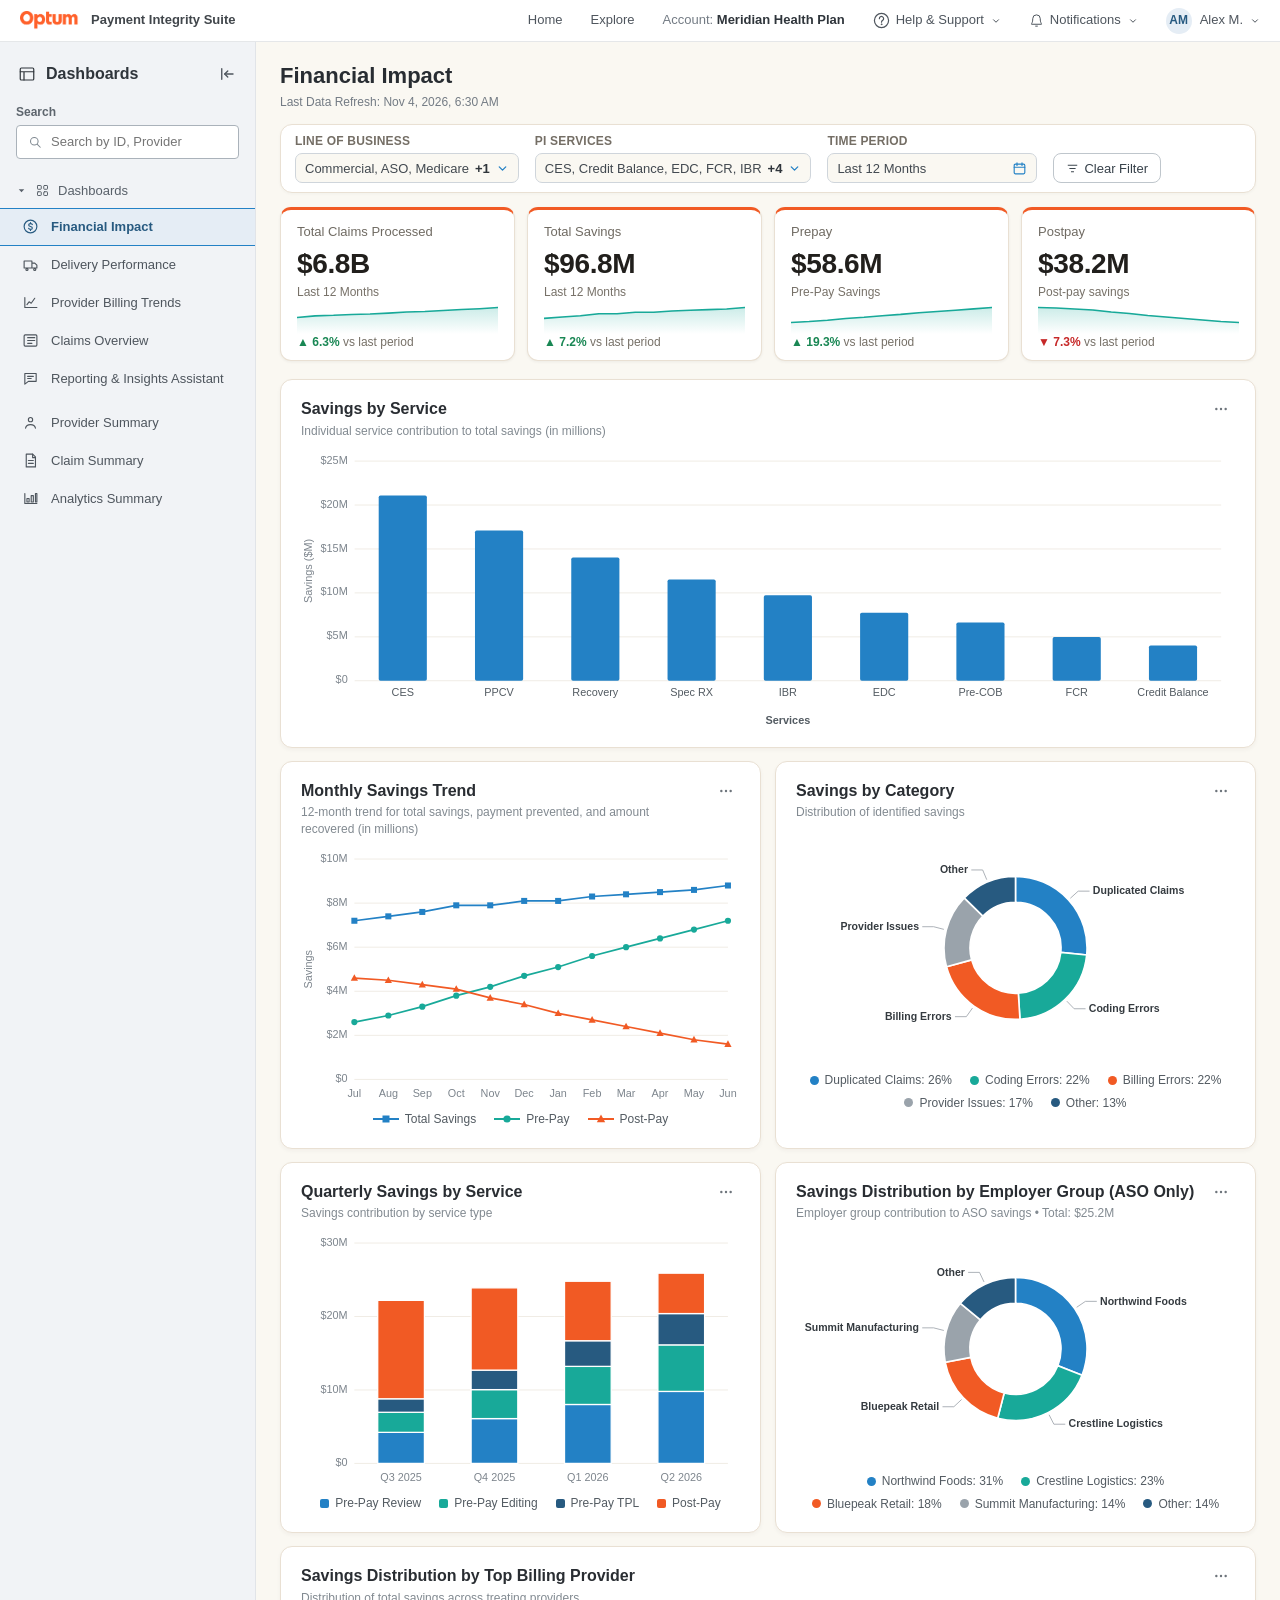
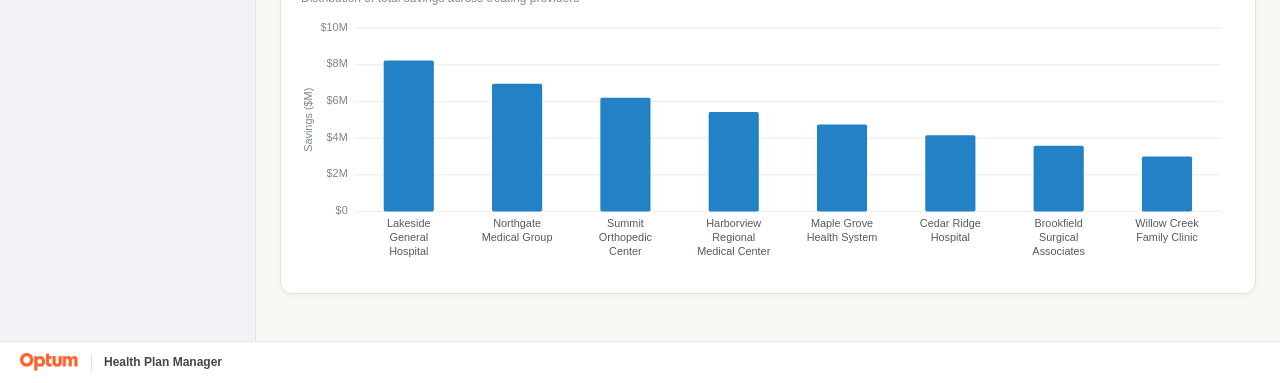
==== commit 9e5b206d: "Update Login and Home pages" ====
--- a/Optum_Dashboard_Payment_Integrity_Suite.html
+++ b/Optum_Dashboard_Payment_Integrity_Suite.html
@@ -424,8 +424,11 @@
 .sidebar .nav-item.active{font-weight:600}
 .blank{font-size:var(--fs-sm)}
 .top-right a.top-action{text-decoration:none}
+.sx-tip{position:fixed;z-index:9999;background:#fff;color:#2f353b;border:1px solid #d5dadf;font:600 12px "Segoe UI",Arial,sans-serif;padding:6px 10px;border-radius:6px;white-space:nowrap;pointer-events:none;box-shadow:0 4px 14px rgba(30,40,50,.18);display:none}
+.sx-tip:before,.sx-tip:after{content:'';position:absolute;top:50%;margin-top:-5px;border:5px solid transparent;border-left:0}
+.sx-tip:before{left:-6px;border-right-color:#d5dadf}.sx-tip:after{left:-5px;border-right-color:#fff}
 </style></head><body>
-<header class="topbar"><a href="Home.html" aria-label="Home" style="display:flex"><img class="logo" src="[data-uri]" alt="Optum"></a><div class="top-title">Payment Integrity Suite</div><div class="top-right"><a class="top-action" href="Home.html">Home</a><a class="top-action" href="Home.html#explore">Explore</a><span class="acct"><span>Account:</span> <b id="acctName">Meridian Health Plan</b></span><span class="top-action"><svg viewBox="0 0 24 24" width="15" height="15" fill="none" stroke="currentColor" stroke-width="1.6"><circle cx="12" cy="12" r="9"/><path d="M9.7 9a2.4 2.4 0 1 1 4.2 1.6c-1.2 1.1-1.9 1.4-1.9 3"/><path d="M12 17.5h.01"/></svg>Help &amp; Support<svg class="caret" viewBox="0 0 24 24" fill="none" stroke="currentColor" stroke-width="2.4" stroke-linecap="round" stroke-linejoin="round"><path d="m6 9 6 6 6-6"/></svg></span><span class="top-action"><svg viewBox="0 0 24 24" width="15" height="15" fill="none" stroke="currentColor" stroke-width="1.6"><path d="M18 9a6 6 0 0 0-12 0c0 7-2 7-2 9h16c0-2-2-2-2-9"/><path d="M10 21h4"/></svg>Notifications<svg class="caret" viewBox="0 0 24 24" fill="none" stroke="currentColor" stroke-width="2.4" stroke-linecap="round" stroke-linejoin="round"><path d="m6 9 6 6 6-6"/></svg></span><span class="top-action user"><span class="avatar">AM</span>Alex M.<svg class="caret" viewBox="0 0 24 24" fill="none" stroke="currentColor" stroke-width="2.4" stroke-linecap="round" stroke-linejoin="round"><path d="m6 9 6 6 6-6"/></svg></span></div></header>
+<header class="topbar"><a href="Home.html" aria-label="Home" style="display:flex"><img class="logo" src="[data-uri]" alt="Optum"></a><div class="top-title">Payment Integrity Suite</div><div class="top-right"><a class="top-action" href="Home.html">Home</a><a class="top-action" href="Home.html#explore">Explore</a><span class="acct"><span>Account:</span> <b id="acctName">Meridian Health Plan</b></span><span class="top-action"><svg viewBox="0 0 24 24" width="17" height="17" fill="none" stroke="currentColor" stroke-width="1.7" stroke-linecap="round" stroke-linejoin="round"><circle cx="12" cy="12" r="10"/><path d="M9 9.4a3 3 0 1 1 4.7 2.4c-1.1.8-1.7 1.3-1.7 2.5"/><circle cx="12" cy="17.3" r=".6" fill="currentColor" stroke-width="1.2"/></svg>Help &amp; Support<svg class="caret" viewBox="0 0 24 24" fill="none" stroke="currentColor" stroke-width="2.4" stroke-linecap="round" stroke-linejoin="round"><path d="m6 9 6 6 6-6"/></svg></span><span class="top-action"><svg viewBox="0 0 24 24" width="15" height="15" fill="none" stroke="currentColor" stroke-width="1.6"><path d="M18 9a6 6 0 0 0-12 0c0 7-2 7-2 9h16c0-2-2-2-2-9"/><path d="M10 21h4"/></svg>Notifications<svg class="caret" viewBox="0 0 24 24" fill="none" stroke="currentColor" stroke-width="2.4" stroke-linecap="round" stroke-linejoin="round"><path d="m6 9 6 6 6-6"/></svg></span><span class="top-action user"><span class="avatar">AM</span>Alex M.<svg class="caret" viewBox="0 0 24 24" fill="none" stroke="currentColor" stroke-width="2.4" stroke-linecap="round" stroke-linejoin="round"><path d="m6 9 6 6 6-6"/></svg></span></div></header>
 <div class="layout"><aside class="sidebar" id="sidebar"><div class="side-inner"><div class="side-heading"><span class="side-title"><svg viewBox="0 0 24 24"><rect x="3" y="4" width="18" height="16" rx="1.5"/><path d="M3 9h18M8 9v11"/></svg><span>Dashboards</span></span><button class="sidebar-toggle" type="button" onclick="toggleSidebar()" aria-label="Collapse dashboard navigation" title="Collapse / expand navigation"><svg viewBox="0 0 24 24"><path d="M5 5v14"/><path d="M20 12H9"/><path d="m13 8-4 4 4 4"/></svg></button></div><div class="side-search"><label for="sideSearch">Search</label><input id="sideSearch" class="search" placeholder="Search by ID, Provider"></div><button class="nav-group" type="button" onclick="toggleDashboardMenu()" aria-expanded="true"><svg class="group-chevron" viewBox="0 0 24 24" fill="currentColor"><path d="M6 9h12l-6 7z"/></svg><svg class="grp-ico" viewBox="0 0 24 24"><rect x="4" y="4" width="6" height="6" rx="1"/><rect x="14" y="4" width="6" height="6" rx="1"/><rect x="4" y="14" width="6" height="6" rx="1"/><rect x="14" y="14" width="6" height="6" rx="1"/></svg><span class="nav-group-label">Dashboards</span></button><div class="subnav"><button class="nav-item active" data-page="financial"><svg class="nav-ico" viewBox="0 0 24 24" aria-hidden="true"><circle cx="12" cy="12" r="9"/><path d="M14.6 9.3c-.4-.8-1.3-1.3-2.6-1.3-1.5 0-2.6.8-2.6 2 0 2.6 5.2 1.4 5.2 4 0 1.2-1.2 2-2.6 2-1.3 0-2.3-.5-2.7-1.4M12 6.5V8m0 8v1.5"/></svg><span class="nav-label">Financial Impact</span></button><button class="nav-item" data-page="delivery"><svg class="nav-ico" viewBox="0 0 24 24" aria-hidden="true"><path d="M3 7h11v10H3zM14 10h4l3 3v4h-7z"/><circle cx="7" cy="19" r="1.5"/><circle cx="18" cy="19" r="1.5"/></svg><span class="nav-label">Delivery Performance</span></button><button class="nav-item" data-page="providerTrends"><svg class="nav-ico" viewBox="0 0 24 24" aria-hidden="true"><path d="M4 19V5M4 19h17"/><path d="m7 15 3-4 3 2 5-7"/></svg><span class="nav-label">Provider Billing Trends</span></button><button class="nav-item" data-page="overview"><svg class="nav-ico" viewBox="0 0 24 24" aria-hidden="true"><rect x="3" y="4" width="18" height="16" rx="1.5"/><path d="M8 8h10M8 12h10M8 16h6"/></svg><span class="nav-label">Claims Overview</span></button><button class="nav-item" data-page="assistant"><svg class="nav-ico" viewBox="0 0 24 24" aria-hidden="true"><path d="M4 5h16v11H9l-5 4z"/><path d="M8 9h8M8 12h5"/></svg><span class="nav-label">Reporting &amp; Insights Assistant</span></button></div><button class="nav-item" data-page="provider"><svg class="nav-ico" viewBox="0 0 24 24" aria-hidden="true"><circle cx="12" cy="8" r="3"/><path d="M5 20c.7-3.5 3-5 7-5s6.3 1.5 7 5"/></svg><span class="nav-label">Provider Summary</span></button><button class="nav-item" data-page="summary"><svg class="nav-ico" viewBox="0 0 24 24" aria-hidden="true"><path d="M6 3h9l4 4v14H6z"/><path d="M15 3v5h4M9 12h7M9 16h7"/></svg><span class="nav-label">Claim Summary</span></button><button class="nav-item" data-page="analytics"><svg class="nav-ico" viewBox="0 0 24 24" aria-hidden="true"><path d="M4 19V5M4 19h17"/><rect x="7" y="12" width="3" height="5"/><rect x="13" y="8" width="3" height="9"/><rect x="19" y="5" width="2" height="12"/></svg><span class="nav-label">Analytics Summary</span></button></div></aside><main class="main" id="main"></main></div>
 <div class="modal-back" id="metaModal" hidden><div class="modal" role="dialog" aria-modal="true" aria-labelledby="metaTitle"><h3 id="metaTitle">Edit customer and dataset</h3><label>Customer<input id="metaCustomer" type="text"></label><label>Dataset<input id="metaDataset" type="text"></label><div class="modal-actions"><button class="action" type="button" onclick="closeMeta()">Cancel</button><button class="action primary" type="button" onclick="saveMeta()">Save</button></div></div></div>
 <footer class="app-footer"><img src="[data-uri]" alt="Optum"><span class="foot-sep"></span><span class="foot-name">Health Plan Manager</span></footer>
@@ -625,4 +628,28 @@
 function toggleDashboardMenu(){if($('#sidebar').classList.contains('collapsed')){toggleSidebar();return}const side=$('#sidebar');side.classList.toggle('menu-collapsed');const btn=$('.nav-group');if(!btn)return;btn.setAttribute('aria-expanded',String(!side.classList.contains('menu-collapsed')));}
 window.toggleSidebar=toggleSidebar;window.toggleDashboardMenu=toggleDashboardMenu;
 document.querySelectorAll('.nav-item').forEach(b=>b.addEventListener('click',()=>{page=b.dataset.page;drill=[];claimFilter=null;selectedClaim=null;render()}));window.resetFilters=resetFilters;window.barClick=barClick;window.drillUp=drillUp;window.goSummary=goSummary;window.clearClaimFilter=clearClaimFilter;window.openClaim=openClaim;window.closeClaim=closeClaim;window.exportClaims=exportClaims;render();
-</script></body></html>+</script><script>
+/* Collapsed side menu: white hover tooltip with the option name */
+(function(){
+  var sb=document.getElementById('sidebar');if(!sb)return;
+  var tip=document.createElement('div');tip.className='sx-tip';tip.setAttribute('role','tooltip');document.body.appendChild(tip);
+  function hide(){tip.style.display='none'}
+  function show(el){
+    if(!sb.classList.contains('collapsed')){hide();return}
+    var t=el.classList.contains('sidebar-toggle')?'Expand menu':(el.textContent||'').trim();
+    if(!t){hide();return}
+    var r=el.getBoundingClientRect();if(!r.width){hide();return}
+    tip.textContent=t;tip.style.display='block';
+    tip.style.left=(r.right+8)+'px';tip.style.top=(r.top+r.height/2-tip.offsetHeight/2)+'px';
+  }
+  var SEL='.sidebar-toggle,.nav-group,.nav-item';
+  sb.addEventListener('mouseover',function(e){var el=e.target.closest(SEL);el?show(el):hide()});
+  sb.addEventListener('mouseleave',hide);
+  sb.addEventListener('focusin',function(e){var el=e.target.closest(SEL);if(el&&el.matches(':focus-visible'))show(el)});
+  sb.addEventListener('focusout',hide);
+  sb.addEventListener('click',hide);
+  sb.addEventListener('scroll',hide,true);
+  window.addEventListener('resize',hide);
+})();
+</script>
+</body></html>
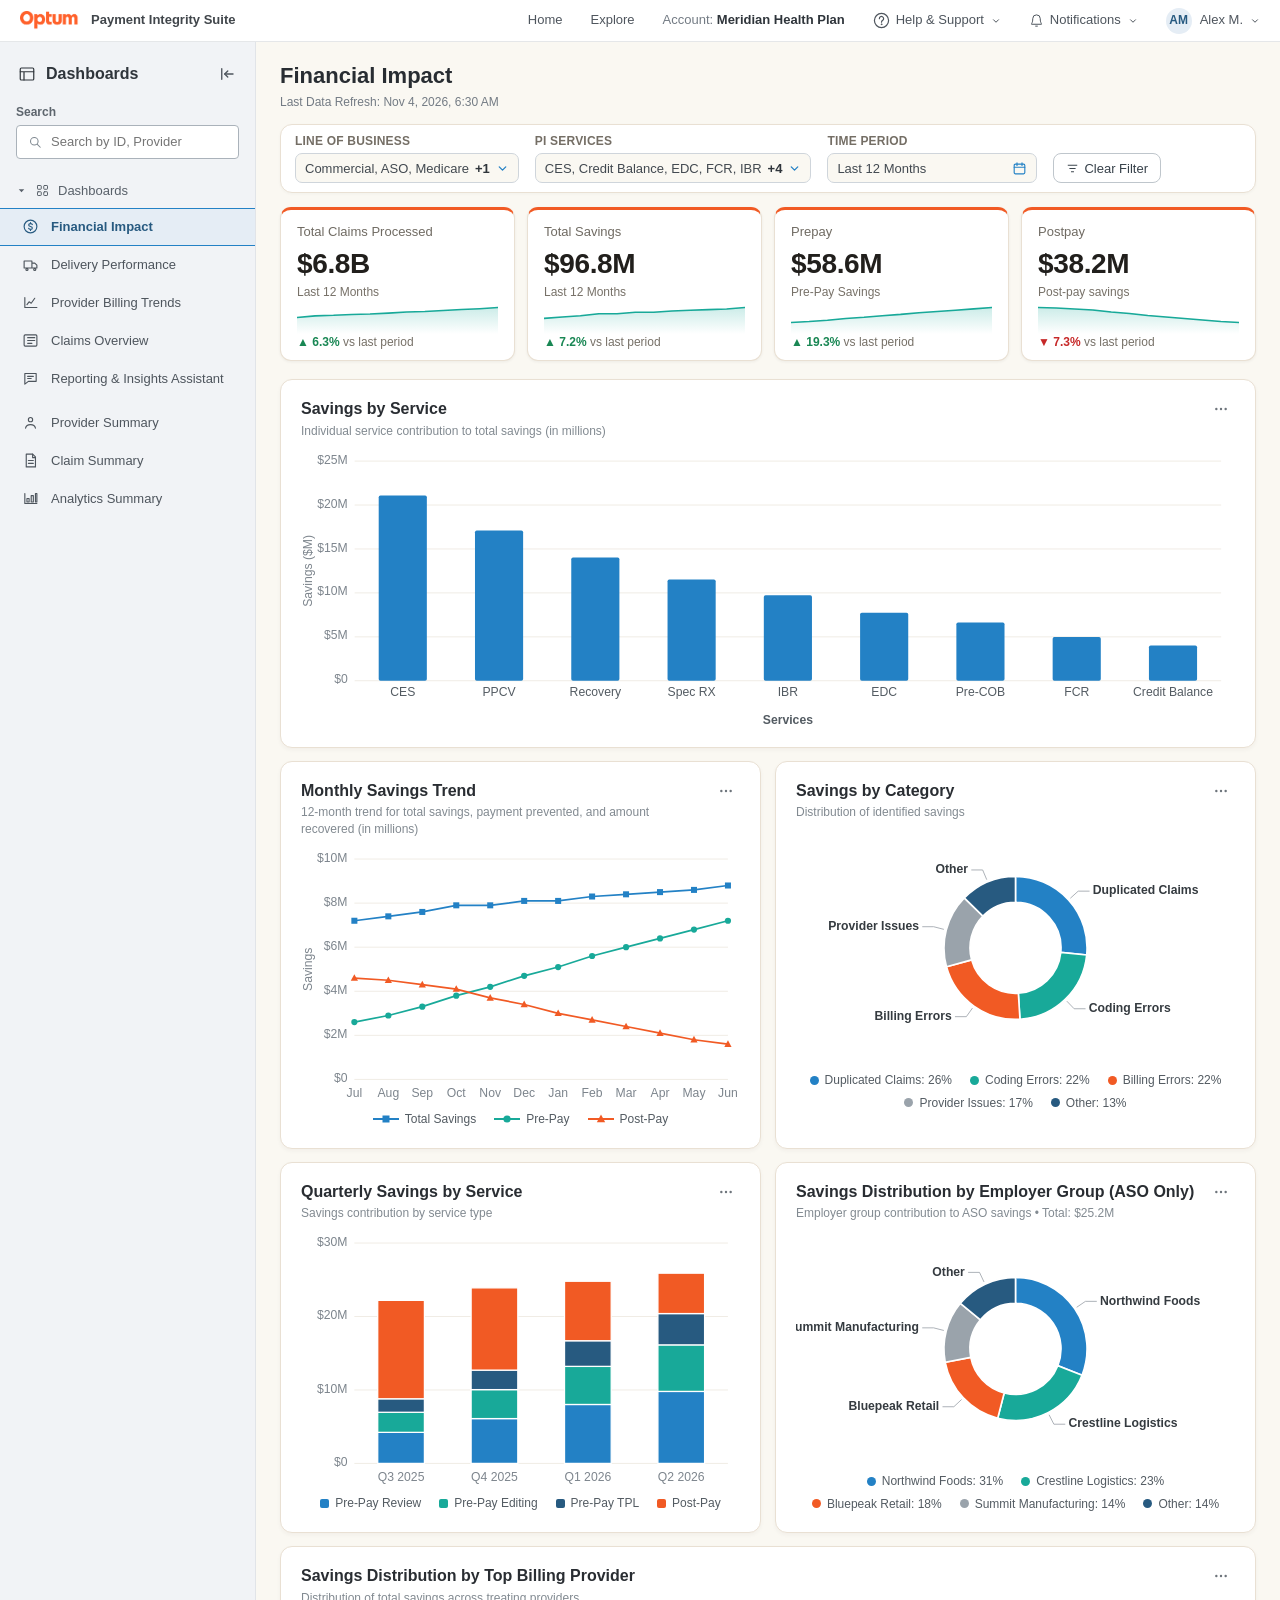
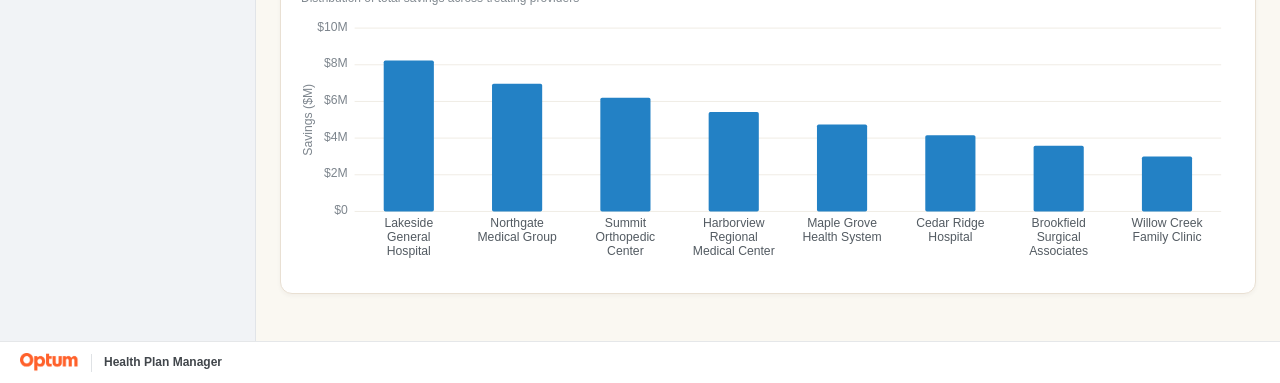
==== commit e3c628d6: "Auto-fit to any desktop screen and responsive" ====
--- a/Optum_Dashboard_Payment_Integrity_Suite.html
+++ b/Optum_Dashboard_Payment_Integrity_Suite.html
@@ -6,7 +6,7 @@
 *{box-sizing:border-box}body{margin:0;background:var(--canvas);color:var(--ink);font:13px/1.4 "Segoe UI",Arial,Helvetica,sans-serif}
 .topbar{height:58px;background:#fff;border-bottom:1px solid #e6e8eb;display:flex;align-items:center;padding:0 24px;gap:18px;position:sticky;top:0;z-index:10}
 .logo{width:72px;height:auto;object-fit:contain}.top-title{font-size:14px;font-weight:600;border-left:1px solid #dfe2e5;padding-left:18px}.top-right{margin-left:auto;color:#6d747b;font-size:12px;display:flex;gap:22px;align-items:center}
-.layout{display:flex;min-height:calc(100vh - 58px)}.sidebar{width:222px;background:#F1F3F6;border-right:1px solid #e1e4e8;padding:22px 0;flex-shrink:0}
+.layout{display:flex;min-height:calc(100vh / var(--z,1) - 58px)}.sidebar{width:222px;background:#F1F3F6;border-right:1px solid #e1e4e8;padding:22px 0;flex-shrink:0}
 .side-heading{padding:0 20px 12px;font-size:13px;font-weight:600}.search{margin:0 14px 20px;width:calc(100% - 28px);padding:8px 10px;border:1px solid #d5d9de;border-radius:4px;background:#fff;font:12px inherit}
 .nav-group{font-size:11px;color:#6f7780;padding:0 20px 7px;text-transform:uppercase;letter-spacing:.04em}
 .nav-item{display:block;width:100%;border:0;text-align:left;background:transparent;padding:9px 20px 9px 32px;color:#4e555d;font:12px "Segoe UI",Arial;cursor:pointer;border-left:3px solid transparent}
@@ -40,7 +40,7 @@
 .topbar{height:42px;background:#fff;border-bottom:1px solid #e5e7e9;padding:0 20px;gap:12px;box-shadow:none;position:sticky;top:32px}
 .logo{width:59px;height:auto;object-fit:contain}.top-title{font-size:10px;font-weight:600;border-left:0;padding-left:0;color:#41464b}.top-right{font-size:10px;gap:18px;color:#555e66}
 .top-right .top-action{display:inline-flex;align-items:center;gap:5px;white-space:nowrap}
-.layout{min-height:calc(100vh - 74px)}.sidebar{width:205px;background:#f4f5f7;border-right:1px solid #e4e6e8;padding:13px 0 18px}
+.layout{min-height:calc(100vh / var(--z,1) - 74px)}.sidebar{width:205px;background:#f4f5f7;border-right:1px solid #e4e6e8;padding:13px 0 18px}
 .side-heading{padding:0 16px 10px;font-size:12px;font-weight:600;color:#343a40;display:flex;align-items:center;gap:8px}
 .search{margin:0 12px 15px;width:calc(100% - 24px);height:27px;padding:5px 9px 5px 29px;border:1px solid #d8dce0;border-radius:3px;background:#fff url("data:image/svg+xml,%3Csvg xmlns='http://www.w3.org/2000/svg' width='14' height='14' viewBox='0 0 24 24' fill='none' stroke='%23818a92' stroke-width='1.8' stroke-linecap='round'%3E%3Ccircle cx='10.8' cy='10.8' r='6.5'/%3E%3Cpath d='m16 16 5 5'/%3E%3C/svg%3E") no-repeat 9px center;font:11px "Segoe UI",Arial}
 .nav-group{font-size:10px;color:#59616a;padding:0 16px 5px;text-transform:none;letter-spacing:0;display:flex;align-items:center;gap:7px}
@@ -48,7 +48,7 @@
 .nav-item svg,.side-heading svg,.nav-group svg{width:13px;height:13px;flex:0 0 13px;stroke:currentColor;fill:none;stroke-width:1.55;stroke-linecap:round;stroke-linejoin:round}
 .nav-item:hover{background:#e9edf1}.nav-item.active{background:#e3edf5;border-left-color:#1686bd;color:#176b9b;font-weight:600}
 .subnav{margin:0 0 10px}.subnav .nav-item{padding-left:28px}
-.main{padding:18px 23px 34px;max-width:none}.page-head h1{font-size:18px;font-weight:600;color:#282d32}.page-meta{font-size:10px}
+.main{padding:18px 23px 34px;max-width:1280px}.page-head h1{font-size:18px;font-weight:600;color:#282d32}.page-meta{font-size:10px}
 .filters{gap:10px;margin-bottom:17px}.field{font-size:10px;min-width:150px}.field select,.field input{height:27px;font-size:10px;border-color:#cfd4d8}.filter-btn,.action{height:27px;font-size:10px;border-color:#bfc6cc;padding:0 13px}.filter-btn:hover,.action:hover{border-color:var(--optum-blue);color:var(--optum-deep)}
 .kpis{gap:11px;margin-bottom:17px}.kpi{border-color:#e4e7e9;border-radius:2px;padding:11px 12px 8px;min-height:112px;box-shadow:0 1px 3px #16232b0b}.kpi-label{font-size:10px}.kpi-value{font-size:22px}.card{border-color:#e6e8ea;border-radius:2px;padding:12px 14px;margin-bottom:13px;box-shadow:0 1px 3px #16232b0a}.card h2,.card h3{font-size:12px}.card-desc{font-size:9px}.axis,.bar-label,.chart-val{font-size:9px}.bar{fill:#1aa695}.bar:hover{fill:#118c80}
 @media(max-width:650px){.app-chrome{height:28px}.topbar{height:40px}.sidebar{width:58px}.nav-item{font-size:0;justify-content:center;padding:10px 0}.nav-item svg{width:16px;height:16px}.nav-item:after{content:none}.side-heading{font-size:0;justify-content:center;padding:8px 0}.side-heading svg{width:16px;height:16px}.subnav .nav-item{padding-left:0}}
@@ -189,7 +189,7 @@
 
 
 /* ===== Neat sidebar, charts, filters (final overrides) ===== */
-.sidebar{position:sticky;top:0;align-self:flex-start;height:100vh;max-height:100vh;overflow-x:hidden;overflow-y:auto;padding:16px 0 20px}
+.sidebar{position:sticky;top:0;align-self:flex-start;height:calc(100vh / var(--z,1));max-height:calc(100vh / var(--z,1));overflow-x:hidden;overflow-y:auto;padding:16px 0 20px}
 @media(min-width:651px){.sidebar:not(.collapsed){width:248px}}
 .side-heading{padding:0 14px 14px 18px;min-height:34px}
 .side-title{font-size:14px;font-weight:600;gap:10px;color:#2f353b}
@@ -214,14 +214,14 @@
 /* Single header */
 .top-links{display:flex;gap:20px;align-items:center;padding-right:22px;margin-right:2px;border-right:1px solid #dfe2e5;color:#3f464d;font-size:12px;height:20px}
 .top-links span{cursor:pointer}.top-links span:hover{color:var(--orange2)}
-.layout{min-height:calc(100vh - 42px)}
-@media(max-width:650px){.top-links{display:none}.layout{min-height:calc(100vh - 40px)}}
+.layout{min-height:calc(100vh / var(--z,1) - 42px)}
+@media(max-width:650px){.top-links{display:none}.layout{min-height:calc(100vh / var(--z,1) - 40px)}}
 
 /* ===== Reference-style header, side menu, footer and Financial Impact charts ===== */
-.layout{min-height:calc(100vh - 42px - 42px)}
+.layout{min-height:calc(100vh / var(--z,1) - 42px - 42px)}
 .sidebar{position:relative;top:auto;align-self:stretch;height:auto;max-height:none;overflow:visible;padding:0;background:#F1F3F6;border-right:1px solid #e1e4e8;flex-shrink:0}
 @media(min-width:651px){.sidebar:not(.collapsed){width:256px}.sidebar.collapsed{width:58px}}
-.side-inner{position:sticky;top:0;max-height:100vh;overflow-y:auto;overflow-x:hidden;padding:18px 0 22px}
+.side-inner{position:sticky;top:0;max-height:calc(100vh / var(--z,1));overflow-y:auto;overflow-x:hidden;padding:18px 0 22px}
 .sidebar .side-heading{display:flex;align-items:center;justify-content:space-between;padding:0 14px 16px 18px;min-height:34px;font-size:15px}
 .sidebar .side-title{display:flex;align-items:center;gap:10px;font-size:15px;font-weight:700;color:#2f353b}
 .sidebar .side-title svg{width:18px;height:18px;flex:0 0 18px;fill:none;stroke:currentColor;stroke-width:1.6;stroke-linecap:round;stroke-linejoin:round}
@@ -424,6 +424,23 @@
 .sidebar .nav-item.active{font-weight:600}
 .blank{font-size:var(--fs-sm)}
 .top-right a.top-action{text-decoration:none}
+/* minimum 12px in data tables */
+table,th,td,.claim-link{font-size:12px}
+/* ---- Responsive (tablet / phone) ---- */
+.top-title{white-space:nowrap}
+@media(max-width:1100px){.topbar{padding:0 16px;gap:12px}.top-right{gap:16px;min-width:0}.top-right .acct{display:none}}
+@media(max-width:860px){.top-right .top-action:not(.user):not(a){display:none}.top-right{gap:14px}}
+@media(max-width:650px){.top-right{display:flex!important;gap:12px}.top-right .top-action.user{display:none}.top-right a.top-action{font-size:12px}}
+@media(max-width:480px){.top-title{display:none}}
+@media(max-width:900px){
+  .card{overflow-x:auto;overflow-y:hidden}
+  .card>svg[viewBox^="0 0 1080"]{min-width:900px}
+  .card>svg[viewBox^="0 0 5"]{min-width:430px}
+  .table-wrap{-webkit-overflow-scrolling:touch}
+  .main{overflow-x:hidden}
+}
+@media(max-width:650px){.page-head h1{font-size:19px}.filters{gap:10px}}
+.breadcrumb,.drill-hint,.crumb{font-size:12px}
 .sx-tip{position:fixed;z-index:9999;background:#fff;color:#2f353b;border:1px solid #d5dadf;font:600 12px "Segoe UI",Arial,sans-serif;padding:6px 10px;border-radius:6px;white-space:nowrap;pointer-events:none;box-shadow:0 4px 14px rgba(30,40,50,.18);display:none}
 .sx-tip:before,.sx-tip:after{content:'';position:absolute;top:50%;margin-top:-5px;border:5px solid transparent;border-left:0}
 .sx-tip:before{left:-6px;border-right-color:#d5dadf}.sx-tip:after{left:-5px;border-right-color:#fff}
@@ -651,5 +668,25 @@
   sb.addEventListener('scroll',hide,true);
   window.addEventListener('resize',hide);
 })();
+
+/* keep chart text >= 12px on screen even when the chart is scaled down (narrow windows) */
+(function(){
+  var t=null;
+  function fixText(){
+    var z=parseFloat(getComputedStyle(document.documentElement).zoom)||1;
+    document.querySelectorAll('main svg, .main svg').forEach(function(sv){
+      var vb=sv.viewBox&&sv.viewBox.baseVal;if(!vb||!vb.width)return;
+      var k=sv.getBoundingClientRect().width/z/vb.width;if(!k)return;
+      sv.querySelectorAll('text').forEach(function(tx){
+        tx.style.fontSize='';var f=parseFloat(getComputedStyle(tx).fontSize);
+        if(f*k<12)tx.style.fontSize=(12.2/k)+'px';
+      });
+    });
+  }
+  function later(){clearTimeout(t);t=setTimeout(fixText,60)}
+  window.addEventListener('resize',later);
+  new MutationObserver(later).observe(document.body,{childList:true,subtree:true});
+  later();
+})();
 </script>
 </body></html>
